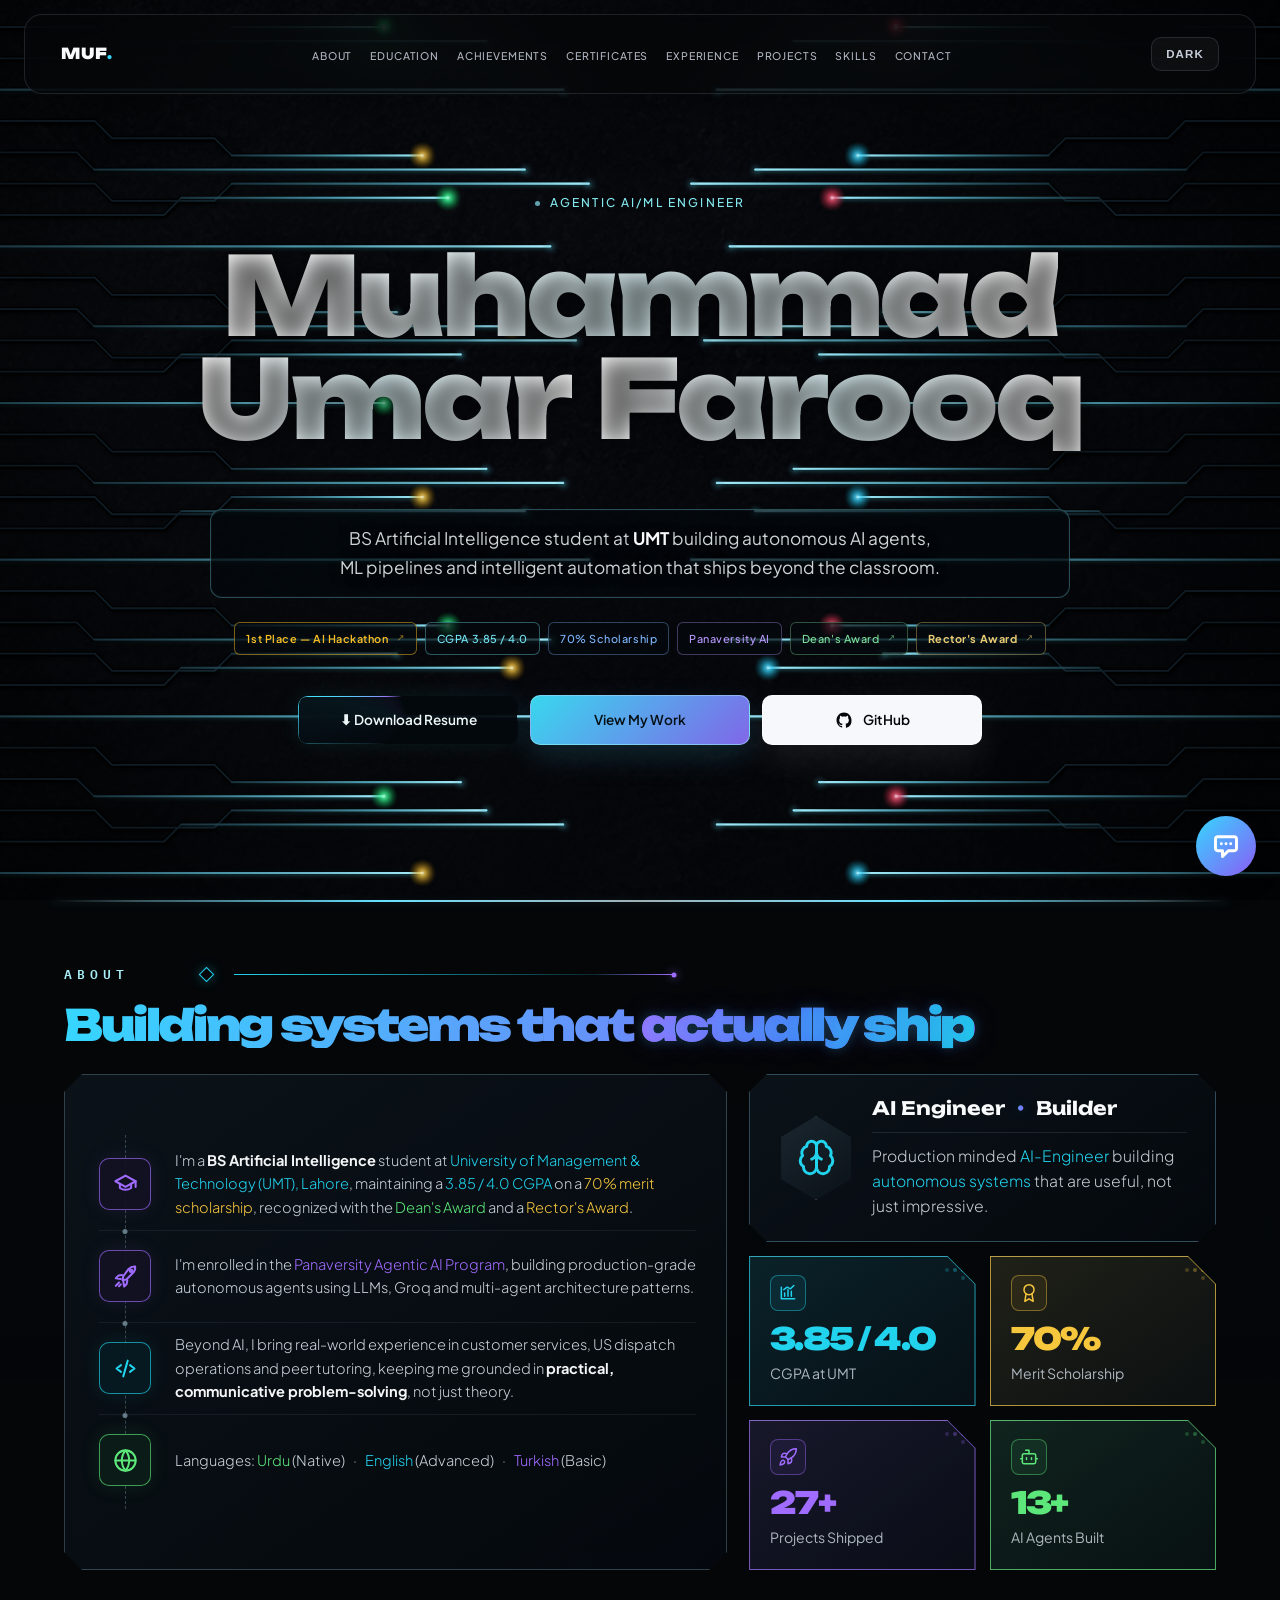
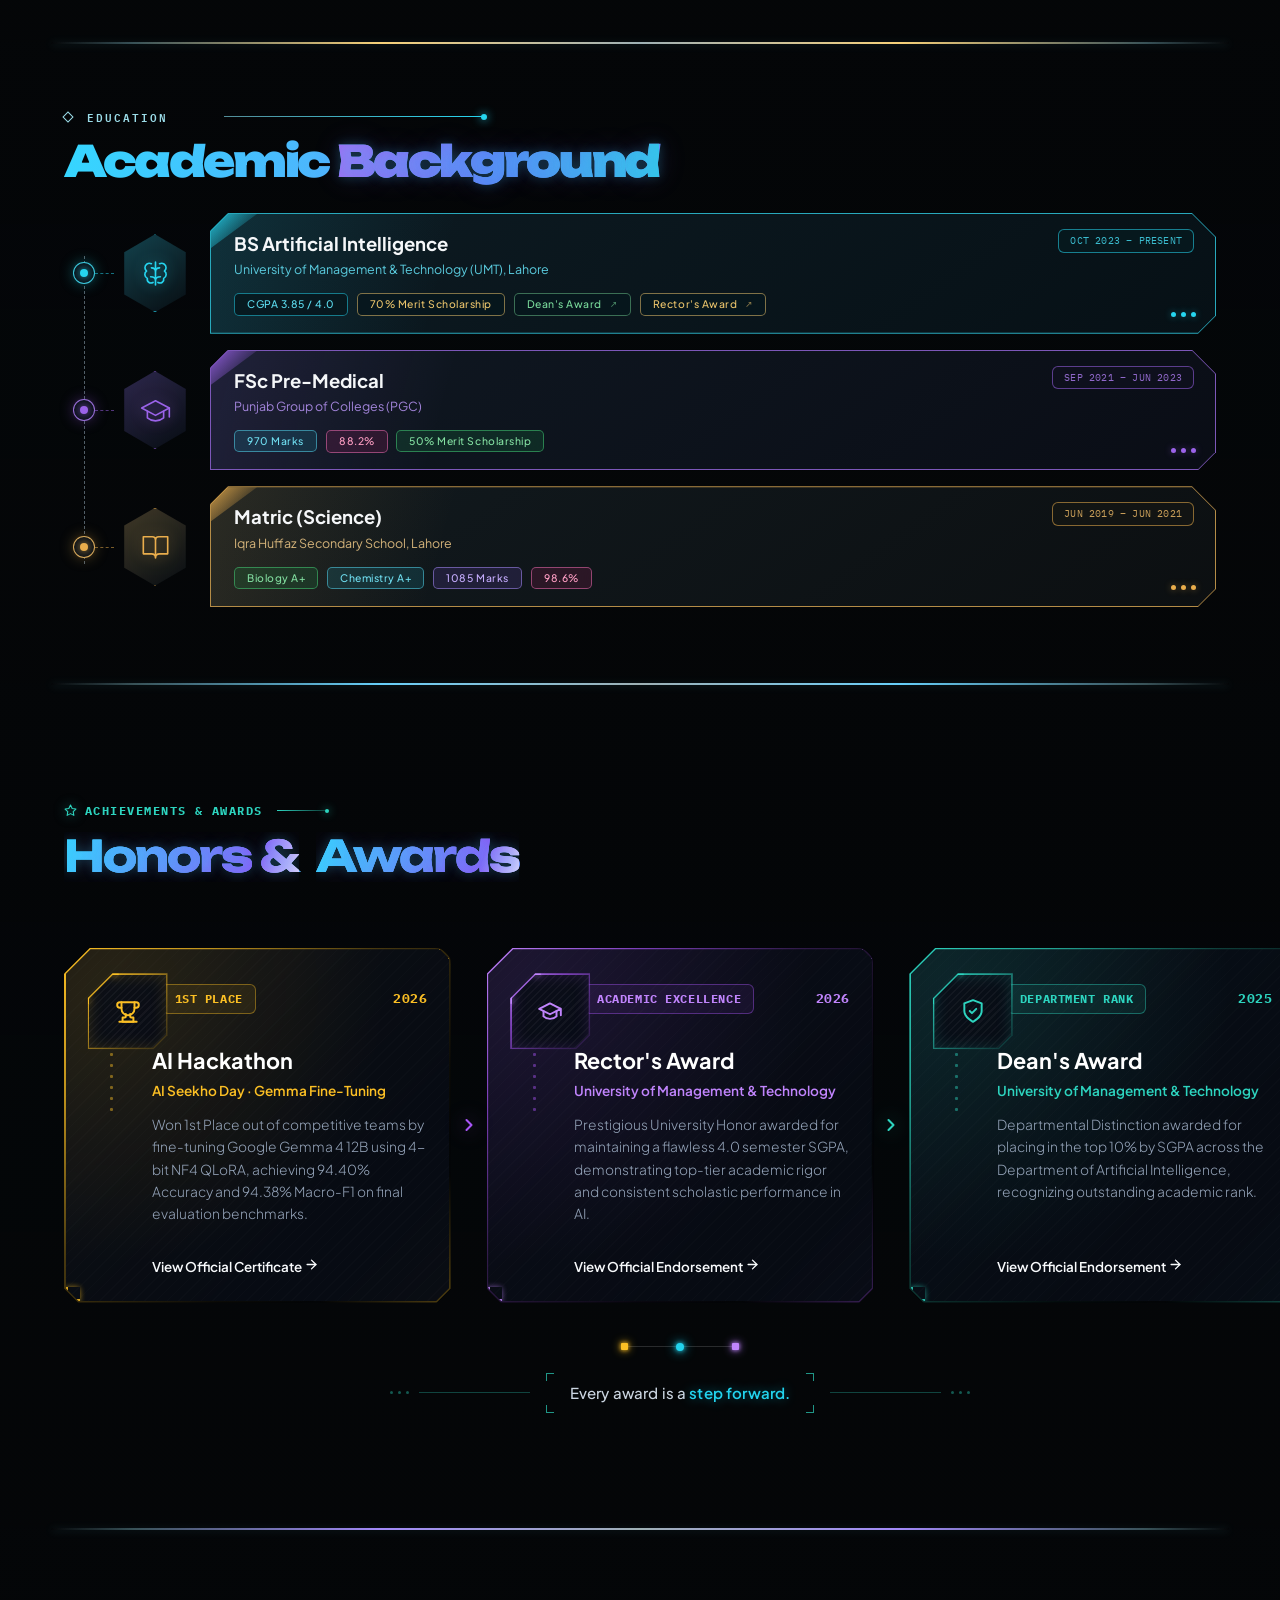
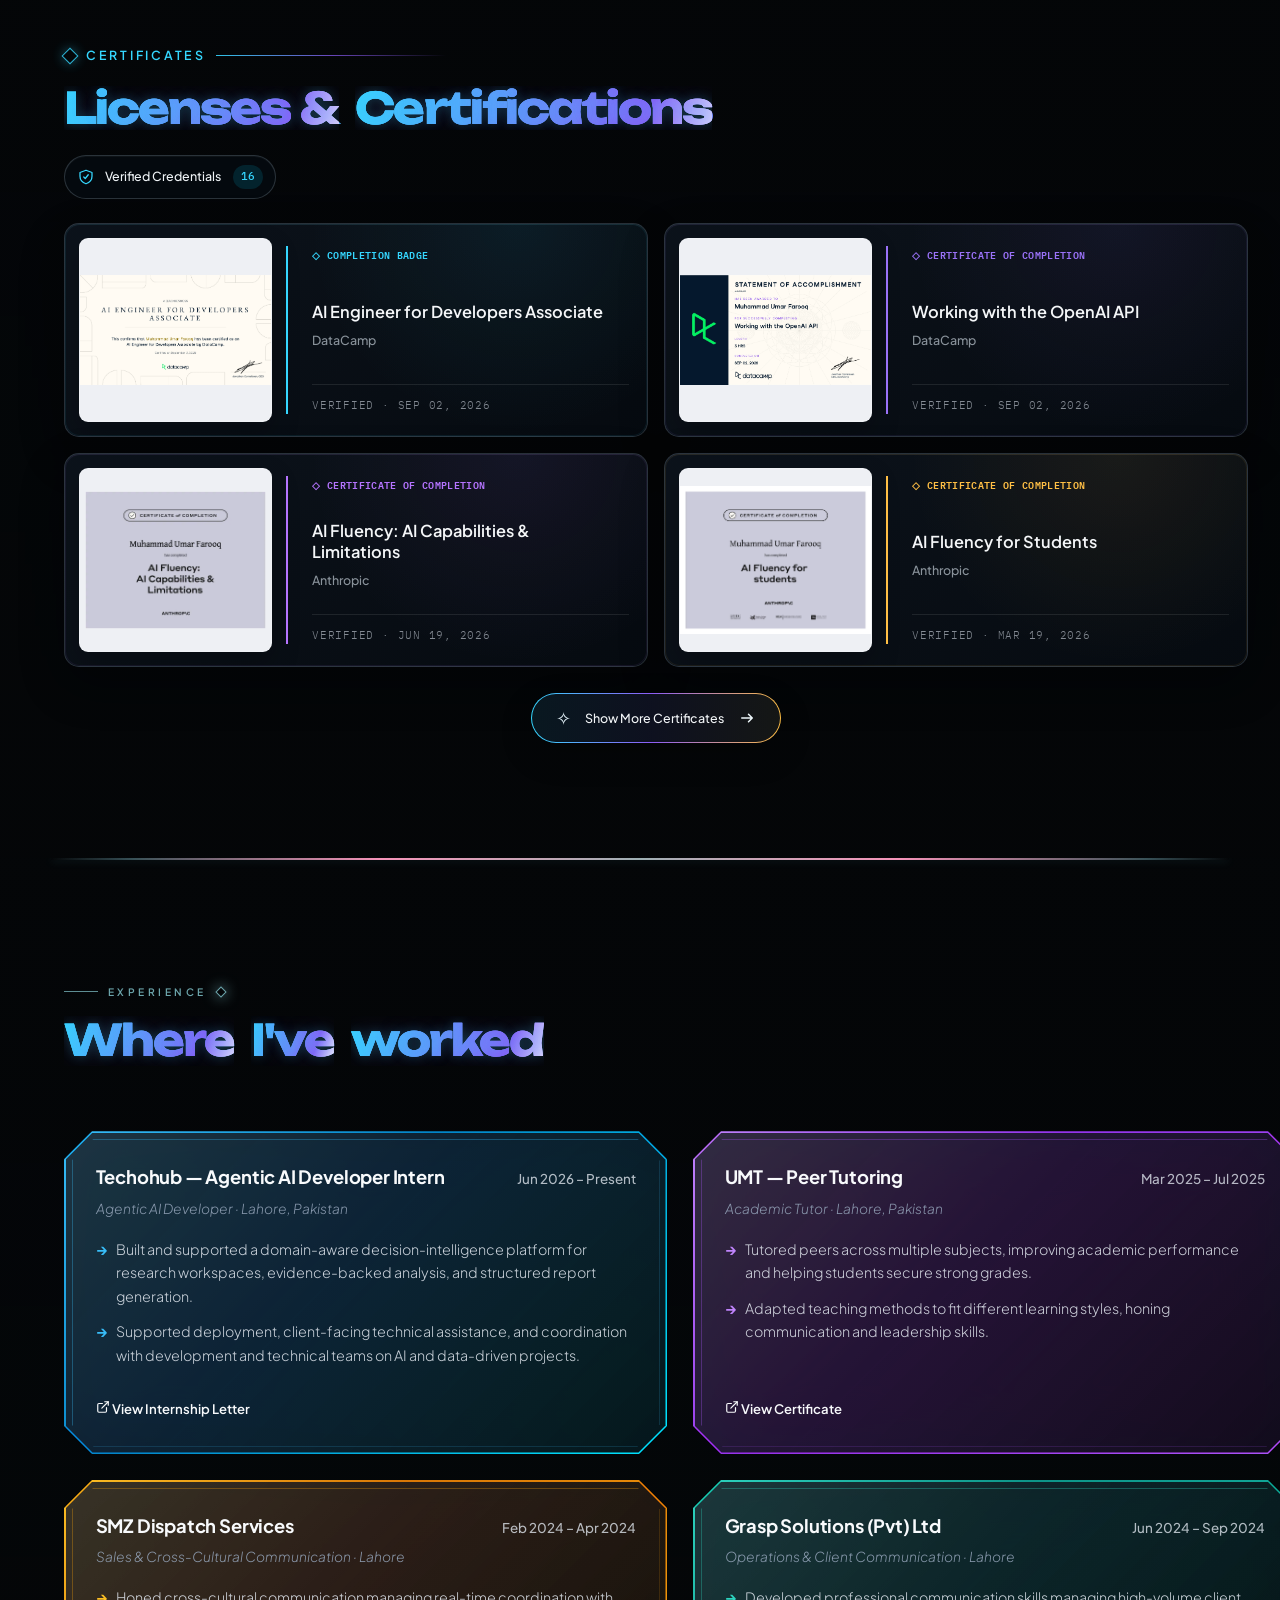
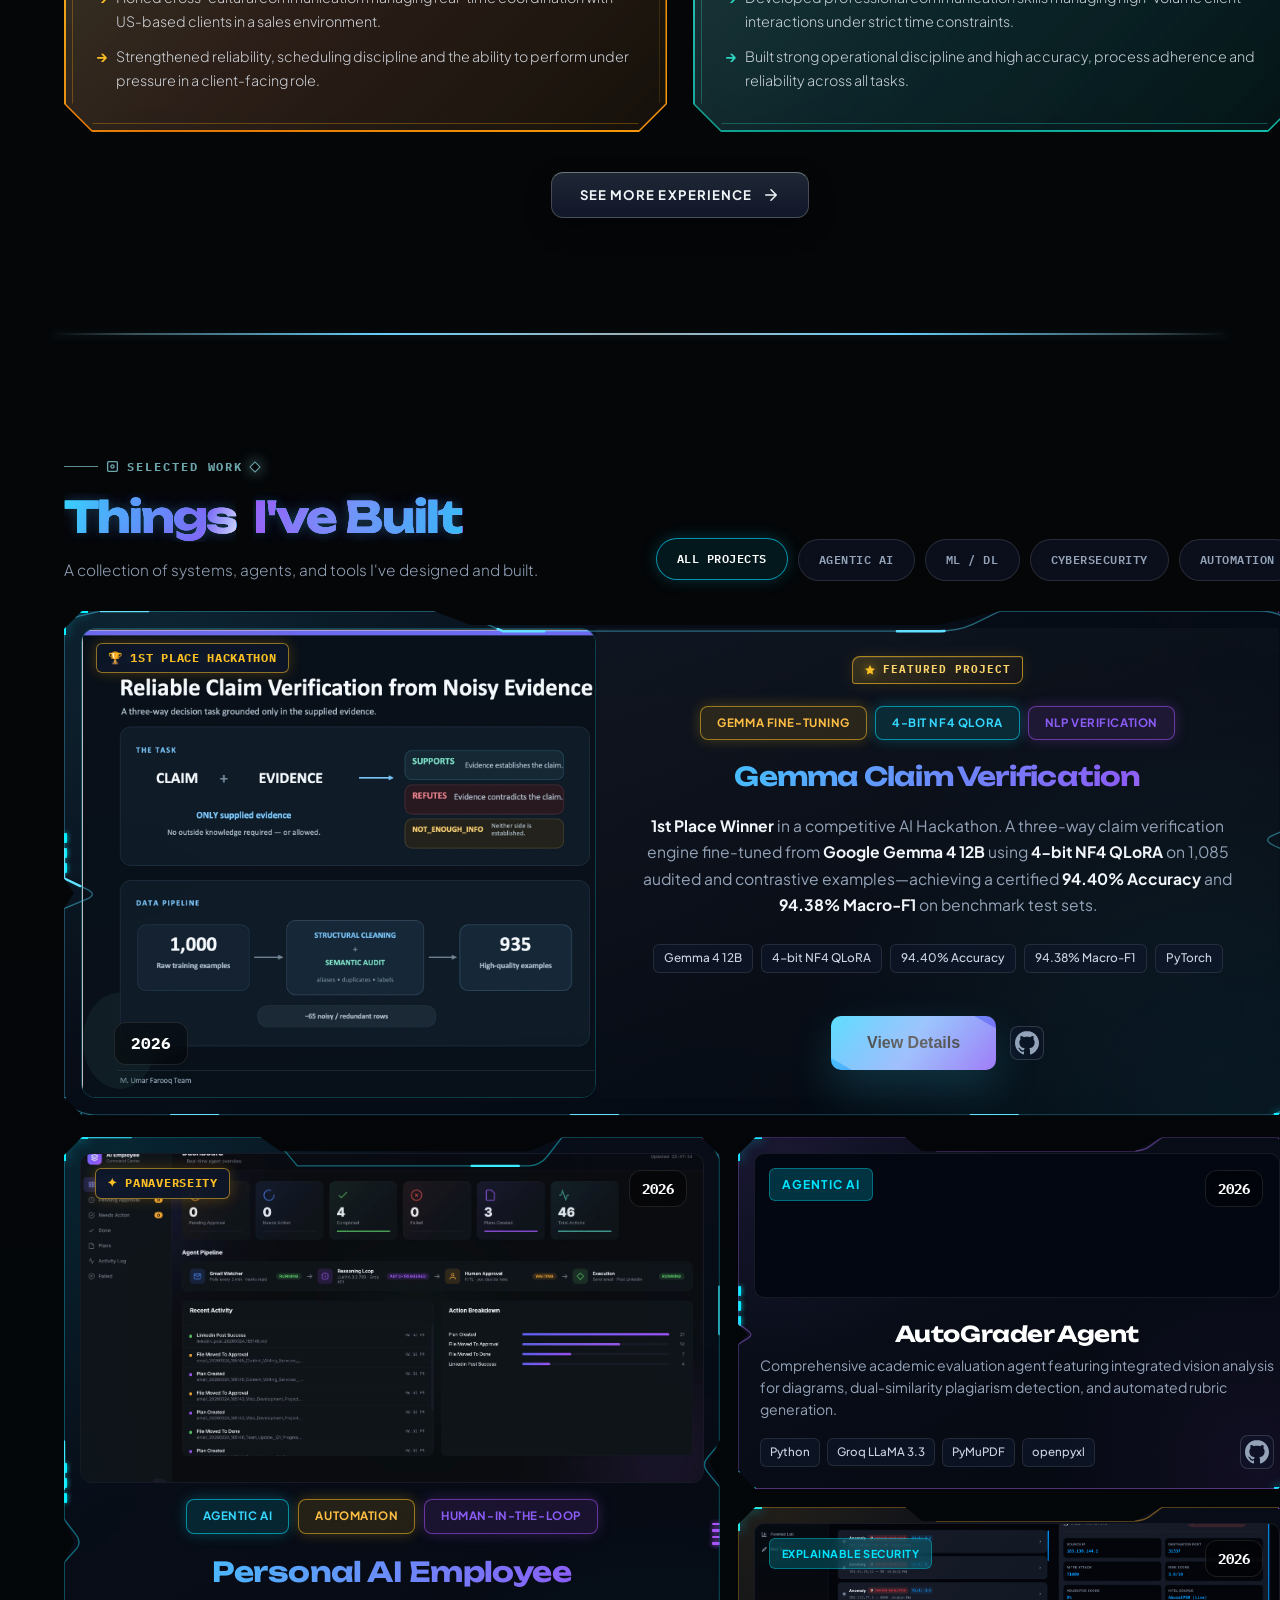
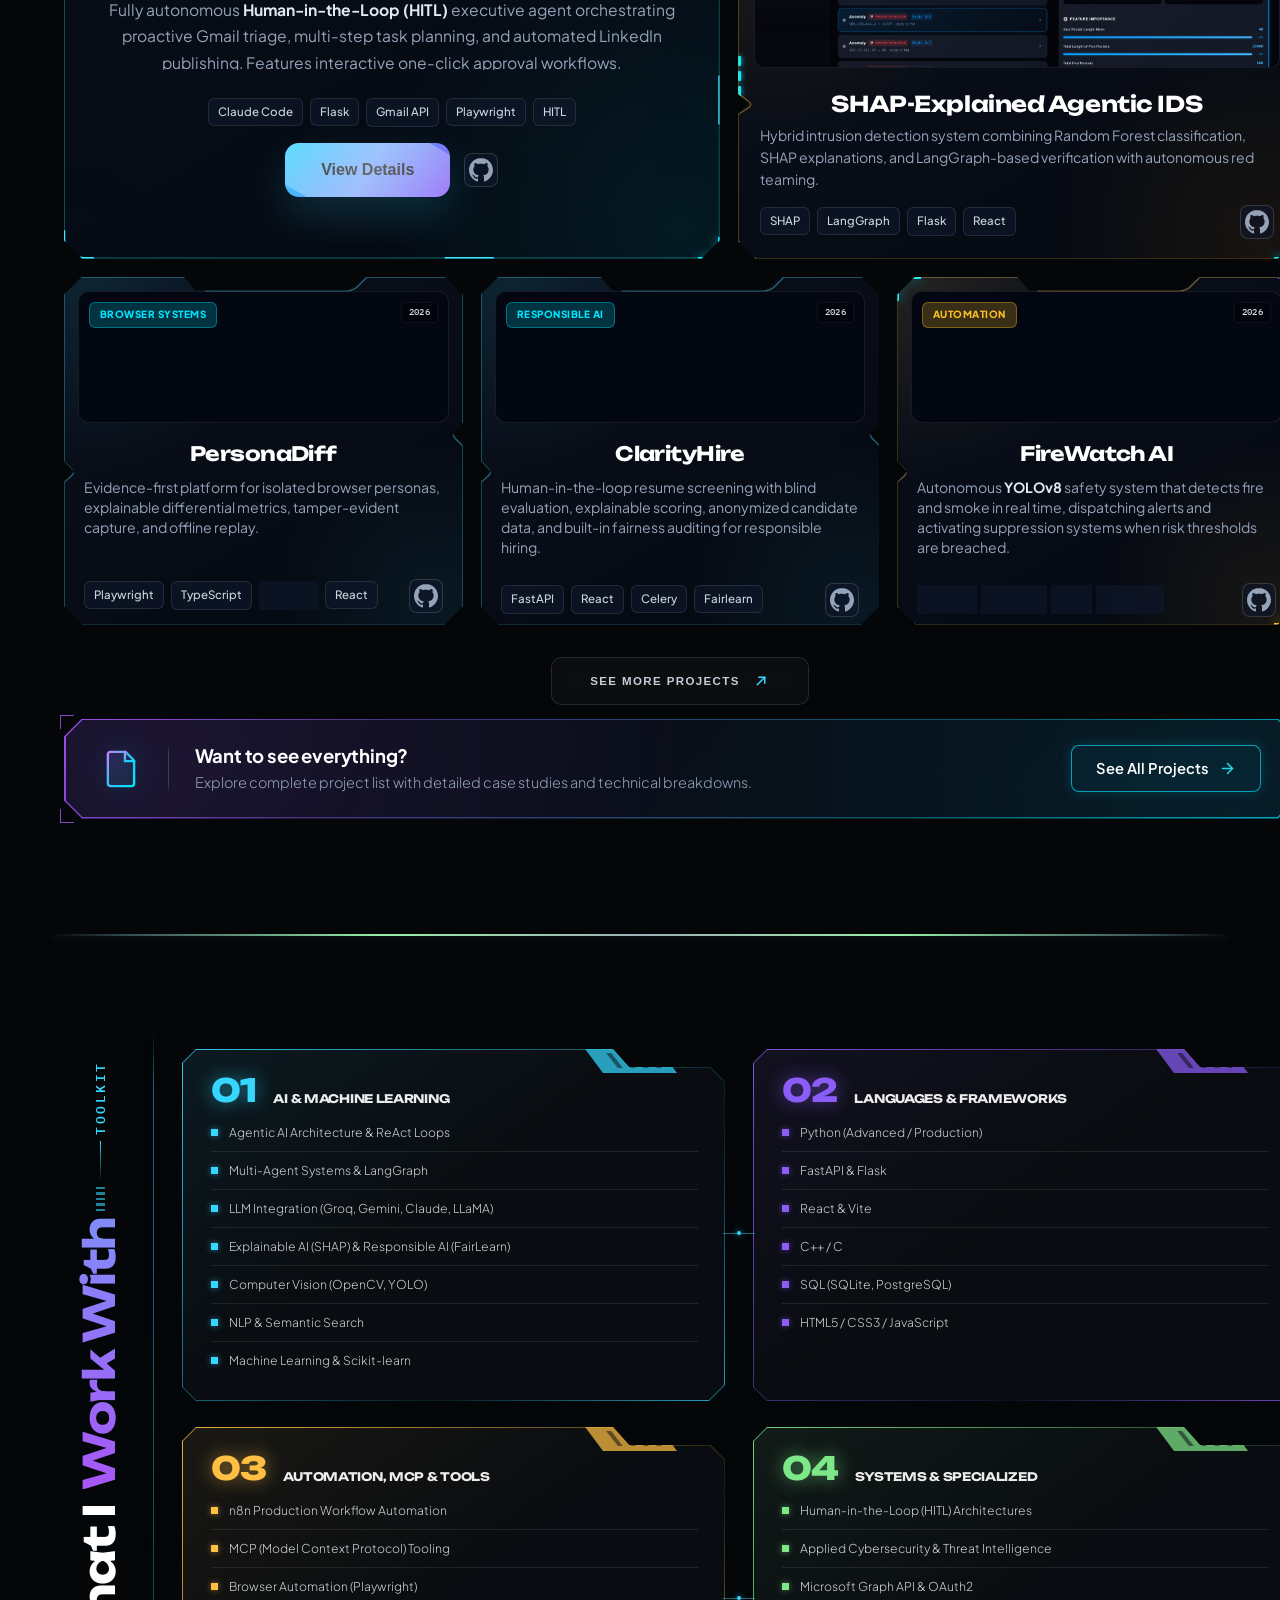
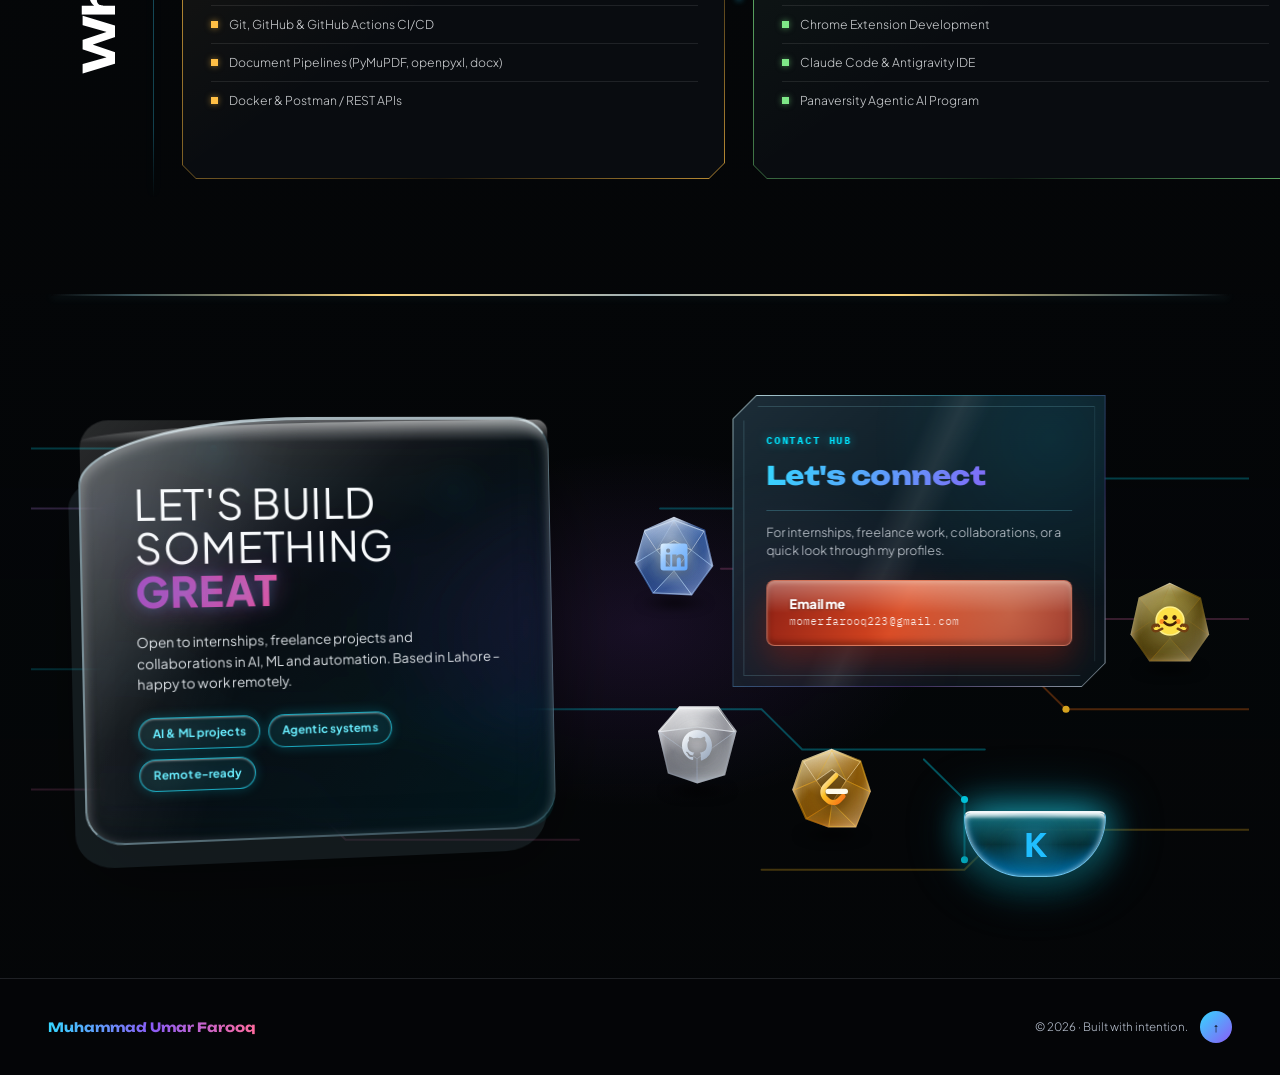
==== index.html @ f357393b "feat: add DataCamp certifications to showcase, sync lightbox and assistant, and update CV" ====
<!DOCTYPE html>
<html lang="en">

<head>
  <meta charset="UTF-8" />
  <meta name="viewport" content="width=device-width, initial-scale=1.0" />
  <title>Muhammad Umar Farooq | AI Engineer</title>
  <meta name="description"
    content="AI/ML Engineer and 1st-place winner of the AI Seekho Day 2026 Gemma Fine-Tuning Hackathon, building autonomous agentic systems, LLMs, and ML pipelines that ship beyond the classroom." />
  <meta property="og:title" content="Muhammad Umar Farooq — AI Engineer" />
  <meta property="og:description"
    content="AI/ML Engineer and 1st-place winner of the AI Seekho Day 2026 Gemma Fine-Tuning Hackathon, building autonomous agentic systems, LLMs, and ML pipelines that ship beyond the classroom." />
  <meta property="og:type" content="website" />
  <meta name="twitter:card" content="summary" />
  <meta name="twitter:title" content="Muhammad Umar Farooq | AI Engineer" />
  <meta name="twitter:description"
    content="AI/ML Engineer and 1st-place winner of the AI Seekho Day 2026 Gemma Fine-Tuning Hackathon, building autonomous agentic systems, LLMs, and ML pipelines that ship beyond the classroom." />
  <link rel="icon" href="assets/favicon.svg" type="image/svg+xml" />
  <script>
    (function () {
      try {
        const storedTheme = localStorage.getItem('portfolio-theme');
        document.documentElement.dataset.theme = storedTheme === 'light' ? 'light' : 'dark';
      } catch (e) { }
    })();
  </script>
  <link rel="preconnect" href="https://fonts.googleapis.com" />
  <link rel="preconnect" href="https://fonts.gstatic.com" crossorigin />
  <link
    href="https://fonts.googleapis.com/css2?family=IBM+Plex+Mono:wght@400;500;600;700&family=Unbounded:wght@400;600;700;800;900&family=Plus+Jakarta+Sans:wght@300;400;500;600&family=Playfair+Display:ital,wght@0,600;0,700;1,600;1,700&display=swap"
    rel="stylesheet" />
  <link rel="stylesheet" href="css/base.css" />
  <link rel="stylesheet" href="css/navigation.css" />
  <link rel="stylesheet" href="css/gateway.css" />
  <link rel="stylesheet" href="css/hero.css" />
  <link rel="stylesheet" href="css/about.css" />
  <link rel="stylesheet" href="css/experience.css" />
  <link rel="stylesheet" href="css/projects.css" />
  <link rel="stylesheet" href="css/achievements.css" />
  <link rel="stylesheet" href="css/contact.css" />
  <link rel="stylesheet" href="css/modals.css" />
  <link rel="stylesheet" href="css/responsive.css" />
  <link rel="stylesheet" href="css/overrides.css" />
</head>

<body class="portfolio-home">
  <!-- ═══════════════════════════════════════════════════════════════
       SEAMLESS MECHANICAL BLAST DOOR GATEWAY (DIRECT HERO REVEAL)
       ═══════════════════════════════════════════════════════════════ -->
  <div id="blastDoorGateway" aria-label="System Access Gateway">
    <!-- Left Gateway Door Leaf -->
    <div class="blast-door-leaf left" id="doorLeafLeft">
      <div class="gateway-leaf-canvas" aria-hidden="true">
        <div class="gateway-shell">
          <header class="topbar">
            <span class="system-mark"><strong>Portfolio access</strong></span>
          </header>
          <section class="stage-panel">
            <div class="panel-chamfer left"></div>
            <div class="panel-chamfer right"></div>
            <div class="power-spine"></div>
            <div class="core-beam"></div>
            <svg class="orbital" viewBox="0 0 600 600">
              <circle class="orbit-track" cx="300" cy="300" r="238" />
              <circle class="orbit-track" cx="300" cy="300" r="186" />
              <circle class="orbit-track" cx="300" cy="300" r="126" />
              <ellipse class="orbit-track" cx="300" cy="300" rx="250" ry="94" transform="rotate(34 300 300)" />
              <ellipse class="orbit-track" cx="300" cy="300" rx="250" ry="94" transform="rotate(-34 300 300)" />
              <circle class="orbit-cyan" cx="300" cy="300" r="216" />
              <circle class="orbit-violet" cx="300" cy="300" r="164" />
              <path class="orbit-track" d="M80 300h440M300 80v440M144 144l312 312M456 144 144 456" />
              <circle class="orbit-node" cx="300" cy="84" r="3" />
              <circle class="orbit-node" cx="516" cy="300" r="3" />
              <circle class="orbit-node" cx="146" cy="452" r="3" />
            </svg>
            <div class="telemetry-cluster left"></div>
            <div class="telemetry-cluster right"></div>
            <div class="gateway-content">
              <div class="awakening-row"><span>Opening portfolio</span></div>
              <p class="given-name">Muhammad</p>
              <h1 class="gateway-name">Umar Farooq</h1>
              <p class="gateway-role">Agentic AI/ML Engineer</p>
              <div class="loader">
                <div class="loader-copy"><span>Opening gateway</span><span>100%</span></div>
                <div class="loader-track">
                  <div class="loader-fill"></div>
                </div>
              </div>
            </div>
          </section>
          <footer class="bottombar">
            <span>Security clearance // Verified</span>
          </footer>
        </div>
      </div>
    </div>

    <!-- Right Gateway Door Leaf -->
    <div class="blast-door-leaf right" id="doorLeafRight">
      <div class="gateway-leaf-canvas" aria-hidden="true">
        <div class="gateway-shell">
          <header class="topbar">
            <span class="system-mark"><strong>Portfolio access</strong></span>
          </header>
          <section class="stage-panel">
            <div class="panel-chamfer left"></div>
            <div class="panel-chamfer right"></div>
            <div class="power-spine"></div>
            <div class="core-beam"></div>
            <svg class="orbital" viewBox="0 0 600 600">
              <circle class="orbit-track" cx="300" cy="300" r="238" />
              <circle class="orbit-track" cx="300" cy="300" r="186" />
              <circle class="orbit-track" cx="300" cy="300" r="126" />
              <ellipse class="orbit-track" cx="300" cy="300" rx="250" ry="94" transform="rotate(34 300 300)" />
              <ellipse class="orbit-track" cx="300" cy="300" rx="250" ry="94" transform="rotate(-34 300 300)" />
              <circle class="orbit-cyan" cx="300" cy="300" r="216" />
              <circle class="orbit-violet" cx="300" cy="300" r="164" />
              <path class="orbit-track" d="M80 300h440M300 80v440M144 144l312 312M456 144 144 456" />
              <circle class="orbit-node" cx="300" cy="84" r="3" />
              <circle class="orbit-node" cx="516" cy="300" r="3" />
              <circle class="orbit-node" cx="146" cy="452" r="3" />
            </svg>
            <div class="telemetry-cluster left"></div>
            <div class="telemetry-cluster right"></div>
            <div class="gateway-content">
              <div class="awakening-row"><span>Opening portfolio</span></div>
              <p class="given-name">Muhammad</p>
              <h1 class="gateway-name">Umar Farooq</h1>
              <p class="gateway-role">Agentic AI/ML Engineer</p>
              <div class="loader">
                <div class="loader-copy"><span>Opening gateway</span><span>100%</span></div>
                <div class="loader-track">
                  <div class="loader-fill"></div>
                </div>
              </div>
            </div>
          </section>
          <footer class="bottombar">
            <span>Security clearance // Verified</span>
          </footer>
        </div>
      </div>
    </div>

    <!-- Floating Skip Button -->
    <div class="hud-skip-wrap">
      <button class="hud-skip-btn" id="blastDoorSkipBtn" type="button">
        <span>Skip Sequence</span>
        <span>⏩</span>
      </button>
    </div>

    <!-- Flash Overlay Burst -->
    <div id="blastDoorFlash"></div>
  </div>
  <script>
    {
      const entryState = sessionStorage.getItem('portfolio-entry');
      const gateway = document.getElementById('blastDoorGateway');
      if (entryState === 'complete') {
        gateway.classList.add('is-dismissed');
      } else if (entryState === 'open-on-arrival') {
        gateway.classList.add('is-transfer-ready');
      }
    }
  </script>

  <nav id="nav">
    <a class="nav-logo" href="#">MUF<span class="dot">.</span></a>
    <ul class="nav-links">
      <li><a href="#about">About</a></li>
      <li><a href="#education">Education</a></li>
      <li><a href="#achievements">Achievements</a></li>
      <li><a href="#certificates">Certificates</a></li>
      <li><a href="#experience">Experience</a></li>
      <li><a href="#projects">Projects</a></li>
      <li><a href="#skills">Skills</a></li>
      <li><a href="#contact">Contact</a></li>
    </ul>
    <button id="themeToggle" type="button" aria-label="Toggle theme" aria-pressed="false">
      <span id="themeLabel">Dark</span>
    </button>
    <div class="ham" id="ham"><span></span><span></span><span></span></div>
  </nav>

  <div class="mob" id="mob">
    <a href="#about">About</a>
    <a href="#education">Education</a>
    <a href="#achievements">Achievements</a>
    <a href="#certificates">Certificates</a>
    <a href="#experience">Experience</a>
    <a href="#projects">Projects</a>
    <a href="#skills">Skills</a>
    <a href="#contact">Contact</a>
  </div>

  <div class="hero-wrap">
    <div class="hero">
      <div class="hero-eyebrow">
        <div class="eb-wrap">
          <span id="ebTicker" class="eb-ticker eb-role">Agentic AI/ML Engineer</span>
        </div>
      </div>
      <h1 class="hero-title">
        <span class="ln ln1"><span class="wd"><span class="hero-name">Muhammad</span></span></span>
        <span class="ln ln2"><span class="wd"><span class="hero-name">Umar</span></span> <span class="wd"><span
              class="hero-name">Farooq</span></span></span>
      </h1>
      <p class="hero-sub">BS Artificial Intelligence student at <strong style="color:var(--text)">UMT</strong> building
        autonomous AI agents, ML pipelines and intelligent automation that ships beyond the classroom.</p>
      <div class="hero-badges">
        <a href="docs/Gemma_Hackathon_Certificate.webp" target="_blank" rel="noopener noreferrer"
          class="bdg bdg-trophy">1st Place — AI Hackathon</a>
        <span class="bdg bc">CGPA 3.85 / 4.0</span>
        <span class="bdg ba">70% Scholarship</span>
        <span class="bdg bp">Panaversity AI</span>
        <a href="docs/Dean_Award.webp" target="_blank" class="bdg bg2">Dean's Award</a>
        <a href="docs/Rector_Award.webp" target="_blank" class="bdg br">Rector's Award</a>
      </div>
      <div class="hero-cta">
        <a href="CV.pdf" download class="btn-a btn-resume">⬇ Download Resume</a>
        <a href="#projects" class="btn-a btn-work">View My Work</a>
        <a href="https://github.com/omerfarooq223" target="_blank" rel="noopener noreferrer" class="btn-a btn-github">
          <svg viewBox="0 0 24 24" fill="currentColor" aria-hidden="true">
            <path
              d="M12 2C6.48 2 2 6.58 2 12.25c0 4.53 2.87 8.37 6.84 9.73.5.1.66-.22.66-.48v-1.68c-2.78.62-3.37-1.17-3.37-1.17-.45-1.18-1.11-1.5-1.11-1.5-.91-.64.07-.63.07-.63 1.01.07 1.54 1.07 1.54 1.07.9 1.58 2.37 1.12 2.95.86.09-.67.35-1.12.64-1.38-2.22-.26-4.56-1.14-4.56-5.07 0-1.12.39-2.04 1.03-2.76-.1-.26-.44-1.3.1-2.72 0 0 .84-.28 2.75 1.05.8-.23 1.66-.34 2.52-.35.86.01 1.72.12 2.52.35 1.91-1.33 2.75-1.05 2.75-1.05.54 1.42.2 2.46.1 2.72.64.72 1.03 1.64 1.03 2.76 0 3.94-2.35 4.81-4.58 5.06.36.32.67.96.67 1.94v2.87c0 .26.16.58.67.48A10.01 10.01 0 0 0 22 12.25C22 6.58 17.52 2 12 2Z" />
          </svg>
          <span>GitHub</span>
        </a>
      </div>
    </div>
  </div>



  <section class="sec surf reveal" id="about">
    <div class="inn about-inn">
      <div class="about-kicker" aria-label="About section">
        <span>About</span><i aria-hidden="true"></i><b aria-hidden="true"></b>
      </div>

      <h2 class="about-heading">Building systems that <span>actually ship</span></h2>

      <div class="about-layout">
        <div class="about-story-panel sl-l">
          <div class="about-story-row story-purple">
            <div class="about-story-icon" aria-hidden="true">
              <svg viewBox="0 0 24 24" fill="none" stroke="currentColor" stroke-width="1.8" stroke-linecap="round"
                stroke-linejoin="round">
                <path d="m3 10 9-5 9 5-9 5-9-5Z" />
                <path d="M7 12.2V16c2.8 2.1 7.2 2.1 10 0v-3.8" />
                <path d="M21 10v5" />
              </svg>
            </div>
            <p>I'm a <strong>BS Artificial Intelligence</strong> student at <span class="about-cyan">University of
                Management &amp; Technology (UMT), Lahore</span>, maintaining a <span class="about-cyan">3.85 / 4.0
                CGPA</span> on a <span class="about-gold">70% merit scholarship</span>, recognized with the <span
                class="about-green">Dean's Award</span> and a <span class="about-gold">Rector's Award</span>.</p>
          </div>

          <div class="about-story-row story-purple">
            <div class="about-story-icon" aria-hidden="true">
              <svg viewBox="0 0 24 24" fill="none" stroke="currentColor" stroke-width="1.8" stroke-linecap="round"
                stroke-linejoin="round">
                <path d="M14.8 5.2c2.4-2.4 5.8-2.1 5.8-2.1s.3 3.4-2.1 5.8l-5.7 5.7-3.5.7.7-3.5 4.8-6.6Z" />
                <path d="m8.9 10.7-3.2.5-2.3 2.3 4.3.7M13.6 15.4l-.5 3.2-2.3 2.3-.7-4.3" />
                <circle cx="16.8" cy="6.9" r="1.1" />
                <path d="m6.3 17.4-2.9 2.9M7.9 19l-1.7 1.7" />
              </svg>
            </div>
            <p>I'm enrolled in the <span class="about-purple">Panaversity Agentic AI Program</span>, building
              production-grade autonomous agents using LLMs, Groq and multi-agent architecture patterns.</p>
          </div>

          <div class="about-story-row story-cyan">
            <div class="about-story-icon" aria-hidden="true">
              <svg viewBox="0 0 24 24" fill="none" stroke="currentColor" stroke-width="1.8" stroke-linecap="round"
                stroke-linejoin="round">
                <path d="m8 9-4 3 4 3M16 9l4 3-4 3M14 5l-4 14" />
              </svg>
            </div>
            <p>Beyond AI, I bring real-world experience in customer services, US dispatch operations and peer tutoring,
              keeping me grounded in <strong>practical, communicative problem-solving</strong>, not just theory.</p>
          </div>

          <div class="about-story-row story-green">
            <div class="about-story-icon" aria-hidden="true">
              <svg viewBox="0 0 24 24" fill="none" stroke="currentColor" stroke-width="1.8" stroke-linecap="round"
                stroke-linejoin="round">
                <circle cx="12" cy="12" r="9" />
                <path d="M3 12h18M12 3a14 14 0 0 1 0 18M12 3a14 14 0 0 0 0 18" />
              </svg>
            </div>
            <p>Languages: <span class="about-green">Urdu</span> (Native) <em>·</em> <span
                class="about-cyan">English</span> (Advanced) <em>·</em> <span class="about-purple">Turkish</span>
              (Basic)</p>
          </div>
        </div>

        <div class="about-aside sl-r">
          <div class="about-role-card">
            <div class="about-role-icon" aria-hidden="true">
              <!-- AI Engineer: Neural Brain & Intelligence Architecture -->
              <svg viewBox="0 0 24 24" fill="none" stroke="currentColor" stroke-width="1.8" stroke-linecap="round"
                stroke-linejoin="round">
                <path d="M12 5a3 3 0 1 0-5.997.125 4 4 0 0 0-2.526 5.77 4 4 0 0 0 .556 6.588A4 4 0 1 0 12 18Z" />
                <path d="M12 5a3 3 0 1 1 5.997.125 4 4 0 0 1 2.526 5.77 4 4 0 0 1-.556 6.588A4 4 0 1 1 12 18Z" />
                <path d="M15 13a4.5 4.5 0 0 1-3-4 4.5 4.5 0 0 1-3 4M12 18v-4" />
              </svg>
            </div>
            <div class="about-role-copy">
              <h3 class="no-heading-gradient">AI Engineer <span>•</span> Builder</h3>
              <p>Production minded <span>AI-Engineer</span> building <span>autonomous systems</span> that are useful,
                not just impressive.</p>
            </div>
          </div>

          <div class="stats stg about-stats">
            <div class="stat about-stat stat-cyan">
              <div class="about-stat-icon" aria-hidden="true">
                <svg viewBox="0 0 24 24" fill="none" stroke="currentColor" stroke-width="1.8" stroke-linecap="round"
                  stroke-linejoin="round">
                  <path d="M4 19V5M4 19h16M8 16v-4M12 16V8M16 16v-6M7 8l4-3 4 2 4-4" />
                </svg>
              </div>
              <div class="stat-n" data-target="3.85" data-dec="2" data-suf=" / 4.0">0</div>
              <div class="stat-d">CGPA at UMT</div>
            </div>
            <div class="stat about-stat stat-gold">
              <div class="about-stat-icon" aria-hidden="true">
                <!-- Academic Scholarship Award Medal Ribbon -->
                <svg viewBox="0 0 24 24" fill="none" stroke="currentColor" stroke-width="1.8" stroke-linecap="round"
                  stroke-linejoin="round">
                  <circle cx="12" cy="8" r="6" />
                  <path d="M15.477 12.89 17 22l-5-3-5 3 1.523-9.11" />
                </svg>
              </div>
              <div class="stat-n" data-target="70" data-suf="%">0</div>
              <div class="stat-d">Merit Scholarship</div>
            </div>
            <div class="stat about-stat stat-purple">
              <div class="about-stat-icon" aria-hidden="true">
                <!-- Projects Shipped: Rocket Launch -->
                <svg viewBox="0 0 24 24" fill="none" stroke="currentColor" stroke-width="1.8" stroke-linecap="round"
                  stroke-linejoin="round">
                  <path d="M4.5 16.5c-1.5 1.26-2 5-2 5s3.74-.5 5-2c.71-.84.7-2.13-.09-2.91a2.18 2.18 0 0 0-2.91-.09z" />
                  <path
                    d="m12 15-3-3a22 22 0 0 1 2-3.95A12.88 12.88 0 0 1 22 2c0 2.72-.78 7.5-6.05 11a22.35 22.35 0 0 1-3.95 2z" />
                  <path d="M9 12H4s.55-3.03 2-4c1.62-1.08 5 0 5 0" />
                  <path d="M12 15v5s3.03-.55 4-2c1.08-1.62 0-5 0-5" />
                </svg>
              </div>
              <div class="stat-n" data-target="27" data-suf="+">0</div>
              <div class="stat-d">Projects Shipped</div>
            </div>
            <div class="stat about-stat stat-green">
              <div class="about-stat-icon" aria-hidden="true">
                <!-- Autonomous AI Agent Bot -->
                <svg viewBox="0 0 24 24" fill="none" stroke="currentColor" stroke-width="1.8" stroke-linecap="round"
                  stroke-linejoin="round">
                  <path d="M12 8V4H8" />
                  <rect width="16" height="12" x="4" y="8" rx="2" />
                  <path d="M2 14h2M20 14h2M9 13v2M15 13v2" />
                </svg>
              </div>
              <div class="stat-n" data-target="13" data-suf="+">0</div>
              <div class="stat-d">AI Agents Built</div>
            </div>
          </div>
        </div>
      </div>
    </div>
  </section>

  <section class="sec" id="education">
    <div class="inn education-inn">
      <div class="education-kicker" aria-label="Education section">
        <i aria-hidden="true"></i><span>Education</span><b aria-hidden="true"></b>
      </div>

      <h2 class="education-heading">Academic <span>Background</span></h2>

      <div class="edu-timeline edu-grid stg">
        <article class="edu-entry edu-cyan">
          <div class="edu-node" aria-hidden="true"><i></i></div>
          <div class="edu-hex-icon" aria-hidden="true">
            <svg viewBox="0 0 48 48" fill="none" stroke="currentColor" stroke-width="2" stroke-linecap="round"
              stroke-linejoin="round">
              <path
                d="M19 12c-4-2-8 1-8 5 0 2 1 3 2 4-3 2-3 7 1 9-1 4 3 7 7 5M29 12c4-2 8 1 8 5 0 2-1 3-2 4 3 2 3 7-1 9 1 4-3 7-7 5M24 10v28M19 17c3 0 5 2 5 5M29 17c-3 0-5 2-5 5M18 28c4 0 6 2 6 5M30 28c-4 0-6 2-6 5" />
            </svg>
          </div>
          <div class="edu-card ec-c">
            <div class="edu-card-content">
              <div class="edu-sc">BS Artificial Intelligence</div>
              <div class="edu-dg">University of Management &amp; Technology (UMT), Lahore</div>
              <div class="edu-yr">Oct 2023 – Present</div>
              <div class="edu-bs">
                <span class="bdg">CGPA 3.85 / 4.0</span>
                <span class="bdg edu-gold-pill">70% Merit Scholarship</span>
                <a href="docs/Dean_Award.webp" target="_blank" class="bdg edu-green-pill">Dean's Award</a>
                <a href="docs/Rector_Award.webp" target="_blank" class="bdg edu-gold-pill">Rector's Award</a>
              </div>
            </div>
            <span class="edu-card-dots" aria-hidden="true"><i></i><i></i><i></i></span>
          </div>
        </article>

        <article class="edu-entry edu-purple">
          <div class="edu-node" aria-hidden="true"><i></i></div>
          <div class="edu-hex-icon" aria-hidden="true">
            <svg viewBox="0 0 48 48" fill="none" stroke="currentColor" stroke-width="2" stroke-linecap="round"
              stroke-linejoin="round">
              <path d="m7 21 17-9 17 9-17 9L7 21Z" />
              <path d="M14 25v8c6 5 14 5 20 0v-8M41 21v11" />
            </svg>
          </div>
          <div class="edu-card ec-p">
            <div class="edu-card-content">
              <div class="edu-sc">FSc Pre-Medical</div>
              <div class="edu-dg">Punjab Group of Colleges (PGC)</div>
              <div class="edu-yr">Sep 2021 – Jun 2023</div>
              <div class="edu-bs">
                <span class="bdg edu-pill-cyan">970 Marks</span>
                <span class="bdg edu-pill-pink">88.2%</span>
                <span class="bdg edu-pill-green">50% Merit Scholarship</span>
              </div>
            </div>
            <span class="edu-card-dots" aria-hidden="true"><i></i><i></i><i></i></span>
          </div>
        </article>

        <article class="edu-entry edu-gold">
          <div class="edu-node" aria-hidden="true"><i></i></div>
          <div class="edu-hex-icon" aria-hidden="true">
            <svg viewBox="0 0 48 48" fill="none" stroke="currentColor" stroke-width="2" stroke-linecap="round"
              stroke-linejoin="round">
              <path d="M9 12h11c3 0 4 2 4 4v22c0-3-2-5-5-5H9V12ZM39 12H28c-3 0-4 2-4 4v22c0-3 2-5 5-5h10V12Z" />
            </svg>
          </div>
          <div class="edu-card ec-a">
            <div class="edu-card-content">
              <div class="edu-sc">Matric (Science)</div>
              <div class="edu-dg">Iqra Huffaz Secondary School, Lahore</div>
              <div class="edu-yr">Jun 2019 – Jun 2021</div>
              <div class="edu-bs">
                <span class="bdg edu-pill-green">Biology A+</span>
                <span class="bdg edu-pill-cyan">Chemistry A+</span>
                <span class="bdg edu-pill-purple">1085 Marks</span>
                <span class="bdg edu-pill-pink">98.6%</span>
              </div>
            </div>
            <span class="edu-card-dots" aria-hidden="true"><i></i><i></i><i></i></span>
          </div>
        </article>
      </div>
    </div>
  </section>

  <section class="sec reveal" id="achievements">
    <div class="inn">
      <div class="achieve-v2-header">
        <div class="achieve-v2-eyebrow">
          <svg class="achieve-v2-star" width="13" height="13" viewBox="0 0 24 24" fill="none" stroke="currentColor"
            stroke-width="2" stroke-linecap="round" stroke-linejoin="round">
            <polygon
              points="12 2 15.09 8.26 22 9.27 17 14.14 18.18 21.02 12 17.77 5.82 21.02 7 14.14 2 9.27 8.91 8.26 12 2">
            </polygon>
          </svg>
          <span class="achieve-v2-eyebrow-text">ACHIEVEMENTS &amp; AWARDS</span>
          <span class="achieve-v2-eyebrow-line"><i></i></span>
        </div>
        <h2 class="st wr achieve-v2-main-title">
          <span class="w"><span class="wi">Honors &amp;</span></span>
          <span class="w"><span class="wi">Awards</span></span>
        </h2>
      </div>

      <div class="achieve-v2-flow stg">
        <!-- Card 1: 1st Place AI Hackathon -->
        <article class="achieve-card-v2 achieve-card-v2-gold">
          <div class="achieve-card-inner">
            <span class="card-corner-tick bl" aria-hidden="true"></span>
            <span class="card-corner-tick tr" aria-hidden="true"></span>
            <div class="achieve-card-header">
              <div class="achieve-icon-badge gold" aria-hidden="true">
                <span class="icon-chamfer-notch" aria-hidden="true"></span>
                <div class="achieve-icon-badge-inner">
                  <svg width="26" height="26" viewBox="0 0 24 24" fill="none" stroke="currentColor" stroke-width="1.8"
                    stroke-linecap="round" stroke-linejoin="round">
                    <path d="M6 9H4.5a2.5 2.5 0 0 1 0-5H6"></path>
                    <path d="M18 9h1.5a2.5 2.5 0 0 0 0-5H18"></path>
                    <path d="M4 22h16"></path>
                    <path d="M10 14.66V17c0 .55-.45 1-1 1H7v4h10v-4h-2c-.55 0-1-.45-1-1v-2.34"></path>
                    <path d="M6 4h12v6c0 3.31-2.69 6-6 6s-6-2.69-6-6V4z"></path>
                  </svg>
                </div>
              </div>
              <div class="achieve-header-meta">
                <span class="achieve-pill-badge gold">1ST PLACE</span>
                <span class="achieve-inst-badge gold">2026</span>
              </div>
            </div>

            <div class="achieve-card-body-row">
              <div class="achieve-side-decor gold" aria-hidden="true">
                <span></span><span></span><span></span><span></span><span></span><span></span>
              </div>
              <div class="achieve-card-content">
                <h3 class="achieve-v2-title">AI Hackathon</h3>
                <div class="achieve-v2-sub gold">AI Seekho Day · Gemma Fine-Tuning</div>
                <p class="achieve-v2-desc">Won 1st Place out of competitive teams by fine-tuning Google Gemma 4 12B
                  using 4-bit NF4 QLoRA, achieving 94.40% Accuracy and 94.38% Macro-F1 on final evaluation benchmarks.
                </p>
                <div class="achieve-v2-action">
                  <a href="docs/Gemma_Hackathon_Certificate.webp" target="_blank" rel="noopener noreferrer"
                    class="achieve-v2-link gold">
                    <span>View Official Certificate</span>
                    <svg width="15" height="15" viewBox="0 0 24 24" fill="none" stroke="currentColor" stroke-width="2.2"
                      stroke-linecap="round" stroke-linejoin="round">
                      <line x1="5" y1="12" x2="19" y2="12"></line>
                      <polyline points="12 5 19 12 12 19"></polyline>
                    </svg>
                  </a>
                </div>
              </div>
            </div>
          </div>
        </article>

        <!-- Connector Arrow 1 -->
        <div class="achieve-flow-arrow purple" aria-hidden="true">
          <svg width="20" height="20" viewBox="0 0 24 24" fill="none" stroke="currentColor" stroke-width="2.5"
            stroke-linecap="round" stroke-linejoin="round">
            <polyline points="9 18 15 12 9 6"></polyline>
          </svg>
        </div>

        <!-- Card 2: Rector's Award -->
        <article class="achieve-card-v2 achieve-card-v2-purple">
          <div class="achieve-card-inner">
            <span class="card-corner-tick bl" aria-hidden="true"></span>
            <span class="card-corner-tick tr" aria-hidden="true"></span>
            <div class="achieve-card-header">
              <div class="achieve-icon-badge purple" aria-hidden="true">
                <span class="icon-chamfer-notch" aria-hidden="true"></span>
                <div class="achieve-icon-badge-inner">
                  <svg width="26" height="26" viewBox="0 0 24 24" fill="none" stroke="currentColor" stroke-width="1.8"
                    stroke-linecap="round" stroke-linejoin="round">
                    <path d="M22 10v6M2 10l10-5 10 5-10 5z"></path>
                    <path d="M6 12v5c3 3 9 3 12 0v-5"></path>
                  </svg>
                </div>
              </div>
              <div class="achieve-header-meta">
                <span class="achieve-pill-badge purple">ACADEMIC EXCELLENCE</span>
                <span class="achieve-inst-badge purple">2026</span>
              </div>
            </div>

            <div class="achieve-card-body-row">
              <div class="achieve-side-decor purple" aria-hidden="true">
                <span></span><span></span><span></span><span></span><span></span><span></span>
              </div>
              <div class="achieve-card-content">
                <h3 class="achieve-v2-title">Rector's Award</h3>
                <div class="achieve-v2-sub purple">University of Management &amp; Technology</div>
                <p class="achieve-v2-desc">Prestigious University Honor awarded for maintaining a flawless 4.0 semester
                  SGPA, demonstrating top-tier academic rigor and consistent scholastic performance in AI.</p>
                <div class="achieve-v2-action">
                  <a href="docs/Rector_Award.webp" target="_blank" rel="noopener noreferrer"
                    class="achieve-v2-link purple">
                    <span>View Official Endorsement</span>
                    <svg width="15" height="15" viewBox="0 0 24 24" fill="none" stroke="currentColor" stroke-width="2.2"
                      stroke-linecap="round" stroke-linejoin="round">
                      <line x1="5" y1="12" x2="19" y2="12"></line>
                      <polyline points="12 5 19 12 12 19"></polyline>
                    </svg>
                  </a>
                </div>
              </div>
            </div>
          </div>
        </article>

        <!-- Connector Arrow 2 -->
        <div class="achieve-flow-arrow teal" aria-hidden="true">
          <svg width="20" height="20" viewBox="0 0 24 24" fill="none" stroke="currentColor" stroke-width="2.5"
            stroke-linecap="round" stroke-linejoin="round">
            <polyline points="9 18 15 12 9 6"></polyline>
          </svg>
        </div>

        <!-- Card 3: Dean's Award -->
        <article class="achieve-card-v2 achieve-card-v2-teal">
          <div class="achieve-card-inner">
            <span class="card-corner-tick bl" aria-hidden="true"></span>
            <span class="card-corner-tick tr" aria-hidden="true"></span>
            <div class="achieve-card-header">
              <div class="achieve-icon-badge teal" aria-hidden="true">
                <span class="icon-chamfer-notch" aria-hidden="true"></span>
                <div class="achieve-icon-badge-inner">
                  <svg width="26" height="26" viewBox="0 0 24 24" fill="none" stroke="currentColor" stroke-width="1.8"
                    stroke-linecap="round" stroke-linejoin="round">
                    <path d="M12 22s8-4 8-10V5l-8-3-8 3v7c0 6 8 10 8 10z"></path>
                    <path d="m9 12 2 2 4-4"></path>
                  </svg>
                </div>
              </div>
              <div class="achieve-header-meta">
                <span class="achieve-pill-badge teal">DEPARTMENT RANK</span>
                <span class="achieve-inst-badge teal">2025</span>
              </div>
            </div>

            <div class="achieve-card-body-row">
              <div class="achieve-side-decor teal" aria-hidden="true">
                <span></span><span></span><span></span><span></span><span></span><span></span>
              </div>
              <div class="achieve-card-content">
                <h3 class="achieve-v2-title">Dean's Award</h3>
                <div class="achieve-v2-sub teal">University of Management &amp; Technology</div>
                <p class="achieve-v2-desc">Departmental Distinction awarded for placing in the top 10% by SGPA across
                  the Department of Artificial Intelligence, recognizing outstanding academic rank.</p>
                <div class="achieve-v2-action">
                  <a href="docs/Dean_Award.webp" target="_blank" rel="noopener noreferrer" class="achieve-v2-link teal">
                    <span>View Official Endorsement</span>
                    <svg width="15" height="15" viewBox="0 0 24 24" fill="none" stroke="currentColor" stroke-width="2.2"
                      stroke-linecap="round" stroke-linejoin="round">
                      <line x1="5" y1="12" x2="19" y2="12"></line>
                      <polyline points="12 5 19 12 12 19"></polyline>
                    </svg>
                  </a>
                </div>
              </div>
            </div>
          </div>
        </article>
      </div>

      <!-- Bottom Milestone Footer / Circuit Tag -->
      <div class="achieve-v2-footer">
        <div class="achieve-v2-nodes-row" aria-hidden="true">
          <span class="achieve-v2-node gold"></span>
          <span class="achieve-v2-node-line"></span>
          <span class="achieve-v2-node cyan"></span>
          <span class="achieve-v2-node-line"></span>
          <span class="achieve-v2-node purple"></span>
        </div>
        <div class="achieve-v2-quote-wrap">
          <div class="achieve-circuit-decor left" aria-hidden="true">
            <span class="circuit-dots"><i></i><i></i><i></i></span>
            <span class="circuit-line"></span>
          </div>
          <div class="achieve-quote-badge">
            <span class="corner-bracket top-left"></span>
            <span class="corner-bracket top-right"></span>
            <span class="corner-bracket bottom-left"></span>
            <span class="corner-bracket bottom-right"></span>
            <span class="quote-text">Every award is a <span class="quote-highlight">step forward.</span></span>
          </div>
          <div class="achieve-circuit-decor right" aria-hidden="true">
            <span class="circuit-line"></span>
            <span class="circuit-dots"><i></i><i></i><i></i></span>
          </div>
        </div>
      </div>
    </div>
  </section>

  <section class="sec reveal" id="certificates">
    <div class="inn">
      <p class="sl sl-l">Certificates</p>
      <h2 class="st wr">
        <span class="w"><span class="wi">Licenses &</span></span>
        <span class="w"><span class="wi">Certifications</span></span>
      </h2>
      <div class="cert-section-title">
        <svg viewBox="0 0 24 24" aria-hidden="true">
          <path d="M12 3 20 6v5c0 5.2-3.4 8.5-8 10-4.6-1.5-8-4.8-8-10V6l8-3Z" />
          <path d="m9 12 2 2 4-5" />
        </svg>
        <span>Verified Credentials</span>
        <span class="cert-count">16</span>
      </div>
      <div class="cert-grid">
        <div class="cert-card sk-g" onclick="openCertLightbox(0)" tabindex="0" role="button"
          aria-label="View AI Engineer for Developers Associate certificate">
          <div class="cert-card-img-wrap">
            <img class="cert-card-img" src="docs/datacamp-ai-engineer-associate.webp"
              alt="AI Engineer for Developers Associate certificate" loading="lazy" />
            <div class="cert-card-overlay">
              <span>
                <svg viewBox="0 0 24 24" fill="none" stroke-width="2" stroke-linecap="round" stroke-linejoin="round">
                  <circle cx="11" cy="11" r="8" />
                  <line x1="21" y1="21" x2="16.65" y2="16.65" />
                  <line x1="11" y1="8" x2="11" y2="14" />
                  <line x1="8" y1="11" x2="14" y2="11" />
                </svg>
                View Certificate
              </span>
            </div>
          </div>
          <div class="cert-card-info" data-issued="SEP 02, 2026">
            <div class="cert-card-name">AI Engineer for Developers Associate</div>
            <div class="cert-card-issuer"><span class="cert-issuer-dot"></span>DataCamp</div>
          </div>
        </div>
        <div class="cert-card sk-c" onclick="openCertLightbox(1)" tabindex="0" role="button"
          aria-label="View Working with the OpenAI API certificate">
          <div class="cert-card-img-wrap">
            <img class="cert-card-img" src="docs/datacamp-working-with-openai-api.webp"
              alt="Working with the OpenAI API certificate" loading="lazy" />
            <div class="cert-card-overlay">
              <span>
                <svg viewBox="0 0 24 24" fill="none" stroke-width="2" stroke-linecap="round" stroke-linejoin="round">
                  <circle cx="11" cy="11" r="8" />
                  <line x1="21" y1="21" x2="16.65" y2="16.65" />
                  <line x1="11" y1="8" x2="11" y2="14" />
                  <line x1="8" y1="11" x2="14" y2="11" />
                </svg>
                View Certificate
              </span>
            </div>
          </div>
          <div class="cert-card-info" data-issued="SEP 02, 2026">
            <div class="cert-card-name">Working with the OpenAI API</div>
            <div class="cert-card-issuer"><span class="cert-issuer-dot"></span>DataCamp</div>
          </div>
        </div>
        <div class="cert-card sk-p" onclick="openCertLightbox(2)" tabindex="0" role="button"
          aria-label="View AI Fluency: AI Capabilities & Limitations certificate">
          <div class="cert-card-img-wrap">
            <img class="cert-card-img" src="docs/certificate-fmssrk5frsx3.webp"
              alt="AI Fluency: AI Capabilities & Limitations" loading="lazy" />
            <div class="cert-card-overlay">
              <span>
                <svg viewBox="0 0 24 24" fill="none" stroke-width="2" stroke-linecap="round" stroke-linejoin="round">
                  <circle cx="11" cy="11" r="8" />
                  <line x1="21" y1="21" x2="16.65" y2="16.65" />
                  <line x1="11" y1="8" x2="11" y2="14" />
                  <line x1="8" y1="11" x2="14" y2="11" />
                </svg>
                View Certificate
              </span>
            </div>
          </div>
          <div class="cert-card-info" data-issued="JUN 19, 2026">
            <div class="cert-card-name">AI Fluency: AI Capabilities & Limitations</div>
            <div class="cert-card-issuer"><span class="cert-issuer-dot"></span>Anthropic</div>
          </div>
        </div>
        <div class="cert-card sk-pk" onclick="openCertLightbox(3)" tabindex="0" role="button"
          aria-label="View AI Fluency for Students certificate">
          <div class="cert-card-img-wrap">
            <img class="cert-card-img" src="docs/cert-new-2.webp" alt="AI Fluency for Students - Anthropic"
              loading="lazy" />
            <div class="cert-card-overlay">
              <span>
                <svg viewBox="0 0 24 24" fill="none" stroke-width="2" stroke-linecap="round" stroke-linejoin="round">
                  <circle cx="11" cy="11" r="8" />
                  <line x1="21" y1="21" x2="16.65" y2="16.65" />
                  <line x1="11" y1="8" x2="11" y2="14" />
                  <line x1="8" y1="11" x2="14" y2="11" />
                </svg>
                View Certificate
              </span>
            </div>
          </div>
          <div class="cert-card-info" data-issued="MAR 19, 2026">
            <div class="cert-card-name">AI Fluency for Students</div>
            <div class="cert-card-issuer"><span class="cert-issuer-dot"></span>Anthropic</div>
          </div>
        </div>
        <div class="cert-card sk-g hidden-cert" data-extra-cert onclick="openCertLightbox(4)" tabindex="0" role="button"
          aria-label="View Claude 101 certificate">
          <div class="cert-card-img-wrap">
            <img class="cert-card-img" src="docs/cert-new-1.webp" alt="Claude 101 - Anthropic" loading="lazy" />
            <div class="cert-card-overlay">
              <span>
                <svg viewBox="0 0 24 24" fill="none" stroke-width="2" stroke-linecap="round" stroke-linejoin="round">
                  <circle cx="11" cy="11" r="8" />
                  <line x1="21" y1="21" x2="16.65" y2="16.65" />
                  <line x1="11" y1="8" x2="11" y2="14" />
                  <line x1="8" y1="11" x2="14" y2="11" />
                </svg>
                View Certificate
              </span>
            </div>
          </div>
          <div class="cert-card-info" data-issued="JUN 14, 2026">
            <div class="cert-card-name">Claude 101</div>
            <div class="cert-card-issuer"><span class="cert-issuer-dot"></span>Anthropic</div>
          </div>
        </div>
        <div class="cert-card sk-a hidden-cert" data-extra-cert onclick="openCertLightbox(5)" tabindex="0" role="button"
          aria-label="View Claude Code 101 certificate">
          <div class="cert-card-img-wrap">
            <img class="cert-card-img" src="docs/cert-new-3.webp" alt="Claude Code 101 - Anthropic" loading="lazy" />
            <div class="cert-card-overlay">
              <span>
                <svg viewBox="0 0 24 24" fill="none" stroke-width="2" stroke-linecap="round" stroke-linejoin="round">
                  <circle cx="11" cy="11" r="8" />
                  <line x1="21" y1="21" x2="16.65" y2="16.65" />
                  <line x1="11" y1="8" x2="11" y2="14" />
                  <line x1="8" y1="11" x2="14" y2="11" />
                </svg>
                View Certificate
              </span>
            </div>
          </div>
          <div class="cert-card-info" data-issued="JUN 16, 2026">
            <div class="cert-card-name">Claude Code 101</div>
            <div class="cert-card-issuer"><span class="cert-issuer-dot"></span>Anthropic</div>
          </div>
        </div>
        <div class="cert-card sk-p hidden-cert" data-extra-cert onclick="openCertLightbox(6)" tabindex="0" role="button"
          aria-label="View AI Foundations certificate">
          <div class="cert-card-img-wrap">
            <img class="cert-card-img" src="docs/cert-ai-foundations.webp" alt="AI Foundations - OpenAI Academy"
              loading="lazy" />
            <div class="cert-card-overlay">
              <span>
                <svg viewBox="0 0 24 24" fill="none" stroke-width="2" stroke-linecap="round" stroke-linejoin="round">
                  <circle cx="11" cy="11" r="8" />
                  <line x1="21" y1="21" x2="16.65" y2="16.65" />
                  <line x1="11" y1="8" x2="11" y2="14" />
                  <line x1="8" y1="11" x2="14" y2="11" />
                </svg>
                View Certificate
              </span>
            </div>
          </div>
          <div class="cert-card-info" data-issued="JUN 15, 2026">
            <div class="cert-card-name">AI Foundations</div>
            <div class="cert-card-issuer"><span class="cert-issuer-dot"></span>OpenAI Academy</div>
          </div>
        </div>
        <div class="cert-card sk-c hidden-cert" data-extra-cert onclick="openCertLightbox(7)" tabindex="0" role="button"
          aria-label="View AI Fluency: Framework & Foundations certificate">
          <div class="cert-card-img-wrap">
            <img class="cert-card-img" src="docs/cert-s3jn6owcs6f6.webp"
              alt="AI Fluency: Framework & Foundations - Anthropic" loading="lazy" />
            <div class="cert-card-overlay">
              <span>
                <svg viewBox="0 0 24 24" fill="none" stroke-width="2" stroke-linecap="round" stroke-linejoin="round">
                  <circle cx="11" cy="11" r="8" />
                  <line x1="21" y1="21" x2="16.65" y2="16.65" />
                  <line x1="11" y1="8" x2="11" y2="14" />
                  <line x1="8" y1="11" x2="14" y2="11" />
                </svg>
                View Certificate
              </span>
            </div>
          </div>
          <div class="cert-card-info" data-issued="JUN 16, 2026">
            <div class="cert-card-name">AI Fluency: Framework & Foundations</div>
            <div class="cert-card-issuer"><span class="cert-issuer-dot"></span>Anthropic</div>
          </div>
        </div>
        <div class="cert-card sk-g hidden-cert" data-extra-cert onclick="openCertLightbox(8)" tabindex="0" role="button"
          aria-label="View Applied AI Foundations certificate">
          <div class="cert-card-img-wrap">
            <img class="cert-card-img" src="docs/cert-rn2wppq639.webp" alt="Applied AI Foundations - OpenAI Academy"
              loading="lazy" />
            <div class="cert-card-overlay">
              <span>
                <svg viewBox="0 0 24 24" fill="none" stroke-width="2" stroke-linecap="round" stroke-linejoin="round">
                  <circle cx="11" cy="11" r="8" />
                  <line x1="21" y1="21" x2="16.65" y2="16.65" />
                  <line x1="11" y1="8" x2="11" y2="14" />
                  <line x1="8" y1="11" x2="14" y2="11" />
                </svg>
                View Certificate
              </span>
            </div>
          </div>
          <div class="cert-card-info" data-issued="JUN 18, 2026">
            <div class="cert-card-name">Applied AI Foundations</div>
            <div class="cert-card-issuer"><span class="cert-issuer-dot"></span>OpenAI Academy</div>
          </div>
        </div>
        <div class="cert-card sk-pk hidden-cert" data-extra-cert onclick="openCertLightbox(9)" tabindex="0"
          role="button" aria-label="View Claude Platform 101 certificate">
          <div class="cert-card-img-wrap">
            <img class="cert-card-img" src="docs/cert-claude-platform-101.webp" alt="Claude Platform 101 - Anthropic"
              loading="lazy" />
            <div class="cert-card-overlay">
              <span>
                <svg viewBox="0 0 24 24" fill="none" stroke-width="2" stroke-linecap="round" stroke-linejoin="round">
                  <circle cx="11" cy="11" r="8" />
                  <line x1="21" y1="21" x2="16.65" y2="16.65" />
                  <line x1="11" y1="8" x2="11" y2="14" />
                  <line x1="8" y1="11" x2="14" y2="11" />
                </svg>
                View Certificate
              </span>
            </div>
          </div>
          <div class="cert-card-info" data-issued="JUN 18, 2026">
            <div class="cert-card-name">Claude Platform 101</div>
            <div class="cert-card-issuer"><span class="cert-issuer-dot"></span>Anthropic</div>
          </div>
        </div>
        <div class="cert-card sk-g hidden-cert" data-extra-cert onclick="openCertLightbox(10)" tabindex="0" role="button"
          aria-label="View Introduction to AI Ethics certificate">
          <div class="cert-card-img-wrap">
            <img class="cert-card-img" src="docs/intro-to-ai-ethics.webp" alt="Introduction to AI Ethics - Kaggle"
              loading="lazy" />
            <div class="cert-card-overlay">
              <span>
                <svg viewBox="0 0 24 24" fill="none" stroke-width="2" stroke-linecap="round" stroke-linejoin="round">
                  <circle cx="11" cy="11" r="8" />
                  <line x1="21" y1="21" x2="16.65" y2="16.65" />
                  <line x1="11" y1="8" x2="11" y2="14" />
                  <line x1="8" y1="11" x2="14" y2="11" />
                </svg>
                View Certificate
              </span>
            </div>
          </div>
          <div class="cert-card-info" data-issued="AUG 18, 2026">
            <div class="cert-card-name">Introduction to AI Ethics</div>
            <div class="cert-card-issuer"><span class="cert-issuer-dot"></span>Kaggle</div>
          </div>
        </div>
        <div class="cert-card sk-p hidden-cert" data-extra-cert onclick="openCertLightbox(11)" tabindex="0"
          role="button" aria-label="View Claude Code in Action certificate">
          <div class="cert-card-img-wrap">
            <img class="cert-card-img" src="docs/certificate-5s66gnoyjedq.webp" alt="Claude Code in Action - Anthropic"
              loading="lazy" />
            <div class="cert-card-overlay">
              <span>
                <svg viewBox="0 0 24 24" fill="none" stroke-width="2" stroke-linecap="round" stroke-linejoin="round">
                  <circle cx="11" cy="11" r="8" />
                  <line x1="21" y1="21" x2="16.65" y2="16.65" />
                  <line x1="11" y1="8" x2="11" y2="14" />
                  <line x1="8" y1="11" x2="14" y2="11" />
                </svg>
                View Certificate
              </span>
            </div>
          </div>
          <div class="cert-card-info" data-issued="JUL 10, 2026">
            <div class="cert-card-name">Claude Code in Action</div>
            <div class="cert-card-issuer"><span class="cert-issuer-dot"></span>Anthropic</div>
          </div>
        </div>
        <div class="cert-card sk-c hidden-cert" data-extra-cert onclick="openCertLightbox(12)" tabindex="0"
          role="button" aria-label="View 5-Day AI Agents: Intensive Vibe Coding Course certificate">
          <div class="cert-card-img-wrap">
            <img class="cert-card-img" src="docs/5-Day AI Agents Intensive Vibe Coding Course.webp"
              alt="5-Day AI Agents: Intensive Vibe Coding Course - Kaggle / Google" loading="lazy" />
            <div class="cert-card-overlay">
              <span>
                <svg viewBox="0 0 24 24" fill="none" stroke-width="2" stroke-linecap="round" stroke-linejoin="round">
                  <circle cx="11" cy="11" r="8" />
                  <line x1="21" y1="21" x2="16.65" y2="16.65" />
                  <line x1="11" y1="8" x2="11" y2="14" />
                  <line x1="8" y1="11" x2="14" y2="11" />
                </svg>
                View Certificate
              </span>
            </div>
          </div>
          <div class="cert-card-info" data-issued="JUL 30, 2026">
            <div class="cert-card-name">5-Day AI Agents: Intensive Vibe Coding Course</div>
            <div class="cert-card-issuer"><span class="cert-issuer-dot"></span>Kaggle / Google</div>
          </div>
        </div>
        <div class="cert-card sk-a hidden-cert" data-extra-cert onclick="openCertLightbox(13)" tabindex="0"
          role="button" aria-label="View Peer Tutoring certificate">
          <div class="cert-card-img-wrap">
            <img class="cert-card-img" src="docs/Peer_Tutoring_Certificate.webp" alt="Peer Tutoring Certificate - UMT"
              loading="lazy" />
            <div class="cert-card-overlay">
              <span>
                <svg viewBox="0 0 24 24" fill="none" stroke-width="2" stroke-linecap="round" stroke-linejoin="round">
                  <circle cx="11" cy="11" r="8" />
                  <line x1="21" y1="21" x2="16.65" y2="16.65" />
                  <line x1="11" y1="8" x2="11" y2="14" />
                  <line x1="8" y1="11" x2="14" y2="11" />
                </svg>
                View Certificate
              </span>
            </div>
          </div>
          <div class="cert-card-info" data-issued="SEP 2025">
            <div class="cert-card-name">Peer Tutoring Certificate</div>
            <div class="cert-card-issuer"><span class="cert-issuer-dot"></span>UMT</div>
          </div>
        </div>
        <div class="cert-card sk-g hidden-cert" data-extra-cert onclick="openCertLightbox(14)" tabindex="0"
          role="button" aria-label="View Machine Learning Explainability certificate">
          <div class="cert-card-img-wrap">
            <img class="cert-card-img" src="docs/ml-explainability.webp" alt="Machine Learning Explainability - Kaggle"
              loading="lazy" />
            <div class="cert-card-overlay">
              <span>
                <svg viewBox="0 0 24 24" fill="none" stroke-width="2" stroke-linecap="round" stroke-linejoin="round">
                  <circle cx="11" cy="11" r="8" />
                  <line x1="21" y1="21" x2="16.65" y2="16.65" />
                  <line x1="11" y1="8" x2="11" y2="14" />
                  <line x1="8" y1="11" x2="14" y2="11" />
                </svg>
                View Certificate
              </span>
            </div>
          </div>
          <div class="cert-card-info" data-issued="AUG 24, 2026">
            <div class="cert-card-name">Machine Learning Explainability</div>
            <div class="cert-card-issuer"><span class="cert-issuer-dot"></span>Kaggle</div>
          </div>
        </div>
        <div class="cert-card sk-p hidden-cert" data-extra-cert onclick="openCertLightbox(15)" tabindex="0" role="button"
          aria-label="View Introduction to Generative AI certificate">
          <div class="cert-card-img-wrap">
            <img class="cert-card-img" src="docs/Google Certificate.webp"
              alt="Introduction to Generative AI certificate" loading="lazy" />
            <div class="cert-card-overlay">
              <span>
                <svg viewBox="0 0 24 24" fill="none" stroke-width="2" stroke-linecap="round" stroke-linejoin="round">
                  <circle cx="11" cy="11" r="8" />
                  <line x1="21" y1="21" x2="16.65" y2="16.65" />
                  <line x1="11" y1="8" x2="11" y2="14" />
                  <line x1="8" y1="11" x2="14" y2="11" />
                </svg>
                View Certificate
              </span>
            </div>
          </div>
          <div class="cert-card-info" data-issued="JUN 19, 2026">
            <div class="cert-card-name">Introduction to Generative AI</div>
            <div class="cert-card-issuer"><span class="cert-issuer-dot"></span>Google</div>
          </div>
        </div>
      </div>

      <div class="show-more-wrap">
        <button class="btn-show-more" id="showMoreCerts" aria-expanded="false">
          <span class="cert-button-medal" aria-hidden="true">✧</span>
          <span class="cert-button-label">Show More Certificates</span>
          <svg class="cert-button-arrow" width="18" height="18" viewBox="0 0 24 24" fill="none" stroke="currentColor"
            stroke-width="2" stroke-linecap="round" stroke-linejoin="round">
            <path d="M5 12h14M14 7l5 5-5 5"></path>
          </svg>
        </button>
      </div>

      <!-- Certificate Lightbox -->
      <div class="cert-lightbox" id="certLightbox">
        <div class="cert-lightbox-inner">
          <button class="cert-lightbox-close" onclick="closeCertLightbox()" aria-label="Close">✕</button>
          <img class="cert-lightbox-img" id="certLightboxImg" src="" alt="Certificate" />
          <div class="cert-lightbox-caption" id="certLightboxCaption"></div>
          <a href="#" target="_blank" rel="noopener noreferrer" class="doc-modal-btn cert-lightbox-open"
            id="certLightboxOpen">
            <svg width="14" height="14" viewBox="0 0 24 24" fill="none" stroke="currentColor" stroke-width="2">
              <path d="M18 13v6a2 2 0 0 1-2 2H5a2 2 0 0 1-2-2V8a2 2 0 0 1 2-2h6M15 3h6v6M10 14L21 3"></path>
            </svg>
            Open in New Tab
          </a>
        </div>
      </div>
    </div>
  </section>

  <section class="sec surf reveal" id="experience">
    <div class="inn exp-section-inn">
      <div class="exp-header-wrap" style="margin-bottom: 32px;">
        <p class="sl sl-l" style="color:var(--pink)">Experience</p>
        <h2 class="st wr">
          <span class="w"><span class="wi">Where</span></span>
          <span class="w"><span class="wi">I've</span></span>
          <span class="w"><span class="wi">worked</span></span>
        </h2>
      </div>

      <div class="exp-cyber-grid" id="expW">
        <!-- Card 1: Techohub (Blue/Cyan Neon Chamfered Plaque) -->
        <article class="exp-cyber-card exp-card-blue">
          <div class="exp-card-border-glow"></div>
          <div class="exp-cyber-card-inner">
            <div class="exp-card-header">
              <h3 class="exp-card-company no-heading-gradient">Techohub — Agentic AI Developer Intern</h3>
              <span class="exp-card-date">Jun 2026 – Present</span>
            </div>
            <div class="exp-card-role">Agentic AI Developer · Lahore, Pakistan</div>
            <ul class="exp-card-bullets">
              <li><span class="exp-bullet-arrow">→</span><span>Built and supported a domain-aware decision-intelligence
                  platform for research workspaces, evidence-backed analysis, and structured report generation.</span>
              </li>
              <li><span class="exp-bullet-arrow">→</span><span>Supported deployment, client-facing technical assistance,
                  and coordination with development and technical teams on AI and data-driven projects.</span></li>
            </ul>
            <div class="exp-card-action">
              <a href="docs/TechoHub_Internship_Letter.webp" target="_blank" rel="noopener noreferrer"
                class="exp-link-btn">
                <svg width="14" height="14" viewBox="0 0 24 24" fill="none" stroke="currentColor" stroke-width="2"
                  stroke-linecap="round" stroke-linejoin="round">
                  <path d="M15 3h6v6"></path>
                  <path d="M10 14L21 3"></path>
                  <path d="M18 13v6a2 2 0 0 1-2 2H5a2 2 0 0 1-2-2V8a2 2 0 0 1 2-2h6"></path>
                </svg>
                <span>View Internship Letter</span>
              </a>
            </div>
          </div>
        </article>

        <!-- Card 2: UMT — Peer Tutoring (Purple/Violet Neon Chamfered Plaque) -->
        <article class="exp-cyber-card exp-card-purple">
          <div class="exp-card-border-glow"></div>
          <div class="exp-cyber-card-inner">
            <div class="exp-card-header">
              <h3 class="exp-card-company no-heading-gradient">UMT — Peer Tutoring</h3>
              <span class="exp-card-date">Mar 2025 – Jul 2025</span>
            </div>
            <div class="exp-card-role">Academic Tutor · Lahore, Pakistan</div>
            <ul class="exp-card-bullets">
              <li><span class="exp-bullet-arrow">→</span><span>Tutored peers across multiple subjects, improving
                  academic performance and helping students secure strong grades.</span></li>
              <li><span class="exp-bullet-arrow">→</span><span>Adapted teaching methods to fit different learning
                  styles, honing communication and leadership skills.</span></li>
            </ul>
            <div class="exp-card-action">
              <a href="docs/Peer_Tutoring_Certificate.webp" target="_blank" rel="noopener noreferrer"
                class="exp-link-btn">
                <svg width="14" height="14" viewBox="0 0 24 24" fill="none" stroke="currentColor" stroke-width="2"
                  stroke-linecap="round" stroke-linejoin="round">
                  <path d="M15 3h6v6"></path>
                  <path d="M10 14L21 3"></path>
                  <path d="M18 13v6a2 2 0 0 1-2 2H5a2 2 0 0 1-2-2V8a2 2 0 0 1 2-2h6"></path>
                </svg>
                <span>View Certificate</span>
              </a>
            </div>
          </div>
        </article>

        <!-- Card 3: SMZ Dispatch Services (Amber/Gold Neon Chamfered Plaque) -->
        <article class="exp-cyber-card exp-card-amber">
          <div class="exp-card-border-glow"></div>
          <div class="exp-cyber-card-inner">
            <div class="exp-card-header">
              <h3 class="exp-card-company no-heading-gradient">SMZ Dispatch Services</h3>
              <span class="exp-card-date">Feb 2024 – Apr 2024</span>
            </div>
            <div class="exp-card-role">Sales &amp; Cross-Cultural Communication · Lahore</div>
            <ul class="exp-card-bullets">
              <li><span class="exp-bullet-arrow">→</span><span>Honed cross-cultural communication managing real-time
                  coordination with US-based clients in a sales environment.</span></li>
              <li><span class="exp-bullet-arrow">→</span><span>Strengthened reliability, scheduling discipline and the
                  ability to perform under pressure in a client-facing role.</span></li>
            </ul>
          </div>
        </article>

        <!-- Card 4: Grasp Solutions (Pvt) Ltd (Teal/Emerald Neon Chamfered Plaque) -->
        <article class="exp-cyber-card exp-card-teal">
          <div class="exp-card-border-glow"></div>
          <div class="exp-cyber-card-inner">
            <div class="exp-card-header">
              <h3 class="exp-card-company no-heading-gradient">Grasp Solutions (Pvt) Ltd</h3>
              <span class="exp-card-date">Jun 2024 – Sep 2024</span>
            </div>
            <div class="exp-card-role">Operations &amp; Client Communication · Lahore</div>
            <ul class="exp-card-bullets">
              <li><span class="exp-bullet-arrow">→</span><span>Developed professional communication skills managing
                  high-volume client interactions under strict time constraints.</span></li>
              <li><span class="exp-bullet-arrow">→</span><span>Built strong operational discipline and high accuracy,
                  process adherence and reliability across all tasks.</span></li>
            </ul>
          </div>
        </article>

        <!-- Card 5 (Expandable): Shopify Store (Rose/Pink Neon Chamfered Plaque) -->
        <article class="exp-cyber-card exp-card-pink hidden-exp">
          <div class="exp-card-border-glow"></div>
          <div class="exp-cyber-card-inner">
            <div class="exp-card-header">
              <h3 class="exp-card-company no-heading-gradient">Shopify Store</h3>
              <span class="exp-card-date">Nov 2024 – Jan 2025</span>
            </div>
            <div class="exp-card-role">Customer Services · Remote</div>
            <ul class="exp-card-bullets">
              <li><span class="exp-bullet-arrow">→</span><span>Resolved customer inquiries via email and chat — handling
                  orders, returns and product questions with speed and clarity.</span></li>
              <li><span class="exp-bullet-arrow">→</span><span>Managed post-purchase support, tracked shipments and
                  coordinated with suppliers for smooth issue resolution.</span></li>
            </ul>
          </div>
        </article>
      </div>

      <!-- Centered See More Experience Button -->
      <div class="exp-bottom-cta">
        <button class="btn-exp-more" id="showMoreExp" aria-expanded="false">
          <span>SEE MORE EXPERIENCE</span>
          <svg width="18" height="18" viewBox="0 0 24 24" fill="none" stroke="currentColor" stroke-width="2"
            stroke-linecap="round" stroke-linejoin="round">
            <path d="M5 12h14M12 5l7 7-7 7"></path>
          </svg>
        </button>
      </div>
    </div>
  </section>

  <section class="sec reveal" id="projects">
    <div class="inn">
      <div class="projects-header-row"
        style="display: flex; align-items: flex-end; justify-content: space-between; flex-wrap: wrap; margin-bottom: 30px; gap: 20px;">
        <div>
          <p class="sl sl-l"
            style="color:var(--cyan); display: inline-flex; align-items: center; gap: 8px; letter-spacing: 0.16em; font-family: 'IBM Plex Mono', monospace; font-size: 0.76rem; font-weight: 700; text-transform: uppercase;">
            <svg width="13" height="13" viewBox="0 0 24 24" fill="none" stroke="currentColor" stroke-width="2.5"
              stroke-linecap="round" stroke-linejoin="round">
              <rect width="18" height="18" x="3" y="3" rx="2"></rect>
              <circle cx="12" cy="12" r="3"></circle>
            </svg>
            Selected Work
          </p>
          <h2 class="st wr" style="margin-bottom: 6px;">
            <span class="w"><span class="wi" style="color:#ffffff;">Things</span></span>
            <span class="w"><span class="wi project-title-gradient">I've Built</span></span>
          </h2>
          <p class="projects-subtitle">A collection of systems, agents, and tools I've designed and built.</p>
        </div>
        <div class="project-filter-bar" aria-label="Project filters"
          style="margin: 0; display: flex; align-items: center; gap: 18px;">
          <div class="project-filter-group"
            style="display: flex; flex-wrap: wrap; gap: 10px; justify-content: flex-end;">
            <a class="project-filter-btn is-active" href="all-projects.html?filter=all">All Projects</a>
            <a class="project-filter-btn" href="all-projects.html?filter=agentic">Agentic AI</a>
            <a class="project-filter-btn" href="all-projects.html?filter=ml">ML / DL</a>
            <a class="project-filter-btn" href="all-projects.html?filter=cyber">Cybersecurity</a>
            <a class="project-filter-btn" href="all-projects.html?filter=automation">Automation</a>
          </div>
        </div>
      </div>
      <div class="proj-bento stg">
        <div class="proj-card pcc proj-card-featured proj-featured premium-glow-card" id="gemmaclaim-card"
          style="order: 0;" data-project="gemmaclaim" onclick="openProjectModal('gemmaclaim', event)">
          <div class="cyber-hud-frame">
            <div class="hud-corner hud-corner-tl"></div>
            <div class="hud-corner hud-corner-tr"></div>
            <div class="hud-corner hud-corner-bl"></div>
            <div class="hud-corner hud-corner-br"></div>
            <div class="hud-edge-ticks-l"><span></span><span></span><span></span></div>
            <div class="hud-edge-ticks-r"><span></span><span></span><span></span><span></span></div>
          </div>
          <div class="p-visual">
            <img src="images/gemma-slide1.webp" alt="Gemma Claim Verification preview" width="1400" height="800"
              fetchpriority="high" />
            <span class="pnum">001</span>
            <div class="badge-hackathon">🏆 1ST PLACE HACKATHON</div>
            <div class="badge-year">2026</div>
            <button class="preview-hover-btn" type="button" onclick="openProjectModal('gemmaclaim', event)">View
              Details</button>
          </div>
          <div class="p-info">
            <div class="badge-featured-gold" style="align-self: flex-start; margin-bottom: 12px;">
              <svg width="12" height="12" viewBox="0 0 24 24" fill="currentColor">
                <polygon
                  points="12 2 15.09 8.26 22 9.27 17 14.14 18.18 21.02 12 17.77 5.82 21.02 7 14.14 2 9.27 8.91 8.26 12 2">
                </polygon>
              </svg>
              FEATURED PROJECT
            </div>
            <div class="p-tags-top">
              <span class="tag-bubble tb-a">Gemma Fine-Tuning</span>
              <span class="tag-bubble tb-c">4-bit NF4 QLoRA</span>
              <span class="tag-bubble tb-p">NLP Verification</span>
            </div>
            <h3 class="p-title-large project-heading-gradient" style="white-space: nowrap !important;">Gemma Claim
              Verification</h3>
            <p class="p-desc-large"><strong>1st Place Winner</strong> in a competitive AI Hackathon. A three-way claim
              verification engine fine-tuned from <strong>Google Gemma 4 12B</strong> using <strong>4-bit NF4
                QLoRA</strong> on 1,085 audited and contrastive examples—achieving a certified <strong>94.40%
                Accuracy</strong> and <strong>94.38% Macro-F1</strong> on benchmark test sets.</p>
            <div class="pstk">
              <span class="pill">Gemma 4 12B</span><span class="pill">4-bit NF4 QLoRA</span><span class="pill">94.40%
                Accuracy</span><span class="pill">94.38% Macro-F1</span><span class="pill">PyTorch</span>
            </div>
            <div class="p-actions-row">
              <button class="shimmer-btn" onclick="openProjectModal('gemmaclaim', event)">View Details</button>
              <a href="https://github.com/omerfarooq223" target="_blank" rel="noopener noreferrer"
                onclick="event.stopPropagation()" class="github-icon-btn" aria-label="GitHub Repository">
                <svg width="24" height="24" viewBox="0 0 24 24" fill="currentColor">
                  <path
                    d="M12 0c-6.626 0-12 5.373-12 12 0 5.302 3.438 9.8 8.207 11.387.599.111.793-.261.793-.577v-2.234c-3.338.726-4.041-1.416-4.041-1.416-.546-1.387-1.333-1.756-1.333-1.756-1.089-.745.083-.729.083-.729 1.205.084 1.839 1.237 1.839 1.237 1.07 1.834 2.807 1.304 3.492.997.107-.775.418-1.305.762-1.604-2.665-.305-5.467-1.334-5.467-5.931 0-1.311.469-2.381 1.236-3.221-.124-.303-.535-1.524.117-3.176 0 0 1.008-.322 3.301 1.23.957-.266 1.983-.399 3.003-.404 1.02.005 2.047.138 3.006.404 2.291-1.552 3.297-1.23 3.297-1.23.653 1.653.242 2.874.118 3.176.77.84 1.235 1.911 1.235 3.221 0 4.609-2.807 5.624-5.479 5.921.43.372.823 1.102.823 2.222v3.293c0 .319.192.694.801.576 4.765-1.589 8.199-6.086 8.199-11.386 0-6.627-5.373-12-12-12z" />
                </svg>
              </a>
            </div>
          </div>
        </div>

        <!-- Reference-Matched Showcase Cluster: Personal AI Employee on Left with 2 Stacked Companion Cards on Right -->
        <div class="project-showcase-cluster" style="order: 1;">
          <div class="proj-card pcc proj-card-preview premium-glow-card project-showcase-primary" id="aiemployee-card"
            data-project="aiemployee" onclick="openProjectModal('aiemployee', event)">
            <div class="cyber-hud-frame">
              <div class="hud-corner hud-corner-tl"></div>
              <div class="hud-corner hud-corner-tr"></div>
              <div class="hud-corner hud-corner-bl"></div>
              <div class="hud-corner hud-corner-br"></div>
              <div class="hud-edge-ticks-l"><span></span><span></span><span></span></div>
              <div class="hud-edge-ticks-r"><span></span><span></span><span></span><span></span></div>
            </div>
            <div class="p-visual">
              <img src="images/aiemployee-dashboard.webp" alt="Personal AI Employee dashboard preview" loading="lazy"
                decoding="async" width="1400" height="800" />
              <span class="pnum">002</span>
              <div class="badge-hackathon badge-panaverseity">✦ PANAVERSEITY</div>
              <div class="badge-year">2026</div>
              <button class="preview-hover-btn" type="button" onclick="openProjectModal('aiemployee', event)">View
                Details</button>
            </div>
            <div class="p-info">
              <div class="p-tags-top personal-feature-tags">
                <span class="tag-bubble tb-c">Agentic AI</span>
                <span class="tag-bubble tb-a">Automation</span>
                <span class="tag-bubble tb-p">Human-in-the-Loop</span>
              </div>
              <h3 class="p-title-large project-heading-gradient">Personal AI Employee</h3>
              <p class="p-desc-large">Fully autonomous <strong>Human-in-the-Loop (HITL)</strong> executive agent
                orchestrating proactive Gmail triage, multi-step task planning, and automated LinkedIn publishing.
                Features interactive one-click approval workflows.</p>
              <div class="pstk">
                <span class="pill pill-cyan">Claude Code</span><span class="pill pill-cyan">Flask</span><span
                  class="pill pill-cyan">Gmail API</span><span class="pill pill-cyan">Playwright</span><span
                  class="pill pill-cyan">HITL</span>
              </div>
              <div class="p-actions-row personal-project-actions">
                <button class="shimmer-btn" type="button" onclick="openProjectModal('aiemployee', event)">View
                  Details</button>
                <a href="https://github.com/omerfarooq223/personal-ai-employee" target="_blank"
                  rel="noopener noreferrer" onclick="event.stopPropagation()" class="github-icon-btn"
                  aria-label="GitHub Repository" style="width: 32px; height: 32px; flex: 0 0 32px;">
                  <svg width="24" height="24" viewBox="0 0 24 24" fill="currentColor">
                    <path
                      d="M12 0c-6.626 0-12 5.373-12 12 0 5.302 3.438 9.8 8.207 11.387.599.111.793-.261.793-.577v-2.234c-3.338.726-4.041-1.416-4.041-1.416-.546-1.387-1.333-1.756-1.333-1.756-1.089-.745.083-.729.083-.729 1.205.084 1.839 1.237 1.839 1.237 1.07 1.834 2.807 1.304 3.492.997.107-.775.418-1.305.762-1.604-2.665-.305-5.467-1.334-5.467-5.931 0-1.311.469-2.381 1.236-3.221-.124-.303-.535-1.524.117-3.176 0 0 1.008-.322 3.301 1.23.957-.266 1.983-.399 3.003-.404 1.02.005 2.047.138 3.006.404 2.291-1.552 3.297-1.23 3.297-1.23.653 1.653.242 2.874.118 3.176.77.84 1.235 1.911 1.235 3.221 0 4.609-2.807 5.624-5.479 5.921.43.372.823 1.102.823 2.222v3.293c0 .319.192.694.801.576 4.765-1.589 8.199-6.086 8.199-11.386 0-6.627-5.373-12-12-12z" />
                  </svg>
                </a>
              </div>
            </div>
          </div>

          <div class="project-showcase-companion-stack">
            <!-- Top companion card: AutoGrader Agent -->
            <div class="proj-card pcc proj-card-preview premium-glow-card project-showcase-companion"
              data-project="autograder" onclick="openProjectModal('autograder', event)">
              <div class="cyber-hud-frame">
                <div class="hud-corner hud-corner-tl"></div>
                <div class="hud-corner hud-corner-tr"></div>
                <div class="hud-corner hud-corner-bl"></div>
                <div class="hud-corner hud-corner-br"></div>
                <div class="hud-edge-ticks-l"><span></span><span></span><span></span></div>
              </div>
              <div class="p-visual">
                <img src="images/autograder.webp" alt="AutoGrader Agent preview" loading="lazy" decoding="async"
                  width="1400" height="757" />
                <span class="pnum">003</span>
                <div class="image-label cyan">Agentic AI</div>
                <div class="badge-year">2026</div>
                <button class="preview-hover-btn" type="button" onclick="openProjectModal('autograder', event)">View
                  Details</button>
              </div>
              <div class="p-info">
                <h3 class="p-title-large project-heading-gradient">AutoGrader Agent</h3>
                <p class="p-desc-large">Comprehensive academic evaluation agent featuring integrated vision analysis for
                  diagrams, dual-similarity plagiarism detection, and automated rubric generation.</p>
                <div class="pstk">
                  <span class="pill pill-cyan">Python</span><span class="pill pill-cyan">Groq LLaMA 3.3</span><span
                    class="pill pill-cyan">PyMuPDF</span><span class="pill pill-cyan">openpyxl</span>
                  <a href="https://github.com/omerfarooq223/AutoGrader-Agent" target="_blank" rel="noopener noreferrer"
                    onclick="event.stopPropagation()" class="github-icon-btn" aria-label="GitHub Repository"
                    style="margin-left: auto; width: 32px; height: 32px; flex: 0 0 32px;">
                    <svg width="24" height="24" viewBox="0 0 24 24" fill="currentColor">
                      <path
                        d="M12 0c-6.626 0-12 5.373-12 12 0 5.302 3.438 9.8 8.207 11.387.599.111.793-.261.793-.577v-2.234c-3.338.726-4.041-1.416-4.041-1.416-.546-1.387-1.333-1.756-1.333-1.756-1.089-.745.083-.729.083-.729 1.205.084 1.839 1.237 1.839 1.237 1.07 1.834 2.807 1.304 3.492.997.107-.775.418-1.305.762-1.604-2.665-.305-5.467-1.334-5.467-5.931 0-1.311.469-2.381 1.236-3.221-.124-.303-.535-1.524.117-3.176 0 0 1.008-.322 3.301 1.23.957-.266 1.983-.399 3.003-.404 1.02.005 2.047.138 3.006.404 2.291-1.552 3.297-1.23 3.297-1.23.653 1.653.242 2.874.118 3.176.77.84 1.235 1.911 1.235 3.221 0 4.609-2.807 5.624-5.479 5.921.43.372.823 1.102.823 2.222v3.293c0 .319.192.694.801.576 4.765-1.589 8.199-6.086 8.199-11.386 0-6.627-5.373-12-12-12z" />
                    </svg>
                  </a>
                </div>
              </div>
            </div>

            <!-- Bottom companion card: SHAP-Explained Agentic IDS -->
            <div class="proj-card pcc proj-card-preview premium-glow-card project-showcase-companion"
              data-project="shapids" onclick="openProjectModal('shapids', event)">
              <div class="cyber-hud-frame">
                <div class="hud-corner hud-corner-tl"></div>
                <div class="hud-corner hud-corner-tr"></div>
                <div class="hud-corner hud-corner-bl"></div>
                <div class="hud-corner hud-corner-br"></div>
                <div class="hud-edge-ticks-l"><span></span><span></span><span></span></div>
              </div>
              <div class="p-visual">
                <img src="images/shap-ids.webp" alt="SHAP-Explained Agentic IDS preview" loading="lazy" decoding="async"
                  width="1400" height="790" />
                <span class="pnum">004</span>
                <div class="image-label cyan" style="font-size: 0.68rem; letter-spacing: 0.05em;">Explainable Security
                </div>
                <div class="badge-year">2026</div>
                <button class="preview-hover-btn" type="button" onclick="openProjectModal('shapids', event)">View
                  Details</button>
              </div>
              <div class="p-info">
                <h3 class="p-title-large project-heading-gradient">SHAP-Explained Agentic IDS</h3>
                <p class="p-desc-large">Hybrid intrusion detection system combining Random Forest classification, SHAP
                  explanations, and LangGraph-based verification with autonomous red teaming.</p>
                <div class="pstk">
                  <span class="pill">SHAP</span><span class="pill">LangGraph</span><span class="pill">Flask</span><span
                    class="pill">React</span>
                  <a href="https://github.com/omerfarooq223/shap-agentic-ids" target="_blank" rel="noopener noreferrer"
                    onclick="event.stopPropagation()" class="github-icon-btn" aria-label="GitHub Repository"
                    style="margin-left: auto; width: 32px; height: 32px; flex: 0 0 32px;">
                    <svg width="24" height="24" viewBox="0 0 24 24" fill="currentColor">
                      <path
                        d="M12 0c-6.626 0-12 5.373-12 12 0 5.302 3.438 9.8 8.207 11.387.599.111.793-.261.793-.577v-2.234c-3.338.726-4.041-1.416-4.041-1.416-.546-1.387-1.333-1.756-1.333-1.756-1.089-.745.083-.729.083-.729 1.205.084 1.839 1.237 1.839 1.237 1.07 1.834 2.807 1.304 3.492.997.107-.775.418-1.305.762-1.604-2.665-.305-5.467-1.334-5.467-5.931 0-1.311.469-2.381 1.236-3.221-.124-.303-.535-1.524.117-3.176 0 0 1.008-.322 3.301 1.23.957-.266 1.983-.399 3.003-.404 1.02.005 2.047.138 3.006.404 2.291-1.552 3.297-1.23 3.297-1.23.653 1.653.242 2.874.118 3.176.77.84 1.235 1.911 1.235 3.221 0 4.609-2.807 5.624-5.479 5.921.43.372.823 1.102.823 2.222v3.293c0 .319.192.694.801.576 4.765-1.589 8.199-6.086 8.199-11.386 0-6.627-5.373-12-12-12z" />
                    </svg>
                  </a>
                </div>
              </div>
            </div>
          </div>
        </div>

        <!-- 3-Card Companion Row Matching Reference Image: InboxVerity, CareerPilot, FireWatch -->
        <div class="proj-card pcc proj-card-trio premium-glow-card hidden-project project-more-card" style="order: 13;" data-project="inboxverity"
          onclick="openProjectModal('inboxverity', event)">
          <div class="cyber-hud-frame">
            <div class="hud-corner hud-corner-tl"></div>
            <div class="hud-corner hud-corner-tr"></div>
            <div class="hud-corner hud-corner-bl"></div>
            <div class="hud-corner hud-corner-br"></div>
            <div class="hud-edge-ticks-l"><span></span><span></span><span></span></div>
          </div>
          <div class="p-visual">
            <img src="images/inboxverity-dashboard-overview.png" alt="InboxVerity AI preview" loading="lazy"
              decoding="async" width="1400" height="790" />
            <span class="pnum">005</span>
            <div class="image-label cyan">Cybersecurity</div>
            <div class="badge-year">2026</div>
            <button class="preview-hover-btn" type="button" onclick="openProjectModal('inboxverity', event)">View
              Details</button>
          </div>
          <div class="p-info">
            <h3 class="p-title-large no-heading-gradient">InboxVerity AI</h3>
            <p class="p-desc-large">Chrome extension and FastAPI backend that detects phishing emails with heuristic
              feature extraction, ML scoring, and Groq LLM risk analysis before users take action.</p>
            <div class="pstk">
              <span class="pill">FastAPI</span><span class="pill">Groq</span><span class="pill">Chrome Extension</span>
              <a href="https://github.com/omerfarooq223/InboxVerity-AI" target="_blank" rel="noopener noreferrer"
                onclick="event.stopPropagation()" class="github-icon-btn" aria-label="GitHub Repository"
                style="margin-left: auto; width: 32px; height: 32px; flex: 0 0 32px;">
                <svg width="24" height="24" viewBox="0 0 24 24" fill="currentColor">
                  <path
                    d="M12 0c-6.626 0-12 5.373-12 12 0 5.302 3.438 9.8 8.207 11.387.599.111.793-.261.793-.577v-2.234c-3.338.726-4.041-1.416-4.041-1.416-.546-1.387-1.333-1.756-1.333-1.756-1.089-.745.083-.729.083-.729 1.205.084 1.839 1.237 1.839 1.237 1.07 1.834 2.807 1.304 3.492.997.107-.775.418-1.305.762-1.604-2.665-.305-5.467-1.334-5.467-5.931 0-1.311.469-2.381 1.236-3.221-.124-.303-.535-1.524.117-3.176 0 0 1.008-.322 3.301 1.23.957-.266 1.983-.399 3.003-.404 1.02.005 2.047.138 3.006.404 2.291-1.552 3.297-1.23 3.297-1.23.653 1.653.242 2.874.118 3.176.77.84 1.235 1.911 1.235 3.221 0 4.609-2.807 5.624-5.479 5.921.43.372.823 1.102.823 2.222v3.293c0 .319.192.694.801.576 4.765-1.589 8.199-6.086 8.199-11.386 0-6.627-5.373-12-12-12z" />
                </svg>
              </a>
            </div>
          </div>
        </div>

        <div class="proj-card pcc proj-card-trio premium-glow-card hidden-project project-more-card" style="order: 9;"
          data-project="careerpilot" onclick="openProjectModal('careerpilot', event)">
          <div class="cyber-hud-frame">
            <div class="hud-corner hud-corner-tl"></div>
            <div class="hud-corner hud-corner-tr"></div>
            <div class="hud-corner hud-corner-bl"></div>
            <div class="hud-corner hud-corner-br hud-slashes-magenta"><span></span><span></span><span></span></div>
          </div>
          <div class="p-visual">
            <img src="images/careerpilot.webp" alt="CareerPilot Agent preview" loading="lazy" decoding="async"
              width="1400" height="795" />
            <span class="pnum">006</span>
            <div class="image-label cyan">Agentic AI</div>
            <div class="badge-year">2026</div>
            <button class="preview-hover-btn" type="button" onclick="openProjectModal('careerpilot', event)">View
              Details</button>
          </div>
          <div class="p-info">
            <h3 class="p-title-large">CareerPilot: AI CTO</h3>
            <p class="p-desc-large">Autonomous AI CTO that audits repositories, tracks skill gaps, and delivers weekly
              improvement roadmaps.</p>
            <div class="pstk">
              <span class="pill">FastAPI</span><span class="pill">SQLite</span><span class="pill">GitHub
                Actions</span><span class="pill">MCP</span>
              <a href="https://github.com/omerfarooq223/CareerPilot-Agent" target="_blank" rel="noopener noreferrer"
                onclick="event.stopPropagation()" class="github-icon-btn" aria-label="GitHub Repository"
                style="margin-left: auto; width: 32px; height: 32px; flex: 0 0 32px;">
                <svg width="24" height="24" viewBox="0 0 24 24" fill="currentColor">
                  <path
                    d="M12 0c-6.626 0-12 5.373-12 12 0 5.302 3.438 9.8 8.207 11.387.599.111.793-.261.793-.577v-2.234c-3.338.726-4.041-1.416-4.041-1.416-.546-1.387-1.333-1.756-1.333-1.756-1.089-.745.083-.729.083-.729 1.205.084 1.839 1.237 1.839 1.237 1.07 1.834 2.807 1.304 3.492.997.107-.775.418-1.305.762-1.604-2.665-.305-5.467-1.334-5.467-5.931 0-1.311.469-2.381 1.236-3.221-.124-.303-.535-1.524.117-3.176 0 0 1.008-.322 3.301 1.23.957-.266 1.983-.399 3.003-.404 1.02.005 2.047.138 3.006.404 2.291-1.552 3.297-1.23 3.297-1.23.653 1.653.242 2.874.118 3.176.77.84 1.235 1.911 1.235 3.221 0 4.609-2.807 5.624-5.479 5.921.43.372.823 1.102.823 2.222v3.293c0 .319.192.694.801.576 4.765-1.589 8.199-6.086 8.199-11.386 0-6.627-5.373-12-12-12z" />
                </svg>
              </a>
            </div>
          </div>
        </div>

        <div class="proj-card pca proj-card-trio premium-glow-card" style="order: 4;" data-project="firewatch"
          onclick="openProjectModal('firewatch', event)">
          <div class="cyber-hud-frame">
            <div class="hud-corner hud-corner-tl"></div>
            <div class="hud-corner hud-corner-tr"></div>
            <div class="hud-corner hud-corner-bl"></div>
            <div class="hud-corner hud-corner-br hud-amber-tick"></div>
            <div class="hud-hazard-stripes-amber"><span></span><span></span><span></span><span></span></div>
          </div>
          <div class="p-visual">
            <img src="images/firewatch1.webp" alt="FireWatch AI preview" loading="lazy" decoding="async" width="1400"
              height="800" />
            <span class="pnum">007</span>
            <div class="image-label amber">Automation</div>
            <div class="badge-year">2026</div>
            <button class="preview-hover-btn" type="button" onclick="openProjectModal('firewatch', event)">View
              Details</button>
          </div>
          <div class="p-info">
            <h3 class="p-title-large">FireWatch AI</h3>
            <p class="p-desc-large">Autonomous <strong>YOLOv8</strong> safety system that detects fire and smoke in
              real time, dispatching alerts and activating suppression systems when risk thresholds are breached.</p>
            <div class="pstk">
              <span class="pill">FastAPI</span><span class="pill">YOLOv8l</span><span class="pill">RAG</span><span
                class="pill">GmailAPI</span>
              <a href="https://github.com/omerfarooq223/Agentic-Fire-Detection" target="_blank"
                rel="noopener noreferrer" onclick="event.stopPropagation()" class="github-icon-btn"
                aria-label="GitHub Repository" style="margin-left: auto; width: 32px; height: 32px; flex: 0 0 32px;">
                <svg width="24" height="24" viewBox="0 0 24 24" fill="currentColor">
                  <path
                    d="M12 0c-6.626 0-12 5.373-12 12 0 5.302 3.438 9.8 8.207 11.387.599.111.793-.261.793-.577v-2.234c-3.338.726-4.041-1.416-4.041-1.416-.546-1.387-1.333-1.756-1.333-1.756-1.089-.745.083-.729.083-.729 1.205.084 1.839 1.237 1.839 1.237 1.07 1.834 2.807 1.304 3.492.997.107-.775.418-1.305.762-1.604-2.665-.305-5.467-1.334-5.467-5.931 0-1.311.469-2.381 1.236-3.221-.124-.303-.535-1.524.117-3.176 0 0 1.008-.322 3.301 1.23.957-.266 1.983-.399 3.003-.404 1.02.005 2.047.138 3.006.404 2.291-1.552 3.297-1.23 3.297-1.23.653 1.653.242 2.874.118 3.176.77.84 1.235 1.911 1.235 3.221 0 4.609-2.807 5.624-5.479 5.921.43.372.823 1.102.823 2.222v3.293c0 .319.192.694.801.576 4.765-1.589 8.199-6.086 8.199-11.386 0-6.627-5.373-12-12-12z" />
                </svg>
              </a>
            </div>
          </div>
        </div>
        <div class="proj-card pcp proj-card-trio premium-glow-card hidden-project project-more-card" style="order: 10;"
          data-project="autoresearch" onclick="openProjectModal('autoresearch', event)">
          <div class="p-visual">
            <img src="images/autoresearchagent.webp" alt="AutoResearch Agent preview" loading="lazy" decoding="async"
              width="1400" height="654" />
            <span class="pnum">008</span>
            <div class="image-label agentic">Agentic AI</div>
            <div class="badge-year">2026</div>
            <button class="preview-hover-btn" type="button" onclick="openProjectModal('autoresearch', event)">View
              Details</button>
          </div>
          <div class="p-info">
            <h3 class="p-title-large">AutoResearch Agent</h3>
            <p class="p-desc-large">Autonomous research engine that combines Tavily search with high-speed LLM
              reasoning to synthesize multiple sources into professional, source-backed PDF reports.</p>
            <div class="pstk">
              <span class="pill">LLMs</span><span class="pill">Groq</span><span class="pill">Tavily</span><span
                class="pill">PDF</span>
              <a href="https://github.com/omerfarooq223/autoresearch-agent" target="_blank" rel="noopener noreferrer"
                onclick="event.stopPropagation()" class="github-icon-btn" aria-label="GitHub Repository"
                style="margin-left: auto; width: 32px; height: 32px; flex: 0 0 32px;">
                <svg width="24" height="24" viewBox="0 0 24 24" fill="currentColor">
                  <path
                    d="M12 0c-6.626 0-12 5.373-12 12 0 5.302 3.438 9.8 8.207 11.387.599.111.793-.261.793-.577v-2.234c-3.338.726-4.041-1.416-4.041-1.416-.546-1.387-1.333-1.756-1.333-1.756-1.089-.745.083-.729.083-.729 1.205.084 1.839 1.237 1.839 1.237 1.07 1.834 2.807 1.304 3.492.997.107-.775.418-1.305.762-1.604-2.665-.305-5.467-1.334-5.467-5.931 0-1.311.469-2.381 1.236-3.221-.124-.303-.535-1.524.117-3.176 0 0 1.008-.322 3.301 1.23.957-.266 1.983-.399 3.003-.404 1.02.005 2.047.138 3.006.404 2.291-1.552 3.297-1.23 3.297-1.23.653 1.653.242 2.874.118 3.176.77.84 1.235 1.911 1.235 3.221 0 4.609-2.807 5.624-5.479 5.921.43.372.823 1.102.823 2.222v3.293c0 .319.192.694.801.576 4.765-1.589 8.199-6.086 8.199-11.386 0-6.627-5.373-12-12-12z" />
                </svg>
              </a>
            </div>
          </div>
        </div>
        <div class="proj-card pca proj-card-trio premium-glow-card hidden-project project-more-card" style="order: 11;"
          data-project="parking" onclick="openProjectModal('parking', event)">
          <div class="p-visual">
            <img src="images/parkingdetection2.webp" alt="Parking Detection System preview" loading="lazy"
              decoding="async" width="1400" height="799" />
            <span class="pnum">009</span>
            <div class="image-label amber">Machine Learning</div>
            <div class="badge-year">2026</div>
            <button class="preview-hover-btn" type="button" onclick="openProjectModal('parking', event)">View
              Details</button>
          </div>
          <div class="p-info">
            <h3 class="p-title-large">Parking Detection System</h3>
            <p class="p-desc-large">Real-time YOLOv8m vision system using <strong>DBSCAN spatial clustering</strong> to
              rank parking spots by proximity, density, and accessibility.</p>
            <div class="pstk">
              <span class="pill">YOLOv8m</span><span class="pill">Gradio</span><span class="pill">OpenCV</span><span
                class="pill">Image Processing</span>
              <a href="https://github.com/omerfarooq223/parking-detection-system" target="_blank"
                rel="noopener noreferrer" onclick="event.stopPropagation()" class="github-icon-btn"
                aria-label="GitHub Repository" style="margin-left: auto; width: 32px; height: 32px; flex: 0 0 32px;">
                <svg width="24" height="24" viewBox="0 0 24 24" fill="currentColor">
                  <path
                    d="M12 0c-6.626 0-12 5.373-12 12 0 5.302 3.438 9.8 8.207 11.387.599.111.793-.261.793-.577v-2.234c-3.338.726-4.041-1.416-4.041-1.416-.546-1.387-1.333-1.756-1.333-1.756-1.089-.745.083-.729.083-.729 1.205.084 1.839 1.237 1.839 1.237 1.07 1.834 2.807 1.304 3.492.997.107-.775.418-1.305.762-1.604-2.665-.305-5.467-1.334-5.467-5.931 0-1.311.469-2.381 1.236-3.221-.124-.303-.535-1.524.117-3.176 0 0 1.008-.322 3.301 1.23.957-.266 1.983-.399 3.003-.404 1.02.005 2.047.138 3.006.404 2.291-1.552 3.297-1.23 3.297-1.23.653 1.653.242 2.874.118 3.176.77.84 1.235 1.911 1.235 3.221 0 4.609-2.807 5.624-5.479 5.921.43.372.823 1.102.823 2.222v3.293c0 .319.192.694.801.576 4.765-1.589 8.199-6.086 8.199-11.386 0-6.627-5.373-12-12-12z" />
                </svg>
              </a>
            </div>
          </div>
        </div>
        <div class="proj-card pca proj-card-trio premium-glow-card hidden-project project-more-card" style="order: 12;"
          data-project="urduplanner" onclick="openProjectModal('urduplanner', event)">
          <div class="p-visual">
            <img src="images/urduplanner.webp" alt="UrduPlanner Agent preview" loading="lazy" decoding="async"
              width="1400" height="792" />
            <span class="pnum">010</span>
            <div class="image-label amber">NLP Engineering</div>
            <div class="badge-year">2026</div>
            <button class="preview-hover-btn" type="button" onclick="openProjectModal('urduplanner', event)">View
              Details</button>
          </div>
          <div class="p-info">
            <h3 class="p-title-large">UrduPlanner Agent</h3>
            <p class="p-desc-large">Specialized NLP pipeline that reconstructs mangled Urdu text, repairs RTL
              punctuation and alignment, and generates classroom-ready lesson plans.</p>
            <div class="pstk">
              <span class="pill">OCR</span><span class="pill">Groq</span><span class="pill">NLP</span><span
                class="pill">Python</span>
              <a href="https://github.com/omerfarooq223/UrduPlanner-Agent" target="_blank" rel="noopener noreferrer"
                onclick="event.stopPropagation()" class="github-icon-btn" aria-label="GitHub Repository"
                style="margin-left: auto; width: 32px; height: 32px; flex: 0 0 32px;">
                <svg width="24" height="24" viewBox="0 0 24 24" fill="currentColor">
                  <path
                    d="M12 0c-6.626 0-12 5.373-12 12 0 5.302 3.438 9.8 8.207 11.387.599.111.793-.261.793-.577v-2.234c-3.338.726-4.041-1.416-4.041-1.416-.546-1.387-1.333-1.756-1.333-1.756-1.089-.745.083-.729.083-.729 1.205.084 1.839 1.237 1.839 1.237 1.07 1.834 2.807 1.304 3.492.997.107-.775.418-1.305.762-1.604-2.665-.305-5.467-1.334-5.467-5.931 0-1.311.469-2.381 1.236-3.221-.124-.303-.535-1.524.117-3.176 0 0 1.008-.322 3.301 1.23.957-.266 1.983-.399 3.003-.404 1.02.005 2.047.138 3.006.404 2.291-1.552 3.297-1.23 3.297-1.23.653 1.653.242 2.874.118 3.176.77.84 1.235 1.911 1.235 3.221 0 4.609-2.807 5.624-5.479 5.921.43.372.823 1.102.823 2.222v3.293c0 .319.192.694.801.576 4.765-1.589 8.199-6.086 8.199-11.386 0-6.627-5.373-12-12-12z" />
                </svg>
              </a>
            </div>
          </div>
        </div>
        <div class="proj-card pcc proj-card-trio premium-glow-card hidden-project project-more-card" style="order: 6;"
          data-project="ospilot" onclick="openProjectModal('ospilot', event)">
          <div class="p-visual">
            <img src="images/os-pilot-dashboard.webp" alt="OS Pilot dashboard preview" loading="lazy" decoding="async"
              width="1400" height="790" />
            <span class="pnum">011</span>
            <div class="image-label cyan">Kaggle Capstone</div>
            <div class="badge-year">2026</div>
            <button class="preview-hover-btn" type="button" onclick="openProjectModal('ospilot', event)">View
              Details</button>
          </div>
          <div class="p-info">
            <h3 class="p-title-large">OS Pilot</h3>
            <p class="p-desc-large">Local-first recovery assistant that scans developer projects, identifies
              rebuildable storage pressure, and quarantines only approved artifacts with restore history.</p>
            <div class="pstk">
              <span class="pill">React</span><span class="pill">Tauri</span><span class="pill">FastAPI</span><span
                class="pill">SQLite</span>
              <a href="https://github.com/omerfarooq223/ospilot-agent" target="_blank" rel="noopener noreferrer"
                onclick="event.stopPropagation()" class="github-icon-btn" aria-label="GitHub Repository"
                style="margin-left: auto; width: 32px; height: 32px; flex: 0 0 32px;">
                <svg width="24" height="24" viewBox="0 0 24 24" fill="currentColor">
                  <path
                    d="M12 0c-6.626 0-12 5.373-12 12 0 5.302 3.438 9.8 8.207 11.387.599.111.793-.261.793-.577v-2.234c-3.338.726-4.041-1.416-4.041-1.416-.546-1.387-1.333-1.756-1.333-1.756-1.089-.745.083-.729.083-.729 1.205.084 1.839 1.237 1.839 1.237 1.07 1.834 2.807 1.304 3.492.997.107-.775.418-1.305.762-1.604-2.665-.305-5.467-1.334-5.467-5.931 0-1.311.469-2.381 1.236-3.221-.124-.303-.535-1.524.117-3.176 0 0 1.008-.322 3.301 1.23.957-.266 1.983-.399 3.003-.404 1.02.005 2.047.138 3.006.404 2.291-1.552 3.297-1.23 3.297-1.23.653 1.653.242 2.874.118 3.176.77.84 1.235 1.911 1.235 3.221 0 4.609-2.807 5.624-5.479 5.921.43.372.823 1.102.823 2.222v3.293c0 .319.192.694.801.576 4.765-1.589 8.199-6.086 8.199-11.386 0-6.627-5.373-12-12-12z" />
                </svg>
              </a>
            </div>
          </div>
        </div>
        <div class="proj-card pcc proj-card-trio premium-glow-card" style="order: 3;" data-project="clarityhire"
          onclick="openProjectModal('clarityhire', event)">
          <div class="p-visual">
            <img src="images/clarityhire-dashboard.webp" alt="ClarityHire screening dashboard preview" loading="lazy"
              decoding="async" width="1400" height="790" />
            <span class="pnum">012</span>
            <div class="image-label cyan">Responsible AI</div>
            <div class="badge-year">2026</div>
            <button class="preview-hover-btn" type="button" onclick="openProjectModal('clarityhire', event)">View
              Details</button>
          </div>
          <div class="p-info">
            <h3 class="p-title-large">ClarityHire</h3>
            <p class="p-desc-large">Human-in-the-loop resume screening with blind evaluation, explainable scoring,
              anonymized candidate data, and built-in fairness auditing for responsible hiring.</p>
            <div class="pstk">
              <span class="pill">FastAPI</span><span class="pill">React</span><span class="pill">Celery</span><span
                class="pill">Fairlearn</span>
              <a href="https://github.com/omerfarooq223/AI-Resume-Screening-Bias-Detection" target="_blank"
                rel="noopener noreferrer" onclick="event.stopPropagation()" class="github-icon-btn"
                aria-label="GitHub Repository" style="margin-left: auto; width: 32px; height: 32px; flex: 0 0 32px;">
                <svg width="24" height="24" viewBox="0 0 24 24" fill="currentColor">
                  <path
                    d="M12 0c-6.626 0-12 5.373-12 12 0 5.302 3.438 9.8 8.207 11.387.599.111.793-.261.793-.577v-2.234c-3.338.726-4.041-1.416-4.041-1.416-.546-1.387-1.333-1.756-1.333-1.756-1.089-.745.083-.729.083-.729 1.205.084 1.839 1.237 1.839 1.237 1.07 1.834 2.807 1.304 3.492.997.107-.775.418-1.305.762-1.604-2.665-.305-5.467-1.334-5.467-5.931 0-1.311.469-2.381 1.236-3.221-.124-.303-.535-1.524.117-3.176 0 0 1.008-.322 3.301 1.23.957-.266 1.983-.399 3.003-.404 1.02.005 2.047.138 3.006.404 2.291-1.552 3.297-1.23 3.297-1.23.653 1.653.242 2.874.118 3.176.77.84 1.235 1.911 1.235 3.221 0 4.609-2.807 5.624-5.479 5.921.43.372.823 1.102.823 2.222v3.293c0 .319.192.694.801.576 4.765-1.589 8.199-6.086 8.199-11.386 0-6.627-5.373-12-12-12z" />
                </svg>
              </a>
            </div>
          </div>
        </div>
        <div class="proj-card pcc proj-card-trio premium-glow-card" style="order: 2;"
          data-project="personadiff" onclick="openProjectModal('personadiff', event)">
          <div class="p-visual">
            <img src="images/personadiff-analysis.webp" alt="PersonaDiff divergence analysis preview" loading="lazy"
              decoding="async" width="1400" height="790" />
            <span class="pnum">013</span>
            <div class="image-label cyan">Browser Systems</div>
            <div class="badge-year">2026</div>
            <button class="preview-hover-btn" type="button" onclick="openProjectModal('personadiff', event)">View
              Details</button>
          </div>
          <div class="p-info">
            <h3 class="p-title-large">PersonaDiff</h3>
            <p class="p-desc-large">Evidence-first platform for isolated browser personas, explainable differential
              metrics, tamper-evident capture, and offline replay.</p>
            <div class="pstk">
              <span class="pill">Playwright</span><span class="pill">TypeScript</span><span
                class="pill">Fastify</span><span class="pill">React</span>
              <a href="https://github.com/omerfarooq223/ParallelWeb" target="_blank" rel="noopener noreferrer"
                onclick="event.stopPropagation()" class="github-icon-btn" aria-label="GitHub Repository"
                style="margin-left: auto; width: 32px; height: 32px; flex: 0 0 32px;">
                <svg width="24" height="24" viewBox="0 0 24 24" fill="currentColor">
                  <path
                    d="M12 0c-6.626 0-12 5.373-12 12 0 5.302 3.438 9.8 8.207 11.387.599.111.793-.261.793-.577v-2.234c-3.338.726-4.041-1.416-4.041-1.416-.546-1.387-1.333-1.756-1.333-1.756-1.089-.745.083-.729.083-.729 1.205.084 1.839 1.237 1.839 1.237 1.07 1.834 2.807 1.304 3.492.997.107-.775.418-1.305.762-1.604-2.665-.305-5.467-1.334-5.467-5.931 0-1.311.469-2.381 1.236-3.221-.124-.303-.535-1.524.117-3.176 0 0 1.008-.322 3.301 1.23.957-.266 1.983-.399 3.003-.404 1.02.005 2.047.138 3.006.404 2.291-1.552 3.297-1.23 3.297-1.23.653 1.653.242 2.874.118 3.176.77.84 1.235 1.911 1.235 3.221 0 4.609-2.807 5.624-5.479 5.921.43.372.823 1.102.823 2.222v3.293c0 .319.192.694.801.576 4.765-1.589 8.199-6.086 8.199-11.386 0-6.627-5.373-12-12-12z" />
                </svg>
              </a>
            </div>
          </div>
        </div>
        <div class="proj-card pcc proj-card-trio premium-glow-card hidden-project project-more-card" style="order: 8;"
          data-project="autoreach" onclick="openProjectModal('autoreach', event)">
          <div class="p-visual">
            <img src="images/autoreach-dashboard.webp" alt="AutoReach Hub dashboard preview" loading="lazy"
              decoding="async" width="1400" height="790" />
            <span class="pnum">014</span>
            <div class="image-label cyan">Intelligent Automation</div>
            <div class="badge-year">2026</div>
            <button class="preview-hover-btn" type="button" onclick="openProjectModal('autoreach', event)">View
              Details</button>
          </div>
          <div class="p-info">
            <h3 class="p-title-large">AutoReach Hub</h3>
            <p class="p-desc-large">Smart outreach platform with Gemini AI copywriting, live previews, Microsoft 365
              OAuth2 SSO, and WhatsApp messaging.</p>
            <div class="pstk">
              <span class="pill">Flask</span><span class="pill">Gemini AI</span><span class="pill">Microsoft
                365</span><span class="pill">WhatsApp</span>
              <a href="https://github.com/omerfarooq223/AutoReach-Hub" target="_blank" rel="noopener noreferrer"
                onclick="event.stopPropagation()" class="github-icon-btn" aria-label="GitHub Repository"
                style="margin-left: auto; width: 32px; height: 32px; flex: 0 0 32px;">
                <svg width="24" height="24" viewBox="0 0 24 24" fill="currentColor">
                  <path
                    d="M12 0c-6.626 0-12 5.373-12 12 0 5.302 3.438 9.8 8.207 11.387.599.111.793-.261.793-.577v-2.234c-3.338.726-4.041-1.416-4.041-1.416-.546-1.387-1.333-1.756-1.333-1.756-1.089-.745.083-.729.083-.729 1.205.084 1.839 1.237 1.839 1.237 1.07 1.834 2.807 1.304 3.492.997.107-.775.418-1.305.762-1.604-2.665-.305-5.467-1.334-5.467-5.931 0-1.311.469-2.381 1.236-3.221-.124-.303-.535-1.524.117-3.176 0 0 1.008-.322 3.301 1.23.957-.266 1.983-.399 3.003-.404 1.02.005 2.047.138 3.006.404 2.291-1.552 3.297-1.23 3.297-1.23.653 1.653.242 2.874.118 3.176.77.84 1.235 1.911 1.235 3.221 0 4.609-2.807 5.624-5.479 5.921.43.372.823 1.102.823 2.222v3.293c0 .319.192.694.801.576 4.765-1.589 8.199-6.086 8.199-11.386 0-6.627-5.373-12-12-12z" />
                </svg>
              </a>
            </div>
          </div>
        </div>
        <div class="proj-card pcc proj-card-trio premium-glow-card hidden-project project-more-card" style="order: 7;"
          data-project="documorph" onclick="openProjectModal('documorph', event)">
          <div class="p-visual">
            <img src="images/documorph-preview.webp" alt="DocuMorph PDF to JSON Agent preview" loading="lazy"
              decoding="async" width="1400" height="790" />
            <span class="pnum">015</span>
            <div class="image-label cyan">Document AI Agent</div>
            <div class="badge-year">2026</div>
            <button class="preview-hover-btn" type="button" onclick="openProjectModal('documorph', event)">View
              Details</button>
          </div>
          <div class="p-info">
            <h3 class="p-title-large">DocuMorph</h3>
            <p class="p-desc-large">Local-first PDF extraction engine producing provenance-grounded JSON with spatial
              reconstruction and bounded OCR fallback.</p>
            <div class="pstk">
              <span class="pill">TypeScript</span><span class="pill">pdfjs-dist</span><span
                class="pill">Tesseract.js</span><span class="pill">Node.js</span>
              <a href="https://github.com/omerfarooq223/DocuMorph" target="_blank" rel="noopener noreferrer"
                onclick="event.stopPropagation()" class="github-icon-btn" aria-label="GitHub Repository"
                style="margin-left: auto; width: 32px; height: 32px; flex: 0 0 32px;">
                <svg width="24" height="24" viewBox="0 0 24 24" fill="currentColor">
                  <path
                    d="M12 0c-6.626 0-12 5.373-12 12 0 5.302 3.438 9.8 8.207 11.387.599.111.793-.261.793-.577v-2.234c-3.338.726-4.041-1.416-4.041-1.416-.546-1.387-1.333-1.756-1.333-1.756-1.089-.745.083-.729.083-.729 1.205.084 1.839 1.237 1.839 1.237 1.07 1.834 2.807 1.304 3.492.997.107-.775.418-1.305.762-1.604-2.665-.305-5.467-1.334-5.467-5.931 0-1.311.469-2.381 1.236-3.221-.124-.303-.535-1.524.117-3.176 0 0 1.008-.322 3.301 1.23.957-.266 1.983-.399 3.003-.404 1.02.005 2.047.138 3.006.404 2.291-1.552 3.297-1.23 3.297-1.23.653 1.653.242 2.874.118 3.176.77.84 1.235 1.911 1.235 3.221 0 4.609-2.807 5.624-5.479 5.921.43.372.823 1.102.823 2.222v3.293c0 .319.192.694.801.576 4.765-1.589 8.199-6.086 8.199-11.386 0-6.627-5.373-12-12-12z" />
                </svg>
              </a>
            </div>
          </div>
        </div>
        <div class="proj-card pca proj-card-trio premium-glow-card hidden-project project-more-card" style="order: 14;"
          data-project="pokemon" onclick="openProjectModal('pokemon', event)">
          <div class="p-visual">
            <img src="images/pokemon-preview.webp" alt="Pokémon TCG AI Battle Agent preview" loading="lazy"
              decoding="async" width="1400" height="763" />
            <span class="pnum">016</span>
            <div class="image-label amber">Game AI</div>
            <div class="badge-year">2026</div>
            <button class="preview-hover-btn" type="button" onclick="openProjectModal('pokemon', event)">View
              Details</button>
          </div>
          <div class="p-info">
            <h3 class="p-title-large">Pokémon TCG AI Agent</h3>
            <p class="p-desc-large">State-aware Kaggle battle agent evolved across 18 versions, achieving a 91.5%
              certified win rate over 294 matches.</p>
            <div class="pstk">
              <span class="pill">Python</span><span class="pill">Planning</span><span
                class="pill">Simulation</span><span class="pill">Kaggle</span>
              <a href="https://github.com/omerfarooq223/pokemon-tcg-ai-battle-agent" target="_blank"
                rel="noopener noreferrer" onclick="event.stopPropagation()" class="github-icon-btn"
                aria-label="GitHub Repository" style="margin-left: auto; width: 32px; height: 32px; flex: 0 0 32px;">
                <svg width="24" height="24" viewBox="0 0 24 24" fill="currentColor">
                  <path
                    d="M12 0c-6.626 0-12 5.373-12 12 0 5.302 3.438 9.8 8.207 11.387.599.111.793-.261.793-.577v-2.234c-3.338.726-4.041-1.416-4.041-1.416-.546-1.387-1.333-1.756-1.333-1.756-1.089-.745.083-.729.083-.729 1.205.084 1.839 1.237 1.839 1.237 1.07 1.834 2.807 1.304 3.492.997.107-.775.418-1.305.762-1.604-2.665-.305-5.467-1.334-5.467-5.931 0-1.311.469-2.381 1.236-3.221-.124-.303-.535-1.524.117-3.176 0 0 1.008-.322 3.301 1.23.957-.266 1.983-.399 3.003-.404 1.02.005 2.047.138 3.006.404 2.291-1.552 3.297-1.23 3.297-1.23.653 1.653.242 2.874.118 3.176.77.84 1.235 1.911 1.235 3.221 0 4.609-2.807 5.624-5.479 5.921.43.372.823 1.102.823 2.222v3.293c0 .319.192.694.801.576 4.765-1.589 8.199-6.086 8.199-11.386 0-6.627-5.373-12-12-12z" />
                </svg>
              </a>
            </div>
          </div>
        </div>
        <div class="proj-card pcc proj-card-trio premium-glow-card hidden-project project-more-card" style="order: 15;"
          data-project="spatialfx" onclick="openProjectModal('spatialfx', event)">
          <div class="p-visual">
            <img src="images/spatialfx-preview.webp" alt="Spatial-FX hand tracking preview" loading="lazy"
              decoding="async" width="1400" height="790" />
            <span class="pnum">017</span>
            <div class="image-label amber">Computer Vision</div>
            <div class="badge-year">2026</div>
            <button class="preview-hover-btn" type="button" onclick="openProjectModal('spatialfx', event)">View
              Details</button>
          </div>
          <div class="p-info">
            <h3 class="p-title-large">Spatial-FX</h3>
            <p class="p-desc-large">MediaPipe hand-tracking playground with five cinematic modes for gesture
              recognition, air painting, and invisibility.</p>
            <div class="pstk">
              <span class="pill">MediaPipe</span><span class="pill">Canvas 2D</span><span
                class="pill">JavaScript</span><span class="pill">Web Audio</span>
              <a href="https://github.com/omerfarooq223/foggy-glass-handwriter" target="_blank"
                rel="noopener noreferrer" onclick="event.stopPropagation()" class="github-icon-btn"
                aria-label="GitHub Repository" style="margin-left: auto; width: 32px; height: 32px; flex: 0 0 32px;">
                <svg width="24" height="24" viewBox="0 0 24 24" fill="currentColor">
                  <path
                    d="M12 0c-6.626 0-12 5.373-12 12 0 5.302 3.438 9.8 8.207 11.387.599.111.793-.261.793-.577v-2.234c-3.338.726-4.041-1.416-4.041-1.416-.546-1.387-1.333-1.756-1.333-1.756-1.089-.745.083-.729.083-.729 1.205.084 1.839 1.237 1.839 1.237 1.07 1.834 2.807 1.304 3.492.997.107-.775.418-1.305.762-1.604-2.665-.305-5.467-1.334-5.467-5.931 0-1.311.469-2.381 1.236-3.221-.124-.303-.535-1.524.117-3.176 0 0 1.008-.322 3.301 1.23.957-.266 1.983-.399 3.003-.404 1.02.005 2.047.138 3.006.404 2.291-1.552 3.297-1.23 3.297-1.23.653 1.653.242 2.874.118 3.176.77.84 1.235 1.911 1.235 3.221 0 4.609-2.807 5.624-5.479 5.921.43.372.823 1.102.823 2.222v3.293c0 .319.192.694.801.576 4.765-1.589 8.199-6.086 8.199-11.386 0-6.627-5.373-12-12-12z" />
                </svg>
              </a>
            </div>
          </div>
        </div>
        <a href="https://github.com/omerfarooq223/nexus-ai-pipeline" target="_blank" rel="noopener noreferrer"
          class="proj-card pcc proj-span-4 hidden-project" style="order: 17;">
          <video class="proj-vid" preload="none" muted loop playsinline></video>
          <span class="pnum">018</span>
          <div class="parr" aria-hidden="true" style="display:flex;align-items:center;justify-content:center;">
            <svg width="20" height="20" viewBox="0 0 24 24" fill="currentColor">
              <path
                d="M12 0c-6.626 0-12 5.373-12 12 0 5.302 3.438 9.8 8.207 11.387.599.111.793-.261.793-.577v-2.234c-3.338.726-4.041-1.416-4.041-1.416-.546-1.387-1.333-1.756-1.333-1.756-1.089-.745.083-.729.083-.729 1.205.084 1.839 1.237 1.839 1.237 1.07 1.834 2.807 1.304 3.492.997.107-.775.418-1.305.762-1.604-2.665-.305-5.467-1.334-5.467-5.931 0-1.311.469-2.381 1.236-3.221-.124-.303-.535-1.524.117-3.176 0 0 1.008-.322 3.301 1.23.957-.266 1.983-.399 3.003-.404 1.02.005 2.047.138 3.006.404 2.291-1.552 3.297-1.23 3.297-1.23.653 1.653.242 2.874.118 3.176.77.84 1.235 1.911 1.235 3.221 0 4.609-2.807 5.624-5.479 5.921.43.372.823 1.102.823 2.222v3.293c0 .319.192.694.801.576 4.765-1.589 8.199-6.086 8.199-11.386 0-6.627-5.373-12-12-12z" />
            </svg>
          </div>
          <div class="ptg-row"><span class="ptg tc">MLOps Systems</span></div>
          <div class="pnm">NexusML: MLOps</div>
          <p class="pdsc">Production-ready inference pipeline featuring DistilBERT benchmarks and a 1TB scaling
            strategy.</p>
          <div class="pstk"><span class="pill">DistilBERT</span><span class="pill">FastAPI</span><span
              class="pill">Docker</span><span class="pill">Spark</span></div>
        </a>
        <a href="https://github.com/omerfarooq223/language-recognition-logistic-regression" target="_blank"
          rel="noopener noreferrer" class="proj-card pca proj-span-4 hidden-project" style="order: 18;">
          <video class="proj-vid" preload="none" muted loop playsinline></video>
          <span class="pnum">019</span>
          <div class="parr" aria-hidden="true" style="display:flex;align-items:center;justify-content:center;">
            <svg width="20" height="20" viewBox="0 0 24 24" fill="currentColor">
              <path
                d="M12 0c-6.626 0-12 5.373-12 12 0 5.302 3.438 9.8 8.207 11.387.599.111.793-.261.793-.577v-2.234c-3.338.726-4.041-1.416-4.041-1.416-.546-1.387-1.333-1.756-1.333-1.756-1.089-.745.083-.729.083-.729 1.205.084 1.839 1.237 1.839 1.237 1.07 1.834 2.807 1.304 3.492.997.107-.775.418-1.305.762-1.604-2.665-.305-5.467-1.334-5.467-5.931 0-1.311.469-2.381 1.236-3.221-.124-.303-.535-1.524.117-3.176 0 0 1.008-.322 3.301 1.23.957-.266 1.983-.399 3.003-.404 1.02.005 2.047.138 3.006.404 2.291-1.552 3.297-1.23 3.297-1.23.653 1.653.242 2.874.118 3.176.77.84 1.235 1.911 1.235 3.221 0 4.609-2.807 5.624-5.479 5.921.43.372.823 1.102.823 2.222v3.293c0 .319.192.694.801.576 4.765-1.589 8.199-6.086 8.199-11.386 0-6.627-5.373-12-12-12z" />
            </svg>
          </div>
          <div class="ptg-row"><span class="ptg ta">Machine Learning</span></div>
          <div class="pnm">Language Recognition</div>
          <p class="pdsc">Logistic regression classifier built from scratch to identify languages from text with
            interactive inference.</p>
          <div class="pstk"><span class="pill">Python</span><span class="pill">Scikit-learn</span><span
              class="pill">Jupyter</span><span class="pill">NLP</span></div>
        </a>
        <a href="https://github.com/omerfarooq223/solana-trading-agent-skills" target="_blank" rel="noopener noreferrer"
          class="proj-card pcp proj-span-4 hidden-project" style="order: 19;">
          <video class="proj-vid" preload="none" muted loop playsinline></video>
          <span class="pnum">020</span>
          <div class="parr" aria-hidden="true" style="display:flex;align-items:center;justify-content:center;">
            <svg width="20" height="20" viewBox="0 0 24 24" fill="currentColor">
              <path
                d="M12 0c-6.626 0-12 5.373-12 12 0 5.302 3.438 9.8 8.207 11.387.599.111.793-.261.793-.577v-2.234c-3.338.726-4.041-1.416-4.041-1.416-.546-1.387-1.333-1.756-1.333-1.756-1.089-.745.083-.729.083-.729 1.205.084 1.839 1.237 1.839 1.237 1.07 1.834 2.807 1.304 3.492.997.107-.775.418-1.305.762-1.604-2.665-.305-5.467-1.334-5.467-5.931 0-1.311.469-2.381 1.236-3.221-.124-.303-.535-1.524.117-3.176 0 0 1.008-.322 3.301 1.23.957-.266 1.983-.399 3.003-.404 1.02.005 2.047.138 3.006.404 2.291-1.552 3.297-1.23 3.297-1.23.653 1.653.242 2.874.118 3.176.77.84 1.235 1.911 1.235 3.221 0 4.609-2.807 5.624-5.479 5.921.43.372.823 1.102.823 2.222v3.293c0 .319.192.694.801.576 4.765-1.589 8.199-6.086 8.199-11.386 0-6.627-5.373-12-12-12z" />
            </svg>
          </div>
          <div class="ptg-row"><span class="ptg tpp">Web3 Intelligence</span></div>
          <div class="pnm">Solana Trading Agent</div>
          <p class="pdsc">Modular skills-based trading agent for Solana with automated risk math, sentinel monitoring,
            and trade logging.</p>
          <div class="pstk"><span class="pill">Claude Code</span><span class="pill">Solana</span><span
              class="pill">Web3</span></div>
        </a>

        <a href="https://github.com/omerfarooq223/n8n-jira-slack" target="_blank" rel="noopener noreferrer"
          class="proj-card pca proj-span-4 hidden-project" style="order: 20;">
          <video class="proj-vid" preload="none" muted loop playsinline></video>
          <span class="pnum">021</span>
          <div class="parr" aria-hidden="true" style="display:flex;align-items:center;justify-content:center;">
            <svg width="20" height="20" viewBox="0 0 24 24" fill="currentColor">
              <path
                d="M12 0c-6.626 0-12 5.373-12 12 0 5.302 3.438 9.8 8.207 11.387.599.111.793-.261.793-.577v-2.234c-3.338.726-4.041-1.416-4.041-1.416-.546-1.387-1.333-1.756-1.333-1.756-1.089-.745.083-.729.083-.729 1.205.084 1.839 1.237 1.839 1.237 1.07 1.834 2.807 1.304 3.492.997.107-.775.418-1.305.762-1.604-2.665-.305-5.467-1.334-5.467-5.931 0-1.311.469-2.381 1.236-3.221-.124-.303-.535-1.524.117-3.176 0 0 1.008-.322 3.301 1.23.957-.266 1.983-.399 3.003-.404 1.02.005 2.047.138 3.006.404 2.291-1.552 3.297-1.23 3.297-1.23.653 1.653.242 2.874.118 3.176.77.84 1.235 1.911 1.235 3.221 0 4.609-2.807 5.624-5.479 5.921.43.372.823 1.102.823 2.222v3.293c0 .319.192.694.801.576 4.765-1.589 8.199-6.086 8.199-11.386 0-6.627-5.373-12-12-12z" />
            </svg>
          </div>
          <div class="ptg-row"><span class="ptg ta">Workflow Automation</span></div>
          <div class="pnm">Jira–Slack Integration</div>
          <p class="pdsc">Advanced n8n workflows for cross-platform issue tracking, automated notifications, and REST
            API orchestration.</p>
          <div class="pstk"><span class="pill">n8n</span><span class="pill">Jira</span><span
              class="pill">Slack</span><span class="pill">REST APIs</span></div>
        </a>
        <a href="https://github.com/omerfarooq223/dl-coursework" target="_blank" rel="noopener noreferrer"
          class="proj-card pcc proj-span-4 hidden-project" style="order: 21;">
          <video class="proj-vid" preload="none" muted loop playsinline></video>
          <span class="pnum">022</span>
          <div class="parr" aria-hidden="true" style="display:flex;align-items:center;justify-content:center;">
            <svg width="20" height="20" viewBox="0 0 24 24" fill="currentColor">
              <path
                d="M12 0c-6.626 0-12 5.373-12 12 0 5.302 3.438 9.8 8.207 11.387.599.111.793-.261.793-.577v-2.234c-3.338.726-4.041-1.416-4.041-1.416-.546-1.387-1.333-1.756-1.333-1.756-1.089-.745.083-.729.083-.729 1.205.084 1.839 1.237 1.839 1.237 1.07 1.834 2.807 1.304 3.492.997.107-.775.418-1.305.762-1.604-2.665-.305-5.467-1.334-5.467-5.931 0-1.311.469-2.381 1.236-3.221-.124-.303-.535-1.524.117-3.176 0 0 1.008-.322 3.301 1.23.957-.266 1.983-.399 3.003-.404 1.02.005 2.047.138 3.006.404 2.291-1.552 3.297-1.23 3.297-1.23.653 1.653.242 2.874.118 3.176.77.84 1.235 1.911 1.235 3.221 0 4.609-2.807 5.624-5.479 5.921.43.372.823 1.102.823 2.222v3.293c0 .319.192.694.801.576 4.765-1.589 8.199-6.086 8.199-11.386 0-6.627-5.373-12-12-12z" />
            </svg>
          </div>
          <div class="ptg-row"><span class="ptg tg">Deep Learning</span></div>
          <div class="pnm">DL Coursework</div>
          <p class="pdsc">Comprehensive neural network experiments from scratch, CNNs, LSTMs, and sequence models built
            in PyTorch & TensorFlow.</p>
          <div class="pstk"><span class="pill">PyTorch</span><span class="pill">TensorFlow</span><span
              class="pill">Python</span><span class="pill">NumPy</span></div>
        </a>
        <div class="project-empty" id="projectEmpty">No projects match this filter yet.</div>
      </div>
      <div class="show-more-wrap"
        style="display: flex; gap: 16px; justify-content: center; align-items: center; flex-wrap: wrap;">
        <button id="showMoreProjects" class="btn-show-more" type="button">
          <span>See More Projects</span>
          <svg width="18" height="18" viewBox="0 0 24 24" fill="none" stroke="currentColor" stroke-width="2"
            stroke-linecap="round" stroke-linejoin="round">
            <path d="M7 17 17 7"></path>
            <path d="M9 7h8v8"></path>
          </svg>
        </button>
        <button id="showLessProjects" class="btn-show-more" type="button" hidden>
          <span>See Less Projects</span>
          <svg width="18" height="18" viewBox="0 0 24 24" fill="none" stroke="currentColor" stroke-width="2"
            stroke-linecap="round" stroke-linejoin="round">
            <path d="m17 7-7 7-3-3"></path>
          </svg>
        </button>
        <a id="allProjectsLink" class="btn-show-more project-see-all" href="all-projects.html?filter=all"
          style="display:none;" hidden>
          <span>See All Projects</span>
        </a>
      </div>

      <!-- View All Projects Cyber Callout Banner -->
      <div class="projects-archive-banner-wrap">
        <span class="banner-bracket tl" aria-hidden="true"></span>
        <span class="banner-bracket tr" aria-hidden="true"></span>
        <span class="banner-bracket bl" aria-hidden="true"></span>
        <span class="banner-bracket br" aria-hidden="true"></span>

        <div class="projects-archive-banner">
          <div class="projects-archive-banner-inner">
            <!-- Left: File Document Icon -->
            <div class="banner-icon-col" aria-hidden="true">
              <svg class="banner-folder-icon" width="42" height="42" viewBox="0 0 32 32" fill="none">
                <defs>
                  <linearGradient id="fileGrad" x1="0%" y1="0%" x2="100%" y2="100%">
                    <stop offset="0%" stop-color="#c084fc" />
                    <stop offset="45%" stop-color="#38bdf8" />
                    <stop offset="100%" stop-color="#00e5ff" />
                  </linearGradient>
                  <linearGradient id="fileFill" x1="0%" y1="0%" x2="100%" y2="100%">
                    <stop offset="0%" stop-color="#a855f7" stop-opacity="0.16" />
                    <stop offset="100%" stop-color="#06b6d4" stop-opacity="0.08" />
                  </linearGradient>
                </defs>
                <!-- File Document Body -->
                <path
                  d="M6 5C6 3.89543 6.89543 3 8 3H19.5L26 9.5V27C26 28.1046 25.1046 29 24 29H8C6.89543 29 6 28.1046 6 27V5Z"
                  fill="url(#fileFill)" stroke="url(#fileGrad)" stroke-width="1.8" stroke-linejoin="round" />
                <!-- Folded Corner -->
                <path d="M19 3V10H26" stroke="url(#fileGrad)" stroke-width="1.8" stroke-linecap="round"
                  stroke-linejoin="round" />
                <!-- Content Lines -->
                <path d="M10 15H22" stroke="url(#fileGrad)" stroke-width="1.8" stroke-linecap="round" />
                <path d="M10 19.5H22" stroke="url(#fileGrad)" stroke-width="1.8" stroke-linecap="round" />
                <path d="M10 24H16" stroke="url(#fileGrad)" stroke-width="1.8" stroke-linecap="round" />
              </svg>
            </div>

            <!-- Vertical Divider -->
            <div class="banner-divider" aria-hidden="true"></div>

            <!-- Center: Text Info -->
            <div class="banner-text-col">
              <h3 class="banner-title">Want to see everything?</h3>
              <p class="banner-desc">Explore complete project list with detailed case studies and technical breakdowns.
              </p>
            </div>

            <!-- Right: CTA Button -->
            <div class="banner-action-col">
              <a href="all-projects.html?filter=all" class="banner-cta-btn">
                <span>See All Projects</span>
                <svg width="17" height="17" viewBox="0 0 24 24" fill="none" stroke="currentColor" stroke-width="2.2"
                  stroke-linecap="round" stroke-linejoin="round">
                  <line x1="5" y1="12" x2="19" y2="12"></line>
                  <polyline points="12 5 19 12 12 19"></polyline>
                </svg>
              </a>
            </div>
          </div>
        </div>
      </div>
    </div>
  </section>

  <section class="sec surf reveal" id="skills">
    <div class="inn skills-cyber-layout">
      <!-- Left Sidebar Panel -->
      <div class="skills-sidebar">
        <div class="skills-kicker-wrap">
          <span class="skills-kicker">TOOLKIT</span>
          <span class="skills-kicker-line"></span>
          <span class="skills-kicker-bars" aria-hidden="true">
            <i></i><i></i><i></i><i></i><i></i>
          </span>
        </div>

        <h2 class="st wr skills-main-title">
          <span class="w"><span class="wi skills-title-plain">What I</span></span>
          <span class="w"><span class="wi skills-title-gradient">Work With</span></span>
        </h2>

      </div>

      <!-- Right 2x2 Grid of Cyber Cards -->
      <div class="skills-cards-grid">
        <!-- Connector lines in center gap -->
        <div class="skills-gap-connector top" aria-hidden="true">
          <span></span><i></i><span></span>
        </div>
        <div class="skills-gap-connector bottom" aria-hidden="true">
          <span></span><i></i><span></span>
        </div>

        <!-- Card 01: AI & Machine Learning -->
        <article class="skills-cyber-card cyan">
          <!-- Slits sit on the OUTER wrapper (not inside) so they show in the chamfer -->
          <div class="skills-slits" aria-hidden="true">
            <span></span><span></span><span></span><span></span>
          </div>
          <span class="skills-corner-notch" aria-hidden="true"></span>
          <div class="skills-card-inner">
            <div class="skills-card-header">
              <span class="skills-card-num">01</span>
              <h3 class="skills-card-cat">AI &amp; Machine Learning</h3>
            </div>
            <ul class="skills-cyber-list">
              <li><span class="sk-bullet"></span>Agentic AI Architecture &amp; ReAct Loops</li>
              <li><span class="sk-bullet"></span>Multi-Agent Systems &amp; LangGraph</li>
              <li><span class="sk-bullet"></span>LLM Integration (Groq, Gemini, Claude, LLaMA)</li>
              <li><span class="sk-bullet"></span>Explainable AI (SHAP) &amp; Responsible AI (FairLearn)</li>
              <li><span class="sk-bullet"></span>Computer Vision (OpenCV, YOLO)</li>
              <li><span class="sk-bullet"></span>NLP &amp; Semantic Search</li>
              <li><span class="sk-bullet"></span>Machine Learning &amp; Scikit-learn</li>
            </ul>
          </div>
        </article>

        <!-- Card 02: Languages & Frameworks -->
        <article class="skills-cyber-card purple">
          <div class="skills-slits" aria-hidden="true">
            <span></span><span></span><span></span><span></span>
          </div>
          <span class="skills-corner-notch" aria-hidden="true"></span>
          <div class="skills-card-inner">
            <div class="skills-card-header">
              <span class="skills-card-num">02</span>
              <h3 class="skills-card-cat">Languages &amp; Frameworks</h3>
            </div>
            <ul class="skills-cyber-list">
              <li><span class="sk-bullet"></span>Python (Advanced / Production)</li>
              <li><span class="sk-bullet"></span>FastAPI &amp; Flask</li>
              <li><span class="sk-bullet"></span>React &amp; Vite</li>
              <li><span class="sk-bullet"></span>C++ / C</li>
              <li><span class="sk-bullet"></span>SQL (SQLite, PostgreSQL)</li>
              <li><span class="sk-bullet"></span>HTML5 / CSS3 / JavaScript</li>
            </ul>
          </div>
        </article>

        <!-- Card 03: Automation, MCP & Tools -->
        <article class="skills-cyber-card amber">
          <div class="skills-slits" aria-hidden="true">
            <span></span><span></span><span></span><span></span>
          </div>
          <span class="skills-corner-notch" aria-hidden="true"></span>
          <div class="skills-card-inner">
            <div class="skills-card-header">
              <span class="skills-card-num">03</span>
              <h3 class="skills-card-cat">Automation, MCP &amp; Tools</h3>
            </div>
            <ul class="skills-cyber-list">
              <li><span class="sk-bullet"></span>n8n Production Workflow Automation</li>
              <li><span class="sk-bullet"></span>MCP (Model Context Protocol) Tooling</li>
              <li><span class="sk-bullet"></span>Browser Automation (Playwright)</li>
              <li><span class="sk-bullet"></span>Git, GitHub &amp; GitHub Actions CI/CD</li>
              <li><span class="sk-bullet"></span>Document Pipelines (PyMuPDF, openpyxl, docx)</li>
              <li><span class="sk-bullet"></span>Docker &amp; Postman / REST APIs</li>
            </ul>
          </div>
        </article>

        <!-- Card 04: Systems & Specialized -->
        <article class="skills-cyber-card green">
          <div class="skills-slits" aria-hidden="true">
            <span></span><span></span><span></span><span></span>
          </div>
          <span class="skills-corner-notch" aria-hidden="true"></span>
          <div class="skills-card-inner">
            <div class="skills-card-header">
              <span class="skills-card-num">04</span>
              <h3 class="skills-card-cat">Systems &amp; Specialized</h3>
            </div>
            <ul class="skills-cyber-list">
              <li><span class="sk-bullet"></span>Human-in-the-Loop (HITL) Architectures</li>
              <li><span class="sk-bullet"></span>Applied Cybersecurity &amp; Threat Intelligence</li>
              <li><span class="sk-bullet"></span>Microsoft Graph API &amp; OAuth2</li>
              <li><span class="sk-bullet"></span>Chrome Extension Development</li>
              <li><span class="sk-bullet"></span>Claude Code &amp; Antigravity IDE</li>
              <li><span class="sk-bullet"></span>Panaversity Agentic AI Program</li>
            </ul>
          </div>
        </article>
      </div>
    </div>
  </section>

  <section class="sec reveal" id="contact">
    <div class="inn ct-wrap">
      <div class="ct-glow"></div>

      <!-- Background Circuit Board Traces -->
      <svg class="ct-circuits-svg" viewBox="0 0 1200 600" fill="none" preserveAspectRatio="none" aria-hidden="true">
        <path d="M 0 120 H 180 L 220 160 H 420" stroke="rgba(0, 229, 255, 0.28)" stroke-width="2"
          stroke-linecap="round" />
        <path d="M 0 180 H 120 L 160 220 H 380" stroke="rgba(192, 132, 252, 0.28)" stroke-width="2"
          stroke-linecap="round" />
        <path d="M 0 340 H 140 L 190 390 H 460" stroke="rgba(0, 229, 255, 0.22)" stroke-width="2"
          stroke-linecap="round" />
        <path d="M 0 460 H 260 L 310 510 H 540" stroke="rgba(244, 114, 182, 0.2)" stroke-width="2"
          stroke-linecap="round" />

        <path d="M 460 380 H 720 L 760 420 H 940" stroke="rgba(0, 229, 255, 0.35)" stroke-width="2"
          stroke-linecap="round" />
        <path d="M 620 180 H 740 L 770 150 H 1200" stroke="rgba(0, 229, 255, 0.3)" stroke-width="2"
          stroke-linecap="round" />
        <path d="M 680 240 H 840 L 890 290 H 1200" stroke="rgba(244, 114, 182, 0.25)" stroke-width="2"
          stroke-linecap="round" />
        <path d="M 720 540 H 920 L 960 500 H 1200" stroke="rgba(251, 191, 36, 0.3)" stroke-width="2"
          stroke-linecap="round" />
        <path d="M 880 340 L 980 340 L 1020 380 H 1200" stroke="rgba(249, 115, 22, 0.35)" stroke-width="2"
          stroke-linecap="round" />
        <path d="M 880 430 L 920 470 L 920 530" stroke="rgba(0, 229, 255, 0.4)" stroke-width="2"
          stroke-linecap="round" />

        <!-- Circuit Connection Points -->
        <circle cx="180" cy="120" r="3.5" fill="#00e5ff" class="circuit-dot" />
        <circle cx="160" cy="220" r="3.5" fill="#c084fc" class="circuit-dot" />
        <circle cx="420" cy="160" r="3.5" fill="#00e5ff" class="circuit-dot" />
        <circle cx="740" cy="150" r="3.5" fill="#00e5ff" class="circuit-dot" />
        <circle cx="840" cy="240" r="3.5" fill="#f472b6" class="circuit-dot" />
        <circle cx="920" cy="530" r="3.5" fill="#00e5ff" class="circuit-dot" />
        <circle cx="980" cy="340" r="3.5" fill="#f97316" class="circuit-dot" />
        <circle cx="920" cy="470" r="3.5" fill="#00e5ff" class="circuit-dot" />
        <circle cx="1020" cy="380" r="3.5" fill="#fbbf24" class="circuit-dot" />
      </svg>

      <div class="ct-3d-stage">
        <!-- Left 3D Frosted Glass Monolith -->
        <div class="ct-monolith-card">
          <div class="ct-monolith-glass">
            <div class="ct-monolith-bevel"></div>
            <div class="ct-monolith-shine"></div>
            <div class="ct-monolith-inner">
              <h2 class="ct-monolith-title no-heading-gradient">
                LET'S BUILD<br>
                SOMETHING<br>
                <span class="ct-monolith-great">GREAT</span>
              </h2>
              <p class="ct-monolith-desc">
                Open to internships, freelance projects and collaborations in AI, ML and automation. Based in Lahore –
                happy to work remotely.
              </p>
              <div class="ct-monolith-badges">
                <span class="ct-glass-pill">AI &amp; ML projects</span>
                <span class="ct-glass-pill">Agentic systems</span>
                <span class="ct-glass-pill">Remote-ready</span>
              </div>
            </div>
          </div>
        </div>

        <!-- Right 3D Crystal Plaque Hub & Interactive Spheres -->
        <div class="ct-hub-composition">
          <!-- Central Prismatic Crystal Plaque -->
          <div class="ct-crystal-plaque">
            <div class="ct-crystal-facets"></div>
            <div class="ct-crystal-refraction"></div>
            <div class="ct-crystal-content">
              <div class="ct-crystal-kicker">CONTACT HUB</div>
              <h3 class="ct-crystal-heading">Let's connect</h3>
              <p class="ct-crystal-sub">
                For internships, freelance work, collaborations, or a quick look through my profiles.
              </p>

              <!-- Embedded Copper/Amber Glowing Email Button -->
              <a href="https://mail.google.com/mail/?view=cm&fs=1&to=momerfarooq223@gmail.com&su=Portfolio%20Inquiry"
                target="_blank" rel="noopener noreferrer" class="ct-email-plaque"
                aria-label="Email momerfarooq223@gmail.com">
                <div class="ct-email-sheen"></div>
                <div class="ct-email-glow"></div>
                <div class="ct-email-text-wrap">
                  <span class="ct-email-label">Email me</span>
                  <span class="ct-email-address">momerfarooq223@gmail.com</span>
                </div>
              </a>
            </div>
          </div>

          <!-- 3D Profile Nodes (Faceted Glass Diamonds & Crystal Prisms) -->
          <!-- 1. LinkedIn Blue Glass Diamond Gem -->
          <a href="https://www.linkedin.com/in/omerfarooq223/" target="_blank" rel="noopener noreferrer"
            class="ct-node-item node-pos-linkedin" aria-label="LinkedIn Profile">
            <div class="gem-shadow"></div>
            <div class="gem-body glass-blue-diamond">
              <svg class="diamond-facets-svg" viewBox="0 0 100 100" fill="none" xmlns="http://www.w3.org/2000/svg">
                <defs>
                  <linearGradient id="li-facet-1" x1="0" y1="0" x2="1" y2="1">
                    <stop offset="0%" stop-color="#93c5fd" stop-opacity="0.22" />
                    <stop offset="100%" stop-color="#1d4ed8" stop-opacity="0.04" />
                  </linearGradient>
                  <linearGradient id="li-facet-2" x1="1" y1="0" x2="0" y2="1">
                    <stop offset="0%" stop-color="#60a5fa" stop-opacity="0.28" />
                    <stop offset="100%" stop-color="#1e3a8a" stop-opacity="0.06" />
                  </linearGradient>
                  <linearGradient id="li-facet-shine" x1="0.5" y1="0" x2="0.5" y2="1">
                    <stop offset="0%" stop-color="#ffffff" stop-opacity="0.45" />
                    <stop offset="100%" stop-color="#3b82f6" stop-opacity="0.05" />
                  </linearGradient>
                </defs>
                <polygon points="50,4 88,18 72,42 50,30 28,42 12,18" fill="url(#li-facet-shine)"
                  stroke="rgba(255,255,255,0.75)" stroke-width="1.1" stroke-linejoin="round" />
                <polygon points="50,4 12,18 2,58 28,42" fill="url(#li-facet-1)" stroke="rgba(191,219,254,0.65)"
                  stroke-width="0.9" stroke-linejoin="round" />
                <polygon points="50,4 88,18 98,62 72,42" fill="url(#li-facet-2)" stroke="rgba(191,219,254,0.65)"
                  stroke-width="0.9" stroke-linejoin="round" />
                <polygon points="28,42 50,30 72,42 50,68" fill="rgba(15,23,42,0.12)" stroke="rgba(255,255,255,0.85)"
                  stroke-width="1.2" stroke-linejoin="round" />
                <polygon points="2,58 24,96 50,68 28,42" fill="url(#li-facet-2)" stroke="rgba(147,197,253,0.65)"
                  stroke-width="0.9" stroke-linejoin="round" />
                <polygon points="98,62 72,98 50,68 72,42" fill="url(#li-facet-1)" stroke="rgba(147,197,253,0.65)"
                  stroke-width="0.9" stroke-linejoin="round" />
                <polygon points="24,96 72,98 50,68" fill="url(#li-facet-shine)" stroke="rgba(191,219,254,0.75)"
                  stroke-width="1" stroke-linejoin="round" />
              </svg>
              <div class="diamond-specular"></div>
              <svg class="node-svg linkedin-icon" viewBox="0 0 24 24" xmlns="http://www.w3.org/2000/svg">
                <defs>
                  <linearGradient id="li-icon-grad" x1="0" y1="0" x2="1" y2="1">
                    <stop offset="0%" stop-color="#e0f2fe" />
                    <stop offset="40%" stop-color="#93c5fd" />
                    <stop offset="100%" stop-color="#60a5fa" />
                  </linearGradient>
                </defs>
                <path fill="url(#li-icon-grad)"
                  d="M19 3A2 2 0 0 1 21 5v14a2 2 0 0 1-2 2H5a2 2 0 0 1-2-2V5a2 2 0 0 1 2-2h14Zm-9.5 7.25h-3v8h3v-8Zm-1.5-1.12a1.38 1.38 0 1 0 0-2.75 1.38 1.38 0 0 0 0 2.75ZM19 18.25v-4.34c0-2.13-.46-3.76-2.94-3.76-1.19 0-1.99.65-2.32 1.27h-.04v-1.09h-2.87v8h3v-3.95c0-1.04.2-2.04 1.47-2.04 1.25 0 1.27 1.17 1.27 2.1v3.9h3Z" />
              </svg>
            </div>
          </a>

          <!-- 2. GitHub Porcelain Diamond Gem -->
          <a href="https://github.com/omerfarooq223" target="_blank" rel="noopener noreferrer"
            class="ct-node-item node-pos-github" aria-label="GitHub Profile">
            <div class="gem-shadow"></div>
            <div class="gem-body marble-white-diamond">
              <svg class="diamond-facets-svg" viewBox="0 0 100 100" fill="none" xmlns="http://www.w3.org/2000/svg">
                <polygon points="28,4 76,4 98,34 50,28 2,34" fill="rgba(255,255,255,0.3)" stroke="rgba(255,255,255,0.9)"
                  stroke-width="1.1" stroke-linejoin="round" />
                <polygon points="2,34 50,28 98,34 50,68" fill="rgba(241,245,249,0.1)" stroke="rgba(203,213,225,0.6)"
                  stroke-width="0.9" stroke-linejoin="round" />
                <polygon points="2,34 14,86 50,98 50,68" fill="rgba(203,213,225,0.12)" stroke="rgba(148,163,184,0.6)"
                  stroke-width="0.9" stroke-linejoin="round" />
                <polygon points="98,34 84,88 50,98 50,68" fill="rgba(226,232,240,0.12)" stroke="rgba(148,163,184,0.6)"
                  stroke-width="0.9" stroke-linejoin="round" />
              </svg>
              <div class="diamond-specular"></div>
              <svg class="node-svg github-icon" viewBox="0 0 24 24" xmlns="http://www.w3.org/2000/svg">
                <defs>
                  <linearGradient id="gh-icon-grad" x1="0" y1="0" x2="1" y2="1">
                    <stop offset="0%" stop-color="#ffffff" />
                    <stop offset="45%" stop-color="#cbd5e1" />
                    <stop offset="100%" stop-color="#94a3b8" />
                  </linearGradient>
                </defs>
                <path fill="url(#gh-icon-grad)"
                  d="M12 2C6.48 2 2 6.58 2 12.25c0 4.53 2.87 8.37 6.84 9.73.5.1.66-.22.66-.48v-1.68c-2.78.62-3.37-1.17-3.37-1.17-.45-1.18-1.11-1.5-1.11-1.5-.91-.64.07-.63.07-.63 1.01.07 1.54 1.07 1.54 1.07.9 1.58 2.37 1.12 2.95.86.09-.67.35-1.12.64-1.38-2.22-.26-4.56-1.14-4.56-5.07 0-1.12.39-2.04 1.03-2.76-.1-.26-.44-1.3.1-2.72 0 0 .84-.28 2.75 1.05.8-.23 1.66-.34 2.52-.35.86.01 1.72.12 2.52.35 1.91-1.33 2.75-1.05 2.75-1.05.54 1.42.2 2.46.1 2.72.64.72 1.03 1.64 1.03 2.76 0 3.94-2.35 4.81-4.58 5.06.36.32.67.96.67 1.94v2.87c0 .26.16.58.67.48A10.01 10.01 0 0 0 22 12.25C22 6.58 17.52 2 12 2Z" />
              </svg>
            </div>
          </a>

          <!-- 3. LeetCode Translucent Amber Faceted Diamond Crystal Gem -->
          <a href="https://leetcode.com/u/OmerFarooq31/" target="_blank" rel="noopener noreferrer"
            class="ct-node-item node-pos-leetcode" aria-label="LeetCode Profile">
            <div class="gem-shadow"></div>
            <div class="gem-body faceted-amber-diamond">
              <svg class="diamond-facets-svg" viewBox="0 0 100 100" fill="none" xmlns="http://www.w3.org/2000/svg">
                <defs>
                  <linearGradient id="lc-g1" x1="0" y1="0" x2="1" y2="1">
                    <stop offset="0%" stop-color="#fde68a" stop-opacity="0.25" />
                    <stop offset="100%" stop-color="#b45309" stop-opacity="0.04" />
                  </linearGradient>
                  <linearGradient id="lc-g2" x1="1" y1="0" x2="0" y2="1">
                    <stop offset="0%" stop-color="#f59e0b" stop-opacity="0.28" />
                    <stop offset="100%" stop-color="#78350f" stop-opacity="0.06" />
                  </linearGradient>
                  <linearGradient id="lc-g3" x1="0.5" y1="0" x2="0.5" y2="1">
                    <stop offset="0%" stop-color="#ffffff" stop-opacity="0.45" />
                    <stop offset="100%" stop-color="#f59e0b" stop-opacity="0.08" />
                  </linearGradient>
                  <linearGradient id="lc-core" x1="0" y1="0" x2="1" y2="1">
                    <stop offset="0%" stop-color="#1c0f03" stop-opacity="0.35" />
                    <stop offset="100%" stop-color="#0f0701" stop-opacity="0.55" />
                  </linearGradient>
                </defs>
                <!-- Asymmetrical Facet Geometry -->
                <polygon points="50,2 86,16 68,40 50,26 30,40 14,16" fill="url(#lc-g3)" stroke="rgba(255,245,210,0.85)"
                  stroke-width="1.1" stroke-linejoin="round" />
                <polygon points="50,2 14,16 2,52 30,40" fill="url(#lc-g1)" stroke="rgba(251,191,36,0.65)"
                  stroke-width="0.9" stroke-linejoin="round" />
                <polygon points="50,2 86,16 98,54 68,40" fill="url(#lc-g2)" stroke="rgba(251,191,36,0.65)"
                  stroke-width="0.9" stroke-linejoin="round" />

                <!-- Central Core Backdrop Stage for Logo -->
                <polygon points="30,40 50,26 68,40 50,68" fill="url(#lc-core)" stroke="rgba(255,245,210,0.9)"
                  stroke-width="1.2" stroke-linejoin="round" />

                <polygon points="2,52 18,88 50,68 30,40" fill="url(#lc-g2)" stroke="rgba(245,158,11,0.65)"
                  stroke-width="0.9" stroke-linejoin="round" />
                <polygon points="98,54 80,98 50,68 68,40" fill="url(#lc-g1)" stroke="rgba(245,158,11,0.65)"
                  stroke-width="0.9" stroke-linejoin="round" />
                <polygon points="18,88 46,98 50,68" fill="url(#lc-g1)" stroke="rgba(217,119,6,0.65)" stroke-width="0.9"
                  stroke-linejoin="round" />
                <polygon points="46,98 80,98 50,68" fill="url(#lc-g3)" stroke="rgba(251,191,36,0.75)" stroke-width="1"
                  stroke-linejoin="round" />
              </svg>
              <div class="diamond-specular"></div>
              <!-- Prominent Glowing LeetCode Logo -->
              <svg class="node-svg leetcode-icon" viewBox="0 0 24 24" fill="none" xmlns="http://www.w3.org/2000/svg">
                <defs>
                  <linearGradient id="lc-icon-grad" x1="0" y1="0" x2="1" y2="1">
                    <stop offset="0%" stop-color="#fff7ed" />
                    <stop offset="40%" stop-color="#fbbf24" />
                    <stop offset="100%" stop-color="#f97316" />
                  </linearGradient>
                </defs>
                <path d="M14.5 3.5 7.8 10.2a5.4 5.4 0 0 0 0 7.6l1.2 1.2a5.4 5.4 0 0 0 7.6 0l2.4-2.4"
                  stroke="url(#lc-icon-grad)" stroke-width="3.2" stroke-linecap="round" stroke-linejoin="round" />
                <path d="M9.5 13.5h11" stroke="#fffbeb" stroke-width="3.2" stroke-linecap="round" />
              </svg>
            </div>
          </a>

          <!-- 4. Hugging Face Dull Muted Crystal with Radiant Glowing Emoji -->
          <a href="https://huggingface.co/omerfarooq223" target="_blank" rel="noopener noreferrer"
            class="ct-node-item node-pos-hf" aria-label="Hugging Face Profile">
            <div class="gem-shadow"></div>
            <div class="gem-body hf-dull-diamond">
              <svg class="diamond-facets-svg" viewBox="0 0 100 100" fill="none" xmlns="http://www.w3.org/2000/svg">
                <polygon points="50,2 88,20 68,44 50,28 32,44 12,20" fill="rgba(254,240,138,0.12)"
                  stroke="rgba(202,138,4,0.35)" stroke-width="1" stroke-linejoin="round" />
                <polygon points="50,2 12,20 2,65 32,44" fill="rgba(113,63,18,0.08)" stroke="rgba(161,98,7,0.3)"
                  stroke-width="0.8" stroke-linejoin="round" />
                <polygon points="50,2 88,20 98,65 68,44" fill="rgba(113,63,18,0.08)" stroke="rgba(161,98,7,0.3)"
                  stroke-width="0.8" stroke-linejoin="round" />
                <polygon points="32,44 50,28 68,44 50,70" fill="rgba(20,16,8,0.25)" stroke="rgba(250,204,21,0.4)"
                  stroke-width="1" stroke-linejoin="round" />
                <polygon points="2,65 25,98 50,70 32,44" fill="rgba(80,45,12,0.1)" stroke="rgba(161,98,7,0.3)"
                  stroke-width="0.8" stroke-linejoin="round" />
                <polygon points="98,65 75,98 50,70 68,44" fill="rgba(80,45,12,0.1)" stroke="rgba(161,98,7,0.3)"
                  stroke-width="0.8" stroke-linejoin="round" />
                <polygon points="25,98 75,98 50,70" fill="rgba(254,240,138,0.1)" stroke="rgba(202,138,4,0.35)"
                  stroke-width="0.9" stroke-linejoin="round" />
              </svg>
              <div class="diamond-specular"></div>
              <!-- Radiant, Bright Golden Glowing Hugging Face Emoji -->
              <svg class="node-svg hf-emoji-svg hf-radiant-glow" viewBox="0 0 48 48" fill="none" aria-hidden="true">
                <!-- Glowing Face Base -->
                <circle cx="24" cy="22" r="14" fill="#fde047" stroke="#fef08a" stroke-width="1.5" />
                <!-- Left Hand -->
                <path d="M13 27c-3.2-2.5-6.6-1-6.7 1.8-.1 2.4 2.2 4.2 5.5 3l4.5-2.1" fill="#fde047" stroke="#713f12"
                  stroke-width="2.4" stroke-linecap="round" stroke-linejoin="round" />
                <path d="M8.2 27.8c.4-.8 1.4-1.2 2.2-.8" stroke="#713f12" stroke-width="1.8" stroke-linecap="round" />
                <path d="M10 26.4c.4-.8 1.4-1.2 2.2-.8" stroke="#713f12" stroke-width="1.8" stroke-linecap="round" />
                <!-- Right Hand -->
                <path d="M35 27c3.2-2.5 6.6-1 6.7 1.8.1 2.4-2.2 4.2-5.5 3l-4.5-2.1" fill="#fde047" stroke="#713f12"
                  stroke-width="2.4" stroke-linecap="round" stroke-linejoin="round" />
                <path d="M39.8 27.8c-.4-.8-1.4-1.2-2.2-.8" stroke="#713f12" stroke-width="1.8" stroke-linecap="round" />
                <path d="M38 26.4c-.4-.8-1.4-1.2-2.2-.8" stroke="#713f12" stroke-width="1.8" stroke-linecap="round" />
                <!-- Eyes -->
                <ellipse cx="19.5" cy="18.5" rx="2.2" ry="2.6" fill="#422006" />
                <ellipse cx="28.5" cy="18.5" rx="2.2" ry="2.6" fill="#422006" />
                <!-- Cheeks -->
                <circle cx="16" cy="22.5" r="2.5" fill="#f97316" opacity="0.75" />
                <circle cx="32" cy="22.5" r="2.5" fill="#f97316" opacity="0.75" />
                <!-- Smile -->
                <path d="M18.5 23.5c2.8 3.5 8.2 3.5 11 0" stroke="#422006" stroke-width="2.6" stroke-linecap="round" />
              </svg>
            </div>
          </a>

          <!-- 5. Kaggle Glowing Cyan Glass Semicircle Prism -->
          <a href="https://www.kaggle.com/omerfarooq223" target="_blank" rel="noopener noreferrer"
            class="ct-node-item node-pos-kaggle" aria-label="Kaggle Profile">
            <div class="prism-shadow"></div>
            <div class="prism-body glass-kaggle-blue">
              <div class="prism-top-bevel"></div>
              <div class="prism-inner-refract"></div>
              <div class="prism-gloss"></div>
              <div class="prism-glow"></div>
              <svg class="node-svg kaggle-k" viewBox="0 0 24 24" fill="#20beff">
                <path d="M6 3.5h3.6v7.3L15.8 3.5h4.4l-7.2 8 7.6 9h-4.4l-6.2-7.8v7.8H6V3.5Z" />
              </svg>
            </div>
          </a>
        </div>
      </div>
    </div>
  </section>

  <footer>
    <span class="fg">Muhammad Umar Farooq</span>
    <span style="display:flex;align-items:center;gap:12px;">© 2026 · Built with intention.<button id="btt" type="button"
        aria-label="Back to top">↑</button></span>
  </footer>

  <div id="bar"></div>

  <div id="proj-modal">
    <div class="m-overlay" onclick="closeModal()"></div>
    <div class="m-card m-card-premium">
      <button class="m-close" onclick="closeModal()" aria-label="Close modal">&times;</button>
      <div class="m-header-premium">
        <h3 id="m-title-premium" class="m-title-premium">AutoGrader Agent</h3>
        <div class="m-subtitle-premium">
          <span class="m-accent-icon">✦</span>
          <span id="m-subtitle-premium">AI / Agentic Engineering / Python · 2026</span>
        </div>
      </div>
      <div class="m-body m-body-premium">
        <div class="m-vid-box-premium">
          <div id="m-media-stage" class="m-media-stage">
            <img id="m-media-0" class="m-media-slide is-active" src="images/autograder.webp"
              alt="AutoGrader Agent preview" width="1400" height="757" />
            <img id="m-media-1" class="m-media-slide" src="images/autograder.webp" alt="AutoGrader Agent preview"
              width="1400" height="757" />
            <img id="m-media-2" class="m-media-slide" src="images/autograder.webp" alt="AutoGrader Agent preview"
              width="1400" height="757" />
            <div class="m-media-controls">
              <button type="button" class="m-media-nav m-media-prev" onclick="stepModalMedia(-1)"
                aria-label="Previous image">‹</button>
              <div id="m-media-dots" class="m-media-dots"></div>
              <button type="button" class="m-media-nav m-media-next" onclick="stepModalMedia(1)"
                aria-label="Next image">›</button>
            </div>
          </div>
        </div>

        <div class="m-tag-cloud-premium">
          <span class="m-tag-pill mt-c">AI Agents</span>
          <span class="m-tag-pill mt-p">LLM Engineering</span>
          <span class="m-tag-pill mt-g">Python</span>
          <span class="m-tag-pill mt-a">Academic Tech</span>
          <span class="m-tag-pill mt-pk">Automation</span>
          <span class="m-tag-pill mt-c">Data Analysis</span>
        </div>

        <div class="m-info-content-premium">
          <div class="m-desc-section">
            <h4 class="m-desc-title">Project Overview</h4>
            <div id="m-overview-inner" class="m-pane-static"></div>
          </div>
        </div>

        <div class="m-footer-premium">
          <a id="m-github-link" href="https://github.com/omerfarooq223/AutoGrader-Agent" target="_blank"
            class="m-btn-github-center">
            <svg width="24" height="24" viewBox="0 0 24 24" fill="currentColor" style="margin-right:12px;">
              <path
                d="M12 0c-6.626 0-12 5.373-12 12 0 5.302 3.438 9.8 8.207 11.387.599.111.793-.261.793-.577v-2.234c-3.338.726-4.041-1.416-4.041-1.416-.546-1.387-1.333-1.756-1.333-1.756-1.089-.745.083-.729.083-.729 1.205.084 1.839 1.237 1.839 1.237 1.07 1.834 2.807 1.304 3.492.997.107-.775.418-1.305.762-1.604-2.665-.305-5.467-1.334-5.467-5.931 0-1.311.469-2.381 1.236-3.221-.124-.303-.535-1.524.117-3.176 0 0 1.008-.322 3.301 1.23.957-.266 1.983-.399 3.003-.404 1.02.005 2.047.138 3.006.404 2.291-1.552 3.297-1.23 3.297-1.23.653 1.653.242 2.874.118 3.176.77.84 1.235 1.911 1.235 3.221 0 4.609-2.807 5.624-5.479 5.921.43.372.823 1.102.823 2.222v3.293c0 .319.192.694.801.576 4.765-1.589 8.199-6.086 8.199-11.386 0-6.627-5.373-12-12-12z" />
            </svg>
            View Source on GitHub
          </a>
        </div>
      </div>
    </div>
  </div>
  <div class="doc-modal" id="docModal">
    <div class="doc-modal-content">
      <div class="doc-modal-header">
        <div class="doc-modal-title" id="docTitle">Document Preview</div>
        <div class="doc-modal-actions">
          <a href="#" target="_blank" class="doc-modal-btn" id="fullViewBtn">
            <svg width="14" height="14" viewBox="0 0 24 24" fill="none" stroke="currentColor" stroke-width="2">
              <path d="M18 13v6a2 2 0 0 1-2 2H5a2 2 0 0 1-2-2V8a2 2 0 0 1 2-2h6M15 3h6v6M10 14L21 3"></path>
            </svg>
            Open in New Tab
          </a>
          <div class="doc-modal-close" id="docClose">
            <svg width="18" height="18" viewBox="0 0 24 24" fill="none" stroke="currentColor" stroke-width="2.5">
              <line x1="18" y1="6" x2="6" y2="18"></line>
              <line x1="6" y1="6" x2="18" y2="18"></line>
            </svg>
          </div>
        </div>
      </div>
      <div class="doc-modal-body" id="docBody"></div>
    </div>
  </div>

  <script src="main.js?v=20260823-1"></script>
  <script src="geometric-background.js?v=20260824-1"></script>
  <script src="chatbot-widget.js?v=20260824-1"></script>

  <script>
    (function initBlastDoorGateway() {
      const gateway = document.getElementById('blastDoorGateway');
      if (!gateway || gateway.classList.contains('is-dismissed')) return;

      const entryState = sessionStorage.getItem('portfolio-entry');
      const fills = document.querySelectorAll('.loader-fill');
      const pcts = document.querySelectorAll('.loader-copy span:last-child');
      const statuses = document.querySelectorAll('.loader-copy span:first-child');
      const skipBtn = document.getElementById('blastDoorSkipBtn');
      const flash = document.getElementById('blastDoorFlash');

      const reduced = window.matchMedia('(prefers-reduced-motion: reduce)').matches;
      if (reduced || entryState === 'complete') {
        gateway.classList.add('is-dismissed');
        sessionStorage.setItem('portfolio-entry', 'complete');
        return;
      }

      // Procedural Audio Synthesizer (Web Audio API)
      class GatewayAudio {
        constructor() { this.ctx = null; }
        init() {
          try {
            const AudioCtx = window.AudioContext || window.webkitAudioContext;
            if (AudioCtx && !this.ctx) this.ctx = new AudioCtx();
            if (this.ctx && this.ctx.state === 'suspended') this.ctx.resume();
          } catch (e) { }
        }
        playHydraulicRelease() {
          if (!this.ctx) return;
          try {
            const bufLen = this.ctx.sampleRate * 1.5;
            const buf = this.ctx.createBuffer(1, bufLen, this.ctx.sampleRate);
            const data = buf.getChannelData(0);
            for (let i = 0; i < bufLen; i++) data[i] = Math.random() * 2 - 1;
            const noise = this.ctx.createBufferSource(); noise.buffer = buf;
            const filter = this.ctx.createBiquadFilter();
            filter.type = 'bandpass';
            filter.frequency.setValueAtTime(750, this.ctx.currentTime);
            filter.frequency.exponentialRampToValueAtTime(140, this.ctx.currentTime + 1.4);
            const gain = this.ctx.createGain();
            gain.gain.setValueAtTime(0.25, this.ctx.currentTime);
            gain.gain.exponentialRampToValueAtTime(0.001, this.ctx.currentTime + 1.4);
            noise.connect(filter); filter.connect(gain); gain.connect(this.ctx.destination);
            noise.start();
            // Sub thump
            const osc = this.ctx.createOscillator();
            const oscGain = this.ctx.createGain();
            osc.type = 'sine';
            osc.frequency.setValueAtTime(105, this.ctx.currentTime);
            osc.frequency.exponentialRampToValueAtTime(28, this.ctx.currentTime + 0.45);
            oscGain.gain.setValueAtTime(0.35, this.ctx.currentTime);
            oscGain.gain.exponentialRampToValueAtTime(0.001, this.ctx.currentTime + 0.45);
            osc.connect(oscGain); oscGain.connect(this.ctx.destination);
            osc.start(); osc.stop(this.ctx.currentTime + 0.45);
          } catch (e) { }
        }
        playChime() {
          if (!this.ctx) return;
          try {
            [523.25, 659.25, 783.99, 1046.50].forEach((freq, i) => {
              const osc = this.ctx.createOscillator();
              const gain = this.ctx.createGain();
              osc.type = 'sine';
              osc.frequency.setValueAtTime(freq, this.ctx.currentTime + i * 0.06);
              gain.gain.setValueAtTime(0.001, this.ctx.currentTime + i * 0.06);
              gain.gain.linearRampToValueAtTime(0.09, this.ctx.currentTime + i * 0.06 + 0.02);
              gain.gain.exponentialRampToValueAtTime(0.0001, this.ctx.currentTime + i * 0.06 + 0.6);
              osc.connect(gain); gain.connect(this.ctx.destination);
              osc.start(this.ctx.currentTime + i * 0.06);
              osc.stop(this.ctx.currentTime + i * 0.06 + 0.6);
            });
          } catch (e) { }
        }
      }

      const audio = new GatewayAudio();

      const phases = [
        { at: 1, status: 'Preparing portfolio' },
        { at: 34, status: 'Loading selected work' },
        { at: 68, status: 'Preparing hero section' },
        { at: 92, status: 'Opening gateway' }
      ];

      const duration = reduced ? 800 : 3400;
      let completed = false;
      let start = 0;
      let frame = 0;

      function ease(t) { return t < 0.5 ? 4 * t * t * t : 1 - Math.pow(-2 * t + 2, 3) / 2; }

      function openDoors() {
        if (completed) return;
        completed = true;
        cancelAnimationFrame(frame);

        fills.forEach(f => f.style.width = '100%');
        pcts.forEach(p => p.textContent = '100%');
        statuses.forEach(s => s.textContent = 'Opening gateway');

        sessionStorage.setItem('portfolio-entry', 'complete');

        if (flash) {
          flash.classList.add('flash');
          setTimeout(() => flash.classList.remove('flash'), 160);
        }

        gateway.classList.add('is-opening');

        // Start the visual transition before any audio work. Creating the
        // procedural noise buffer on the same frame as the door transform
        // caused a visible hitch on some machines.
        setTimeout(() => {
          audio.init();
          audio.playChime();
        }, 120);

        setTimeout(() => {
          gateway.classList.add('is-dismissed');
        }, 1600);
      }

      function render(now) {
        if (completed) return;
        if (!start) {
          start = now;
          audio.init();
        }
        const ratio = Math.min((now - start) / duration, 1);
        const val = Math.max(1, Math.round(1 + ease(ratio) * 99));

        fills.forEach(f => f.style.width = val + '%');
        pcts.forEach(p => p.textContent = String(val).padStart(2, '0') + '%');

        for (let i = phases.length - 1; i >= 0; i--) {
          if (val >= phases[i].at) {
            statuses.forEach(s => s.textContent = phases[i].status);
            break;
          }
        }

        if (ratio >= 1) {
          openDoors();
        } else {
          frame = requestAnimationFrame(render);
        }
      }

      if (skipBtn) {
        skipBtn.addEventListener('click', (e) => {
          e.stopPropagation();
          openDoors();
        });
      }

      document.addEventListener('keydown', (e) => {
        if (!completed && ['Escape', 'Enter', ' '].includes(e.key)) {
          e.preventDefault();
          openDoors();
        }
      });

      // Allow clicking door directly to trigger quick open
      gateway.addEventListener('click', (e) => {
        if (!completed && e.target !== skipBtn && (!skipBtn || !skipBtn.contains(e.target))) {
          openDoors();
        }
      });

      if (document.fonts?.ready) {
        document.fonts.ready.then(() => { frame = requestAnimationFrame(render); });
      } else {
        frame = requestAnimationFrame(render);
      }
    })();
  </script>
</body>

</html>
---- css/base.css ----
:root {
      --bg: #07080f;
      --surface: #0c0d18;
      --cyan: #00e5ff;
      --purple: #a855f7;
      --pink: #f472b6;
      --amber: #fbbf24;
      --green: #34d399;
      --text: #eeeef5;
      --muted: #44455a;
      --muted2: #8888aa;
      --cw: 1292px;

      --beam: #00e5ff;
      --beam-fade: rgba(0, 229, 255, 0.15);

      --card: rgb(13, 14, 28);
      --border: rgba(255, 255, 255, 0.09);
      --cardGlow: rgba(0, 229, 255, 0.05);
      --cardGrad: linear-gradient(165deg, rgb(16, 18, 35) 0%, rgb(13, 14, 28) 45%);

      --navBg: rgba(7, 8, 15, .75);
      --mobBg: rgba(7, 8, 15, .97);
      --projCardGradA: rgba(18, 20, 38, .65);
      --projCardAfterLine: rgba(255, 255, 255, .12);
      --termBg: rgba(10, 11, 21, 0.65);
      --termTbBg: rgba(255, 255, 255, 0.03);

      --eduCardBorder: rgba(255, 255, 255, .09);
      --eduCardGradA: rgba(22, 24, 42, .6);
      --eduCardGradB: rgba(11, 12, 22, .65);
      --eduCardGradC: rgba(8, 9, 18, .7);
      --eduCardShadow: rgba(0, 0, 0, .38);
      --eduCardInset: rgba(255, 255, 255, .06);
      --eduCardHoverShadow: rgba(0, 0, 0, .45);
      --eduCardHoverInset: rgba(255, 255, 255, .08);
      --eduCardBeforeColor: rgba(160, 162, 190, .65);
      --eduYearLabel: rgba(136, 138, 170, .85);
      --eduNoteBorderTop: rgba(255, 255, 255, .05);

      --themeToggleBg: rgba(255, 255, 255, .04);
      --themeToggleBgHover: rgba(0, 229, 255, .07);

      --fs-body: 16px;
      --fs-body-lg: 1.08rem;
      --fs-section-title: clamp(1.75rem, 4vw, 2.95rem);
    }

/* ── STONE / AMBIENT PORTFOLIO DIRECTION ── */
body.portfolio-home {
  --bg: #07090c;
  background-color: #07090c;
  background-image:
    linear-gradient(180deg, rgba(3, 5, 8, .36), rgba(3, 5, 8, .72)),
    url('../assets/stone-surface.png');
  background-size: cover, cover;
  background-position: center, center;
  background-attachment: fixed, fixed;
}

body.portfolio-home::before {
  content: '';
  position: fixed;
  inset: 0;
  z-index: -1;
  pointer-events: none;
  opacity: .25;
  background:
    linear-gradient(rgba(93, 210, 230, .035) 1px, transparent 1px),
    linear-gradient(90deg, rgba(93, 210, 230, .035) 1px, transparent 1px);
  background-size: 84px 84px;
  mask-image: linear-gradient(180deg, rgba(0,0,0,.8), transparent 72%);
}

body.portfolio-home::after {
  content: '';
  position: fixed;
  inset: 14px;
  z-index: -1;
  pointer-events: none;
  border: 1px solid rgba(126, 212, 226, .08);
}

html[data-theme="light"] body.portfolio-home {
  background-color: #d9dee2;
  background-image:
    linear-gradient(180deg, rgba(229, 235, 238, .78), rgba(196, 205, 210, .82)),
    url('../assets/stone-surface.png');
  color: #122027;
}

html[data-theme="light"] body.portfolio-home::before { opacity: .12; }
html[data-theme="light"] body.portfolio-home::after { border-color: rgba(19, 92, 108, .16); }

body.portfolio-home section.sec {
  background: linear-gradient(180deg, rgba(6, 10, 14, .76), rgba(5, 8, 12, .64));
  backdrop-filter: none;
  -webkit-backdrop-filter: none;
}

body.portfolio-home section.sec.surf {
  background: linear-gradient(180deg, rgba(5, 9, 13, .68), rgba(5, 8, 12, .54));
}

html[data-theme="light"] body.portfolio-home section.sec,
html[data-theme="light"] body.portfolio-home section.sec.surf {
  background: linear-gradient(180deg, rgba(241, 246, 248, .62), rgba(229, 235, 238, .54));
}

body.portfolio-home .hero {
  min-height: min(760px, 88vh);
  justify-content: center;
  padding-top: 132px;
  padding-bottom: 110px;
}

body.portfolio-home .hero-title {
  font-size: clamp(2.8rem, 7.4vw, 6.4rem);
  letter-spacing: -.055em;
  text-wrap: balance;
  max-width: 1050px;
}

body.portfolio-home .hero-title .wd {
  text-shadow: 0 0 28px rgba(88, 207, 224, .14), 1px 0 rgba(255, 90, 170, .16), -1px 0 rgba(82, 221, 240, .16);
}

body.portfolio-home .hero-sub { max-width: min(78ch, 92vw); color: rgba(218, 229, 232, .70); text-wrap: balance; }
body.portfolio-home .hero-eyebrow { color: #83e9ef; }
body.portfolio-home .hero-badges .bdg { background-color: rgba(7, 13, 17, .36); backdrop-filter: blur(8px); }

body.portfolio-home .st {
  font-size: clamp(1.65rem, 3.5vw, 2.45rem);
  letter-spacing: -.045em;
}

body.portfolio-home .sl { letter-spacing: .34em; color: rgba(149, 227, 236, .72) !important; }

@media (max-width: 700px) {
  body.portfolio-home .hero { min-height: 720px; padding: 108px 24px 76px; }
  body.portfolio-home .hero-title { font-size: clamp(2.55rem, 14vw, 4.5rem); }
  body.portfolio-home section.sec { background: rgba(5, 8, 11, .42) !important; }
}

    html[data-theme="light"] {
      --bg: #fdfbff;
      --surface: #f9fafb;

      --cyan: #0ea5e9;
      --purple: #6366f1;
      --pink: #ec4899;
      --amber: #f59e0b;
      --green: #10b981;

      --text: #020617;
      --muted: #334155;
      --muted2: #475569;

      --navBg: rgba(249, 250, 251, 0.92);
      --mobBg: rgba(249, 250, 251, 0.98);

      --projCardGradA: rgba(255, 255, 255, 0.98);
      --projCardAfterLine: rgba(148, 163, 184, 0.55);

      --termBg: rgba(255, 255, 255, 0.88);
      --termTbBg: rgba(15, 23, 42, 0.03);

      --eduCardBorder: rgba(148, 163, 184, 0.45);
      --eduCardGradA: rgba(255, 255, 255, 0.98);
      --eduCardGradB: rgba(244, 244, 255, 0.98);
      --eduCardGradC: rgba(235, 243, 255, 0.98);
      --eduCardShadow: rgba(15, 23, 42, 0.08);
      --eduCardInset: rgba(255, 255, 255, 0.90);
      --eduCardHoverShadow: rgba(15, 23, 42, 0.16);
      --eduCardHoverInset: rgba(255, 255, 255, 0.96);
      --eduCardBeforeColor: rgba(100, 116, 139, 0.9);
      --eduYearLabel: rgba(100, 116, 139, 0.95);
      --eduNoteBorderTop: rgba(148, 163, 184, 0.4);

      --card: rgb(240, 242, 248);
      --border: rgba(15, 23, 42, 0.12);
      --cardGlow: rgba(14, 165, 233, 0.08);
      --cardGrad: linear-gradient(165deg, rgb(255, 255, 255) 0%, rgb(245, 246, 252) 45%);
      --themeToggleBg: rgba(15, 23, 42, 0.02);
      --themeToggleBgHover: rgba(14, 165, 233, 0.14);
      --beam: #2563eb;
      --beam-fade: rgba(37, 99, 235, 0.15);
    }

    html[data-theme="light"] body {
      background:
        radial-gradient(900px 520px at 10% -12%, rgba(14, 165, 233, 0.10), transparent 62%),
        radial-gradient(900px 520px at 90% -10%, rgba(99, 102, 241, 0.09), transparent 62%),
        var(--bg);
    }

    html[data-theme="light"] body::before {
      opacity: .12;
    }

    html[data-theme="light"] nav {
      box-shadow: 0 10px 30px rgba(15, 23, 42, 0.08);
      border-bottom-color: rgba(148, 163, 184, 0.35);
    }

    html[data-theme="light"] .surf {
      background:
        linear-gradient(180deg, rgba(255, 255, 255, 0.52), rgba(249, 250, 251, 0.74));
      backdrop-filter: blur(2px);
      -webkit-backdrop-filter: blur(2px);
    }

    html[data-theme="light"] .btn-a {
      color: #fff;
      background: linear-gradient(135deg, #2563eb, #7c3aed);
      box-shadow: 0 12px 26px rgba(37, 99, 235, 0.25);
    }

    html[data-theme="light"] .btn-a:hover {
      box-shadow: 0 18px 36px rgba(124, 58, 237, 0.26);
    }

    html[data-theme="light"] .proj-card,
    html[data-theme="light"] .sk-grp,
    html[data-theme="light"] .stat {
      border-color: rgba(148, 163, 184, 0.34);
      box-shadow: 0 8px 26px rgba(15, 23, 42, 0.06);
    }

    html[data-theme="light"] .proj-card:hover,
    html[data-theme="light"] .sk-grp:hover,
    html[data-theme="light"] .stat {
      cursor: auto !important;
    }

    html[data-theme="light"] .proj-card:hover,
    html[data-theme="light"] .sk-grp:hover,
    html[data-theme="light"] .stat:hover {
      box-shadow: 0 18px 36px rgba(15, 23, 42, 0.12);
    }

    html[data-theme="light"] .pill {
      background: rgba(15, 23, 42, 0.04);
      border-color: rgba(148, 163, 184, 0.35);
      color: #475569;
    }

    html[data-theme="light"] .pnum {
      color: rgba(71, 85, 105, 0.78);
    }

    html[data-theme="light"] .pfeat {
      border-color: rgba(245, 158, 11, 0.35);
      background: rgba(245, 158, 11, 0.12);
      color: #b45309;
    }


    .ct-card-actions .clp .cl-ico {
      width: 20px;
      height: 20px;
    }

    .ct-card-actions>a.clpk .cl-ico,
    .ct-card-actions>a.cla .cl-ico,
    .ct-card-actions>a.clkg .cl-ico {
      width: 20px;
      height: 20px;
    }

    html[data-theme="light"] .ct-glow {
      background: radial-gradient(circle at 50% 0%, rgba(99, 102, 241, .22), transparent 55%);
    }

    *,
    *::before,
    *::after {
      box-sizing: border-box;
      margin: 0;
      padding: 0;
    }

    html,
    body {
      overflow-x: hidden;
      width: 100%;
    }

    body {
      background: var(--bg);
      color: var(--text);
      font-family: 'Plus Jakarta Sans', sans-serif;
      font-size: var(--fs-body);
      font-weight: 300;
      line-height: 1.6;
    }

    ::-webkit-scrollbar {
      width: 2px;
    }

    ::-webkit-scrollbar-thumb {
      background: linear-gradient(var(--cyan), var(--purple), var(--pink));
    }

    @media(pointer:fine) {
      body {
        cursor: auto;
      }
    }

    #geoBgCanvas {
      position: fixed;
      inset: 0;
      width: 100vw;
      height: 100vh;
      z-index: -1;
      pointer-events: none;
      contain: strict;
    }

    body.portfolio-home .hero-wrap,
    body.portfolio-home section.sec,
    body.portfolio-home footer {
      position: relative;
      z-index: 2;
      transform: translate3d(0, 0, 0);
      will-change: auto;
    }

    section.sec {
      background: rgba(7, 8, 15, 0.78);
      backdrop-filter: none;
      -webkit-backdrop-filter: none;
    }

    html[data-theme="light"] section.sec {
      background: rgba(253, 251, 255, 0.88);
    }

    section.sec.surf {
      background: rgba(7, 8, 15, 0.70);
    }

    html[data-theme="light"] section.sec.surf {
      background: rgba(253, 251, 255, 0.58);
    }

    .hero-wrap {
      background: transparent;
    }

    .surf {
      background: transparent;
    }

    @property --border-angle {
      syntax: '<angle>';
      initial-value: 0deg;
      inherits: false;
    }

    @keyframes rotateBorder {
      to {
        --border-angle: 360deg;
      }
    }

    .glow-border {
      position: relative;
      z-index: 1;
      border: none !important;
    }

    .border-glow {
      position: absolute;
      inset: -1.5px;
      border-radius: inherit;
      padding: 2px;
      background: conic-gradient(from var(--border-angle, 0deg),
          transparent 0deg,
          transparent 165deg,
          var(--beam-fade, rgba(0, 229, 255, 0.2)) 205deg,
          var(--beam, #00e5ff) 265deg,
          #ffffff 295deg,
          var(--beam, #00e5ff) 325deg,
          var(--beam-fade, rgba(0, 229, 255, 0.2)) 348deg,
          transparent 360deg);
      -webkit-mask:
        linear-gradient(#fff 0 0) content-box,
        linear-gradient(#fff 0 0);
      -webkit-mask-composite: xor;
      mask:
        linear-gradient(#fff 0 0) content-box,
        linear-gradient(#fff 0 0);
      mask-composite: exclude;
      animation: rotateBorder 4s linear infinite;
      animation-play-state: paused;
      pointer-events: none;
      z-index: 3;
      opacity: 0;
      filter: none;
      transition: opacity 0.35s ease, filter 0.35s ease;
    }

    .border-glow.is-animating {
      animation-play-state: running !important;
    }

    .pcc,
    .ec-c,
    .sk-c {
      --beam: var(--cyan);
      --beam-fade: rgba(0, 229, 255, 0.35);
    }

    .pcp,
    .ec-p,
    .sk-p {
      --beam: var(--purple);
      --beam-fade: rgba(168, 85, 247, 0.35);
    }

    .sk-pk {
      --beam: var(--pink);
      --beam-fade: rgba(244, 114, 182, 0.35);
    }

    .pca,
    .ec-a,
    .sk-a {
      --beam: var(--amber);
      --beam-fade: rgba(251, 191, 36, 0.35);
    }

    .sk-g {
      --beam: var(--green);
      --beam-fade: rgba(52, 211, 153, 0.35);
    }

    .glow-border:hover .border-glow,
    .proj-card:hover .border-glow {
      opacity: 1 !important;
      filter: drop-shadow(0 0 14px var(--beam, #00e5ff)) drop-shadow(0 0 28px var(--beam, #00e5ff)) !important;
    }

    /* Non-featured cards only glow on hover; featured card rule handled in projects/overrides */

    .glow-border-base {
      position: absolute;
      inset: -1.5px;
      border-radius: inherit;
      padding: 1.5px;
      background: rgba(255, 255, 255, 0.08);
      -webkit-mask:
        linear-gradient(#fff 0 0) content-box,
        linear-gradient(#fff 0 0);
      -webkit-mask-composite: xor;
      mask:
        linear-gradient(#fff 0 0) content-box,
        linear-gradient(#fff 0 0);
      mask-composite: exclude;
      pointer-events: none;
      z-index: -1;
    }

    @keyframes marquee {
      from {
        transform: translateX(0);
      }

      to {
        transform: translateX(-50%);
      }
    }

    @keyframes gridDrift {
      to {
        background-position: 60px 60px;
      }
    }


    /* Add a subtle external link or document icon to clickable badges */
    a.bdg::after {
      content: "↗";
      font-family: system-ui, -apple-system, sans-serif;
      font-size: 0.85em;
      opacity: 0.6;
      font-weight: 400;
      margin-left: 2px;
      transition: opacity 0.3s ease, transform 0.3s ease;
    }

    a.bdg:hover {
      transform: translateY(-3px) scale(1.05);
      filter: brightness(1.2) drop-shadow(0 4px 10px rgba(255, 255, 255, 0.15));
    }

    a.bdg:hover::after {
      opacity: 1;
      transform: translate(1px, -1px);
    }

    .ha-link,
    a[href^="docs/"]:not(.bdg) {
      text-decoration: none !important;
      color: inherit;
      cursor: pointer !important;
      transition: all 0.3s ease;
      position: relative;
      display: inline-block;
    }

    .ha-link:hover,
    a[href^="docs/"]:not(.bdg):hover {
      transform: translateY(-2px);
      filter: brightness(1.2) drop-shadow(0 4px 10px rgba(255, 255, 255, 0.15));
    }
---- css/navigation.css ----
nav {
      position: fixed;
      top: 0;
      left: 0;
      right: 0;
      z-index: 700;
      padding: 22px 64px;
      display: flex;
      justify-content: space-between;
      align-items: center;
      backdrop-filter: blur(28px);
      -webkit-backdrop-filter: blur(28px);
      background: var(--navBg);
      border-bottom: 1px solid var(--border);
      transition: padding .3s, transform .4s cubic-bezier(.16, 1, .3, 1);
    }

    nav.scrolled {
      padding: 14px 64px;
    }

    nav.hidden {
      transform: translateY(0);
    }

    .nav-logo {
      font-family: 'Unbounded', sans-serif;
      font-weight: 900;
      font-size: .95rem;
      color: var(--text);
      text-decoration: none;
      letter-spacing: -.01em;
    }

    .nav-logo .dot {
      color: var(--cyan);
    }

    .nav-links {
      display: flex;
      gap: 32px;
      list-style: none;
    }

    .nav-links a {
      color: var(--muted2);
      text-decoration: none;
      font-size: .72rem;
      letter-spacing: .12em;
      text-transform: uppercase;
      font-weight: 500;
      transition: color .2s;
      position: relative;
      padding-bottom: 3px;
    }

    .nav-links a::after {
      content: '';
      position: absolute;
      bottom: 0;
      left: 0;
      width: 0;
      height: 1px;
      background: linear-gradient(90deg, var(--cyan), var(--purple));
      transition: width .35s;
    }

    .nav-links a:hover {
      color: var(--text);
    }

    .nav-links a.is-active {
      color: var(--text);
      font-weight: 850;
      text-shadow: 0 0 14px color-mix(in srgb, var(--chapter-accent) 62%, transparent);
    }

    .nav-links a:hover::after {
      width: 100%;
    }

    .nav-links a.is-active::after {
      width: 100%;
      height: 2px;
      background: linear-gradient(90deg, var(--chapter-accent), rgba(255, 255, 255, .72));
      box-shadow: 0 0 14px color-mix(in srgb, var(--chapter-accent) 56%, transparent);
    }

    #themeToggle {
      background: var(--themeToggleBg);
      border: 1px solid var(--border);
      color: var(--muted2);
      border-radius: 999px;
      padding: 10px 14px;
      cursor: pointer;
      font-size: .72rem;
      letter-spacing: .10em;
      text-transform: uppercase;
      font-weight: 600;
      transition: background .2s, border-color .2s, color .2s, transform .2s;
      user-select: none;
    }

    #themeToggle:hover {
      background: var(--themeToggleBgHover);
      border-color: rgba(0, 229, 255, .45);
      color: var(--text);
    }

    #themeToggle:focus-visible {
      outline: 2px solid var(--cyan);
      outline-offset: 3px;
    }

    .ham {
      display: none;
      flex-direction: column;
      gap: 6px;
      cursor: pointer;
      z-index: 800;
      padding: 2px;
    }

    .ham span {
      display: block;
      width: 22px;
      height: 1.5px;
      background: var(--text);
      transition: all .3s;
    }

    .ham.open span:nth-child(1) {
      transform: rotate(45deg) translate(5px, 5px);
    }

    .ham.open span:nth-child(2) {
      opacity: 0;
    }

    .ham.open span:nth-child(3) {
      transform: rotate(-45deg) translate(5px, -5px);
    }

    .mob {
      display: none;
      position: fixed;
      inset: 0;
      background: var(--mobBg);
      z-index: 600;
      flex-direction: column;
      justify-content: center;
      align-items: center;
      gap: 40px;
    }

    .mob.open {
      display: flex;
    }

    .mob a {
      font-family: 'Unbounded', sans-serif;
      font-size: 1.8rem;
      font-weight: 700;
      color: var(--muted2);
      text-decoration: none;
      transition: color .2s;
    }

    .mob a:hover {
      color: var(--cyan);
    }

    .hero-wrap {
      position: relative;
      overflow: visible;
      min-height: auto;
      z-index: 1;
    }
---- css/gateway.css ----
/* ═══════════════════════════════════════════════════════════════
   SEAMLESS BLAST DOOR GATEWAY OVERLAY (DIRECT HERO REVEAL)
   ═══════════════════════════════════════════════════════════════ */
#blastDoorGateway {
  position: fixed;
  inset: 0;
  z-index: 999999;
  overflow: hidden;
  pointer-events: auto;
  font-family: 'IBM Plex Mono', monospace;
  background: transparent;
  user-select: none;
}

#blastDoorGateway.is-dismissed {
  display: none !important;
  pointer-events: none !important;
}

/* ── The Two Gateway Door Leaves (Left & Right Split) ── */
.blast-door-leaf {
  position: absolute;
  top: 0;
  bottom: 0;
  width: 50vw;
  height: 100%;
  overflow: hidden;
  background: radial-gradient(circle at 50% 44%, rgba(42, 98, 126, 0.2), transparent 31%),
              radial-gradient(circle at 82% 30%, rgba(104, 75, 170, 0.09), transparent 28%),
              linear-gradient(145deg, #050b11, #020507 66%, #071018);
  contain: layout paint style;
  backface-visibility: hidden;
  transform: translate3d(0, 0, 0);
  transition: transform 1.55s cubic-bezier(0.22, 0.76, 0.2, 1), box-shadow 1s ease-out;
  will-change: transform;
}

.blast-door-leaf::before {
  content: '';
  position: absolute;
  inset: 0;
  z-index: 1;
  opacity: 0.28;
  background: repeating-linear-gradient(0deg, transparent 0 39px, rgba(166, 199, 217, 0.025) 40px),
              repeating-linear-gradient(90deg, transparent 0 39px, rgba(166, 199, 217, 0.018) 40px);
  pointer-events: none;
}

.blast-door-leaf::after {
  content: '';
  position: absolute;
  inset: 0;
  z-index: 30;
  pointer-events: none;
  background: radial-gradient(circle, transparent 53%, rgba(0, 0, 0, 0.5) 100%);
}

.blast-door-leaf.left {
  left: 0;
  box-shadow: inset -4px 0 20px rgba(0, 0, 0, 0.8);
}

.blast-door-leaf.right {
  right: 0;
  box-shadow: inset 4px 0 20px rgba(0, 0, 0, 0.8);
}

/* Door Opening States */
#blastDoorGateway.is-opening .blast-door-leaf.left {
  transform: translate3d(-101%, 0, 0);
  box-shadow: inset -4px 0 20px rgba(0, 0, 0, 0.72), 0 0 0 rgba(0, 229, 255, 0);
}

#blastDoorGateway.is-opening .blast-door-leaf.right {
  transform: translate3d(101%, 0, 0);
  box-shadow: inset 4px 0 20px rgba(0, 0, 0, 0.72), 0 0 0 rgba(0, 229, 255, 0);
}

/* Inner 100vw Gate Canvas for perfect cross-seam registration */
.gateway-leaf-canvas {
  position: absolute;
  top: 0;
  width: 100vw;
  height: 100dvh;
  min-height: 560px;
  isolation: isolate;
  backface-visibility: hidden;
  transform: translateZ(0);
  will-change: transform;
}

/* During the door translation, keep the detailed HUD as a stable texture.
   This avoids repainting the duplicated SVG and glow effects on every frame. */
#blastDoorGateway.is-opening .gateway-leaf-canvas .orbit-cyan,
#blastDoorGateway.is-opening .gateway-leaf-canvas .orbit-violet,
#blastDoorGateway.is-opening .gateway-leaf-canvas .core-beam,
#blastDoorGateway.is-opening .gateway-leaf-canvas .core-beam::after,
#blastDoorGateway.is-opening .gateway-leaf-canvas .system-mark::before {
  animation-play-state: paused;
}

.blast-door-leaf.left .gateway-leaf-canvas {
  left: 0;
}

.blast-door-leaf.right .gateway-leaf-canvas {
  right: 0;
}

/* Gateway Shell and Stage Panel on each Leaf */
.gateway-leaf-canvas .gateway-shell {
  position: absolute;
  inset: clamp(8px, 1.3vw, 18px);
  display: grid;
  grid-template-rows: 50px minmax(0, 1fr) 58px;
  overflow: hidden;
  border: 1px solid rgba(204, 224, 235, 0.42);
  border-radius: 9px;
  background: rgba(4, 9, 13, 0.72);
  box-shadow: inset 0 0 0 4px rgba(1, 3, 5, 0.88),
              inset 0 0 0 6px rgba(128, 154, 170, 0.16),
              0 0 0 1px #000,
              0 28px 90px rgba(0, 0, 0, 0.72);
}

.gateway-leaf-canvas .gateway-shell::before,
.gateway-leaf-canvas .gateway-shell::after {
  content: '';
  position: absolute;
  z-index: 24;
  width: 110px;
  height: 110px;
  pointer-events: none;
  border-color: rgba(184, 211, 224, 0.32);
  border-style: solid;
}

.gateway-leaf-canvas .gateway-shell::before {
  top: 5px;
  left: 5px;
  border-width: 2px 0 0 2px;
  clip-path: polygon(0 0, 100% 0, 0 100%);
}

.gateway-leaf-canvas .gateway-shell::after {
  right: 5px;
  bottom: 5px;
  border-width: 0 2px 2px 0;
  clip-path: polygon(100% 0, 100% 100%, 0 100%);
}

.gateway-leaf-canvas .topbar,
.gateway-leaf-canvas .bottombar {
  position: relative;
  z-index: 20;
  display: flex;
  align-items: center;
  gap: 18px;
  padding: 0 clamp(18px, 2.4vw, 36px);
  color: rgba(221, 231, 237, 0.88);
  font-size: clamp(0.62rem, 0.76vw, 0.82rem);
  letter-spacing: 0.12em;
  text-transform: uppercase;
  background: linear-gradient(180deg, rgba(26, 37, 47, 0.96), rgba(12, 19, 26, 0.96));
  box-shadow: inset 0 1px 0 rgba(255, 255, 255, 0.12), inset 0 -1px 0 rgba(0, 0, 0, 0.85);
}

.gateway-leaf-canvas .topbar {
  justify-content: flex-start;
  border-bottom: 1px solid rgba(177, 203, 217, 0.2);
}

.gateway-leaf-canvas .bottombar {
  justify-content: flex-start;
  border-top: 1px solid rgba(177, 203, 217, 0.2);
}

.gateway-leaf-canvas .bottombar span {
  color: rgba(180, 215, 230, 0.75);
  font-size: clamp(0.58rem, 0.72vw, 0.76rem);
  letter-spacing: 0.14em;
  text-transform: uppercase;
}

.gateway-leaf-canvas .topbar strong {
  color: var(--cyan, #72ebf4);
  font-weight: 600;
  letter-spacing: 0.16em;
  text-shadow: 0 0 10px rgba(114, 235, 244, 0.5);
}

.gateway-leaf-canvas .system-mark {
  display: inline-flex;
  align-items: center;
  gap: 10px;
}

.gateway-leaf-canvas .system-mark::before {
  content: '';
  width: 8px;
  height: 8px;
  border-radius: 50%;
  background: var(--cyan, #72ebf4);
  box-shadow: 0 0 12px var(--cyan, #72ebf4);
  animation: statusPulse 1.5s ease-in-out infinite;
}

.gateway-leaf-canvas .stage-panel {
  position: relative;
  min-height: 0;
  overflow: hidden;
  border: 1px solid rgba(126, 158, 177, 0.26);
  border-radius: 5px;
  background: linear-gradient(90deg, rgba(9, 16, 23, 0.98), rgba(8, 15, 22, 0.72) 29%, rgba(8, 15, 22, 0.45) 50%, rgba(8, 15, 22, 0.72) 71%, rgba(9, 16, 23, 0.98)),
              radial-gradient(circle at 50% 50%, rgba(80, 180, 209, 0.12), transparent 42%);
  box-shadow: inset 0 0 70px rgba(0, 0, 0, 0.42);
}

.gateway-leaf-canvas .stage-panel::before {
  content: '';
  position: absolute;
  inset: 0;
  pointer-events: none;
  opacity: 0.13;
  background: repeating-linear-gradient(0deg, transparent 0 3px, rgba(255, 255, 255, 0.035) 4px);
}

.gateway-leaf-canvas .panel-chamfer {
  position: absolute;
  z-index: 16;
  width: 42px;
  height: 210px;
  top: 50%;
  transform: translateY(-50%);
  background: linear-gradient(90deg, #75848d, #26323a 35%, #111a20 72%);
  border: 1px solid rgba(216, 231, 238, 0.3);
  box-shadow: inset 0 0 0 4px #080d11, 0 10px 30px rgba(0, 0, 0, 0.5);
}

.gateway-leaf-canvas .panel-chamfer.left {
  left: -17px;
  clip-path: polygon(0 0, 65% 0, 100% 12%, 100% 88%, 65% 100%, 0 100%);
}

.gateway-leaf-canvas .panel-chamfer.right {
  right: -17px;
  transform: translateY(-50%) scaleX(-1);
  clip-path: polygon(0 0, 65% 0, 100% 12%, 100% 88%, 65% 100%, 0 100%);
}

.gateway-leaf-canvas .power-spine {
  position: absolute;
  z-index: 2;
  top: 0;
  bottom: 0;
  left: 50%;
  width: clamp(118px, 13vw, 180px);
  transform: translateX(-50%);
  clip-path: polygon(24% 0, 76% 0, 76% 20%, 100% 27%, 100% 73%, 76% 80%, 76% 100%, 24% 100%, 24% 80%, 0 73%, 0 27%, 24% 20%);
  background: linear-gradient(90deg, #111a20 0 12%, #a4b2b8 13%, #263941 19%, #091014 24%, transparent 25% 75%, #091014 76%, #263941 81%, #a4b2b8 87%, #111a20 88%),
              linear-gradient(90deg, rgba(86, 227, 238, 0.2), rgba(192, 251, 255, 0.72), rgba(71, 205, 221, 0.2));
  border-block: 1px solid rgba(255, 255, 255, 0.42);
  filter: drop-shadow(0 0 18px rgba(94, 230, 239, 0.22));
}

.gateway-leaf-canvas .power-spine::before,
.gateway-leaf-canvas .power-spine::after {
  content: '';
  position: absolute;
  top: 0;
  bottom: 0;
  width: 4px;
  background: #bffaff;
  box-shadow: 0 0 8px var(--cyan, #72ebf4), 0 0 20px rgba(114, 235, 244, 0.8);
  opacity: 0.88;
}

.gateway-leaf-canvas .power-spine::before { left: 31%; }
.gateway-leaf-canvas .power-spine::after { right: 31%; }

.gateway-leaf-canvas .core-beam {
  position: absolute;
  z-index: 4;
  top: 0;
  bottom: 0;
  left: 50%;
  width: 2px;
  transform: translateX(-50%);
  background: #e9ffff;
  box-shadow: 0 0 5px #fff, 0 0 12px var(--cyan, #72ebf4), 0 0 30px rgba(80, 188, 255, 0.9);
  animation: beamCharge 2.3s ease-in-out infinite;
}

.gateway-leaf-canvas .core-beam::after {
  content: '';
  position: absolute;
  left: 50%;
  width: 12px;
  height: 54px;
  transform: translateX(-50%);
  background: linear-gradient(180deg, transparent, #fff, transparent);
  filter: blur(2px);
  animation: beamScan 2.6s linear infinite;
}

.gateway-leaf-canvas .orbital {
  position: absolute;
  z-index: 5;
  top: 50%;
  left: 50%;
  width: min(52vw, 650px);
  aspect-ratio: 1;
  transform: translate(-50%, -50%);
  opacity: 0.56;
  pointer-events: none;
  filter: drop-shadow(0 0 8px rgba(103, 222, 236, 0.12));
}

.gateway-leaf-canvas .orbit-track {
  fill: none;
  stroke: rgba(128, 181, 205, 0.27);
  stroke-width: 1;
}

.gateway-leaf-canvas .orbit-cyan {
  fill: none;
  stroke: var(--cyan, #72ebf4);
  stroke-width: 1.2;
  stroke-dasharray: 5 13;
  transform-origin: center;
  animation: rotate 34s linear infinite;
}

.gateway-leaf-canvas .orbit-violet {
  fill: none;
  stroke: var(--violet, #927bf3);
  stroke-width: 1;
  stroke-dasharray: 3 19;
  transform-origin: center;
  animation: rotateBack 43s linear infinite;
}

.gateway-leaf-canvas .orbit-node {
  fill: var(--bright, #d9fdff);
  filter: drop-shadow(0 0 5px var(--cyan, #72ebf4));
}

.gateway-leaf-canvas .telemetry-cluster {
  position: absolute;
  z-index: 6;
  top: 50%;
  width: clamp(150px, 23vw, 330px);
  height: 230px;
  transform: translateY(-50%);
  opacity: 0.42;
  color: var(--cyan, #72ebf4);
}

.gateway-leaf-canvas .telemetry-cluster.left {
  left: clamp(30px, 5vw, 80px);
}

.gateway-leaf-canvas .telemetry-cluster.right {
  right: clamp(30px, 5vw, 80px);
  color: var(--violet, #927bf3);
  transform: translateY(-50%) scaleX(-1);
}

.gateway-leaf-canvas .telemetry-cluster::before,
.gateway-leaf-canvas .telemetry-cluster::after {
  content: '';
  position: absolute;
  left: 0;
  width: 100%;
  height: 58px;
  background: radial-gradient(circle, currentColor 0 2px, transparent 2.5px) 0 0 / 13px 13px,
              linear-gradient(currentColor, currentColor) 58% 50% / 38% 1px no-repeat;
  mask-image: linear-gradient(90deg, #000, transparent);
  -webkit-mask-image: linear-gradient(90deg, #000, transparent);
}

.gateway-leaf-canvas .telemetry-cluster::before { top: 16px; }
.gateway-leaf-canvas .telemetry-cluster::after { bottom: 16px; transform: scaleY(-1); }

.gateway-leaf-canvas .gateway-content {
  position: absolute;
  z-index: 18;
  inset: 0;
  display: flex;
  flex-direction: column;
  align-items: center;
  justify-content: center;
  padding: 50px 24px 35px;
  text-align: center;
}

.gateway-leaf-canvas .awakening-row {
  display: flex;
  align-items: center;
  gap: 12px;
  margin-bottom: 14px;
  color: #9eeef5;
  font-size: clamp(0.72rem, 0.95vw, 0.96rem);
  font-weight: 600;
  letter-spacing: 0.22em;
  text-transform: uppercase;
  text-shadow: 0 2px 6px rgba(0, 0, 0, 0.8), 0 0 14px rgba(114, 235, 244, 0.7);
}

.gateway-leaf-canvas .awakening-row::before,
.gateway-leaf-canvas .awakening-row::after {
  content: '';
  width: 42px;
  height: 2px;
  background: linear-gradient(90deg, transparent, #72ebf4);
  box-shadow: 0 0 8px #72ebf4;
}
.gateway-leaf-canvas .awakening-row::after { transform: scaleX(-1); }

.gateway-leaf-canvas .given-name {
  margin-bottom: 6px;
  color: #ffffff;
  font-size: clamp(0.95rem, 1.4vw, 1.45rem);
  font-weight: 700;
  letter-spacing: 0.42em;
  text-transform: uppercase;
  text-shadow: 0 2px 8px rgba(0, 0, 0, 0.9), 0 0 16px rgba(114, 235, 244, 0.5);
}

.gateway-leaf-canvas .gateway-name {
  font-family: 'Unbounded', sans-serif;
  font-size: clamp(2.8rem, 6.8vw, 7.2rem);
  font-weight: 800;
  line-height: 0.95;
  letter-spacing: -0.04em;
  text-transform: uppercase;
  color: #ffffff;
  background: linear-gradient(180deg, #ffffff 0%, #e2e8f0 38%, #94a3b8 58%, #ffffff 82%, #cbd5e1 100%);
  -webkit-background-clip: text;
  background-clip: text;
  -webkit-text-stroke: 1.5px rgba(255, 255, 255, 0.4);
  filter: drop-shadow(0 6px 4px rgba(0, 0, 0, 0.95)) drop-shadow(0 0 24px rgba(114, 235, 244, 0.45));
  white-space: nowrap;
}

.gateway-leaf-canvas .gateway-role {
  margin-top: 16px;
  color: #72ebf4;
  font-size: clamp(0.85rem, 1.25vw, 1.25rem);
  font-weight: 700;
  letter-spacing: 0.28em;
  text-transform: uppercase;
  text-shadow: 0 2px 6px rgba(0, 0, 0, 0.9), 0 0 16px rgba(114, 235, 244, 0.65);
}

.gateway-leaf-canvas .loader {
  width: min(560px, 72vw);
  margin-top: clamp(28px, 5vh, 50px);
}

.gateway-leaf-canvas .loader-copy {
  display: flex;
  justify-content: space-between;
  gap: 15px;
  margin-bottom: 9px;
  color: #e2f1f7;
  font-size: clamp(0.68rem, 0.85vw, 0.88rem);
  font-weight: 600;
  letter-spacing: 0.12em;
  text-transform: uppercase;
  text-shadow: 0 0 10px rgba(114, 235, 244, 0.4);
}

.gateway-leaf-canvas .loader-copy span:last-child {
  color: #72ebf4;
  font-size: clamp(0.78rem, 0.95vw, 1rem);
  font-weight: 700;
  text-shadow: 0 0 10px rgba(114, 235, 244, 0.6);
}

.gateway-leaf-canvas .loader-track {
  position: relative;
  height: 12px;
  padding: 2px;
  border: 1px solid rgba(209, 235, 241, 0.8);
  background: rgba(2, 7, 10, 0.9);
  box-shadow: inset 0 0 7px #000, 0 0 14px rgba(114, 235, 244, 0.15);
  border-radius: 3px;
}

.gateway-leaf-canvas .loader-fill {
  position: relative;
  width: 100%;
  height: 100%;
  background: linear-gradient(90deg, #00b4d8, #72ebf4 75%, #ffffff);
  box-shadow: 0 0 10px var(--cyan, #72ebf4), 0 0 20px rgba(114, 235, 244, 0.6);
  border-radius: 2px;
}

.gateway-leaf-canvas .loader-fill::after {
  content: '';
  position: absolute;
  top: 50%;
  right: 0;
  width: 6px;
  height: 14px;
  transform: translate(50%, -50%);
  background: #fff;
  box-shadow: 0 0 8px 2px #fff, 0 0 16px 4px var(--cyan, #72ebf4);
  border-radius: 1px;
}

/* Floating Skip Control */
.hud-skip-wrap {
  position: absolute;
  bottom: clamp(14px, 2.2vw, 24px);
  right: clamp(16px, 2.5vw, 36px);
  z-index: 50;
  pointer-events: auto;
}

.hud-skip-btn {
  display: inline-flex;
  align-items: center;
  gap: 8px;
  padding: 9px 18px;
  font-family: 'IBM Plex Mono', monospace;
  font-size: clamp(0.64rem, 0.75vw, 0.8rem);
  font-weight: 600;
  letter-spacing: 0.14em;
  text-transform: uppercase;
  color: #bdf8fb;
  border: 1px solid rgba(114, 235, 244, 0.48);
  border-radius: 4px;
  background: linear-gradient(180deg, rgba(28, 52, 62, 0.9), rgba(12, 25, 32, 0.95));
  box-shadow: 0 0 18px rgba(0, 0, 0, 0.6), inset 0 1px 0 rgba(255, 255, 255, 0.15);
  cursor: pointer;
  transition: all 0.2s ease;
}

.hud-skip-btn:hover {
  border-color: #72ebf4;
  background: rgba(45, 95, 110, 0.6);
  box-shadow: 0 0 20px rgba(114, 235, 244, 0.35);
  transform: translateY(-1px);
}

#blastDoorGateway.is-opening .hud-skip-wrap {
  opacity: 0;
  pointer-events: none;
  transition: opacity 0.3s ease;
}

/* Keyframes for Gateway Elements */
@keyframes statusPulse {
  50% { opacity: 0.35; transform: scale(0.72); }
}

@keyframes beamCharge {
  50% { opacity: 0.58; filter: brightness(1.5); }
}

@keyframes beamScan {
  from { top: -60px; }
  to { top: calc(100% + 60px); }
}

@keyframes rotate {
  to { transform: rotate(360deg); }
}

@keyframes rotateBack {
  to { transform: rotate(-360deg); }
}

/* Responsive Rules for Gateway Leaves */
@media (max-width: 760px) {
  .gateway-leaf-canvas .gateway-shell {
    inset: 6px;
    grid-template-rows: 48px minmax(0, 1fr) 54px;
  }
  .gateway-leaf-canvas .topbar,
  .gateway-leaf-canvas .bottombar {
    padding: 0 14px;
  }
  .gateway-leaf-canvas .power-spine {
    width: 106px;
    opacity: 0.78;
  }
  .gateway-leaf-canvas .orbital {
    width: min(94vw, 520px);
  }
  .gateway-leaf-canvas .telemetry-cluster {
    opacity: 0.2;
    width: 38vw;
  }
  .gateway-leaf-canvas .telemetry-cluster.left { left: 12px; }
  .gateway-leaf-canvas .telemetry-cluster.right { right: 12px; }
  .gateway-leaf-canvas .gateway-content { padding: 48px 16px 28px; }
  .gateway-leaf-canvas .gateway-name { font-size: clamp(2.1rem, 10.5vw, 4.5rem); }
  .gateway-leaf-canvas .gateway-role { letter-spacing: 0.13em; }
  .gateway-leaf-canvas .loader { width: min(520px, 86vw); }
  .gateway-leaf-canvas .panel-chamfer { display: none; }
}

@media (max-width: 460px) {
  .gateway-leaf-canvas .gateway-name { white-space: normal; line-height: 1.04; }
  .gateway-leaf-canvas .awakening-row::before,
  .gateway-leaf-canvas .awakening-row::after { width: 17px; }
  .gateway-leaf-canvas .gateway-role { max-width: 280px; line-height: 1.7; }
  .gateway-leaf-canvas .loader-copy { align-items: flex-end; }
}

/* Completion Flash Burst */
#blastDoorFlash {
  position: fixed;
  inset: 0;
  z-index: 9999999;
  background: #dffeff;
  opacity: 0;
  pointer-events: none;
  transition: opacity 0.4s ease;
}

#blastDoorFlash.flash {
  opacity: 0.25;
  transition: opacity 0.05s ease;
}
---- css/hero.css ----
.hero {
      min-height: auto;
      display: flex;
      flex-direction: column;
      justify-content: flex-start;
      padding: 110px 60px 70px;
      position: relative;
      z-index: 2;
      max-width: 1360px;
      margin: 0 auto;
      pointer-events: none;
    }

    .hero>* {
      pointer-events: auto;
    }

    .hero-title,
    .hero-sub,
    .hero-eyebrow {
      mix-blend-mode: normal;
    }

    .hero-title,
    .hero-sub,
    .hero-eyebrow,
    .hero-badges,
    .hero-cta,
    .scroll-cue {
      transition: opacity .45s ease, transform .45s ease;
    }

    .hero.is-scrolling .hero-title,
    .hero.is-scrolling .hero-sub,
    .hero.is-scrolling .hero-eyebrow,
    .hero.is-scrolling .hero-badges,
    .hero.is-scrolling .hero-cta,
    .hero.is-scrolling .scroll-cue {
      opacity: calc(1 - var(--hero-fade, 0));
      transform: translateY(calc(var(--hero-fade, 0) * -28px));
    }

    html[data-theme="light"] .hero-title,
    html[data-theme="light"] .hero-sub,
    html[data-theme="light"] .hero-eyebrow {
      mix-blend-mode: normal;
    }

    .hero-title .wd {
      text-shadow:
        2px 0 rgba(255, 40, 120, 0.22),
        -2px 0 rgba(0, 229, 255, 0.22),
        0 0 40px rgba(168, 85, 247, 0.15);
    }

    .hero-eyebrow {
      display: flex;
      align-items: center;
      gap: 10px;
      --eb-line-h: 1.4em;
      font-size: .75rem;
      letter-spacing: .18em;
      text-transform: uppercase;
      color: var(--cyan);
      margin-bottom: 32px;
      font-weight: 500;
      line-height: var(--eb-line-h);
      max-width: 100%;
    }

    .eb-wrap {
      height: var(--eb-line-h);
      overflow: visible;
      display: inline-flex;
      min-width: 0;
      max-width: 100%;
    }

    .eb-ticker {
      display: inline-flex;
      align-items: center;
      white-space: nowrap;
      max-width: 100%;
      overflow: hidden;
      text-overflow: ellipsis;
      transform: translateY(0);
      opacity: 1;
      transition: transform .26s ease, opacity .26s ease;
    }

    .eb-ticker.is-out {
      transform: translateY(-36%);
      opacity: 0;
    }

    .eb-meta {
      letter-spacing: .1em;
    }

    .hero-eyebrow::before {
      content: '';
      width: 5px;
      height: 5px;
      border-radius: 50%;
      background: var(--cyan);
      box-shadow: 0 0 12px var(--cyan);
      animation: pulse 2s infinite;
      flex-shrink: 0;
    }

    .hero-title {
      font-family: 'Unbounded', sans-serif;
      font-weight: 900;
      font-size: clamp(2.8rem, 8.5vw, 7.5rem);
      line-height: .9;
      letter-spacing: -.03em;
    }

    .hero-title .ln {
      display: block;
      overflow: hidden;
    }

    .hero-title .ln .wd {
      display: inline-block;
      transform: translateY(110%);
      opacity: 0;
      animation: wordIn 1s cubic-bezier(.16, 1, .3, 1) forwards;
    }

    .ln1 .wd {
      animation-delay: .2s;
    }

    .ln2 .wd {
      animation-delay: .35s;
    }

    .ln3 .wd {
      animation-delay: .5s;
    }

    .hero-sub {
      margin-top: 32px;
      font-size: var(--fs-body-lg);
      color: var(--muted2);
      max-width: min(78ch, 92vw);
      text-wrap: balance;
      line-height: 1.8;
      font-weight: 300;
      opacity: 0;
      animation: fadeUp .8s ease .9s forwards;
    }

    .hero-badges {
      margin-top: 24px;
      display: flex;
      gap: 8px;
      flex-wrap: wrap;
      opacity: 0;
      animation: fadeUp .7s ease 1.05s forwards;
    }

    .bdg {
      padding: 5px 12px;
      border-radius: 100px;
      font-size: .68rem;
      letter-spacing: .05em;
      border: 1px solid transparent;
      font-weight: 500;
    }

    .bc {
      background: rgba(0, 229, 255, .07);
      border-color: rgba(0, 229, 255, .22);
      color: var(--cyan);
    }

    .bp {
      background: rgba(168, 85, 247, .07);
      border-color: rgba(168, 85, 247, .22);
      color: var(--purple);
    }

    .ba {
      background: rgba(251, 191, 36, .07);
      border-color: rgba(251, 191, 36, .22);
      color: var(--amber);
    }

    .bg2 {
      background: rgba(52, 211, 153, .07);
      border-color: rgba(52, 211, 153, .22);
      color: var(--green);
    }

    .bpk {
      background: rgba(244, 114, 182, .07);
      border-color: rgba(244, 114, 182, .22);
      color: var(--pink);
    }

    .br {
      position: relative;
      background: linear-gradient(135deg, rgba(251, 191, 36, 0.15), rgba(245, 158, 11, 0.05));
      color: #ffd700;
      border-radius: 100px;
      z-index: 0;
      font-weight: 700;
      text-shadow: 0 0 8px rgba(251, 191, 36, 0.4);
      box-shadow: 0 0 15px rgba(251, 191, 36, 0.15);
    }

    .br::before {
      content: '';
      position: absolute;
      inset: -1px;
      border-radius: 100px;
      background: linear-gradient(90deg, #ffd700, #ffb700, #fff5cc, #ffb700, #ffd700);
      background-size: 200% auto;
      animation: textShine 3s linear infinite;
      -webkit-mask: linear-gradient(#fff 0 0) content-box, linear-gradient(#fff 0 0);
      -webkit-mask-composite: xor;
      mask: linear-gradient(#fff 0 0) content-box, linear-gradient(#fff 0 0);
      mask-composite: exclude;
      pointer-events: none;
      z-index: -1;
    }

    .hero-cta {
      margin-top: 40px;
      display: flex;
      gap: 12px;
      flex-wrap: wrap;
      opacity: 0;
      animation: fadeUp .7s ease 1.2s forwards;
    }

    .btn-a {
      padding: 13px 28px;
      background: linear-gradient(135deg, var(--cyan), #0099cc);
      color: #000;
      font-family: 'Plus Jakarta Sans', sans-serif;
      font-weight: 600;
      font-size: .85rem;
      border: none;
      border-radius: 8px;
      text-decoration: none;
      display: inline-block;
      transition: transform .2s, box-shadow .2s;
    }

    .hero-cta .btn-a {
      min-width: 220px;
      text-align: center;
    }

    .hero-cta .btn-github {
      display: inline-flex;
      align-items: center;
      justify-content: center;
      gap: 10px;
      background: #ffffff;
      color: #050505;
      border: 1px solid rgba(255, 255, 255, 0.7);
      box-shadow: 0 14px 36px rgba(255, 255, 255, 0.08);
    }

    html[data-theme="light"] .hero-cta .btn-github {
      background: #050505;
      color: #ffffff;
      border-color: #050505;
      box-shadow: 0 14px 36px rgba(2, 6, 23, 0.16);
    }

    .hero-cta .btn-github svg {
      width: 18px;
      height: 18px;
      color: currentColor;
      flex-shrink: 0;
    }

    .btn-a:hover {
      transform: translateY(-2px);
      box-shadow: 0 14px 40px rgba(0, 229, 255, .28);
    }

    .scroll-cue {
      position: absolute;
      bottom: 40px;
      left: 60px;
      display: flex;
      align-items: center;
      gap: 12px;
      opacity: 0;
      animation: fadeUp .6s ease 1.5s forwards;
    }

    .scroll-cue .line {
      width: 36px;
      height: 1px;
      background: var(--muted);
      overflow: hidden;
      position: relative;
    }

    .scroll-cue .line::after {
      content: '';
      position: absolute;
      top: 0;
      left: -100%;
      width: 100%;
      height: 100%;
      background: var(--cyan);
      animation: scan 2s ease 1.7s infinite;
    }

    .scroll-cue span {
      font-size: .64rem;
      letter-spacing: .22em;
      text-transform: uppercase;
      color: var(--muted);
    }

    .mq-wrap {
      overflow: hidden;
      border-top: 1px solid var(--border);
      border-bottom: 1px solid var(--border);
      background: var(--surface);
    }

    .mi {
      padding: 16px 30px;
      font-family: 'Unbounded', sans-serif;
      font-size: .6rem;
      font-weight: 700;
      letter-spacing: .18em;
      text-transform: uppercase;
      flex-shrink: 0;
      display: flex;
      align-items: center;
      gap: 16px;
    }

    .mc {
      color: var(--cyan);
    }

    .mp {
      color: var(--purple);
    }

    .mpk {
      color: var(--pink);
    }

    .ma {
      color: var(--amber);
    }

    .mg {
      color: var(--green);
    }

    .sec {
      padding: 110px 64px;
      position: relative;
      z-index: 2;
    }

    footer {
      position: relative;
      z-index: 2;
    }

    .inn {
      max-width: var(--cw);
      margin: 0 auto;
      position: relative;
    }


    @keyframes textShine {
      to {
        background-position: -200% center;
      }
    }

    @keyframes wordIn {
      0% {
        transform: translateY(110%);
        opacity: 0;
      }

      100% {
        transform: translateY(0);
        opacity: 1;
      }
    }

    @keyframes fadeUp {
      to {
        opacity: 1;
        transform: translateY(0);
      }
    }

    @keyframes float {

      0%,
      100% {
        transform: translateY(0);
      }

      50% {
        transform: translateY(-18px);
      }
    }

    @keyframes pulse {

      0%,
      100% {
        opacity: 1;
        transform: scale(1);
      }

      50% {
        opacity: .3;
        transform: scale(.6);
      }
    }

    @keyframes scan {
      0% {
        left: -100%;
      }

      50% {
        left: 100%;
      }

      100% {
        left: 100%;
      }
    }

/* ═══════════════════════════════════════════════════════════════
   HERO TROPHY BADGE & HACKATHON WINNER STYLES
   ═══════════════════════════════════════════════════════════════ */
body.portfolio-home .hero-badges .bdg-trophy {
  color: #fbbf24;
  border-color: rgba(251, 191, 36, 0.48);
  background: rgba(245, 158, 11, 0.12) !important;
  box-shadow: 0 0 16px rgba(245, 158, 11, 0.18);
  font-weight: 600;
  transition: all 0.25s ease;
  display: inline-flex;
  align-items: center;
  gap: 6px;
  text-decoration: none;
}
body.portfolio-home .hero-badges .bdg-trophy:hover {
  border-color: rgba(251, 191, 36, 0.85);
  background: rgba(245, 158, 11, 0.22) !important;
  box-shadow: 0 0 22px rgba(245, 158, 11, 0.35);
  transform: translateY(-1px);
}
html[data-theme="light"] body.portfolio-home .hero-badges .bdg-trophy {
  color: #b45309;
  border-color: rgba(217, 119, 6, 0.45);
  background: rgba(245, 158, 11, 0.12) !important;
}
---- css/about.css ----
.sl {
      font-size: .64rem;
      letter-spacing: .28em;
      text-transform: uppercase;
      margin-bottom: 10px;
      font-weight: 600;
    }

    .st {
      font-family: 'Unbounded', sans-serif;
      font-weight: 700;
      font-size: var(--fs-section-title);
      letter-spacing: -.025em;
      line-height: 1.15;
      margin-bottom: 52px;
    }

    .surf {
      background: transparent;
    }

    .sec::after {
      content: '';
      position: absolute;
      top: 0;
      left: 0;
      right: 0;
      height: 2px;
      background: linear-gradient(90deg, var(--cyan), transparent 45%, var(--purple) 85%, transparent);
      transform: scaleX(0);
      transform-origin: left center;
      opacity: .75;
      pointer-events: none;
      transition: transform 1s cubic-bezier(.16, 1, .3, 1);
    }

    .sec.sec-visible::after {
      transform: scaleX(1);
    }

    .r3d {
      opacity: 1;
      transform: none;
      transition: none;
      transform-origin: top center;
      will-change: auto;
    }

    .r3d.in {
      opacity: 1;
      transform: none;
    }

    .r3d.out-up {
      opacity: 1;
      transform: none;
      transition: none;
    }

    .sl-l {
      opacity: 0;
      transform: translateX(-52px);
      transition: opacity .7s ease, transform .7s cubic-bezier(.16, 1, .3, 1);
    }

    .sl-l.in {
      opacity: 1;
      transform: translateX(0);
    }

    .sl-l.out-up {
      opacity: 0;
      transform: translateX(-30px);
      transition: opacity .4s, transform .4s;
    }

    .sl-r {
      opacity: 0;
      transform: translateX(52px);
      transition: opacity .7s ease, transform .7s cubic-bezier(.16, 1, .3, 1);
    }

    .sl-r.in {
      opacity: 1;
      transform: translateX(0);
    }

    .sl-r.out-up {
      opacity: 0;
      transform: translateX(30px);
      transition: opacity .4s, transform .4s;
    }

    .stg>* {
      opacity: 1;
      transform: none;
      transition: none;
      will-change: auto;
    }

    .stg.in>* {
      opacity: 1;
      transform: none;
    }

    .stg.out-up>* {
      opacity: 1;
      transform: none;
      transition: none;
    }

    .stg.in>*:nth-child(1) {
      transition-delay: .04s;
    }

    .stg.in>*:nth-child(2) {
      transition-delay: .1s;
    }

    .stg.in>*:nth-child(3) {
      transition-delay: .16s;
    }

    .stg.in>*:nth-child(4) {
      transition-delay: .22s;
    }

    .stg.in>*:nth-child(5) {
      transition-delay: .28s;
    }

    .stg.in>*:nth-child(6) {
      transition-delay: .34s;
    }

    .stg.in>*:nth-child(7) {
      transition-delay: .4s;
    }

    .stg.in>*:nth-child(8) {
      transition-delay: .46s;
    }

    .stg.in>*:nth-child(9) {
      transition-delay: .52s;
    }

    .stg.in>*:nth-child(10) {
      transition-delay: .58s;
    }

    .stg.in>*:nth-child(11) {
      transition-delay: .64s;
    }

    .stg.in>*:nth-child(12) {
      transition-delay: .7s;
    }

    .stg.out-up>*:nth-child(1) {
      transition-delay: 0s;
    }

    .stg.out-up>*:nth-child(2) {
      transition-delay: .03s;
    }

    .stg.out-up>*:nth-child(3) {
      transition-delay: .06s;
    }

    .wr .w {
      display: inline-block;
      overflow: hidden;
      margin-right: .18em;
    }

    .wr .w .wi {
      display: inline-block;
      transform: none;
      opacity: 1;
      transition: none;
    }

    .wr.in .w .wi {
      transform: none;
      opacity: 1;
    }

    .wr.out-up .w .wi {
      transform: none;
      opacity: 1;
      transition: none;
    }

    .wr.in .w:nth-child(1) .wi {
      transition-delay: .04s;
    }

    .wr.in .w:nth-child(2) .wi {
      transition-delay: .1s;
    }

    .wr.in .w:nth-child(3) .wi {
      transition-delay: .16s;
    }

    .wr.in .w:nth-child(4) .wi {
      transition-delay: .22s;
    }

    .wr.in .w:nth-child(5) .wi {
      transition-delay: .28s;
    }

    .ab-grid {
      display: grid;
      grid-template-columns: 1.15fr 1fr;
      gap: 72px;
      align-items: stretch;
    }

    .ab-text p {
      color: var(--muted2);
      font-size: 1.15rem;
      line-height: 1.95;
      margin-bottom: 24px;
      text-align: justify;
    }

    .ab-text strong {
      color: var(--text);
      font-weight: 600;
    }

    .hc {
      color: var(--cyan);
      font-weight: 500;
    }

    .hp {
      color: var(--purple);
      font-weight: 500;
    }

    .ha {
      color: var(--amber);
      font-weight: 500;
    }

    .hpk {
      color: var(--pink);
      font-weight: 500;
    }

    .stats {
      display: grid;
      grid-template-columns: 1fr 1fr;
      gap: 14px;
      margin-top: 5px;
    }

    .stat {
      background: var(--card);
      border: 1px solid var(--border);
      padding: 26px 22px;
      position: relative;
      overflow: hidden;
      transition: border-color .3s, transform .3s;
      border-radius: 12px;
    }

    .stat:hover {
      transform: translateY(-3px);
    }

    .stat-bar {
      position: absolute;
      left: 0;
      top: 0;
      width: 2px;
      height: 0;
      transition: height .8s cubic-bezier(.16, 1, .3, 1);
    }

    .stg.in .stat-bar {
      height: 100%;
    }

    .stat-n {
      font-family: 'Unbounded', sans-serif;
      font-size: 2rem;
      font-weight: 900;
      line-height: 1;
      margin-bottom: 6px;
    }

    .stat-d {
      font-size: .78rem;
      color: var(--muted2);
      font-weight: 400;
    }

    .edu-grid {
      display: grid;
      grid-template-columns: repeat(auto-fit, minmax(270px, 1fr));
      gap: 18px;
    }

    .edu-card {
      background: var(--card);
      border: none;
      padding: 30px 26px;
      position: relative;
      overflow: visible;
      transition: transform .35s cubic-bezier(.16, 1, .3, 1);
      border-radius: 14px;
    }

    .edu-card:hover {
      transform: translateY(-5px);
    }



    .ec-c:hover {
      border-color: rgba(0, 229, 255, .3);
    }



    .ec-p:hover {
      border-color: rgba(168, 85, 247, .3);
    }



    .ec-a:hover {
      border-color: rgba(251, 191, 36, .3);
    }

    .edu-yr {
      font-size: .65rem;
      letter-spacing: .1em;
      color: var(--muted2);
      margin-bottom: 10px;
      text-transform: uppercase;
      font-weight: 500;
    }

    .edu-sc {
      font-family: 'Unbounded', sans-serif;
      font-size: .95rem;
      font-weight: 700;
      margin-bottom: 4px;
    }

    .edu-dg {
      color: var(--muted2);
      font-size: .82rem;
      margin-bottom: 14px;
    }

    .edu-bs {
      display: flex;
      flex-wrap: wrap;
      gap: 6px;
    }

    .edu-note {
      margin-top: 12px;
      font-size: .72rem;
      color: var(--muted2);
      line-height: 1.6;
    }

    #education {
      position: relative;
    }

    #experience {
      overflow: clip;
      contain: paint;
    }

    #education .edu-grid {
      gap: 18px;
      grid-template-columns: repeat(auto-fit, minmax(288px, 1fr));
    }

    #education .edu-card {
      padding: 30px 28px 32px;
      border-radius: 18px;
      border: none;
      background: var(--cardGrad);
      box-shadow: 0 18px 48px var(--eduCardShadow), inset 0 1px 0 var(--eduCardInset);
      overflow: visible;
      transition: all .45s cubic-bezier(.16, 1, .3, 1);
    }

    #education .edu-card:hover {
      transform: translateY(-8px);
      box-shadow: 0 28px 56px var(--eduCardHoverShadow), inset 0 1px 0 var(--eduCardHoverInset);
    }

    #education .edu-yr {
      font-family: 'IBM Plex Mono', monospace;
      font-size: .58rem;
      letter-spacing: .12em;
      color: var(--eduYearLabel);
      margin-bottom: 16px;
    }

    #education .edu-sc {
      font-size: clamp(1.02rem, 2.4vw, 1.14rem);
      font-weight: 800;
      color: var(--text);
      line-height: 1.25;
      margin-bottom: 6px;
    }

    #education .edu-dg {
      font-size: .84rem;
      color: var(--muted2);
      margin-bottom: 16px;
    }

    #education .edu-bs {
      gap: 8px;
    }

    #education .edu-note {
      margin-top: 14px;
      padding-top: 12px;
      border-top: 1px solid var(--eduNoteBorderTop);
    }



    .spotlight-overlay {
      position: absolute;
      inset: 0;
      pointer-events: none;
      opacity: 0;
      transition: opacity 0.3s ease;
      z-index: 10;
      mix-blend-mode: overlay;
    }

    .proj-card:hover .spotlight-overlay,
    .edu-card:hover .spotlight-overlay,
    .sk-grp:hover .spotlight-overlay,
    .stat:hover .spotlight-overlay {
      opacity: 1;
    }


/* About section — technical profile layout */
#about {
  --about-cyan: #22d3ee;
  --about-purple: #a06bff;
  --about-green: #5de77a;
  --about-gold: #f6c63d;
  min-height: auto !important;
  padding: 64px clamp(28px, 5vw, 84px) 72px !important;
}

#about .about-inn {
  width: min(1580px, 100%) !important;
  max-width: 1580px;
}

#about .about-kicker {
  display: grid;
  grid-template-columns: auto 15px minmax(120px, 440px);
  align-items: center;
  gap: 18px;
  width: min(610px, 100%);
  margin-bottom: 18px;
  color: #a9eff8;
  font-family: 'IBM Plex Mono', monospace;
  font-size: .82rem;
  font-weight: 600;
  letter-spacing: .38em;
  text-transform: uppercase;
}

#about .about-kicker i {
  width: 11px;
  height: 11px;
  border: 1px solid var(--about-cyan);
  transform: rotate(45deg);
  box-shadow: 0 0 12px rgba(34, 211, 238, .36);
}

#about .about-kicker b {
  height: 1px;
  background: linear-gradient(90deg, var(--about-cyan), rgba(34, 211, 238, .18) 82%, var(--about-purple));
  position: relative;
}

#about .about-kicker b::after {
  content: '';
  position: absolute;
  right: 0;
  top: 50%;
  width: 5px;
  height: 5px;
  border-radius: 50%;
  background: var(--about-purple);
  box-shadow: 0 0 10px var(--about-purple);
  transform: translate(50%, -50%);
}

#about .about-heading {
  margin: 0 0 26px;
  color: #f7f9fb;
  font-family: 'Unbounded', sans-serif;
  font-size: clamp(2rem, 3.35vw, 3.65rem);
  font-weight: 900;
  line-height: 1.04;
  letter-spacing: -.055em;
  white-space: nowrap;
}

#about .about-heading span {
  background: linear-gradient(100deg, #a06bff 0%, #497ef6 45%, #18c9e7 100%);
  background-clip: text;
  -webkit-background-clip: text;
  color: transparent;
  -webkit-text-fill-color: transparent;
}

#about .about-layout {
  display: grid;
  grid-template-columns: minmax(0, 1.42fr) minmax(420px, 1fr);
  gap: 22px;
  align-items: stretch;
}

#about .about-story-panel,
#about .about-role-card {
  border: 1px solid rgba(129, 163, 180, .34);
  background: linear-gradient(145deg, rgba(12, 20, 27, .90), rgba(5, 10, 15, .82));
  clip-path: polygon(18px 0, calc(100% - 18px) 0, 100% 18px, 100% calc(100% - 18px), calc(100% - 18px) 100%, 18px 100%, 0 calc(100% - 18px), 0 18px);
}

#about .about-story-panel {
  position: relative;
  display: grid;
  align-content: center;
  padding: 20px 30px 20px 34px;
  min-height: 418px;
}

#about .about-story-panel::after {
  content: '';
  position: absolute;
  left: 60px;
  top: 60px;
  bottom: 60px;
  border-left: 1px dashed rgba(116, 145, 160, .42);
}

#about .about-story-row {
  --story-accent: var(--about-purple);
  position: relative;
  display: grid;
  grid-template-columns: 76px minmax(0, 1fr);
  align-items: center;
  min-height: 92px;
}

#about .about-story-row + .about-story-row {
  border-top: 1px solid rgba(129, 163, 180, .11);
}

#about .story-cyan { --story-accent: var(--about-cyan); }
#about .story-green { --story-accent: var(--about-green); }

#about .about-story-icon {
  position: relative;
  z-index: 2;
  display: grid;
  place-items: center;
  width: 52px;
  height: 52px;
  color: var(--story-accent);
  border: 1px solid color-mix(in srgb, var(--story-accent) 64%, transparent);
  border-radius: 10px;
  background: color-mix(in srgb, var(--story-accent) 8%, rgba(5, 10, 15, .94));
  box-shadow: 0 0 20px color-mix(in srgb, var(--story-accent) 10%, transparent);
}

#about .about-story-icon::after {
  content: '';
  position: absolute;
  left: 50%;
  bottom: -25px;
  width: 5px;
  height: 5px;
  border-radius: 50%;
  background: #657b88;
  transform: translateX(-50%);
}

#about .about-story-row:last-child .about-story-icon::after { display: none; }
#about .about-story-icon svg { width: 27px; height: 27px; }

#about .about-story-row p {
  margin: 0;
  color: #c9d0d7;
  font-size: clamp(.91rem, 1.04vw, 1.08rem);
  line-height: 1.62;
}

#about .about-story-row strong { color: #f3f5f7; font-weight: 700; }
#about .about-cyan { color: var(--about-cyan); }
#about .about-purple { color: var(--about-purple); }
#about .about-green { color: var(--about-green); }
#about .about-gold { color: var(--about-gold); }
#about .about-story-row em { color: #8c99a2; font-style: normal; padding-inline: 6px; }

#about .about-aside {
  display: grid;
  grid-template-rows: auto 1fr;
  gap: 14px;
}

#about .about-role-card {
  display: grid;
  grid-template-columns: 94px minmax(0, 1fr);
  align-items: center;
  min-height: 168px;
  padding: 22px 28px;
  border-color: rgba(93, 151, 173, .46);
}

#about .about-role-icon {
  display: grid;
  place-items: center;
  width: 76px;
  height: 84px;
  color: var(--about-cyan);
  background: linear-gradient(145deg, rgba(32, 46, 57, .72), rgba(12, 19, 25, .66));
  border: 1px solid rgba(138, 172, 188, .25);
  clip-path: polygon(50% 0, 96% 25%, 96% 75%, 50% 100%, 4% 75%, 4% 25%);
}

#about .about-role-icon svg { width: 39px; height: 39px; }

#about .about-role-copy h3 {
  margin: 0 0 11px;
  color: #f5f7f8;
  font-family: 'Unbounded', sans-serif;
  font-size: clamp(1rem, 1.45vw, 1.42rem);
  line-height: 1.3;
}

#about .about-role-copy h3 span { color: #8db8c5; padding-inline: 7px; }

#about .about-role-copy p {
  margin: 0;
  padding-top: 11px;
  border-top: 1px solid rgba(129, 163, 180, .16);
  color: #c6cdd3;
  font-size: .98rem;
  line-height: 1.58;
}

#about .about-role-copy p span { color: var(--about-cyan); }

#about .about-stats {
  display: grid;
  grid-template-columns: repeat(2, minmax(0, 1fr));
  gap: 14px;
  margin: 0;
}

#about .about-stat {
  --stat-accent: var(--about-cyan);
  position: relative;
  isolation: isolate;
  min-height: 150px;
  padding: 19px 21px 18px;
  border: 0;
  background: color-mix(in srgb, var(--stat-accent) 68%, rgba(93, 120, 132, .36));
  border-radius: 0;
  clip-path: polygon(0 0, calc(100% - 28px) 0, 100% 28px, 100% 100%, 0 100%);
  transform: none;
}

#about .about-stat::before {
  content: '';
  position: absolute;
  z-index: -1;
  inset: 1px;
  background: linear-gradient(145deg,
    color-mix(in srgb, var(--stat-accent) 8%, rgba(8, 14, 19, .97)),
    rgba(5, 10, 15, .96));
  clip-path: polygon(0 0, calc(100% - 27px) 0, 100% 27px, 100% 100%, 0 100%);
}

#about .about-stat::after {
  content: '';
  position: absolute;
  z-index: 1;
  top: 12px;
  right: 11px;
  width: 4px;
  height: 4px;
  border-radius: 50%;
  background: color-mix(in srgb, var(--stat-accent) 46%, transparent);
  box-shadow:
    -8px 0 color-mix(in srgb, var(--stat-accent) 34%, transparent),
    -16px 0 color-mix(in srgb, var(--stat-accent) 22%, transparent),
    0 8px color-mix(in srgb, var(--stat-accent) 24%, transparent);
}

#about .about-stat > * {
  position: relative;
  z-index: 2;
}

#about .about-stat:hover { transform: translateY(-3px); }
#about .about-stat.stat-gold { --stat-accent: var(--about-gold); }
#about .about-stat.stat-purple { --stat-accent: var(--about-purple); }
#about .about-stat.stat-green { --stat-accent: var(--about-green); }

#about .about-stat-icon {
  display: grid;
  place-items: center;
  width: 36px;
  height: 36px;
  margin-bottom: 13px;
  color: var(--stat-accent);
  border: 1px solid color-mix(in srgb, var(--stat-accent) 42%, transparent);
  border-radius: 8px;
  background: color-mix(in srgb, var(--stat-accent) 7%, transparent);
}

#about .about-stat-icon svg { width: 20px; height: 20px; }

#about .about-stat .stat-n {
  margin-bottom: 7px;
  color: var(--stat-accent) !important;
  font-size: clamp(1.7rem, 2.4vw, 2.45rem);
  letter-spacing: -.055em;
}

#about .about-stat .stat-d {
  color: #aeb7bf;
  font-size: .88rem;
}

html[data-theme="light"] #about .about-heading { color: #101b21; }

html[data-theme="light"] #about .about-story-panel,
html[data-theme="light"] #about .about-role-card {
  background: linear-gradient(145deg, rgba(250, 253, 254, .94), rgba(232, 240, 243, .88));
  border-color: rgba(44, 86, 101, .28);
}

html[data-theme="light"] #about .about-stat::before {
  background: linear-gradient(145deg, rgba(250, 253, 254, .98), rgba(232, 240, 243, .96));
}

html[data-theme="light"] #about .about-story-row p,
html[data-theme="light"] #about .about-role-copy p { color: #344a53; }
html[data-theme="light"] #about .about-story-row strong,
html[data-theme="light"] #about .about-role-copy h3 { color: #0c1b22; }
html[data-theme="light"] #about .about-role-icon { background: rgba(221, 235, 240, .86); }
html[data-theme="light"] #about .about-stat .stat-d { color: #4b6069; }

@media (max-width: 1180px) {
  #about .about-heading { font-size: clamp(2rem, 3.35vw, 3.2rem); }
  #about .about-layout { grid-template-columns: 1fr; }
  #about .about-aside { grid-template-columns: .92fr 1.35fr; grid-template-rows: 1fr; }
  #about .about-role-card { min-height: 100%; }
}

@media (max-width: 820px) {
  #about { padding: 56px 20px 64px !important; }
  #about .about-heading { white-space: normal; font-size: clamp(2.25rem, 8.7vw, 4rem); }
  #about .about-aside { grid-template-columns: 1fr; }
  #about .about-story-panel { padding: 20px 22px; }
  #about .about-story-panel::after { left: 50px; }
  #about .about-story-row { grid-template-columns: 62px minmax(0, 1fr); padding-block: 14px; }
  #about .about-story-icon { width: 48px; height: 48px; }
  #about .about-story-icon svg { width: 25px; height: 25px; }
  #about .about-role-card { grid-template-columns: 84px minmax(0, 1fr); padding: 26px 22px; }
  #about .about-role-icon { width: 70px; height: 78px; }
}

@media (max-width: 540px) {
  #about .about-kicker { grid-template-columns: auto 12px 1fr; gap: 12px; }
  #about .about-heading { margin-bottom: 28px; }
  #about .about-story-panel::after { display: none; }
  #about .about-story-row { grid-template-columns: 1fr; gap: 14px; }
  #about .about-story-icon::after { display: none; }
  #about .about-role-card { grid-template-columns: 1fr; gap: 20px; }
  #about .about-stats { gap: 12px; }
  #about .about-stat { min-height: 142px; padding: 18px 16px; }
  #about .about-stat-icon { margin-bottom: 16px; }
}

/* ═══════════════════════════════════════════════════════════════
   SKILLS SECTION (CYBER SIDEBAR + 2x2 CARDS GRID)
   ═══════════════════════════════════════════════════════════════ */
#skills {
  position: relative;
  padding: 92px 0 96px;
  overflow: hidden;
}

.skills-cyber-layout {
  display: grid;
  grid-template-columns: minmax(70px, 90px) minmax(0, 1fr);
  gap: 28px;
  align-items: stretch;
  position: relative;
  width: min(1450px, calc(100vw - 72px));
  margin: 0 auto;
}

/* --- Left Sidebar --- */
.skills-sidebar {
  display: flex;
  flex-direction: column;
  align-items: center;
  min-height: 600px;
  padding: 12px 18px 12px 0;
  position: relative;
  box-sizing: border-box;
}

.skills-sidebar::after {
  content: '';
  position: absolute;
  top: -18px;
  right: 0;
  bottom: -18px;
  width: 1px;
  background: linear-gradient(180deg,
    transparent,
    color-mix(in srgb, var(--cyan) 48%, transparent) 7%,
    color-mix(in srgb, var(--cyan) 28%, transparent) 91%,
    transparent);
  box-shadow: 0 0 12px color-mix(in srgb, var(--cyan) 10%, transparent);
}

.skills-kicker-wrap {
  display: flex;
  flex-direction: column;
  align-items: center;
  gap: 6px;
  margin-bottom: 20px;
}

.skills-kicker {
  font-family: 'IBM Plex Mono', monospace;
  font-size: 0.8rem;
  font-weight: 600;
  color: var(--cyan);
  letter-spacing: 0.2em;
  text-transform: uppercase;
  writing-mode: vertical-rl;
  transform: rotate(180deg);
}

.skills-kicker-line {
  width: 1px;
  height: 28px;
  min-width: 0;
  background: linear-gradient(180deg, var(--cyan), transparent);
}

.skills-kicker-bars {
  display: flex;
  flex-direction: column;
  gap: 3px;
}

.skills-kicker-bars i {
  width: 9px;
  height: 2.5px;
  background: color-mix(in srgb, var(--cyan) 60%, transparent);
  border-radius: 0.5px;
}

.skills-main-title {
  font-family: 'Unbounded', sans-serif;
  font-size: clamp(2rem, 2.6vw, 3rem);
  font-weight: 700;
  letter-spacing: -0.01em;
  line-height: 1;
  margin: 24px auto auto auto;
  text-align: center;
  writing-mode: vertical-rl;
  transform: rotate(180deg);
  white-space: nowrap;
}

.skills-title-line {
  display: none;
}

.skills-lead-desc {
  display: none;
}

.skills-circuit-decor {
  display: none;
}

.skills-circuit-svg {
  display: none;
}

.skills-sidebar-chevron {
  display: none;
}

/* --- Right 2x2 Cards Grid --- */
.skills-cards-grid {
  display: grid;
  grid-template-columns: repeat(2, minmax(0, 1fr));
  grid-auto-rows: 1fr;
  gap: 26px 28px;
  position: relative;
}

/* Center gap connectors */
.skills-gap-connector {
  position: absolute;
  left: 50%;
  transform: translateX(-50%);
  display: flex;
  align-items: center;
  pointer-events: none;
  z-index: 4;
}

.skills-gap-connector.top {
  top: 25%;
}

.skills-gap-connector.bottom {
  top: 75%;
}

.skills-gap-connector span {
  width: 14px;
  height: 1px;
  background: color-mix(in srgb, var(--cyan) 46%, transparent);
}

.skills-gap-connector i {
  width: 4px;
  height: 4px;
  border-radius: 50%;
  background: var(--cyan);
  box-shadow: 0 0 6px var(--cyan);
}

/* --- Cyber Cards --- */
.skills-cyber-card {
  position: relative;
  /* No border-radius: pure polygon shape */
  border-radius: 0;
  min-height: 326px;
  padding: 1px;
  background: linear-gradient(135deg,
    color-mix(in srgb, var(--accent-color) 92%, transparent) 0%,
    color-mix(in srgb, var(--accent-color) 52%, transparent) 34%,
    color-mix(in srgb, var(--accent-color) 10%, transparent) 68%,
    color-mix(in srgb, var(--accent-color) 74%, transparent) 100%);
  box-shadow: 0 10px 30px rgba(0, 0, 0, 0.45), 0 0 18px var(--card-glow);
  clip-path: polygon(
    14px 0,
    calc(100% - 112px) 0,
    calc(100% - 96px) 18px,
    calc(100% - 14px) 18px,
    100% 32px,
    100% calc(100% - 16px),
    calc(100% - 16px) 100%,
    14px 100%,
    0 calc(100% - 14px),
    0 14px
  );
  transition: transform 0.35s cubic-bezier(0.16, 1, 0.3, 1), box-shadow 0.35s ease;
}

.skills-cyber-card:hover {
  transform: translateY(-4px);
  box-shadow: 0 16px 44px rgba(0, 0, 0, 0.55), 0 0 28px var(--card-glow);
}

.skills-card-inner {
  clip-path: polygon(
    13px 0,
    calc(100% - 111px) 0,
    calc(100% - 95px) 18px,
    calc(100% - 14px) 18px,
    100% 32px,
    100% calc(100% - 15px),
    calc(100% - 15px) 100%,
    13px 100%,
    0 calc(100% - 13px),
    0 13px
  );
  background:
    linear-gradient(145deg, var(--card-bg-glow), transparent 48%),
    color-mix(in srgb, var(--surface) 92%, #020509);
  padding: 24px 26px 20px 28px;
  display: flex;
  flex-direction: column;
  height: 100%;
  box-sizing: border-box;
  position: relative;
  overflow: hidden;
}

/* Card Themes */
.skills-cyber-card.cyan {
  --accent-color: var(--cyan);
  --accent-glow: color-mix(in srgb, var(--cyan) 55%, transparent);
  --card-glow: color-mix(in srgb, var(--cyan) 12%, transparent);
  --card-bg-glow: color-mix(in srgb, var(--cyan) 7%, transparent);
}

.skills-cyber-card.purple {
  --accent-color: var(--purple);
  --accent-glow: color-mix(in srgb, var(--purple) 55%, transparent);
  --card-glow: color-mix(in srgb, var(--purple) 12%, transparent);
  --card-bg-glow: color-mix(in srgb, var(--purple) 7%, transparent);
}

.skills-cyber-card.amber {
  --accent-color: var(--amber);
  --accent-glow: color-mix(in srgb, var(--amber) 55%, transparent);
  --card-glow: color-mix(in srgb, var(--amber) 12%, transparent);
  --card-bg-glow: color-mix(in srgb, var(--amber) 7%, transparent);
}

.skills-cyber-card.green {
  --accent-color: var(--green);
  --accent-glow: color-mix(in srgb, var(--green) 55%, transparent);
  --card-glow: color-mix(in srgb, var(--green) 12%, transparent);
  --card-bg-glow: color-mix(in srgb, var(--green) 7%, transparent);
}

/* Top-right chamfer tab and its four diagonal louvers. */
.skills-slits {
  position: absolute;
  top: 0;
  right: 48px;
  width: 92px;
  height: 24px;
  display: flex;
  align-items: center;
  justify-content: center;
  gap: 8px;
  padding: 0 14px 0 20px;
  background: color-mix(in srgb, var(--accent-color) 72%, transparent);
  clip-path: polygon(0 0, calc(100% - 18px) 0, 100% 100%, 18px 100%);
  overflow: hidden;
  pointer-events: none;
  z-index: 5;
}

.skills-slits span {
  position: static;
  width: 5px;
  height: 15px;
  background: color-mix(in srgb, var(--surface) 72%, transparent);
  opacity: 0.8;
  box-shadow: none;
  transform: skewX(38deg);
}

.skills-slits span:nth-child(1),
.skills-slits span:nth-child(2),
.skills-slits span:nth-child(3),
.skills-slits span:nth-child(4) { opacity: 0.72; }

/* Bottom-Right small chamfer notch accent */
.skills-corner-notch {
  position: absolute;
  bottom: 0;
  right: 0;
  width: 30px;
  height: 30px;
  pointer-events: none;
  z-index: 5;
  border-bottom: 3px solid var(--accent-color);
  transform: rotate(-45deg) translate(13px, 14px);
  opacity: 0.7;
}

/* Card Header: number on own line, category label below */
.skills-card-header {
  display: flex;
  flex-direction: row;
  align-items: flex-end;
  gap: 18px;
  margin-bottom: 8px;
}

.skills-card-num {
  font-family: 'Unbounded', sans-serif;
  font-size: 2rem;
  font-weight: 800;
  color: var(--accent-color);
  line-height: 1;
  letter-spacing: -0.04em;
  text-shadow: 0 0 18px var(--accent-glow);
}

.skills-card-cat {
  font-family: 'Unbounded', sans-serif;
  font-size: clamp(0.72rem, .92vw, 0.94rem);
  font-weight: 700;
  color: var(--accent-color);
  letter-spacing: -0.025em;
  text-transform: uppercase;
  margin: 0;
  line-height: 1.2;
  opacity: 0.92;
}

/* Skills List */
.skills-cyber-list {
  list-style: none;
  margin: 0;
  padding: 0;
  display: flex;
  flex-direction: column;
}

.skills-cyber-list li {
  display: flex;
  align-items: center;
  gap: 11px;
  min-height: 38px;
  padding: 7px 0;
  border-bottom: 1px solid color-mix(in srgb, var(--text) 9%, transparent);
  font-family: 'Plus Jakarta Sans', sans-serif;
  font-size: clamp(0.76rem, .88vw, 0.88rem);
  color: color-mix(in srgb, var(--text) 82%, transparent);
  line-height: 1.4;
  transition: color 0.2s ease, transform 0.2s ease;
}

.skills-cyber-list li:last-child {
  border-bottom: none;
}

.skills-cyber-list li:hover {
  color: var(--text);
  transform: translateX(4px);
}

.sk-bullet {
  width: 7px;
  height: 7px;
  border-radius: 0;
  background: var(--accent-color);
  box-shadow: 0 0 6px var(--accent-glow);
  flex-shrink: 0;
}

/* Responsive */
@media (max-width: 1120px) {
  .skills-cyber-layout {
    grid-template-columns: 1fr;
    gap: 32px;
  }
  .skills-sidebar {
    min-height: auto;
    padding: 0;
    align-items: flex-start;
  }
  .skills-kicker-wrap {
    flex-direction: row;
    margin-bottom: 12px;
  }
  .skills-kicker {
    writing-mode: horizontal-tb;
    transform: none;
  }
  .skills-kicker-line {
    width: auto;
    height: 1px;
    min-width: 38px;
    background: linear-gradient(90deg, color-mix(in srgb, var(--cyan) 78%, transparent), transparent);
  }
  .skills-kicker-bars {
    flex-direction: row;
  }
  .skills-kicker-bars i {
    width: 3px;
    height: 9px;
  }
  .skills-main-title {
    writing-mode: horizontal-tb;
    transform: none;
    white-space: normal;
    margin: 12px 0 0 0;
    text-align: left;
  }
  .skills-sidebar-chevron {
    display: none;
  }
  .skills-sidebar::after {
    display: none;
  }
  .skills-circuit-decor {
    display: none;
  }
  .skills-gap-connector {
    display: none;
  }
}

@media (max-width: 680px) {
  #skills {
    padding: 72px 0 78px;
  }
  .skills-cyber-layout {
    width: min(100% - 36px, 620px);
  }
  .skills-cards-grid {
    grid-template-columns: 1fr;
    gap: 20px;
  }
  .skills-card-inner {
    padding: 24px 20px 18px;
  }
  .skills-card-header {
    gap: 12px;
  }
  .skills-card-cat {
    font-size: 0.72rem;
  }
  .skills-cyber-list li {
    font-size: 0.82rem;
    padding: 7px 0;
  }
}

/* Light Theme Support */
html[data-theme="light"] .skills-main-title {
  color: #0f172a;
}

html[data-theme="light"] .skills-lead-desc {
  color: #475569;
}

html[data-theme="light"] .skills-card-inner {
  background: #ffffff;
}

html[data-theme="light"] .skills-cyber-card {
  box-shadow: 0 10px 30px rgba(15, 23, 42, 0.08);
}

html[data-theme="light"] .skills-cyber-list li {
  color: #334155;
  border-bottom-color: rgba(0, 0, 0, 0.06);
}

html[data-theme="light"] .skills-card-header {
  border-bottom-color: rgba(0, 0, 0, 0.08);
}
---- css/experience.css ----
/* =========================================================================
       REIMAGINED EXPERIENCE SECTION (Editorial Serif Header & Chamfered Cyber Cards)
       ========================================================================= */

    #experience {
      position: relative;
      overflow: visible;
    }

    .exp-section-inn {
      width: 100%;
      max-width: 1240px;
      margin: 0 auto;
    }

    /* Header with line, kicker, and diamond */
    .exp-header-wrap {
      margin-bottom: 38px;
    }

    .exp-kicker {
      display: inline-flex;
      align-items: center;
      gap: 10px;
      font-family: 'IBM Plex Mono', monospace;
      font-size: 0.76rem;
      letter-spacing: 0.2em;
      color: rgba(203, 213, 225, 0.75);
      text-transform: uppercase;
      margin-bottom: 12px;
    }

    .exp-kicker-line {
      display: inline-block;
      width: 26px;
      height: 1.5px;
      background: rgba(203, 213, 225, 0.5);
    }

    .exp-kicker-text {
      font-weight: 600;
    }

    .exp-kicker-diamond {
      color: rgba(203, 213, 225, 0.6);
      font-size: 0.82rem;
      margin-left: 2px;
    }

    /* Editorial Serif Title */
    .exp-editorial-title {
      font-family: 'Playfair Display', Georgia, serif;
      font-size: clamp(2.4rem, 4.8vw, 4rem);
      font-weight: 700;
      letter-spacing: -0.02em;
      line-height: 1.08;
      margin: 0;
      background: linear-gradient(135deg, #ffffff 40%, #fbcfe8 75%, #f472b6 100%);
      -webkit-background-clip: text;
      -webkit-text-fill-color: transparent;
      background-clip: text;
      text-shadow: 0 4px 24px rgba(0, 0, 0, 0.4);
    }

    /* 2x2 Cybernetic Chamfered Grid */
    .exp-cyber-grid {
      display: grid;
      grid-template-columns: repeat(2, minmax(0, 1fr));
      gap: 26px;
      width: 100%;
    }

    /* Chamfered Card Wrapper with glowing polygon border */
    .exp-cyber-card {
      position: relative;
      clip-path: polygon(
        28px 0%,
        calc(100% - 28px) 0%,
        100% 28px,
        100% calc(100% - 28px),
        calc(100% - 28px) 100%,
        28px 100%,
        0% calc(100% - 28px),
        0% 28px
      );
      padding: 1.5px;
      background: var(--exp-card-border);
      box-shadow: 0 0 32px var(--exp-card-glow), 0 16px 36px rgba(0, 0, 0, 0.45);
      transition: transform 0.35s cubic-bezier(0.16, 1, 0.3, 1), box-shadow 0.35s ease;
    }

    .exp-cyber-card:hover {
      transform: translateY(-4px);
      box-shadow: 0 0 45px var(--exp-card-glow-hover), 0 20px 48px rgba(0, 0, 0, 0.6);
    }

    /* Inner Chamfered Glass Card */
    .exp-cyber-card-inner {
      position: relative;
      height: 100%;
      padding: clamp(24px, 2.8vw, 32px) clamp(22px, 2.6vw, 30px);
      clip-path: polygon(
        27px 0%,
        calc(100% - 27px) 0%,
        100% 27px,
        100% calc(100% - 27px),
        calc(100% - 27px) 100%,
        27px 100%,
        0% calc(100% - 27px),
        0% 27px
      );
      background:
        linear-gradient(135deg, rgba(255, 255, 255, 0.08) 0%, rgba(255, 255, 255, 0.015) 45%, rgba(0, 0, 0, 0.45) 100%),
        rgba(10, 14, 22, 0.88);
      backdrop-filter: blur(28px) saturate(180%);
      -webkit-backdrop-filter: blur(28px) saturate(180%);
      display: flex;
      flex-direction: column;
      gap: 12px;
    }

    /* Inset Chamfered Thin Frame */
    .exp-cyber-card-inner::before {
      content: '';
      position: absolute;
      inset: 6px;
      clip-path: polygon(
        22px 0%,
        calc(100% - 22px) 0%,
        100% 22px,
        100% calc(100% - 22px),
        calc(100% - 22px) 100%,
        22px 100%,
        0% calc(100% - 22px),
        0% 22px
      );
      border: 1px solid var(--exp-card-inner-stroke);
      pointer-events: none;
    }

    /* 4 Distinct Color Variations */
    /* 1. Techohub: Blue/Cyan Neon */
    .exp-card-blue {
      --exp-card-border: linear-gradient(135deg, #38bdf8 0%, #0284c7 40%, #00e5ff 100%);
      --exp-card-glow: rgba(56, 189, 248, 0.35);
      --exp-card-glow-hover: rgba(0, 229, 255, 0.6);
      --exp-card-inner-stroke: rgba(56, 189, 248, 0.32);
      --exp-accent: #38bdf8;
    }

    /* 2. UMT Peer Tutoring: Purple/Violet Neon */
    .exp-card-purple {
      --exp-card-border: linear-gradient(135deg, #c084fc 0%, #9333ea 40%, #a855f7 100%);
      --exp-card-glow: rgba(168, 85, 247, 0.35);
      --exp-card-glow-hover: rgba(192, 132, 252, 0.6);
      --exp-card-inner-stroke: rgba(168, 85, 247, 0.32);
      --exp-accent: #c084fc;
    }

    /* 3. SMZ Dispatch: Amber/Gold Neon */
    .exp-card-amber {
      --exp-card-border: linear-gradient(135deg, #fbbf24 0%, #d97706 40%, #f59e0b 100%);
      --exp-card-glow: rgba(245, 158, 11, 0.35);
      --exp-card-glow-hover: rgba(251, 191, 36, 0.6);
      --exp-card-inner-stroke: rgba(245, 158, 11, 0.32);
      --exp-accent: #fbbf24;
    }

    /* 4. Grasp Solutions: Teal/Emerald Neon */
    .exp-card-teal {
      --exp-card-border: linear-gradient(135deg, #2dd4bf 0%, #0d9488 40%, #14b8a6 100%);
      --exp-card-glow: rgba(45, 212, 191, 0.35);
      --exp-card-glow-hover: rgba(45, 212, 191, 0.6);
      --exp-card-inner-stroke: rgba(45, 212, 191, 0.32);
      --exp-accent: #2dd4bf;
    }

    /* 5. Shopify Store: Pink/Rose Neon */
    .exp-card-pink {
      --exp-card-border: linear-gradient(135deg, #fb7185 0%, #e11d48 40%, #f43f5e 100%);
      --exp-card-glow: rgba(244, 63, 94, 0.35);
      --exp-card-glow-hover: rgba(251, 113, 133, 0.6);
      --exp-card-inner-stroke: rgba(244, 63, 94, 0.32);
      --exp-accent: #fb7185;
    }

    /* Card Content Typography & Layout */
    .exp-card-header {
      display: flex;
      justify-content: space-between;
      align-items: baseline;
      gap: 14px;
      flex-wrap: wrap;
    }

    .exp-card-company {
      font-family: 'Plus Jakarta Sans', sans-serif;
      font-size: 1.15rem;
      font-weight: 700;
      color: #ffffff;
      margin: 0;
      line-height: 1.35;
      letter-spacing: -0.01em;
    }

    .exp-card-date {
      font-family: 'Plus Jakarta Sans', sans-serif;
      font-size: 0.84rem;
      font-weight: 500;
      color: rgba(226, 232, 240, 0.78);
      white-space: nowrap;
    }

    .exp-card-role {
      font-family: 'Plus Jakarta Sans', sans-serif;
      font-size: 0.86rem;
      font-style: italic;
      color: rgba(148, 163, 184, 0.9);
      margin-top: -4px;
      margin-bottom: 6px;
    }

    .exp-card-bullets {
      list-style: none;
      padding: 0;
      margin: 0 0 6px 0;
      display: flex;
      flex-direction: column;
      gap: 12px;
    }

    .exp-card-bullets li {
      display: flex;
      align-items: flex-start;
      gap: 8px;
      font-size: 0.89rem;
      line-height: 1.65;
      color: rgba(226, 232, 240, 0.88);
    }

    .exp-bullet-arrow {
      color: var(--exp-accent);
      font-weight: 700;
      font-size: 0.95rem;
      line-height: 1.5;
      flex-shrink: 0;
    }

    .exp-card-action {
      margin-top: auto;
      padding-top: 10px;
    }

    .exp-link-btn {
      display: inline-flex;
      align-items: center;
      gap: 6px;
      font-size: 0.82rem;
      font-weight: 600;
      color: rgba(255, 255, 255, 0.85);
      text-decoration: none;
      transition: color 0.2s ease, transform 0.2s ease;
    }

    button.exp-link-btn {
      background: none;
      border: none;
      padding: 0;
      cursor: pointer;
      font-family: inherit;
    }

    .exp-link-btn:hover {
      color: var(--exp-accent);
      transform: translateX(2px);
    }

    /* Centered Bottom CTA Button */
    .exp-bottom-cta {
      display: flex;
      justify-content: center;
      margin-top: 40px;
    }

    .btn-exp-more {
      display: inline-flex;
      align-items: center;
      gap: 10px;
      padding: 13px 28px;
      border-radius: 12px;
      background: linear-gradient(180deg, rgba(255, 255, 255, 0.08) 0%, rgba(255, 255, 255, 0.02) 100%), rgba(15, 23, 42, 0.85);
      border: 1px solid rgba(255, 255, 255, 0.2);
      border-top: 1.5px solid rgba(255, 255, 255, 0.4);
      color: #f1f5f9;
      font-family: 'Plus Jakarta Sans', sans-serif;
      font-size: 0.82rem;
      font-weight: 700;
      letter-spacing: 0.08em;
      cursor: pointer;
      backdrop-filter: blur(12px);
      -webkit-backdrop-filter: blur(12px);
      box-shadow: 0 10px 25px rgba(0, 0, 0, 0.35);
      transition: all 0.25s cubic-bezier(0.16, 1, 0.3, 1);
    }

    .btn-exp-more:hover {
      background: rgba(255, 255, 255, 0.12);
      border-color: rgba(255, 255, 255, 0.45);
      transform: translateY(-2px);
      box-shadow: 0 16px 36px rgba(0, 0, 0, 0.45);
      color: #ffffff;
    }

    .btn-exp-more svg {
      transition: transform 0.25s ease;
    }

    .btn-exp-more:hover svg {
      transform: translateX(4px);
    }

    /* Expand / Collapse for 5th item */
    .exp-cyber-card.hidden-exp {
      display: none !important;
    }

    .exp-cyber-card.hidden-exp.is-visible {
      display: block !important;
      grid-column: 1 / -1;
      max-width: 600px;
      width: 100%;
      justify-self: center;
      animation: expCardFadeIn 0.4s cubic-bezier(0.16, 1, 0.3, 1) forwards;
    }

    @keyframes expCardFadeIn {
      from {
        opacity: 0;
        transform: translateY(14px);
      }
      to {
        opacity: 1;
        transform: translateY(0);
      }
    }

    /* Light Theme Support */
    html[data-theme="light"] .exp-editorial-title {
      background: linear-gradient(135deg, #0f172a 30%, #be185d 80%, #db2777 100%);
      -webkit-background-clip: text;
      -webkit-text-fill-color: transparent;
      background-clip: text;
      text-shadow: none;
    }

    html[data-theme="light"] .exp-kicker {
      color: #64748b;
    }

    html[data-theme="light"] .exp-kicker-line {
      background: #94a3b8;
    }

    html[data-theme="light"] .exp-cyber-card-inner {
      background:
        linear-gradient(135deg, rgba(255, 255, 255, 0.95) 0%, rgba(248, 250, 252, 0.88) 100%);
      box-shadow: 0 14px 36px rgba(15, 23, 42, 0.08);
    }

    html[data-theme="light"] .exp-card-company {
      color: #0f172a;
    }

    html[data-theme="light"] .exp-card-date {
      color: #64748b;
    }

    html[data-theme="light"] .exp-card-role {
      color: #475569;
    }

    html[data-theme="light"] .exp-card-bullets li {
      color: #334155;
    }

    html[data-theme="light"] .exp-link-btn {
      color: #0f172a;
    }

    html[data-theme="light"] .btn-exp-more {
      background: #0f172a;
      color: #ffffff;
      border-color: #1e293b;
    }

    /* Responsive Grid on Tablet / Mobile */
    @media (max-width: 960px) {
      .exp-cyber-grid {
        grid-template-columns: 1fr;
        gap: 20px;
      }
    }

/* Academic background — technical timeline cards */
#education {
  --edu-cyan: #26d5ef;
  --edu-purple: #9b63e9;
  --edu-gold: #e9ad4c;
  min-height: auto !important;
  padding: 66px clamp(28px, 5vw, 80px) 76px !important;
}

#education .education-inn {
  width: min(1500px, 100%) !important;
  max-width: 1500px;
}

#education .education-kicker {
  display: grid;
  grid-template-columns: 10px auto minmax(100px, 260px);
  align-items: center;
  gap: 13px;
  width: min(420px, 100%);
  margin-bottom: 14px;
  color: #9bdce8;
  font-family: 'IBM Plex Mono', monospace;
  font-size: .7rem;
  font-weight: 600;
  letter-spacing: .18em;
  text-transform: uppercase;
}

#education .education-kicker > i {
  width: 8px;
  height: 8px;
  border: 1px solid currentColor;
  transform: rotate(45deg);
}

#education .education-kicker > b {
  position: relative;
  height: 1px;
  background: linear-gradient(90deg, rgba(115, 193, 207, .72), var(--edu-cyan));
}

#education .education-kicker > b::after {
  content: '';
  position: absolute;
  right: 0;
  top: 50%;
  width: 6px;
  height: 6px;
  border-radius: 50%;
  background: var(--edu-cyan);
  box-shadow: 0 0 10px var(--edu-cyan);
  transform: translate(50%, -50%);
}

#education .education-heading {
  margin: 0 0 30px;
  color: #f7f8fa;
  font-family: 'Unbounded', sans-serif;
  font-size: clamp(2rem, 3.5vw, 3.55rem);
  font-weight: 900;
  line-height: 1;
  letter-spacing: -.055em;
  text-transform: uppercase;
}

#education .education-heading span {
  background: linear-gradient(100deg, #a46cf2, #5b83f4 48%, #31c8e7);
  background-clip: text;
  -webkit-background-clip: text;
  color: transparent;
  -webkit-text-fill-color: transparent;
}

#education .edu-timeline,
#education .edu-grid {
  position: relative;
  display: grid;
  grid-template-columns: 1fr;
  gap: 16px;
  max-width: 1220px;
  margin: 0 auto;
}

#education .edu-timeline::before {
  content: '';
  position: absolute;
  left: 20px;
  top: 43px;
  bottom: 43px;
  border-left: 1px dashed rgba(145, 168, 180, .56);
}

#education .edu-entry {
  --edu-accent: var(--edu-cyan);
  display: grid;
  grid-template-columns: 42px 76px minmax(0, 1fr);
  gap: 14px;
  align-items: center;
  min-width: 0;
}

#education .edu-entry.edu-purple { --edu-accent: var(--edu-purple); }
#education .edu-entry.edu-gold { --edu-accent: var(--edu-gold); }

#education .edu-node {
  position: relative;
  z-index: 2;
  display: grid;
  place-items: center;
  width: 22px;
  height: 22px;
  margin-left: 9px;
  border: 1px solid color-mix(in srgb, var(--edu-accent) 78%, white 12%);
  border-radius: 50%;
  background: #091017;
  box-shadow: 0 0 14px color-mix(in srgb, var(--edu-accent) 35%, transparent);
}

#education .edu-node i {
  width: 8px;
  height: 8px;
  border-radius: 50%;
  background: var(--edu-accent);
  box-shadow: 0 0 8px var(--edu-accent);
}

#education .edu-node::after {
  content: '';
  position: absolute;
  left: 21px;
  top: 50%;
  width: 19px;
  border-top: 1px dashed color-mix(in srgb, var(--edu-accent) 52%, transparent);
}

#education .edu-hex-icon {
  display: grid;
  place-items: center;
  width: 70px;
  height: 78px;
  color: var(--edu-accent);
  background:
    linear-gradient(145deg, color-mix(in srgb, var(--edu-accent) 24%, rgba(12, 22, 29, .94)), rgba(7, 13, 18, .96));
  border: 1px solid color-mix(in srgb, var(--edu-accent) 62%, transparent);
  clip-path: polygon(50% 0, 94% 23%, 94% 77%, 50% 100%, 6% 77%, 6% 23%);
  filter: drop-shadow(0 0 14px color-mix(in srgb, var(--edu-accent) 18%, transparent));
}

#education .edu-hex-icon svg {
  width: 39px;
  height: 39px;
  filter: drop-shadow(0 0 7px color-mix(in srgb, var(--edu-accent) 42%, transparent));
}

#education .edu-card {
  position: relative;
  min-height: 112px;
  padding: 20px 190px 18px 24px !important;
  overflow: hidden !important;
  border: 0 !important;
  border-radius: 0 !important;
  background: color-mix(in srgb, var(--edu-accent) 72%, rgba(130, 151, 160, .36)) !important;
  box-shadow: 0 15px 34px rgba(0, 0, 0, .24) !important;
  clip-path: polygon(18px 0, calc(100% - 24px) 0, 100% 24px, 100% calc(100% - 18px), calc(100% - 18px) 100%, 0 100%, 0 18px);
  transform: none;
}

#education .edu-card::before {
  content: '';
  position: absolute;
  z-index: 0;
  inset: 1px;
  background:
    linear-gradient(105deg, color-mix(in srgb, var(--edu-accent) 12%, transparent), transparent 24%),
    linear-gradient(145deg, rgba(12, 22, 29, .97), rgba(5, 10, 15, .96));
  clip-path: polygon(17px 0, calc(100% - 23px) 0, 100% 23px, 100% calc(100% - 17px), calc(100% - 17px) 100%, 0 100%, 0 17px);
}

#education .edu-card::after {
  content: '';
  position: absolute;
  z-index: 1;
  left: 1px;
  top: 1px;
  width: 46px;
  height: 34px;
  background: linear-gradient(135deg, var(--edu-accent), transparent 74%);
  clip-path: polygon(0 0, 100% 0, 0 100%);
  opacity: .88;
}

#education .edu-card-content { position: static; }

#education .edu-sc,
#education .edu-dg,
#education .edu-bs,
#education .edu-card-dots {
  position: relative;
  z-index: 2;
}

#education .edu-card:hover {
  transform: translateX(4px) !important;
  box-shadow: 0 18px 40px color-mix(in srgb, var(--edu-accent) 13%, rgba(0, 0, 0, .36)) !important;
}

#education .edu-sc {
  margin: 0 0 5px;
  color: #f5f7f9;
  font-family: 'Plus Jakarta Sans', sans-serif;
  font-size: clamp(1rem, 1.45vw, 1.28rem);
  font-weight: 700;
  line-height: 1.2;
}

#education .edu-dg {
  margin: 0 0 13px;
  color: color-mix(in srgb, var(--edu-accent) 62%, #aebbc2) !important;
  font-size: .78rem;
}

#education .edu-yr {
  position: absolute;
  z-index: 2;
  top: 16px;
  right: 22px;
  margin: 0;
  padding: 6px 11px;
  color: color-mix(in srgb, var(--edu-accent) 72%, white 12%) !important;
  font-family: 'IBM Plex Mono', monospace;
  font-size: .61rem;
  letter-spacing: .02em;
  line-height: 1;
  text-transform: uppercase;
  border: 1px solid color-mix(in srgb, var(--edu-accent) 55%, transparent);
  border-radius: 6px;
  background: color-mix(in srgb, var(--edu-accent) 6%, rgba(5, 11, 16, .88));
}

#education .edu-bs {
  display: flex;
  flex-wrap: wrap;
  gap: 9px;
}

#education .edu-bs .bdg {
  padding: 5px 12px;
  color: color-mix(in srgb, var(--edu-accent) 72%, #e8edf0) !important;
  font-family: 'Plus Jakarta Sans', sans-serif;
  font-size: .65rem;
  font-weight: 500;
  line-height: 1;
  text-decoration: none;
  border: 1px solid color-mix(in srgb, var(--edu-accent) 52%, transparent) !important;
  border-radius: 5px;
  background: color-mix(in srgb, var(--edu-accent) 5%, rgba(5, 10, 15, .80)) !important;
  box-shadow: none;
  text-shadow: none;
}

/* Individual result colors keep each education card from becoming monochrome. */
#education .edu-entry .edu-bs .bdg.edu-pill-cyan {
  color: #70dff1 !important;
  border-color: rgba(83, 211, 235, .54) !important;
  background: rgba(34, 188, 221, .14) !important;
}

#education .edu-entry .edu-bs .bdg.edu-pill-purple {
  color: #c6adff !important;
  border-color: rgba(167, 139, 250, .54) !important;
  background: rgba(139, 92, 246, .14) !important;
}

#education .edu-entry .edu-bs .bdg.edu-pill-pink {
  color: #ff9fc4 !important;
  border-color: rgba(244, 114, 182, .52) !important;
  background: rgba(219, 39, 119, .14) !important;
}

#education .edu-entry .edu-bs .bdg.edu-pill-green {
  color: #83dfa1 !important;
  border-color: rgba(74, 222, 128, .48) !important;
  background: rgba(34, 197, 94, .13) !important;
}

#education .edu-bs .edu-gold-pill {
  color: #e9c36b !important;
  border-color: rgba(233, 195, 107, .54) !important;
}

#education .edu-bs .edu-green-pill {
  color: #78d89a !important;
  border-color: rgba(120, 216, 154, .46) !important;
}

#education .edu-card-dots {
  position: absolute;
  right: 20px;
  bottom: 17px;
  display: flex;
  gap: 5px;
}

#education .edu-card-dots i {
  width: 5px;
  height: 5px;
  border-radius: 50%;
  background: var(--edu-accent);
  box-shadow: 0 0 7px color-mix(in srgb, var(--edu-accent) 45%, transparent);
}

html[data-theme="light"] #education .education-heading { color: #0e1920; }
html[data-theme="light"] #education .edu-node { background: #edf4f6; }

html[data-theme="light"] #education .edu-card::before {
  background:
    linear-gradient(105deg, color-mix(in srgb, var(--edu-accent) 12%, transparent), transparent 24%),
    linear-gradient(145deg, rgba(249, 252, 253, .98), rgba(229, 238, 241, .96));
}

html[data-theme="light"] #education .edu-sc { color: #101b21; }
html[data-theme="light"] #education .edu-dg { color: #42616d !important; }

@media (max-width: 820px) {
  #education { padding: 58px 20px 66px !important; }
  #education .education-heading { font-size: clamp(1.9rem, 7vw, 3.1rem); }
  #education .edu-entry { grid-template-columns: 34px 58px minmax(0, 1fr); gap: 9px; }
  #education .edu-timeline::before { left: 16px; }
  #education .edu-node { width: 18px; height: 18px; margin-left: 7px; }
  #education .edu-node::after { left: 18px; width: 13px; }
  #education .edu-hex-icon { width: 54px; height: 62px; }
  #education .edu-hex-icon svg { width: 30px; height: 30px; }
  #education .edu-card { padding: 18px 18px 18px 20px !important; }
  #education .edu-yr { position: static; display: inline-flex; margin-bottom: 11px; }
  #education .edu-card-dots { display: none; }
}

@media (max-width: 560px) {
  #education .education-heading span { display: block; }
  #education .edu-entry { grid-template-columns: 1fr; }
  #education .edu-timeline::before,
  #education .edu-node { display: none; }
  #education .edu-hex-icon { margin-left: 14px; margin-bottom: -20px; z-index: 3; }
  #education .edu-card { padding-top: 34px !important; }
}
---- css/projects.css ----
/* Show More Projects functionality */
    .show-more-wrap {
      display: flex;
      justify-content: center;
      margin-top: 32px;
      padding-bottom: 0;
      width: 100%;
    }

    .btn-show-more {
      background: rgba(255, 255, 255, 0.03);
      border: 1px solid var(--border);
      color: var(--muted2);
      padding: 14px 38px;
      border-radius: 999px;
      font-size: 0.72rem;
      letter-spacing: 0.12em;
      text-transform: uppercase;
      font-weight: 600;
      cursor: pointer;
      transition: all 0.4s cubic-bezier(0.16, 1, 0.3, 1);
      display: flex;
      align-items: center;
      gap: 12px;
      backdrop-filter: blur(10px);
      -webkit-backdrop-filter: blur(10px);
    }

    .btn-show-more svg {
      transition: transform 0.4s cubic-bezier(0.16, 1, 0.3, 1);
      color: var(--cyan);
    }

    .btn-show-more:hover {
      background: var(--themeToggleBgHover);
      border-color: rgba(0, 229, 255, 0.4);
      color: var(--text);
      transform: translateY(-3px);
      box-shadow: 0 15px 30px rgba(0, 229, 255, 0.08);
    }

    .btn-show-more:hover svg {
      transform: translateY(2px);
    }

    .btn-show-more.is-expanded svg {
      transform: rotate(180deg);
    }

    .btn-show-more.is-expanded:hover svg {
      transform: rotate(180deg) translateY(-2px);
    }

    /* ═══════════════════════════════════════════════════════════════
       PROJECTS SECTION: "VIEW ALL PROJECTS" CYBER CALLOUT BANNER
       ═══════════════════════════════════════════════════════════════ */
    .projects-archive-banner-wrap {
      margin-top: 14px;
      position: relative;
      width: 100%;
      box-sizing: border-box;
    }

    .projects-archive-banner {
      position: relative;
      border-radius: 14px;
      padding: 1.5px;
      background: var(--banner-border-grad, linear-gradient(135deg, rgba(168, 85, 247, 0.95) 0%, rgba(139, 92, 246, 0.5) 25%, rgba(6, 182, 212, 0.45) 70%, rgba(6, 182, 212, 0.95) 100%));
      clip-path: polygon(
        18px 0,
        calc(100% - 18px) 0,
        100% 18px,
        100% calc(100% - 18px),
        calc(100% - 18px) 100%,
        18px 100%,
        0 calc(100% - 18px),
        0 18px
      );
      transition: transform 0.35s cubic-bezier(0.16, 1, 0.3, 1), box-shadow 0.35s ease;
      box-shadow: 0 10px 32px rgba(0, 0, 0, 0.45), 0 0 20px rgba(6, 182, 212, 0.12);
    }

    .projects-archive-banner:hover {
      transform: translateY(-3px);
      box-shadow: 0 18px 44px rgba(0, 0, 0, 0.55), 0 0 30px rgba(6, 182, 212, 0.25);
    }

    .projects-archive-banner-inner {
      clip-path: polygon(
        17px 0,
        calc(100% - 17px) 0,
        100% 17px,
        100% calc(100% - 17px),
        calc(100% - 17px) 100%,
        17px 100%,
        0 calc(100% - 17px),
        0 17px
      );
      background:
        radial-gradient(circle at 8% 50%, rgba(168, 85, 247, 0.1) 0%, transparent 50%),
        radial-gradient(circle at 92% 50%, rgba(6, 182, 212, 0.08) 0%, transparent 50%),
        rgba(8, 12, 20, 0.96);
      padding: 24px 34px;
      display: flex;
      align-items: center;
      gap: 26px;
      box-sizing: border-box;
      backdrop-filter: blur(14px);
      -webkit-backdrop-filter: blur(14px);
    }

    /* Outer floating corner brackets */
    .banner-bracket {
      position: absolute;
      width: 14px;
      height: 14px;
      pointer-events: none;
      z-index: 3;
    }

    .banner-bracket.tl {
      top: -4px;
      left: -4px;
      border-top: 1.5px solid rgba(168, 85, 247, 0.8);
      border-left: 1.5px solid rgba(168, 85, 247, 0.8);
    }

    .banner-bracket.tr {
      top: -4px;
      right: -4px;
      border-top: 1.5px solid rgba(6, 182, 212, 0.8);
      border-right: 1.5px solid rgba(6, 182, 212, 0.8);
    }

    .banner-bracket.bl {
      bottom: -4px;
      left: -4px;
      border-bottom: 1.5px solid rgba(168, 85, 247, 0.8);
      border-left: 1.5px solid rgba(168, 85, 247, 0.8);
    }

    .banner-bracket.br {
      bottom: -4px;
      right: -4px;
      border-bottom: 1.5px solid rgba(6, 182, 212, 0.8);
      border-right: 1.5px solid rgba(6, 182, 212, 0.8);
    }

    /* Left Icon Column */
    .banner-icon-col {
      display: flex;
      align-items: center;
      justify-content: center;
      flex-shrink: 0;
      filter: drop-shadow(0 0 14px rgba(6, 182, 212, 0.4));
    }

    .banner-folder-icon {
      display: block;
    }

    /* Vertical Divider */
    .banner-divider {
      width: 1px;
      height: 48px;
      background: linear-gradient(180deg, transparent, rgba(255, 255, 255, 0.16) 20%, rgba(255, 255, 255, 0.16) 80%, transparent);
      flex-shrink: 0;
    }

    /* Middle Text Column */
    .banner-text-col {
      flex: 1;
      min-width: 0;
    }

    .banner-title {
      font-family: 'Plus Jakarta Sans', sans-serif;
      font-size: 1.16rem;
      font-weight: 700;
      color: #ffffff !important;
      -webkit-text-fill-color: #ffffff !important;
      background: none !important;
      -webkit-background-clip: initial !important;
      background-clip: initial !important;
      animation: none !important;
      text-shadow: none !important;
      margin: 0 0 4px;
      line-height: 1.3;
      letter-spacing: -0.01em;
    }

    .banner-desc {
      font-family: 'Plus Jakarta Sans', sans-serif;
      font-size: 0.9rem;
      color: #94a3b8;
      line-height: 1.45;
      margin: 0;
    }

    /* Right Action Column */
    .banner-action-col {
      flex-shrink: 0;
    }

    .banner-cta-btn {
      display: inline-flex;
      align-items: center;
      gap: 10px;
      padding: 11px 24px;
      border-radius: 8px;
      border: 1.5px solid rgba(6, 182, 212, 0.85);
      background: rgba(6, 182, 212, 0.05);
      color: #ffffff !important;
      font-family: 'Plus Jakarta Sans', sans-serif;
      font-size: 0.92rem;
      font-weight: 600;
      text-decoration: none;
      box-shadow: 0 0 14px rgba(6, 182, 212, 0.2);
      transition: all 0.25s cubic-bezier(0.16, 1, 0.3, 1);
      cursor: pointer;
    }

    .banner-cta-btn svg {
      color: #22d3ee;
      transition: transform 0.25s cubic-bezier(0.16, 1, 0.3, 1);
    }

    .banner-cta-btn:hover {
      background: rgba(6, 182, 212, 0.16);
      border-color: #22d3ee;
      box-shadow: 0 0 24px rgba(6, 182, 212, 0.5), inset 0 0 10px rgba(6, 182, 212, 0.25);
      transform: translateY(-1px);
    }

    .banner-cta-btn:hover svg {
      transform: translateX(4px);
    }

    /* Responsive */
    @media (max-width: 768px) {
      .projects-archive-banner-inner {
        flex-direction: column;
        align-items: flex-start;
        gap: 18px;
        padding: 22px 20px;
      }
      .banner-divider {
        display: none;
      }
      .banner-action-col {
        width: 100%;
      }
      .banner-cta-btn {
        width: 100%;
        justify-content: center;
      }
    }

    /* Light Theme Support */
    html[data-theme="light"] .projects-archive-banner {
      --banner-border-grad: linear-gradient(135deg, rgba(147, 51, 234, 0.6) 0%, rgba(8, 145, 178, 0.6) 100%);
      box-shadow: 0 10px 30px rgba(15, 23, 42, 0.08);
    }

    html[data-theme="light"] .projects-archive-banner-inner {
      background: #ffffff;
      box-shadow: 0 10px 30px rgba(15, 23, 42, 0.06);
    }

    html[data-theme="light"] .banner-title {
      color: #0f172a;
    }

    html[data-theme="light"] .banner-desc {
      color: #475569;
    }

    html[data-theme="light"] .banner-divider {
      background: linear-gradient(180deg, transparent, rgba(148, 163, 184, 0.3) 20%, rgba(148, 163, 184, 0.3) 80%, transparent);
    }

    html[data-theme="light"] .banner-cta-btn {
      border-color: #0891b2;
      color: #0891b2 !important;
      background: rgba(8, 145, 178, 0.06);
      box-shadow: 0 0 10px rgba(8, 145, 178, 0.12);
    }

    html[data-theme="light"] .banner-cta-btn svg {
      color: #0891b2;
    }

    html[data-theme="light"] .banner-cta-btn:hover {
      background: rgba(8, 145, 178, 0.15);
      border-color: #0e7490;
    }

    .hidden-project {
      display: none !important;
    }

    .hidden-cert {
      display: none !important;
    }

    .hidden-exp:not(.is-visible) {
      display: none !important;
    }

    .project-count-badge {
      font-family: 'IBM Plex Mono', monospace;
      font-size: 0.78rem;
      font-weight: 600;
      letter-spacing: 0.04em;
      color: var(--cyan);
      background: rgba(0, 229, 255, 0.08);
      border: 1px solid rgba(0, 229, 255, 0.25);
      padding: 6px 14px;
      border-radius: 999px;
      display: inline-flex;
      align-items: center;
      gap: 6px;
    }

    @keyframes fadeInExp {
      from {
        opacity: 0;
        transform: translateY(12px);
      }
      to {
        opacity: 1;
        transform: translateY(0);
      }
    }

    #bar {
      position: fixed;
      top: 0;
      left: 0;
      height: 2px;
      width: 0%;
      background: linear-gradient(90deg, var(--cyan), var(--purple), var(--pink));
      z-index: 9999;
      transition: width .08s;
    }
    .proj-bento {
      display: grid;
      grid-template-columns: repeat(12, 1fr);
      gap: 14px;
      align-items: start;
    }

    .proj-card {
      grid-column: 1/-1;
      background: var(--cardGrad);
      border: none;
      border-radius: 20px;
      padding: 32px 28px 28px;
      position: relative;
      overflow: visible;
      text-decoration: none;
      color: inherit;
      display: flex;
      flex-direction: column;
      min-height: 100%;
      border: 1px solid transparent;
      transition: all .45s cubic-bezier(.16, 1, .3, 1);
      box-shadow: inset 0 1px 1px rgba(255, 255, 255, 0.05);
    }

    .proj-card::before {
      content: '';
      position: absolute;
      inset: 0;
      opacity: 0;
      transition: opacity .4s ease;
      pointer-events: none;
      border-radius: inherit;
      z-index: 1;
    }

    .proj-card::after {
      content: '';
      position: absolute;
      top: 0;
      left: 0;
      right: 0;
      height: 1px;
      background: linear-gradient(90deg, transparent, var(--projCardAfterLine), transparent);
      opacity: 0;
      transition: opacity .35s ease;
      border-radius: inherit;
    }

    .proj-vid {
      position: absolute;
      inset: 0;
      width: 100%;
      height: 100%;
      object-fit: cover;
      opacity: 0.16;
      transition: opacity 0.4s ease;
      pointer-events: none;
      z-index: 0;
      border-radius: inherit;
      filter: saturate(0.95) contrast(1.04);
    }

    .proj-card:hover .proj-vid {
      opacity: 0.28;
    }

    .parking-media-stack {
      position: absolute;
      inset: 0;
      pointer-events: none;
    }

    .parking-media-stack img {
      position: absolute;
      inset: 0;
      width: 100%;
      height: 100%;
      object-fit: cover;
      border-radius: 0;
    }

    .parking-media-stack .parking-primary {
      opacity: 0.84;
    }

    .parking-media-stack .parking-secondary {
      inset: auto 18px 18px auto;
      width: 42%;
      height: 42%;
      border-radius: 12px;
      border: 1px solid rgba(255, 255, 255, 0.12);
      box-shadow: 0 16px 30px rgba(0, 0, 0, 0.35);
      opacity: 0.96;
      transform: rotate(-2deg);
      object-fit: cover;
    }

    .proj-card:hover .parking-media-stack .parking-secondary {
      transform: translateY(-2px) rotate(0deg) scale(1.03);
      opacity: 1;
    }

    .proj-card:hover {
      transform: translateY(-8px);
      box-shadow: 0 24px 48px rgba(0, 0, 0, .38);
    }

    .proj-card:hover::before {
      opacity: 1;
    }

    .proj-card:hover::after {
      opacity: 1;
    }

    .pcc::before {
      background: radial-gradient(ellipse 120% 80% at 0% 0%, rgba(0, 229, 255, .12), transparent 55%);
    }

    .pcc:hover {
      border-color: rgba(0, 229, 255, .35);
    }

    .premium-glow-card::before {
      background: radial-gradient(ellipse 120% 80% at 0% 0%,
          rgba(0, 229, 255, .15) 0%,
          rgba(168, 85, 247, .12) 40%,
          rgba(244, 114, 182, .1) 80%,
          transparent 100%) !important;
      opacity: 0.8 !important;
      transition: opacity 1s ease-in-out, background .3s;
    }

    .premium-glow-card:hover::before {
      opacity: 1 !important;
      filter: brightness(1.2);
    }

    .premium-glow-card {
      border-color: rgba(168, 85, 247, .25) !important;
      box-shadow: 0 10px 30px rgba(0, 0, 0, .2);
    }

    .premium-glow-card:hover {
      border-color: rgba(168, 85, 247, .45) !important;
      box-shadow: 0 32px 64px rgba(0, 0, 0, .45), 0 0 20px rgba(0, 229, 255, 0.15);
    }

    #aiemployee-card .pill {
      font-size: 0.78rem;
    }

    .pcp::before {
      background: radial-gradient(ellipse 120% 80% at 0% 0%, rgba(168, 85, 247, .12), transparent 55%);
    }

    .pcp:hover {
      border-color: rgba(168, 85, 247, .35);
    }

    .pca::before {
      background: radial-gradient(ellipse 120% 80% at 0% 0%, rgba(251, 191, 36, .1), transparent 55%);
    }

    .pca:hover {
      border-color: rgba(251, 191, 36, .35);
    }

    .pnum {
      font-family: 'Plus Jakarta Sans', sans-serif;
      font-size: .62rem;
      font-weight: 600;
      letter-spacing: .22em;
      color: rgba(136, 136, 170, .55);
      margin-bottom: 18px;
    }

    .ptg-row {
      display: flex;
      flex-wrap: wrap;
      align-items: center;
      gap: 8px;
      margin-bottom: 6px;
    }

    .ptg {
      display: inline-block;
      padding: 4px 10px;
      font-size: .58rem;
      letter-spacing: .12em;
      text-transform: uppercase;
      border-radius: 4px;
      border: 1px solid;
      font-weight: 700;
      white-space: nowrap;
    }

    .pfeat {
      font-size: .52rem;
      letter-spacing: .16em;
      text-transform: uppercase;
      font-weight: 700;
      padding: 3px 9px;
      border-radius: 100px;
      border: 1px solid rgba(255, 255, 255, .12);
      color: var(--amber);
      background: rgba(251, 191, 36, .08);
      white-space: nowrap;
    }

    .tc {
      background: rgba(0, 229, 255, .09);
      border-color: rgba(0, 229, 255, .28);
      color: var(--cyan);
    }

    .tpp {
      background: rgba(168, 85, 247, .09);
      border-color: rgba(168, 85, 247, .28);
      color: var(--purple);
    }

    .tpk {
      background: rgba(244, 114, 182, .09);
      border-color: rgba(244, 114, 182, .28);
      color: var(--pink);
    }

    .ta {
      background: rgba(251, 191, 36, .09);
      border-color: rgba(251, 191, 36, .28);
      color: var(--amber);
    }

    .tg {
      background: rgba(52, 211, 153, .09);
      border-color: rgba(52, 211, 153, .28);
      color: var(--green);
    }

    .pnm {
      font-family: 'Unbounded', sans-serif;
      font-size: clamp(1.05rem, 2.1vw, 1.2rem);
      font-weight: 800;
      letter-spacing: -.02em;
      margin-bottom: 0;
      line-height: 1.2;
      flex: 0 0 auto;
    }

    .pdsc {
      color: var(--muted2);
      font-size: 0.88rem;
      line-height: 1.75;
      margin-bottom: 0;
      flex: 1 1 auto;
      text-align: justify;
    }

    .pstk {
      display: flex;
      flex-wrap: wrap;
      gap: 6px;
      margin-top: 10px;
      justify-content: center;
      width: 100%;
    }

    .pill {
      padding: 4px 10px;
      background: rgba(255, 255, 255, .035);
      border: 1px solid rgba(255, 255, 255, .08);
      border-radius: 100px;
      font-size: .62rem;
      color: var(--muted2);
      font-weight: 500;
      transition: border-color .2s, color .2s;
    }

    .proj-card:hover .pill {
      border-color: rgba(255, 255, 255, .12);
      color: var(--muted2);
    }

    .parr {
      position: absolute;
      top: 22px;
      right: 22px;
      width: 34px;
      height: 34px;
      border: 1px solid var(--border);
      border-radius: 8px;
      display: flex;
      align-items: center;
      justify-content: center;
      font-size: .75rem;
      color: var(--muted2);
      transition: transform .3s cubic-bezier(.16, 1, .3, 1), background .25s, border-color .25s, color .25s;
    }

    .proj-card:hover .parr {
      transform: translate(2px, -2px);
    }

    .pcc:hover .parr {
      background: rgba(0, 229, 255, .15);
      color: var(--cyan);
      border-color: rgba(0, 229, 255, .4);
    }

    .pcp:hover .parr {
      background: rgba(168, 85, 247, .15);
      color: var(--purple);
      border-color: rgba(168, 85, 247, .4);
    }

    .proj-card-featured {
      grid-column: 1 / -1 !important;
      display: flex !important;
      flex-direction: row !important;
      padding: 0 !important;
      min-height: 286px !important;
      overflow: visible !important;
      border: 1px solid transparent !important;
    }

    .proj-card-preview {
      grid-column: span 6 !important;
      display: flex !important;
      flex-direction: column !important;
      padding: 14px !important;
      min-height: 0 !important;
      overflow: visible !important;
      border: 1px solid transparent !important;
      cursor: pointer;
      align-self: stretch;
    }

    @media (max-width: 992px) {

      .proj-card-featured,
      .proj-card-preview {
        flex-direction: column !important;
        height: auto !important;
      }

      .p-visual {
        min-height: 240px;
      }

      .p-title-large {
        white-space: normal;
        word-break: break-word;
      }

      .p-actions-row {
        flex-wrap: wrap;
        gap: 12px;
      }
    }


    .p-visual {
      flex: 1.25;
      position: relative;
      background: #000;
      overflow: visible;
      min-height: 314px;
    }

    .proj-card-preview .p-visual {
      flex: 0 0 auto !important;
      height: 240px;
      min-height: 240px;
      border-radius: 16px;
      overflow: hidden;
    }

    .proj-card-preview .p-info {
      flex: 0 0 auto !important;
      width: 100%;
      padding: 12px 6px 0;
      box-sizing: border-box;
      min-width: 0;
      overflow: hidden;
      align-items: flex-start;
      justify-content: flex-start;
      text-align: left;
      gap: 0;
      background: transparent;
    }

    .proj-card-preview .p-tags-top {
      justify-content: flex-start;
      align-items: center;
      flex-wrap: wrap;
      gap: 10px;
    }

    .proj-card-preview .p-title-large {
      font-size: clamp(1.45rem, 2.4vw, 2rem);
      line-height: 1.2;
      letter-spacing: -0.02em;
      text-align: left;
      transition: color 0.3s ease;
    }

    .pcc.proj-card-preview:hover .p-title-large {
      color: var(--cyan);
    }

    .pcc.proj-card-featured:hover .p-title-large {
      color: var(--cyan);
    }

    .pca.proj-card-preview:hover .p-title-large {
      color: var(--amber);
    }

    .pcp.proj-card-preview:hover .p-title-large {
      color: var(--purple);
    }

    .proj-card-trio.pcc:hover .p-title-large {
      color: var(--cyan) !important;
    }

    .proj-card-trio.pcp:hover .p-title-large {
      color: var(--purple) !important;
    }

    .proj-card-trio.pca:hover .p-title-large {
      color: var(--amber) !important;
    }

    .proj-card-preview .p-desc-large {
      font-size: 0.96rem;
      text-align: left;
      max-width: none;
      line-height: 1.55;
      display: block;
      -webkit-line-clamp: unset;
      line-clamp: unset;
      -webkit-box-orient: unset;
      overflow: visible;
      flex: 1 1 auto;
      margin-bottom: 12px;
    }

    .proj-card-preview .pstk {
      justify-content: flex-start;
      margin-top: auto;
      gap: 8px;
      align-items: center;
      flex-wrap: wrap;
    }

    .proj-card-preview .pill {
      padding: 6px 12px;
      font-size: 0.72rem;
    }

    .proj-card-preview .github-icon-btn {
      width: 40px;
      height: 40px;
      flex: 0 0 40px;
      margin-left: auto;
    }

    .proj-card-preview .preview-hover-btn,
    .proj-card-trio .preview-hover-btn,
    .proj-card-featured .preview-hover-btn {
      position: absolute;
      left: 50%;
      top: 50%;
      transform: translate(-50%, -50%) scale(0.96);
      padding: 12px 20px;
      border-radius: 999px;
      border: 1px solid rgba(255, 255, 255, 0.22);
      background: rgba(18, 22, 39, 0.72);
      color: #fff;
      font-size: 0.82rem;
      font-weight: 800;
      letter-spacing: 0.02em;
      backdrop-filter: blur(10px);
      -webkit-backdrop-filter: blur(10px);
      opacity: 0;
      transition: opacity 0.25s ease, transform 0.25s ease;
      z-index: 10;
      pointer-events: none;
    }

    .proj-card-preview:hover .preview-hover-btn,
    .proj-card-trio:hover .preview-hover-btn,
    .proj-card-featured:hover .preview-hover-btn,
    .proj-card-preview .p-visual:hover .preview-hover-btn,
    .proj-card-trio .p-visual:hover .preview-hover-btn,
    .proj-card-featured .p-visual:hover .preview-hover-btn {
      opacity: 1;
      transform: translate(-50%, -50%) scale(1);
    }

    .proj-card-preview .preview-hover-btn:focus-visible {
      outline: 2px solid var(--cyan);
      outline-offset: 4px;
    }

    .proj-card-preview .badge-year {
      top: 16px;
      right: 16px;
      left: auto;
      bottom: auto;
      font-size: 0.9rem;
      padding: 6px 12px;
    }

    .proj-card-preview .image-label {
      position: absolute;
      top: 14px;
      left: 14px;
      padding: 6px 12px;
      background: rgba(0, 0, 0, 0.32);
      color: rgba(255, 255, 255, 0.95);
      font-size: 0.75rem;
      font-weight: 700;
      letter-spacing: 0.08em;
      text-transform: uppercase;
      border-radius: 6px;
      backdrop-filter: blur(10px);
      -webkit-backdrop-filter: blur(10px);
      z-index: 2;
      pointer-events: none;
      transition: all 0.3s ease;
    }

    .proj-card-preview .image-label.cyan {
      background: rgba(0, 229, 255, 0.2);
      color: #00e5ff;
      border: 1px solid rgba(0, 229, 255, 0.35);
    }

    .proj-card-preview .image-label.agentic {
      background: rgba(168, 85, 247, 0.2);
      color: #a855f7;
      border: 1px solid rgba(168, 85, 247, 0.35);
    }

    .proj-card-preview .image-label.pink {
      background: rgba(244, 114, 182, 0.2);
      color: #f472b6;
      border: 1px solid rgba(244, 114, 182, 0.35);
    }

    .proj-card-preview .image-label.amber {
      background: rgba(251, 191, 36, 0.2);
      color: var(--amber);
      border: 1px solid rgba(251, 191, 36, 0.35);
    }

    .proj-card-preview .pill.pill-cyan {
      background: rgba(0, 229, 255, 0.12);
      color: #00e5ff;
      border: 1px solid rgba(0, 229, 255, 0.25);
    }

    .proj-card-preview .pill.pill-purple {
      background: rgba(168, 85, 247, 0.12);
      color: #a855f7;
      border: 1px solid rgba(168, 85, 247, 0.25);
    }

    .proj-card-preview .pill.pill-pink {
      background: rgba(244, 114, 182, 0.12);
      color: #f472b6;
      border: 1px solid rgba(244, 114, 182, 0.25);
    }

    .proj-card-trio {
      grid-column: span 4 !important;
      display: flex !important;
      flex-direction: column !important;
      padding: 16px !important;
      min-height: 0 !important;
      background: var(--cardGrad) !important;
      border-radius: 20px !important;
      border: 1px solid var(--border) !important;
      cursor: pointer;
      align-self: stretch;
      transition: all 0.4s cubic-bezier(0.16, 1, 0.3, 1) !important;
      overflow: visible;
    }

    #projects .proj-card.hidden-project {
      display: none !important;
    }

    .proj-card-trio:hover {
      transform: translateY(-8px);
    }

    .proj-card-trio.pcc:hover {
      border-color: rgba(0, 229, 255, 0.4) !important;
      box-shadow: 0 32px 64px rgba(0, 0, 0, 0.45), 0 0 20px rgba(0, 229, 255, 0.1);
    }

    .proj-card-trio.pcp:hover {
      border-color: rgba(168, 85, 247, 0.4) !important;
      box-shadow: 0 32px 64px rgba(0, 0, 0, 0.45), 0 0 20px rgba(168, 85, 247, 0.1);
    }

    .proj-card-trio.pca:hover {
      border-color: rgba(251, 191, 36, 0.4) !important;
      box-shadow: 0 32px 64px rgba(0, 0, 0, 0.45), 0 0 20px rgba(251, 191, 36, 0.1);
    }

    .proj-card-trio .p-visual {
      flex: 0 0 auto !important;
      height: 200px !important;
      min-height: 200px !important;
      margin-bottom: 18px;
      border-radius: 12px !important;
      overflow: hidden;
      position: relative;
    }

    .proj-card-trio .p-info {
      flex: 1 1 auto !important;
      width: 100% !important;
      padding: 0 4px !important;
      display: flex !important;
      flex-direction: column !important;
      background: transparent !important;
    }

    .proj-card-trio .p-title-large {
      font-size: 1.35rem !important;
      font-weight: 800;
      margin-bottom: 4px !important;
      color: var(--text);
    }

    .proj-card-trio .p-desc-large {
      font-size: 0.88rem !important;
      line-height: 1.55 !important;
      margin-bottom: 14px !important;
      color: var(--muted2);
      display: block !important;
      -webkit-line-clamp: unset !important;
      line-clamp: unset !important;
      -webkit-box-orient: unset !important;
      overflow: visible !important;
      flex: 1 1 auto;
    }

    .proj-card-trio .badge-year {
      position: absolute !important;
      top: 10px !important;
      right: 10px !important;
      left: auto !important;
      bottom: auto !important;
      padding: 2px 7px !important;
      background: rgba(0, 0, 0, 0.35) !important;
      color: rgba(255, 255, 255, 0.85) !important;
      font-size: 0.58rem !important;
      font-weight: 500 !important;
      border-radius: 4px !important;
      z-index: 5 !important;
      backdrop-filter: blur(8px) !important;
      -webkit-backdrop-filter: blur(8px) !important;
      border: 1px solid rgba(255, 255, 255, 0.05) !important;
      letter-spacing: 0.03em !important;
      min-width: 0 !important;
      width: auto !important;
      height: auto !important;
    }

    .proj-card-trio .image-label {
      position: absolute !important;
      top: 10px !important;
      left: 10px !important;
      padding: 4px 10px !important;
      font-size: 0.62rem !important;
      font-weight: 800 !important;
      text-transform: uppercase !important;
      border-radius: 6px !important;
      z-index: 5 !important;
      backdrop-filter: blur(10px) !important;
      -webkit-backdrop-filter: blur(10px) !important;
      letter-spacing: 0.05em !important;
    }

    .proj-card-trio .image-label.cyan {
      background: rgba(0, 229, 255, 0.2) !important;
      color: #00e5ff !important;
      border: 1px solid rgba(0, 229, 255, 0.35) !important;
    }

    .proj-card-trio .image-label.agentic {
      background: rgba(168, 85, 247, 0.22) !important;
      color: #a855f7 !important;
      border: 1px solid rgba(168, 85, 247, 0.35) !important;
    }

    .proj-card-trio .image-label.amber {
      background: rgba(251, 191, 36, 0.22) !important;
      color: #fbbf24 !important;
      border: 1px solid rgba(251, 191, 36, 0.35) !important;
    }

    .proj-card-trio .pstk {
      margin-top: auto !important;
      justify-content: flex-start !important;
      display: flex;
      flex-wrap: wrap;
      gap: 6px;
      align-items: center;
    }

    .proj-card-trio .pill {
      background: rgba(255, 255, 255, 0.04);
      border: 1px solid rgba(255, 255, 255, 0.08);
      font-size: 0.68rem;
      padding: 4px 10px;
    }

    @media (max-width: 1100px) {
      .proj-card-trio {
        grid-column: span 6 !important;
      }
    }

    @media (max-width: 768px) {
      .proj-card-trio {
        grid-column: span 12 !important;
      }
    }

    .proj-card-preview .pill.pill-amber {
      background: rgba(251, 191, 36, 0.12);
      color: var(--amber);
      border: 1px solid rgba(251, 191, 36, 0.25);
    }

    .p-visual video,
    .p-visual img {
      width: 100%;
      height: 100%;
      object-fit: cover;
      opacity: 0.55;
      transition: opacity 0.6s ease, transform 0.6s ease;
    }

    .proj-card-featured:hover .p-visual video,
    .proj-card-featured:hover .p-visual img,
    .proj-card-preview:hover .p-visual img {
      opacity: 0.8;
      transform: scale(1.04);
    }

    .badge-featured {
      position: absolute;
      top: 32px;
      left: 32px;
      padding: 10px 20px;
      background: rgba(255, 165, 0, 0.12);
      backdrop-filter: blur(12px);
      -webkit-backdrop-filter: blur(12px);
      border: 1px solid rgba(255, 165, 0, 0.3);
      border-radius: 100px;
      color: #ffa500;
      font-size: 0.75rem;
      font-weight: 800;
      text-transform: uppercase;
      letter-spacing: 0.08em;
      display: flex;
      align-items: center;
      gap: 10px;
      z-index: 3;
    }

    .badge-featured::before {
      content: '';
      width: 8px;
      height: 8px;
      background: #ffa500;
      border-radius: 50%;
      box-shadow: 0 0 15px #ffa500;
    }

    .badge-year {
      position: absolute;
      bottom: 32px;
      left: 32px;
      padding: 8px 16px;
      background: rgba(0, 0, 0, 0.4);
      backdrop-filter: blur(12px);
      -webkit-backdrop-filter: blur(12px);
      border: 1px solid rgba(255, 255, 255, 0.1);
      border-radius: 12px;
      color: #fff;
      font-size: 1rem;
      font-weight: 700;
      font-family: 'IBM Plex Mono', monospace;
      z-index: 3;
    }

    .p-info {
      flex: 1;
      padding: 28px 30px;
      display: flex;
      flex-direction: column;
      align-items: center;
      justify-content: flex-start;
      gap: 8px;
      background: linear-gradient(165deg, rgba(255, 255, 255, 0.03), transparent);
      position: relative;
      z-index: 2;
      text-align: center;
    }

    @media (max-width: 992px) {
      .p-info {
        padding: 40px;
      }
    }

    .p-tags-top {
      display: flex;
      gap: 12px;
      flex-wrap: wrap;
      justify-content: center;
    }

    .tag-bubble {
      padding: 7px 16px;
      background: rgba(0, 229, 255, 0.08);
      border: 1.5px solid rgba(0, 229, 255, 0.45);
      border-radius: 100px;
      font-size: 0.72rem;
      font-weight: 700;
      color: #38bdf8;
      text-transform: uppercase;
      letter-spacing: 0.05em;
      box-shadow: 0 0 12px rgba(0, 229, 255, 0.15);
      transition: all 0.25s ease;
    }

    .tag-bubble.tb-c {
      border-color: rgba(0, 229, 255, 0.55);
      background: rgba(0, 229, 255, 0.12);
      color: var(--cyan);
      box-shadow: 0 0 14px rgba(0, 229, 255, 0.25);
    }

    .tag-bubble.tb-p {
      border-color: rgba(168, 85, 247, 0.55);
      background: rgba(168, 85, 247, 0.12);
      color: var(--purple);
      box-shadow: 0 0 14px rgba(168, 85, 247, 0.25);
    }

    .tag-bubble.tb-a {
      border-color: rgba(251, 191, 36, 0.55);
      background: rgba(251, 191, 36, 0.12);
      color: var(--amber);
      box-shadow: 0 0 14px rgba(251, 191, 36, 0.25);
    }

    .tag-bubble.tb-g {
      border-color: rgba(52, 211, 153, 0.55);
      background: rgba(52, 211, 153, 0.12);
      color: var(--green);
      box-shadow: 0 0 14px rgba(52, 211, 153, 0.25);
    }

    .tag-bubble.tb-pk {
      border-color: rgba(244, 114, 182, 0.55);
      background: rgba(244, 114, 182, 0.12);
      color: var(--pink);
      box-shadow: 0 0 14px rgba(244, 114, 182, 0.25);
    }

    .p-title-large {
      font-family: 'Unbounded', sans-serif;
      font-size: 2.8rem;
      font-weight: 800;
      letter-spacing: -0.05em;
      line-height: 1.05;
      margin: 0;
      color: var(--text);
      white-space: normal;
      max-width: 100%;
    }

    @media (max-width: 480px) {
      .p-title-large {
        font-size: 2.4rem;
      }
    }

    .p-desc-large {
      font-size: 1.15rem;
      line-height: 1.65;
      color: var(--muted2);
      max-width: 100%;
      text-align: center;
      margin: 0;
    }

    @media (max-width: 992px) {
      .proj-card-preview {
        padding: 14px !important;
      }

      .proj-card-preview .p-visual {
        flex: 0 0 auto !important;
        height: 210px;
        min-height: 210px;
      }

      .proj-card-preview .p-info {
        padding: 16px 4px 4px;
      }
    }

    .p-actions-row {
      display: flex;
      align-items: center;
      gap: 20px;
      margin-top: 15px;
      justify-content: center;
      flex-wrap: wrap;
      width: 100%;
    }

    .shimmer-btn {
      position: relative;
      background: linear-gradient(135deg, #f59e0b, #d97706);
      color: #fff;
      padding: 18px 36px;
      border-radius: 14px;
      font-weight: 800;
      font-size: 1rem;
      border: none;
      cursor: pointer;
      overflow: hidden;
      transition: all 0.4s cubic-bezier(0.16, 1, 0.3, 1);
      display: flex;
      align-items: center;
      justify-content: center;
      box-shadow: 0 10px 25px rgba(217, 119, 6, 0.35);
    }

    .shimmer-btn::after {
      content: '';
      position: absolute;
      top: -50%;
      left: -50%;
      width: 200%;
      height: 200%;
      background: linear-gradient(to right,
          rgba(255, 255, 255, 0) 0%,
          rgba(255, 255, 255, 0.4) 50%,
          rgba(255, 255, 255, 0) 100%);
      transform: rotate(30deg);
      animation: shimmerEffect 4s infinite;
    }

    @keyframes shimmerEffect {
      0% {
        transform: translateX(-150%) rotate(30deg);
      }

      20% {
        transform: translateX(150%) rotate(30deg);
      }

      100% {
        transform: translateX(150%) rotate(30deg);
      }
    }

    .shimmer-btn:hover {
      box-shadow: 0 15px 35px rgba(217, 119, 6, 0.45);
      filter: brightness(1.15);
    }

    .github-icon-btn {
      width: 58px;
      height: 58px;
      border-radius: 50%;
      background: rgba(255, 255, 255, 0.05);
      border: 1px solid rgba(255, 255, 255, 0.1);
      display: flex;
      align-items: center;
      justify-content: center;
      color: var(--text);
      font-size: 1.4rem;
      transition: all 0.3s ease;
      text-decoration: none;
    }

    .github-icon-btn:hover {
      background: rgba(255, 255, 255, 0.08);
      border-color: rgba(255, 255, 255, 0.25);
    }


    .pca:hover .parr {
      background: rgba(251, 191, 36, .12);
      color: var(--amber);
      border-color: rgba(251, 191, 36, .4);
    }

    @media(min-width:801px) {
      .proj-span-7 {
        grid-column: span 7;
      }

      .proj-span-5 {
        grid-column: span 5;
      }

      .proj-span-4 {
        grid-column: span 4;
      }

      .proj-span-6 {
        grid-column: span 6;
      }
    }

    @keyframes rotate-bg {
      0% {
        transform: translate(-50%, -50%) rotate(0deg);
      }

      100% {
        transform: translate(-50%, -50%) rotate(360deg);
      }
    }

    .premium-glow {
      position: relative;
      background: var(--bg) !important;
      z-index: 1;
      overflow: hidden !important;
      border: none !important;
    }

    .premium-glow::before {
      content: '';
      position: absolute;
      top: 50%;
      left: 50%;
      width: 150%;
      height: 150%;
      background: conic-gradient(from 0deg,
          transparent 0%,
          var(--cyan) 15%,
          transparent 30%,
          var(--purple) 50%,
          transparent 65%,
          var(--pink) 85%,
          transparent 100%);
      animation: rotate-bg 5s linear infinite;
      z-index: -2;
    }

    .premium-glow::after {
      content: '';
      position: absolute;
      inset: 1px;
      background: var(--cardGrad);
      border-radius: 15px;
      z-index: -1;
    }


    @keyframes featGlow {

      0%,
      100% {
        border-color: rgba(0, 229, 255, .15);
        box-shadow: 0 0 10px rgba(0, 229, 255, .05);
      }

      50% {
        border-color: rgba(0, 229, 255, .5);
        box-shadow: 0 0 24px rgba(0, 229, 255, .2);
      }
    }

    .proj-card:has(.pfeat) {
      animation: featGlow 4s ease-in-out infinite;
    }

    .sk-grid {
      display: grid;
      grid-template-columns: repeat(auto-fit, minmax(210px, 1fr));
      gap: 28px;
    }

    .sk-grp {
      background: var(--card);
      border: none;
      padding: 26px 22px;
      position: relative;
      overflow: visible;
      border-radius: 12px;
    }



    .sk-grp h3 {
      font-family: 'Unbounded', sans-serif;
      font-size: .6rem;
      font-weight: 700;
      letter-spacing: .16em;
      text-transform: uppercase;
      margin-bottom: 16px;
    }

    .sk-ul {
      list-style: none;
    }

    .sk-ul li {
      display: flex;
      align-items: center;
      gap: 8px;
      padding: 7px 0;
      border-bottom: 1px solid rgba(255, 255, 255, .03);
      color: var(--muted2);
      font-size: .82rem;
      transition: color .2s, gap .2s;
    }

    .sk-ul li:hover {
      color: var(--text);
      gap: 12px;
    }

    .sdot {
      width: 4px;
      height: 4px;
      border-radius: 50%;
      flex-shrink: 0;
    }

    .ct-wrap {
      text-align: center;
      position: relative;
      overflow: hidden;
    }

    .ct-wrap.ct-play {
      animation: ctIn 1s cubic-bezier(.16, 1, .3, 1) both;
    }

    .ct-glow {
      position: absolute;
      top: 50%;
      left: 50%;
      transform: translate(-50%, -50%);
      width: 600px;
      height: 360px;
      background: radial-gradient(ellipse, rgba(168, 85, 247, .12) 0%, transparent 70%);
      pointer-events: none;
      animation: ctPulse 8s ease-in-out infinite;
    }

    .ct-big {
      font-family: 'Unbounded', sans-serif;
      font-weight: 900;
      font-size: clamp(2rem, 5.5vw, 5rem);
      letter-spacing: -.035em;
      line-height: 1.05;
      margin-bottom: 16px;
    }

    .ct-sub {
      color: var(--muted2);
      max-width: 420px;
      margin: 0 auto 0;
      font-size: .95rem;
      line-height: 1.8;
    }

    .ct-card {
      position: relative;
      max-width: 920px;
      margin: 34px auto 0;
      padding: clamp(22px, 3vw, 30px);
      border-radius: 22px;
      background:
        linear-gradient(135deg, rgba(0, 229, 255, 0.10), transparent 30%),
        linear-gradient(315deg, rgba(244, 114, 182, 0.10), transparent 34%),
        linear-gradient(165deg, rgba(255, 255, 255, 0.095), rgba(255, 255, 255, 0.035));
      border: 1px solid rgba(255, 255, 255, 0.14);
      box-shadow: 0 28px 70px rgba(0, 0, 0, 0.30), inset 0 1px 0 rgba(255, 255, 255, 0.14);
      backdrop-filter: blur(18px);
      -webkit-backdrop-filter: blur(18px);
      overflow: hidden;
      text-align: left;
    }

    .ct-card::before {
      content: '';
      position: absolute;
      inset: 0 0 auto 0;
      height: 4px;
      background: linear-gradient(90deg, var(--cyan), var(--purple), var(--pink), var(--amber));
    }

    .ct-card::after {
      content: '';
      position: absolute;
      inset: 4px 0 auto 0;
      height: 1px;
      background: linear-gradient(90deg, transparent, rgba(255, 255, 255, 0.34), transparent);
      pointer-events: none;
    }

    .ct-card-hd {
      display: flex;
      align-items: flex-start;
      justify-content: space-between;
      gap: 18px;
      margin-bottom: 20px;
      flex-wrap: wrap;
    }

    .ct-card-kicker {
      font-family: 'IBM Plex Mono', monospace;
      font-size: .68rem;
      letter-spacing: .18em;
      text-transform: uppercase;
      color: var(--cyan);
      margin-bottom: 8px;
    }

    .ct-card-title {
      font-family: 'Unbounded', sans-serif;
      font-size: clamp(1.2rem, 2.4vw, 1.75rem);
      font-weight: 800;
      letter-spacing: -.03em;
      color: var(--text);
      margin: 0;
    }

    .ct-card-copy {
      max-width: 520px;
      color: var(--muted2);
      line-height: 1.75;
      font-size: .94rem;
      margin: 8px 0 0;
    }

    .ct-direct {
      margin-bottom: 18px;
    }

    .ct-social-label {
      display: flex;
      align-items: center;
      gap: 10px;
      margin: 18px 0 12px;
      color: var(--muted2);
      font-family: 'IBM Plex Mono', monospace;
      font-size: .68rem;
      font-weight: 700;
      letter-spacing: .16em;
      text-transform: uppercase;
    }

    .ct-social-label::after {
      content: '';
      height: 1px;
      flex: 1;
      background: linear-gradient(90deg, rgba(255, 255, 255, 0.18), transparent);
    }

    .ct-card-actions {
      display: grid;
      grid-template-columns: repeat(2, minmax(0, 1fr));
      gap: 12px;
    }

    .ct-card-actions .cl {
      justify-content: center;
      min-height: 54px;
      --cl-bg: rgba(255, 255, 255, 0.04);
      --cl-border: rgba(255, 255, 255, 0.1);
      --cl-color: var(--text);
      background: var(--cl-bg);
      border-color: var(--cl-border);
      color: var(--cl-color);
      font-weight: 700;
      font-size: .82rem;
      width: 100%;
      gap: 10px;
      white-space: nowrap;
      position: relative;
      overflow: hidden;
      box-shadow: inset 0 1px 0 rgba(255, 255, 255, 0.14);
    }

    .cl-ico {
      width: 16px;
      height: 16px;
      flex-shrink: 0;
    }

    .ct-card-actions .cl:hover {
      border-color: var(--cl-border);
      background: var(--cl-bg);
      color: var(--cl-color);
    }

    .ct-direct .cl {
      min-height: 74px;
      justify-content: flex-start;
      --cl-bg: rgba(255, 255, 255, 0.04);
      --cl-border: rgba(255, 255, 255, 0.1);
      --cl-color: var(--text);
      background: var(--cl-bg);
      border-color: var(--cl-border);
      color: var(--cl-color);
      padding: 14px 16px;
      border-radius: 16px;
      box-shadow: 0 16px 34px rgba(234, 67, 53, 0.22);
    }

    .cl-copy {
      display: grid;
      gap: 3px;
      min-width: 0;
    }

    .cl-title {
      font-size: .94rem;
      font-weight: 850;
      line-height: 1.1;
    }

    .cl-note {
      overflow: hidden;
      color: currentColor;
      font-size: .72rem;
      font-weight: 650;
      line-height: 1.25;
      opacity: .78;
      text-overflow: ellipsis;
      white-space: nowrap;
    }

    .ct-card-actions .clc,
    .ct-direct .clc {
      --cl-bg: #ea4335;
      --cl-border: #ea4335;
      --cl-color: #ffffff;
    }

    .ct-card-actions>a.clp {
      --cl-bg: #0a66c2;
      --cl-border: #0a66c2;
      --cl-color: #ffffff;
      font-weight: 800;
    }

    .ct-card-actions>a.clpk {
      --cl-bg: #ffffff;
      --cl-border: #ffffff;
      --cl-color: #111111;
      font-weight: 800;
    }

    .ct-card-actions>a.cla {
      --cl-bg: #fbbf24;
      --cl-border: #fbbf24;
      --cl-color: #1f2937;
      font-weight: 800;
    }

    .ct-card-actions>a.clhf {
      --cl-bg: #ffcc4d;
      --cl-border: #ffcc4d;
      --cl-color: #111827;
      font-weight: 800;
    }

    .ct-card-actions>a.clkg {
      --cl-bg: #20beff;
      --cl-border: #20beff;
      --cl-color: #042f3f;
      font-weight: 800;
    }

    .ct-card-actions .clp .cl-ico,
    .ct-card-actions .clc .cl-ico,
    .ct-card-actions .clhf .cl-ico,
    .ct-card-actions .clkg .cl-ico,
    .ct-card-actions>a.clc .cl-ico,
    .ct-card-actions>a.clp .cl-ico,
    .ct-card-actions>a.clpk .cl-ico,
    .ct-card-actions>a.cla .cl-ico,
    .ct-card-actions>a.clhf .cl-ico,
    .ct-card-actions>a.clkg .cl-ico {
      color: currentColor;
    }

    .ct-links {
      display: flex;
      justify-content: center;
      gap: 10px;
      margin-top: 40px;
      flex-wrap: wrap;
    }

    .cl {
      padding: 11px 22px;
      border: 1px solid var(--border);
      border-radius: 6px;
      color: var(--muted2);
      text-decoration: none;
      font-size: .78rem;
      letter-spacing: .04em;
      transition: all .2s;
      display: flex;
      align-items: center;
      gap: 7px;
      font-weight: 500;
    }

    .clc:hover {
      border-color: var(--cl-border);
      color: var(--cl-color);
      background: var(--cl-bg);
    }

    .clp:hover {
      border-color: var(--cl-border);
      color: var(--cl-color);
      background: var(--cl-bg);
    }

    .clpk:hover {
      border-color: var(--cl-border);
      color: var(--cl-color);
      background: var(--cl-bg);
    }

    .cla:hover {
      border-color: var(--cl-border);
      color: var(--cl-color);
      background: var(--cl-bg);
    }

/* Hackathon Project Badge on Featured Project Card */
.proj-card .badge-hackathon {
  position: absolute;
  top: 14px;
  left: 14px;
  z-index: 2;
  display: inline-flex;
  align-items: center;
  gap: 5px;
  padding: 5px 11px;
  border-radius: 6px;
  background: rgba(15, 23, 42, 0.85);
  backdrop-filter: blur(8px);
  -webkit-backdrop-filter: blur(8px);
  border: 1px solid rgba(251, 191, 36, 0.55);
  color: #fbbf24;
  font-family: 'IBM Plex Mono', monospace;
  font-size: 0.72rem;
  font-weight: 700;
  letter-spacing: 0.06em;
  box-shadow: 0 0 14px rgba(245, 158, 11, 0.25);
}

html[data-theme="light"] .proj-card .badge-hackathon {
  background: rgba(255, 255, 255, 0.92);
  border-color: rgba(217, 119, 6, 0.6);
  color: #b45309;
}
---- css/achievements.css ----
/* ── Certifications ── */
    .cert-section-title {
      display: flex;
      align-items: center;
      gap: 12px;
      margin-bottom: 32px;
      font-family: 'IBM Plex Mono', monospace;
      font-size: 0.72rem;
      letter-spacing: 0.14em;
      text-transform: uppercase;
      color: var(--muted2);
      font-weight: 600;
    }

    .cert-section-title::before {
      content: '';
      width: 20px;
      height: 1px;
      background: linear-gradient(90deg, var(--cyan), var(--purple));
      flex-shrink: 0;
    }

    .cert-section-title .cert-count {
      display: inline-flex;
      align-items: center;
      justify-content: center;
      background: rgba(0, 229, 255, 0.08);
      border: 1px solid rgba(0, 229, 255, 0.15);
      color: var(--cyan);
      font-size: 0.62rem;
      padding: 2px 8px;
      border-radius: 999px;
      margin-left: 4px;
    }

    .cert-grid {
      display: grid;
      grid-template-columns: repeat(4, minmax(0, 1fr));
      gap: 24px;
      margin-bottom: 48px;
    }

    .cert-card {
      position: relative;
      border: 1px solid var(--border);
      border-radius: 18px;
      overflow: hidden;
      background: var(--cardGrad);
      cursor: pointer;
      transition: transform 0.45s cubic-bezier(0.16, 1, 0.3, 1),
        box-shadow 0.45s cubic-bezier(0.16, 1, 0.3, 1);
      transform: none;
    }

    .cert-card:hover {
      transform: translateY(-6px) scale(1.01);
      box-shadow: 0 28px 56px rgba(0, 0, 0, 0.35),
        0 0 0 1px rgba(0, 229, 255, 0.12);
    }

    .cert-card-img-wrap {
      position: relative;
      aspect-ratio: 4 / 3;
      overflow: hidden;
      border-radius: 16px 16px 0 0;
      background: rgba(255, 255, 255, 0.02);
    }

    .cert-card-img {
      width: 100%;
      height: 100%;
      object-fit: contain;
      transition: transform 0.5s cubic-bezier(0.16, 1, 0.3, 1);
    }

    .cert-card:hover .cert-card-img {
      transform: scale(1.04);
    }

    .cert-card-overlay {
      position: absolute;
      inset: 0;
      background: linear-gradient(180deg, transparent 40%, rgba(7, 8, 15, 0.85) 100%);
      opacity: 0;
      transition: opacity 0.4s ease;
      display: flex;
      align-items: flex-end;
      justify-content: center;
      padding: 20px;
    }

    .cert-card:hover .cert-card-overlay {
      opacity: 1;
    }

    .cert-card-overlay span {
      font-size: 0.68rem;
      letter-spacing: 0.16em;
      text-transform: uppercase;
      color: #fff;
      font-weight: 600;
      display: flex;
      align-items: center;
      gap: 8px;
    }

    .cert-card-overlay svg {
      width: 16px;
      height: 16px;
      stroke: var(--cyan);
    }

    .cert-card-info {
      padding: 18px 20px 20px;
    }

    .cert-card-name {
      font-family: 'Plus Jakarta Sans', sans-serif;
      font-size: 0.95rem;
      font-weight: 600;
      color: var(--text);
      margin-bottom: 6px;
      line-height: 1.35;
    }

    .cert-card-issuer {
      display: flex;
      align-items: center;
      gap: 8px;
      font-size: 0.74rem;
      color: var(--muted2);
      font-weight: 500;
    }

    .cert-card-issuer .cert-issuer-dot {
      width: 5px;
      height: 5px;
      border-radius: 50%;
      background: var(--purple);
      flex-shrink: 0;
    }

    /* Lightbox */
    html[data-theme="light"] .cert-card {
      box-shadow: 0 8px 24px rgba(15, 23, 42, 0.06);
    }

    html[data-theme="light"] .cert-card:hover {
      box-shadow: 0 22px 48px rgba(15, 23, 42, 0.14),
        0 0 0 1px rgba(14, 165, 233, 0.18);
    }

    html[data-theme="light"] .cert-card-overlay {
      background: linear-gradient(180deg, transparent 40%, rgba(255, 255, 255, 0.92) 100%);
    }

    html[data-theme="light"] .cert-card-overlay span {
      color: #1e293b;
    }

    html[data-theme="light"] .cert-section-title .cert-count {
      background: rgba(14, 165, 233, 0.08);
      border-color: rgba(14, 165, 233, 0.18);
      color: #0ea5e9;
    }

    @media (max-width: 480px) {
      .cert-grid {
        grid-template-columns: 1fr;
      }
    }

    @media (max-width: 1100px) {
      .cert-grid {
        grid-template-columns: repeat(2, minmax(0, 1fr));
      }
    }

    @media (max-width: 640px) {
      .cert-grid {
        grid-template-columns: 1fr;
      }
    }

    @media(max-width:480px) {
      .hero-eyebrow {
        --eb-line-h: 1.65em;
        font-size: .57rem;
        letter-spacing: .08em;
      }

      .sk-grid {
        grid-template-columns: 1fr;
      }

      .edu-grid {
        grid-template-columns: 1fr;
      }

      .stats {
        grid-template-columns: 1fr;
      }

      .ct-big {
        font-size: 1.8rem;
      }

      #contact .ct-layout {
        grid-template-columns: 1fr;
        gap: 22px;
      }

      #contact .ct-left {
        order: 1;
      }

      #contact .ct-card {
        order: 2;
      }

      .ct-card {
        margin-top: 26px;
        padding: 20px;
      }

      #contact .ct-card-actions {
        grid-template-columns: 1fr;
      }

      #contact .ct-card-actions .cl {
        min-height: 58px;
      }

      #contact .ct-card-actions .clkg {
        grid-column: auto;
      }

      .hero-title {
        font-size: clamp(2.4rem, 11vw, 4rem);
      }

      .p-visual {
        min-height: 200px;
      }

      .p-info {
        padding: 20px 14px;
      }

      .tag-bubble {
        font-size: 0.62rem;
        padding: 6px 12px;
      }

      .shimmer-btn {
        width: 100%;
        min-height: 52px;
      }

      .github-icon-btn {
        width: 50px;
        height: 50px;
      }
    }

    @media(max-width:380px) {
      .hero-eyebrow {
        --eb-line-h: 1.75em;
        font-size: .48rem;
        letter-spacing: .04em;
        text-transform: none;
      }

      .p-visual {
        min-height: 180px;
      }

      .badge-featured {
        top: 14px;
        left: 14px;
        padding: 7px 12px;
        font-size: 0.58rem;
        letter-spacing: 0.05em;
        gap: 6px;
      }

      .badge-featured::before {
        width: 6px;
        height: 6px;
      }

      .badge-year {
        bottom: 14px;
        left: 14px;
        font-size: 0.8rem;
        padding: 6px 10px;
      }

      .p-title-large {
        font-size: clamp(1.5rem, 9.2vw, 1.9rem);
      }

      .p-desc-large {
        font-size: 0.95rem;
        line-height: 1.55;
      }

      .p-actions-row {
        gap: 10px;
      }

      .shimmer-btn {
        padding: 14px 18px;
        font-size: 0.9rem;
      }

      .github-icon-btn {
        width: 46px;
        height: 46px;
      }
    }

    @media (max-width: 340px) {
      .hero-eyebrow {
        font-size: .44rem;
        letter-spacing: .02em;
      }
    }

    @media (prefers-reduced-motion: reduce) {
      html {
        scroll-behavior: auto;
      }

      *,
      *::before,
      *::after {
        animation-duration: 0.001ms !important;
        animation-iteration-count: 1 !important;
        transition-duration: 0.001ms !important;
        scroll-behavior: auto !important;
      }
    }

    /* Clickable Badges */
    a.bdg {
      text-decoration: none !important;
      cursor: pointer;
      transition: all 0.3s cubic-bezier(0.4, 0, 0.2, 1);
      display: inline-flex;
      align-items: center;
      gap: 6px;
    }
/* ── Certifications: verified credential console ── */
#certificates {
  --chapter-accent: var(--cyan);
  padding-top: 92px;
  padding-bottom: 96px;
}

#certificates::before {
  display: none;
}

#certificates .inn {
  width: min(1440px, calc(100vw - 96px));
}

#certificates .sl {
  margin: 0 0 20px;
  color: var(--cyan) !important;
  font-size: .78rem;
  letter-spacing: .22em;
}

#certificates .sl::before {
  width: 12px;
  height: 12px;
  border: 1px solid currentColor;
  background: transparent;
  transform: rotate(45deg);
  box-shadow: 0 0 12px rgba(53, 215, 255, .45);
}

#certificates .sl::after {
  width: min(230px, 20vw);
  height: 1px;
  border: 0;
  background: linear-gradient(90deg, rgba(53, 215, 255, .9), rgba(139, 92, 246, .75), transparent);
  transform: none;
  box-shadow: none;
}

#certificates .st {
  max-width: none;
  margin: 0 0 18px;
  color: #f7f9fb;
  font-size: clamp(2.8rem, 5vw, 5.2rem);
  font-weight: 700;
  letter-spacing: -.045em;
  line-height: 1.03;
  white-space: normal;
  text-shadow: 0 18px 50px rgba(0, 0, 0, .32);
}

#certificates .st .w {
  display: inline-block;
}

#certificates .cert-section-title {
  display: inline-flex;
  align-items: center;
  gap: 10px;
  width: auto;
  margin: 0 0 24px;
  padding: 9px 12px;
  color: #f0f4f7;
  font-family: 'Plus Jakarta Sans', sans-serif;
  font-size: .78rem;
  font-weight: 500;
  letter-spacing: 0;
  text-transform: none;
  border: 1px solid rgba(156, 174, 190, .25);
  border-radius: 999px;
  background: rgba(6, 12, 18, .76);
  box-shadow: inset 0 1px 0 rgba(255, 255, 255, .04);
}

#certificates .cert-section-title::before {
  display: none;
}

#certificates .cert-section-title > svg {
  width: 18px;
  height: 18px;
  fill: none;
  stroke: var(--cyan);
  stroke-width: 1.7;
  stroke-linecap: round;
  stroke-linejoin: round;
}

#certificates .cert-section-title .cert-count {
  min-width: 28px;
  height: 24px;
  margin: 0 0 0 2px;
  padding: 0 8px;
  color: var(--cyan);
  font-family: 'IBM Plex Mono', monospace;
  font-size: .7rem;
  border: 0;
  border-radius: 999px;
  background: rgba(0, 213, 255, .13);
}

#certificates .cert-grid {
  display: grid;
  grid-template-columns: repeat(2, minmax(0, 1fr));
  gap: 16px;
  margin: 0;
}

#certificates .cert-card {
  --cert-accent: var(--cyan);
  position: relative;
  display: grid;
  grid-template-columns: minmax(185px, 38%) minmax(0, 1fr);
  min-height: 210px;
  overflow: hidden;
  color: var(--text);
  border: 1px solid rgba(144, 162, 178, .24) !important;
  border-radius: 15px !important;
  background:
    radial-gradient(circle at 78% 0%, color-mix(in srgb, var(--cert-accent) 7%, transparent), transparent 42%),
    linear-gradient(145deg, rgba(13, 20, 29, .94), rgba(6, 11, 17, .94)) !important;
  box-shadow: inset 0 1px 0 rgba(255, 255, 255, .045), 0 18px 48px rgba(0, 0, 0, .18) !important;
  transform: none;
}

#certificates .cert-card:nth-child(4n + 2) { --cert-accent: #9a72f8; }
#certificates .cert-card:nth-child(4n + 3) { --cert-accent: #b574ff; }
#certificates .cert-card:nth-child(4n + 4) { --cert-accent: #ffbf45; }

#certificates .cert-card::before {
  content: '';
  position: absolute;
  inset: 0;
  pointer-events: none;
  border-radius: inherit;
  box-shadow: inset 0 0 0 1px color-mix(in srgb, var(--cert-accent) 8%, transparent);
}

#certificates .cert-card:hover {
  transform: translateY(-4px) !important;
  border-color: color-mix(in srgb, var(--cert-accent) 55%, transparent) !important;
  box-shadow: 0 22px 50px rgba(0, 0, 0, .3), 0 0 26px color-mix(in srgb, var(--cert-accent) 9%, transparent) !important;
}

#certificates .cert-card-img-wrap {
  align-self: stretch;
  aspect-ratio: auto;
  min-height: 184px;
  margin: 14px;
  overflow: hidden;
  border: 1px solid rgba(255, 255, 255, .13);
  border-radius: 9px;
  background: #eef0f4;
  box-shadow: 0 12px 28px rgba(0, 0, 0, .22);
}

#certificates .cert-card-img {
  display: block;
  width: 100%;
  height: 100%;
  object-fit: contain;
}

#certificates .cert-card-info {
  position: relative;
  display: flex;
  min-width: 0;
  flex-direction: column;
  justify-content: center;
  margin: 22px 18px 22px 0;
  padding: 31px 24px 40px;
  border-left: 2px solid var(--cert-accent);
}

#certificates .cert-card-info::before {
  content: '◇  CERTIFICATE OF COMPLETION';
  position: absolute;
  top: 1px;
  left: 24px;
  color: var(--cert-accent);
  font-family: 'IBM Plex Mono', monospace;
  font-size: .61rem;
  font-weight: 600;
  letter-spacing: .035em;
}

#certificates .cert-card:first-child .cert-card-info::before {
  content: '◇  COMPLETION BADGE';
}

#certificates .cert-card-info::after {
  content: 'VERIFIED · ' attr(data-issued);
  position: absolute;
  right: 0;
  bottom: 0;
  left: 24px;
  padding-top: 12px;
  color: rgba(206, 215, 224, .62);
  font-family: 'IBM Plex Mono', monospace;
  font-size: .68rem;
  letter-spacing: .07em;
  border-top: 1px solid rgba(255, 255, 255, .09);
}

#certificates .cert-card-name {
  margin: 0 0 9px;
  color: #f4f6f8;
  font-size: clamp(.95rem, 1.28vw, 1.2rem);
  font-weight: 600;
  line-height: 1.28;
}

#certificates .cert-card-issuer {
  display: block;
  color: rgba(205, 216, 225, .66);
  font-size: .78rem;
  line-height: 1.4;
}

#certificates .cert-issuer-dot {
  display: none;
}

#certificates .cert-card-overlay {
  padding: 15px;
  background: linear-gradient(180deg, transparent 28%, rgba(4, 8, 13, .9));
}

#certificates .cert-card-overlay span {
  font-size: .58rem;
  letter-spacing: .11em;
}

#certificates .show-more-wrap {
  margin-top: 26px;
  padding-bottom: 0;
}

#certificates .btn-show-more {
  gap: 14px;
  padding: 13px 24px;
  color: #f2f5f7;
  font-family: 'Plus Jakarta Sans', sans-serif;
  font-size: .78rem;
  font-weight: 500;
  letter-spacing: 0;
  text-transform: none;
  border: 1px solid transparent;
  border-radius: 999px;
  background:
    linear-gradient(rgba(6, 12, 18, .94), rgba(6, 12, 18, .94)) padding-box,
    linear-gradient(90deg, #35d7ff, #8b5cf6 48%, #ffbf45) border-box;
  box-shadow: 0 12px 32px rgba(0, 0, 0, .24);
}

#certificates .btn-show-more:hover {
  color: #fff;
  border-color: transparent;
  background:
    linear-gradient(rgba(13, 22, 31, .98), rgba(13, 22, 31, .98)) padding-box,
    linear-gradient(90deg, #35d7ff, #8b5cf6 48%, #ffbf45) border-box;
  box-shadow: 0 16px 36px rgba(53, 215, 255, .1);
}

#certificates .cert-button-medal {
  color: #e9f8ff;
  font-size: 1.1rem;
}

#certificates .cert-button-arrow {
  color: #eef7fb;
}

html[data-theme="light"] #certificates .st { color: #111a22; }
html[data-theme="light"] #certificates .cert-section-title {
  color: #17232c;
  background: rgba(255, 255, 255, .78);
}
html[data-theme="light"] #certificates .cert-card {
  background:
    radial-gradient(circle at 78% 0%, color-mix(in srgb, var(--cert-accent) 8%, transparent), transparent 42%),
    linear-gradient(145deg, rgba(255, 255, 255, .97), rgba(235, 241, 245, .96)) !important;
}
html[data-theme="light"] #certificates .cert-card-name { color: #101a22; }
html[data-theme="light"] #certificates .cert-card-issuer,
html[data-theme="light"] #certificates .cert-card-info::after { color: rgba(29, 45, 57, .65); }
html[data-theme="light"] #certificates .cert-card-info::after { border-color: rgba(17, 31, 42, .1); }

@media (max-width: 1050px) {
  #certificates .inn { width: min(100%, calc(100vw - 48px)); }
  #certificates .cert-card { grid-template-columns: minmax(160px, 36%) minmax(0, 1fr); }
  #certificates .cert-card-info { padding-right: 12px; }
}

@media (max-width: 780px) {
  #certificates { padding: 72px 22px 78px !important; }
  #certificates .inn { width: 100%; }
  #certificates .st { font-size: clamp(2.25rem, 9vw, 3.5rem); }
  #certificates .cert-grid { grid-template-columns: 1fr; }
}

@media (max-width: 500px) {
  #certificates .sl::after { width: 70px; }
  #certificates .cert-card { grid-template-columns: 1fr; }
  #certificates .cert-card-img-wrap { aspect-ratio: 4 / 3; min-height: 0; margin-bottom: 0; }
  #certificates .cert-card-info { min-height: 170px; margin: 14px; padding-left: 19px; border-left-width: 2px; }
  #certificates .cert-card-info::before,
  #certificates .cert-card-info::after { left: 19px; }
}

/* ═══════════════════════════════════════════════════════════════
   ACHIEVEMENTS & AWARDS SECTION (HONORS & AWARDS V2)
   ═══════════════════════════════════════════════════════════════ */
#achievements {
  position: relative;
}

.achieve-v2-header {
  margin-bottom: 38px;
}

.achieve-v2-eyebrow {
  display: inline-flex;
  align-items: center;
  gap: 8px;
  font-family: 'IBM Plex Mono', monospace;
  font-size: 0.76rem;
  font-weight: 700;
  color: #2dd4bf;
  letter-spacing: 0.12em;
  text-transform: uppercase;
  margin-bottom: 12px;
}

.achieve-v2-star {
  color: #2dd4bf;
  filter: drop-shadow(0 0 6px rgba(45, 212, 191, 0.6));
}

.achieve-v2-eyebrow-line {
  display: inline-flex;
  align-items: center;
  height: 1px;
  width: 52px;
  background: linear-gradient(90deg, #2dd4bf, rgba(45, 212, 191, 0.2));
  position: relative;
  margin-left: 6px;
}

.achieve-v2-eyebrow-line i {
  position: absolute;
  right: 0;
  width: 4px;
  height: 4px;
  border-radius: 50%;
  background: #2dd4bf;
  box-shadow: 0 0 8px #2dd4bf;
}

.achieve-v2-main-title {
  font-family: 'Unbounded', sans-serif;
  font-size: clamp(1.85rem, 3.8vw, 2.7rem);
  font-weight: 700;
  letter-spacing: -.045em;
  line-height: 1.15;
  margin: 0;
  color: #f7f9fb;
  display: block;
}

.achieve-v2-flow {
  display: grid;
  grid-template-columns: 1fr auto 1fr auto 1fr;
  align-items: stretch;
  gap: 6px;
  margin-bottom: 40px;
}

.achieve-flow-arrow {
  display: flex;
  align-items: center;
  justify-content: center;
  align-self: center;
  color: #a855f7;
  filter: drop-shadow(0 0 10px rgba(168, 85, 247, 0.7));
  user-select: none;
  padding: 0 2px;
  z-index: 2;
}

.achieve-flow-arrow.teal {
  color: #2dd4bf;
  filter: drop-shadow(0 0 10px rgba(45, 212, 191, 0.7));
}
/* Card outer wrapper — chamfered cyber polygon with gradient-fading border */
.achieve-card-v2 {
  position: relative;
  border-radius: 16px;
  display: flex;
  flex-direction: column;
  transition: transform 0.35s cubic-bezier(0.16, 1, 0.3, 1), box-shadow 0.35s ease;
  backdrop-filter: blur(16px);
  -webkit-backdrop-filter: blur(16px);
  padding: 1.5px;
  background: var(--card-border-grad);
  /* Angled chamfers: top-left (26px), top-right (10px), bottom-right (14px), bottom-left (14px) */
  clip-path: polygon(
    26px 0,
    calc(100% - 10px) 0,
    100% 10px,
    100% calc(100% - 14px),
    calc(100% - 14px) 100%,
    14px 100%,
    0 calc(100% - 14px),
    0 26px
  );
}

.achieve-card-inner {
  position: relative;
  clip-path: polygon(
    25px 0,
    calc(100% - 9.5px) 0,
    100% 9.5px,
    100% calc(100% - 13px),
    calc(100% - 13px) 100%,
    13px 100%,
    0 calc(100% - 13px),
    0 25px
  );
  background:
    radial-gradient(circle at 12% 12%, var(--card-bg-glow) 0%, transparent 60%),
    repeating-linear-gradient(
      135deg,
      rgba(255, 255, 255, 0.012) 0px,
      rgba(255, 255, 255, 0.012) 1px,
      transparent 1px,
      transparent 8px
    ),
    rgba(8, 12, 20, 0.96);
  padding: 24px 22px 22px 22px;
  display: flex;
  flex-direction: column;
  height: 100%;
  box-sizing: border-box;
  overflow: hidden;
}

/* Corner ticks for cyber accents */
.card-corner-tick.bl {
  position: absolute;
  bottom: 0;
  left: 0;
  width: 14px;
  height: 14px;
  border-bottom: 2px solid var(--card-accent-color);
  border-left: 2px solid var(--card-accent-color);
  pointer-events: none;
  z-index: 3;
  box-shadow: -1px 1px 6px var(--card-accent-color);
  opacity: 0.85;
}

.card-corner-tick.tr {
  position: absolute;
  top: 0;
  right: 0;
  width: 10px;
  height: 10px;
  border-top: 1.5px solid var(--card-accent-color);
  border-right: 1.5px solid var(--card-accent-color);
  pointer-events: none;
  opacity: 0.55;
  z-index: 3;
}

/* Gold card theme */
.achieve-card-v2-gold {
  --card-accent-color: #fbbf24;
  --card-accent-dim: rgba(251, 191, 36, 0.45);
  --card-bg-glow: rgba(251, 191, 36, 0.1);
  --icon-glow: rgba(251, 191, 36, 0.28);
  --icon-inner-glow: rgba(251, 191, 36, 0.16);
  --icon-border-grad: linear-gradient(
    135deg,
    rgba(251, 191, 36, 1) 0%,
    rgba(251, 191, 36, 0.65) 35%,
    rgba(251, 191, 36, 0.15) 75%,
    rgba(251, 191, 36, 0.02) 100%
  );
  --card-border-grad: linear-gradient(
    135deg,
    rgba(251, 191, 36, 1) 0%,
    rgba(251, 191, 36, 0.75) 20%,
    rgba(251, 191, 36, 0.28) 42%,
    rgba(251, 191, 36, 0.04) 68%,
    rgba(251, 191, 36, 0.0) 82%,
    rgba(251, 191, 36, 0.32) 100%
  );
  box-shadow: 0 10px 32px rgba(0, 0, 0, 0.45), 0 0 24px rgba(251, 191, 36, 0.1);
}
.achieve-card-v2-gold:hover {
  transform: translateY(-5px);
  --card-border-grad: linear-gradient(
    135deg,
    rgba(251, 191, 36, 1) 0%,
    rgba(251, 191, 36, 0.85) 25%,
    rgba(251, 191, 36, 0.4) 50%,
    rgba(251, 191, 36, 0.08) 75%,
    rgba(251, 191, 36, 0.45) 100%
  );
  box-shadow: 0 18px 44px rgba(0, 0, 0, 0.55), 0 0 36px rgba(251, 191, 36, 0.25);
}

/* Purple card theme */
.achieve-card-v2-purple {
  --card-accent-color: #c084fc;
  --card-accent-dim: rgba(168, 85, 247, 0.45);
  --card-bg-glow: rgba(168, 85, 247, 0.1);
  --icon-glow: rgba(168, 85, 247, 0.28);
  --icon-inner-glow: rgba(168, 85, 247, 0.16);
  --icon-border-grad: linear-gradient(
    135deg,
    rgba(192, 132, 252, 1) 0%,
    rgba(168, 85, 247, 0.65) 35%,
    rgba(168, 85, 247, 0.15) 75%,
    rgba(168, 85, 247, 0.02) 100%
  );
  --card-border-grad: linear-gradient(
    135deg,
    rgba(192, 132, 252, 1) 0%,
    rgba(168, 85, 247, 0.75) 20%,
    rgba(168, 85, 247, 0.28) 42%,
    rgba(168, 85, 247, 0.04) 68%,
    rgba(168, 85, 247, 0.0) 82%,
    rgba(168, 85, 247, 0.32) 100%
  );
  box-shadow: 0 10px 32px rgba(0, 0, 0, 0.45), 0 0 24px rgba(168, 85, 247, 0.1);
}
.achieve-card-v2-purple:hover {
  transform: translateY(-5px);
  --card-border-grad: linear-gradient(
    135deg,
    rgba(192, 132, 252, 1) 0%,
    rgba(168, 85, 247, 0.85) 25%,
    rgba(168, 85, 247, 0.4) 50%,
    rgba(168, 85, 247, 0.08) 75%,
    rgba(168, 85, 247, 0.45) 100%
  );
  box-shadow: 0 18px 44px rgba(0, 0, 0, 0.55), 0 0 36px rgba(168, 85, 247, 0.25);
}

/* Teal card theme */
.achieve-card-v2-teal {
  --card-accent-color: #2dd4bf;
  --card-accent-dim: rgba(45, 212, 191, 0.45);
  --card-bg-glow: rgba(45, 212, 191, 0.1);
  --icon-glow: rgba(45, 212, 191, 0.28);
  --icon-inner-glow: rgba(45, 212, 191, 0.16);
  --icon-border-grad: linear-gradient(
    135deg,
    rgba(45, 212, 191, 1) 0%,
    rgba(45, 212, 191, 0.65) 35%,
    rgba(45, 212, 191, 0.15) 75%,
    rgba(45, 212, 191, 0.02) 100%
  );
  --card-border-grad: linear-gradient(
    135deg,
    rgba(45, 212, 191, 1) 0%,
    rgba(45, 212, 191, 0.75) 20%,
    rgba(45, 212, 191, 0.28) 42%,
    rgba(45, 212, 191, 0.04) 68%,
    rgba(45, 212, 191, 0.0) 82%,
    rgba(45, 212, 191, 0.32) 100%
  );
  box-shadow: 0 10px 32px rgba(0, 0, 0, 0.45), 0 0 24px rgba(45, 212, 191, 0.1);
}
.achieve-card-v2-teal:hover {
  transform: translateY(-5px);
  --card-border-grad: linear-gradient(
    135deg,
    rgba(45, 212, 191, 1) 0%,
    rgba(45, 212, 191, 0.85) 25%,
    rgba(45, 212, 191, 0.4) 50%,
    rgba(45, 212, 191, 0.08) 75%,
    rgba(45, 212, 191, 0.45) 100%
  );
  box-shadow: 0 18px 44px rgba(0, 0, 0, 0.55), 0 0 36px rgba(45, 212, 191, 0.25);
}

.achieve-card-header {
  display: flex;
  align-items: center;
  justify-content: flex-end;
  min-height: 52px;
  margin-bottom: 22px;
  position: relative;
}

/* Icon badge: docked into top-left of card, touching top, chamfer, and left borders */
.achieve-icon-badge {
  position: absolute;
  top: 0;
  left: 0;
  width: 80px;
  height: 76px;
  padding: 1.5px;
  box-sizing: border-box;
  flex-shrink: 0;
  /* Top-left chamfer (25px) matches card; bottom-right chamfer (14px) cuts into card */
  clip-path: polygon(
    25px 0,
    100% 0,
    100% calc(100% - 14px),
    calc(100% - 14px) 100%,
    0 100%,
    0 25px
  );
  background: var(--icon-border-grad);
  filter: drop-shadow(0 0 12px var(--icon-glow));
  transition: transform 0.3s cubic-bezier(0.16, 1, 0.3, 1);
  z-index: 2;
}

.achieve-card-v2:hover .achieve-icon-badge {
  transform: scale(1.03);
}

.achieve-icon-badge-inner {
  width: 100%;
  height: 100%;
  box-sizing: border-box;
  display: flex;
  align-items: center;
  justify-content: center;
  position: relative;
  clip-path: polygon(
    24px 0,
    100% 0,
    100% calc(100% - 13px),
    calc(100% - 13px) 100%,
    0 100%,
    0 24px
  );
  background-color: rgba(9, 13, 22, 0.98);
  background-image: repeating-linear-gradient(
    135deg,
    rgba(255, 255, 255, 0.04) 0px,
    rgba(255, 255, 255, 0.04) 1.5px,
    transparent 1.5px,
    transparent 5px
  );
  box-shadow: inset 0 0 16px var(--icon-inner-glow);
}

/* Glowing corner notch mark on the icon compartment chamfers */
.icon-chamfer-notch {
  position: absolute;
  top: 0;
  left: 0;
  width: 25px;
  height: 25px;
  pointer-events: none;
  z-index: 4;
}

.icon-chamfer-notch::before {
  content: '';
  position: absolute;
  top: 0;
  left: 23px;
  width: 8px;
  height: 1.5px;
  background: var(--card-accent-color);
  box-shadow: 0 0 6px var(--card-accent-color);
  border-radius: 1px;
}

.icon-chamfer-notch::after {
  content: '';
  position: absolute;
  top: 23px;
  left: 0;
  width: 1.5px;
  height: 8px;
  background: var(--card-accent-color);
  box-shadow: 0 0 6px var(--card-accent-color);
  border-radius: 1px;
}

.achieve-icon-badge.gold {
  color: #fbbf24;
}

.achieve-icon-badge.purple {
  color: #c084fc;
}

.achieve-icon-badge.teal {
  color: #2dd4bf;
}

.achieve-header-meta {
  display: flex;
  align-items: center;
  justify-content: space-between;
  flex: 1;
  margin-left: 74px;
  gap: 10px;
}

.achieve-pill-badge {
  display: inline-flex;
  align-items: center;
  gap: 6px;
  padding: 5px 12px;
  border-radius: 6px;
  font-family: 'IBM Plex Mono', monospace;
  font-size: 0.72rem;
  font-weight: 700;
  letter-spacing: 0.05em;
  text-transform: uppercase;
}

.achieve-pill-badge.gold {
  background: rgba(251, 191, 36, 0.08);
  border: 1px solid rgba(251, 191, 36, 0.4);
  color: #fbbf24;
}

.achieve-pill-badge.purple {
  background: rgba(168, 85, 247, 0.08);
  border: 1px solid rgba(168, 85, 247, 0.4);
  color: #c084fc;
}

.achieve-pill-badge.teal {
  background: rgba(45, 212, 191, 0.08);
  border: 1px solid rgba(45, 212, 191, 0.4);
  color: #2dd4bf;
}

.achieve-inst-badge {
  font-family: 'IBM Plex Mono', monospace;
  font-size: 0.84rem;
  font-weight: 700;
  letter-spacing: 0.04em;
}

.achieve-inst-badge.gold {
  color: #fbbf24;
}

.achieve-inst-badge.purple {
  color: #c084fc;
}

.achieve-inst-badge.teal {
  color: #2dd4bf;
}

.achieve-inst-badge.muted {
  color: #94a3b8;
}

.achieve-card-body-row {
  display: flex;
  gap: 16px;
  flex: 1;
}

.achieve-side-decor {
  display: flex;
  flex-direction: column;
  align-items: center;
  gap: 8px;
  width: 48px;
  padding-top: 6px;
  flex-shrink: 0;
}

.achieve-side-decor span {
  width: 3px;
  height: 3px;
  border-radius: 1px;
  background: var(--card-accent-dim);
  transition: all 0.3s ease;
}

.achieve-card-v2:hover .achieve-side-decor span {
  background: var(--card-accent-color);
  box-shadow: 0 0 6px var(--card-accent-color);
}

.achieve-card-content {
  display: flex;
  flex-direction: column;
  flex: 1;
}

.achieve-v2-title {
  font-family: 'Plus Jakarta Sans', sans-serif;
  font-size: 1.35rem;
  font-weight: 700;
  line-height: 1.25;
  color: #ffffff !important;
  margin: 0 0 6px;
  -webkit-text-fill-color: #ffffff !important;
  background: none !important;
}

.achieve-v2-sub {
  font-family: 'Plus Jakarta Sans', sans-serif;
  font-size: 0.85rem;
  font-weight: 600;
  margin-bottom: 12px;
}

.achieve-v2-sub.gold { color: #fbbf24; }
.achieve-v2-sub.purple { color: #c084fc; }
.achieve-v2-sub.teal { color: #2dd4bf; }

.achieve-v2-desc {
  font-size: 0.86rem;
  line-height: 1.62;
  color: #94a3b8;
  margin: 0 0 20px;
  flex: 1;
}

.achieve-v2-action {
  margin-top: auto;
  padding-top: 8px;
}

.achieve-v2-link {
  display: inline-flex;
  align-items: center;
  gap: 8px;
  font-family: 'Plus Jakarta Sans', sans-serif;
  font-size: 0.84rem;
  font-weight: 600;
  text-decoration: none;
  background: none;
  border: none;
  padding: 0;
  cursor: pointer;
  transition: all 0.25s ease;
}

.achieve-v2-link svg {
  transition: transform 0.25s cubic-bezier(0.16, 1, 0.3, 1);
}

.achieve-v2-link:hover svg {
  transform: translateX(4px);
}

.achieve-v2-link.gold {
  color: #fbbf24;
}
.achieve-v2-link.gold:hover {
  color: #fde047;
  text-shadow: 0 0 10px rgba(251, 191, 36, 0.5);
}

.achieve-v2-link.purple {
  color: #c084fc;
}
.achieve-v2-link.purple:hover {
  color: #e9d5ff;
  text-shadow: 0 0 10px rgba(168, 85, 247, 0.5);
}

.achieve-v2-link.teal {
  color: #2dd4bf;
}
.achieve-v2-link.teal:hover {
  color: #5eead4;
  text-shadow: 0 0 10px rgba(45, 212, 191, 0.5);
}

/* Bottom Status Row & Quote Badge */
.achieve-v2-footer {
  display: flex;
  flex-direction: column;
  align-items: center;
  gap: 22px;
  margin-top: 14px;
}

.achieve-v2-nodes-row {
  display: flex;
  align-items: center;
  justify-content: center;
  gap: 0;
}

.achieve-v2-node {
  display: block;
  position: relative;
}

.achieve-v2-node.gold {
  width: 7px;
  height: 7px;
  border-radius: 1px;
  background: #fbbf24;
  box-shadow: 0 0 10px #fbbf24, 0 0 4px #fbbf24;
}

.achieve-v2-node.cyan {
  width: 8px;
  height: 8px;
  border-radius: 50%;
  background: #22d3ee;
  box-shadow: 0 0 12px #22d3ee, 0 0 5px #22d3ee;
}

.achieve-v2-node.purple {
  width: 7px;
  height: 7px;
  border-radius: 1px;
  background: #c084fc;
  box-shadow: 0 0 10px #c084fc, 0 0 4px #c084fc;
}

.achieve-v2-node-line {
  width: 48px;
  height: 1px;
  background: rgba(255, 255, 255, 0.15);
}

.achieve-v2-quote-wrap {
  display: flex;
  align-items: center;
  justify-content: center;
  gap: 16px;
  width: 100%;
}

.achieve-circuit-decor {
  display: flex;
  align-items: center;
  gap: 10px;
  flex: 1;
  max-width: 140px;
}

.achieve-circuit-decor.left {
  justify-content: flex-end;
}

.achieve-circuit-decor.right {
  justify-content: flex-start;
}

.circuit-dots {
  display: flex;
  gap: 5px;
}

.circuit-dots i {
  width: 3px;
  height: 3px;
  border-radius: 50%;
  background: rgba(45, 212, 191, 0.4);
  display: block;
}

.circuit-line {
  height: 1px;
  flex: 1;
  background: rgba(45, 212, 191, 0.3);
}

.achieve-quote-badge {
  position: relative;
  padding: 8px 24px;
  display: inline-flex;
  align-items: center;
  justify-content: center;
}

.corner-bracket {
  position: absolute;
  width: 8px;
  height: 8px;
  pointer-events: none;
}

.corner-bracket.top-left {
  top: 0;
  left: 0;
  border-top: 1.5px solid rgba(45, 212, 191, 0.7);
  border-left: 1.5px solid rgba(45, 212, 191, 0.7);
}

.corner-bracket.top-right {
  top: 0;
  right: 0;
  border-top: 1.5px solid rgba(45, 212, 191, 0.7);
  border-right: 1.5px solid rgba(45, 212, 191, 0.7);
}

.corner-bracket.bottom-left {
  bottom: 0;
  left: 0;
  border-bottom: 1.5px solid rgba(45, 212, 191, 0.7);
  border-left: 1.5px solid rgba(45, 212, 191, 0.7);
}

.corner-bracket.bottom-right {
  bottom: 0;
  right: 0;
  border-bottom: 1.5px solid rgba(45, 212, 191, 0.7);
  border-right: 1.5px solid rgba(45, 212, 191, 0.7);
}

.quote-text {
  font-family: 'Plus Jakarta Sans', sans-serif;
  font-size: 0.94rem;
  font-weight: 500;
  color: #cbd5e1;
  letter-spacing: 0.01em;
}

.quote-highlight {
  color: #22d3ee;
  font-weight: 600;
  text-shadow: 0 0 12px rgba(34, 211, 238, 0.45);
}

/* Light Theme Support */
html[data-theme="light"] .achieve-v2-main-title {
  color: #111a22;
  background: none;
  -webkit-text-fill-color: #111a22;
}

html[data-theme="light"] .achieve-card-v2-gold {
  --card-border-grad: linear-gradient(135deg, rgba(217, 119, 6, 0.85) 0%, rgba(217, 119, 6, 0.5) 20%, rgba(217, 119, 6, 0.15) 45%, rgba(217, 119, 6, 0.03) 70%, rgba(217, 119, 6, 0.25) 100%);
  --card-accent-color: #d97706;
  --card-accent-dim: rgba(217, 119, 6, 0.45);
  filter: drop-shadow(0 10px 24px rgba(15, 23, 42, 0.08));
}
html[data-theme="light"] .achieve-card-v2-gold .achieve-card-inner {
  background: radial-gradient(circle at 10% 10%, rgba(245, 158, 11, 0.05) 0%, transparent 60%), #ffffff;
}

html[data-theme="light"] .achieve-card-v2-purple {
  --card-border-grad: linear-gradient(135deg, rgba(147, 51, 234, 0.85) 0%, rgba(147, 51, 234, 0.5) 20%, rgba(147, 51, 234, 0.15) 45%, rgba(147, 51, 234, 0.03) 70%, rgba(147, 51, 234, 0.25) 100%);
  --card-accent-color: #9333ea;
  --card-accent-dim: rgba(147, 51, 234, 0.45);
  filter: drop-shadow(0 10px 24px rgba(15, 23, 42, 0.08));
}
html[data-theme="light"] .achieve-card-v2-purple .achieve-card-inner {
  background: radial-gradient(circle at 10% 10%, rgba(147, 51, 234, 0.05) 0%, transparent 60%), #ffffff;
}

html[data-theme="light"] .achieve-card-v2-teal {
  --card-border-grad: linear-gradient(135deg, rgba(13, 148, 136, 0.85) 0%, rgba(13, 148, 136, 0.5) 20%, rgba(13, 148, 136, 0.15) 45%, rgba(13, 148, 136, 0.03) 70%, rgba(13, 148, 136, 0.25) 100%);
  --card-accent-color: #0d9488;
  --card-accent-dim: rgba(13, 148, 136, 0.45);
  filter: drop-shadow(0 10px 24px rgba(15, 23, 42, 0.08));
}
html[data-theme="light"] .achieve-card-v2-teal .achieve-card-inner {
  background: radial-gradient(circle at 10% 10%, rgba(13, 148, 136, 0.05) 0%, transparent 60%), #ffffff;
}

html[data-theme="light"] .achieve-icon-badge-inner {
  background-color: #f8fafc;
}

html[data-theme="light"] .achieve-v2-title {
  color: #0f172a !important;
  -webkit-text-fill-color: #0f172a !important;
}

html[data-theme="light"] .achieve-v2-desc {
  color: #475569;
}

html[data-theme="light"] .quote-text {
  color: #334155;
}

html[data-theme="light"] .quote-highlight {
  color: #0891b2;
  text-shadow: none;
}

html[data-theme="light"] .achieve-v2-node-line {
  background: rgba(15, 23, 42, 0.15);
}

@media (max-width: 1080px) {
  .achieve-v2-flow {
    grid-template-columns: 1fr;
    gap: 24px;
  }
  .achieve-flow-arrow {
    display: none;
  }
  .achieve-circuit-decor {
    display: none;
  }
}

@media (max-width: 640px) {
  .achieve-card-inner {
    padding: 20px 16px 18px 16px !important;
  }
  .achieve-card-header {
    gap: 12px;
  }
  .achieve-icon-badge {
    width: 58px;
    height: 56px;
    clip-path: polygon(18px 0, 100% 0, 100% calc(100% - 10px), calc(100% - 10px) 100%, 0 100%, 0 18px);
  }
  .achieve-icon-badge-inner {
    clip-path: polygon(17px 0, 100% 0, 100% calc(100% - 9px), calc(100% - 9px) 100%, 0 100%, 0 17px);
  }
  .achieve-header-meta {
    margin-left: 56px;
  }
  .achieve-icon-badge svg {
    width: 22px;
    height: 22px;
  }
  .achieve-v2-title {
    font-size: 1.25rem;
  }
  .achieve-side-decor {
    display: none;
  }
  .achieve-v2-quote-wrap {
    padding: 0 10px;
    text-align: center;
  }
  .quote-text {
    font-size: 0.86rem;
  }
}
---- css/contact.css ----
/* =========================================================================
       3D CONTACT SECTION (Frosted Monolith, Prismatic Hub & 3D Gem Nodes)
       ========================================================================= */

    #contact .ct-wrap {
      text-align: left;
      position: relative;
      overflow: visible;
      padding: clamp(28px, 4vw, 50px) clamp(16px, 3vw, 36px);
      border-radius: 28px;
      background: transparent;
      border: none;
      box-shadow: none;
    }

    /* Background Circuit Board Traces */
    .ct-circuits-svg {
      position: absolute;
      inset: -20px;
      width: calc(100% + 40px);
      height: calc(100% + 40px);
      pointer-events: none;
      z-index: 0;
      opacity: 0.85;
    }

    .circuit-dot {
      animation: circuitPulse 3s ease-in-out infinite alternate;
    }

    @keyframes circuitPulse {
      0% {
        opacity: 0.4;
        r: 3;
        filter: drop-shadow(0 0 2px currentColor);
      }
      100% {
        opacity: 1;
        r: 4.5;
        filter: drop-shadow(0 0 8px currentColor);
      }
    }

    /* 3D Stage Layout */
    .ct-3d-stage {
      display: grid;
      grid-template-columns: minmax(0, 1.05fr) minmax(0, 1.15fr);
      gap: clamp(28px, 4vw, 56px);
      align-items: center;
      position: relative;
      z-index: 1;
      perspective: 1200px;
    }

    /* --- Left 3D Frosted Pure Transparent Glass Monolith --- */
    .ct-monolith-card {
      position: relative;
      perspective: 1000px;
    }

    .ct-monolith-glass {
      position: relative;
      padding: clamp(34px, 4.5vw, 54px) clamp(28px, 3.8vw, 46px);
      border-radius: 28px;
      background:
        linear-gradient(135deg, rgba(255, 255, 255, 0.08) 0%, rgba(255, 255, 255, 0.015) 45%, rgba(0, 229, 255, 0.03) 100%),
        radial-gradient(circle at 12% 12%, rgba(255, 255, 255, 0.12), transparent 45%);
      backdrop-filter: blur(16px) saturate(180%) contrast(104%);
      -webkit-backdrop-filter: blur(16px) saturate(180%) contrast(104%);
      border: 1.5px solid rgba(255, 255, 255, 0.42);
      border-top: 2.5px solid rgba(255, 255, 255, 0.85);
      border-left: 2px solid rgba(255, 255, 255, 0.7);
      box-shadow:
        0 35px 80px rgba(0, 0, 0, 0.48),
        0 10px 25px rgba(0, 0, 0, 0.3),
        inset 0 2.5px 6px rgba(255, 255, 255, 0.8),
        inset 0 -2px 8px rgba(0, 229, 255, 0.15),
        inset 2px 0 5px rgba(255, 255, 255, 0.45);
      transform: rotateY(3deg) rotateX(1.5deg);
      transform-style: preserve-3d;
      transition: transform 0.4s cubic-bezier(0.16, 1, 0.3, 1), box-shadow 0.4s ease;
    }

    .ct-monolith-glass:hover {
      transform: rotateY(0deg) rotateX(0deg) translateY(-4px);
      box-shadow:
        0 40px 90px rgba(0, 0, 0, 0.55),
        0 14px 30px rgba(0, 0, 0, 0.35),
        inset 0 3px 8px rgba(255, 255, 255, 0.9);
    }

    .ct-monolith-bevel {
      position: absolute;
      top: 0;
      left: 0;
      right: 0;
      height: 14px;
      border-radius: 28px 28px 0 0;
      background: linear-gradient(180deg, rgba(255, 255, 255, 0.65) 0%, rgba(255, 255, 255, 0) 100%);
      pointer-events: none;
    }

    .ct-monolith-shine {
      position: absolute;
      inset: 0;
      border-radius: 28px;
      background: linear-gradient(135deg, rgba(255, 255, 255, 0.15) 0%, transparent 40%, rgba(0, 229, 255, 0.08) 100%);
      pointer-events: none;
    }

    .ct-monolith-inner {
      position: relative;
      z-index: 2;
    }

    .ct-monolith-title {
      font-family: 'Unbounded', sans-serif;
      font-size: clamp(2rem, 3.8vw, 3.4rem);
      font-weight: 900;
      line-height: 1.08;
      letter-spacing: -0.025em;
      color: #ffffff;
      margin: 0 0 18px 0;
      text-shadow: 0 4px 24px rgba(0, 0, 0, 0.45);
    }

    .ct-monolith-great {
      background: linear-gradient(135deg, #a855f7 0%, #ec4899 50%, #c084fc 100%);
      -webkit-background-clip: text;
      -webkit-text-fill-color: transparent;
      background-clip: text;
      filter: drop-shadow(0 0 16px rgba(168, 85, 247, 0.55));
      display: inline-block;
    }

    .ct-monolith-desc {
      color: rgba(241, 245, 249, 0.9);
      font-size: clamp(0.95rem, 1.15vw, 1.05rem);
      line-height: 1.75;
      margin: 0 0 32px 0;
      max-width: 460px;
      font-weight: 400;
    }

    .ct-monolith-badges {
      display: flex;
      flex-wrap: wrap;
      gap: 10px;
    }

    .ct-glass-pill {
      display: inline-flex;
      align-items: center;
      padding: 8px 16px;
      border-radius: 999px;
      background: rgba(0, 229, 255, 0.06);
      border: 1.5px solid rgba(34, 211, 238, 0.75);
      color: #67e8f9;
      font-family: 'Plus Jakarta Sans', sans-serif;
      font-size: 0.82rem;
      font-weight: 700;
      letter-spacing: 0.01em;
      backdrop-filter: blur(12px);
      -webkit-backdrop-filter: blur(12px);
      box-shadow:
        0 0 16px rgba(0, 229, 255, 0.3),
        inset 0 1.5px 3px rgba(255, 255, 255, 0.65);
      transition: all 0.25s ease;
      cursor: default;
    }

    .ct-glass-pill:hover {
      background: rgba(0, 229, 255, 0.18);
      border-color: #22d3ee;
      color: #ffffff;
      box-shadow: 0 0 24px rgba(0, 229, 255, 0.6);
      transform: translateY(-2px);
    }

    /* --- Right 3D Pure Transparent Crystal Plaque Hub & Nodes Composition --- */
    .ct-hub-composition {
      position: relative;
      min-height: 380px;
      display: flex;
      align-items: center;
      justify-content: center;
      padding: 30px 10px 40px;
    }

    /* Central Prismatic Crystal Plaque */
    .ct-crystal-plaque {
      position: relative;
      width: 100%;
      max-width: 420px;
      padding: clamp(30px, 3.6vw, 42px) clamp(24px, 3vw, 36px);
      border-radius: 22px;
      background:
        linear-gradient(135deg, rgba(255, 255, 255, 0.10) 0%, rgba(255, 255, 255, 0.02) 50%, rgba(32, 190, 255, 0.05) 100%);
      backdrop-filter: blur(16px) saturate(190%) contrast(105%);
      -webkit-backdrop-filter: blur(16px) saturate(190%) contrast(105%);
      border: 1.5px solid rgba(255, 255, 255, 0.45);
      border-top: 2.5px solid rgba(255, 255, 255, 0.85);
      border-left: 2px solid rgba(255, 255, 255, 0.65);
      box-shadow:
        0 30px 70px rgba(0, 0, 0, 0.45),
        inset 0 2.5px 5px rgba(255, 255, 255, 0.8),
        inset -2px -2px 8px rgba(32, 190, 255, 0.2);
      transform: rotateY(-3deg) rotateX(2deg);
      transform-style: preserve-3d;
      z-index: 5;
      transition: transform 0.4s ease, box-shadow 0.4s ease;
    }

    .ct-crystal-plaque:hover {
      transform: rotateY(0deg) rotateX(0deg) translateY(-3px);
      box-shadow:
        0 36px 85px rgba(0, 0, 0, 0.52),
        inset 0 3px 8px rgba(255, 255, 255, 0.9);
    }

    .ct-crystal-facets {
      position: absolute;
      inset: 0;
      border-radius: 22px;
      background:
        linear-gradient(115deg, transparent 40%, rgba(255, 255, 255, 0.22) 46%, transparent 52%),
        radial-gradient(circle at 85% 15%, rgba(0, 229, 255, 0.25), transparent 45%),
        radial-gradient(circle at 15% 85%, rgba(244, 114, 182, 0.2), transparent 45%);
      pointer-events: none;
    }

    .ct-crystal-refraction {
      position: absolute;
      inset: 0;
      border-radius: 22px;
      border: 1px solid rgba(255, 255, 255, 0.25);
      pointer-events: none;
    }

    .ct-crystal-content {
      position: relative;
      z-index: 2;
    }

    .ct-crystal-kicker {
      font-family: 'IBM Plex Mono', monospace;
      font-size: 0.72rem;
      font-weight: 700;
      letter-spacing: 0.18em;
      color: #00e5ff;
      margin-bottom: 8px;
      text-shadow: 0 0 10px rgba(0, 229, 255, 0.6);
      text-transform: uppercase;
    }

    .ct-crystal-heading {
      font-family: 'Unbounded', sans-serif;
      font-size: clamp(1.4rem, 2.3vw, 1.95rem);
      font-weight: 800;
      color: #ffffff;
      margin: 0 0 10px 0;
      letter-spacing: -0.02em;
    }

    .ct-crystal-sub {
      color: rgba(226, 232, 240, 0.88);
      font-size: 0.88rem;
      line-height: 1.6;
      margin: 0 0 24px 0;
    }

    /* Embedded Amber/Copper Email Plaque */
    .ct-email-plaque {
      display: block;
      position: relative;
      padding: 13px 18px;
      border-radius: 14px;
      background: linear-gradient(135deg, #c2410c 0%, #ea580c 45%, #9a3412 100%);
      border: 1px solid rgba(255, 255, 255, 0.45);
      border-top: 1.5px solid rgba(255, 255, 255, 0.75);
      box-shadow:
        0 10px 25px rgba(234, 88, 12, 0.45),
        inset 0 1px 2px rgba(255, 255, 255, 0.6),
        inset 0 -2px 4px rgba(0, 0, 0, 0.35);
      text-decoration: none;
      cursor: pointer;
      overflow: hidden;
      transition: transform 0.25s cubic-bezier(0.16, 1, 0.3, 1), box-shadow 0.25s ease;
    }

    .ct-email-plaque:hover {
      transform: translateY(-2px) scale(1.02);
      box-shadow:
        0 16px 36px rgba(234, 88, 12, 0.65),
        inset 0 1px 3px rgba(255, 255, 255, 0.85);
    }

    .ct-email-sheen {
      position: absolute;
      top: 0;
      left: 0;
      right: 0;
      height: 50%;
      background: linear-gradient(180deg, rgba(255, 255, 255, 0.35) 0%, rgba(255, 255, 255, 0) 100%);
      pointer-events: none;
    }

    .ct-email-glow {
      position: absolute;
      inset: 0;
      background: radial-gradient(circle at 80% 50%, rgba(254, 215, 170, 0.3), transparent 60%);
      pointer-events: none;
    }

    .ct-email-text-wrap {
      position: relative;
      z-index: 2;
    }

    .ct-email-label {
      display: block;
      font-family: 'Plus Jakarta Sans', sans-serif;
      font-weight: 800;
      font-size: 0.95rem;
      color: #ffffff;
      line-height: 1.2;
      text-shadow: 0 1px 3px rgba(0, 0, 0, 0.3);
    }

    .ct-email-address {
      display: block;
      font-family: 'IBM Plex Mono', monospace;
      font-size: 0.78rem;
      color: rgba(255, 255, 255, 0.92);
      margin-top: 2px;
      letter-spacing: 0.01em;
    }

    /* --- 3D Profile Nodes (Orbs, Gems, Semicircle Prisms) --- */
    .ct-node-item {
      position: absolute;
      display: flex;
      align-items: center;
      justify-content: center;
      text-decoration: none;
      z-index: 10;
      cursor: pointer;
      transition: transform 0.35s cubic-bezier(0.16, 1, 0.3, 1), filter 0.35s ease;
    }

    .ct-node-item:hover {
      transform: translateY(-8px) scale(1.12);
      z-index: 25;
    }

    /* Position 1: LinkedIn (Top-Left of crystal plaque) */
    .node-pos-linkedin {
      top: 15px;
      left: 15px;
    }

    /* Position 2: GitHub (Bottom-Left of crystal plaque) */
    .node-pos-github {
      bottom: 35px;
      left: 20px;
    }

    /* Position 3: LeetCode (Bottom-Center in front of plaque) */
    .node-pos-leetcode {
      bottom: -15px;
      left: 110px;
    }

    /* Position 4: Hugging Face (Right of crystal plaque) */
    .node-pos-hf {
      top: 48%;
      right: 0px;
      transform: translateY(-50%);
    }
    .node-pos-hf:hover {
      transform: translateY(calc(-50% - 8px)) scale(1.12);
    }

    /* Position 5: Kaggle (Bottom-Right) */
    .node-pos-kaggle {
      bottom: -22px;
      right: 50px;
    }

    /* Common Diamond Crystal & Prism Dimensions */
    .gem-body,
    .sphere-body {
      width: 82px;
      height: 82px;
      position: relative;
      display: flex;
      align-items: center;
      justify-content: center;
      backdrop-filter: blur(16px) saturate(200%) brightness(1.15);
      -webkit-backdrop-filter: blur(16px) saturate(200%) brightness(1.15);
      transition: all 0.35s cubic-bezier(0.16, 1, 0.3, 1);
    }

    .gem-shadow,
    .sphere-shadow,
    .prism-shadow {
      position: absolute;
      bottom: -14px;
      left: 50%;
      transform: translateX(-50%);
      width: 85%;
      height: 16px;
      background: radial-gradient(ellipse at center, rgba(0, 0, 0, 0.75) 0%, rgba(0, 0, 0, 0.25) 45%, transparent 75%);
      filter: blur(4px);
      pointer-events: none;
    }

    .diamond-facets-svg {
      position: absolute;
      inset: 0;
      width: 100%;
      height: 100%;
      pointer-events: none;
      z-index: 2;
    }

    /* Chandelier Crystal Light Glints */
    .diamond-specular {
      position: absolute;
      top: 0;
      left: 0;
      right: 0;
      bottom: 0;
      background: 
        linear-gradient(135deg, rgba(255, 255, 255, 0.85) 0%, rgba(255, 255, 255, 0.35) 15%, transparent 40%),
        linear-gradient(315deg, rgba(255, 255, 255, 0.45) 0%, transparent 35%);
      pointer-events: none;
      z-index: 4;
    }

    /* 1. LinkedIn Sparkling Blue Chandelier Diamond */
    .gem-body.glass-blue-diamond,
    .sphere-body.glass-blue {
      clip-path: polygon(50% 2%, 88% 18%, 98% 62%, 72% 98%, 24% 96%, 2% 58%, 14% 18%);
      background: 
        radial-gradient(circle at 45% 25%, rgba(255, 255, 255, 0.5) 0%, transparent 40%),
        linear-gradient(135deg, rgba(147, 197, 253, 0.42) 0%, rgba(59, 130, 246, 0.16) 40%, rgba(29, 78, 216, 0.32) 100%);
      border: 1.5px solid rgba(191, 219, 254, 0.85);
      border-top: 2.5px solid rgba(255, 255, 255, 0.98);
      box-shadow:
        0 16px 36px rgba(0, 0, 0, 0.5),
        0 0 35px rgba(59, 130, 246, 0.85),
        0 0 65px rgba(37, 99, 235, 0.45),
        inset 0 3px 8px rgba(255, 255, 255, 1),
        inset 0 -5px 10px rgba(30, 58, 138, 0.6),
        inset 0 0 16px rgba(255, 255, 255, 0.4);
      filter: drop-shadow(0 14px 28px rgba(0, 0, 0, 0.55)) drop-shadow(0 0 30px rgba(59, 130, 246, 0.75));
    }

    .gem-body.glass-blue-diamond .linkedin-icon,
    .sphere-body.glass-blue .linkedin-icon {
      width: 36px;
      height: 36px;
      filter: drop-shadow(0 0 10px rgba(224, 242, 254, 0.95)) drop-shadow(0 0 22px rgba(147, 197, 253, 0.9)) drop-shadow(0 2px 4px rgba(0, 0, 0, 0.7));
      z-index: 5;
    }

    /* 2. GitHub Porcelain / White Crystal Chandelier Diamond */
    .gem-body.marble-white-diamond,
    .sphere-body.marble-white {
      clip-path: polygon(28% 4%, 76% 4%, 98% 34%, 84% 88%, 50% 98%, 14% 86%, 2% 34%);
      background: 
        radial-gradient(circle at 45% 25%, rgba(255, 255, 255, 0.7) 0%, transparent 45%),
        linear-gradient(140deg, rgba(255, 255, 255, 0.55) 0%, rgba(241, 245, 249, 0.20) 40%, rgba(203, 213, 225, 0.35) 100%);
      border: 1.5px solid rgba(255, 255, 255, 0.95);
      border-top: 2.5px solid rgba(255, 255, 255, 1);
      box-shadow:
        0 16px 36px rgba(0, 0, 0, 0.45),
        0 0 30px rgba(255, 255, 255, 0.65),
        0 0 55px rgba(255, 255, 255, 0.3),
        inset 0 3px 8px rgba(255, 255, 255, 1),
        inset 0 -5px 10px rgba(148, 163, 184, 0.5),
        inset 0 0 16px rgba(255, 255, 255, 0.5);
      filter: drop-shadow(0 14px 28px rgba(0, 0, 0, 0.52)) drop-shadow(0 0 26px rgba(255, 255, 255, 0.45));
    }

    .gem-body.marble-white-diamond .github-icon,
    .sphere-body.marble-white .github-icon {
      width: 36px;
      height: 36px;
      filter: drop-shadow(0 0 10px rgba(255, 255, 255, 0.98)) drop-shadow(0 0 20px rgba(203, 213, 225, 0.85)) drop-shadow(0 2px 4px rgba(0, 0, 0, 0.5));
      z-index: 5;
    }

    /* 3. LeetCode Sparkling Amber / Gold Chandelier Diamond */
    .gem-body.faceted-amber-diamond,
    .sphere-body.faceted-amber {
      clip-path: polygon(50% 2%, 86% 16%, 98% 54%, 80% 98%, 46% 98%, 18% 88%, 2% 52%, 14% 16%);
      background: 
        radial-gradient(circle at 45% 25%, rgba(255, 250, 220, 0.55) 0%, transparent 40%),
        linear-gradient(145deg, rgba(254, 240, 138, 0.45) 0%, rgba(245, 158, 11, 0.18) 40%, rgba(217, 119, 6, 0.38) 100%);
      border: 1.5px solid rgba(253, 230, 138, 0.95);
      border-top: 2.5px solid rgba(255, 255, 255, 1);
      box-shadow:
        0 16px 36px rgba(0, 0, 0, 0.5),
        0 0 38px rgba(245, 158, 11, 0.9),
        0 0 70px rgba(217, 119, 6, 0.45),
        inset 0 3px 8px rgba(255, 255, 255, 1),
        inset 0 -5px 10px rgba(180, 83, 9, 0.65),
        inset 0 0 16px rgba(254, 240, 138, 0.45);
      filter: drop-shadow(0 14px 30px rgba(0, 0, 0, 0.6)) drop-shadow(0 0 35px rgba(245, 158, 11, 0.85));
    }

    .gem-body.faceted-amber-diamond .leetcode-icon,
    .sphere-body.faceted-amber .leetcode-icon {
      width: 38px;
      height: 38px;
      z-index: 5;
      position: relative;
      filter: drop-shadow(0 0 14px rgba(255, 161, 22, 1)) drop-shadow(0 0 28px rgba(251, 191, 36, 0.95)) drop-shadow(0 2px 6px rgba(0, 0, 0, 0.95));
    }

    /* 4. Hugging Face Shining Smoky Diamond with Radiant Bright Yellow Emoji */
    .gem-body.hf-dull-diamond,
    .sphere-body.hf-yellow {
      clip-path: polygon(50% 2%, 88% 20%, 98% 65%, 75% 98%, 25% 98%, 2% 65%, 12% 20%);
      background: 
        radial-gradient(circle at 45% 25%, rgba(254, 240, 138, 0.35) 0%, transparent 45%),
        linear-gradient(145deg, rgba(254, 240, 138, 0.28) 0%, rgba(60, 50, 30, 0.22) 45%, rgba(30, 24, 12, 0.48) 100%);
      border: 1.5px solid rgba(250, 204, 21, 0.7);
      border-top: 2.5px solid rgba(255, 255, 255, 0.95);
      box-shadow:
        0 16px 36px rgba(0, 0, 0, 0.5),
        0 0 32px rgba(234, 179, 8, 0.65),
        0 0 60px rgba(202, 138, 4, 0.35),
        inset 0 3px 8px rgba(255, 255, 255, 0.95),
        inset 0 -5px 10px rgba(80, 45, 12, 0.55),
        inset 0 0 16px rgba(254, 240, 138, 0.35);
      filter: drop-shadow(0 14px 28px rgba(0, 0, 0, 0.55)) drop-shadow(0 0 28px rgba(234, 179, 8, 0.55));
    }

    .hf-radiant-glow {
      width: 48px;
      height: 48px;
      z-index: 5;
      filter: drop-shadow(0 0 16px rgba(254, 240, 138, 1)) drop-shadow(0 0 32px rgba(250, 204, 21, 1)) drop-shadow(0 2px 6px rgba(0, 0, 0, 0.95)) !important;
    }

    /* 5. Kaggle Authentic Blue Glowing Glass Semicircle Prism */
    .prism-body.glass-kaggle-blue {
      width: 142px;
      height: 66px;
      border-radius: 8px 8px 70px 70px;
      background: linear-gradient(180deg, rgba(34, 211, 238, 0.52) 0%, rgba(6, 182, 212, 0.22) 50%, rgba(2, 132, 199, 0.78) 100%);
      border: 1.5px solid rgba(125, 211, 252, 0.85);
      border-top: 2.5px solid rgba(255, 255, 255, 0.95);
      backdrop-filter: blur(14px);
      -webkit-backdrop-filter: blur(14px);
      box-shadow:
        0 16px 32px rgba(0, 0, 0, 0.55),
        0 0 34px rgba(34, 211, 238, 0.8),
        0 0 60px rgba(6, 182, 212, 0.4),
        inset 0 2px 6px rgba(255, 255, 255, 0.95),
        inset 0 -5px 10px rgba(3, 105, 161, 0.85);
      display: flex;
      align-items: center;
      justify-content: center;
      position: relative;
      overflow: hidden;
    }

    .prism-body.glass-kaggle-blue .kaggle-k {
      width: 32px;
      height: 32px;
      color: #20beff !important;
      fill: #20beff !important;
      filter: drop-shadow(0 0 12px rgba(32, 190, 255, 1)) drop-shadow(0 0 24px rgba(34, 211, 238, 0.85)) drop-shadow(0 2px 5px rgba(0, 0, 0, 0.6));
      z-index: 5;
    }

    /* Specular Light Overlays */
    .sphere-gloss {
      position: absolute;
      top: 7px;
      left: 10px;
      width: 18px;
      height: 10px;
      border-radius: 50%;
      background: radial-gradient(ellipse at center, rgba(255, 255, 255, 0.9) 0%, rgba(255, 255, 255, 0) 75%);
      transform: rotate(-30deg);
      pointer-events: none;
    }

    .sphere-highlight {
      position: absolute;
      inset: 1px;
      border-radius: 50%;
      border-top: 1.5px solid rgba(255, 255, 255, 0.75);
      pointer-events: none;
    }

    .prism-top-bevel {
      position: absolute;
      top: 0;
      left: 0;
      right: 0;
      height: 6px;
      border-radius: 6px 6px 0 0;
      background: linear-gradient(180deg, rgba(255, 255, 255, 0.75) 0%, transparent 100%);
      pointer-events: none;
    }

    /* Tooltips on Hover */
    .node-hover-label {
      position: absolute;
      bottom: -28px;
      left: 50%;
      transform: translateX(-50%) translateY(4px);
      padding: 4px 10px;
      border-radius: 6px;
      background: rgba(15, 23, 42, 0.92);
      border: 1px solid rgba(255, 255, 255, 0.2);
      color: #f1f5f9;
      font-family: 'Plus Jakarta Sans', sans-serif;
      font-size: 0.72rem;
      font-weight: 700;
      white-space: nowrap;
      opacity: 0;
      pointer-events: none;
      transition: opacity 0.2s ease, transform 0.2s ease;
      backdrop-filter: blur(8px);
      -webkit-backdrop-filter: blur(8px);
      box-shadow: 0 4px 12px rgba(0, 0, 0, 0.4);
      z-index: 30;
    }

    .ct-node-item:hover .node-hover-label {
      opacity: 1;
      transform: translateX(-50%) translateY(0);
    }

    /* Light Theme Tweaks */
    html[data-theme="light"] .ct-monolith-glass {
      background:
        linear-gradient(170deg, rgba(255, 255, 255, 0.85) 0%, rgba(255, 255, 255, 0.6) 35%, rgba(200, 240, 255, 0.3) 100%);
      border-color: rgba(148, 163, 184, 0.4);
      box-shadow: 0 24px 60px rgba(15, 23, 42, 0.12), inset 0 1px 0 rgba(255, 255, 255, 0.9);
    }

    html[data-theme="light"] .ct-monolith-title {
      color: #0f172a;
      text-shadow: none;
    }

    html[data-theme="light"] .ct-monolith-desc {
      color: #334155;
    }

    html[data-theme="light"] .ct-crystal-plaque {
      background:
        linear-gradient(135deg, rgba(255, 255, 255, 0.9) 0%, rgba(248, 250, 252, 0.7) 100%);
      border-color: rgba(148, 163, 184, 0.4);
      box-shadow: 0 24px 60px rgba(15, 23, 42, 0.12), inset 0 1px 0 rgba(255, 255, 255, 0.9);
    }

    html[data-theme="light"] .ct-crystal-heading {
      color: #0f172a;
    }

    html[data-theme="light"] .ct-crystal-sub {
      color: #475569;
    }

    html[data-theme="light"] .node-hover-label {
      background: #0f172a;
      color: #ffffff;
    }

    /* Responsive Adaptations for 3D Contact Section */
    @media (max-width: 1024px) {
      .ct-3d-stage {
        grid-template-columns: 1fr;
        gap: 40px;
      }

      .ct-monolith-glass {
        transform: none !important;
      }

      .ct-crystal-plaque {
        transform: none !important;
        max-width: 500px;
        margin: 0 auto;
      }

      .ct-hub-composition {
        padding: 30px 10px 50px;
      }
    }

    @media (max-width: 640px) {
      .ct-hub-composition {
        flex-direction: column;
        gap: 20px;
        padding: 10px 0 20px;
      }

      .ct-crystal-plaque {
        max-width: 100%;
      }

      .ct-node-item {
        position: static;
        transform: none !important;
      }

      .node-pos-hf {
        transform: none !important;
      }

      .ct-hub-composition {
        display: grid;
        grid-template-columns: 1fr;
        gap: 24px;
      }

      /* On small mobile, display the 5 nodes in a neat horizontal bar beneath the crystal plaque */
      .ct-hub-composition::after {
        content: '';
        display: none;
      }
    }

    footer {
      padding: 32px 48px;
      display: flex;
      justify-content: space-between;
      align-items: center;
      border-top: 1px solid var(--border);
      color: var(--muted);
      font-size: .72rem;
      flex-wrap: wrap;
      gap: 10px;
      background: rgba(7, 8, 15, 0.62);
      backdrop-filter: blur(10px);
      -webkit-backdrop-filter: blur(10px);
    }

    html[data-theme="light"] footer {
      background: rgba(253, 251, 255, 0.72);
    }

    .fg {
      background: linear-gradient(90deg, var(--cyan), var(--purple), var(--pink));
      -webkit-background-clip: text;
      -webkit-text-fill-color: transparent;
      background-clip: text;
      font-family: 'Unbounded', sans-serif;
      font-weight: 700;
      font-size: .8rem;
    }

    #btt {
      width: 32px;
      height: 32px;
      background: linear-gradient(135deg, var(--cyan), var(--purple));
      border: none;
      border-radius: 50%;
      color: #000;
      font-size: .8rem;
      cursor: pointer;
      display: flex;
      align-items: center;
      justify-content: center;
      font-weight: 700;
      flex-shrink: 0;
      transition: transform .25s, box-shadow .25s;
    }

    #btt:hover {
      transform: scale(1.12);
      box-shadow: 0 0 14px rgba(0, 229, 255, .35);
    }

    #btt:focus-visible {
      outline: 2px solid var(--cyan);
      outline-offset: 3px;
    }
    @keyframes ctPulse {

      0%,
      100% {
        opacity: .85;
        transform: translate(-50%, -50%) scale(1);
      }

      50% {
        opacity: 1;
        transform: translate(-50%, -50%) scale(1.04);
      }
    }

    @keyframes ctIn {
      0% {
        opacity: 0;
        transform: translateY(32px) scale(.98);
      }

      100% {
        opacity: 1;
        transform: translateY(0) scale(1);
      }
    }

/* Contact section — glass monolith and profile hub composition */
#contact {
  min-height: auto !important;
  padding: 54px clamp(24px, 4vw, 66px) 68px !important;
  overflow: hidden;
}

#contact .ct-wrap {
  width: min(1520px, 100%) !important;
  max-width: 1520px;
  min-height: 560px;
  padding: 24px 18px 28px;
}

#contact .ct-3d-stage {
  grid-template-columns: minmax(0, .96fr) minmax(0, 1.04fr);
  gap: clamp(8px, 1.5vw, 24px);
  min-height: 510px;
  align-items: center;
}

#contact .ct-monolith-card {
  width: 88%;
  margin-left: 3%;
  perspective: 1300px;
}

#contact .ct-monolith-glass {
  min-height: 420px;
  display: flex;
  align-items: center;
  padding: 54px clamp(34px, 4vw, 58px) 42px;
  border-radius: 48% 8% 9% 8% / 16% 8% 9% 8%;
  background:
    linear-gradient(145deg, rgba(222, 239, 247, .22), rgba(54, 75, 88, .16) 44%, rgba(10, 23, 31, .22) 100%),
    linear-gradient(105deg, rgba(255, 255, 255, .13), transparent 38%);
  border-top: 3px solid rgba(225, 245, 252, .72);
  border-left: 2px solid rgba(203, 235, 246, .58);
  border-right: 1px solid rgba(122, 174, 193, .38);
  border-bottom: 2px solid rgba(134, 186, 204, .38);
  box-shadow:
    -10px 22px 0 rgba(126, 169, 187, .13),
    0 34px 78px rgba(0, 0, 0, .46),
    inset 0 4px 12px rgba(255, 255, 255, .32),
    inset -14px -12px 24px rgba(1, 8, 13, .28);
  transform: rotateY(7deg) rotateZ(-1.2deg);
}

#contact .ct-monolith-glass:hover {
  transform: rotateY(4deg) rotateZ(-.5deg) translateY(-3px);
}

#contact .ct-monolith-bevel {
  height: 22px;
  border-radius: 100% 12px 0 0;
  opacity: .72;
}

#contact .ct-monolith-title {
  max-width: 520px;
  font-family: 'Plus Jakarta Sans', sans-serif;
  font-size: clamp(2rem, 3.25vw, 3.25rem);
  font-weight: 400;
  line-height: 1.04;
  letter-spacing: .015em;
}

#contact .ct-monolith-great {
  background: linear-gradient(100deg, #b044b9, #ec4e9a);
  background-clip: text;
  -webkit-background-clip: text;
  filter: drop-shadow(0 0 12px rgba(218, 72, 168, .34));
  font-weight: 800;
}

#contact .ct-monolith-desc {
  max-width: 520px;
  margin-bottom: 22px;
  font-size: clamp(.84rem, 1vw, .98rem);
  line-height: 1.55;
}

#contact .ct-monolith-badges {
  gap: 8px;
}

#contact .ct-glass-pill {
  padding: 6px 13px;
  font-size: .72rem;
  border-width: 1px;
  box-shadow: 0 0 12px rgba(0, 229, 255, .22), inset 0 1px 2px rgba(255, 255, 255, .44);
}

#contact .ct-hub-composition {
  min-height: 500px;
  display: flex;
  align-items: center;
  justify-content: center;
  padding: 0;
  overflow: visible;
}

#contact .ct-crystal-plaque {
  position: absolute;
  top: 18px;
  left: 50%;
  right: auto;
  width: 64%;
  max-width: 390px;
  min-height: 292px;
  padding: 38px 34px 32px;
  isolation: isolate;
  border-radius: 0;
  border: 0;
  background: linear-gradient(135deg,
    rgba(213, 242, 250, .88),
    rgba(64, 196, 224, .48) 34%,
    rgba(127, 92, 205, .42) 70%,
    rgba(205, 230, 239, .72));
  clip-path: polygon(24px 0, 100% 0, 100% calc(100% - 24px), calc(100% - 24px) 100%, 0 100%, 0 24px);
  box-shadow:
    0 28px 55px rgba(0, 0, 0, .42),
    0 0 28px rgba(34, 211, 238, .10);
  transform: translateX(-50%) rotateY(-2deg);
}

#contact .ct-crystal-plaque::before {
  content: '';
  position: absolute;
  z-index: -1;
  inset: 1px;
  background:
    linear-gradient(145deg, rgba(22, 38, 49, .96), rgba(6, 15, 21, .97)),
    linear-gradient(105deg, rgba(255, 255, 255, .08), transparent 42%);
  clip-path: polygon(23px 0, 100% 0, 100% calc(100% - 23px), calc(100% - 23px) 100%, 0 100%, 0 23px);
}

#contact .ct-crystal-plaque:hover {
  transform: translateX(-50%) rotateY(0deg) translateY(-2px);
}

#contact .ct-crystal-facets {
  border-radius: 0;
  clip-path: inherit;
  opacity: .36;
}

#contact .ct-crystal-refraction {
  inset: 11px;
  border-radius: 0;
  border: 1px solid rgba(133, 210, 226, .20);
  clip-path: polygon(15px 0, 100% 0, 100% calc(100% - 15px), calc(100% - 15px) 100%, 0 100%, 0 15px);
}

#contact .ct-crystal-kicker {
  font-size: .63rem;
  margin-bottom: 7px;
}

#contact .ct-crystal-heading {
  font-size: clamp(1.35rem, 2vw, 1.9rem);
  margin-bottom: 13px;
  padding-bottom: 13px;
  border-bottom: 1px solid rgba(92, 189, 210, .30);
}

#contact .ct-crystal-sub {
  max-width: 310px;
  margin-bottom: 20px;
  font-size: .78rem;
  line-height: 1.42;
}

#contact .ct-email-plaque {
  position: relative;
  left: auto;
  right: auto;
  bottom: auto;
  width: 100%;
  padding: 15px 22px;
  border-radius: 8px;
  background: linear-gradient(115deg, #8f2115 0%, #d84620 44%, #8c1f17 100%);
  box-shadow:
    0 15px 30px rgba(123, 28, 17, .52),
    inset 0 2px 4px rgba(255, 206, 174, .34),
    inset 0 -3px 6px rgba(35, 3, 0, .42);
  transform: none;
  border: 1px solid rgba(255, 204, 177, .42);
}

#contact .ct-email-plaque:hover {
  transform: translateY(-2px);
}

#contact .ct-email-label { font-size: .82rem; }
#contact .ct-email-address {
  font-size: .67rem;
  overflow-wrap: anywhere;
}

#contact .ct-node-item {
  position: absolute;
  z-index: 12;
  transform: none;
}

#contact .ct-node-item:hover {
  transform: translateY(-8px) scale(1.08);
}

#contact .node-pos-linkedin { top: 138px; left: 1%; }
#contact .node-pos-github { bottom: 92px; left: 5%; }
#contact .node-pos-leetcode { bottom: 48px; left: 28%; }
#contact .node-pos-hf { top: 49%; right: 0; transform: translateY(-50%); }
#contact .node-pos-hf:hover { transform: translateY(calc(-50% - 8px)) scale(1.08); }
#contact .node-pos-kaggle { bottom: 0; right: 18%; }

#contact .gem-body,
#contact .sphere-body {
  width: 82px;
  height: 82px;
}

#contact .gem-body.faceted-amber-diamond,
#contact .gem-body.hf-dull-diamond,
#contact .sphere-body.faceted-amber,
#contact .sphere-body.hf-yellow {
  width: 82px;
  height: 82px;
}

#contact .gem-body.glass-blue-diamond .linkedin-icon,
#contact .sphere-body.glass-blue .linkedin-icon { width: 36px; height: 36px; }
#contact .gem-body.marble-white-diamond .github-icon,
#contact .sphere-body.marble-white .github-icon { width: 36px; height: 36px; }
#contact .gem-body.faceted-amber-diamond .leetcode-icon,
#contact .sphere-body.faceted-amber .leetcode-icon { width: 38px; height: 38px; }
#contact .gem-body.hf-dull-diamond .hf-emoji-svg,
#contact .sphere-body.hf-yellow .hf-emoji-svg { width: 48px; height: 48px; }

#contact .prism-body.glass-kaggle-blue {
  width: 142px;
  height: 66px;
  border-radius: 7px 7px 70px 70px;
}

#contact .prism-body.glass-kaggle-blue .kaggle-k {
  width: 34px;
  height: 34px;
  color: #20beff !important;
  fill: #20beff !important;
}

html[data-theme="light"] #contact .ct-monolith-glass,
html[data-theme="light"] #contact .ct-crystal-plaque {
  background:
    linear-gradient(145deg, rgba(250, 253, 254, .82), rgba(198, 220, 228, .54)),
    linear-gradient(105deg, rgba(255, 255, 255, .60), transparent 42%);
}

html[data-theme="light"] #contact .ct-crystal-plaque::before {
  background: linear-gradient(145deg, rgba(250, 253, 254, .98), rgba(221, 234, 239, .97));
}

html[data-theme="light"] #contact .ct-crystal-plaque {
  background: linear-gradient(135deg,
    rgba(43, 137, 158, .72),
    rgba(45, 182, 210, .48) 38%,
    rgba(105, 78, 177, .40) 72%,
    rgba(50, 106, 125, .62));
}

@media (max-width: 1100px) {
  #contact .ct-wrap { min-height: auto; }
  #contact .ct-3d-stage { grid-template-columns: 1fr; gap: 46px; }
  #contact .ct-monolith-card { width: min(680px, 92%); margin-inline: auto; }
  #contact .ct-monolith-glass { transform: none; }
  #contact .ct-hub-composition { width: min(680px, 100%); margin-inline: auto; }
}

@media (max-width: 640px) {
  #contact { padding: 52px 18px 60px !important; }
  #contact .ct-wrap { padding-inline: 0; }
  #contact .ct-monolith-card { width: 100%; }
  #contact .ct-monolith-glass {
    min-height: auto;
    padding: 42px 25px 32px;
    border-radius: 28% 8% 9% 8% / 10% 8% 9% 8%;
  }
  #contact .ct-hub-composition {
    display: grid;
    grid-template-columns: repeat(3, 1fr);
    grid-template-rows: auto auto auto;
    gap: 20px 12px;
    min-height: auto;
    padding-top: 0;
  }
  #contact .ct-crystal-plaque {
    position: relative;
    inset: auto;
    grid-column: 1 / -1;
    width: 100%;
    max-width: none;
    min-height: 250px;
    margin: 0 0 24px;
    transform: none;
  }
  #contact .ct-node-item,
  #contact .node-pos-hf {
    position: relative;
    inset: auto;
    grid-row: 2;
    transform: none;
    justify-self: center;
  }
  #contact .node-pos-linkedin { grid-column: 1; }
  #contact .node-pos-github { grid-column: 2; }
  #contact .node-pos-leetcode { grid-column: 3; }
  #contact .node-pos-hf { grid-column: 1; grid-row: 3; }
  #contact .node-pos-kaggle { grid-column: 2 / span 2; grid-row: 3; justify-self: center; }
  #contact .sphere-body { width: 66px; height: 66px; }
  #contact .sphere-body.faceted-amber,
  #contact .sphere-body.hf-yellow { width: 66px; height: 66px; }
  #contact .prism-body.glass-kaggle-blue { width: 112px; height: 54px; }
}
---- css/modals.css ----
#proj-modal {
      position: fixed;
      inset: 0;
      z-index: 10000;
      display: none;
      align-items: center;
      justify-content: center;
      padding: 24px;
      opacity: 0;
      transition: opacity 0.4s ease;
      pointer-events: none;
    }

    #proj-modal.open {
      display: flex;
      opacity: 1;
      pointer-events: auto;
    }

    .m-overlay {
      position: absolute;
      inset: 0;
      background: rgba(0, 0, 0, 0.75);
      backdrop-filter: blur(14px);
      -webkit-backdrop-filter: blur(14px);
      z-index: -1;
    }

    .m-card {
      background: var(--cardGrad);
      border: 1px solid var(--border);
      border-radius: 28px;
      width: 100%;
      max-width: 1000px;
      height: auto;
      max-height: 85vh;
      display: flex;
      flex-direction: column;
      overflow: hidden;
      position: relative;
      box-shadow: 0 42px 84px rgba(0, 0, 0, 0.6);
      transform: scale(0.92) translateY(20px);
      transition: transform 0.5s cubic-bezier(0.16, 1, 0.3, 1);
    }

    /* Project modals should stay clean and flat; keep page card glow out. */
    #proj-modal .m-card,
    #proj-modal .m-card-premium,
    #proj-modal .m-vid-box-premium,
    #proj-modal .m-header-premium,
    #proj-modal .m-footer-premium,
    #proj-modal .m-media-controls {
      box-shadow: none !important;
      filter: none !important;
    }

    #proj-modal .m-card::before,
    #proj-modal .m-card::after,
    #proj-modal .m-card-premium::before,
    #proj-modal .m-card-premium::after {
      box-shadow: none !important;
      filter: none !important;
    }

    #proj-modal.open .m-card {
      transform: scale(1) translateY(0);
    }

    .m-close {
      position: absolute;
      top: 24px;
      right: 24px;
      width: 44px;
      height: 44px;
      border-radius: 50%;
      background: rgba(255, 255, 255, 0.08);
      border: 1px solid rgba(255, 255, 255, 0.1);
      color: #fff;
      display: flex;
      align-items: center;
      justify-content: center;
      cursor: pointer;
      z-index: 20;
      transition: all 0.3s ease;
      font-size: 1.2rem;
    }

    .m-close:hover {
      background: rgba(255, 255, 255, 0.15);
      transform: rotate(90deg) scale(1.1);
    }

    @media (max-width: 900px) {
      .m-card {
        max-height: 92vh;
      }
    }

    .m-header-premium {
      padding: 28px 34px 18px;
      border-bottom: 1px solid var(--border);
      position: relative;
    }

    .m-title-premium {
      font-family: 'Unbounded', sans-serif;
      font-size: clamp(1.65rem, 3.2vw, 2.35rem);
      font-weight: 800;
      letter-spacing: -0.05em;
      margin-bottom: 10px;
      line-height: 1;
    }

    .m-subtitle-premium {
      display: flex;
      align-items: center;
      gap: 10px;
      color: var(--muted2);
      font-size: .9rem;
      font-weight: 700;
      letter-spacing: 0.02em;
    }

    .m-accent-icon {
      color: var(--cyan);
      font-size: 1.3rem;
      display: flex;
      align-items: center;
    }

    .m-desc-section {
      margin-top: 22px;
      border-left: 4px solid var(--cyan);
      padding-left: 30px;
      margin-bottom: 40px;
    }

    .m-desc-title {
      font-family: 'Unbounded', sans-serif;
      font-size: 1.6rem;
      font-weight: 800;
      margin-bottom: 20px;
      color: var(--text);
      display: flex;
      align-items: center;
    }

    .m-card-premium {
      max-width: 1250px !important;
      max-height: 92vh !important;
    }

    .m-body-premium {
      display: block !important;
      overflow-y: auto !important;
      padding-bottom: 26px;
    }

    .m-vid-box-premium {
      width: 100%;
      margin: 0 0 28px 0;
      border-radius: 0;
      overflow: hidden;
      border: none;
      height: auto;
      min-height: 0;
      background: transparent;
    }

    .m-media-stage {
      position: relative;
      width: 100%;
      height: auto;
      display: block;
    }

    .m-vid-box-premium video,
    .m-vid-box-premium img {
      width: 100%;
      height: auto;
      display: block;
    }

    .m-vid-box-premium video {
      object-fit: cover;
    }

    .m-vid-box-premium img {
      width: 100%;
      height: auto;
      object-fit: contain;
      object-position: center;
    }

    .m-vid-box-premium img.m-media-slide {
      width: 100%;
      height: auto;
      object-fit: contain !important;
      object-position: center;
    }

    .m-media-slide {
      position: absolute;
      top: 0;
      left: 0;
      width: 100%;
      height: auto;
      opacity: 0;
      transition: opacity 0.35s ease-in-out;
      pointer-events: none;
    }

    .m-media-slide.is-active {
      position: relative;
      opacity: 1;
      pointer-events: auto;
    }

    .m-media-controls {
      position: absolute;
      left: 16px;
      right: 16px;
      bottom: 16px;
      display: flex;
      align-items: center;
      justify-content: space-between;
      pointer-events: none;
      z-index: 2;
    }

    .m-media-nav {
      pointer-events: auto;
      width: 42px;
      height: 42px;
      border-radius: 999px;
      border: 1px solid rgba(255, 255, 255, 0.18);
      background: rgba(0, 0, 0, 0.32);
      color: #fff;
      display: grid;
      place-items: center;
      cursor: pointer;
      backdrop-filter: blur(10px);
      -webkit-backdrop-filter: blur(10px);
    }

    .m-media-nav:hover {
      background: rgba(0, 0, 0, 0.45);
    }

    .m-media-dots {
      pointer-events: auto;
      display: flex;
      gap: 8px;
      align-items: center;
      justify-content: center;
      padding: 7px 10px;
      border-radius: 999px;
      background: rgba(0, 0, 0, 0.2);
      backdrop-filter: blur(10px);
      -webkit-backdrop-filter: blur(10px);
      position: absolute;
      left: 50%;
      bottom: 14px;
      transform: translateX(-50%);
      z-index: 3;
    }



    .m-media-dot {
      width: 7px;
      height: 7px;
      border-radius: 999px;
      border: 0;
      background: rgba(255, 255, 255, 0.4);
      cursor: pointer;
    }

    .m-media-dot.active {
      background: var(--cyan);
      box-shadow: 0 0 0 4px rgba(0, 229, 255, 0.18);
    }

    .m-tag-cloud-premium {
      display: flex;
      flex-wrap: wrap;
      gap: 10px;
      justify-content: center;
      width: 88%;
      margin: 0 auto 20px;
    }

    .m-info-content-premium {
      width: 88%;
      margin: 0 auto;
      padding: 0 !important;
      background: none !important;
    }

    .m-footer-premium {
      padding: 60px 30px 40px;
      display: flex;
      justify-content: center;
      width: 100%;
    }

    .m-pane-static {
      display: block;
      line-height: 1.8;
      font-size: 1.05rem;
      color: var(--muted2);
    }

    .m-pane-static p {
      margin-bottom: 16px;
    }

    .m-pane-static strong {
      color: var(--text);
    }

    @media (max-width: 600px) {
      .m-title-premium {
        font-size: clamp(1.4rem, 8vw, 1.8rem);
      }

      .m-header-premium {
        padding: 24px 16px 16px;
      }

      .m-vid-box-premium {
        width: 100%;
        border-radius: 0;
        margin: 15px 0;
        min-height: 240px;
        max-height: 50vh;
      }

      .m-info-content-premium {
        width: 100%;
      }

      .m-desc-section {
        padding-left: 16px;
        margin-top: 30px;
      }

      .m-subtitle-premium {
        font-size: 0.85rem;
        gap: 10px;
      }
    }
    .m-tag-pill {
      background: rgba(0, 229, 255, 0.08);
      border: 1.5px solid rgba(0, 229, 255, 0.45);
      padding: 8px 20px;
      border-radius: 100px;
      font-size: 0.88rem;
      font-weight: 700;
      color: #38bdf8;
      letter-spacing: 0.03em;
      transition: all 0.25s ease;
      text-transform: uppercase;
      box-shadow: 0 0 12px rgba(0, 229, 255, 0.15);
    }

    .mt-c {
      background: rgba(0, 229, 255, 0.1);
      border-color: rgba(0, 229, 255, 0.55);
      color: var(--cyan);
      box-shadow: 0 0 14px rgba(0, 229, 255, 0.25);
    }

    .mt-p {
      background: rgba(168, 85, 247, 0.1);
      border-color: rgba(168, 85, 247, 0.55);
      color: var(--purple);
      box-shadow: 0 0 14px rgba(168, 85, 247, 0.25);
    }

    .mt-a {
      background: rgba(251, 191, 36, 0.1);
      border-color: rgba(251, 191, 36, 0.55);
      color: var(--amber);
      box-shadow: 0 0 14px rgba(251, 191, 36, 0.25);
    }

    .mt-g {
      background: rgba(52, 211, 153, 0.1);
      border-color: rgba(52, 211, 153, 0.55);
      color: var(--green);
      box-shadow: 0 0 14px rgba(52, 211, 153, 0.25);
    }

    .mt-pk {
      background: rgba(244, 114, 182, 0.1);
      border-color: rgba(244, 114, 182, 0.55);
      color: var(--pink);
      box-shadow: 0 0 14px rgba(244, 114, 182, 0.25);
    }

    .m-tag-pill:hover {
      transform: translateY(-3px);
      box-shadow: 0 10px 20px rgba(0, 0, 0, 0.3);
      filter: brightness(1.2);
    }

    .m-unified-list {
      list-style: none;
      padding: 0;
      margin: 20px 0;
    }

    .m-unified-list li {
      position: relative;
      padding-left: 28px;
      margin-bottom: 18px;
      line-height: 1.7;
      font-size: 1.05rem;
      color: var(--muted2);
    }

    .m-unified-list li::before {
      content: '✦';
      position: absolute;
      left: 0;
      color: var(--cyan);
      font-size: 0.9rem;
    }

    .m-unified-list.stack li::before {
      color: var(--purple);
    }

    .m-btn-github-center {
      display: inline-flex;
      align-items: center;
      justify-content: center;
      background: var(--text);
      color: var(--bg);
      padding: 18px 40px;
      border-radius: 16px;
      font-weight: 800;
      text-decoration: none;
      font-size: 1.05rem;
      transition: all 0.4s cubic-bezier(0.16, 1, 0.3, 1);
      box-shadow: 0 20px 40px rgba(0, 0, 0, 0.3);
    }

    .m-btn-github-center:hover {
      box-shadow: 0 25px 50px rgba(0, 0, 0, 0.5);
      background: #fff;
    }
    .cert-lightbox {
      position: fixed;
      inset: 0;
      z-index: 9000;
      background: rgba(0, 0, 0, 0.88);
      backdrop-filter: blur(24px);
      -webkit-backdrop-filter: blur(24px);
      display: flex;
      align-items: center;
      justify-content: center;
      opacity: 0;
      visibility: hidden;
      transition: opacity 0.35s ease, visibility 0.35s ease;
    }

    .cert-lightbox.is-open {
      opacity: 1;
      visibility: visible;
    }

    .cert-lightbox-inner {
      position: relative;
      max-width: 88vw;
      max-height: 86vh;
      transform: scale(0.92);
      transition: transform 0.4s cubic-bezier(0.16, 1, 0.3, 1);
    }

    .cert-lightbox.is-open .cert-lightbox-inner {
      transform: scale(1);
    }

    .cert-lightbox-img {
      max-width: 100%;
      max-height: 86vh;
      border-radius: 12px;
      box-shadow: 0 40px 80px rgba(0, 0, 0, 0.55);
    }

    .cert-lightbox-close {
      position: absolute;
      top: -42px;
      right: 0;
      background: rgba(255, 255, 255, 0.08);
      border: 1px solid rgba(255, 255, 255, 0.12);
      color: #fff;
      width: 36px;
      height: 36px;
      border-radius: 50%;
      display: flex;
      align-items: center;
      justify-content: center;
      cursor: pointer;
      font-size: 1.1rem;
      transition: background 0.2s, transform 0.2s;
    }

    .cert-lightbox-close:hover {
      background: rgba(255, 255, 255, 0.16);
      transform: rotate(90deg);
    }

    .cert-lightbox-caption {
      text-align: center;
      margin-top: 16px;
      color: rgba(255, 255, 255, 0.65);
      font-size: 0.78rem;
      font-weight: 500;
      letter-spacing: 0.04em;
    }

    /* Glassmorphic Preview Modal */
    .doc-modal {
      position: fixed;
      inset: 0;
      background: rgba(0, 0, 0, 0.85);
      backdrop-filter: blur(10px);
      -webkit-backdrop-filter: blur(10px);
      z-index: 10000;
      display: flex;
      align-items: center;
      justify-content: center;
      opacity: 0;
      pointer-events: none;
      transition: opacity 0.4s ease;
      padding: 20px;
    }

    .doc-modal.active {
      opacity: 1;
      pointer-events: all;
    }

    .doc-modal-content {
      width: 100%;
      max-width: 900px;
      height: 85vh;
      background: var(--surf);
      border: 1px solid var(--border);
      border-radius: 20px;
      position: relative;
      overflow: hidden;
      display: flex;
      flex-direction: column;
      box-shadow: 0 30px 60px rgba(0, 0, 0, 0.5);
      transform: translateY(20px);
      transition: transform 0.4s cubic-bezier(0.16, 1, 0.3, 1);
    }

    .doc-modal.active .doc-modal-content {
      transform: translateY(0);
    }

    .doc-modal-header {
      padding: 16px 24px;
      display: flex;
      align-items: center;
      justify-content: space-between;
      border-bottom: 1px solid var(--border);
      background: rgba(255, 255, 255, 0.03);
    }

    .doc-modal-title {
      font-family: 'Unbounded', sans-serif;
      font-size: 0.9rem;
      font-weight: 600;
      color: var(--text);
    }

    .doc-modal-actions {
      display: flex;
      gap: 12px;
    }

    .doc-modal-btn {
      background: rgba(255, 255, 255, 0.05);
      border: 1px solid var(--border);
      color: var(--text);
      padding: 8px 16px;
      border-radius: 8px;
      font-size: 0.75rem;
      font-family: 'Inter', sans-serif;
      cursor: pointer;
      transition: all 0.2s;
      display: flex;
      align-items: center;
      gap: 6px;
      text-decoration: none;
    }

    .doc-modal-btn:hover {
      background: var(--border);
      transform: translateY(-1px);
    }

    .doc-modal-body {
      flex: 1;
      position: relative;
      background: #111;
      overflow: hidden;
    }

    .doc-modal-body iframe,
    .doc-modal-body img {
      width: 100%;
      height: 100%;
      border: none;
      object-fit: contain;
    }

    .doc-modal-close {
      width: 32px;
      height: 32px;
      display: flex;
      align-items: center;
      justify-content: center;
      background: rgba(255, 255, 255, 0.05);
      border-radius: 50%;
      cursor: pointer;
      border: 1px solid var(--border);
      color: var(--text);
      transition: all 0.2s;
    }

    .doc-modal-close:hover {
      background: var(--pink);
      border-color: var(--pink);
      color: white;
    }

    @media(max-width: 768px) {
      .doc-modal-content {
        height: 80vh;
      }

      .doc-modal-title {
        font-size: 0.75rem;
      }
    }
---- css/responsive.css ----
@media(prefers-reduced-motion:reduce) {
      html {
        scroll-behavior: auto;
      }

      .ct-glow {
        animation: none !important;
      }

      #immersive-canvas {
        display: none !important;
      }

      .hero-eyebrow::before {
        animation: none !important;
      }

      .scroll-cue .line::after {
        animation: none !important;
      }

      .ct-wrap.ct-play {
        animation: none !important;
      }

      .reveal {
        opacity: 0;
        transform: translateY(30px);
        transition: all 0.8s cubic-bezier(0.16, 1, 0.3, 1);
      }

      .reveal.active {
        opacity: 1;
        transform: translateY(0);
      }

      .sec.sec-visible::after {
        transform: scaleX(1) !important;
      }
    }

    @media(max-width:800px) {
      nav {
        padding: 16px 20px;
      }

      nav.scrolled {
        padding: 12px 20px;
      }

      .nav-links {
        display: none;
      }

      .ham {
        display: flex;
      }

      .hero {
        padding: 90px 20px 90px;
      }

      .hero-eyebrow {
        gap: 8px;
        --eb-line-h: 1.55em;
        font-size: .56rem;
        letter-spacing: .12em;
      }

      .scroll-cue {
        left: 20px;
      }

      .sec {
        padding: 72px 20px;
      }

      .inn {
        max-width: 100%;
      }

      .ab-grid {
        grid-template-columns: 1fr;
        gap: 44px;
      }

      .stats {
        grid-template-columns: 1fr;
        gap: 16px;
      }

      .sk-grid {
        grid-template-columns: 1fr 1fr;
        gap: 12px;
      }

      .exp-hd {
        flex-direction: column;
        align-items: flex-start;
        gap: 8px;
        margin-bottom: 12px;
      }

      .exp-per {
        align-self: flex-start;
      }

      .ct-links {
        gap: 8px;
      }

      .cl {
        padding: 10px 16px;
        font-size: .74rem;
      }

      footer {
        padding: 24px 20px;
        flex-direction: column;
        text-align: center;
      }

      #btt {
        width: 28px;
        height: 28px;
        font-size: .7rem;
      }

      .p-info {
        padding: 32px 24px;
      }

      .p-title-large {
        font-size: clamp(1.6rem, 7.5vw, 2.2rem);
      }

      .p-desc-large {
        max-width: 100%;
      }
    }
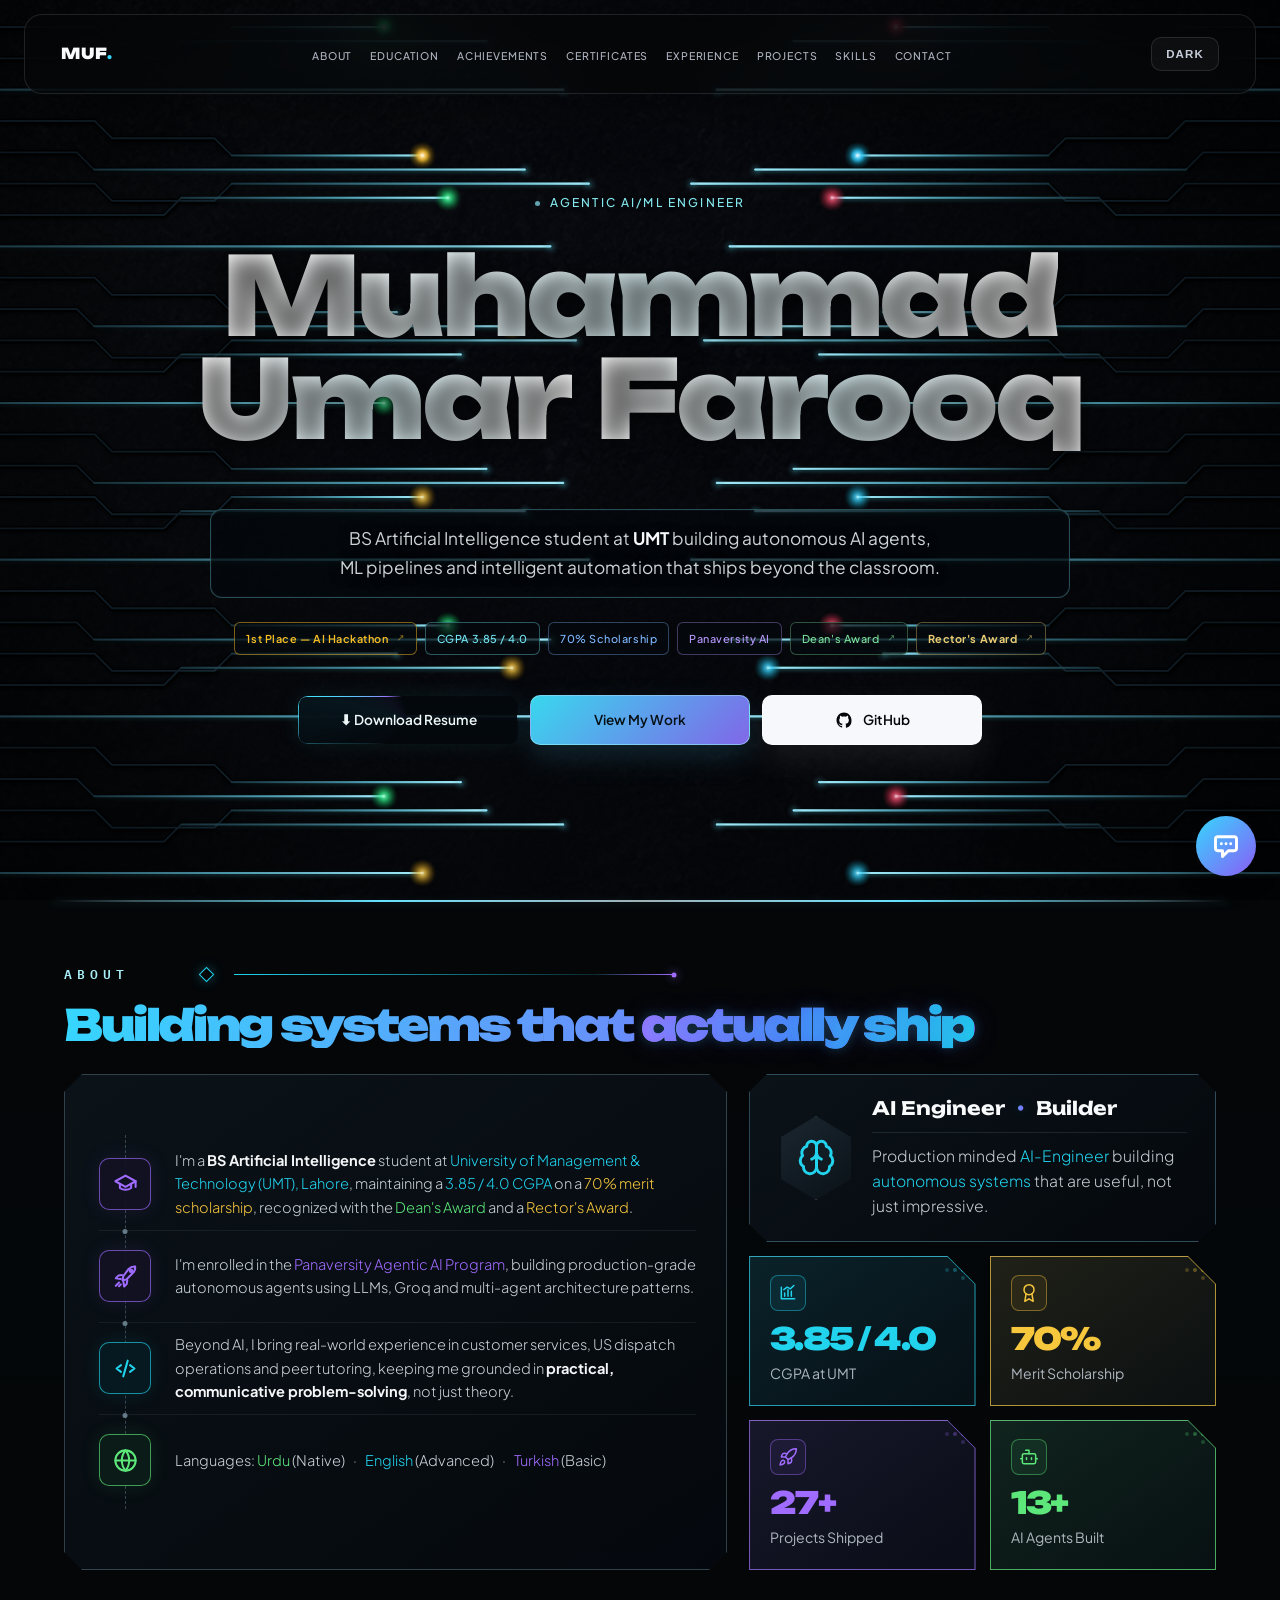
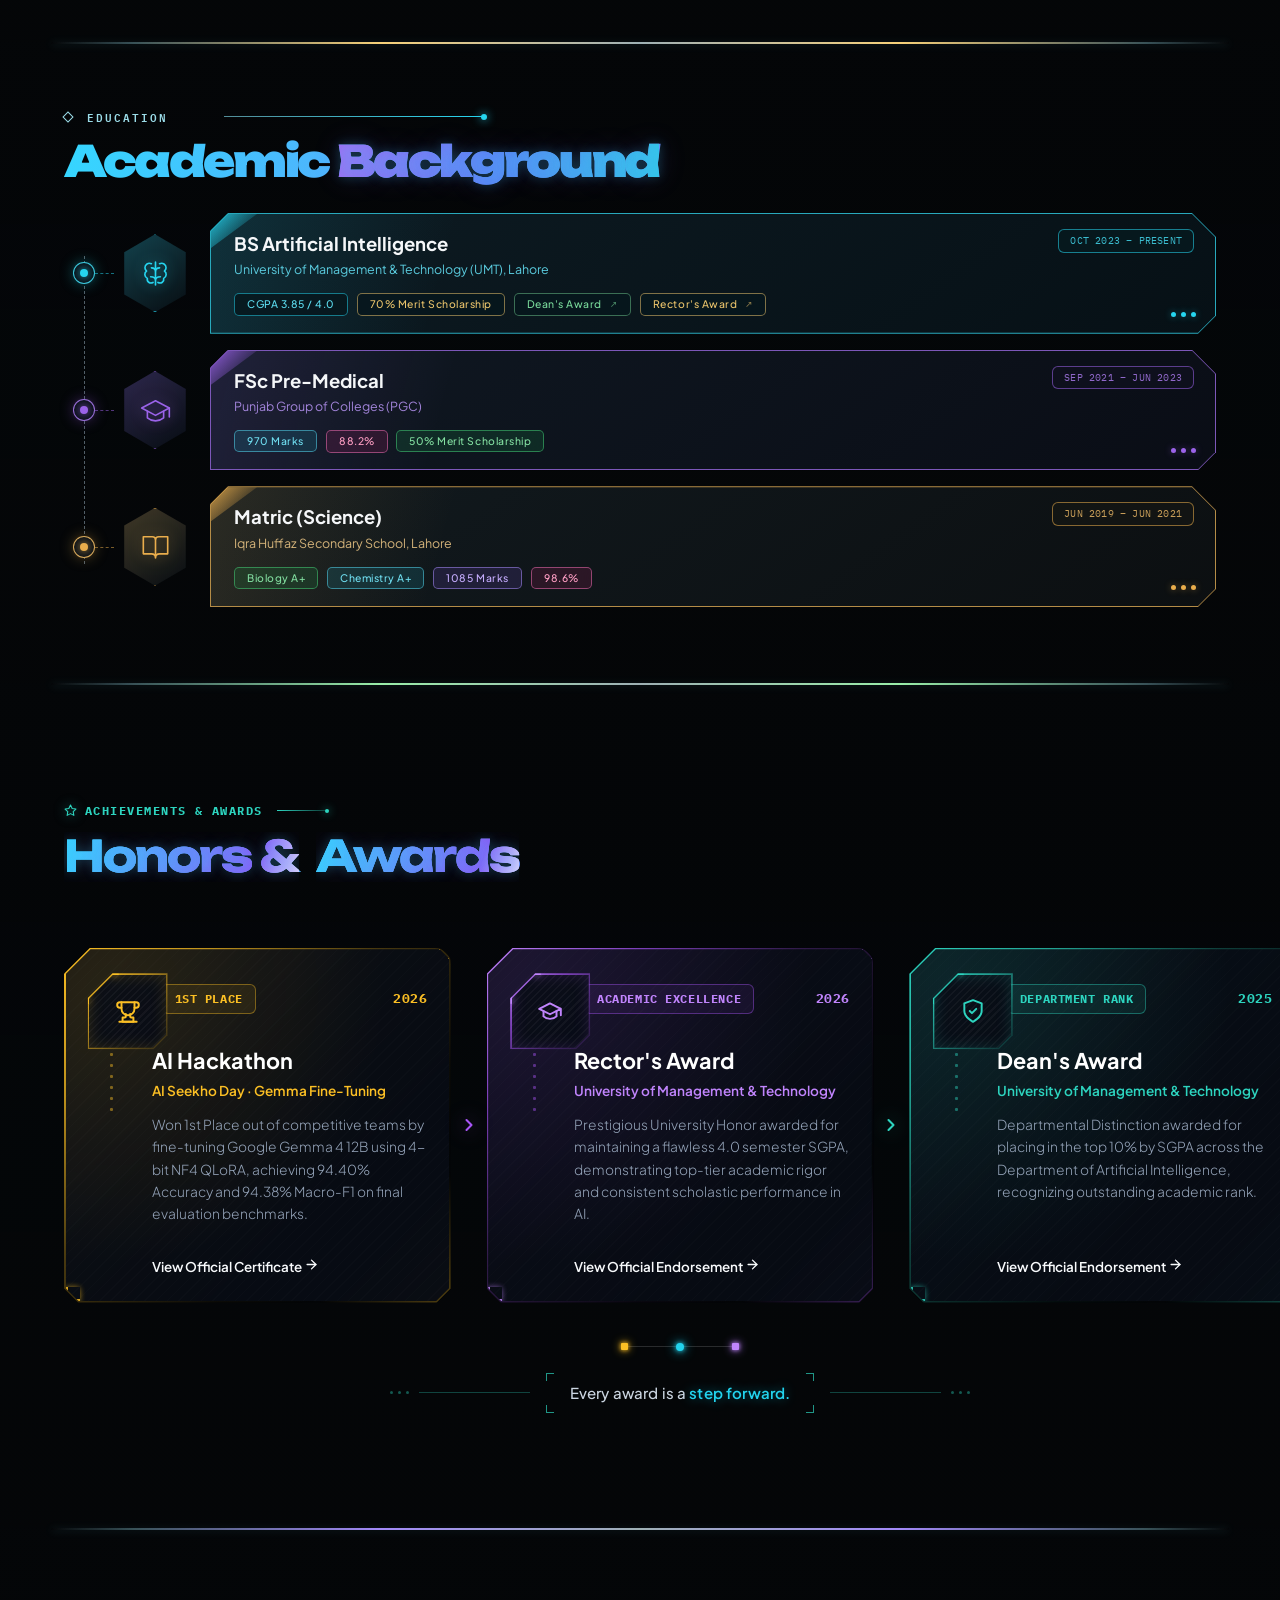
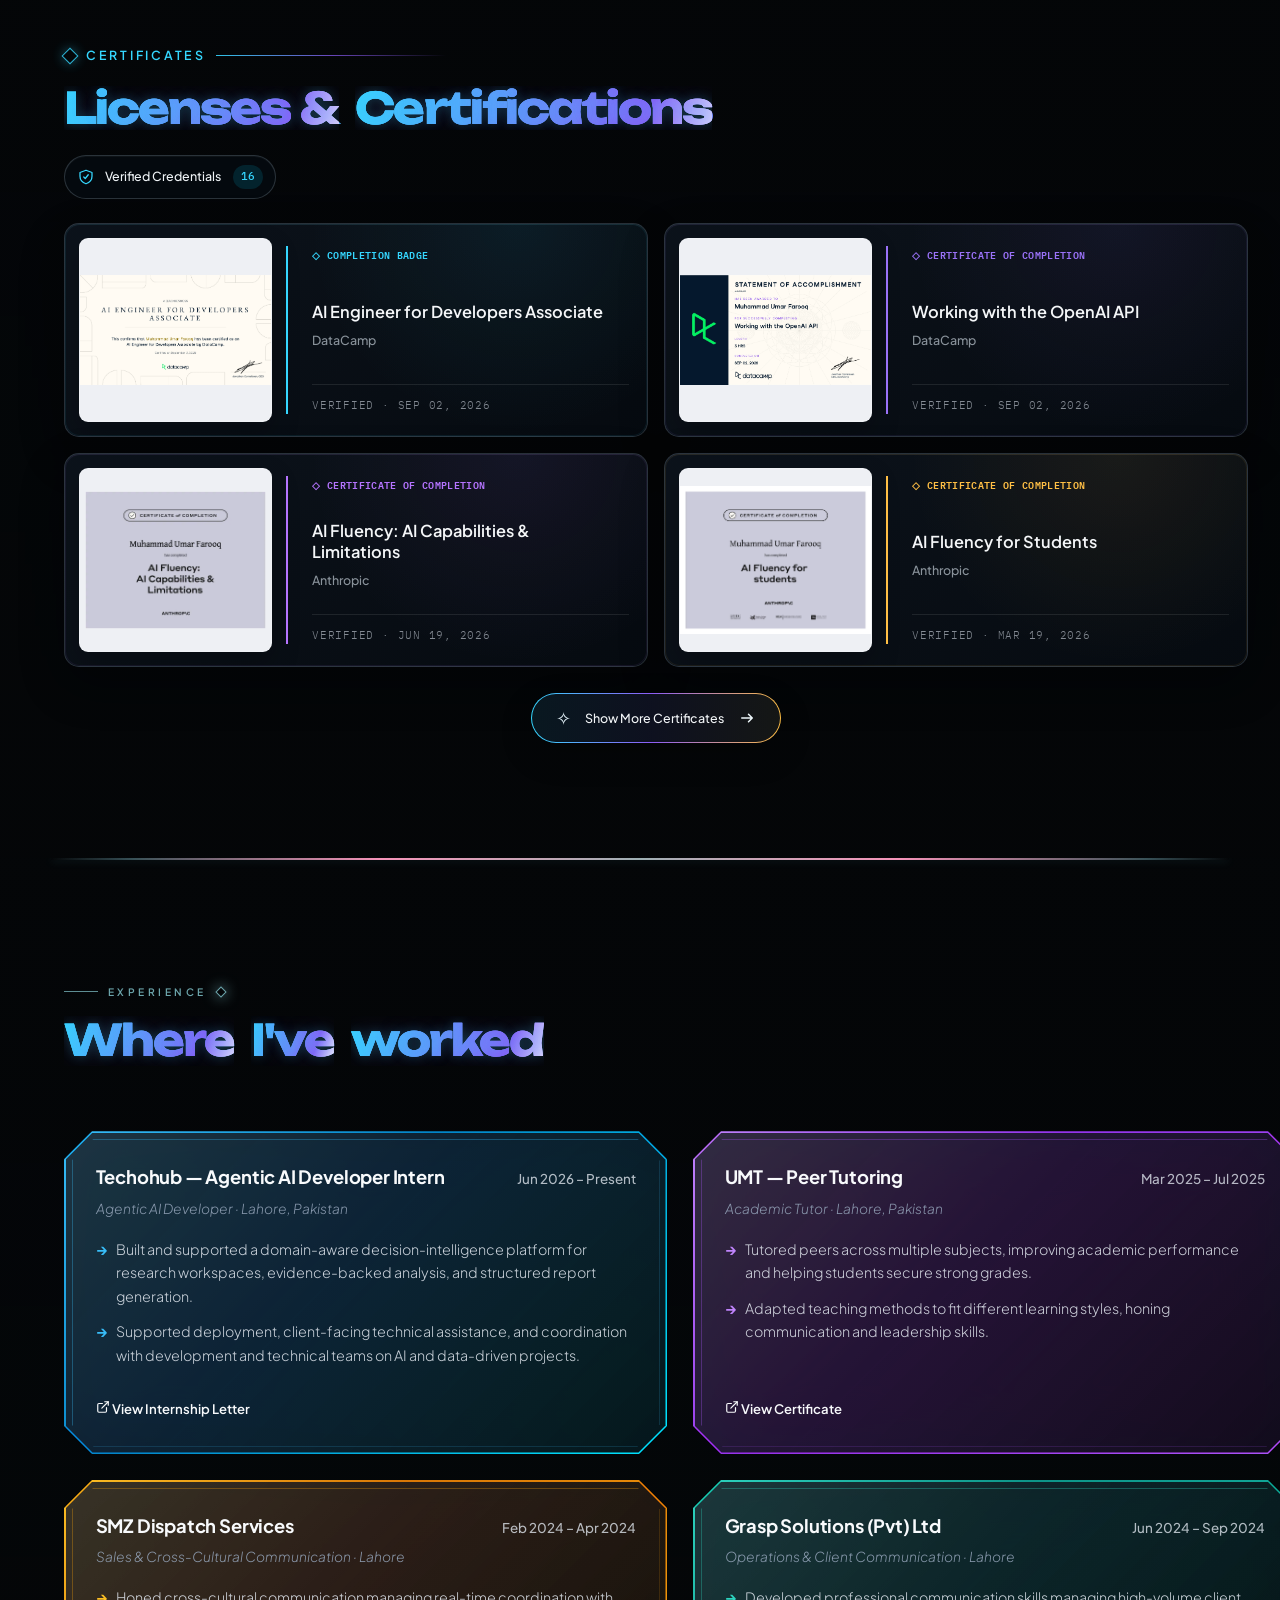
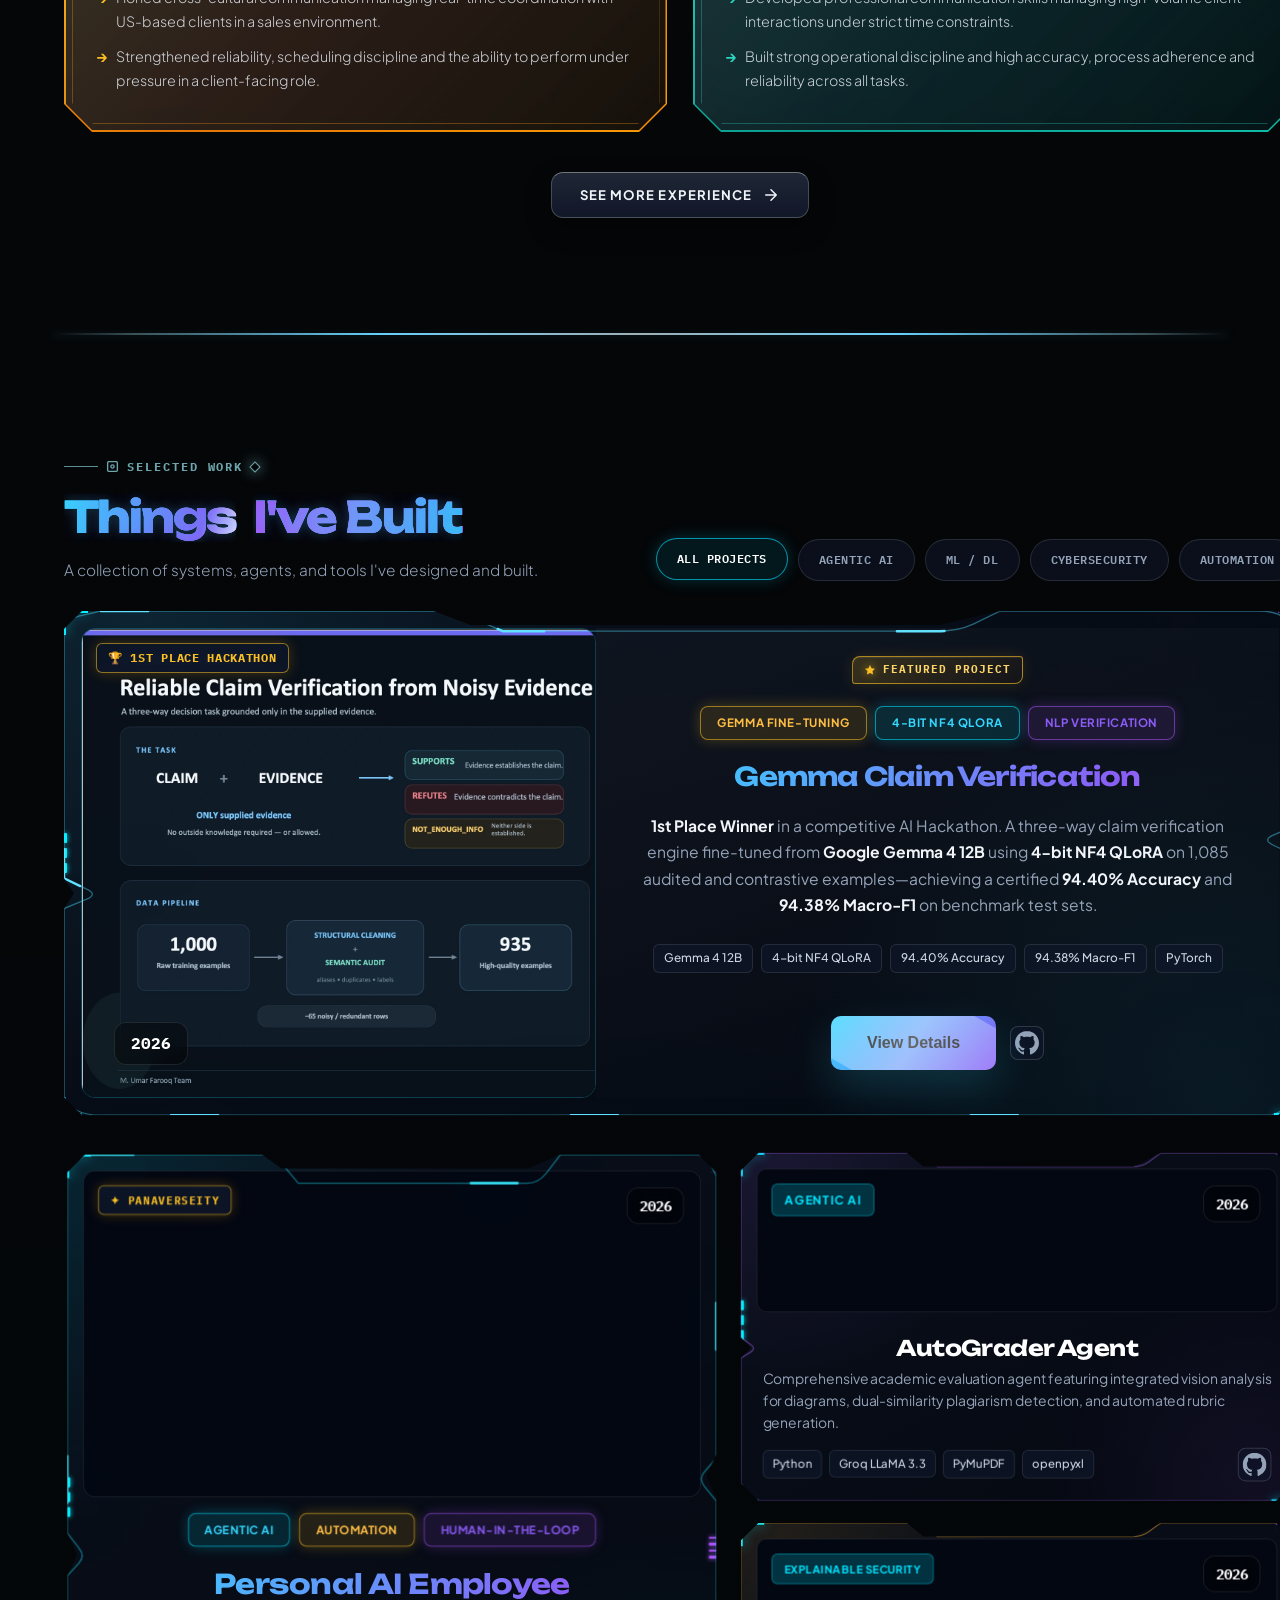
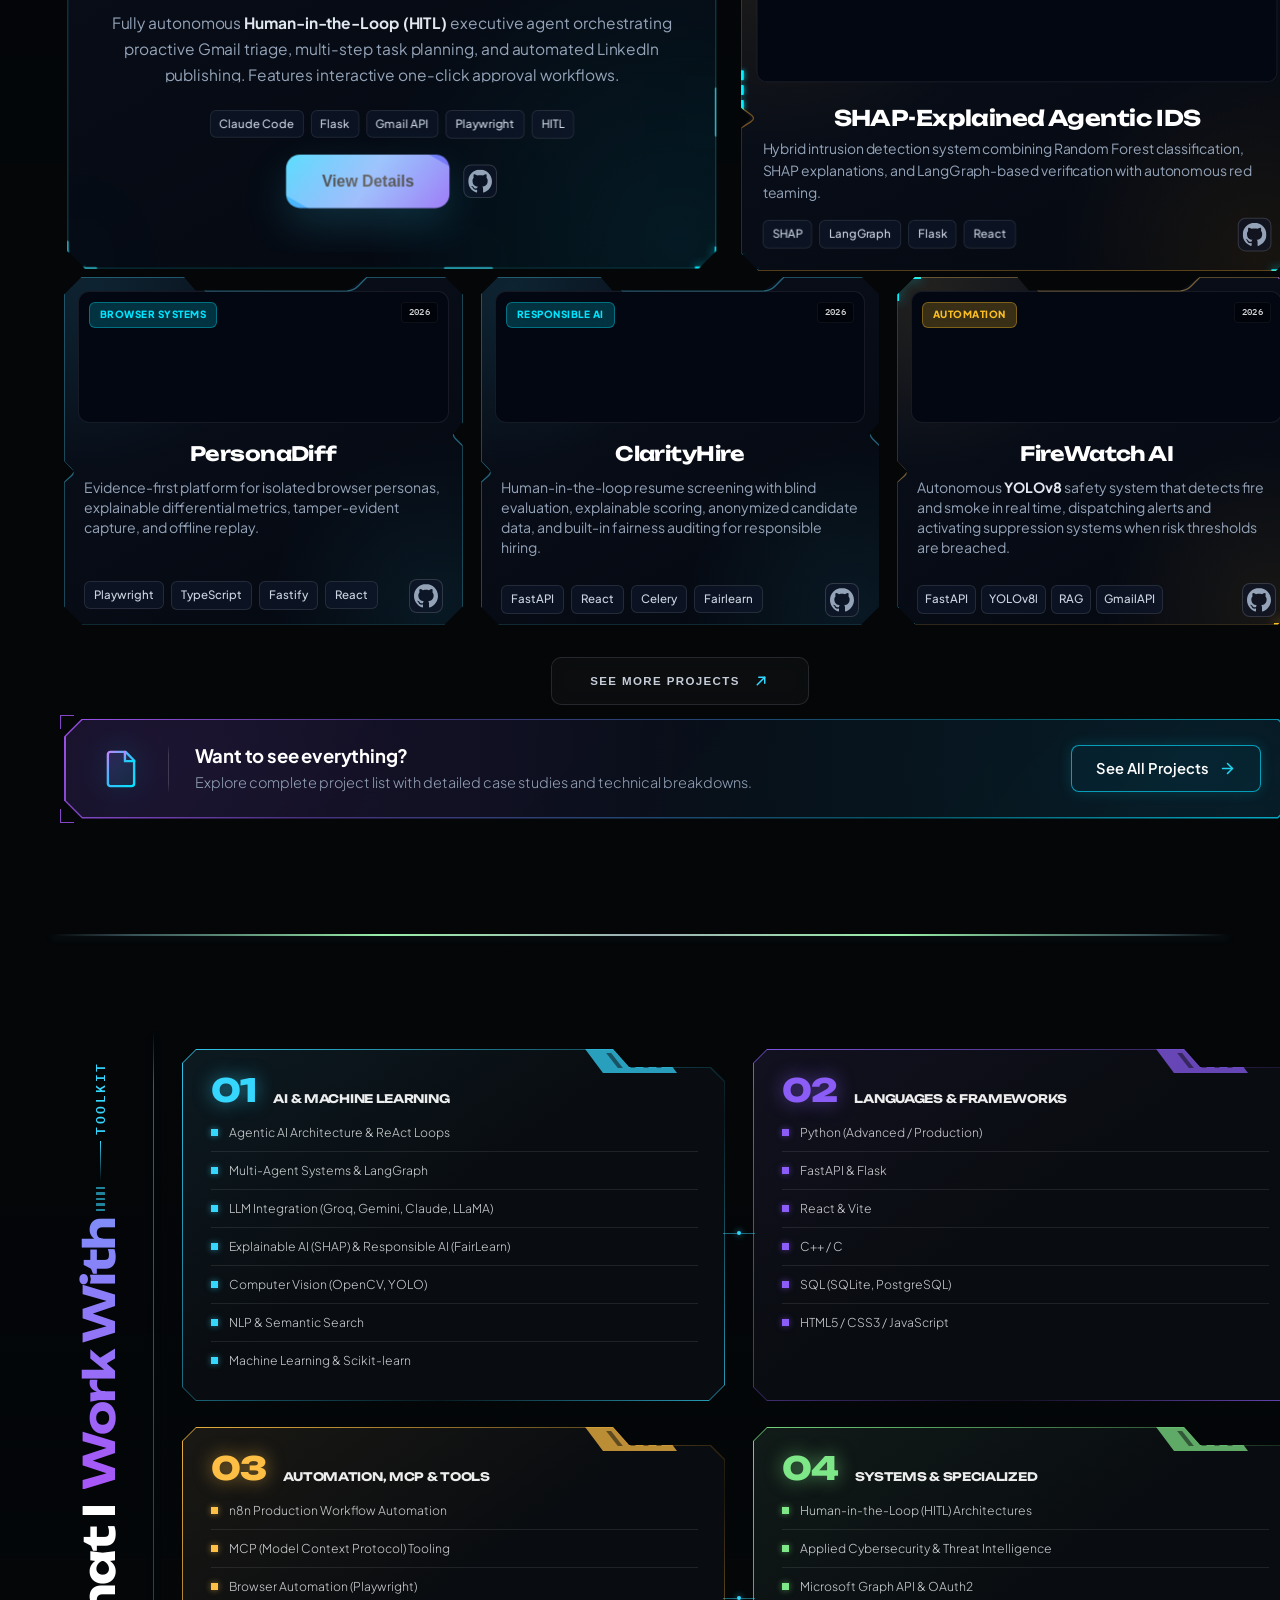
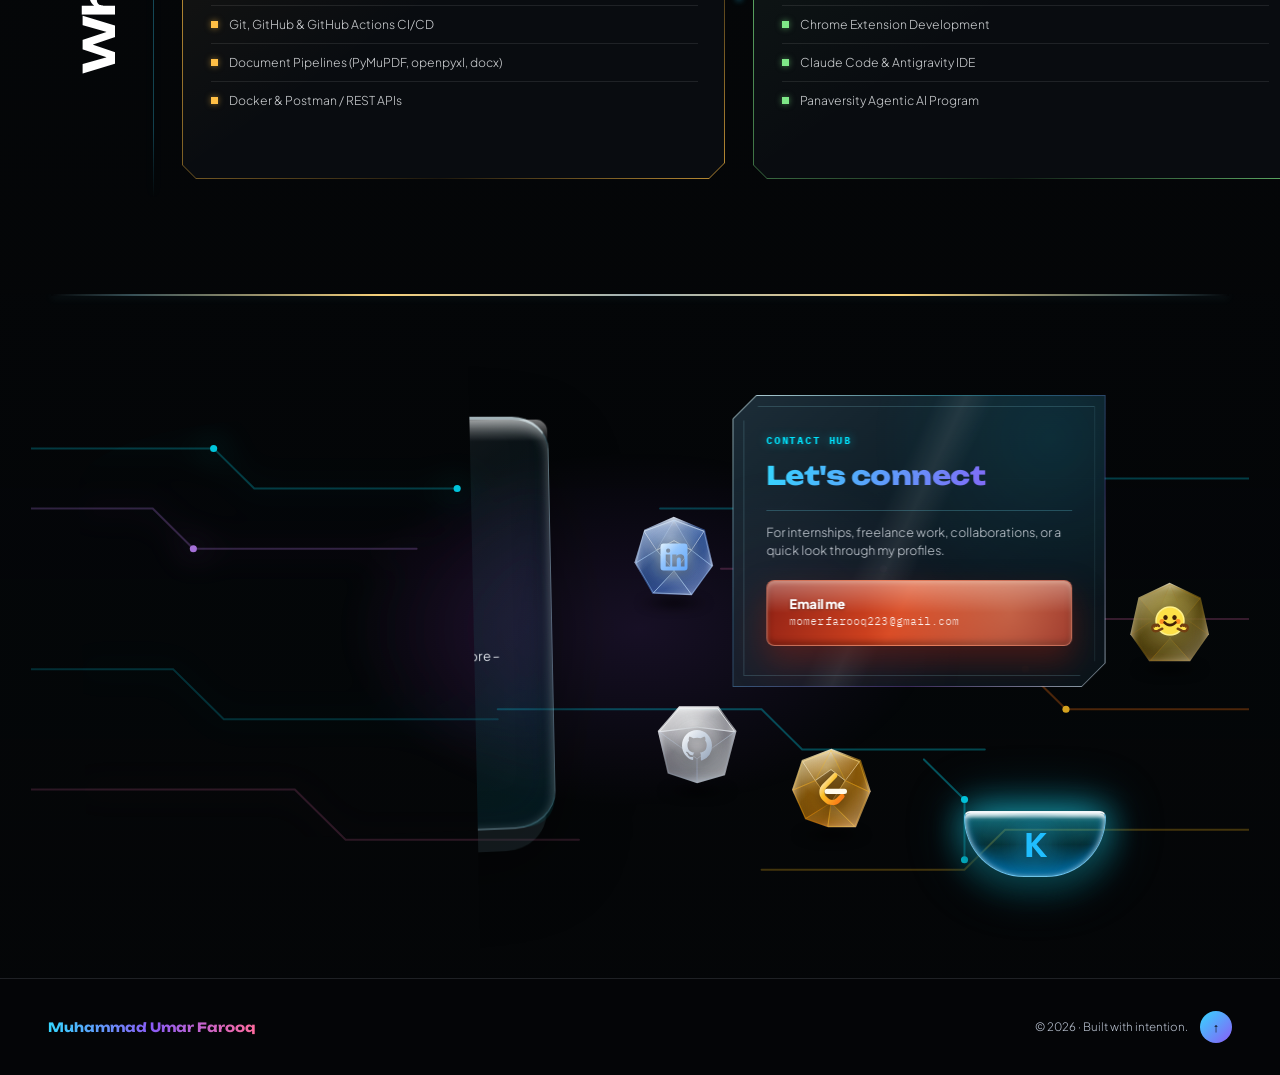
==== commit fb0f0c94: "feat: add SEO optimization, sitemap, robots.txt, and custom 404 page with breadcrumb navigation" ====
--- a/index.html
+++ b/index.html
@@ -7,15 +7,62 @@
   <title>Muhammad Umar Farooq | AI Engineer</title>
   <meta name="description"
     content="AI/ML Engineer and 1st-place winner of the AI Seekho Day 2026 Gemma Fine-Tuning Hackathon, building autonomous agentic systems, LLMs, and ML pipelines that ship beyond the classroom." />
-  <meta property="og:title" content="Muhammad Umar Farooq — AI Engineer" />
+  <link rel="canonical" href="https://omerfarooq223.github.io/" />
+  <meta property="og:title" content="Muhammad Umar Farooq | AI Engineer" />
   <meta property="og:description"
     content="AI/ML Engineer and 1st-place winner of the AI Seekho Day 2026 Gemma Fine-Tuning Hackathon, building autonomous agentic systems, LLMs, and ML pipelines that ship beyond the classroom." />
   <meta property="og:type" content="website" />
-  <meta name="twitter:card" content="summary" />
+  <meta property="og:url" content="https://omerfarooq223.github.io/" />
+  <meta property="og:image" content="https://omerfarooq223.github.io/assets/og-image.jpg" />
+  <meta property="og:image:width" content="1200" />
+  <meta property="og:image:height" content="630" />
+  <meta property="og:image:alt" content="Muhammad Umar Farooq - Autonomous AI & LLM Systems Engineer" />
+  <meta name="twitter:card" content="summary_large_image" />
   <meta name="twitter:title" content="Muhammad Umar Farooq | AI Engineer" />
   <meta name="twitter:description"
     content="AI/ML Engineer and 1st-place winner of the AI Seekho Day 2026 Gemma Fine-Tuning Hackathon, building autonomous agentic systems, LLMs, and ML pipelines that ship beyond the classroom." />
+  <meta name="twitter:image" content="https://omerfarooq223.github.io/assets/og-image.jpg" />
   <link rel="icon" href="assets/favicon.svg" type="image/svg+xml" />
+  <script type="application/ld+json">
+  {
+    "@context": "https://schema.org",
+    "@graph": [
+      {
+        "@type": "WebSite",
+        "@id": "https://omerfarooq223.github.io/#website",
+        "url": "https://omerfarooq223.github.io/",
+        "name": "Muhammad Umar Farooq | AI Engineer",
+        "description": "Portfolio of Muhammad Umar Farooq, AI & Autonomous Systems Engineer and winner of the AI Seekho Day 2026 Gemma Fine-Tuning Hackathon.",
+        "publisher": {
+          "@id": "https://omerfarooq223.github.io/#person"
+        }
+      },
+      {
+        "@type": "Person",
+        "@id": "https://omerfarooq223.github.io/#person",
+        "name": "Muhammad Umar Farooq",
+        "jobTitle": "AI & Autonomous Systems Engineer",
+        "url": "https://omerfarooq223.github.io/",
+        "image": "https://omerfarooq223.github.io/assets/og-image.jpg",
+        "email": "momerfarooq223@gmail.com",
+        "sameAs": [
+          "https://github.com/omerfarooq223",
+          "https://www.linkedin.com/in/omerfarooq223/"
+        ],
+        "knowsAbout": [
+          "Autonomous AI Agents",
+          "Large Language Models (LLMs)",
+          "Google Gemma Fine-Tuning",
+          "QLoRA / PEFT",
+          "Cybersecurity AI",
+          "PyTorch & Machine Learning",
+          "LangGraph & Multi-Agent Swarms"
+        ],
+        "award": "1st Place Winner - AI Seekho Day 2026 Gemma Fine-Tuning Hackathon"
+      }
+    ]
+  }
+  </script>
   <script>
     (function () {
       try {
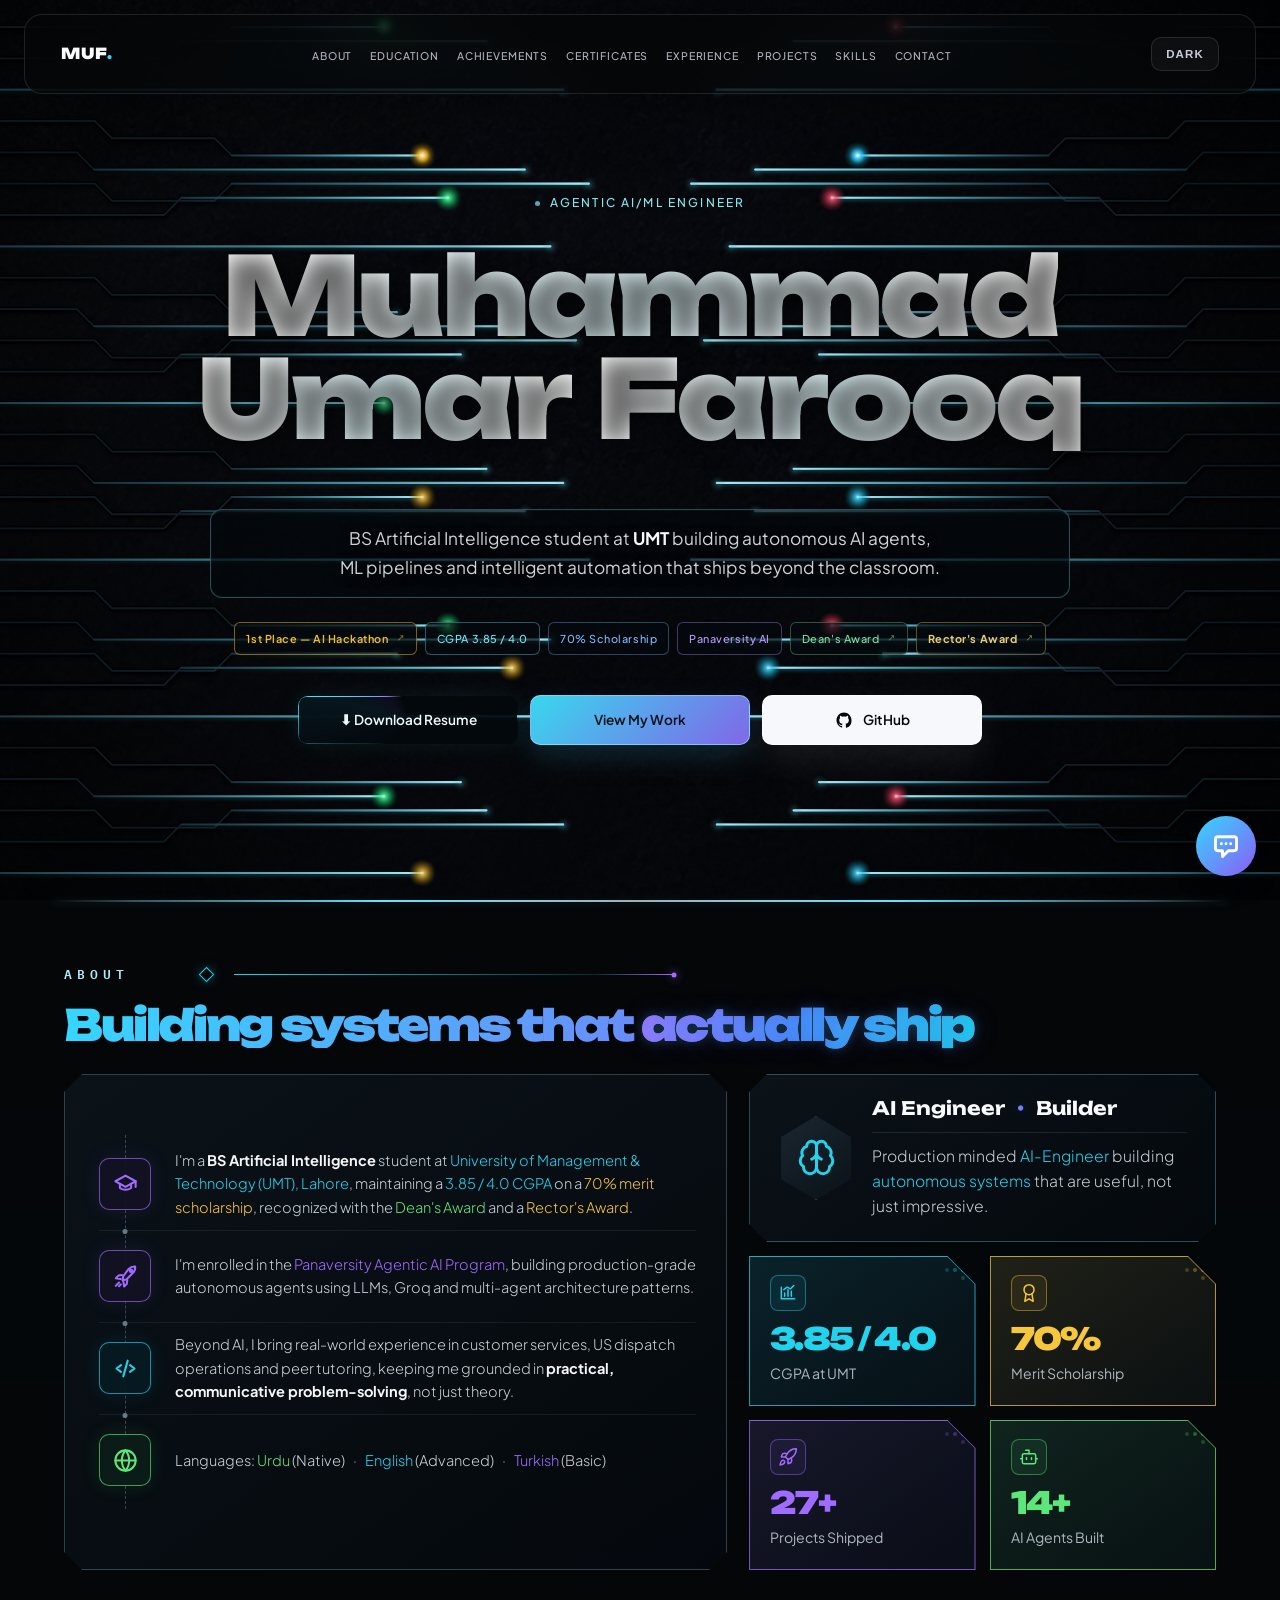
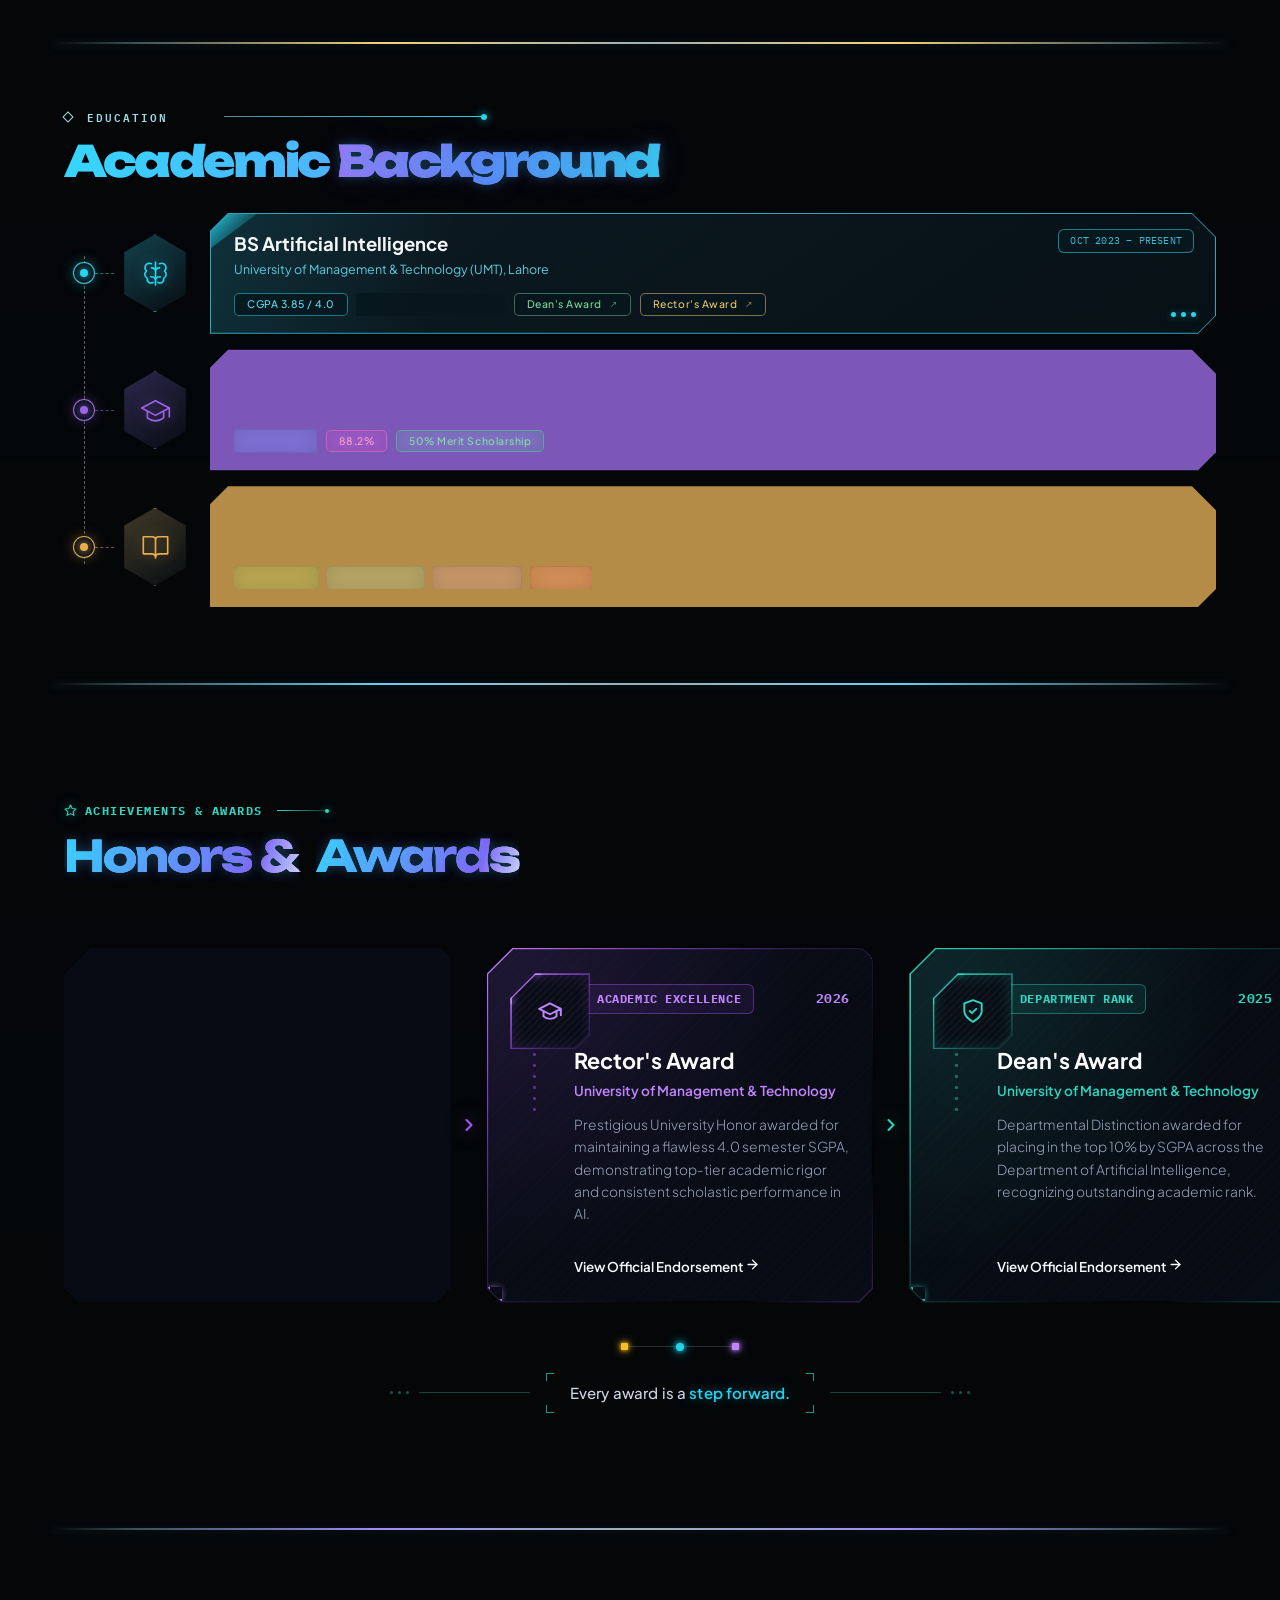
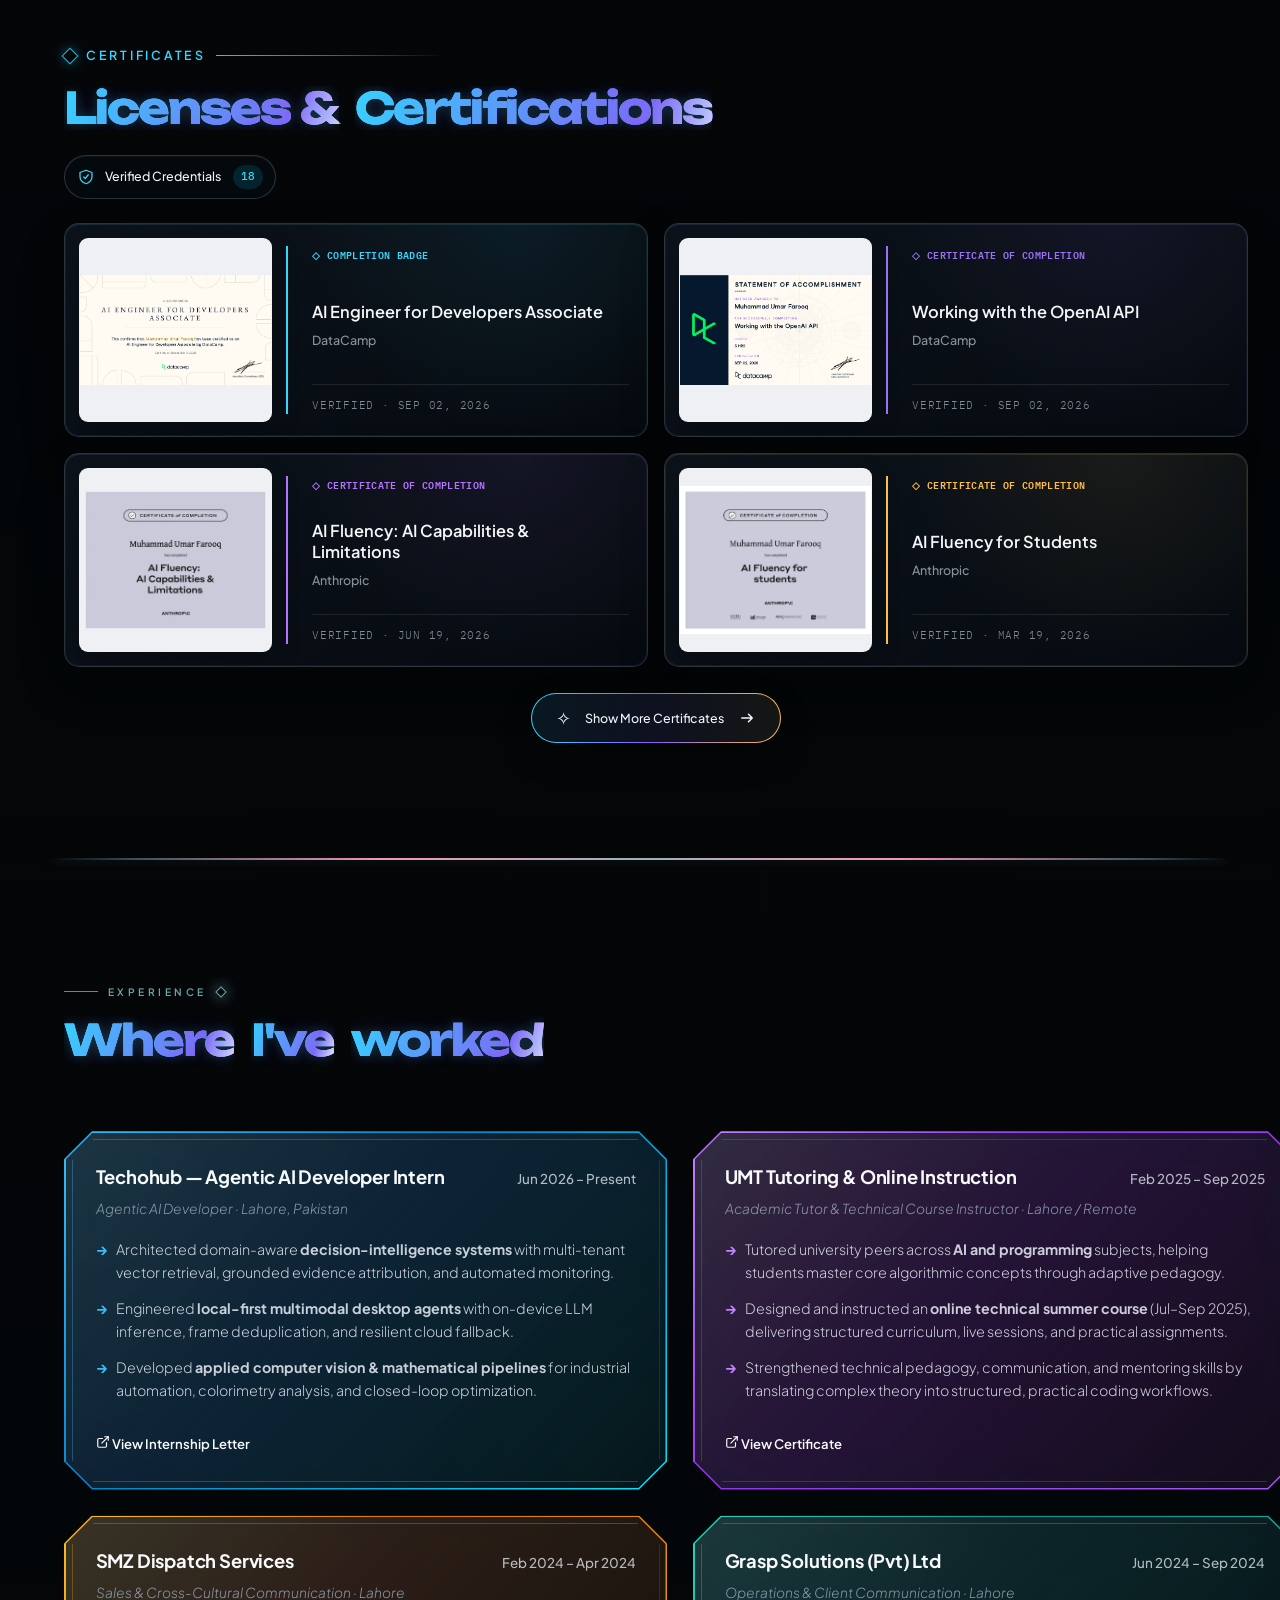
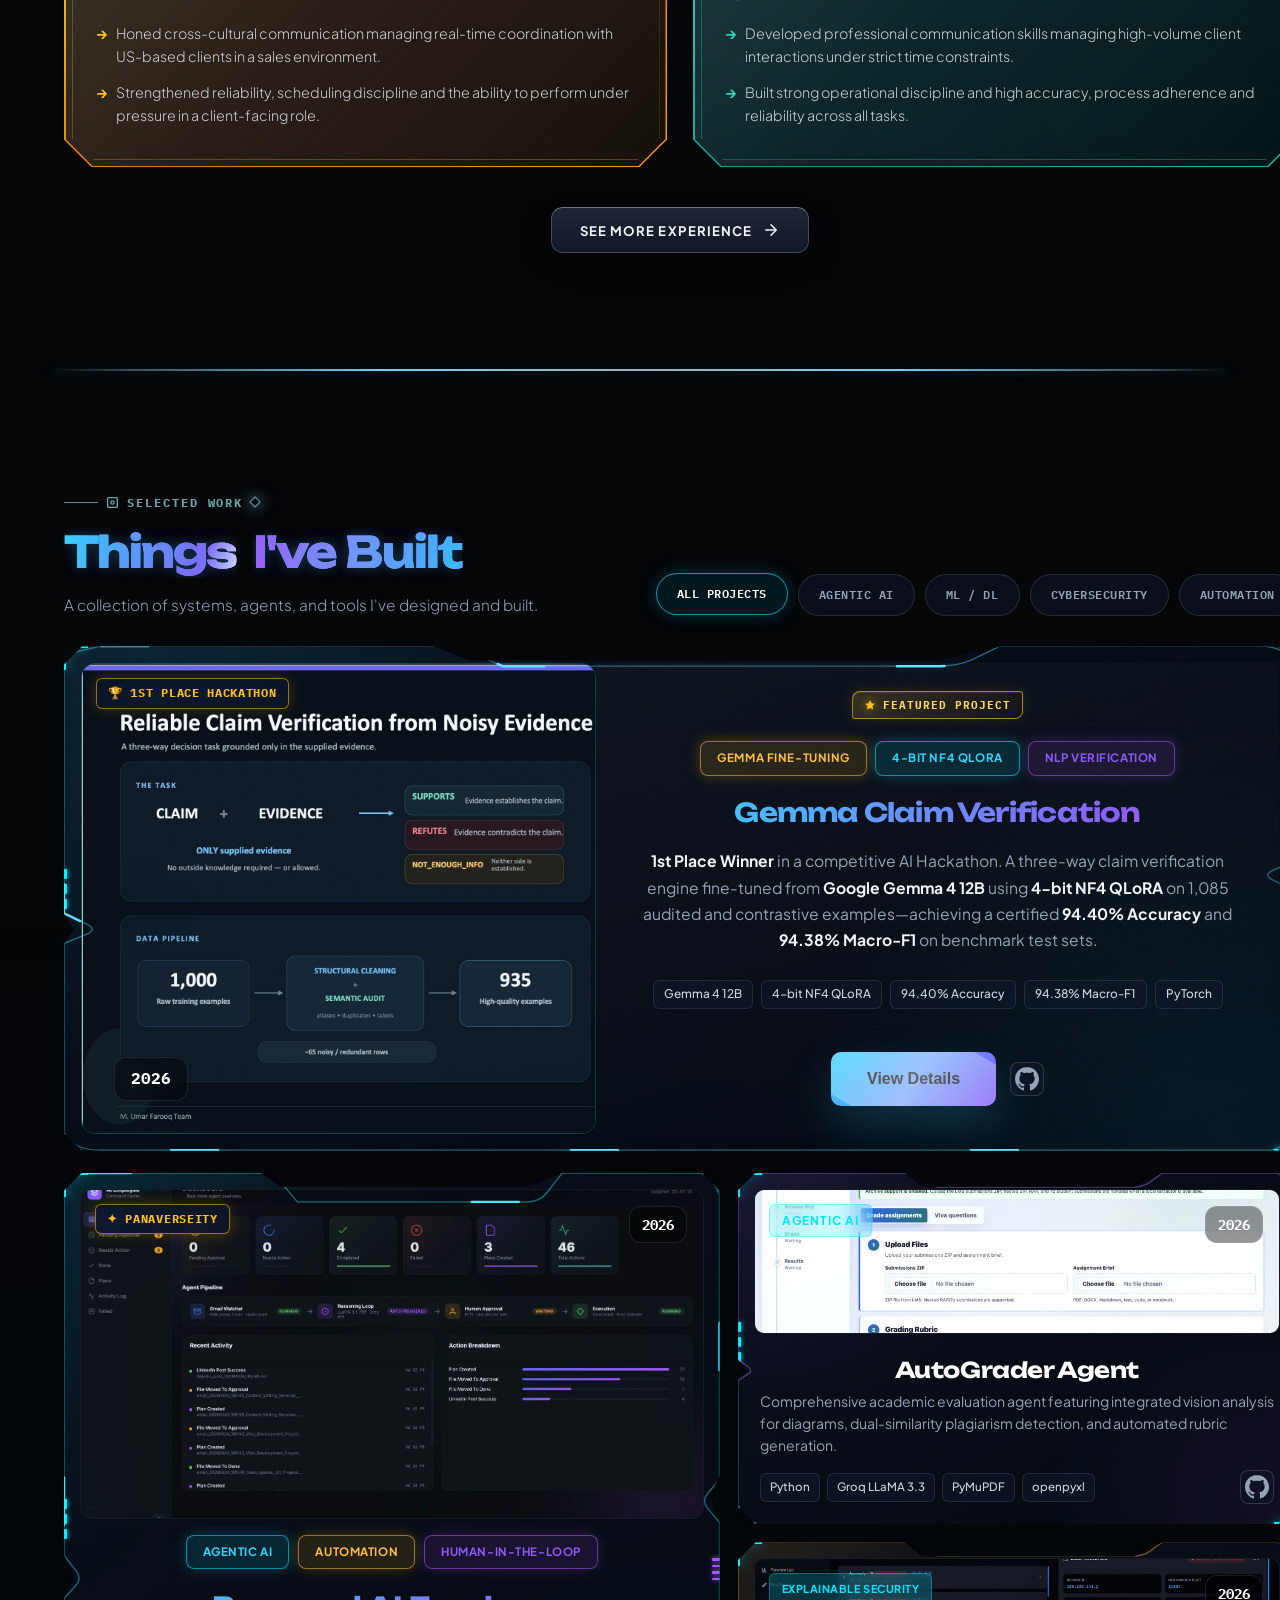
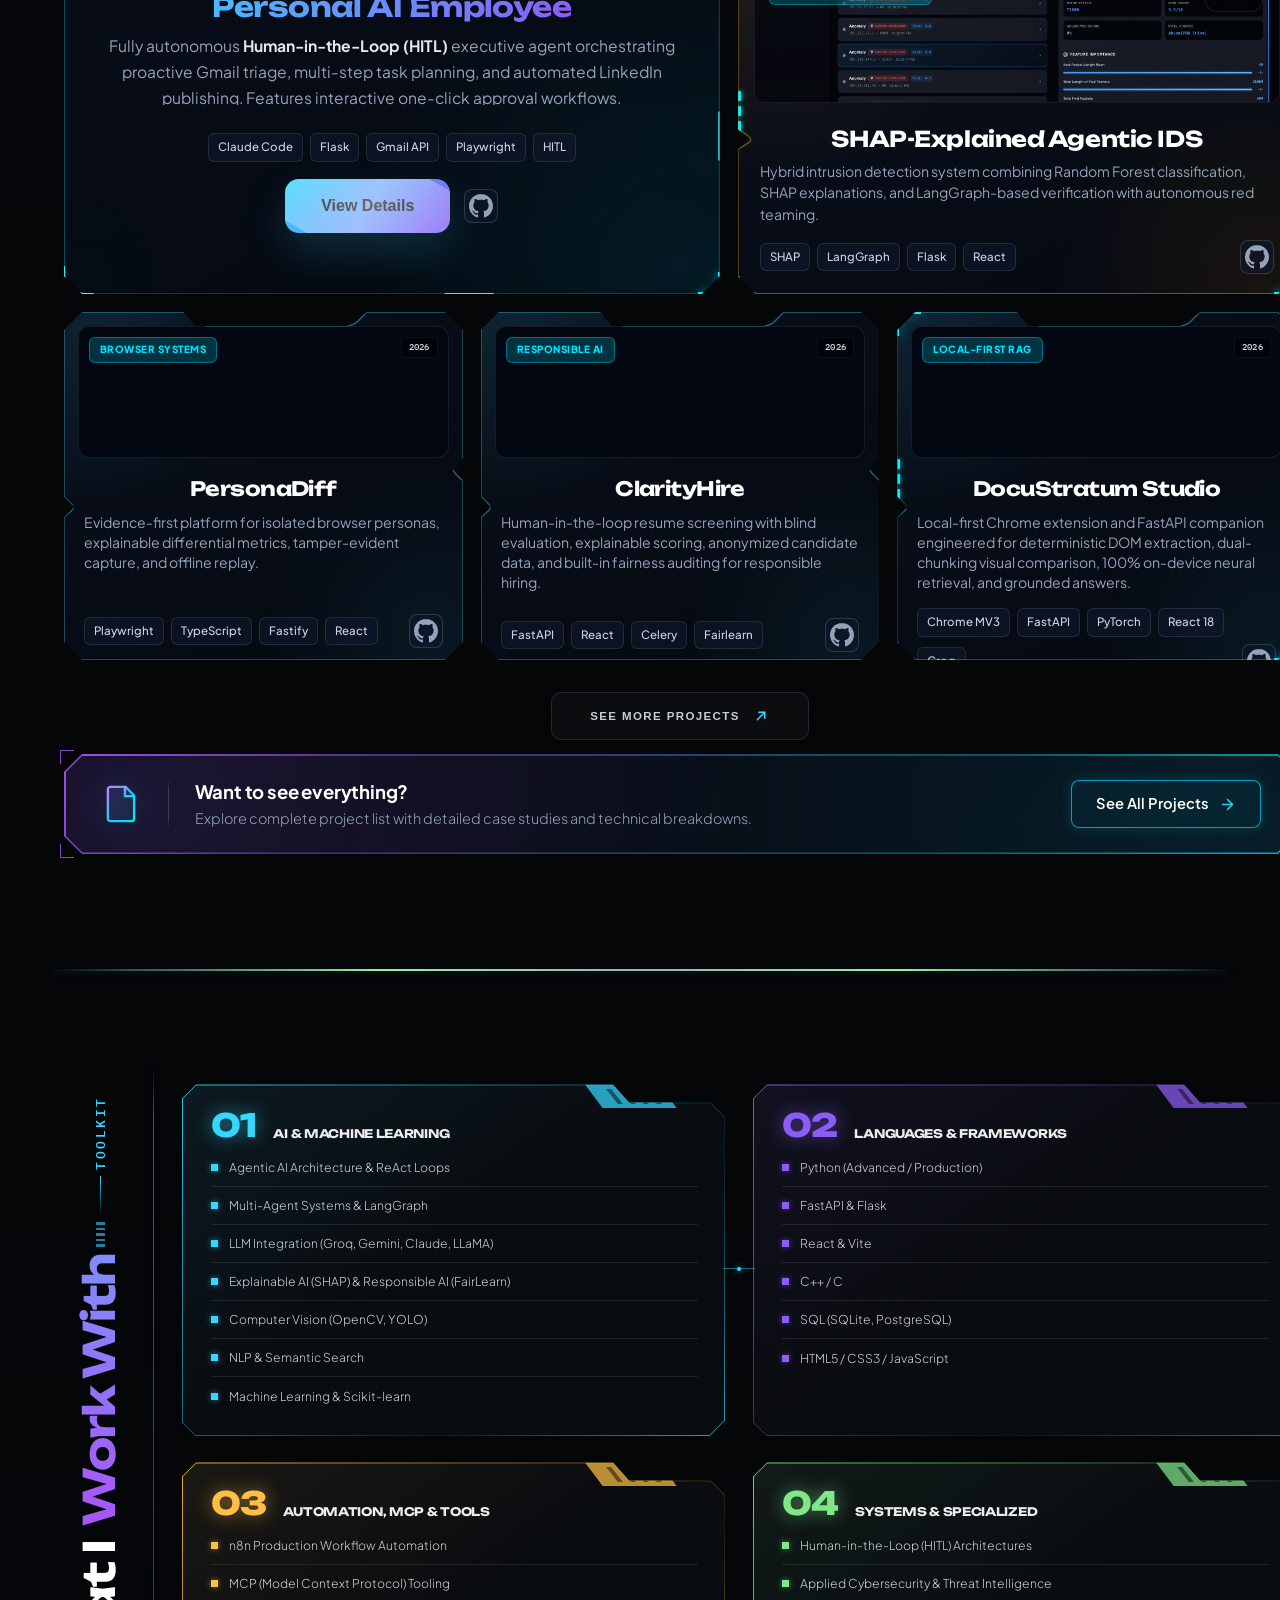
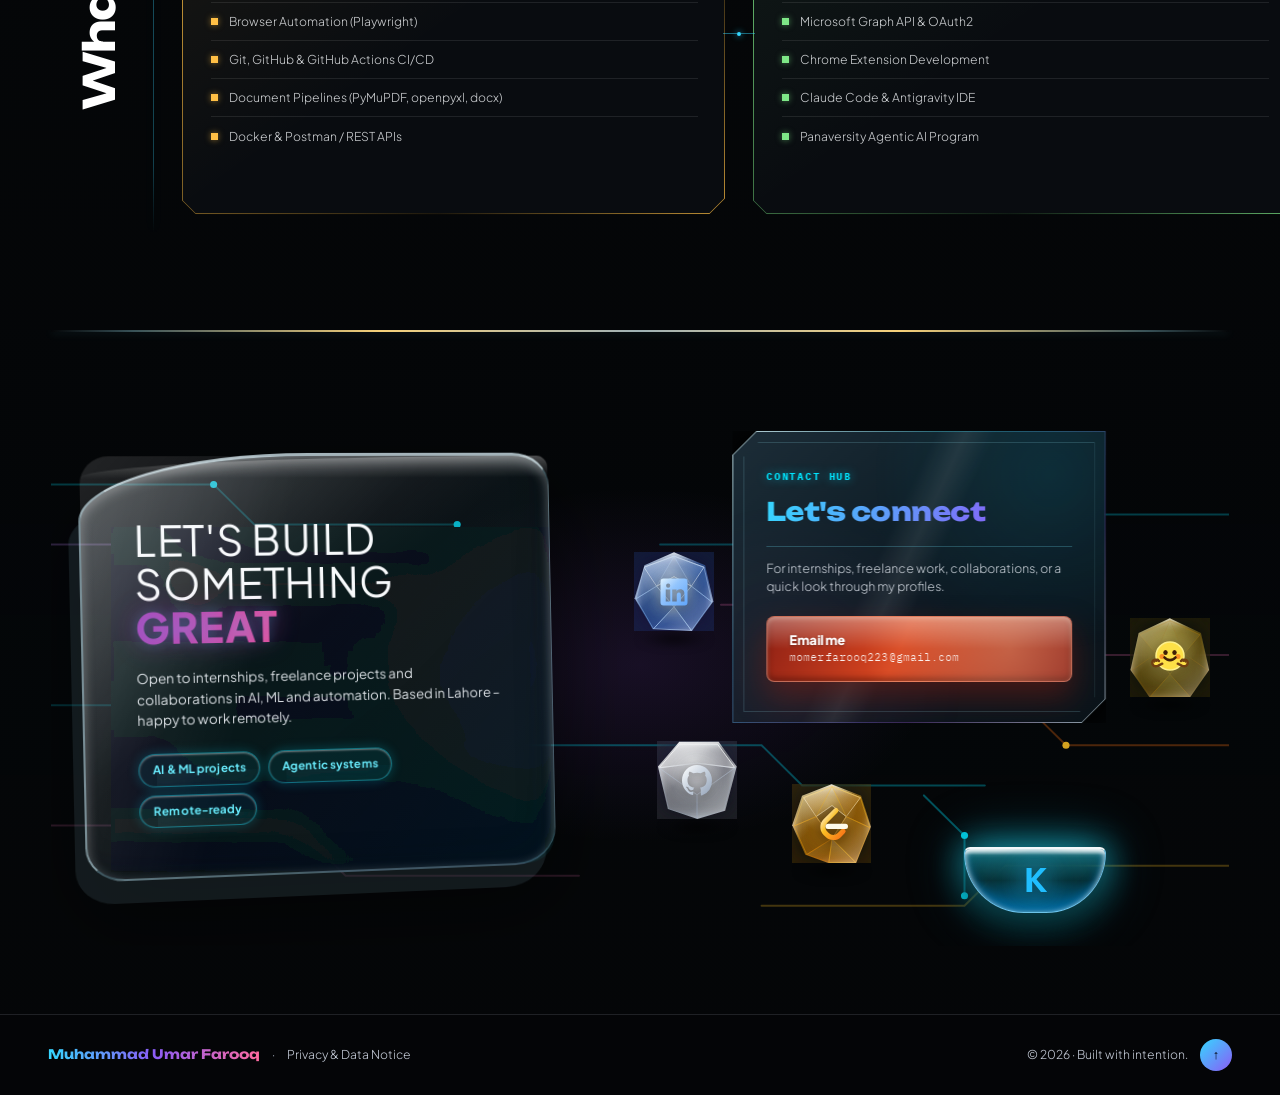
==== commit 6e3789e4: "feat(ui): enhance responsive layout, cyber styling, streaming chat proxy, and privacy policy" ====
--- a/index.html
+++ b/index.html
@@ -13,7 +13,9 @@
     content="AI/ML Engineer and 1st-place winner of the AI Seekho Day 2026 Gemma Fine-Tuning Hackathon, building autonomous agentic systems, LLMs, and ML pipelines that ship beyond the classroom." />
   <meta property="og:type" content="website" />
   <meta property="og:url" content="https://omerfarooq223.github.io/" />
-  <meta property="og:image" content="https://omerfarooq223.github.io/assets/og-image.jpg" />
+  <meta property="og:image" content="https://omerfarooq223.github.io/assets/og-image.jpg?v=20260910" />
+  <meta property="og:image:secure_url" content="https://omerfarooq223.github.io/assets/og-image.jpg?v=20260910" />
+  <meta property="og:image:type" content="image/jpeg" />
   <meta property="og:image:width" content="1200" />
   <meta property="og:image:height" content="630" />
   <meta property="og:image:alt" content="Muhammad Umar Farooq - Autonomous AI & LLM Systems Engineer" />
@@ -21,8 +23,9 @@
   <meta name="twitter:title" content="Muhammad Umar Farooq | AI Engineer" />
   <meta name="twitter:description"
     content="AI/ML Engineer and 1st-place winner of the AI Seekho Day 2026 Gemma Fine-Tuning Hackathon, building autonomous agentic systems, LLMs, and ML pipelines that ship beyond the classroom." />
-  <meta name="twitter:image" content="https://omerfarooq223.github.io/assets/og-image.jpg" />
+  <meta name="twitter:image" content="https://omerfarooq223.github.io/assets/og-image.jpg?v=20260910" />
   <link rel="icon" href="assets/favicon.svg" type="image/svg+xml" />
+  <link rel="apple-touch-icon" href="assets/favicon.svg" />
   <script type="application/ld+json">
   {
     "@context": "https://schema.org",
@@ -74,10 +77,10 @@
   <link rel="preconnect" href="https://fonts.googleapis.com" />
   <link rel="preconnect" href="https://fonts.gstatic.com" crossorigin />
   <link
-    href="https://fonts.googleapis.com/css2?family=IBM+Plex+Mono:wght@400;500;600;700&family=Unbounded:wght@400;600;700;800;900&family=Plus+Jakarta+Sans:wght@300;400;500;600&family=Playfair+Display:ital,wght@0,600;0,700;1,600;1,700&display=swap"
+    href="https://fonts.googleapis.com/css2?family=IBM+Plex+Mono:wght@400;500;600;700&family=Unbounded:wght@400;600;700;800;900&family=Plus+Jakarta+Sans:wght@300;400;500;600;700&display=swap"
     rel="stylesheet" />
-  <link rel="stylesheet" href="css/base.css" />
-  <link rel="stylesheet" href="css/navigation.css" />
+  <link rel="stylesheet" href="css/base.css?v=20260906-2" />
+  <link rel="stylesheet" href="css/navigation.css?v=20260906-3" />
   <link rel="stylesheet" href="css/gateway.css" />
   <link rel="stylesheet" href="css/hero.css" />
   <link rel="stylesheet" href="css/about.css" />
@@ -87,10 +90,24 @@
   <link rel="stylesheet" href="css/contact.css" />
   <link rel="stylesheet" href="css/modals.css" />
   <link rel="stylesheet" href="css/responsive.css" />
-  <link rel="stylesheet" href="css/overrides.css" />
+  <link rel="stylesheet" href="css/overrides.css?v=20260910-aura3" />
 </head>
 
 <body class="portfolio-home">
+  <!-- Optical Refraction Engine SVG Filter -->
+  <svg class="glass-optical-engine" aria-hidden="true"
+    style="position: absolute; width: 0; height: 0; pointer-events: none;">
+    <defs>
+      <filter id="glass-refraction" x="0%" y="0%" width="100%" height="100%">
+        <feTurbulence type="fractalNoise" baseFrequency="0.038" numOctaves="2" result="noise" />
+        <feDisplacementMap in="SourceGraphic" in2="noise" scale="5" xChannelSelector="R" yChannelSelector="G"
+          result="refracted" />
+      </filter>
+    </defs>
+  </svg>
+
+  <a href="#main-content" class="skip-to-content">Skip to content</a>
+
   <!-- ═══════════════════════════════════════════════════════════════
        SEAMLESS MECHANICAL BLAST DOOR GATEWAY (DIRECT HERO REVEAL)
        ═══════════════════════════════════════════════════════════════ -->
@@ -125,7 +142,7 @@
             <div class="gateway-content">
               <div class="awakening-row"><span>Opening portfolio</span></div>
               <p class="given-name">Muhammad</p>
-              <h1 class="gateway-name">Umar Farooq</h1>
+              <span class="gateway-name" aria-hidden="true">Umar Farooq</span>
               <p class="gateway-role">Agentic AI/ML Engineer</p>
               <div class="loader">
                 <div class="loader-copy"><span>Opening gateway</span><span>100%</span></div>
@@ -172,7 +189,7 @@
             <div class="gateway-content">
               <div class="awakening-row"><span>Opening portfolio</span></div>
               <p class="given-name">Muhammad</p>
-              <h1 class="gateway-name">Umar Farooq</h1>
+              <span class="gateway-name" aria-hidden="true">Umar Farooq</span>
               <p class="gateway-role">Agentic AI/ML Engineer</p>
               <div class="loader">
                 <div class="loader-copy"><span>Opening gateway</span><span>100%</span></div>
@@ -191,9 +208,12 @@
 
     <!-- Floating Skip Button -->
     <div class="hud-skip-wrap">
-      <button class="hud-skip-btn" id="blastDoorSkipBtn" type="button">
+      <button class="hud-skip-btn" id="blastDoorSkipBtn" type="button" aria-label="Skip splash sequence">
         <span>Skip Sequence</span>
-        <span>⏩</span>
+        <svg width="12" height="12" viewBox="0 0 24 24" fill="none" stroke="currentColor" stroke-width="2.5" stroke-linecap="round" stroke-linejoin="round" aria-hidden="true">
+          <polygon points="13 19 22 12 13 5 13 19"></polygon>
+          <polygon points="2 19 11 12 2 5 2 19"></polygon>
+        </svg>
       </button>
     </div>
 
@@ -213,21 +233,58 @@
   </script>
 
   <nav id="nav">
-    <a class="nav-logo" href="#">MUF<span class="dot">.</span></a>
+    <a class="nav-logo" href="index.html">MUF<span class="dot">.</span></a>
     <ul class="nav-links">
       <li><a href="#about">About</a></li>
       <li><a href="#education">Education</a></li>
       <li><a href="#achievements">Achievements</a></li>
       <li><a href="#certificates">Certificates</a></li>
       <li><a href="#experience">Experience</a></li>
-      <li><a href="#projects">Projects</a></li>
+      <li class="nav-dropdown" id="navProjectsDropdown">
+        <a href="#projects" id="projectsTrigger" aria-haspopup="true" aria-expanded="false"
+          aria-controls="projectsMenu">Projects</a>
+        <div class="nav-dropdown-menu" id="projectsMenu" role="menu" aria-label="Projects Menu">
+          <a href="#projects" class="dropdown-item" role="menuitem">
+            <div class="dd-item-icon">
+              <svg width="15" height="15" viewBox="0 0 24 24" fill="none" stroke="currentColor" stroke-width="2"
+                stroke-linecap="round" stroke-linejoin="round" aria-hidden="true">
+                <polygon
+                  points="12 2 15.09 8.26 22 9.27 17 14.14 18.18 21.02 12 17.77 5.82 21.02 7 14.14 2 9.27 8.91 8.26 12 2" />
+              </svg>
+            </div>
+            <div class="dd-item-text">
+              <span class="dd-title">Featured Projects</span>
+              <span class="dd-desc">Explore flagship autonomous &amp; AI systems</span>
+            </div>
+          </a>
+          <div class="dropdown-divider" role="separator" aria-hidden="true"></div>
+          <a href="all-projects.html" class="dropdown-item" role="menuitem">
+            <div class="dd-item-icon">
+              <svg width="15" height="15" viewBox="0 0 24 24" fill="none" stroke="currentColor" stroke-width="2"
+                stroke-linecap="round" stroke-linejoin="round" aria-hidden="true">
+                <rect x="3" y="3" width="7" height="7" />
+                <rect x="14" y="3" width="7" height="7" />
+                <rect x="14" y="14" width="7" height="7" />
+                <rect x="3" y="14" width="7" height="7" />
+              </svg>
+            </div>
+            <div class="dd-item-text">
+              <span class="dd-title">All Projects Archive <span class="dd-arrow" aria-hidden="true">→</span></span>
+              <span class="dd-desc">Full interactive index with search &amp; filters</span>
+            </div>
+          </a>
+        </div>
+      </li>
       <li><a href="#skills">Skills</a></li>
       <li><a href="#contact">Contact</a></li>
     </ul>
     <button id="themeToggle" type="button" aria-label="Toggle theme" aria-pressed="false">
       <span id="themeLabel">Dark</span>
     </button>
-    <div class="ham" id="ham"><span></span><span></span><span></span></div>
+    <button class="ham" id="ham" type="button" aria-label="Toggle navigation menu" aria-expanded="false"
+      aria-controls="mob">
+      <span></span><span></span><span></span>
+    </button>
   </nav>
 
   <div class="mob" id="mob">
@@ -237,1115 +294,1106 @@
     <a href="#certificates">Certificates</a>
     <a href="#experience">Experience</a>
     <a href="#projects">Projects</a>
+    <a href="all-projects.html" style="color: var(--cyan); font-size: 1.5rem;">All Projects Archive →</a>
     <a href="#skills">Skills</a>
     <a href="#contact">Contact</a>
   </div>
 
-  <div class="hero-wrap">
-    <div class="hero">
-      <div class="hero-eyebrow">
-        <div class="eb-wrap">
-          <span id="ebTicker" class="eb-ticker eb-role">Agentic AI/ML Engineer</span>
-        </div>
-      </div>
-      <h1 class="hero-title">
-        <span class="ln ln1"><span class="wd"><span class="hero-name">Muhammad</span></span></span>
-        <span class="ln ln2"><span class="wd"><span class="hero-name">Umar</span></span> <span class="wd"><span
-              class="hero-name">Farooq</span></span></span>
-      </h1>
-      <p class="hero-sub">BS Artificial Intelligence student at <strong style="color:var(--text)">UMT</strong> building
-        autonomous AI agents, ML pipelines and intelligent automation that ships beyond the classroom.</p>
-      <div class="hero-badges">
-        <a href="docs/Gemma_Hackathon_Certificate.webp" target="_blank" rel="noopener noreferrer"
-          class="bdg bdg-trophy">1st Place — AI Hackathon</a>
-        <span class="bdg bc">CGPA 3.85 / 4.0</span>
-        <span class="bdg ba">70% Scholarship</span>
-        <span class="bdg bp">Panaversity AI</span>
-        <a href="docs/Dean_Award.webp" target="_blank" class="bdg bg2">Dean's Award</a>
-        <a href="docs/Rector_Award.webp" target="_blank" class="bdg br">Rector's Award</a>
-      </div>
-      <div class="hero-cta">
-        <a href="CV.pdf" download class="btn-a btn-resume">⬇ Download Resume</a>
-        <a href="#projects" class="btn-a btn-work">View My Work</a>
-        <a href="https://github.com/omerfarooq223" target="_blank" rel="noopener noreferrer" class="btn-a btn-github">
-          <svg viewBox="0 0 24 24" fill="currentColor" aria-hidden="true">
-            <path
-              d="M12 2C6.48 2 2 6.58 2 12.25c0 4.53 2.87 8.37 6.84 9.73.5.1.66-.22.66-.48v-1.68c-2.78.62-3.37-1.17-3.37-1.17-.45-1.18-1.11-1.5-1.11-1.5-.91-.64.07-.63.07-.63 1.01.07 1.54 1.07 1.54 1.07.9 1.58 2.37 1.12 2.95.86.09-.67.35-1.12.64-1.38-2.22-.26-4.56-1.14-4.56-5.07 0-1.12.39-2.04 1.03-2.76-.1-.26-.44-1.3.1-2.72 0 0 .84-.28 2.75 1.05.8-.23 1.66-.34 2.52-.35.86.01 1.72.12 2.52.35 1.91-1.33 2.75-1.05 2.75-1.05.54 1.42.2 2.46.1 2.72.64.72 1.03 1.64 1.03 2.76 0 3.94-2.35 4.81-4.58 5.06.36.32.67.96.67 1.94v2.87c0 .26.16.58.67.48A10.01 10.01 0 0 0 22 12.25C22 6.58 17.52 2 12 2Z" />
-          </svg>
-          <span>GitHub</span>
-        </a>
+  <main id="main-content">
+    <div class="hero-wrap">
+      <div class="hero">
+        <div class="hero-eyebrow">
+          <div class="eb-wrap">
+            <span id="ebTicker" class="eb-ticker eb-role">Agentic AI/ML Engineer</span>
+          </div>
+        </div>
+        <h1 class="hero-title">
+          <span class="ln ln1"><span class="wd"><span class="hero-name">Muhammad</span></span></span>
+          <span class="ln ln2"><span class="wd"><span class="hero-name">Umar</span></span> <span class="wd"><span
+                class="hero-name">Farooq</span></span></span>
+        </h1>
+        <p class="hero-sub">BS Artificial Intelligence student at <strong style="color:var(--text)">UMT</strong>
+          building
+          autonomous AI agents, ML pipelines and intelligent automation that ships beyond the classroom.</p>
+        <div class="hero-badges">
+          <a href="docs/certificates/Gemma_Hackathon_Certificate.webp" target="_blank" rel="noopener noreferrer"
+            class="bdg bdg-trophy">1st Place — AI Hackathon</a>
+          <span class="bdg bc">CGPA 3.85 / 4.0</span>
+          <span class="bdg ba">70% Scholarship</span>
+          <span class="bdg bp">Panaversity AI</span>
+          <a href="docs/certificates/Dean_Award.webp" target="_blank" class="bdg bg2">Dean's Award</a>
+          <a href="docs/certificates/Rector_Award.webp" target="_blank" class="bdg br">Rector's Award</a>
+        </div>
+        <div class="hero-cta">
+          <a href="CV.pdf" download class="btn-a btn-resume">⬇ Download Resume</a>
+          <a href="#projects" class="btn-a btn-work">View My Work</a>
+          <a href="https://github.com/omerfarooq223" target="_blank" rel="noopener noreferrer" class="btn-a btn-github">
+            <svg viewBox="0 0 24 24" fill="currentColor" aria-hidden="true">
+              <path
+                d="M12 2C6.48 2 2 6.58 2 12.25c0 4.53 2.87 8.37 6.84 9.73.5.1.66-.22.66-.48v-1.68c-2.78.62-3.37-1.17-3.37-1.17-.45-1.18-1.11-1.5-1.11-1.5-.91-.64.07-.63.07-.63 1.01.07 1.54 1.07 1.54 1.07.9 1.58 2.37 1.12 2.95.86.09-.67.35-1.12.64-1.38-2.22-.26-4.56-1.14-4.56-5.07 0-1.12.39-2.04 1.03-2.76-.1-.26-.44-1.3.1-2.72 0 0 .84-.28 2.75 1.05.8-.23 1.66-.34 2.52-.35.86.01 1.72.12 2.52.35 1.91-1.33 2.75-1.05 2.75-1.05.54 1.42.2 2.46.1 2.72.64.72 1.03 1.64 1.03 2.76 0 3.94-2.35 4.81-4.58 5.06.36.32.67.96.67 1.94v2.87c0 .26.16.58.67.48A10.01 10.01 0 0 0 22 12.25C22 6.58 17.52 2 12 2Z" />
+            </svg>
+            <span>GitHub</span>
+          </a>
+        </div>
       </div>
     </div>
-  </div>
-
-
-
-  <section class="sec surf reveal" id="about">
-    <div class="inn about-inn">
-      <div class="about-kicker" aria-label="About section">
-        <span>About</span><i aria-hidden="true"></i><b aria-hidden="true"></b>
-      </div>
-
-      <h2 class="about-heading">Building systems that <span>actually ship</span></h2>
-
-      <div class="about-layout">
-        <div class="about-story-panel sl-l">
-          <div class="about-story-row story-purple">
-            <div class="about-story-icon" aria-hidden="true">
-              <svg viewBox="0 0 24 24" fill="none" stroke="currentColor" stroke-width="1.8" stroke-linecap="round"
-                stroke-linejoin="round">
-                <path d="m3 10 9-5 9 5-9 5-9-5Z" />
-                <path d="M7 12.2V16c2.8 2.1 7.2 2.1 10 0v-3.8" />
-                <path d="M21 10v5" />
-              </svg>
-            </div>
-            <p>I'm a <strong>BS Artificial Intelligence</strong> student at <span class="about-cyan">University of
-                Management &amp; Technology (UMT), Lahore</span>, maintaining a <span class="about-cyan">3.85 / 4.0
-                CGPA</span> on a <span class="about-gold">70% merit scholarship</span>, recognized with the <span
-                class="about-green">Dean's Award</span> and a <span class="about-gold">Rector's Award</span>.</p>
-          </div>
-
-          <div class="about-story-row story-purple">
-            <div class="about-story-icon" aria-hidden="true">
-              <svg viewBox="0 0 24 24" fill="none" stroke="currentColor" stroke-width="1.8" stroke-linecap="round"
-                stroke-linejoin="round">
-                <path d="M14.8 5.2c2.4-2.4 5.8-2.1 5.8-2.1s.3 3.4-2.1 5.8l-5.7 5.7-3.5.7.7-3.5 4.8-6.6Z" />
-                <path d="m8.9 10.7-3.2.5-2.3 2.3 4.3.7M13.6 15.4l-.5 3.2-2.3 2.3-.7-4.3" />
-                <circle cx="16.8" cy="6.9" r="1.1" />
-                <path d="m6.3 17.4-2.9 2.9M7.9 19l-1.7 1.7" />
-              </svg>
-            </div>
-            <p>I'm enrolled in the <span class="about-purple">Panaversity Agentic AI Program</span>, building
-              production-grade autonomous agents using LLMs, Groq and multi-agent architecture patterns.</p>
-          </div>
-
-          <div class="about-story-row story-cyan">
-            <div class="about-story-icon" aria-hidden="true">
-              <svg viewBox="0 0 24 24" fill="none" stroke="currentColor" stroke-width="1.8" stroke-linecap="round"
-                stroke-linejoin="round">
-                <path d="m8 9-4 3 4 3M16 9l4 3-4 3M14 5l-4 14" />
-              </svg>
-            </div>
-            <p>Beyond AI, I bring real-world experience in customer services, US dispatch operations and peer tutoring,
-              keeping me grounded in <strong>practical, communicative problem-solving</strong>, not just theory.</p>
-          </div>
-
-          <div class="about-story-row story-green">
-            <div class="about-story-icon" aria-hidden="true">
-              <svg viewBox="0 0 24 24" fill="none" stroke="currentColor" stroke-width="1.8" stroke-linecap="round"
-                stroke-linejoin="round">
-                <circle cx="12" cy="12" r="9" />
-                <path d="M3 12h18M12 3a14 14 0 0 1 0 18M12 3a14 14 0 0 0 0 18" />
-              </svg>
-            </div>
-            <p>Languages: <span class="about-green">Urdu</span> (Native) <em>·</em> <span
-                class="about-cyan">English</span> (Advanced) <em>·</em> <span class="about-purple">Turkish</span>
-              (Basic)</p>
-          </div>
-        </div>
-
-        <div class="about-aside sl-r">
-          <div class="about-role-card">
-            <div class="about-role-icon" aria-hidden="true">
-              <!-- AI Engineer: Neural Brain & Intelligence Architecture -->
-              <svg viewBox="0 0 24 24" fill="none" stroke="currentColor" stroke-width="1.8" stroke-linecap="round"
-                stroke-linejoin="round">
-                <path d="M12 5a3 3 0 1 0-5.997.125 4 4 0 0 0-2.526 5.77 4 4 0 0 0 .556 6.588A4 4 0 1 0 12 18Z" />
-                <path d="M12 5a3 3 0 1 1 5.997.125 4 4 0 0 1 2.526 5.77 4 4 0 0 1-.556 6.588A4 4 0 1 1 12 18Z" />
-                <path d="M15 13a4.5 4.5 0 0 1-3-4 4.5 4.5 0 0 1-3 4M12 18v-4" />
-              </svg>
-            </div>
-            <div class="about-role-copy">
-              <h3 class="no-heading-gradient">AI Engineer <span>•</span> Builder</h3>
-              <p>Production minded <span>AI-Engineer</span> building <span>autonomous systems</span> that are useful,
-                not just impressive.</p>
-            </div>
-          </div>
-
-          <div class="stats stg about-stats">
-            <div class="stat about-stat stat-cyan">
-              <div class="about-stat-icon" aria-hidden="true">
+
+
+
+    <section class="sec surf reveal" id="about">
+      <div class="inn about-inn">
+        <div class="about-kicker" aria-label="About section">
+          <span>About</span><i aria-hidden="true"></i><b aria-hidden="true"></b>
+        </div>
+
+        <h2 class="about-heading">Building systems that <span>actually ship</span></h2>
+
+        <div class="about-layout">
+          <div class="about-story-panel sl-l">
+            <div class="about-story-row story-purple">
+              <div class="about-story-icon" aria-hidden="true">
                 <svg viewBox="0 0 24 24" fill="none" stroke="currentColor" stroke-width="1.8" stroke-linecap="round"
                   stroke-linejoin="round">
-                  <path d="M4 19V5M4 19h16M8 16v-4M12 16V8M16 16v-6M7 8l4-3 4 2 4-4" />
+                  <path d="m3 10 9-5 9 5-9 5-9-5Z" />
+                  <path d="M7 12.2V16c2.8 2.1 7.2 2.1 10 0v-3.8" />
+                  <path d="M21 10v5" />
                 </svg>
               </div>
-              <div class="stat-n" data-target="3.85" data-dec="2" data-suf=" / 4.0">0</div>
-              <div class="stat-d">CGPA at UMT</div>
-            </div>
-            <div class="stat about-stat stat-gold">
-              <div class="about-stat-icon" aria-hidden="true">
-                <!-- Academic Scholarship Award Medal Ribbon -->
+              <p>I'm a <strong>BS Artificial Intelligence</strong> student at <span class="about-cyan">University of
+                  Management &amp; Technology (UMT), Lahore</span>, maintaining a <span class="about-cyan">3.85 / 4.0
+                  CGPA</span> on a <span class="about-gold">70% merit scholarship</span>, recognized with the <span
+                  class="about-green">Dean's Award</span> and a <span class="about-gold">Rector's Award</span>.</p>
+            </div>
+
+            <div class="about-story-row story-purple">
+              <div class="about-story-icon" aria-hidden="true">
                 <svg viewBox="0 0 24 24" fill="none" stroke="currentColor" stroke-width="1.8" stroke-linecap="round"
                   stroke-linejoin="round">
-                  <circle cx="12" cy="8" r="6" />
-                  <path d="M15.477 12.89 17 22l-5-3-5 3 1.523-9.11" />
+                  <path d="M14.8 5.2c2.4-2.4 5.8-2.1 5.8-2.1s.3 3.4-2.1 5.8l-5.7 5.7-3.5.7.7-3.5 4.8-6.6Z" />
+                  <path d="m8.9 10.7-3.2.5-2.3 2.3 4.3.7M13.6 15.4l-.5 3.2-2.3 2.3-.7-4.3" />
+                  <circle cx="16.8" cy="6.9" r="1.1" />
+                  <path d="m6.3 17.4-2.9 2.9M7.9 19l-1.7 1.7" />
                 </svg>
               </div>
-              <div class="stat-n" data-target="70" data-suf="%">0</div>
-              <div class="stat-d">Merit Scholarship</div>
-            </div>
-            <div class="stat about-stat stat-purple">
-              <div class="about-stat-icon" aria-hidden="true">
-                <!-- Projects Shipped: Rocket Launch -->
+              <p>I'm enrolled in the <span class="about-purple">Panaversity Agentic AI Program</span>, building
+                production-grade autonomous agents using LLMs, Groq and multi-agent architecture patterns.</p>
+            </div>
+
+            <div class="about-story-row story-cyan">
+              <div class="about-story-icon" aria-hidden="true">
                 <svg viewBox="0 0 24 24" fill="none" stroke="currentColor" stroke-width="1.8" stroke-linecap="round"
                   stroke-linejoin="round">
-                  <path d="M4.5 16.5c-1.5 1.26-2 5-2 5s3.74-.5 5-2c.71-.84.7-2.13-.09-2.91a2.18 2.18 0 0 0-2.91-.09z" />
-                  <path
-                    d="m12 15-3-3a22 22 0 0 1 2-3.95A12.88 12.88 0 0 1 22 2c0 2.72-.78 7.5-6.05 11a22.35 22.35 0 0 1-3.95 2z" />
-                  <path d="M9 12H4s.55-3.03 2-4c1.62-1.08 5 0 5 0" />
-                  <path d="M12 15v5s3.03-.55 4-2c1.08-1.62 0-5 0-5" />
+                  <path d="m8 9-4 3 4 3M16 9l4 3-4 3M14 5l-4 14" />
                 </svg>
               </div>
-              <div class="stat-n" data-target="27" data-suf="+">0</div>
-              <div class="stat-d">Projects Shipped</div>
-            </div>
-            <div class="stat about-stat stat-green">
-              <div class="about-stat-icon" aria-hidden="true">
-                <!-- Autonomous AI Agent Bot -->
+              <p>Beyond AI, I bring real-world experience in customer services, US dispatch operations and peer
+                tutoring,
+                keeping me grounded in <strong>practical, communicative problem-solving</strong>, not just theory.</p>
+            </div>
+
+            <div class="about-story-row story-green">
+              <div class="about-story-icon" aria-hidden="true">
                 <svg viewBox="0 0 24 24" fill="none" stroke="currentColor" stroke-width="1.8" stroke-linecap="round"
                   stroke-linejoin="round">
-                  <path d="M12 8V4H8" />
-                  <rect width="16" height="12" x="4" y="8" rx="2" />
-                  <path d="M2 14h2M20 14h2M9 13v2M15 13v2" />
+                  <circle cx="12" cy="12" r="9" />
+                  <path d="M3 12h18M12 3a14 14 0 0 1 0 18M12 3a14 14 0 0 0 0 18" />
                 </svg>
               </div>
-              <div class="stat-n" data-target="13" data-suf="+">0</div>
-              <div class="stat-d">AI Agents Built</div>
+              <p>Languages: <span class="about-green">Urdu</span> (Native) <em>·</em> <span
+                  class="about-cyan">English</span> (Advanced) <em>·</em> <span class="about-purple">Turkish</span>
+                (Basic)</p>
+            </div>
+          </div>
+
+          <div class="about-aside sl-r">
+            <div class="about-role-card">
+              <div class="about-role-icon" aria-hidden="true">
+                <!-- AI Engineer: Neural Brain & Intelligence Architecture -->
+                <svg viewBox="0 0 24 24" fill="none" stroke="currentColor" stroke-width="1.8" stroke-linecap="round"
+                  stroke-linejoin="round">
+                  <path d="M12 5a3 3 0 1 0-5.997.125 4 4 0 0 0-2.526 5.77 4 4 0 0 0 .556 6.588A4 4 0 1 0 12 18Z" />
+                  <path d="M12 5a3 3 0 1 1 5.997.125 4 4 0 0 1 2.526 5.77 4 4 0 0 1-.556 6.588A4 4 0 1 1 12 18Z" />
+                  <path d="M15 13a4.5 4.5 0 0 1-3-4 4.5 4.5 0 0 1-3 4M12 18v-4" />
+                </svg>
+              </div>
+              <div class="about-role-copy">
+                <h3 class="no-heading-gradient">AI Engineer <span>•</span> Builder</h3>
+                <p>Production minded <span>AI-Engineer</span> building <span>autonomous systems</span> that are useful,
+                  not just impressive.</p>
+              </div>
+            </div>
+
+            <div class="stats stg about-stats">
+              <div class="stat about-stat stat-cyan">
+                <div class="about-stat-icon" aria-hidden="true">
+                  <svg viewBox="0 0 24 24" fill="none" stroke="currentColor" stroke-width="1.8" stroke-linecap="round"
+                    stroke-linejoin="round">
+                    <path d="M4 19V5M4 19h16M8 16v-4M12 16V8M16 16v-6M7 8l4-3 4 2 4-4" />
+                  </svg>
+                </div>
+                <div class="stat-n" data-target="3.85" data-dec="2" data-suf=" / 4.0">0</div>
+                <div class="stat-d">CGPA at UMT</div>
+              </div>
+              <div class="stat about-stat stat-gold">
+                <div class="about-stat-icon" aria-hidden="true">
+                  <!-- Academic Scholarship Award Medal Ribbon -->
+                  <svg viewBox="0 0 24 24" fill="none" stroke="currentColor" stroke-width="1.8" stroke-linecap="round"
+                    stroke-linejoin="round">
+                    <circle cx="12" cy="8" r="6" />
+                    <path d="M15.477 12.89 17 22l-5-3-5 3 1.523-9.11" />
+                  </svg>
+                </div>
+                <div class="stat-n" data-target="70" data-suf="%">0</div>
+                <div class="stat-d">Merit Scholarship</div>
+              </div>
+              <div class="stat about-stat stat-purple">
+                <div class="about-stat-icon" aria-hidden="true">
+                  <!-- Projects Shipped: Rocket Launch -->
+                  <svg viewBox="0 0 24 24" fill="none" stroke="currentColor" stroke-width="1.8" stroke-linecap="round"
+                    stroke-linejoin="round">
+                    <path
+                      d="M4.5 16.5c-1.5 1.26-2 5-2 5s3.74-.5 5-2c.71-.84.7-2.13-.09-2.91a2.18 2.18 0 0 0-2.91-.09z" />
+                    <path
+                      d="m12 15-3-3a22 22 0 0 1 2-3.95A12.88 12.88 0 0 1 22 2c0 2.72-.78 7.5-6.05 11a22.35 22.35 0 0 1-3.95 2z" />
+                    <path d="M9 12H4s.55-3.03 2-4c1.62-1.08 5 0 5 0" />
+                    <path d="M12 15v5s3.03-.55 4-2c1.08-1.62 0-5 0-5" />
+                  </svg>
+                </div>
+                <div class="stat-n" data-target="27" data-suf="+">0</div>
+                <div class="stat-d">Projects Shipped</div>
+              </div>
+              <div class="stat about-stat stat-green">
+                <div class="about-stat-icon" aria-hidden="true">
+                  <!-- Autonomous AI Agent Bot -->
+                  <svg viewBox="0 0 24 24" fill="none" stroke="currentColor" stroke-width="1.8" stroke-linecap="round"
+                    stroke-linejoin="round">
+                    <path d="M12 8V4H8" />
+                    <rect width="16" height="12" x="4" y="8" rx="2" />
+                    <path d="M2 14h2M20 14h2M9 13v2M15 13v2" />
+                  </svg>
+                </div>
+                <div class="stat-n" data-target="14" data-suf="+">0</div>
+                <div class="stat-d">AI Agents Built</div>
+              </div>
             </div>
           </div>
         </div>
       </div>
-    </div>
-  </section>
-
-  <section class="sec" id="education">
-    <div class="inn education-inn">
-      <div class="education-kicker" aria-label="Education section">
-        <i aria-hidden="true"></i><span>Education</span><b aria-hidden="true"></b>
+    </section>
+
+    <section class="sec" id="education">
+      <div class="inn education-inn">
+        <div class="education-kicker" aria-label="Education section">
+          <i aria-hidden="true"></i><span>Education</span><b aria-hidden="true"></b>
+        </div>
+
+        <h2 class="education-heading">Academic <span>Background</span></h2>
+
+        <div class="edu-timeline edu-grid stg">
+          <article class="edu-entry edu-cyan">
+            <div class="edu-node" aria-hidden="true"><i></i></div>
+            <div class="edu-hex-icon" aria-hidden="true">
+              <svg viewBox="0 0 48 48" fill="none" stroke="currentColor" stroke-width="2" stroke-linecap="round"
+                stroke-linejoin="round">
+                <path
+                  d="M19 12c-4-2-8 1-8 5 0 2 1 3 2 4-3 2-3 7 1 9-1 4 3 7 7 5M29 12c4-2 8 1 8 5 0 2-1 3-2 4 3 2 3 7-1 9 1 4-3 7-7 5M24 10v28M19 17c3 0 5 2 5 5M29 17c-3 0-5 2-5 5M18 28c4 0 6 2 6 5M30 28c-4 0-6 2-6 5" />
+              </svg>
+            </div>
+            <div class="edu-card ec-c">
+              <div class="edu-card-content">
+                <div class="edu-sc">BS Artificial Intelligence</div>
+                <div class="edu-dg">University of Management &amp; Technology (UMT), Lahore</div>
+                <div class="edu-yr">Oct 2023 – Present</div>
+                <div class="edu-bs">
+                  <span class="bdg">CGPA 3.85 / 4.0</span>
+                  <span class="bdg edu-gold-pill">70% Merit Scholarship</span>
+                  <a href="docs/certificates/Dean_Award.webp" target="_blank" class="bdg edu-green-pill">Dean's Award</a>
+                  <a href="docs/certificates/Rector_Award.webp" target="_blank" class="bdg edu-gold-pill">Rector's Award</a>
+                </div>
+              </div>
+              <span class="edu-card-dots" aria-hidden="true"><i></i><i></i><i></i></span>
+            </div>
+          </article>
+
+          <article class="edu-entry edu-purple">
+            <div class="edu-node" aria-hidden="true"><i></i></div>
+            <div class="edu-hex-icon" aria-hidden="true">
+              <svg viewBox="0 0 48 48" fill="none" stroke="currentColor" stroke-width="2" stroke-linecap="round"
+                stroke-linejoin="round">
+                <path d="m7 21 17-9 17 9-17 9L7 21Z" />
+                <path d="M14 25v8c6 5 14 5 20 0v-8M41 21v11" />
+              </svg>
+            </div>
+            <div class="edu-card ec-p">
+              <div class="edu-card-content">
+                <div class="edu-sc">FSc Pre-Medical</div>
+                <div class="edu-dg">Punjab Group of Colleges (PGC)</div>
+                <div class="edu-yr">Sep 2021 – Jun 2023</div>
+                <div class="edu-bs">
+                  <span class="bdg edu-pill-cyan">970 Marks</span>
+                  <span class="bdg edu-pill-pink">88.2%</span>
+                  <span class="bdg edu-pill-green">50% Merit Scholarship</span>
+                </div>
+              </div>
+              <span class="edu-card-dots" aria-hidden="true"><i></i><i></i><i></i></span>
+            </div>
+          </article>
+
+          <article class="edu-entry edu-gold">
+            <div class="edu-node" aria-hidden="true"><i></i></div>
+            <div class="edu-hex-icon" aria-hidden="true">
+              <svg viewBox="0 0 48 48" fill="none" stroke="currentColor" stroke-width="2" stroke-linecap="round"
+                stroke-linejoin="round">
+                <path d="M9 12h11c3 0 4 2 4 4v22c0-3-2-5-5-5H9V12ZM39 12H28c-3 0-4 2-4 4v22c0-3 2-5 5-5h10V12Z" />
+              </svg>
+            </div>
+            <div class="edu-card ec-a">
+              <div class="edu-card-content">
+                <div class="edu-sc">Matric (Science)</div>
+                <div class="edu-dg">Iqra Huffaz Secondary School, Lahore</div>
+                <div class="edu-yr">Jun 2019 – Jun 2021</div>
+                <div class="edu-bs">
+                  <span class="bdg edu-pill-green">Biology A+</span>
+                  <span class="bdg edu-pill-cyan">Chemistry A+</span>
+                  <span class="bdg edu-pill-purple">1085 Marks</span>
+                  <span class="bdg edu-pill-pink">98.6%</span>
+                </div>
+              </div>
+              <span class="edu-card-dots" aria-hidden="true"><i></i><i></i><i></i></span>
+            </div>
+          </article>
+        </div>
       </div>
-
-      <h2 class="education-heading">Academic <span>Background</span></h2>
-
-      <div class="edu-timeline edu-grid stg">
-        <article class="edu-entry edu-cyan">
-          <div class="edu-node" aria-hidden="true"><i></i></div>
-          <div class="edu-hex-icon" aria-hidden="true">
-            <svg viewBox="0 0 48 48" fill="none" stroke="currentColor" stroke-width="2" stroke-linecap="round"
-              stroke-linejoin="round">
-              <path
-                d="M19 12c-4-2-8 1-8 5 0 2 1 3 2 4-3 2-3 7 1 9-1 4 3 7 7 5M29 12c4-2 8 1 8 5 0 2-1 3-2 4 3 2 3 7-1 9 1 4-3 7-7 5M24 10v28M19 17c3 0 5 2 5 5M29 17c-3 0-5 2-5 5M18 28c4 0 6 2 6 5M30 28c-4 0-6 2-6 5" />
+    </section>
+
+    <section class="sec reveal" id="achievements">
+      <div class="inn">
+        <div class="achieve-v2-header">
+          <div class="achieve-v2-eyebrow">
+            <svg class="achieve-v2-star" width="13" height="13" viewBox="0 0 24 24" fill="none" stroke="currentColor"
+              stroke-width="2" stroke-linecap="round" stroke-linejoin="round">
+              <polygon
+                points="12 2 15.09 8.26 22 9.27 17 14.14 18.18 21.02 12 17.77 5.82 21.02 7 14.14 2 9.27 8.91 8.26 12 2">
+              </polygon>
             </svg>
-          </div>
-          <div class="edu-card ec-c">
-            <div class="edu-card-content">
-              <div class="edu-sc">BS Artificial Intelligence</div>
-              <div class="edu-dg">University of Management &amp; Technology (UMT), Lahore</div>
-              <div class="edu-yr">Oct 2023 – Present</div>
-              <div class="edu-bs">
-                <span class="bdg">CGPA 3.85 / 4.0</span>
-                <span class="bdg edu-gold-pill">70% Merit Scholarship</span>
-                <a href="docs/Dean_Award.webp" target="_blank" class="bdg edu-green-pill">Dean's Award</a>
-                <a href="docs/Rector_Award.webp" target="_blank" class="bdg edu-gold-pill">Rector's Award</a>
-              </div>
-            </div>
-            <span class="edu-card-dots" aria-hidden="true"><i></i><i></i><i></i></span>
-          </div>
-        </article>
-
-        <article class="edu-entry edu-purple">
-          <div class="edu-node" aria-hidden="true"><i></i></div>
-          <div class="edu-hex-icon" aria-hidden="true">
-            <svg viewBox="0 0 48 48" fill="none" stroke="currentColor" stroke-width="2" stroke-linecap="round"
-              stroke-linejoin="round">
-              <path d="m7 21 17-9 17 9-17 9L7 21Z" />
-              <path d="M14 25v8c6 5 14 5 20 0v-8M41 21v11" />
+            <span class="achieve-v2-eyebrow-text">ACHIEVEMENTS &amp; AWARDS</span>
+            <span class="achieve-v2-eyebrow-line"><i></i></span>
+          </div>
+          <h2 class="st wr achieve-v2-main-title">
+            <span class="w"><span class="wi">Honors &amp;</span></span>
+            <span class="w"><span class="wi">Awards</span></span>
+          </h2>
+        </div>
+
+        <div class="achieve-v2-flow stg">
+          <!-- Card 1: 1st Place AI Hackathon -->
+          <article class="achieve-card-v2 achieve-card-v2-gold">
+            <div class="achieve-card-inner">
+              <span class="card-corner-tick bl" aria-hidden="true"></span>
+              <span class="card-corner-tick tr" aria-hidden="true"></span>
+              <div class="achieve-card-header">
+                <div class="achieve-icon-badge gold" aria-hidden="true">
+                  <span class="icon-chamfer-notch" aria-hidden="true"></span>
+                  <div class="achieve-icon-badge-inner">
+                    <svg width="26" height="26" viewBox="0 0 24 24" fill="none" stroke="currentColor" stroke-width="1.8"
+                      stroke-linecap="round" stroke-linejoin="round">
+                      <path d="M6 9H4.5a2.5 2.5 0 0 1 0-5H6"></path>
+                      <path d="M18 9h1.5a2.5 2.5 0 0 0 0-5H18"></path>
+                      <path d="M4 22h16"></path>
+                      <path d="M10 14.66V17c0 .55-.45 1-1 1H7v4h10v-4h-2c-.55 0-1-.45-1-1v-2.34"></path>
+                      <path d="M6 4h12v6c0 3.31-2.69 6-6 6s-6-2.69-6-6V4z"></path>
+                    </svg>
+                  </div>
+                </div>
+                <div class="achieve-header-meta">
+                  <span class="achieve-pill-badge gold">1ST PLACE</span>
+                  <span class="achieve-inst-badge gold">2026</span>
+                </div>
+              </div>
+
+              <div class="achieve-card-body-row">
+                <div class="achieve-side-decor gold" aria-hidden="true">
+                  <span></span><span></span><span></span><span></span><span></span><span></span>
+                </div>
+                <div class="achieve-card-content">
+                  <h3 class="achieve-v2-title">AI Hackathon</h3>
+                  <div class="achieve-v2-sub gold">AI Seekho Day · Gemma Fine-Tuning</div>
+                  <p class="achieve-v2-desc">Won 1st Place out of competitive teams by fine-tuning Google Gemma 4 12B
+                    using 4-bit NF4 QLoRA, achieving 94.40% Accuracy and 94.38% Macro-F1 on final evaluation benchmarks.
+                  </p>
+                  <div class="achieve-v2-action">
+                    <a href="docs/certificates/Gemma_Hackathon_Certificate.webp" target="_blank" rel="noopener noreferrer"
+                      class="achieve-v2-link gold">
+                      <span>View Official Certificate</span>
+                      <svg width="15" height="15" viewBox="0 0 24 24" fill="none" stroke="currentColor"
+                        stroke-width="2.2" stroke-linecap="round" stroke-linejoin="round">
+                        <line x1="5" y1="12" x2="19" y2="12"></line>
+                        <polyline points="12 5 19 12 12 19"></polyline>
+                      </svg>
+                    </a>
+                  </div>
+                </div>
+              </div>
+            </div>
+          </article>
+
+          <!-- Connector Arrow 1 -->
+          <div class="achieve-flow-arrow purple" aria-hidden="true">
+            <svg width="20" height="20" viewBox="0 0 24 24" fill="none" stroke="currentColor" stroke-width="2.5"
+              stroke-linecap="round" stroke-linejoin="round">
+              <polyline points="9 18 15 12 9 6"></polyline>
             </svg>
           </div>
-          <div class="edu-card ec-p">
-            <div class="edu-card-content">
-              <div class="edu-sc">FSc Pre-Medical</div>
-              <div class="edu-dg">Punjab Group of Colleges (PGC)</div>
-              <div class="edu-yr">Sep 2021 – Jun 2023</div>
-              <div class="edu-bs">
-                <span class="bdg edu-pill-cyan">970 Marks</span>
-                <span class="bdg edu-pill-pink">88.2%</span>
-                <span class="bdg edu-pill-green">50% Merit Scholarship</span>
-              </div>
-            </div>
-            <span class="edu-card-dots" aria-hidden="true"><i></i><i></i><i></i></span>
-          </div>
-        </article>
-
-        <article class="edu-entry edu-gold">
-          <div class="edu-node" aria-hidden="true"><i></i></div>
-          <div class="edu-hex-icon" aria-hidden="true">
-            <svg viewBox="0 0 48 48" fill="none" stroke="currentColor" stroke-width="2" stroke-linecap="round"
-              stroke-linejoin="round">
-              <path d="M9 12h11c3 0 4 2 4 4v22c0-3-2-5-5-5H9V12ZM39 12H28c-3 0-4 2-4 4v22c0-3 2-5 5-5h10V12Z" />
+
+          <!-- Card 2: Rector's Award -->
+          <article class="achieve-card-v2 achieve-card-v2-purple">
+            <div class="achieve-card-inner">
+              <span class="card-corner-tick bl" aria-hidden="true"></span>
+              <span class="card-corner-tick tr" aria-hidden="true"></span>
+              <div class="achieve-card-header">
+                <div class="achieve-icon-badge purple" aria-hidden="true">
+                  <span class="icon-chamfer-notch" aria-hidden="true"></span>
+                  <div class="achieve-icon-badge-inner">
+                    <svg width="26" height="26" viewBox="0 0 24 24" fill="none" stroke="currentColor" stroke-width="1.8"
+                      stroke-linecap="round" stroke-linejoin="round">
+                      <path d="M22 10v6M2 10l10-5 10 5-10 5z"></path>
+                      <path d="M6 12v5c3 3 9 3 12 0v-5"></path>
+                    </svg>
+                  </div>
+                </div>
+                <div class="achieve-header-meta">
+                  <span class="achieve-pill-badge purple">ACADEMIC EXCELLENCE</span>
+                  <span class="achieve-inst-badge purple">2026</span>
+                </div>
+              </div>
+
+              <div class="achieve-card-body-row">
+                <div class="achieve-side-decor purple" aria-hidden="true">
+                  <span></span><span></span><span></span><span></span><span></span><span></span>
+                </div>
+                <div class="achieve-card-content">
+                  <h3 class="achieve-v2-title">Rector's Award</h3>
+                  <div class="achieve-v2-sub purple">University of Management &amp; Technology</div>
+                  <p class="achieve-v2-desc">Prestigious University Honor awarded for maintaining a flawless 4.0
+                    semester
+                    SGPA, demonstrating top-tier academic rigor and consistent scholastic performance in AI.</p>
+                  <div class="achieve-v2-action">
+                    <a href="docs/certificates/Rector_Award.webp" target="_blank" rel="noopener noreferrer"
+                      class="achieve-v2-link purple">
+                      <span>View Official Endorsement</span>
+                      <svg width="15" height="15" viewBox="0 0 24 24" fill="none" stroke="currentColor"
+                        stroke-width="2.2" stroke-linecap="round" stroke-linejoin="round">
+                        <line x1="5" y1="12" x2="19" y2="12"></line>
+                        <polyline points="12 5 19 12 12 19"></polyline>
+                      </svg>
+                    </a>
+                  </div>
+                </div>
+              </div>
+            </div>
+          </article>
+
+          <!-- Connector Arrow 2 -->
+          <div class="achieve-flow-arrow teal" aria-hidden="true">
+            <svg width="20" height="20" viewBox="0 0 24 24" fill="none" stroke="currentColor" stroke-width="2.5"
+              stroke-linecap="round" stroke-linejoin="round">
+              <polyline points="9 18 15 12 9 6"></polyline>
             </svg>
           </div>
-          <div class="edu-card ec-a">
-            <div class="edu-card-content">
-              <div class="edu-sc">Matric (Science)</div>
-              <div class="edu-dg">Iqra Huffaz Secondary School, Lahore</div>
-              <div class="edu-yr">Jun 2019 – Jun 2021</div>
-              <div class="edu-bs">
-                <span class="bdg edu-pill-green">Biology A+</span>
-                <span class="bdg edu-pill-cyan">Chemistry A+</span>
-                <span class="bdg edu-pill-purple">1085 Marks</span>
-                <span class="bdg edu-pill-pink">98.6%</span>
-              </div>
-            </div>
-            <span class="edu-card-dots" aria-hidden="true"><i></i><i></i><i></i></span>
-          </div>
-        </article>
+
+          <!-- Card 3: Dean's Award -->
+          <article class="achieve-card-v2 achieve-card-v2-teal">
+            <div class="achieve-card-inner">
+              <span class="card-corner-tick bl" aria-hidden="true"></span>
+              <span class="card-corner-tick tr" aria-hidden="true"></span>
+              <div class="achieve-card-header">
+                <div class="achieve-icon-badge teal" aria-hidden="true">
+                  <span class="icon-chamfer-notch" aria-hidden="true"></span>
+                  <div class="achieve-icon-badge-inner">
+                    <svg width="26" height="26" viewBox="0 0 24 24" fill="none" stroke="currentColor" stroke-width="1.8"
+                      stroke-linecap="round" stroke-linejoin="round">
+                      <path d="M12 22s8-4 8-10V5l-8-3-8 3v7c0 6 8 10 8 10z"></path>
+                      <path d="m9 12 2 2 4-4"></path>
+                    </svg>
+                  </div>
+                </div>
+                <div class="achieve-header-meta">
+                  <span class="achieve-pill-badge teal">DEPARTMENT RANK</span>
+                  <span class="achieve-inst-badge teal">2025</span>
+                </div>
+              </div>
+
+              <div class="achieve-card-body-row">
+                <div class="achieve-side-decor teal" aria-hidden="true">
+                  <span></span><span></span><span></span><span></span><span></span><span></span>
+                </div>
+                <div class="achieve-card-content">
+                  <h3 class="achieve-v2-title">Dean's Award</h3>
+                  <div class="achieve-v2-sub teal">University of Management &amp; Technology</div>
+                  <p class="achieve-v2-desc">Departmental Distinction awarded for placing in the top 10% by SGPA across
+                    the Department of Artificial Intelligence, recognizing outstanding academic rank.</p>
+                  <div class="achieve-v2-action">
+                    <a href="docs/certificates/Dean_Award.webp" target="_blank" rel="noopener noreferrer"
+                      class="achieve-v2-link teal">
+                      <span>View Official Endorsement</span>
+                      <svg width="15" height="15" viewBox="0 0 24 24" fill="none" stroke="currentColor"
+                        stroke-width="2.2" stroke-linecap="round" stroke-linejoin="round">
+                        <line x1="5" y1="12" x2="19" y2="12"></line>
+                        <polyline points="12 5 19 12 12 19"></polyline>
+                      </svg>
+                    </a>
+                  </div>
+                </div>
+              </div>
+            </div>
+          </article>
+        </div>
+
+        <!-- Bottom Milestone Footer / Circuit Tag -->
+        <div class="achieve-v2-footer">
+          <div class="achieve-v2-nodes-row" aria-hidden="true">
+            <span class="achieve-v2-node gold"></span>
+            <span class="achieve-v2-node-line"></span>
+            <span class="achieve-v2-node cyan"></span>
+            <span class="achieve-v2-node-line"></span>
+            <span class="achieve-v2-node purple"></span>
+          </div>
+          <div class="achieve-v2-quote-wrap">
+            <div class="achieve-circuit-decor left" aria-hidden="true">
+              <span class="circuit-dots"><i></i><i></i><i></i></span>
+              <span class="circuit-line"></span>
+            </div>
+            <div class="achieve-quote-badge">
+              <span class="corner-bracket top-left"></span>
+              <span class="corner-bracket top-right"></span>
+              <span class="corner-bracket bottom-left"></span>
+              <span class="corner-bracket bottom-right"></span>
+              <span class="quote-text">Every award is a <span class="quote-highlight">step forward.</span></span>
+            </div>
+            <div class="achieve-circuit-decor right" aria-hidden="true">
+              <span class="circuit-line"></span>
+              <span class="circuit-dots"><i></i><i></i><i></i></span>
+            </div>
+          </div>
+        </div>
       </div>
-    </div>
-  </section>
-
-  <section class="sec reveal" id="achievements">
-    <div class="inn">
-      <div class="achieve-v2-header">
-        <div class="achieve-v2-eyebrow">
-          <svg class="achieve-v2-star" width="13" height="13" viewBox="0 0 24 24" fill="none" stroke="currentColor"
-            stroke-width="2" stroke-linecap="round" stroke-linejoin="round">
-            <polygon
-              points="12 2 15.09 8.26 22 9.27 17 14.14 18.18 21.02 12 17.77 5.82 21.02 7 14.14 2 9.27 8.91 8.26 12 2">
-            </polygon>
+    </section>
+
+    <section class="sec reveal" id="certificates">
+      <div class="inn">
+        <p class="sl sl-l">Certificates</p>
+        <h2 class="st wr">
+          <span class="w"><span class="wi">Licenses &</span></span>
+          <span class="w"><span class="wi">Certifications</span></span>
+        </h2>
+        <div class="cert-section-title">
+          <svg viewBox="0 0 24 24" aria-hidden="true">
+            <path d="M12 3 20 6v5c0 5.2-3.4 8.5-8 10-4.6-1.5-8-4.8-8-10V6l8-3Z" />
+            <path d="m9 12 2 2 4-5" />
           </svg>
-          <span class="achieve-v2-eyebrow-text">ACHIEVEMENTS &amp; AWARDS</span>
-          <span class="achieve-v2-eyebrow-line"><i></i></span>
-        </div>
-        <h2 class="st wr achieve-v2-main-title">
-          <span class="w"><span class="wi">Honors &amp;</span></span>
-          <span class="w"><span class="wi">Awards</span></span>
-        </h2>
+          <span>Verified Credentials</span>
+          <span class="cert-count">18</span>
+        </div>
+        <div class="cert-grid">
+          <div class="cert-card sk-g" onclick="openCertLightbox(0)" tabindex="0" role="button"
+            aria-label="View AI Engineer for Developers Associate certificate">
+            <div class="cert-card-img-wrap">
+              <img class="cert-card-img" src="docs/certificates/datacamp-ai-engineer-associate.webp"
+                alt="AI Engineer for Developers Associate certificate" loading="lazy" />
+              <div class="cert-card-overlay">
+                <span>
+                  <svg viewBox="0 0 24 24" fill="none" stroke-width="2" stroke-linecap="round" stroke-linejoin="round">
+                    <circle cx="11" cy="11" r="8" />
+                    <line x1="21" y1="21" x2="16.65" y2="16.65" />
+                    <line x1="11" y1="8" x2="11" y2="14" />
+                    <line x1="8" y1="11" x2="14" y2="11" />
+                  </svg>
+                  View Certificate
+                </span>
+              </div>
+            </div>
+            <div class="cert-card-info" data-issued="SEP 02, 2026">
+              <div class="cert-card-name">AI Engineer for Developers Associate</div>
+              <div class="cert-card-issuer"><span class="cert-issuer-dot"></span>DataCamp</div>
+            </div>
+          </div>
+          <div class="cert-card sk-c" onclick="openCertLightbox(1)" tabindex="0" role="button"
+            aria-label="View Working with the OpenAI API certificate">
+            <div class="cert-card-img-wrap">
+              <img class="cert-card-img" src="docs/certificates/datacamp-working-with-openai-api.webp"
+                alt="Working with the OpenAI API certificate" loading="lazy" />
+              <div class="cert-card-overlay">
+                <span>
+                  <svg viewBox="0 0 24 24" fill="none" stroke-width="2" stroke-linecap="round" stroke-linejoin="round">
+                    <circle cx="11" cy="11" r="8" />
+                    <line x1="21" y1="21" x2="16.65" y2="16.65" />
+                    <line x1="11" y1="8" x2="11" y2="14" />
+                    <line x1="8" y1="11" x2="14" y2="11" />
+                  </svg>
+                  View Certificate
+                </span>
+              </div>
+            </div>
+            <div class="cert-card-info" data-issued="SEP 02, 2026">
+              <div class="cert-card-name">Working with the OpenAI API</div>
+              <div class="cert-card-issuer"><span class="cert-issuer-dot"></span>DataCamp</div>
+            </div>
+          </div>
+          <div class="cert-card sk-p" onclick="openCertLightbox(2)" tabindex="0" role="button"
+            aria-label="View AI Fluency: AI Capabilities & Limitations certificate">
+            <div class="cert-card-img-wrap">
+              <img class="cert-card-img" src="docs/certificates/certificate-fmssrk5frsx3.webp"
+                alt="AI Fluency: AI Capabilities & Limitations" loading="lazy" />
+              <div class="cert-card-overlay">
+                <span>
+                  <svg viewBox="0 0 24 24" fill="none" stroke-width="2" stroke-linecap="round" stroke-linejoin="round">
+                    <circle cx="11" cy="11" r="8" />
+                    <line x1="21" y1="21" x2="16.65" y2="16.65" />
+                    <line x1="11" y1="8" x2="11" y2="14" />
+                    <line x1="8" y1="11" x2="14" y2="11" />
+                  </svg>
+                  View Certificate
+                </span>
+              </div>
+            </div>
+            <div class="cert-card-info" data-issued="JUN 19, 2026">
+              <div class="cert-card-name">AI Fluency: AI Capabilities & Limitations</div>
+              <div class="cert-card-issuer"><span class="cert-issuer-dot"></span>Anthropic</div>
+            </div>
+          </div>
+          <div class="cert-card sk-pk" onclick="openCertLightbox(3)" tabindex="0" role="button"
+            aria-label="View AI Fluency for Students certificate">
+            <div class="cert-card-img-wrap">
+              <img class="cert-card-img" src="docs/certificates/cert-new-2.webp" alt="AI Fluency for Students - Anthropic"
+                loading="lazy" />
+              <div class="cert-card-overlay">
+                <span>
+                  <svg viewBox="0 0 24 24" fill="none" stroke-width="2" stroke-linecap="round" stroke-linejoin="round">
+                    <circle cx="11" cy="11" r="8" />
+                    <line x1="21" y1="21" x2="16.65" y2="16.65" />
+                    <line x1="11" y1="8" x2="11" y2="14" />
+                    <line x1="8" y1="11" x2="14" y2="11" />
+                  </svg>
+                  View Certificate
+                </span>
+              </div>
+            </div>
+            <div class="cert-card-info" data-issued="MAR 19, 2026">
+              <div class="cert-card-name">AI Fluency for Students</div>
+              <div class="cert-card-issuer"><span class="cert-issuer-dot"></span>Anthropic</div>
+            </div>
+          </div>
+          <div class="cert-card sk-g hidden-cert" data-extra-cert onclick="openCertLightbox(4)" tabindex="0"
+            role="button" aria-label="View Claude 101 certificate">
+            <div class="cert-card-img-wrap">
+              <img class="cert-card-img" src="docs/certificates/cert-new-1.webp" alt="Claude 101 - Anthropic" loading="lazy" />
+              <div class="cert-card-overlay">
+                <span>
+                  <svg viewBox="0 0 24 24" fill="none" stroke-width="2" stroke-linecap="round" stroke-linejoin="round">
+                    <circle cx="11" cy="11" r="8" />
+                    <line x1="21" y1="21" x2="16.65" y2="16.65" />
+                    <line x1="11" y1="8" x2="11" y2="14" />
+                    <line x1="8" y1="11" x2="14" y2="11" />
+                  </svg>
+                  View Certificate
+                </span>
+              </div>
+            </div>
+            <div class="cert-card-info" data-issued="JUN 14, 2026">
+              <div class="cert-card-name">Claude 101</div>
+              <div class="cert-card-issuer"><span class="cert-issuer-dot"></span>Anthropic</div>
+            </div>
+          </div>
+          <div class="cert-card sk-a hidden-cert" data-extra-cert onclick="openCertLightbox(5)" tabindex="0"
+            role="button" aria-label="View Claude Code 101 certificate">
+            <div class="cert-card-img-wrap">
+              <img class="cert-card-img" src="docs/certificates/cert-new-3.webp" alt="Claude Code 101 - Anthropic" loading="lazy" />
+              <div class="cert-card-overlay">
+                <span>
+                  <svg viewBox="0 0 24 24" fill="none" stroke-width="2" stroke-linecap="round" stroke-linejoin="round">
+                    <circle cx="11" cy="11" r="8" />
+                    <line x1="21" y1="21" x2="16.65" y2="16.65" />
+                    <line x1="11" y1="8" x2="11" y2="14" />
+                    <line x1="8" y1="11" x2="14" y2="11" />
+                  </svg>
+                  View Certificate
+                </span>
+              </div>
+            </div>
+            <div class="cert-card-info" data-issued="JUN 16, 2026">
+              <div class="cert-card-name">Claude Code 101</div>
+              <div class="cert-card-issuer"><span class="cert-issuer-dot"></span>Anthropic</div>
+            </div>
+          </div>
+          <div class="cert-card sk-p hidden-cert" data-extra-cert onclick="openCertLightbox(6)" tabindex="0"
+            role="button" aria-label="View AI Foundations certificate">
+            <div class="cert-card-img-wrap">
+              <img class="cert-card-img" src="docs/certificates/cert-ai-foundations.webp" alt="AI Foundations - OpenAI Academy"
+                loading="lazy" />
+              <div class="cert-card-overlay">
+                <span>
+                  <svg viewBox="0 0 24 24" fill="none" stroke-width="2" stroke-linecap="round" stroke-linejoin="round">
+                    <circle cx="11" cy="11" r="8" />
+                    <line x1="21" y1="21" x2="16.65" y2="16.65" />
+                    <line x1="11" y1="8" x2="11" y2="14" />
+                    <line x1="8" y1="11" x2="14" y2="11" />
+                  </svg>
+                  View Certificate
+                </span>
+              </div>
+            </div>
+            <div class="cert-card-info" data-issued="JUN 15, 2026">
+              <div class="cert-card-name">AI Foundations</div>
+              <div class="cert-card-issuer"><span class="cert-issuer-dot"></span>OpenAI Academy</div>
+            </div>
+          </div>
+          <div class="cert-card sk-c hidden-cert" data-extra-cert onclick="openCertLightbox(7)" tabindex="0"
+            role="button" aria-label="View AI Fluency: Framework & Foundations certificate">
+            <div class="cert-card-img-wrap">
+              <img class="cert-card-img" src="docs/certificates/cert-s3jn6owcs6f6.webp"
+                alt="AI Fluency: Framework & Foundations - Anthropic" loading="lazy" />
+              <div class="cert-card-overlay">
+                <span>
+                  <svg viewBox="0 0 24 24" fill="none" stroke-width="2" stroke-linecap="round" stroke-linejoin="round">
+                    <circle cx="11" cy="11" r="8" />
+                    <line x1="21" y1="21" x2="16.65" y2="16.65" />
+                    <line x1="11" y1="8" x2="11" y2="14" />
+                    <line x1="8" y1="11" x2="14" y2="11" />
+                  </svg>
+                  View Certificate
+                </span>
+              </div>
+            </div>
+            <div class="cert-card-info" data-issued="JUN 16, 2026">
+              <div class="cert-card-name">AI Fluency: Framework & Foundations</div>
+              <div class="cert-card-issuer"><span class="cert-issuer-dot"></span>Anthropic</div>
+            </div>
+          </div>
+          <div class="cert-card sk-g hidden-cert" data-extra-cert onclick="openCertLightbox(8)" tabindex="0"
+            role="button" aria-label="View Applied AI Foundations certificate">
+            <div class="cert-card-img-wrap">
+              <img class="cert-card-img" src="docs/certificates/cert-rn2wppq639.webp" alt="Applied AI Foundations - OpenAI Academy"
+                loading="lazy" />
+              <div class="cert-card-overlay">
+                <span>
+                  <svg viewBox="0 0 24 24" fill="none" stroke-width="2" stroke-linecap="round" stroke-linejoin="round">
+                    <circle cx="11" cy="11" r="8" />
+                    <line x1="21" y1="21" x2="16.65" y2="16.65" />
+                    <line x1="11" y1="8" x2="11" y2="14" />
+                    <line x1="8" y1="11" x2="14" y2="11" />
+                  </svg>
+                  View Certificate
+                </span>
+              </div>
+            </div>
+            <div class="cert-card-info" data-issued="JUN 18, 2026">
+              <div class="cert-card-name">Applied AI Foundations</div>
+              <div class="cert-card-issuer"><span class="cert-issuer-dot"></span>OpenAI Academy</div>
+            </div>
+          </div>
+          <div class="cert-card sk-pk hidden-cert" data-extra-cert onclick="openCertLightbox(9)" tabindex="0"
+            role="button" aria-label="View Claude Platform 101 certificate">
+            <div class="cert-card-img-wrap">
+              <img class="cert-card-img" src="docs/certificates/cert-claude-platform-101.webp" alt="Claude Platform 101 - Anthropic"
+                loading="lazy" />
+              <div class="cert-card-overlay">
+                <span>
+                  <svg viewBox="0 0 24 24" fill="none" stroke-width="2" stroke-linecap="round" stroke-linejoin="round">
+                    <circle cx="11" cy="11" r="8" />
+                    <line x1="21" y1="21" x2="16.65" y2="16.65" />
+                    <line x1="11" y1="8" x2="11" y2="14" />
+                    <line x1="8" y1="11" x2="14" y2="11" />
+                  </svg>
+                  View Certificate
+                </span>
+              </div>
+            </div>
+            <div class="cert-card-info" data-issued="JUN 18, 2026">
+              <div class="cert-card-name">Claude Platform 101</div>
+              <div class="cert-card-issuer"><span class="cert-issuer-dot"></span>Anthropic</div>
+            </div>
+          </div>
+          <div class="cert-card sk-g hidden-cert" data-extra-cert onclick="openCertLightbox(10)" tabindex="0"
+            role="button" aria-label="View Introduction to AI Ethics certificate">
+            <div class="cert-card-img-wrap">
+              <img class="cert-card-img" src="docs/certificates/intro-to-ai-ethics.webp" alt="Introduction to AI Ethics - Kaggle"
+                loading="lazy" />
+              <div class="cert-card-overlay">
+                <span>
+                  <svg viewBox="0 0 24 24" fill="none" stroke-width="2" stroke-linecap="round" stroke-linejoin="round">
+                    <circle cx="11" cy="11" r="8" />
+                    <line x1="21" y1="21" x2="16.65" y2="16.65" />
+                    <line x1="11" y1="8" x2="11" y2="14" />
+                    <line x1="8" y1="11" x2="14" y2="11" />
+                  </svg>
+                  View Certificate
+                </span>
+              </div>
+            </div>
+            <div class="cert-card-info" data-issued="AUG 18, 2026">
+              <div class="cert-card-name">Introduction to AI Ethics</div>
+              <div class="cert-card-issuer"><span class="cert-issuer-dot"></span>Kaggle</div>
+            </div>
+          </div>
+          <div class="cert-card sk-p hidden-cert" data-extra-cert onclick="openCertLightbox(11)" tabindex="0"
+            role="button" aria-label="View Claude Code in Action certificate">
+            <div class="cert-card-img-wrap">
+              <img class="cert-card-img" src="docs/certificates/certificate-5s66gnoyjedq.webp"
+                alt="Claude Code in Action - Anthropic" loading="lazy" />
+              <div class="cert-card-overlay">
+                <span>
+                  <svg viewBox="0 0 24 24" fill="none" stroke-width="2" stroke-linecap="round" stroke-linejoin="round">
+                    <circle cx="11" cy="11" r="8" />
+                    <line x1="21" y1="21" x2="16.65" y2="16.65" />
+                    <line x1="11" y1="8" x2="11" y2="14" />
+                    <line x1="8" y1="11" x2="14" y2="11" />
+                  </svg>
+                  View Certificate
+                </span>
+              </div>
+            </div>
+            <div class="cert-card-info" data-issued="JUL 10, 2026">
+              <div class="cert-card-name">Claude Code in Action</div>
+              <div class="cert-card-issuer"><span class="cert-issuer-dot"></span>Anthropic</div>
+            </div>
+          </div>
+          <div class="cert-card sk-c hidden-cert" data-extra-cert onclick="openCertLightbox(12)" tabindex="0"
+            role="button" aria-label="View 5-Day AI Agents: Intensive Vibe Coding Course certificate">
+            <div class="cert-card-img-wrap">
+              <img class="cert-card-img" src="docs/certificates/5-Day AI Agents Intensive Vibe Coding Course.webp"
+                alt="5-Day AI Agents: Intensive Vibe Coding Course - Kaggle / Google" loading="lazy" />
+              <div class="cert-card-overlay">
+                <span>
+                  <svg viewBox="0 0 24 24" fill="none" stroke-width="2" stroke-linecap="round" stroke-linejoin="round">
+                    <circle cx="11" cy="11" r="8" />
+                    <line x1="21" y1="21" x2="16.65" y2="16.65" />
+                    <line x1="11" y1="8" x2="11" y2="14" />
+                    <line x1="8" y1="11" x2="14" y2="11" />
+                  </svg>
+                  View Certificate
+                </span>
+              </div>
+            </div>
+            <div class="cert-card-info" data-issued="JUL 30, 2026">
+              <div class="cert-card-name">5-Day AI Agents: Intensive Vibe Coding Course</div>
+              <div class="cert-card-issuer"><span class="cert-issuer-dot"></span>Kaggle / Google</div>
+            </div>
+          </div>
+          <div class="cert-card sk-a hidden-cert" data-extra-cert onclick="openCertLightbox(13)" tabindex="0"
+            role="button" aria-label="View Peer Tutoring certificate">
+            <div class="cert-card-img-wrap">
+              <img class="cert-card-img" src="docs/certificates/Peer_Tutoring_Certificate.webp" alt="Peer Tutoring Certificate - UMT"
+                loading="lazy" />
+              <div class="cert-card-overlay">
+                <span>
+                  <svg viewBox="0 0 24 24" fill="none" stroke-width="2" stroke-linecap="round" stroke-linejoin="round">
+                    <circle cx="11" cy="11" r="8" />
+                    <line x1="21" y1="21" x2="16.65" y2="16.65" />
+                    <line x1="11" y1="8" x2="11" y2="14" />
+                    <line x1="8" y1="11" x2="14" y2="11" />
+                  </svg>
+                  View Certificate
+                </span>
+              </div>
+            </div>
+            <div class="cert-card-info" data-issued="SEP 2025">
+              <div class="cert-card-name">Peer Tutoring Certificate</div>
+              <div class="cert-card-issuer"><span class="cert-issuer-dot"></span>UMT</div>
+            </div>
+          </div>
+          <div class="cert-card sk-g hidden-cert" data-extra-cert onclick="openCertLightbox(14)" tabindex="0"
+            role="button" aria-label="View Machine Learning Explainability certificate">
+            <div class="cert-card-img-wrap">
+              <img class="cert-card-img" src="docs/certificates/ml-explainability.webp"
+                alt="Machine Learning Explainability - Kaggle" loading="lazy" />
+              <div class="cert-card-overlay">
+                <span>
+                  <svg viewBox="0 0 24 24" fill="none" stroke-width="2" stroke-linecap="round" stroke-linejoin="round">
+                    <circle cx="11" cy="11" r="8" />
+                    <line x1="21" y1="21" x2="16.65" y2="16.65" />
+                    <line x1="11" y1="8" x2="11" y2="14" />
+                    <line x1="8" y1="11" x2="14" y2="11" />
+                  </svg>
+                  View Certificate
+                </span>
+              </div>
+            </div>
+            <div class="cert-card-info" data-issued="AUG 24, 2026">
+              <div class="cert-card-name">Machine Learning Explainability</div>
+              <div class="cert-card-issuer"><span class="cert-issuer-dot"></span>Kaggle</div>
+            </div>
+          </div>
+          <div class="cert-card sk-p hidden-cert" data-extra-cert onclick="openCertLightbox(15)" tabindex="0"
+            role="button" aria-label="View Introduction to Generative AI certificate">
+            <div class="cert-card-img-wrap">
+              <img class="cert-card-img" src="docs/certificates/Google Certificate.webp"
+                alt="Introduction to Generative AI certificate" loading="lazy" />
+              <div class="cert-card-overlay">
+                <span>
+                  <svg viewBox="0 0 24 24" fill="none" stroke-width="2" stroke-linecap="round" stroke-linejoin="round">
+                    <circle cx="11" cy="11" r="8" />
+                    <line x1="21" y1="21" x2="16.65" y2="16.65" />
+                    <line x1="11" y1="8" x2="11" y2="14" />
+                    <line x1="8" y1="11" x2="14" y2="11" />
+                  </svg>
+                  View Certificate
+                </span>
+              </div>
+            </div>
+            <div class="cert-card-info" data-issued="JUN 19, 2026">
+              <div class="cert-card-name">Introduction to Generative AI</div>
+              <div class="cert-card-issuer"><span class="cert-issuer-dot"></span>Google</div>
+            </div>
+          </div>
+          <div class="cert-card sk-c hidden-cert" data-extra-cert onclick="openCertLightbox(16)" tabindex="0"
+            role="button" aria-label="View Supervised Learning with scikit-learn certificate">
+            <div class="cert-card-img-wrap">
+              <img class="cert-card-img" src="docs/certificates/certificate-supervised-learning-scikit-learn.webp"
+                alt="Supervised Learning with scikit-learn - DataCamp" loading="lazy" />
+              <div class="cert-card-overlay">
+                <span>
+                  <svg viewBox="0 0 24 24" fill="none" stroke-width="2" stroke-linecap="round" stroke-linejoin="round">
+                    <circle cx="11" cy="11" r="8" />
+                    <line x1="21" y1="21" x2="16.65" y2="16.65" />
+                    <line x1="11" y1="8" x2="11" y2="14" />
+                    <line x1="8" y1="11" x2="14" y2="11" />
+                  </svg>
+                  View Certificate
+                </span>
+              </div>
+            </div>
+            <div class="cert-card-info" data-issued="SEP 14, 2026">
+              <div class="cert-card-name">Supervised Learning with scikit-learn</div>
+              <div class="cert-card-issuer"><span class="cert-issuer-dot"></span>DataCamp</div>
+            </div>
+          </div>
+          <div class="cert-card sk-g hidden-cert" data-extra-cert onclick="openCertLightbox(17)" tabindex="0"
+            role="button" aria-label="View Introduction to AI Agents certificate">
+            <div class="cert-card-img-wrap">
+              <img class="cert-card-img" src="docs/certificates/certificate-introduction-to-ai-agents.webp"
+                alt="Introduction to AI Agents - DataCamp" loading="lazy" />
+              <div class="cert-card-overlay">
+                <span>
+                  <svg viewBox="0 0 24 24" fill="none" stroke-width="2" stroke-linecap="round" stroke-linejoin="round">
+                    <circle cx="11" cy="11" r="8" />
+                    <line x1="21" y1="21" x2="16.65" y2="16.65" />
+                    <line x1="11" y1="8" x2="11" y2="14" />
+                    <line x1="8" y1="11" x2="14" y2="11" />
+                  </svg>
+                  View Certificate
+                </span>
+              </div>
+            </div>
+            <div class="cert-card-info" data-issued="SEP 11, 2026">
+              <div class="cert-card-name">Introduction to AI Agents</div>
+              <div class="cert-card-issuer"><span class="cert-issuer-dot"></span>DataCamp</div>
+            </div>
+          </div>
+        </div>
+
+        <div class="show-more-wrap">
+          <button class="btn-show-more" id="showMoreCerts" aria-expanded="false">
+            <span class="cert-button-medal" aria-hidden="true">✧</span>
+            <span class="cert-button-label">Show More Certificates</span>
+            <svg class="cert-button-arrow" width="18" height="18" viewBox="0 0 24 24" fill="none" stroke="currentColor"
+              stroke-width="2" stroke-linecap="round" stroke-linejoin="round">
+              <path d="M5 12h14M14 7l5 5-5 5"></path>
+            </svg>
+          </button>
+        </div>
+
+        <!-- Certificate Lightbox -->
+        <div class="cert-lightbox" id="certLightbox">
+          <div class="cert-lightbox-inner">
+            <button class="cert-lightbox-close" onclick="closeCertLightbox()" aria-label="Close">✕</button>
+            <img class="cert-lightbox-img" id="certLightboxImg" src="" alt="Certificate" />
+            <div class="cert-lightbox-caption" id="certLightboxCaption"></div>
+            <a href="#" target="_blank" rel="noopener noreferrer" class="doc-modal-btn cert-lightbox-open"
+              id="certLightboxOpen">
+              <svg width="14" height="14" viewBox="0 0 24 24" fill="none" stroke="currentColor" stroke-width="2">
+                <path d="M18 13v6a2 2 0 0 1-2 2H5a2 2 0 0 1-2-2V8a2 2 0 0 1 2-2h6M15 3h6v6M10 14L21 3"></path>
+              </svg>
+              Open in New Tab
+            </a>
+          </div>
+        </div>
       </div>
-
-      <div class="achieve-v2-flow stg">
-        <!-- Card 1: 1st Place AI Hackathon -->
-        <article class="achieve-card-v2 achieve-card-v2-gold">
-          <div class="achieve-card-inner">
-            <span class="card-corner-tick bl" aria-hidden="true"></span>
-            <span class="card-corner-tick tr" aria-hidden="true"></span>
-            <div class="achieve-card-header">
-              <div class="achieve-icon-badge gold" aria-hidden="true">
-                <span class="icon-chamfer-notch" aria-hidden="true"></span>
-                <div class="achieve-icon-badge-inner">
-                  <svg width="26" height="26" viewBox="0 0 24 24" fill="none" stroke="currentColor" stroke-width="1.8"
+    </section>
+
+    <section class="sec surf reveal" id="experience">
+      <div class="inn exp-section-inn">
+        <div class="exp-header-wrap" style="margin-bottom: 32px;">
+          <p class="sl sl-l" style="color:var(--pink)">Experience</p>
+          <h2 class="st wr">
+            <span class="w"><span class="wi">Where</span></span>
+            <span class="w"><span class="wi">I've</span></span>
+            <span class="w"><span class="wi">worked</span></span>
+          </h2>
+        </div>
+
+        <div class="exp-cyber-grid" id="expW">
+          <!-- Card 1: Techohub (Blue/Cyan Neon Chamfered Plaque) -->
+          <article class="exp-cyber-card exp-card-blue">
+            <div class="exp-card-border-glow"></div>
+            <div class="exp-cyber-card-inner">
+              <div class="exp-card-header">
+                <h3 class="exp-card-company no-heading-gradient">Techohub — Agentic AI Developer Intern</h3>
+                <span class="exp-card-date">Jun 2026 – Present</span>
+              </div>
+              <div class="exp-card-role">Agentic AI Developer · Lahore, Pakistan</div>
+              <ul class="exp-card-bullets">
+                <li><span class="exp-bullet-arrow">→</span><span>Architected domain-aware <strong>decision-intelligence systems</strong> with multi-tenant vector retrieval, grounded evidence attribution, and automated monitoring.</span></li>
+                <li><span class="exp-bullet-arrow">→</span><span>Engineered <strong>local-first multimodal desktop agents</strong> with on-device LLM inference, frame deduplication, and resilient cloud fallback.</span></li>
+                <li><span class="exp-bullet-arrow">→</span><span>Developed <strong>applied computer vision &amp; mathematical pipelines</strong> for industrial automation, colorimetry analysis, and closed-loop optimization.</span></li>
+              </ul>
+              <div class="exp-card-action">
+                <a href="docs/certificates/TechoHub_Internship_Letter.webp" target="_blank" rel="noopener noreferrer"
+                  class="exp-link-btn">
+                  <svg width="14" height="14" viewBox="0 0 24 24" fill="none" stroke="currentColor" stroke-width="2"
                     stroke-linecap="round" stroke-linejoin="round">
-                    <path d="M6 9H4.5a2.5 2.5 0 0 1 0-5H6"></path>
-                    <path d="M18 9h1.5a2.5 2.5 0 0 0 0-5H18"></path>
-                    <path d="M4 22h16"></path>
-                    <path d="M10 14.66V17c0 .55-.45 1-1 1H7v4h10v-4h-2c-.55 0-1-.45-1-1v-2.34"></path>
-                    <path d="M6 4h12v6c0 3.31-2.69 6-6 6s-6-2.69-6-6V4z"></path>
-                  </svg>
-                </div>
-              </div>
-              <div class="achieve-header-meta">
-                <span class="achieve-pill-badge gold">1ST PLACE</span>
-                <span class="achieve-inst-badge gold">2026</span>
-              </div>
-            </div>
-
-            <div class="achieve-card-body-row">
-              <div class="achieve-side-decor gold" aria-hidden="true">
-                <span></span><span></span><span></span><span></span><span></span><span></span>
-              </div>
-              <div class="achieve-card-content">
-                <h3 class="achieve-v2-title">AI Hackathon</h3>
-                <div class="achieve-v2-sub gold">AI Seekho Day · Gemma Fine-Tuning</div>
-                <p class="achieve-v2-desc">Won 1st Place out of competitive teams by fine-tuning Google Gemma 4 12B
-                  using 4-bit NF4 QLoRA, achieving 94.40% Accuracy and 94.38% Macro-F1 on final evaluation benchmarks.
-                </p>
-                <div class="achieve-v2-action">
-                  <a href="docs/Gemma_Hackathon_Certificate.webp" target="_blank" rel="noopener noreferrer"
-                    class="achieve-v2-link gold">
-                    <span>View Official Certificate</span>
-                    <svg width="15" height="15" viewBox="0 0 24 24" fill="none" stroke="currentColor" stroke-width="2.2"
-                      stroke-linecap="round" stroke-linejoin="round">
-                      <line x1="5" y1="12" x2="19" y2="12"></line>
-                      <polyline points="12 5 19 12 12 19"></polyline>
-                    </svg>
-                  </a>
-                </div>
-              </div>
-            </div>
-          </div>
-        </article>
-
-        <!-- Connector Arrow 1 -->
-        <div class="achieve-flow-arrow purple" aria-hidden="true">
-          <svg width="20" height="20" viewBox="0 0 24 24" fill="none" stroke="currentColor" stroke-width="2.5"
-            stroke-linecap="round" stroke-linejoin="round">
-            <polyline points="9 18 15 12 9 6"></polyline>
-          </svg>
-        </div>
-
-        <!-- Card 2: Rector's Award -->
-        <article class="achieve-card-v2 achieve-card-v2-purple">
-          <div class="achieve-card-inner">
-            <span class="card-corner-tick bl" aria-hidden="true"></span>
-            <span class="card-corner-tick tr" aria-hidden="true"></span>
-            <div class="achieve-card-header">
-              <div class="achieve-icon-badge purple" aria-hidden="true">
-                <span class="icon-chamfer-notch" aria-hidden="true"></span>
-                <div class="achieve-icon-badge-inner">
-                  <svg width="26" height="26" viewBox="0 0 24 24" fill="none" stroke="currentColor" stroke-width="1.8"
+                    <path d="M15 3h6v6"></path>
+                    <path d="M10 14L21 3"></path>
+                    <path d="M18 13v6a2 2 0 0 1-2 2H5a2 2 0 0 1-2-2V8a2 2 0 0 1 2-2h6"></path>
+                  </svg>
+                  <span>View Internship Letter</span>
+                </a>
+              </div>
+            </div>
+          </article>
+
+          <!-- Card 2: UMT Tutoring & Online Instruction (Purple/Violet Neon Chamfered Plaque) -->
+          <article class="exp-cyber-card exp-card-purple">
+            <div class="exp-card-border-glow"></div>
+            <div class="exp-cyber-card-inner">
+              <div class="exp-card-header">
+                <h3 class="exp-card-company no-heading-gradient">UMT Tutoring &amp; Online Instruction</h3>
+                <span class="exp-card-date">Feb 2025 – Sep 2025</span>
+              </div>
+              <div class="exp-card-role">Academic Tutor &amp; Technical Course Instructor · Lahore / Remote</div>
+              <ul class="exp-card-bullets">
+                <li><span class="exp-bullet-arrow">→</span><span>Tutored university peers across <strong>AI and programming</strong> subjects, helping students master core algorithmic concepts through adaptive pedagogy.</span></li>
+                <li><span class="exp-bullet-arrow">→</span><span>Designed and instructed an <strong>online technical summer course</strong> (Jul–Sep 2025), delivering structured curriculum, live sessions, and practical assignments.</span></li>
+                <li><span class="exp-bullet-arrow">→</span><span>Strengthened technical pedagogy, communication, and mentoring skills by translating complex theory into structured, practical coding workflows.</span></li>
+              </ul>
+              <div class="exp-card-action">
+                <a href="docs/certificates/Peer_Tutoring_Certificate.webp" target="_blank" rel="noopener noreferrer"
+                  class="exp-link-btn">
+                  <svg width="14" height="14" viewBox="0 0 24 24" fill="none" stroke="currentColor" stroke-width="2"
                     stroke-linecap="round" stroke-linejoin="round">
-                    <path d="M22 10v6M2 10l10-5 10 5-10 5z"></path>
-                    <path d="M6 12v5c3 3 9 3 12 0v-5"></path>
-                  </svg>
-                </div>
-              </div>
-              <div class="achieve-header-meta">
-                <span class="achieve-pill-badge purple">ACADEMIC EXCELLENCE</span>
-                <span class="achieve-inst-badge purple">2026</span>
-              </div>
-            </div>
-
-            <div class="achieve-card-body-row">
-              <div class="achieve-side-decor purple" aria-hidden="true">
-                <span></span><span></span><span></span><span></span><span></span><span></span>
-              </div>
-              <div class="achieve-card-content">
-                <h3 class="achieve-v2-title">Rector's Award</h3>
-                <div class="achieve-v2-sub purple">University of Management &amp; Technology</div>
-                <p class="achieve-v2-desc">Prestigious University Honor awarded for maintaining a flawless 4.0 semester
-                  SGPA, demonstrating top-tier academic rigor and consistent scholastic performance in AI.</p>
-                <div class="achieve-v2-action">
-                  <a href="docs/Rector_Award.webp" target="_blank" rel="noopener noreferrer"
-                    class="achieve-v2-link purple">
-                    <span>View Official Endorsement</span>
-                    <svg width="15" height="15" viewBox="0 0 24 24" fill="none" stroke="currentColor" stroke-width="2.2"
-                      stroke-linecap="round" stroke-linejoin="round">
-                      <line x1="5" y1="12" x2="19" y2="12"></line>
-                      <polyline points="12 5 19 12 12 19"></polyline>
-                    </svg>
-                  </a>
-                </div>
-              </div>
-            </div>
-          </div>
-        </article>
-
-        <!-- Connector Arrow 2 -->
-        <div class="achieve-flow-arrow teal" aria-hidden="true">
-          <svg width="20" height="20" viewBox="0 0 24 24" fill="none" stroke="currentColor" stroke-width="2.5"
-            stroke-linecap="round" stroke-linejoin="round">
-            <polyline points="9 18 15 12 9 6"></polyline>
-          </svg>
-        </div>
-
-        <!-- Card 3: Dean's Award -->
-        <article class="achieve-card-v2 achieve-card-v2-teal">
-          <div class="achieve-card-inner">
-            <span class="card-corner-tick bl" aria-hidden="true"></span>
-            <span class="card-corner-tick tr" aria-hidden="true"></span>
-            <div class="achieve-card-header">
-              <div class="achieve-icon-badge teal" aria-hidden="true">
-                <span class="icon-chamfer-notch" aria-hidden="true"></span>
-                <div class="achieve-icon-badge-inner">
-                  <svg width="26" height="26" viewBox="0 0 24 24" fill="none" stroke="currentColor" stroke-width="1.8"
-                    stroke-linecap="round" stroke-linejoin="round">
-                    <path d="M12 22s8-4 8-10V5l-8-3-8 3v7c0 6 8 10 8 10z"></path>
-                    <path d="m9 12 2 2 4-4"></path>
-                  </svg>
-                </div>
-              </div>
-              <div class="achieve-header-meta">
-                <span class="achieve-pill-badge teal">DEPARTMENT RANK</span>
-                <span class="achieve-inst-badge teal">2025</span>
-              </div>
-            </div>
-
-            <div class="achieve-card-body-row">
-              <div class="achieve-side-decor teal" aria-hidden="true">
-                <span></span><span></span><span></span><span></span><span></span><span></span>
-              </div>
-              <div class="achieve-card-content">
-                <h3 class="achieve-v2-title">Dean's Award</h3>
-                <div class="achieve-v2-sub teal">University of Management &amp; Technology</div>
-                <p class="achieve-v2-desc">Departmental Distinction awarded for placing in the top 10% by SGPA across
-                  the Department of Artificial Intelligence, recognizing outstanding academic rank.</p>
-                <div class="achieve-v2-action">
-                  <a href="docs/Dean_Award.webp" target="_blank" rel="noopener noreferrer" class="achieve-v2-link teal">
-                    <span>View Official Endorsement</span>
-                    <svg width="15" height="15" viewBox="0 0 24 24" fill="none" stroke="currentColor" stroke-width="2.2"
-                      stroke-linecap="round" stroke-linejoin="round">
-                      <line x1="5" y1="12" x2="19" y2="12"></line>
-                      <polyline points="12 5 19 12 12 19"></polyline>
-                    </svg>
-                  </a>
-                </div>
-              </div>
-            </div>
-          </div>
-        </article>
+                    <path d="M15 3h6v6"></path>
+                    <path d="M10 14L21 3"></path>
+                    <path d="M18 13v6a2 2 0 0 1-2 2H5a2 2 0 0 1-2-2V8a2 2 0 0 1 2-2h6"></path>
+                  </svg>
+                  <span>View Certificate</span>
+                </a>
+              </div>
+            </div>
+          </article>
+
+          <!-- Card 3: SMZ Dispatch Services (Amber/Gold Neon Chamfered Plaque) -->
+          <article class="exp-cyber-card exp-card-amber">
+            <div class="exp-card-border-glow"></div>
+            <div class="exp-cyber-card-inner">
+              <div class="exp-card-header">
+                <h3 class="exp-card-company no-heading-gradient">SMZ Dispatch Services</h3>
+                <span class="exp-card-date">Feb 2024 – Apr 2024</span>
+              </div>
+              <div class="exp-card-role">Sales &amp; Cross-Cultural Communication · Lahore</div>
+              <ul class="exp-card-bullets">
+                <li><span class="exp-bullet-arrow">→</span><span>Honed cross-cultural communication managing real-time
+                    coordination with US-based clients in a sales environment.</span></li>
+                <li><span class="exp-bullet-arrow">→</span><span>Strengthened reliability, scheduling discipline and the
+                    ability to perform under pressure in a client-facing role.</span></li>
+              </ul>
+            </div>
+          </article>
+
+          <!-- Card 4: Grasp Solutions (Pvt) Ltd (Teal/Emerald Neon Chamfered Plaque) -->
+          <article class="exp-cyber-card exp-card-teal">
+            <div class="exp-card-border-glow"></div>
+            <div class="exp-cyber-card-inner">
+              <div class="exp-card-header">
+                <h3 class="exp-card-company no-heading-gradient">Grasp Solutions (Pvt) Ltd</h3>
+                <span class="exp-card-date">Jun 2024 – Sep 2024</span>
+              </div>
+              <div class="exp-card-role">Operations &amp; Client Communication · Lahore</div>
+              <ul class="exp-card-bullets">
+                <li><span class="exp-bullet-arrow">→</span><span>Developed professional communication skills managing
+                    high-volume client interactions under strict time constraints.</span></li>
+                <li><span class="exp-bullet-arrow">→</span><span>Built strong operational discipline and high accuracy,
+                    process adherence and reliability across all tasks.</span></li>
+              </ul>
+            </div>
+          </article>
+
+          <!-- Card 5 (Expandable): Shopify Store (Rose/Pink Neon Chamfered Plaque) -->
+          <article class="exp-cyber-card exp-card-pink hidden-exp">
+            <div class="exp-card-border-glow"></div>
+            <div class="exp-cyber-card-inner">
+              <div class="exp-card-header">
+                <h3 class="exp-card-company no-heading-gradient">Shopify Store</h3>
+                <span class="exp-card-date">Nov 2023 – Jan 2024</span>
+              </div>
+              <div class="exp-card-role">Customer Services · Remote</div>
+              <ul class="exp-card-bullets">
+                <li><span class="exp-bullet-arrow">→</span><span>Resolved customer inquiries via email and chat —
+                    handling
+                    orders, returns and product questions with speed and clarity.</span></li>
+                <li><span class="exp-bullet-arrow">→</span><span>Managed post-purchase support, tracked shipments and
+                    coordinated with suppliers for smooth issue resolution.</span></li>
+              </ul>
+            </div>
+          </article>
+        </div>
+
+        <!-- Centered See More Experience Button -->
+        <div class="exp-bottom-cta">
+          <button class="btn-exp-more" id="showMoreExp" aria-expanded="false">
+            <span>SEE MORE EXPERIENCE</span>
+            <svg width="18" height="18" viewBox="0 0 24 24" fill="none" stroke="currentColor" stroke-width="2"
+              stroke-linecap="round" stroke-linejoin="round">
+              <path d="M5 12h14M12 5l7 7-7 7"></path>
+            </svg>
+          </button>
+        </div>
       </div>
-
-      <!-- Bottom Milestone Footer / Circuit Tag -->
-      <div class="achieve-v2-footer">
-        <div class="achieve-v2-nodes-row" aria-hidden="true">
-          <span class="achieve-v2-node gold"></span>
-          <span class="achieve-v2-node-line"></span>
-          <span class="achieve-v2-node cyan"></span>
-          <span class="achieve-v2-node-line"></span>
-          <span class="achieve-v2-node purple"></span>
-        </div>
-        <div class="achieve-v2-quote-wrap">
-          <div class="achieve-circuit-decor left" aria-hidden="true">
-            <span class="circuit-dots"><i></i><i></i><i></i></span>
-            <span class="circuit-line"></span>
-          </div>
-          <div class="achieve-quote-badge">
-            <span class="corner-bracket top-left"></span>
-            <span class="corner-bracket top-right"></span>
-            <span class="corner-bracket bottom-left"></span>
-            <span class="corner-bracket bottom-right"></span>
-            <span class="quote-text">Every award is a <span class="quote-highlight">step forward.</span></span>
-          </div>
-          <div class="achieve-circuit-decor right" aria-hidden="true">
-            <span class="circuit-line"></span>
-            <span class="circuit-dots"><i></i><i></i><i></i></span>
-          </div>
-        </div>
-      </div>
-    </div>
-  </section>
-
-  <section class="sec reveal" id="certificates">
-    <div class="inn">
-      <p class="sl sl-l">Certificates</p>
-      <h2 class="st wr">
-        <span class="w"><span class="wi">Licenses &</span></span>
-        <span class="w"><span class="wi">Certifications</span></span>
-      </h2>
-      <div class="cert-section-title">
-        <svg viewBox="0 0 24 24" aria-hidden="true">
-          <path d="M12 3 20 6v5c0 5.2-3.4 8.5-8 10-4.6-1.5-8-4.8-8-10V6l8-3Z" />
-          <path d="m9 12 2 2 4-5" />
-        </svg>
-        <span>Verified Credentials</span>
-        <span class="cert-count">16</span>
-      </div>
-      <div class="cert-grid">
-        <div class="cert-card sk-g" onclick="openCertLightbox(0)" tabindex="0" role="button"
-          aria-label="View AI Engineer for Developers Associate certificate">
-          <div class="cert-card-img-wrap">
-            <img class="cert-card-img" src="docs/datacamp-ai-engineer-associate.webp"
-              alt="AI Engineer for Developers Associate certificate" loading="lazy" />
-            <div class="cert-card-overlay">
-              <span>
-                <svg viewBox="0 0 24 24" fill="none" stroke-width="2" stroke-linecap="round" stroke-linejoin="round">
-                  <circle cx="11" cy="11" r="8" />
-                  <line x1="21" y1="21" x2="16.65" y2="16.65" />
-                  <line x1="11" y1="8" x2="11" y2="14" />
-                  <line x1="8" y1="11" x2="14" y2="11" />
-                </svg>
-                View Certificate
-              </span>
-            </div>
-          </div>
-          <div class="cert-card-info" data-issued="SEP 02, 2026">
-            <div class="cert-card-name">AI Engineer for Developers Associate</div>
-            <div class="cert-card-issuer"><span class="cert-issuer-dot"></span>DataCamp</div>
-          </div>
-        </div>
-        <div class="cert-card sk-c" onclick="openCertLightbox(1)" tabindex="0" role="button"
-          aria-label="View Working with the OpenAI API certificate">
-          <div class="cert-card-img-wrap">
-            <img class="cert-card-img" src="docs/datacamp-working-with-openai-api.webp"
-              alt="Working with the OpenAI API certificate" loading="lazy" />
-            <div class="cert-card-overlay">
-              <span>
-                <svg viewBox="0 0 24 24" fill="none" stroke-width="2" stroke-linecap="round" stroke-linejoin="round">
-                  <circle cx="11" cy="11" r="8" />
-                  <line x1="21" y1="21" x2="16.65" y2="16.65" />
-                  <line x1="11" y1="8" x2="11" y2="14" />
-                  <line x1="8" y1="11" x2="14" y2="11" />
-                </svg>
-                View Certificate
-              </span>
-            </div>
-          </div>
-          <div class="cert-card-info" data-issued="SEP 02, 2026">
-            <div class="cert-card-name">Working with the OpenAI API</div>
-            <div class="cert-card-issuer"><span class="cert-issuer-dot"></span>DataCamp</div>
-          </div>
-        </div>
-        <div class="cert-card sk-p" onclick="openCertLightbox(2)" tabindex="0" role="button"
-          aria-label="View AI Fluency: AI Capabilities & Limitations certificate">
-          <div class="cert-card-img-wrap">
-            <img class="cert-card-img" src="docs/certificate-fmssrk5frsx3.webp"
-              alt="AI Fluency: AI Capabilities & Limitations" loading="lazy" />
-            <div class="cert-card-overlay">
-              <span>
-                <svg viewBox="0 0 24 24" fill="none" stroke-width="2" stroke-linecap="round" stroke-linejoin="round">
-                  <circle cx="11" cy="11" r="8" />
-                  <line x1="21" y1="21" x2="16.65" y2="16.65" />
-                  <line x1="11" y1="8" x2="11" y2="14" />
-                  <line x1="8" y1="11" x2="14" y2="11" />
-                </svg>
-                View Certificate
-              </span>
-            </div>
-          </div>
-          <div class="cert-card-info" data-issued="JUN 19, 2026">
-            <div class="cert-card-name">AI Fluency: AI Capabilities & Limitations</div>
-            <div class="cert-card-issuer"><span class="cert-issuer-dot"></span>Anthropic</div>
-          </div>
-        </div>
-        <div class="cert-card sk-pk" onclick="openCertLightbox(3)" tabindex="0" role="button"
-          aria-label="View AI Fluency for Students certificate">
-          <div class="cert-card-img-wrap">
-            <img class="cert-card-img" src="docs/cert-new-2.webp" alt="AI Fluency for Students - Anthropic"
-              loading="lazy" />
-            <div class="cert-card-overlay">
-              <span>
-                <svg viewBox="0 0 24 24" fill="none" stroke-width="2" stroke-linecap="round" stroke-linejoin="round">
-                  <circle cx="11" cy="11" r="8" />
-                  <line x1="21" y1="21" x2="16.65" y2="16.65" />
-                  <line x1="11" y1="8" x2="11" y2="14" />
-                  <line x1="8" y1="11" x2="14" y2="11" />
-                </svg>
-                View Certificate
-              </span>
-            </div>
-          </div>
-          <div class="cert-card-info" data-issued="MAR 19, 2026">
-            <div class="cert-card-name">AI Fluency for Students</div>
-            <div class="cert-card-issuer"><span class="cert-issuer-dot"></span>Anthropic</div>
-          </div>
-        </div>
-        <div class="cert-card sk-g hidden-cert" data-extra-cert onclick="openCertLightbox(4)" tabindex="0" role="button"
-          aria-label="View Claude 101 certificate">
-          <div class="cert-card-img-wrap">
-            <img class="cert-card-img" src="docs/cert-new-1.webp" alt="Claude 101 - Anthropic" loading="lazy" />
-            <div class="cert-card-overlay">
-              <span>
-                <svg viewBox="0 0 24 24" fill="none" stroke-width="2" stroke-linecap="round" stroke-linejoin="round">
-                  <circle cx="11" cy="11" r="8" />
-                  <line x1="21" y1="21" x2="16.65" y2="16.65" />
-                  <line x1="11" y1="8" x2="11" y2="14" />
-                  <line x1="8" y1="11" x2="14" y2="11" />
-                </svg>
-                View Certificate
-              </span>
-            </div>
-          </div>
-          <div class="cert-card-info" data-issued="JUN 14, 2026">
-            <div class="cert-card-name">Claude 101</div>
-            <div class="cert-card-issuer"><span class="cert-issuer-dot"></span>Anthropic</div>
-          </div>
-        </div>
-        <div class="cert-card sk-a hidden-cert" data-extra-cert onclick="openCertLightbox(5)" tabindex="0" role="button"
-          aria-label="View Claude Code 101 certificate">
-          <div class="cert-card-img-wrap">
-            <img class="cert-card-img" src="docs/cert-new-3.webp" alt="Claude Code 101 - Anthropic" loading="lazy" />
-            <div class="cert-card-overlay">
-              <span>
-                <svg viewBox="0 0 24 24" fill="none" stroke-width="2" stroke-linecap="round" stroke-linejoin="round">
-                  <circle cx="11" cy="11" r="8" />
-                  <line x1="21" y1="21" x2="16.65" y2="16.65" />
-                  <line x1="11" y1="8" x2="11" y2="14" />
-                  <line x1="8" y1="11" x2="14" y2="11" />
-                </svg>
-                View Certificate
-              </span>
-            </div>
-          </div>
-          <div class="cert-card-info" data-issued="JUN 16, 2026">
-            <div class="cert-card-name">Claude Code 101</div>
-            <div class="cert-card-issuer"><span class="cert-issuer-dot"></span>Anthropic</div>
-          </div>
-        </div>
-        <div class="cert-card sk-p hidden-cert" data-extra-cert onclick="openCertLightbox(6)" tabindex="0" role="button"
-          aria-label="View AI Foundations certificate">
-          <div class="cert-card-img-wrap">
-            <img class="cert-card-img" src="docs/cert-ai-foundations.webp" alt="AI Foundations - OpenAI Academy"
-              loading="lazy" />
-            <div class="cert-card-overlay">
-              <span>
-                <svg viewBox="0 0 24 24" fill="none" stroke-width="2" stroke-linecap="round" stroke-linejoin="round">
-                  <circle cx="11" cy="11" r="8" />
-                  <line x1="21" y1="21" x2="16.65" y2="16.65" />
-                  <line x1="11" y1="8" x2="11" y2="14" />
-                  <line x1="8" y1="11" x2="14" y2="11" />
-                </svg>
-                View Certificate
-              </span>
-            </div>
-          </div>
-          <div class="cert-card-info" data-issued="JUN 15, 2026">
-            <div class="cert-card-name">AI Foundations</div>
-            <div class="cert-card-issuer"><span class="cert-issuer-dot"></span>OpenAI Academy</div>
-          </div>
-        </div>
-        <div class="cert-card sk-c hidden-cert" data-extra-cert onclick="openCertLightbox(7)" tabindex="0" role="button"
-          aria-label="View AI Fluency: Framework & Foundations certificate">
-          <div class="cert-card-img-wrap">
-            <img class="cert-card-img" src="docs/cert-s3jn6owcs6f6.webp"
-              alt="AI Fluency: Framework & Foundations - Anthropic" loading="lazy" />
-            <div class="cert-card-overlay">
-              <span>
-                <svg viewBox="0 0 24 24" fill="none" stroke-width="2" stroke-linecap="round" stroke-linejoin="round">
-                  <circle cx="11" cy="11" r="8" />
-                  <line x1="21" y1="21" x2="16.65" y2="16.65" />
-                  <line x1="11" y1="8" x2="11" y2="14" />
-                  <line x1="8" y1="11" x2="14" y2="11" />
-                </svg>
-                View Certificate
-              </span>
-            </div>
-          </div>
-          <div class="cert-card-info" data-issued="JUN 16, 2026">
-            <div class="cert-card-name">AI Fluency: Framework & Foundations</div>
-            <div class="cert-card-issuer"><span class="cert-issuer-dot"></span>Anthropic</div>
-          </div>
-        </div>
-        <div class="cert-card sk-g hidden-cert" data-extra-cert onclick="openCertLightbox(8)" tabindex="0" role="button"
-          aria-label="View Applied AI Foundations certificate">
-          <div class="cert-card-img-wrap">
-            <img class="cert-card-img" src="docs/cert-rn2wppq639.webp" alt="Applied AI Foundations - OpenAI Academy"
-              loading="lazy" />
-            <div class="cert-card-overlay">
-              <span>
-                <svg viewBox="0 0 24 24" fill="none" stroke-width="2" stroke-linecap="round" stroke-linejoin="round">
-                  <circle cx="11" cy="11" r="8" />
-                  <line x1="21" y1="21" x2="16.65" y2="16.65" />
-                  <line x1="11" y1="8" x2="11" y2="14" />
-                  <line x1="8" y1="11" x2="14" y2="11" />
-                </svg>
-                View Certificate
-              </span>
-            </div>
-          </div>
-          <div class="cert-card-info" data-issued="JUN 18, 2026">
-            <div class="cert-card-name">Applied AI Foundations</div>
-            <div class="cert-card-issuer"><span class="cert-issuer-dot"></span>OpenAI Academy</div>
-          </div>
-        </div>
-        <div class="cert-card sk-pk hidden-cert" data-extra-cert onclick="openCertLightbox(9)" tabindex="0"
-          role="button" aria-label="View Claude Platform 101 certificate">
-          <div class="cert-card-img-wrap">
-            <img class="cert-card-img" src="docs/cert-claude-platform-101.webp" alt="Claude Platform 101 - Anthropic"
-              loading="lazy" />
-            <div class="cert-card-overlay">
-              <span>
-                <svg viewBox="0 0 24 24" fill="none" stroke-width="2" stroke-linecap="round" stroke-linejoin="round">
-                  <circle cx="11" cy="11" r="8" />
-                  <line x1="21" y1="21" x2="16.65" y2="16.65" />
-                  <line x1="11" y1="8" x2="11" y2="14" />
-                  <line x1="8" y1="11" x2="14" y2="11" />
-                </svg>
-                View Certificate
-              </span>
-            </div>
-          </div>
-          <div class="cert-card-info" data-issued="JUN 18, 2026">
-            <div class="cert-card-name">Claude Platform 101</div>
-            <div class="cert-card-issuer"><span class="cert-issuer-dot"></span>Anthropic</div>
-          </div>
-        </div>
-        <div class="cert-card sk-g hidden-cert" data-extra-cert onclick="openCertLightbox(10)" tabindex="0" role="button"
-          aria-label="View Introduction to AI Ethics certificate">
-          <div class="cert-card-img-wrap">
-            <img class="cert-card-img" src="docs/intro-to-ai-ethics.webp" alt="Introduction to AI Ethics - Kaggle"
-              loading="lazy" />
-            <div class="cert-card-overlay">
-              <span>
-                <svg viewBox="0 0 24 24" fill="none" stroke-width="2" stroke-linecap="round" stroke-linejoin="round">
-                  <circle cx="11" cy="11" r="8" />
-                  <line x1="21" y1="21" x2="16.65" y2="16.65" />
-                  <line x1="11" y1="8" x2="11" y2="14" />
-                  <line x1="8" y1="11" x2="14" y2="11" />
-                </svg>
-                View Certificate
-              </span>
-            </div>
-          </div>
-          <div class="cert-card-info" data-issued="AUG 18, 2026">
-            <div class="cert-card-name">Introduction to AI Ethics</div>
-            <div class="cert-card-issuer"><span class="cert-issuer-dot"></span>Kaggle</div>
-          </div>
-        </div>
-        <div class="cert-card sk-p hidden-cert" data-extra-cert onclick="openCertLightbox(11)" tabindex="0"
-          role="button" aria-label="View Claude Code in Action certificate">
-          <div class="cert-card-img-wrap">
-            <img class="cert-card-img" src="docs/certificate-5s66gnoyjedq.webp" alt="Claude Code in Action - Anthropic"
-              loading="lazy" />
-            <div class="cert-card-overlay">
-              <span>
-                <svg viewBox="0 0 24 24" fill="none" stroke-width="2" stroke-linecap="round" stroke-linejoin="round">
-                  <circle cx="11" cy="11" r="8" />
-                  <line x1="21" y1="21" x2="16.65" y2="16.65" />
-                  <line x1="11" y1="8" x2="11" y2="14" />
-                  <line x1="8" y1="11" x2="14" y2="11" />
-                </svg>
-                View Certificate
-              </span>
-            </div>
-          </div>
-          <div class="cert-card-info" data-issued="JUL 10, 2026">
-            <div class="cert-card-name">Claude Code in Action</div>
-            <div class="cert-card-issuer"><span class="cert-issuer-dot"></span>Anthropic</div>
-          </div>
-        </div>
-        <div class="cert-card sk-c hidden-cert" data-extra-cert onclick="openCertLightbox(12)" tabindex="0"
-          role="button" aria-label="View 5-Day AI Agents: Intensive Vibe Coding Course certificate">
-          <div class="cert-card-img-wrap">
-            <img class="cert-card-img" src="docs/5-Day AI Agents Intensive Vibe Coding Course.webp"
-              alt="5-Day AI Agents: Intensive Vibe Coding Course - Kaggle / Google" loading="lazy" />
-            <div class="cert-card-overlay">
-              <span>
-                <svg viewBox="0 0 24 24" fill="none" stroke-width="2" stroke-linecap="round" stroke-linejoin="round">
-                  <circle cx="11" cy="11" r="8" />
-                  <line x1="21" y1="21" x2="16.65" y2="16.65" />
-                  <line x1="11" y1="8" x2="11" y2="14" />
-                  <line x1="8" y1="11" x2="14" y2="11" />
-                </svg>
-                View Certificate
-              </span>
-            </div>
-          </div>
-          <div class="cert-card-info" data-issued="JUL 30, 2026">
-            <div class="cert-card-name">5-Day AI Agents: Intensive Vibe Coding Course</div>
-            <div class="cert-card-issuer"><span class="cert-issuer-dot"></span>Kaggle / Google</div>
-          </div>
-        </div>
-        <div class="cert-card sk-a hidden-cert" data-extra-cert onclick="openCertLightbox(13)" tabindex="0"
-          role="button" aria-label="View Peer Tutoring certificate">
-          <div class="cert-card-img-wrap">
-            <img class="cert-card-img" src="docs/Peer_Tutoring_Certificate.webp" alt="Peer Tutoring Certificate - UMT"
-              loading="lazy" />
-            <div class="cert-card-overlay">
-              <span>
-                <svg viewBox="0 0 24 24" fill="none" stroke-width="2" stroke-linecap="round" stroke-linejoin="round">
-                  <circle cx="11" cy="11" r="8" />
-                  <line x1="21" y1="21" x2="16.65" y2="16.65" />
-                  <line x1="11" y1="8" x2="11" y2="14" />
-                  <line x1="8" y1="11" x2="14" y2="11" />
-                </svg>
-                View Certificate
-              </span>
-            </div>
-          </div>
-          <div class="cert-card-info" data-issued="SEP 2025">
-            <div class="cert-card-name">Peer Tutoring Certificate</div>
-            <div class="cert-card-issuer"><span class="cert-issuer-dot"></span>UMT</div>
-          </div>
-        </div>
-        <div class="cert-card sk-g hidden-cert" data-extra-cert onclick="openCertLightbox(14)" tabindex="0"
-          role="button" aria-label="View Machine Learning Explainability certificate">
-          <div class="cert-card-img-wrap">
-            <img class="cert-card-img" src="docs/ml-explainability.webp" alt="Machine Learning Explainability - Kaggle"
-              loading="lazy" />
-            <div class="cert-card-overlay">
-              <span>
-                <svg viewBox="0 0 24 24" fill="none" stroke-width="2" stroke-linecap="round" stroke-linejoin="round">
-                  <circle cx="11" cy="11" r="8" />
-                  <line x1="21" y1="21" x2="16.65" y2="16.65" />
-                  <line x1="11" y1="8" x2="11" y2="14" />
-                  <line x1="8" y1="11" x2="14" y2="11" />
-                </svg>
-                View Certificate
-              </span>
-            </div>
-          </div>
-          <div class="cert-card-info" data-issued="AUG 24, 2026">
-            <div class="cert-card-name">Machine Learning Explainability</div>
-            <div class="cert-card-issuer"><span class="cert-issuer-dot"></span>Kaggle</div>
-          </div>
-        </div>
-        <div class="cert-card sk-p hidden-cert" data-extra-cert onclick="openCertLightbox(15)" tabindex="0" role="button"
-          aria-label="View Introduction to Generative AI certificate">
-          <div class="cert-card-img-wrap">
-            <img class="cert-card-img" src="docs/Google Certificate.webp"
-              alt="Introduction to Generative AI certificate" loading="lazy" />
-            <div class="cert-card-overlay">
-              <span>
-                <svg viewBox="0 0 24 24" fill="none" stroke-width="2" stroke-linecap="round" stroke-linejoin="round">
-                  <circle cx="11" cy="11" r="8" />
-                  <line x1="21" y1="21" x2="16.65" y2="16.65" />
-                  <line x1="11" y1="8" x2="11" y2="14" />
-                  <line x1="8" y1="11" x2="14" y2="11" />
-                </svg>
-                View Certificate
-              </span>
-            </div>
-          </div>
-          <div class="cert-card-info" data-issued="JUN 19, 2026">
-            <div class="cert-card-name">Introduction to Generative AI</div>
-            <div class="cert-card-issuer"><span class="cert-issuer-dot"></span>Google</div>
-          </div>
-        </div>
-      </div>
-
-      <div class="show-more-wrap">
-        <button class="btn-show-more" id="showMoreCerts" aria-expanded="false">
-          <span class="cert-button-medal" aria-hidden="true">✧</span>
-          <span class="cert-button-label">Show More Certificates</span>
-          <svg class="cert-button-arrow" width="18" height="18" viewBox="0 0 24 24" fill="none" stroke="currentColor"
-            stroke-width="2" stroke-linecap="round" stroke-linejoin="round">
-            <path d="M5 12h14M14 7l5 5-5 5"></path>
-          </svg>
-        </button>
-      </div>
-
-      <!-- Certificate Lightbox -->
-      <div class="cert-lightbox" id="certLightbox">
-        <div class="cert-lightbox-inner">
-          <button class="cert-lightbox-close" onclick="closeCertLightbox()" aria-label="Close">✕</button>
-          <img class="cert-lightbox-img" id="certLightboxImg" src="" alt="Certificate" />
-          <div class="cert-lightbox-caption" id="certLightboxCaption"></div>
-          <a href="#" target="_blank" rel="noopener noreferrer" class="doc-modal-btn cert-lightbox-open"
-            id="certLightboxOpen">
-            <svg width="14" height="14" viewBox="0 0 24 24" fill="none" stroke="currentColor" stroke-width="2">
-              <path d="M18 13v6a2 2 0 0 1-2 2H5a2 2 0 0 1-2-2V8a2 2 0 0 1 2-2h6M15 3h6v6M10 14L21 3"></path>
-            </svg>
-            Open in New Tab
-          </a>
-        </div>
-      </div>
-    </div>
-  </section>
-
-  <section class="sec surf reveal" id="experience">
-    <div class="inn exp-section-inn">
-      <div class="exp-header-wrap" style="margin-bottom: 32px;">
-        <p class="sl sl-l" style="color:var(--pink)">Experience</p>
-        <h2 class="st wr">
-          <span class="w"><span class="wi">Where</span></span>
-          <span class="w"><span class="wi">I've</span></span>
-          <span class="w"><span class="wi">worked</span></span>
-        </h2>
-      </div>
-
-      <div class="exp-cyber-grid" id="expW">
-        <!-- Card 1: Techohub (Blue/Cyan Neon Chamfered Plaque) -->
-        <article class="exp-cyber-card exp-card-blue">
-          <div class="exp-card-border-glow"></div>
-          <div class="exp-cyber-card-inner">
-            <div class="exp-card-header">
-              <h3 class="exp-card-company no-heading-gradient">Techohub — Agentic AI Developer Intern</h3>
-              <span class="exp-card-date">Jun 2026 – Present</span>
-            </div>
-            <div class="exp-card-role">Agentic AI Developer · Lahore, Pakistan</div>
-            <ul class="exp-card-bullets">
-              <li><span class="exp-bullet-arrow">→</span><span>Built and supported a domain-aware decision-intelligence
-                  platform for research workspaces, evidence-backed analysis, and structured report generation.</span>
-              </li>
-              <li><span class="exp-bullet-arrow">→</span><span>Supported deployment, client-facing technical assistance,
-                  and coordination with development and technical teams on AI and data-driven projects.</span></li>
-            </ul>
-            <div class="exp-card-action">
-              <a href="docs/TechoHub_Internship_Letter.webp" target="_blank" rel="noopener noreferrer"
-                class="exp-link-btn">
-                <svg width="14" height="14" viewBox="0 0 24 24" fill="none" stroke="currentColor" stroke-width="2"
-                  stroke-linecap="round" stroke-linejoin="round">
-                  <path d="M15 3h6v6"></path>
-                  <path d="M10 14L21 3"></path>
-                  <path d="M18 13v6a2 2 0 0 1-2 2H5a2 2 0 0 1-2-2V8a2 2 0 0 1 2-2h6"></path>
-                </svg>
-                <span>View Internship Letter</span>
-              </a>
-            </div>
-          </div>
-        </article>
-
-        <!-- Card 2: UMT — Peer Tutoring (Purple/Violet Neon Chamfered Plaque) -->
-        <article class="exp-cyber-card exp-card-purple">
-          <div class="exp-card-border-glow"></div>
-          <div class="exp-cyber-card-inner">
-            <div class="exp-card-header">
-              <h3 class="exp-card-company no-heading-gradient">UMT — Peer Tutoring</h3>
-              <span class="exp-card-date">Mar 2025 – Jul 2025</span>
-            </div>
-            <div class="exp-card-role">Academic Tutor · Lahore, Pakistan</div>
-            <ul class="exp-card-bullets">
-              <li><span class="exp-bullet-arrow">→</span><span>Tutored peers across multiple subjects, improving
-                  academic performance and helping students secure strong grades.</span></li>
-              <li><span class="exp-bullet-arrow">→</span><span>Adapted teaching methods to fit different learning
-                  styles, honing communication and leadership skills.</span></li>
-            </ul>
-            <div class="exp-card-action">
-              <a href="docs/Peer_Tutoring_Certificate.webp" target="_blank" rel="noopener noreferrer"
-                class="exp-link-btn">
-                <svg width="14" height="14" viewBox="0 0 24 24" fill="none" stroke="currentColor" stroke-width="2"
-                  stroke-linecap="round" stroke-linejoin="round">
-                  <path d="M15 3h6v6"></path>
-                  <path d="M10 14L21 3"></path>
-                  <path d="M18 13v6a2 2 0 0 1-2 2H5a2 2 0 0 1-2-2V8a2 2 0 0 1 2-2h6"></path>
-                </svg>
-                <span>View Certificate</span>
-              </a>
-            </div>
-          </div>
-        </article>
-
-        <!-- Card 3: SMZ Dispatch Services (Amber/Gold Neon Chamfered Plaque) -->
-        <article class="exp-cyber-card exp-card-amber">
-          <div class="exp-card-border-glow"></div>
-          <div class="exp-cyber-card-inner">
-            <div class="exp-card-header">
-              <h3 class="exp-card-company no-heading-gradient">SMZ Dispatch Services</h3>
-              <span class="exp-card-date">Feb 2024 – Apr 2024</span>
-            </div>
-            <div class="exp-card-role">Sales &amp; Cross-Cultural Communication · Lahore</div>
-            <ul class="exp-card-bullets">
-              <li><span class="exp-bullet-arrow">→</span><span>Honed cross-cultural communication managing real-time
-                  coordination with US-based clients in a sales environment.</span></li>
-              <li><span class="exp-bullet-arrow">→</span><span>Strengthened reliability, scheduling discipline and the
-                  ability to perform under pressure in a client-facing role.</span></li>
-            </ul>
-          </div>
-        </article>
-
-        <!-- Card 4: Grasp Solutions (Pvt) Ltd (Teal/Emerald Neon Chamfered Plaque) -->
-        <article class="exp-cyber-card exp-card-teal">
-          <div class="exp-card-border-glow"></div>
-          <div class="exp-cyber-card-inner">
-            <div class="exp-card-header">
-              <h3 class="exp-card-company no-heading-gradient">Grasp Solutions (Pvt) Ltd</h3>
-              <span class="exp-card-date">Jun 2024 – Sep 2024</span>
-            </div>
-            <div class="exp-card-role">Operations &amp; Client Communication · Lahore</div>
-            <ul class="exp-card-bullets">
-              <li><span class="exp-bullet-arrow">→</span><span>Developed professional communication skills managing
-                  high-volume client interactions under strict time constraints.</span></li>
-              <li><span class="exp-bullet-arrow">→</span><span>Built strong operational discipline and high accuracy,
-                  process adherence and reliability across all tasks.</span></li>
-            </ul>
-          </div>
-        </article>
-
-        <!-- Card 5 (Expandable): Shopify Store (Rose/Pink Neon Chamfered Plaque) -->
-        <article class="exp-cyber-card exp-card-pink hidden-exp">
-          <div class="exp-card-border-glow"></div>
-          <div class="exp-cyber-card-inner">
-            <div class="exp-card-header">
-              <h3 class="exp-card-company no-heading-gradient">Shopify Store</h3>
-              <span class="exp-card-date">Nov 2024 – Jan 2025</span>
-            </div>
-            <div class="exp-card-role">Customer Services · Remote</div>
-            <ul class="exp-card-bullets">
-              <li><span class="exp-bullet-arrow">→</span><span>Resolved customer inquiries via email and chat — handling
-                  orders, returns and product questions with speed and clarity.</span></li>
-              <li><span class="exp-bullet-arrow">→</span><span>Managed post-purchase support, tracked shipments and
-                  coordinated with suppliers for smooth issue resolution.</span></li>
-            </ul>
-          </div>
-        </article>
-      </div>
-
-      <!-- Centered See More Experience Button -->
-      <div class="exp-bottom-cta">
-        <button class="btn-exp-more" id="showMoreExp" aria-expanded="false">
-          <span>SEE MORE EXPERIENCE</span>
-          <svg width="18" height="18" viewBox="0 0 24 24" fill="none" stroke="currentColor" stroke-width="2"
-            stroke-linecap="round" stroke-linejoin="round">
-            <path d="M5 12h14M12 5l7 7-7 7"></path>
-          </svg>
-        </button>
-      </div>
-    </div>
-  </section>
-
-  <section class="sec reveal" id="projects">
-    <div class="inn">
-      <div class="projects-header-row"
-        style="display: flex; align-items: flex-end; justify-content: space-between; flex-wrap: wrap; margin-bottom: 30px; gap: 20px;">
-        <div>
-          <p class="sl sl-l"
-            style="color:var(--cyan); display: inline-flex; align-items: center; gap: 8px; letter-spacing: 0.16em; font-family: 'IBM Plex Mono', monospace; font-size: 0.76rem; font-weight: 700; text-transform: uppercase;">
-            <svg width="13" height="13" viewBox="0 0 24 24" fill="none" stroke="currentColor" stroke-width="2.5"
-              stroke-linecap="round" stroke-linejoin="round">
-              <rect width="18" height="18" x="3" y="3" rx="2"></rect>
-              <circle cx="12" cy="12" r="3"></circle>
-            </svg>
-            Selected Work
-          </p>
-          <h2 class="st wr" style="margin-bottom: 6px;">
-            <span class="w"><span class="wi" style="color:#ffffff;">Things</span></span>
-            <span class="w"><span class="wi project-title-gradient">I've Built</span></span>
-          </h2>
-          <p class="projects-subtitle">A collection of systems, agents, and tools I've designed and built.</p>
-        </div>
-        <div class="project-filter-bar" aria-label="Project filters"
-          style="margin: 0; display: flex; align-items: center; gap: 18px;">
-          <div class="project-filter-group"
-            style="display: flex; flex-wrap: wrap; gap: 10px; justify-content: flex-end;">
-            <a class="project-filter-btn is-active" href="all-projects.html?filter=all">All Projects</a>
-            <a class="project-filter-btn" href="all-projects.html?filter=agentic">Agentic AI</a>
-            <a class="project-filter-btn" href="all-projects.html?filter=ml">ML / DL</a>
-            <a class="project-filter-btn" href="all-projects.html?filter=cyber">Cybersecurity</a>
-            <a class="project-filter-btn" href="all-projects.html?filter=automation">Automation</a>
-          </div>
-        </div>
-      </div>
-      <div class="proj-bento stg">
-        <div class="proj-card pcc proj-card-featured proj-featured premium-glow-card" id="gemmaclaim-card"
-          style="order: 0;" data-project="gemmaclaim" onclick="openProjectModal('gemmaclaim', event)">
-          <div class="cyber-hud-frame">
-            <div class="hud-corner hud-corner-tl"></div>
-            <div class="hud-corner hud-corner-tr"></div>
-            <div class="hud-corner hud-corner-bl"></div>
-            <div class="hud-corner hud-corner-br"></div>
-            <div class="hud-edge-ticks-l"><span></span><span></span><span></span></div>
-            <div class="hud-edge-ticks-r"><span></span><span></span><span></span><span></span></div>
-          </div>
-          <div class="p-visual">
-            <img src="images/gemma-slide1.webp" alt="Gemma Claim Verification preview" width="1400" height="800"
-              fetchpriority="high" />
-            <span class="pnum">001</span>
-            <div class="badge-hackathon">🏆 1ST PLACE HACKATHON</div>
-            <div class="badge-year">2026</div>
-            <button class="preview-hover-btn" type="button" onclick="openProjectModal('gemmaclaim', event)">View
-              Details</button>
-          </div>
-          <div class="p-info">
-            <div class="badge-featured-gold" style="align-self: flex-start; margin-bottom: 12px;">
-              <svg width="12" height="12" viewBox="0 0 24 24" fill="currentColor">
-                <polygon
-                  points="12 2 15.09 8.26 22 9.27 17 14.14 18.18 21.02 12 17.77 5.82 21.02 7 14.14 2 9.27 8.91 8.26 12 2">
-                </polygon>
+    </section>
+
+    <section class="sec reveal" id="projects">
+      <div class="inn">
+        <div class="projects-header-row"
+          style="display: flex; align-items: flex-end; justify-content: space-between; flex-wrap: wrap; margin-bottom: 30px; gap: 20px;">
+          <div>
+            <p class="sl sl-l"
+              style="color:var(--cyan); display: inline-flex; align-items: center; gap: 8px; letter-spacing: 0.16em; font-family: 'IBM Plex Mono', monospace; font-size: 0.76rem; font-weight: 700; text-transform: uppercase;">
+              <svg width="13" height="13" viewBox="0 0 24 24" fill="none" stroke="currentColor" stroke-width="2.5"
+                stroke-linecap="round" stroke-linejoin="round">
+                <rect width="18" height="18" x="3" y="3" rx="2"></rect>
+                <circle cx="12" cy="12" r="3"></circle>
               </svg>
-              FEATURED PROJECT
-            </div>
-            <div class="p-tags-top">
-              <span class="tag-bubble tb-a">Gemma Fine-Tuning</span>
-              <span class="tag-bubble tb-c">4-bit NF4 QLoRA</span>
-              <span class="tag-bubble tb-p">NLP Verification</span>
-            </div>
-            <h3 class="p-title-large project-heading-gradient" style="white-space: nowrap !important;">Gemma Claim
-              Verification</h3>
-            <p class="p-desc-large"><strong>1st Place Winner</strong> in a competitive AI Hackathon. A three-way claim
-              verification engine fine-tuned from <strong>Google Gemma 4 12B</strong> using <strong>4-bit NF4
-                QLoRA</strong> on 1,085 audited and contrastive examples—achieving a certified <strong>94.40%
-                Accuracy</strong> and <strong>94.38% Macro-F1</strong> on benchmark test sets.</p>
-            <div class="pstk">
-              <span class="pill">Gemma 4 12B</span><span class="pill">4-bit NF4 QLoRA</span><span class="pill">94.40%
-                Accuracy</span><span class="pill">94.38% Macro-F1</span><span class="pill">PyTorch</span>
-            </div>
-            <div class="p-actions-row">
-              <button class="shimmer-btn" onclick="openProjectModal('gemmaclaim', event)">View Details</button>
-              <a href="https://github.com/omerfarooq223" target="_blank" rel="noopener noreferrer"
-                onclick="event.stopPropagation()" class="github-icon-btn" aria-label="GitHub Repository">
-                <svg width="24" height="24" viewBox="0 0 24 24" fill="currentColor">
-                  <path
-                    d="M12 0c-6.626 0-12 5.373-12 12 0 5.302 3.438 9.8 8.207 11.387.599.111.793-.261.793-.577v-2.234c-3.338.726-4.041-1.416-4.041-1.416-.546-1.387-1.333-1.756-1.333-1.756-1.089-.745.083-.729.083-.729 1.205.084 1.839 1.237 1.839 1.237 1.07 1.834 2.807 1.304 3.492.997.107-.775.418-1.305.762-1.604-2.665-.305-5.467-1.334-5.467-5.931 0-1.311.469-2.381 1.236-3.221-.124-.303-.535-1.524.117-3.176 0 0 1.008-.322 3.301 1.23.957-.266 1.983-.399 3.003-.404 1.02.005 2.047.138 3.006.404 2.291-1.552 3.297-1.23 3.297-1.23.653 1.653.242 2.874.118 3.176.77.84 1.235 1.911 1.235 3.221 0 4.609-2.807 5.624-5.479 5.921.43.372.823 1.102.823 2.222v3.293c0 .319.192.694.801.576 4.765-1.589 8.199-6.086 8.199-11.386 0-6.627-5.373-12-12-12z" />
-                </svg>
-              </a>
-            </div>
-          </div>
-        </div>
-
-        <!-- Reference-Matched Showcase Cluster: Personal AI Employee on Left with 2 Stacked Companion Cards on Right -->
-        <div class="project-showcase-cluster" style="order: 1;">
-          <div class="proj-card pcc proj-card-preview premium-glow-card project-showcase-primary" id="aiemployee-card"
-            data-project="aiemployee" onclick="openProjectModal('aiemployee', event)">
+              Selected Work
+            </p>
+            <h2 class="st wr" style="margin-bottom: 6px;">
+              <span class="w"><span class="wi" style="color:#ffffff;">Things</span></span>
+              <span class="w"><span class="wi project-title-gradient">I've Built</span></span>
+            </h2>
+            <p class="projects-subtitle">A collection of systems, agents, and tools I've designed and built.</p>
+          </div>
+          <div class="project-filter-bar" aria-label="Project filters"
+            style="margin: 0; display: flex; align-items: center; gap: 18px;">
+            <div class="project-filter-group"
+              style="display: flex; flex-wrap: wrap; gap: 10px; justify-content: flex-end;">
+              <a class="project-filter-btn is-active" href="all-projects.html?filter=all">All Projects</a>
+              <a class="project-filter-btn" href="all-projects.html?filter=agentic">Agentic AI</a>
+              <a class="project-filter-btn" href="all-projects.html?filter=ml">ML / DL</a>
+              <a class="project-filter-btn" href="all-projects.html?filter=cyber">Cybersecurity</a>
+              <a class="project-filter-btn" href="all-projects.html?filter=automation">Automation</a>
+            </div>
+          </div>
+        </div>
+        <div class="proj-bento stg">
+          <div class="proj-card pcc proj-card-featured proj-featured premium-glow-card" id="gemmaclaim-card"
+            style="order: 0;" data-project="gemmaclaim" onclick="openProjectModal('gemmaclaim', event)">
             <div class="cyber-hud-frame">
               <div class="hud-corner hud-corner-tl"></div>
               <div class="hud-corner hud-corner-tr"></div>
@@ -1355,35 +1403,42 @@
               <div class="hud-edge-ticks-r"><span></span><span></span><span></span><span></span></div>
             </div>
             <div class="p-visual">
-              <img src="images/aiemployee-dashboard.webp" alt="Personal AI Employee dashboard preview" loading="lazy"
-                decoding="async" width="1400" height="800" />
-              <span class="pnum">002</span>
-              <div class="badge-hackathon badge-panaverseity">✦ PANAVERSEITY</div>
+              <img src="images/gemma-slide1.webp" alt="Gemma Claim Verification preview" width="1400" height="800"
+                fetchpriority="high" />
+              <span class="pnum">001</span>
+              <div class="badge-hackathon">🏆 1ST PLACE HACKATHON</div>
               <div class="badge-year">2026</div>
-              <button class="preview-hover-btn" type="button" onclick="openProjectModal('aiemployee', event)">View
+              <button class="preview-hover-btn" type="button" onclick="openProjectModal('gemmaclaim', event)">View
                 Details</button>
             </div>
             <div class="p-info">
-              <div class="p-tags-top personal-feature-tags">
-                <span class="tag-bubble tb-c">Agentic AI</span>
-                <span class="tag-bubble tb-a">Automation</span>
-                <span class="tag-bubble tb-p">Human-in-the-Loop</span>
-              </div>
-              <h3 class="p-title-large project-heading-gradient">Personal AI Employee</h3>
-              <p class="p-desc-large">Fully autonomous <strong>Human-in-the-Loop (HITL)</strong> executive agent
-                orchestrating proactive Gmail triage, multi-step task planning, and automated LinkedIn publishing.
-                Features interactive one-click approval workflows.</p>
+              <div class="badge-featured-gold" style="align-self: flex-start; margin-bottom: 12px;">
+                <svg width="12" height="12" viewBox="0 0 24 24" fill="currentColor">
+                  <polygon
+                    points="12 2 15.09 8.26 22 9.27 17 14.14 18.18 21.02 12 17.77 5.82 21.02 7 14.14 2 9.27 8.91 8.26 12 2">
+                  </polygon>
+                </svg>
+                FEATURED PROJECT
+              </div>
+              <div class="p-tags-top">
+                <span class="tag-bubble tb-a">Gemma Fine-Tuning</span>
+                <span class="tag-bubble tb-c">4-bit NF4 QLoRA</span>
+                <span class="tag-bubble tb-p">NLP Verification</span>
+              </div>
+              <h3 class="p-title-large project-heading-gradient" style="white-space: nowrap !important;">Gemma Claim
+                Verification</h3>
+              <p class="p-desc-large"><strong>1st Place Winner</strong> in a competitive AI Hackathon. A three-way claim
+                verification engine fine-tuned from <strong>Google Gemma 4 12B</strong> using <strong>4-bit NF4
+                  QLoRA</strong> on 1,085 audited and contrastive examples—achieving a certified <strong>94.40%
+                  Accuracy</strong> and <strong>94.38% Macro-F1</strong> on benchmark test sets.</p>
               <div class="pstk">
-                <span class="pill pill-cyan">Claude Code</span><span class="pill pill-cyan">Flask</span><span
-                  class="pill pill-cyan">Gmail API</span><span class="pill pill-cyan">Playwright</span><span
-                  class="pill pill-cyan">HITL</span>
-              </div>
-              <div class="p-actions-row personal-project-actions">
-                <button class="shimmer-btn" type="button" onclick="openProjectModal('aiemployee', event)">View
-                  Details</button>
-                <a href="https://github.com/omerfarooq223/personal-ai-employee" target="_blank"
-                  rel="noopener noreferrer" onclick="event.stopPropagation()" class="github-icon-btn"
-                  aria-label="GitHub Repository" style="width: 32px; height: 32px; flex: 0 0 32px;">
+                <span class="pill">Gemma 4 12B</span><span class="pill">4-bit NF4 QLoRA</span><span class="pill">94.40%
+                  Accuracy</span><span class="pill">94.38% Macro-F1</span><span class="pill">PyTorch</span>
+              </div>
+              <div class="p-actions-row">
+                <button class="shimmer-btn" onclick="openProjectModal('gemmaclaim', event)">View Details</button>
+                <a href="https://github.com/omerfarooq223/gemma-claim-verification" target="_blank" rel="noopener noreferrer"
+                  onclick="event.stopPropagation()" class="github-icon-btn" aria-label="GitHub Repository">
                   <svg width="24" height="24" viewBox="0 0 24 24" fill="currentColor">
                     <path
                       d="M12 0c-6.626 0-12 5.373-12 12 0 5.302 3.438 9.8 8.207 11.387.599.111.793-.261.793-.577v-2.234c-3.338.726-4.041-1.416-4.041-1.416-.546-1.387-1.333-1.756-1.333-1.756-1.089-.745.083-.729.083-.729 1.205.084 1.839 1.237 1.839 1.237 1.07 1.834 2.807 1.304 3.492.997.107-.775.418-1.305.762-1.604-2.665-.305-5.467-1.334-5.467-5.931 0-1.311.469-2.381 1.236-3.221-.124-.303-.535-1.524.117-3.176 0 0 1.008-.322 3.301 1.23.957-.266 1.983-.399 3.003-.404 1.02.005 2.047.138 3.006.404 2.291-1.552 3.297-1.23 3.297-1.23.653 1.653.242 2.874.118 3.176.77.84 1.235 1.911 1.235 3.221 0 4.609-2.807 5.624-5.479 5.921.43.372.823 1.102.823 2.222v3.293c0 .319.192.694.801.576 4.765-1.589 8.199-6.086 8.199-11.386 0-6.627-5.373-12-12-12z" />
@@ -1393,36 +1448,48 @@
             </div>
           </div>
 
-          <div class="project-showcase-companion-stack">
-            <!-- Top companion card: AutoGrader Agent -->
-            <div class="proj-card pcc proj-card-preview premium-glow-card project-showcase-companion"
-              data-project="autograder" onclick="openProjectModal('autograder', event)">
+          <!-- Reference-Matched Showcase Cluster: Personal AI Employee on Left with 2 Stacked Companion Cards on Right -->
+          <div class="project-showcase-cluster" style="order: 1;">
+            <div class="proj-card pcc proj-card-preview premium-glow-card project-showcase-primary" id="aiemployee-card"
+              data-project="aiemployee" onclick="openProjectModal('aiemployee', event)">
               <div class="cyber-hud-frame">
                 <div class="hud-corner hud-corner-tl"></div>
                 <div class="hud-corner hud-corner-tr"></div>
                 <div class="hud-corner hud-corner-bl"></div>
                 <div class="hud-corner hud-corner-br"></div>
                 <div class="hud-edge-ticks-l"><span></span><span></span><span></span></div>
+                <div class="hud-edge-ticks-r"><span></span><span></span><span></span><span></span></div>
               </div>
               <div class="p-visual">
-                <img src="images/autograder.webp" alt="AutoGrader Agent preview" loading="lazy" decoding="async"
-                  width="1400" height="757" />
-                <span class="pnum">003</span>
-                <div class="image-label cyan">Agentic AI</div>
+                <img src="images/aiemployee-dashboard.webp" alt="Personal AI Employee dashboard preview" loading="lazy"
+                  decoding="async" width="1400" height="800" />
+                <span class="pnum">002</span>
+                <div class="badge-hackathon badge-panaverseity">✦ PANAVERSEITY</div>
                 <div class="badge-year">2026</div>
-                <button class="preview-hover-btn" type="button" onclick="openProjectModal('autograder', event)">View
+                <button class="preview-hover-btn" type="button" onclick="openProjectModal('aiemployee', event)">View
                   Details</button>
               </div>
               <div class="p-info">
-                <h3 class="p-title-large project-heading-gradient">AutoGrader Agent</h3>
-                <p class="p-desc-large">Comprehensive academic evaluation agent featuring integrated vision analysis for
-                  diagrams, dual-similarity plagiarism detection, and automated rubric generation.</p>
+                <div class="p-tags-top personal-feature-tags">
+                  <span class="tag-bubble tb-c">Agentic AI</span>
+                  <span class="tag-bubble tb-a">Automation</span>
+                  <span class="tag-bubble tb-p">Human-in-the-Loop</span>
+                </div>
+                <h3 class="p-title-large project-heading-gradient">Personal AI Employee</h3>
+                <p class="p-desc-large">Fully autonomous <strong>Human-in-the-Loop (HITL)</strong> executive agent
+                  orchestrating proactive Gmail triage, multi-step task planning, and automated LinkedIn publishing.
+                  Features interactive one-click approval workflows.</p>
                 <div class="pstk">
-                  <span class="pill pill-cyan">Python</span><span class="pill pill-cyan">Groq LLaMA 3.3</span><span
-                    class="pill pill-cyan">PyMuPDF</span><span class="pill pill-cyan">openpyxl</span>
-                  <a href="https://github.com/omerfarooq223/AutoGrader-Agent" target="_blank" rel="noopener noreferrer"
-                    onclick="event.stopPropagation()" class="github-icon-btn" aria-label="GitHub Repository"
-                    style="margin-left: auto; width: 32px; height: 32px; flex: 0 0 32px;">
+                  <span class="pill pill-cyan">Claude Code</span><span class="pill pill-cyan">Flask</span><span
+                    class="pill pill-cyan">Gmail API</span><span class="pill pill-cyan">Playwright</span><span
+                    class="pill pill-cyan">HITL</span>
+                </div>
+                <div class="p-actions-row personal-project-actions">
+                  <button class="shimmer-btn" type="button" onclick="openProjectModal('aiemployee', event)">View
+                    Details</button>
+                  <a href="https://github.com/omerfarooq223/personal-ai-employee" target="_blank"
+                    rel="noopener noreferrer" onclick="event.stopPropagation()" class="github-icon-btn"
+                    aria-label="GitHub Repository" style="width: 32px; height: 32px; flex: 0 0 32px;">
                     <svg width="24" height="24" viewBox="0 0 24 24" fill="currentColor">
                       <path
                         d="M12 0c-6.626 0-12 5.373-12 12 0 5.302 3.438 9.8 8.207 11.387.599.111.793-.261.793-.577v-2.234c-3.338.726-4.041-1.416-4.041-1.416-.546-1.387-1.333-1.756-1.333-1.756-1.089-.745.083-.729.083-.729 1.205.084 1.839 1.237 1.839 1.237 1.07 1.834 2.807 1.304 3.492.997.107-.775.418-1.305.762-1.604-2.665-.305-5.467-1.334-5.467-5.931 0-1.311.469-2.381 1.236-3.221-.124-.303-.535-1.524.117-3.176 0 0 1.008-.322 3.301 1.23.957-.266 1.983-.399 3.003-.404 1.02.005 2.047.138 3.006.404 2.291-1.552 3.297-1.23 3.297-1.23.653 1.653.242 2.874.118 3.176.77.84 1.235 1.911 1.235 3.221 0 4.609-2.807 5.624-5.479 5.921.43.372.823 1.102.823 2.222v3.293c0 .319.192.694.801.576 4.765-1.589 8.199-6.086 8.199-11.386 0-6.627-5.373-12-12-12z" />
@@ -1432,1049 +1499,1144 @@
               </div>
             </div>
 
-            <!-- Bottom companion card: SHAP-Explained Agentic IDS -->
-            <div class="proj-card pcc proj-card-preview premium-glow-card project-showcase-companion"
-              data-project="shapids" onclick="openProjectModal('shapids', event)">
-              <div class="cyber-hud-frame">
-                <div class="hud-corner hud-corner-tl"></div>
-                <div class="hud-corner hud-corner-tr"></div>
-                <div class="hud-corner hud-corner-bl"></div>
-                <div class="hud-corner hud-corner-br"></div>
-                <div class="hud-edge-ticks-l"><span></span><span></span><span></span></div>
-              </div>
-              <div class="p-visual">
-                <img src="images/shap-ids.webp" alt="SHAP-Explained Agentic IDS preview" loading="lazy" decoding="async"
-                  width="1400" height="790" />
-                <span class="pnum">004</span>
-                <div class="image-label cyan" style="font-size: 0.68rem; letter-spacing: 0.05em;">Explainable Security
-                </div>
-                <div class="badge-year">2026</div>
-                <button class="preview-hover-btn" type="button" onclick="openProjectModal('shapids', event)">View
-                  Details</button>
-              </div>
-              <div class="p-info">
-                <h3 class="p-title-large project-heading-gradient">SHAP-Explained Agentic IDS</h3>
-                <p class="p-desc-large">Hybrid intrusion detection system combining Random Forest classification, SHAP
-                  explanations, and LangGraph-based verification with autonomous red teaming.</p>
-                <div class="pstk">
-                  <span class="pill">SHAP</span><span class="pill">LangGraph</span><span class="pill">Flask</span><span
-                    class="pill">React</span>
-                  <a href="https://github.com/omerfarooq223/shap-agentic-ids" target="_blank" rel="noopener noreferrer"
-                    onclick="event.stopPropagation()" class="github-icon-btn" aria-label="GitHub Repository"
-                    style="margin-left: auto; width: 32px; height: 32px; flex: 0 0 32px;">
-                    <svg width="24" height="24" viewBox="0 0 24 24" fill="currentColor">
-                      <path
-                        d="M12 0c-6.626 0-12 5.373-12 12 0 5.302 3.438 9.8 8.207 11.387.599.111.793-.261.793-.577v-2.234c-3.338.726-4.041-1.416-4.041-1.416-.546-1.387-1.333-1.756-1.333-1.756-1.089-.745.083-.729.083-.729 1.205.084 1.839 1.237 1.839 1.237 1.07 1.834 2.807 1.304 3.492.997.107-.775.418-1.305.762-1.604-2.665-.305-5.467-1.334-5.467-5.931 0-1.311.469-2.381 1.236-3.221-.124-.303-.535-1.524.117-3.176 0 0 1.008-.322 3.301 1.23.957-.266 1.983-.399 3.003-.404 1.02.005 2.047.138 3.006.404 2.291-1.552 3.297-1.23 3.297-1.23.653 1.653.242 2.874.118 3.176.77.84 1.235 1.911 1.235 3.221 0 4.609-2.807 5.624-5.479 5.921.43.372.823 1.102.823 2.222v3.293c0 .319.192.694.801.576 4.765-1.589 8.199-6.086 8.199-11.386 0-6.627-5.373-12-12-12z" />
-                    </svg>
-                  </a>
-                </div>
-              </div>
-            </div>
-          </div>
-        </div>
-
-        <!-- 3-Card Companion Row Matching Reference Image: InboxVerity, CareerPilot, FireWatch -->
-        <div class="proj-card pcc proj-card-trio premium-glow-card hidden-project project-more-card" style="order: 13;" data-project="inboxverity"
-          onclick="openProjectModal('inboxverity', event)">
-          <div class="cyber-hud-frame">
-            <div class="hud-corner hud-corner-tl"></div>
-            <div class="hud-corner hud-corner-tr"></div>
-            <div class="hud-corner hud-corner-bl"></div>
-            <div class="hud-corner hud-corner-br"></div>
-            <div class="hud-edge-ticks-l"><span></span><span></span><span></span></div>
-          </div>
-          <div class="p-visual">
-            <img src="images/inboxverity-dashboard-overview.png" alt="InboxVerity AI preview" loading="lazy"
-              decoding="async" width="1400" height="790" />
-            <span class="pnum">005</span>
-            <div class="image-label cyan">Cybersecurity</div>
-            <div class="badge-year">2026</div>
-            <button class="preview-hover-btn" type="button" onclick="openProjectModal('inboxverity', event)">View
-              Details</button>
-          </div>
-          <div class="p-info">
-            <h3 class="p-title-large no-heading-gradient">InboxVerity AI</h3>
-            <p class="p-desc-large">Chrome extension and FastAPI backend that detects phishing emails with heuristic
-              feature extraction, ML scoring, and Groq LLM risk analysis before users take action.</p>
-            <div class="pstk">
-              <span class="pill">FastAPI</span><span class="pill">Groq</span><span class="pill">Chrome Extension</span>
-              <a href="https://github.com/omerfarooq223/InboxVerity-AI" target="_blank" rel="noopener noreferrer"
-                onclick="event.stopPropagation()" class="github-icon-btn" aria-label="GitHub Repository"
-                style="margin-left: auto; width: 32px; height: 32px; flex: 0 0 32px;">
-                <svg width="24" height="24" viewBox="0 0 24 24" fill="currentColor">
+            <div class="project-showcase-companion-stack">
+              <!-- Top companion card: AutoGrader Agent -->
+              <div class="proj-card pcc proj-card-preview premium-glow-card project-showcase-companion"
+                data-project="autograder" onclick="openProjectModal('autograder', event)">
+                <div class="cyber-hud-frame">
+                  <div class="hud-corner hud-corner-tl"></div>
+                  <div class="hud-corner hud-corner-tr"></div>
+                  <div class="hud-corner hud-corner-bl"></div>
+                  <div class="hud-corner hud-corner-br"></div>
+                  <div class="hud-edge-ticks-l"><span></span><span></span><span></span></div>
+                </div>
+                <div class="p-visual">
+                  <img src="images/autograder.webp" alt="AutoGrader Agent preview" loading="lazy" decoding="async"
+                    width="1400" height="757" />
+                  <span class="pnum">003</span>
+                  <div class="image-label cyan">Agentic AI</div>
+                  <div class="badge-year">2026</div>
+                  <button class="preview-hover-btn" type="button" onclick="openProjectModal('autograder', event)">View
+                    Details</button>
+                </div>
+                <div class="p-info">
+                  <h3 class="p-title-large project-heading-gradient">AutoGrader Agent</h3>
+                  <p class="p-desc-large">Comprehensive academic evaluation agent featuring integrated vision analysis
+                    for
+                    diagrams, dual-similarity plagiarism detection, and automated rubric generation.</p>
+                  <div class="pstk">
+                    <span class="pill pill-cyan">Python</span><span class="pill pill-cyan">Groq LLaMA 3.3</span><span
+                      class="pill pill-cyan">PyMuPDF</span><span class="pill pill-cyan">openpyxl</span>
+                    <a href="https://github.com/omerfarooq223/AutoGrader-Agent" target="_blank"
+                      rel="noopener noreferrer" onclick="event.stopPropagation()" class="github-icon-btn"
+                      aria-label="GitHub Repository"
+                      style="margin-left: auto; width: 32px; height: 32px; flex: 0 0 32px;">
+                      <svg width="24" height="24" viewBox="0 0 24 24" fill="currentColor">
+                        <path
+                          d="M12 0c-6.626 0-12 5.373-12 12 0 5.302 3.438 9.8 8.207 11.387.599.111.793-.261.793-.577v-2.234c-3.338.726-4.041-1.416-4.041-1.416-.546-1.387-1.333-1.756-1.333-1.756-1.089-.745.083-.729.083-.729 1.205.084 1.839 1.237 1.839 1.237 1.07 1.834 2.807 1.304 3.492.997.107-.775.418-1.305.762-1.604-2.665-.305-5.467-1.334-5.467-5.931 0-1.311.469-2.381 1.236-3.221-.124-.303-.535-1.524.117-3.176 0 0 1.008-.322 3.301 1.23.957-.266 1.983-.399 3.003-.404 1.02.005 2.047.138 3.006.404 2.291-1.552 3.297-1.23 3.297-1.23.653 1.653.242 2.874.118 3.176.77.84 1.235 1.911 1.235 3.221 0 4.609-2.807 5.624-5.479 5.921.43.372.823 1.102.823 2.222v3.293c0 .319.192.694.801.576 4.765-1.589 8.199-6.086 8.199-11.386 0-6.627-5.373-12-12-12z" />
+                      </svg>
+                    </a>
+                  </div>
+                </div>
+              </div>
+
+              <!-- Bottom companion card: SHAP-Explained Agentic IDS -->
+              <div class="proj-card pcc proj-card-preview premium-glow-card project-showcase-companion"
+                data-project="shapids" onclick="openProjectModal('shapids', event)">
+                <div class="cyber-hud-frame">
+                  <div class="hud-corner hud-corner-tl"></div>
+                  <div class="hud-corner hud-corner-tr"></div>
+                  <div class="hud-corner hud-corner-bl"></div>
+                  <div class="hud-corner hud-corner-br"></div>
+                  <div class="hud-edge-ticks-l"><span></span><span></span><span></span></div>
+                </div>
+                <div class="p-visual">
+                  <img src="images/shap-ids.webp" alt="SHAP-Explained Agentic IDS preview" loading="lazy"
+                    decoding="async" width="1400" height="790" />
+                  <span class="pnum">004</span>
+                  <div class="image-label cyan" style="font-size: 0.68rem; letter-spacing: 0.05em;">Explainable Security
+                  </div>
+                  <div class="badge-year">2026</div>
+                  <button class="preview-hover-btn" type="button" onclick="openProjectModal('shapids', event)">View
+                    Details</button>
+                </div>
+                <div class="p-info">
+                  <h3 class="p-title-large project-heading-gradient">SHAP-Explained Agentic IDS</h3>
+                  <p class="p-desc-large">Hybrid intrusion detection system combining Random Forest classification, SHAP
+                    explanations, and LangGraph-based verification with autonomous red teaming.</p>
+                  <div class="pstk">
+                    <span class="pill">SHAP</span><span class="pill">LangGraph</span><span
+                      class="pill">Flask</span><span class="pill">React</span>
+                    <a href="https://github.com/omerfarooq223/shap-agentic-ids" target="_blank"
+                      rel="noopener noreferrer" onclick="event.stopPropagation()" class="github-icon-btn"
+                      aria-label="GitHub Repository"
+                      style="margin-left: auto; width: 32px; height: 32px; flex: 0 0 32px;">
+                      <svg width="24" height="24" viewBox="0 0 24 24" fill="currentColor">
+                        <path
+                          d="M12 0c-6.626 0-12 5.373-12 12 0 5.302 3.438 9.8 8.207 11.387.599.111.793-.261.793-.577v-2.234c-3.338.726-4.041-1.416-4.041-1.416-.546-1.387-1.333-1.756-1.333-1.756-1.089-.745.083-.729.083-.729 1.205.084 1.839 1.237 1.839 1.237 1.07 1.834 2.807 1.304 3.492.997.107-.775.418-1.305.762-1.604-2.665-.305-5.467-1.334-5.467-5.931 0-1.311.469-2.381 1.236-3.221-.124-.303-.535-1.524.117-3.176 0 0 1.008-.322 3.301 1.23.957-.266 1.983-.399 3.003-.404 1.02.005 2.047.138 3.006.404 2.291-1.552 3.297-1.23 3.297-1.23.653 1.653.242 2.874.118 3.176.77.84 1.235 1.911 1.235 3.221 0 4.609-2.807 5.624-5.479 5.921.43.372.823 1.102.823 2.222v3.293c0 .319.192.694.801.576 4.765-1.589 8.199-6.086 8.199-11.386 0-6.627-5.373-12-12-12z" />
+                      </svg>
+                    </a>
+                  </div>
+                </div>
+              </div>
+            </div>
+          </div>
+
+          <!-- 3-Card Companion Row Matching Reference Image: InboxVerity, CareerPilot, FireWatch -->
+          <div class="proj-card pcc proj-card-trio premium-glow-card hidden-project project-more-card"
+            style="order: 13;" data-project="inboxverity" onclick="openProjectModal('inboxverity', event)">
+            <div class="cyber-hud-frame">
+              <div class="hud-corner hud-corner-tl"></div>
+              <div class="hud-corner hud-corner-tr"></div>
+              <div class="hud-corner hud-corner-bl"></div>
+              <div class="hud-corner hud-corner-br"></div>
+              <div class="hud-edge-ticks-l"><span></span><span></span><span></span></div>
+            </div>
+            <div class="p-visual">
+              <img src="images/inboxverity-dashboard-overview.png" alt="InboxVerity AI preview" loading="lazy"
+                decoding="async" width="1400" height="790" />
+              <span class="pnum">005</span>
+              <div class="image-label cyan">Cybersecurity</div>
+              <div class="badge-year">2026</div>
+              <button class="preview-hover-btn" type="button" onclick="openProjectModal('inboxverity', event)">View
+                Details</button>
+            </div>
+            <div class="p-info">
+              <h3 class="p-title-large no-heading-gradient">InboxVerity AI</h3>
+              <p class="p-desc-large">Chrome extension and FastAPI backend that detects phishing emails with heuristic
+                feature extraction, ML scoring, and Groq LLM risk analysis before users take action.</p>
+              <div class="pstk">
+                <span class="pill">FastAPI</span><span class="pill">Groq</span><span class="pill">Chrome
+                  Extension</span>
+                <a href="https://github.com/omerfarooq223/InboxVerity-AI" target="_blank" rel="noopener noreferrer"
+                  onclick="event.stopPropagation()" class="github-icon-btn" aria-label="GitHub Repository"
+                  style="margin-left: auto; width: 32px; height: 32px; flex: 0 0 32px;">
+                  <svg width="24" height="24" viewBox="0 0 24 24" fill="currentColor">
+                    <path
+                      d="M12 0c-6.626 0-12 5.373-12 12 0 5.302 3.438 9.8 8.207 11.387.599.111.793-.261.793-.577v-2.234c-3.338.726-4.041-1.416-4.041-1.416-.546-1.387-1.333-1.756-1.333-1.756-1.089-.745.083-.729.083-.729 1.205.084 1.839 1.237 1.839 1.237 1.07 1.834 2.807 1.304 3.492.997.107-.775.418-1.305.762-1.604-2.665-.305-5.467-1.334-5.467-5.931 0-1.311.469-2.381 1.236-3.221-.124-.303-.535-1.524.117-3.176 0 0 1.008-.322 3.301 1.23.957-.266 1.983-.399 3.003-.404 1.02.005 2.047.138 3.006.404 2.291-1.552 3.297-1.23 3.297-1.23.653 1.653.242 2.874.118 3.176.77.84 1.235 1.911 1.235 3.221 0 4.609-2.807 5.624-5.479 5.921.43.372.823 1.102.823 2.222v3.293c0 .319.192.694.801.576 4.765-1.589 8.199-6.086 8.199-11.386 0-6.627-5.373-12-12-12z" />
+                  </svg>
+                </a>
+              </div>
+            </div>
+          </div>
+
+          <div class="proj-card pcc proj-card-trio premium-glow-card hidden-project project-more-card" style="order: 9;"
+            data-project="careerpilot" onclick="openProjectModal('careerpilot', event)">
+            <div class="cyber-hud-frame">
+              <div class="hud-corner hud-corner-tl"></div>
+              <div class="hud-corner hud-corner-tr"></div>
+              <div class="hud-corner hud-corner-bl"></div>
+              <div class="hud-corner hud-corner-br hud-slashes-magenta"><span></span><span></span><span></span></div>
+            </div>
+            <div class="p-visual">
+              <img src="images/careerpilot.webp" alt="CareerPilot Agent preview" loading="lazy" decoding="async"
+                width="1400" height="795" />
+              <span class="pnum">006</span>
+              <div class="image-label cyan">Agentic AI</div>
+              <div class="badge-year">2026</div>
+              <button class="preview-hover-btn" type="button" onclick="openProjectModal('careerpilot', event)">View
+                Details</button>
+            </div>
+            <div class="p-info">
+              <h3 class="p-title-large">CareerPilot: AI CTO</h3>
+              <p class="p-desc-large">Autonomous AI CTO that audits repositories, tracks skill gaps, and delivers weekly
+                improvement roadmaps.</p>
+              <div class="pstk">
+                <span class="pill">FastAPI</span><span class="pill">SQLite</span><span class="pill">GitHub
+                  Actions</span><span class="pill">MCP</span>
+                <a href="https://github.com/omerfarooq223/CareerPilot-Agent" target="_blank" rel="noopener noreferrer"
+                  onclick="event.stopPropagation()" class="github-icon-btn" aria-label="GitHub Repository"
+                  style="margin-left: auto; width: 32px; height: 32px; flex: 0 0 32px;">
+                  <svg width="24" height="24" viewBox="0 0 24 24" fill="currentColor">
+                    <path
+                      d="M12 0c-6.626 0-12 5.373-12 12 0 5.302 3.438 9.8 8.207 11.387.599.111.793-.261.793-.577v-2.234c-3.338.726-4.041-1.416-4.041-1.416-.546-1.387-1.333-1.756-1.333-1.756-1.089-.745.083-.729.083-.729 1.205.084 1.839 1.237 1.839 1.237 1.07 1.834 2.807 1.304 3.492.997.107-.775.418-1.305.762-1.604-2.665-.305-5.467-1.334-5.467-5.931 0-1.311.469-2.381 1.236-3.221-.124-.303-.535-1.524.117-3.176 0 0 1.008-.322 3.301 1.23.957-.266 1.983-.399 3.003-.404 1.02.005 2.047.138 3.006.404 2.291-1.552 3.297-1.23 3.297-1.23.653 1.653.242 2.874.118 3.176.77.84 1.235 1.911 1.235 3.221 0 4.609-2.807 5.624-5.479 5.921.43.372.823 1.102.823 2.222v3.293c0 .319.192.694.801.576 4.765-1.589 8.199-6.086 8.199-11.386 0-6.627-5.373-12-12-12z" />
+                  </svg>
+                </a>
+              </div>
+            </div>
+          </div>
+
+          <div class="proj-card pcc proj-card-trio premium-glow-card" id="docustratum-card" style="order: 4;"
+            data-project="docustratum" onclick="openProjectModal('docustratum', event)">
+            <div class="cyber-hud-frame">
+              <div class="hud-corner hud-corner-tl"></div>
+              <div class="hud-corner hud-corner-tr"></div>
+              <div class="hud-corner hud-corner-bl"></div>
+              <div class="hud-corner hud-corner-br"></div>
+              <div class="hud-edge-ticks-l"><span></span><span></span><span></span></div>
+              <div class="hud-edge-ticks-r"><span></span><span></span><span></span><span></span></div>
+            </div>
+            <div class="p-visual">
+              <img src="images/docustratum-dom-capture.webp" alt="DocuStratum Studio preview" loading="lazy"
+                decoding="async" width="1400" height="774" />
+              <span class="pnum">005</span>
+              <div class="image-label cyan">Local-First RAG</div>
+              <div class="badge-year">2026</div>
+              <button class="preview-hover-btn" type="button" onclick="openProjectModal('docustratum', event)">View
+                Details</button>
+            </div>
+            <div class="p-info">
+              <h3 class="p-title-large project-heading-gradient">DocuStratum Studio</h3>
+              <p class="p-desc-large">Local-first Chrome extension and FastAPI companion engineered for deterministic
+                DOM extraction, dual-chunking visual comparison, 100% on-device neural retrieval, and grounded answers.
+              </p>
+              <div class="pstk">
+                <span class="pill pill-cyan">Chrome MV3</span><span class="pill pill-cyan">FastAPI</span><span
+                  class="pill pill-cyan">PyTorch</span><span class="pill pill-cyan">React 18</span><span
+                  class="pill pill-cyan">Groq</span>
+                <a href="https://github.com/omerfarooq223/DocuStratum-Studio" target="_blank" rel="noopener noreferrer"
+                  onclick="event.stopPropagation()" class="github-icon-btn" aria-label="GitHub Repository"
+                  style="margin-left: auto; width: 32px; height: 32px; flex: 0 0 32px;">
+                  <svg width="24" height="24" viewBox="0 0 24 24" fill="currentColor">
+                    <path
+                      d="M12 0c-6.626 0-12 5.373-12 12 0 5.302 3.438 9.8 8.207 11.387.599.111.793-.261.793-.577v-2.234c-3.338.726-4.041-1.416-4.041-1.416-.546-1.387-1.333-1.756-1.333-1.756-1.089-.745.083-.729.083-.729 1.205.084 1.839 1.237 1.839 1.237 1.07 1.834 2.807 1.304 3.492.997.107-.775.418-1.305.762-1.604-2.665-.305-5.467-1.334-5.467-5.931 0-1.311.469-2.381 1.236-3.221-.124-.303-.535-1.524.117-3.176 0 0 1.008-.322 3.301 1.23.957-.266 1.983-.399 3.003-.404 1.02.005 2.047.138 3.006.404 2.291-1.552 3.297-1.23 3.297-1.23.653 1.653.242 2.874.118 3.176.77.84 1.235 1.911 1.235 3.221 0 4.609-2.807 5.624-5.479 5.921.43.372.823 1.102.823 2.222v3.293c0 .319.192.694.801.576 4.765-1.589 8.199-6.086 8.199-11.386 0-6.627-5.373-12-12-12z" />
+                  </svg>
+                </a>
+              </div>
+            </div>
+          </div>
+
+          <div class="proj-card pca proj-card-trio premium-glow-card hidden-project project-more-card" style="order: 5;"
+            data-project="firewatch" onclick="openProjectModal('firewatch', event)">
+            <div class="cyber-hud-frame">
+              <div class="hud-corner hud-corner-tl"></div>
+              <div class="hud-corner hud-corner-tr"></div>
+              <div class="hud-corner hud-corner-bl"></div>
+              <div class="hud-corner hud-corner-br hud-amber-tick"></div>
+              <div class="hud-hazard-stripes-amber"><span></span><span></span><span></span><span></span></div>
+            </div>
+            <div class="p-visual">
+              <img src="images/firewatch1.webp" alt="FireWatch AI preview" loading="lazy" decoding="async" width="1400"
+                height="800" />
+              <span class="pnum">007</span>
+              <div class="image-label amber">Automation</div>
+              <div class="badge-year">2026</div>
+              <button class="preview-hover-btn" type="button" onclick="openProjectModal('firewatch', event)">View
+                Details</button>
+            </div>
+            <div class="p-info">
+              <h3 class="p-title-large">FireWatch AI</h3>
+              <p class="p-desc-large">Autonomous <strong>YOLOv8</strong> safety system that detects fire and smoke in
+                real time, dispatching alerts and activating suppression systems when risk thresholds are breached.</p>
+              <div class="pstk">
+                <span class="pill">FastAPI</span><span class="pill">YOLOv8l</span><span class="pill">RAG</span><span
+                  class="pill">GmailAPI</span>
+                <a href="https://github.com/omerfarooq223/Agentic-Fire-Detection" target="_blank"
+                  rel="noopener noreferrer" onclick="event.stopPropagation()" class="github-icon-btn"
+                  aria-label="GitHub Repository" style="margin-left: auto; width: 32px; height: 32px; flex: 0 0 32px;">
+                  <svg width="24" height="24" viewBox="0 0 24 24" fill="currentColor">
+                    <path
+                      d="M12 0c-6.626 0-12 5.373-12 12 0 5.302 3.438 9.8 8.207 11.387.599.111.793-.261.793-.577v-2.234c-3.338.726-4.041-1.416-4.041-1.416-.546-1.387-1.333-1.756-1.333-1.756-1.089-.745.083-.729.083-.729 1.205.084 1.839 1.237 1.839 1.237 1.07 1.834 2.807 1.304 3.492.997.107-.775.418-1.305.762-1.604-2.665-.305-5.467-1.334-5.467-5.931 0-1.311.469-2.381 1.236-3.221-.124-.303-.535-1.524.117-3.176 0 0 1.008-.322 3.301 1.23.957-.266 1.983-.399 3.003-.404 1.02.005 2.047.138 3.006.404 2.291-1.552 3.297-1.23 3.297-1.23.653 1.653.242 2.874.118 3.176.77.84 1.235 1.911 1.235 3.221 0 4.609-2.807 5.624-5.479 5.921.43.372.823 1.102.823 2.222v3.293c0 .319.192.694.801.576 4.765-1.589 8.199-6.086 8.199-11.386 0-6.627-5.373-12-12-12z" />
+                  </svg>
+                </a>
+              </div>
+            </div>
+          </div>
+          <div class="proj-card pcp proj-card-trio premium-glow-card hidden-project project-more-card"
+            style="order: 10;" data-project="autoresearch" onclick="openProjectModal('autoresearch', event)">
+            <div class="p-visual">
+              <img src="images/autoresearchagent.webp" alt="AutoResearch Agent preview" loading="lazy" decoding="async"
+                width="1400" height="654" />
+              <span class="pnum">008</span>
+              <div class="image-label agentic">Agentic AI</div>
+              <div class="badge-year">2026</div>
+              <button class="preview-hover-btn" type="button" onclick="openProjectModal('autoresearch', event)">View
+                Details</button>
+            </div>
+            <div class="p-info">
+              <h3 class="p-title-large">AutoResearch Agent</h3>
+              <p class="p-desc-large">Autonomous research engine that combines Tavily search with high-speed LLM
+                reasoning to synthesize multiple sources into professional, source-backed PDF reports.</p>
+              <div class="pstk">
+                <span class="pill">LLMs</span><span class="pill">Groq</span><span class="pill">Tavily</span><span
+                  class="pill">PDF</span>
+                <a href="https://github.com/omerfarooq223/autoresearch-agent" target="_blank" rel="noopener noreferrer"
+                  onclick="event.stopPropagation()" class="github-icon-btn" aria-label="GitHub Repository"
+                  style="margin-left: auto; width: 32px; height: 32px; flex: 0 0 32px;">
+                  <svg width="24" height="24" viewBox="0 0 24 24" fill="currentColor">
+                    <path
+                      d="M12 0c-6.626 0-12 5.373-12 12 0 5.302 3.438 9.8 8.207 11.387.599.111.793-.261.793-.577v-2.234c-3.338.726-4.041-1.416-4.041-1.416-.546-1.387-1.333-1.756-1.333-1.756-1.089-.745.083-.729.083-.729 1.205.084 1.839 1.237 1.839 1.237 1.07 1.834 2.807 1.304 3.492.997.107-.775.418-1.305.762-1.604-2.665-.305-5.467-1.334-5.467-5.931 0-1.311.469-2.381 1.236-3.221-.124-.303-.535-1.524.117-3.176 0 0 1.008-.322 3.301 1.23.957-.266 1.983-.399 3.003-.404 1.02.005 2.047.138 3.006.404 2.291-1.552 3.297-1.23 3.297-1.23.653 1.653.242 2.874.118 3.176.77.84 1.235 1.911 1.235 3.221 0 4.609-2.807 5.624-5.479 5.921.43.372.823 1.102.823 2.222v3.293c0 .319.192.694.801.576 4.765-1.589 8.199-6.086 8.199-11.386 0-6.627-5.373-12-12-12z" />
+                  </svg>
+                </a>
+              </div>
+            </div>
+          </div>
+          <div class="proj-card pca proj-card-trio premium-glow-card hidden-project project-more-card"
+            style="order: 11;" data-project="parking" onclick="openProjectModal('parking', event)">
+            <div class="p-visual">
+              <img src="images/parkingdetection2.webp" alt="Parking Detection System preview" loading="lazy"
+                decoding="async" width="1400" height="799" />
+              <span class="pnum">009</span>
+              <div class="image-label amber">Machine Learning</div>
+              <div class="badge-year">2026</div>
+              <button class="preview-hover-btn" type="button" onclick="openProjectModal('parking', event)">View
+                Details</button>
+            </div>
+            <div class="p-info">
+              <h3 class="p-title-large">Parking Detection System</h3>
+              <p class="p-desc-large">Real-time YOLOv8m vision system using <strong>DBSCAN spatial clustering</strong>
+                to
+                rank parking spots by proximity, density, and accessibility.</p>
+              <div class="pstk">
+                <span class="pill">YOLOv8m</span><span class="pill">Gradio</span><span class="pill">OpenCV</span><span
+                  class="pill">Image Processing</span>
+                <a href="https://github.com/omerfarooq223/parking-detection-system" target="_blank"
+                  rel="noopener noreferrer" onclick="event.stopPropagation()" class="github-icon-btn"
+                  aria-label="GitHub Repository" style="margin-left: auto; width: 32px; height: 32px; flex: 0 0 32px;">
+                  <svg width="24" height="24" viewBox="0 0 24 24" fill="currentColor">
+                    <path
+                      d="M12 0c-6.626 0-12 5.373-12 12 0 5.302 3.438 9.8 8.207 11.387.599.111.793-.261.793-.577v-2.234c-3.338.726-4.041-1.416-4.041-1.416-.546-1.387-1.333-1.756-1.333-1.756-1.089-.745.083-.729.083-.729 1.205.084 1.839 1.237 1.839 1.237 1.07 1.834 2.807 1.304 3.492.997.107-.775.418-1.305.762-1.604-2.665-.305-5.467-1.334-5.467-5.931 0-1.311.469-2.381 1.236-3.221-.124-.303-.535-1.524.117-3.176 0 0 1.008-.322 3.301 1.23.957-.266 1.983-.399 3.003-.404 1.02.005 2.047.138 3.006.404 2.291-1.552 3.297-1.23 3.297-1.23.653 1.653.242 2.874.118 3.176.77.84 1.235 1.911 1.235 3.221 0 4.609-2.807 5.624-5.479 5.921.43.372.823 1.102.823 2.222v3.293c0 .319.192.694.801.576 4.765-1.589 8.199-6.086 8.199-11.386 0-6.627-5.373-12-12-12z" />
+                  </svg>
+                </a>
+              </div>
+            </div>
+          </div>
+          <div class="proj-card pca proj-card-trio premium-glow-card hidden-project project-more-card"
+            style="order: 12;" data-project="urduplanner" onclick="openProjectModal('urduplanner', event)">
+            <div class="p-visual">
+              <img src="images/urduplanner.webp" alt="UrduPlanner Agent preview" loading="lazy" decoding="async"
+                width="1400" height="792" />
+              <span class="pnum">010</span>
+              <div class="image-label amber">NLP Engineering</div>
+              <div class="badge-year">2026</div>
+              <button class="preview-hover-btn" type="button" onclick="openProjectModal('urduplanner', event)">View
+                Details</button>
+            </div>
+            <div class="p-info">
+              <h3 class="p-title-large">UrduPlanner Agent</h3>
+              <p class="p-desc-large">Specialized NLP pipeline that reconstructs mangled Urdu text, repairs RTL
+                punctuation and alignment, and generates classroom-ready lesson plans.</p>
+              <div class="pstk">
+                <span class="pill">OCR</span><span class="pill">Groq</span><span class="pill">NLP</span><span
+                  class="pill">Python</span>
+                <a href="https://github.com/omerfarooq223/UrduPlanner-Agent" target="_blank" rel="noopener noreferrer"
+                  onclick="event.stopPropagation()" class="github-icon-btn" aria-label="GitHub Repository"
+                  style="margin-left: auto; width: 32px; height: 32px; flex: 0 0 32px;">
+                  <svg width="24" height="24" viewBox="0 0 24 24" fill="currentColor">
+                    <path
+                      d="M12 0c-6.626 0-12 5.373-12 12 0 5.302 3.438 9.8 8.207 11.387.599.111.793-.261.793-.577v-2.234c-3.338.726-4.041-1.416-4.041-1.416-.546-1.387-1.333-1.756-1.333-1.756-1.089-.745.083-.729.083-.729 1.205.084 1.839 1.237 1.839 1.237 1.07 1.834 2.807 1.304 3.492.997.107-.775.418-1.305.762-1.604-2.665-.305-5.467-1.334-5.467-5.931 0-1.311.469-2.381 1.236-3.221-.124-.303-.535-1.524.117-3.176 0 0 1.008-.322 3.301 1.23.957-.266 1.983-.399 3.003-.404 1.02.005 2.047.138 3.006.404 2.291-1.552 3.297-1.23 3.297-1.23.653 1.653.242 2.874.118 3.176.77.84 1.235 1.911 1.235 3.221 0 4.609-2.807 5.624-5.479 5.921.43.372.823 1.102.823 2.222v3.293c0 .319.192.694.801.576 4.765-1.589 8.199-6.086 8.199-11.386 0-6.627-5.373-12-12-12z" />
+                  </svg>
+                </a>
+              </div>
+            </div>
+          </div>
+          <div class="proj-card pcc proj-card-trio premium-glow-card hidden-project project-more-card" style="order: 6;"
+            data-project="ospilot" onclick="openProjectModal('ospilot', event)">
+            <div class="p-visual">
+              <img src="images/os-pilot-dashboard.webp" alt="OS Pilot dashboard preview" loading="lazy" decoding="async"
+                width="1400" height="790" />
+              <span class="pnum">011</span>
+              <div class="image-label cyan">Kaggle Capstone</div>
+              <div class="badge-year">2026</div>
+              <button class="preview-hover-btn" type="button" onclick="openProjectModal('ospilot', event)">View
+                Details</button>
+            </div>
+            <div class="p-info">
+              <h3 class="p-title-large">OS Pilot</h3>
+              <p class="p-desc-large">Local-first recovery assistant that scans developer projects, identifies
+                rebuildable storage pressure, and quarantines only approved artifacts with restore history.</p>
+              <div class="pstk">
+                <span class="pill">React</span><span class="pill">Tauri</span><span class="pill">FastAPI</span><span
+                  class="pill">SQLite</span>
+                <a href="https://github.com/omerfarooq223/ospilot-agent" target="_blank" rel="noopener noreferrer"
+                  onclick="event.stopPropagation()" class="github-icon-btn" aria-label="GitHub Repository"
+                  style="margin-left: auto; width: 32px; height: 32px; flex: 0 0 32px;">
+                  <svg width="24" height="24" viewBox="0 0 24 24" fill="currentColor">
+                    <path
+                      d="M12 0c-6.626 0-12 5.373-12 12 0 5.302 3.438 9.8 8.207 11.387.599.111.793-.261.793-.577v-2.234c-3.338.726-4.041-1.416-4.041-1.416-.546-1.387-1.333-1.756-1.333-1.756-1.089-.745.083-.729.083-.729 1.205.084 1.839 1.237 1.839 1.237 1.07 1.834 2.807 1.304 3.492.997.107-.775.418-1.305.762-1.604-2.665-.305-5.467-1.334-5.467-5.931 0-1.311.469-2.381 1.236-3.221-.124-.303-.535-1.524.117-3.176 0 0 1.008-.322 3.301 1.23.957-.266 1.983-.399 3.003-.404 1.02.005 2.047.138 3.006.404 2.291-1.552 3.297-1.23 3.297-1.23.653 1.653.242 2.874.118 3.176.77.84 1.235 1.911 1.235 3.221 0 4.609-2.807 5.624-5.479 5.921.43.372.823 1.102.823 2.222v3.293c0 .319.192.694.801.576 4.765-1.589 8.199-6.086 8.199-11.386 0-6.627-5.373-12-12-12z" />
+                  </svg>
+                </a>
+              </div>
+            </div>
+          </div>
+          <div class="proj-card pcc proj-card-trio premium-glow-card" style="order: 3;" data-project="clarityhire"
+            onclick="openProjectModal('clarityhire', event)">
+            <div class="p-visual">
+              <img src="images/clarityhire-dashboard.webp" alt="ClarityHire screening dashboard preview" loading="lazy"
+                decoding="async" width="1400" height="790" />
+              <span class="pnum">012</span>
+              <div class="image-label cyan">Responsible AI</div>
+              <div class="badge-year">2026</div>
+              <button class="preview-hover-btn" type="button" onclick="openProjectModal('clarityhire', event)">View
+                Details</button>
+            </div>
+            <div class="p-info">
+              <h3 class="p-title-large">ClarityHire</h3>
+              <p class="p-desc-large">Human-in-the-loop resume screening with blind evaluation, explainable scoring,
+                anonymized candidate data, and built-in fairness auditing for responsible hiring.</p>
+              <div class="pstk">
+                <span class="pill">FastAPI</span><span class="pill">React</span><span class="pill">Celery</span><span
+                  class="pill">Fairlearn</span>
+                <a href="https://github.com/omerfarooq223/AI-Resume-Screening-Bias-Detection" target="_blank"
+                  rel="noopener noreferrer" onclick="event.stopPropagation()" class="github-icon-btn"
+                  aria-label="GitHub Repository" style="margin-left: auto; width: 32px; height: 32px; flex: 0 0 32px;">
+                  <svg width="24" height="24" viewBox="0 0 24 24" fill="currentColor">
+                    <path
+                      d="M12 0c-6.626 0-12 5.373-12 12 0 5.302 3.438 9.8 8.207 11.387.599.111.793-.261.793-.577v-2.234c-3.338.726-4.041-1.416-4.041-1.416-.546-1.387-1.333-1.756-1.333-1.756-1.089-.745.083-.729.083-.729 1.205.084 1.839 1.237 1.839 1.237 1.07 1.834 2.807 1.304 3.492.997.107-.775.418-1.305.762-1.604-2.665-.305-5.467-1.334-5.467-5.931 0-1.311.469-2.381 1.236-3.221-.124-.303-.535-1.524.117-3.176 0 0 1.008-.322 3.301 1.23.957-.266 1.983-.399 3.003-.404 1.02.005 2.047.138 3.006.404 2.291-1.552 3.297-1.23 3.297-1.23.653 1.653.242 2.874.118 3.176.77.84 1.235 1.911 1.235 3.221 0 4.609-2.807 5.624-5.479 5.921.43.372.823 1.102.823 2.222v3.293c0 .319.192.694.801.576 4.765-1.589 8.199-6.086 8.199-11.386 0-6.627-5.373-12-12-12z" />
+                  </svg>
+                </a>
+              </div>
+            </div>
+          </div>
+          <div class="proj-card pcc proj-card-trio premium-glow-card" style="order: 2;" data-project="personadiff"
+            onclick="openProjectModal('personadiff', event)">
+            <div class="p-visual">
+              <img src="images/personadiff-analysis.webp" alt="PersonaDiff divergence analysis preview" loading="lazy"
+                decoding="async" width="1400" height="790" />
+              <span class="pnum">013</span>
+              <div class="image-label cyan">Browser Systems</div>
+              <div class="badge-year">2026</div>
+              <button class="preview-hover-btn" type="button" onclick="openProjectModal('personadiff', event)">View
+                Details</button>
+            </div>
+            <div class="p-info">
+              <h3 class="p-title-large">PersonaDiff</h3>
+              <p class="p-desc-large">Evidence-first platform for isolated browser personas, explainable differential
+                metrics, tamper-evident capture, and offline replay.</p>
+              <div class="pstk">
+                <span class="pill">Playwright</span><span class="pill">TypeScript</span><span
+                  class="pill">Fastify</span><span class="pill">React</span>
+                <a href="https://github.com/omerfarooq223/ParallelWeb" target="_blank" rel="noopener noreferrer"
+                  onclick="event.stopPropagation()" class="github-icon-btn" aria-label="GitHub Repository"
+                  style="margin-left: auto; width: 32px; height: 32px; flex: 0 0 32px;">
+                  <svg width="24" height="24" viewBox="0 0 24 24" fill="currentColor">
+                    <path
+                      d="M12 0c-6.626 0-12 5.373-12 12 0 5.302 3.438 9.8 8.207 11.387.599.111.793-.261.793-.577v-2.234c-3.338.726-4.041-1.416-4.041-1.416-.546-1.387-1.333-1.756-1.333-1.756-1.089-.745.083-.729.083-.729 1.205.084 1.839 1.237 1.839 1.237 1.07 1.834 2.807 1.304 3.492.997.107-.775.418-1.305.762-1.604-2.665-.305-5.467-1.334-5.467-5.931 0-1.311.469-2.381 1.236-3.221-.124-.303-.535-1.524.117-3.176 0 0 1.008-.322 3.301 1.23.957-.266 1.983-.399 3.003-.404 1.02.005 2.047.138 3.006.404 2.291-1.552 3.297-1.23 3.297-1.23.653 1.653.242 2.874.118 3.176.77.84 1.235 1.911 1.235 3.221 0 4.609-2.807 5.624-5.479 5.921.43.372.823 1.102.823 2.222v3.293c0 .319.192.694.801.576 4.765-1.589 8.199-6.086 8.199-11.386 0-6.627-5.373-12-12-12z" />
+                  </svg>
+                </a>
+              </div>
+            </div>
+          </div>
+          <div class="proj-card pcc proj-card-trio premium-glow-card hidden-project project-more-card" style="order: 8;"
+            data-project="autoreach" onclick="openProjectModal('autoreach', event)">
+            <div class="p-visual">
+              <img src="images/autoreach-dashboard.webp" alt="AutoReach Hub dashboard preview" loading="lazy"
+                decoding="async" width="1400" height="790" />
+              <span class="pnum">014</span>
+              <div class="image-label cyan">Intelligent Automation</div>
+              <div class="badge-year">2026</div>
+              <button class="preview-hover-btn" type="button" onclick="openProjectModal('autoreach', event)">View
+                Details</button>
+            </div>
+            <div class="p-info">
+              <h3 class="p-title-large">AutoReach Hub</h3>
+              <p class="p-desc-large">Smart outreach platform with Gemini AI copywriting, live previews, Microsoft 365
+                OAuth2 SSO, and WhatsApp messaging.</p>
+              <div class="pstk">
+                <span class="pill">Flask</span><span class="pill">Gemini AI</span><span class="pill">Microsoft
+                  365</span><span class="pill">WhatsApp</span>
+                <a href="https://github.com/omerfarooq223/AutoReach-Hub" target="_blank" rel="noopener noreferrer"
+                  onclick="event.stopPropagation()" class="github-icon-btn" aria-label="GitHub Repository"
+                  style="margin-left: auto; width: 32px; height: 32px; flex: 0 0 32px;">
+                  <svg width="24" height="24" viewBox="0 0 24 24" fill="currentColor">
+                    <path
+                      d="M12 0c-6.626 0-12 5.373-12 12 0 5.302 3.438 9.8 8.207 11.387.599.111.793-.261.793-.577v-2.234c-3.338.726-4.041-1.416-4.041-1.416-.546-1.387-1.333-1.756-1.333-1.756-1.089-.745.083-.729.083-.729 1.205.084 1.839 1.237 1.839 1.237 1.07 1.834 2.807 1.304 3.492.997.107-.775.418-1.305.762-1.604-2.665-.305-5.467-1.334-5.467-5.931 0-1.311.469-2.381 1.236-3.221-.124-.303-.535-1.524.117-3.176 0 0 1.008-.322 3.301 1.23.957-.266 1.983-.399 3.003-.404 1.02.005 2.047.138 3.006.404 2.291-1.552 3.297-1.23 3.297-1.23.653 1.653.242 2.874.118 3.176.77.84 1.235 1.911 1.235 3.221 0 4.609-2.807 5.624-5.479 5.921.43.372.823 1.102.823 2.222v3.293c0 .319.192.694.801.576 4.765-1.589 8.199-6.086 8.199-11.386 0-6.627-5.373-12-12-12z" />
+                  </svg>
+                </a>
+              </div>
+            </div>
+          </div>
+          <div class="proj-card pcc proj-card-trio premium-glow-card hidden-project project-more-card" style="order: 7;"
+            data-project="documorph" onclick="openProjectModal('documorph', event)">
+            <div class="p-visual">
+              <img src="images/documorph-preview.webp" alt="DocuMorph PDF to JSON Agent preview" loading="lazy"
+                decoding="async" width="1400" height="790" />
+              <span class="pnum">015</span>
+              <div class="image-label cyan">Document AI Agent</div>
+              <div class="badge-year">2026</div>
+              <button class="preview-hover-btn" type="button" onclick="openProjectModal('documorph', event)">View
+                Details</button>
+            </div>
+            <div class="p-info">
+              <h3 class="p-title-large">DocuMorph</h3>
+              <p class="p-desc-large">Local-first PDF extraction engine producing provenance-grounded JSON with spatial
+                reconstruction and bounded OCR fallback.</p>
+              <div class="pstk">
+                <span class="pill">TypeScript</span><span class="pill">pdfjs-dist</span><span
+                  class="pill">Tesseract.js</span><span class="pill">Node.js</span>
+                <a href="https://github.com/omerfarooq223/DocuMorph" target="_blank" rel="noopener noreferrer"
+                  onclick="event.stopPropagation()" class="github-icon-btn" aria-label="GitHub Repository"
+                  style="margin-left: auto; width: 32px; height: 32px; flex: 0 0 32px;">
+                  <svg width="24" height="24" viewBox="0 0 24 24" fill="currentColor">
+                    <path
+                      d="M12 0c-6.626 0-12 5.373-12 12 0 5.302 3.438 9.8 8.207 11.387.599.111.793-.261.793-.577v-2.234c-3.338.726-4.041-1.416-4.041-1.416-.546-1.387-1.333-1.756-1.333-1.756-1.089-.745.083-.729.083-.729 1.205.084 1.839 1.237 1.839 1.237 1.07 1.834 2.807 1.304 3.492.997.107-.775.418-1.305.762-1.604-2.665-.305-5.467-1.334-5.467-5.931 0-1.311.469-2.381 1.236-3.221-.124-.303-.535-1.524.117-3.176 0 0 1.008-.322 3.301 1.23.957-.266 1.983-.399 3.003-.404 1.02.005 2.047.138 3.006.404 2.291-1.552 3.297-1.23 3.297-1.23.653 1.653.242 2.874.118 3.176.77.84 1.235 1.911 1.235 3.221 0 4.609-2.807 5.624-5.479 5.921.43.372.823 1.102.823 2.222v3.293c0 .319.192.694.801.576 4.765-1.589 8.199-6.086 8.199-11.386 0-6.627-5.373-12-12-12z" />
+                  </svg>
+                </a>
+              </div>
+            </div>
+          </div>
+          <div class="proj-card pca proj-card-trio premium-glow-card hidden-project project-more-card"
+            style="order: 14;" data-project="pokemon" onclick="openProjectModal('pokemon', event)">
+            <div class="p-visual">
+              <img src="images/pokemon-preview.webp" alt="Pokémon TCG AI Battle Agent preview" loading="lazy"
+                decoding="async" width="1400" height="763" />
+              <span class="pnum">016</span>
+              <div class="image-label amber">Game AI</div>
+              <div class="badge-year">2026</div>
+              <button class="preview-hover-btn" type="button" onclick="openProjectModal('pokemon', event)">View
+                Details</button>
+            </div>
+            <div class="p-info">
+              <h3 class="p-title-large">Pokémon TCG AI Agent</h3>
+              <p class="p-desc-large">State-aware Kaggle battle agent evolved across 18 versions, achieving a 91.5%
+                certified win rate over 294 matches.</p>
+              <div class="pstk">
+                <span class="pill">Python</span><span class="pill">Planning</span><span
+                  class="pill">Simulation</span><span class="pill">Kaggle</span>
+                <a href="https://github.com/omerfarooq223/pokemon-tcg-ai-battle-agent" target="_blank"
+                  rel="noopener noreferrer" onclick="event.stopPropagation()" class="github-icon-btn"
+                  aria-label="GitHub Repository" style="margin-left: auto; width: 32px; height: 32px; flex: 0 0 32px;">
+                  <svg width="24" height="24" viewBox="0 0 24 24" fill="currentColor">
+                    <path
+                      d="M12 0c-6.626 0-12 5.373-12 12 0 5.302 3.438 9.8 8.207 11.387.599.111.793-.261.793-.577v-2.234c-3.338.726-4.041-1.416-4.041-1.416-.546-1.387-1.333-1.756-1.333-1.756-1.089-.745.083-.729.083-.729 1.205.084 1.839 1.237 1.839 1.237 1.07 1.834 2.807 1.304 3.492.997.107-.775.418-1.305.762-1.604-2.665-.305-5.467-1.334-5.467-5.931 0-1.311.469-2.381 1.236-3.221-.124-.303-.535-1.524.117-3.176 0 0 1.008-.322 3.301 1.23.957-.266 1.983-.399 3.003-.404 1.02.005 2.047.138 3.006.404 2.291-1.552 3.297-1.23 3.297-1.23.653 1.653.242 2.874.118 3.176.77.84 1.235 1.911 1.235 3.221 0 4.609-2.807 5.624-5.479 5.921.43.372.823 1.102.823 2.222v3.293c0 .319.192.694.801.576 4.765-1.589 8.199-6.086 8.199-11.386 0-6.627-5.373-12-12-12z" />
+                  </svg>
+                </a>
+              </div>
+            </div>
+          </div>
+          <div class="proj-card pcc proj-card-trio premium-glow-card hidden-project project-more-card"
+            style="order: 15;" data-project="spatialfx" onclick="openProjectModal('spatialfx', event)">
+            <div class="p-visual">
+              <img src="images/spatialfx-preview.webp" alt="Spatial-FX hand tracking preview" loading="lazy"
+                decoding="async" width="1400" height="790" />
+              <span class="pnum">017</span>
+              <div class="image-label amber">Computer Vision</div>
+              <div class="badge-year">2026</div>
+              <button class="preview-hover-btn" type="button" onclick="openProjectModal('spatialfx', event)">View
+                Details</button>
+            </div>
+            <div class="p-info">
+              <h3 class="p-title-large">Spatial-FX</h3>
+              <p class="p-desc-large">MediaPipe hand-tracking playground with five cinematic modes for gesture
+                recognition, air painting, and invisibility.</p>
+              <div class="pstk">
+                <span class="pill">MediaPipe</span><span class="pill">Canvas 2D</span><span
+                  class="pill">JavaScript</span><span class="pill">Web Audio</span>
+                <a href="https://github.com/omerfarooq223/foggy-glass-handwriter" target="_blank"
+                  rel="noopener noreferrer" onclick="event.stopPropagation()" class="github-icon-btn"
+                  aria-label="GitHub Repository" style="margin-left: auto; width: 32px; height: 32px; flex: 0 0 32px;">
+                  <svg width="24" height="24" viewBox="0 0 24 24" fill="currentColor">
+                    <path
+                      d="M12 0c-6.626 0-12 5.373-12 12 0 5.302 3.438 9.8 8.207 11.387.599.111.793-.261.793-.577v-2.234c-3.338.726-4.041-1.416-4.041-1.416-.546-1.387-1.333-1.756-1.333-1.756-1.089-.745.083-.729.083-.729 1.205.084 1.839 1.237 1.839 1.237 1.07 1.834 2.807 1.304 3.492.997.107-.775.418-1.305.762-1.604-2.665-.305-5.467-1.334-5.467-5.931 0-1.311.469-2.381 1.236-3.221-.124-.303-.535-1.524.117-3.176 0 0 1.008-.322 3.301 1.23.957-.266 1.983-.399 3.003-.404 1.02.005 2.047.138 3.006.404 2.291-1.552 3.297-1.23 3.297-1.23.653 1.653.242 2.874.118 3.176.77.84 1.235 1.911 1.235 3.221 0 4.609-2.807 5.624-5.479 5.921.43.372.823 1.102.823 2.222v3.293c0 .319.192.694.801.576 4.765-1.589 8.199-6.086 8.199-11.386 0-6.627-5.373-12-12-12z" />
+                  </svg>
+                </a>
+              </div>
+            </div>
+          </div>
+          <a href="https://github.com/omerfarooq223/nexus-ai-pipeline" target="_blank" rel="noopener noreferrer"
+            class="proj-card pcc proj-span-4 hidden-project" style="order: 17;">
+            <video class="proj-vid" preload="none" muted loop playsinline></video>
+            <span class="pnum">018</span>
+            <div class="parr" aria-hidden="true" style="display:flex;align-items:center;justify-content:center;">
+              <svg width="20" height="20" viewBox="0 0 24 24" fill="currentColor">
+                <path
+                  d="M12 0c-6.626 0-12 5.373-12 12 0 5.302 3.438 9.8 8.207 11.387.599.111.793-.261.793-.577v-2.234c-3.338.726-4.041-1.416-4.041-1.416-.546-1.387-1.333-1.756-1.333-1.756-1.089-.745.083-.729.083-.729 1.205.084 1.839 1.237 1.839 1.237 1.07 1.834 2.807 1.304 3.492.997.107-.775.418-1.305.762-1.604-2.665-.305-5.467-1.334-5.467-5.931 0-1.311.469-2.381 1.236-3.221-.124-.303-.535-1.524.117-3.176 0 0 1.008-.322 3.301 1.23.957-.266 1.983-.399 3.003-.404 1.02.005 2.047.138 3.006.404 2.291-1.552 3.297-1.23 3.297-1.23.653 1.653.242 2.874.118 3.176.77.84 1.235 1.911 1.235 3.221 0 4.609-2.807 5.624-5.479 5.921.43.372.823 1.102.823 2.222v3.293c0 .319.192.694.801.576 4.765-1.589 8.199-6.086 8.199-11.386 0-6.627-5.373-12-12-12z" />
+              </svg>
+            </div>
+            <div class="ptg-row"><span class="ptg tc">MLOps Systems</span></div>
+            <div class="pnm">NexusML: MLOps</div>
+            <p class="pdsc">Production-ready inference pipeline featuring DistilBERT benchmarks and a 1TB scaling
+              strategy.</p>
+            <div class="pstk"><span class="pill">DistilBERT</span><span class="pill">FastAPI</span><span
+                class="pill">Docker</span><span class="pill">Spark</span></div>
+          </a>
+          <a href="https://github.com/omerfarooq223/language-recognition-logistic-regression" target="_blank"
+            rel="noopener noreferrer" class="proj-card pca proj-span-4 hidden-project" style="order: 18;">
+            <video class="proj-vid" preload="none" muted loop playsinline></video>
+            <span class="pnum">019</span>
+            <div class="parr" aria-hidden="true" style="display:flex;align-items:center;justify-content:center;">
+              <svg width="20" height="20" viewBox="0 0 24 24" fill="currentColor">
+                <path
+                  d="M12 0c-6.626 0-12 5.373-12 12 0 5.302 3.438 9.8 8.207 11.387.599.111.793-.261.793-.577v-2.234c-3.338.726-4.041-1.416-4.041-1.416-.546-1.387-1.333-1.756-1.333-1.756-1.089-.745.083-.729.083-.729 1.205.084 1.839 1.237 1.839 1.237 1.07 1.834 2.807 1.304 3.492.997.107-.775.418-1.305.762-1.604-2.665-.305-5.467-1.334-5.467-5.931 0-1.311.469-2.381 1.236-3.221-.124-.303-.535-1.524.117-3.176 0 0 1.008-.322 3.301 1.23.957-.266 1.983-.399 3.003-.404 1.02.005 2.047.138 3.006.404 2.291-1.552 3.297-1.23 3.297-1.23.653 1.653.242 2.874.118 3.176.77.84 1.235 1.911 1.235 3.221 0 4.609-2.807 5.624-5.479 5.921.43.372.823 1.102.823 2.222v3.293c0 .319.192.694.801.576 4.765-1.589 8.199-6.086 8.199-11.386 0-6.627-5.373-12-12-12z" />
+              </svg>
+            </div>
+            <div class="ptg-row"><span class="ptg ta">Machine Learning</span></div>
+            <div class="pnm">Language Recognition</div>
+            <p class="pdsc">Logistic regression classifier built from scratch to identify languages from text with
+              interactive inference.</p>
+            <div class="pstk"><span class="pill">Python</span><span class="pill">Scikit-learn</span><span
+                class="pill">Jupyter</span><span class="pill">NLP</span></div>
+          </a>
+          <a href="https://github.com/omerfarooq223/solana-trading-agent-skills" target="_blank"
+            rel="noopener noreferrer" class="proj-card pcp proj-span-4 hidden-project" style="order: 19;">
+            <video class="proj-vid" preload="none" muted loop playsinline></video>
+            <span class="pnum">020</span>
+            <div class="parr" aria-hidden="true" style="display:flex;align-items:center;justify-content:center;">
+              <svg width="20" height="20" viewBox="0 0 24 24" fill="currentColor">
+                <path
+                  d="M12 0c-6.626 0-12 5.373-12 12 0 5.302 3.438 9.8 8.207 11.387.599.111.793-.261.793-.577v-2.234c-3.338.726-4.041-1.416-4.041-1.416-.546-1.387-1.333-1.756-1.333-1.756-1.089-.745.083-.729.083-.729 1.205.084 1.839 1.237 1.839 1.237 1.07 1.834 2.807 1.304 3.492.997.107-.775.418-1.305.762-1.604-2.665-.305-5.467-1.334-5.467-5.931 0-1.311.469-2.381 1.236-3.221-.124-.303-.535-1.524.117-3.176 0 0 1.008-.322 3.301 1.23.957-.266 1.983-.399 3.003-.404 1.02.005 2.047.138 3.006.404 2.291-1.552 3.297-1.23 3.297-1.23.653 1.653.242 2.874.118 3.176.77.84 1.235 1.911 1.235 3.221 0 4.609-2.807 5.624-5.479 5.921.43.372.823 1.102.823 2.222v3.293c0 .319.192.694.801.576 4.765-1.589 8.199-6.086 8.199-11.386 0-6.627-5.373-12-12-12z" />
+              </svg>
+            </div>
+            <div class="ptg-row"><span class="ptg tpp">Web3 Intelligence</span></div>
+            <div class="pnm">Solana Trading Agent</div>
+            <p class="pdsc">Modular skills-based trading agent for Solana with automated risk math, sentinel monitoring,
+              and trade logging.</p>
+            <div class="pstk"><span class="pill">Claude Code</span><span class="pill">Solana</span><span
+                class="pill">Web3</span></div>
+          </a>
+
+          <a href="https://github.com/omerfarooq223/n8n-jira-slack" target="_blank" rel="noopener noreferrer"
+            class="proj-card pca proj-span-4 hidden-project" style="order: 20;">
+            <video class="proj-vid" preload="none" muted loop playsinline></video>
+            <span class="pnum">021</span>
+            <div class="parr" aria-hidden="true" style="display:flex;align-items:center;justify-content:center;">
+              <svg width="20" height="20" viewBox="0 0 24 24" fill="currentColor">
+                <path
+                  d="M12 0c-6.626 0-12 5.373-12 12 0 5.302 3.438 9.8 8.207 11.387.599.111.793-.261.793-.577v-2.234c-3.338.726-4.041-1.416-4.041-1.416-.546-1.387-1.333-1.756-1.333-1.756-1.089-.745.083-.729.083-.729 1.205.084 1.839 1.237 1.839 1.237 1.07 1.834 2.807 1.304 3.492.997.107-.775.418-1.305.762-1.604-2.665-.305-5.467-1.334-5.467-5.931 0-1.311.469-2.381 1.236-3.221-.124-.303-.535-1.524.117-3.176 0 0 1.008-.322 3.301 1.23.957-.266 1.983-.399 3.003-.404 1.02.005 2.047.138 3.006.404 2.291-1.552 3.297-1.23 3.297-1.23.653 1.653.242 2.874.118 3.176.77.84 1.235 1.911 1.235 3.221 0 4.609-2.807 5.624-5.479 5.921.43.372.823 1.102.823 2.222v3.293c0 .319.192.694.801.576 4.765-1.589 8.199-6.086 8.199-11.386 0-6.627-5.373-12-12-12z" />
+              </svg>
+            </div>
+            <div class="ptg-row"><span class="ptg ta">Workflow Automation</span></div>
+            <div class="pnm">Jira–Slack Integration</div>
+            <p class="pdsc">Advanced n8n workflows for cross-platform issue tracking, automated notifications, and REST
+              API orchestration.</p>
+            <div class="pstk"><span class="pill">n8n</span><span class="pill">Jira</span><span
+                class="pill">Slack</span><span class="pill">REST APIs</span></div>
+          </a>
+          <a href="https://github.com/omerfarooq223/dl-coursework" target="_blank" rel="noopener noreferrer"
+            class="proj-card pcc proj-span-4 hidden-project" style="order: 21;">
+            <video class="proj-vid" preload="none" muted loop playsinline></video>
+            <span class="pnum">022</span>
+            <div class="parr" aria-hidden="true" style="display:flex;align-items:center;justify-content:center;">
+              <svg width="20" height="20" viewBox="0 0 24 24" fill="currentColor">
+                <path
+                  d="M12 0c-6.626 0-12 5.373-12 12 0 5.302 3.438 9.8 8.207 11.387.599.111.793-.261.793-.577v-2.234c-3.338.726-4.041-1.416-4.041-1.416-.546-1.387-1.333-1.756-1.333-1.756-1.089-.745.083-.729.083-.729 1.205.084 1.839 1.237 1.839 1.237 1.07 1.834 2.807 1.304 3.492.997.107-.775.418-1.305.762-1.604-2.665-.305-5.467-1.334-5.467-5.931 0-1.311.469-2.381 1.236-3.221-.124-.303-.535-1.524.117-3.176 0 0 1.008-.322 3.301 1.23.957-.266 1.983-.399 3.003-.404 1.02.005 2.047.138 3.006.404 2.291-1.552 3.297-1.23 3.297-1.23.653 1.653.242 2.874.118 3.176.77.84 1.235 1.911 1.235 3.221 0 4.609-2.807 5.624-5.479 5.921.43.372.823 1.102.823 2.222v3.293c0 .319.192.694.801.576 4.765-1.589 8.199-6.086 8.199-11.386 0-6.627-5.373-12-12-12z" />
+              </svg>
+            </div>
+            <div class="ptg-row"><span class="ptg tg">Deep Learning</span></div>
+            <div class="pnm">DL Coursework</div>
+            <p class="pdsc">Comprehensive neural network experiments from scratch, CNNs, LSTMs, and sequence models
+              built
+              in PyTorch & TensorFlow.</p>
+            <div class="pstk"><span class="pill">PyTorch</span><span class="pill">TensorFlow</span><span
+                class="pill">Python</span><span class="pill">NumPy</span></div>
+          </a>
+          <div class="project-empty" id="projectEmpty">No projects match this filter yet.</div>
+        </div>
+        <div class="show-more-wrap"
+          style="display: flex; gap: 16px; justify-content: center; align-items: center; flex-wrap: wrap;">
+          <button id="showMoreProjects" class="btn-show-more" type="button">
+            <span>See More Projects</span>
+            <svg width="18" height="18" viewBox="0 0 24 24" fill="none" stroke="currentColor" stroke-width="2"
+              stroke-linecap="round" stroke-linejoin="round">
+              <path d="M7 17 17 7"></path>
+              <path d="M9 7h8v8"></path>
+            </svg>
+          </button>
+          <button id="showLessProjects" class="btn-show-more" type="button" hidden>
+            <span>See Less Projects</span>
+            <svg width="18" height="18" viewBox="0 0 24 24" fill="none" stroke="currentColor" stroke-width="2"
+              stroke-linecap="round" stroke-linejoin="round">
+              <path d="m17 7-7 7-3-3"></path>
+            </svg>
+          </button>
+          <a id="allProjectsLink" class="btn-show-more project-see-all" href="all-projects.html?filter=all"
+            style="display:none;" hidden>
+            <span>See All Projects</span>
+          </a>
+        </div>
+
+        <!-- View All Projects Cyber Callout Banner -->
+        <div class="projects-archive-banner-wrap">
+          <span class="banner-bracket tl" aria-hidden="true"></span>
+          <span class="banner-bracket tr" aria-hidden="true"></span>
+          <span class="banner-bracket bl" aria-hidden="true"></span>
+          <span class="banner-bracket br" aria-hidden="true"></span>
+
+          <div class="projects-archive-banner">
+            <div class="projects-archive-banner-inner">
+              <!-- Left: File Document Icon -->
+              <div class="banner-icon-col" aria-hidden="true">
+                <svg class="banner-folder-icon" width="42" height="42" viewBox="0 0 32 32" fill="none">
+                  <defs>
+                    <linearGradient id="fileGrad" x1="0%" y1="0%" x2="100%" y2="100%">
+                      <stop offset="0%" stop-color="#c084fc" />
+                      <stop offset="45%" stop-color="#38bdf8" />
+                      <stop offset="100%" stop-color="#00e5ff" />
+                    </linearGradient>
+                    <linearGradient id="fileFill" x1="0%" y1="0%" x2="100%" y2="100%">
+                      <stop offset="0%" stop-color="#a855f7" stop-opacity="0.16" />
+                      <stop offset="100%" stop-color="#06b6d4" stop-opacity="0.08" />
+                    </linearGradient>
+                  </defs>
+                  <!-- File Document Body -->
                   <path
-                    d="M12 0c-6.626 0-12 5.373-12 12 0 5.302 3.438 9.8 8.207 11.387.599.111.793-.261.793-.577v-2.234c-3.338.726-4.041-1.416-4.041-1.416-.546-1.387-1.333-1.756-1.333-1.756-1.089-.745.083-.729.083-.729 1.205.084 1.839 1.237 1.839 1.237 1.07 1.834 2.807 1.304 3.492.997.107-.775.418-1.305.762-1.604-2.665-.305-5.467-1.334-5.467-5.931 0-1.311.469-2.381 1.236-3.221-.124-.303-.535-1.524.117-3.176 0 0 1.008-.322 3.301 1.23.957-.266 1.983-.399 3.003-.404 1.02.005 2.047.138 3.006.404 2.291-1.552 3.297-1.23 3.297-1.23.653 1.653.242 2.874.118 3.176.77.84 1.235 1.911 1.235 3.221 0 4.609-2.807 5.624-5.479 5.921.43.372.823 1.102.823 2.222v3.293c0 .319.192.694.801.576 4.765-1.589 8.199-6.086 8.199-11.386 0-6.627-5.373-12-12-12z" />
+                    d="M6 5C6 3.89543 6.89543 3 8 3H19.5L26 9.5V27C26 28.1046 25.1046 29 24 29H8C6.89543 29 6 28.1046 6 27V5Z"
+                    fill="url(#fileFill)" stroke="url(#fileGrad)" stroke-width="1.8" stroke-linejoin="round" />
+                  <!-- Folded Corner -->
+                  <path d="M19 3V10H26" stroke="url(#fileGrad)" stroke-width="1.8" stroke-linecap="round"
+                    stroke-linejoin="round" />
+                  <!-- Content Lines -->
+                  <path d="M10 15H22" stroke="url(#fileGrad)" stroke-width="1.8" stroke-linecap="round" />
+                  <path d="M10 19.5H22" stroke="url(#fileGrad)" stroke-width="1.8" stroke-linecap="round" />
+                  <path d="M10 24H16" stroke="url(#fileGrad)" stroke-width="1.8" stroke-linecap="round" />
                 </svg>
-              </a>
-            </div>
-          </div>
-        </div>
-
-        <div class="proj-card pcc proj-card-trio premium-glow-card hidden-project project-more-card" style="order: 9;"
-          data-project="careerpilot" onclick="openProjectModal('careerpilot', event)">
-          <div class="cyber-hud-frame">
-            <div class="hud-corner hud-corner-tl"></div>
-            <div class="hud-corner hud-corner-tr"></div>
-            <div class="hud-corner hud-corner-bl"></div>
-            <div class="hud-corner hud-corner-br hud-slashes-magenta"><span></span><span></span><span></span></div>
-          </div>
-          <div class="p-visual">
-            <img src="images/careerpilot.webp" alt="CareerPilot Agent preview" loading="lazy" decoding="async"
-              width="1400" height="795" />
-            <span class="pnum">006</span>
-            <div class="image-label cyan">Agentic AI</div>
-            <div class="badge-year">2026</div>
-            <button class="preview-hover-btn" type="button" onclick="openProjectModal('careerpilot', event)">View
-              Details</button>
-          </div>
-          <div class="p-info">
-            <h3 class="p-title-large">CareerPilot: AI CTO</h3>
-            <p class="p-desc-large">Autonomous AI CTO that audits repositories, tracks skill gaps, and delivers weekly
-              improvement roadmaps.</p>
-            <div class="pstk">
-              <span class="pill">FastAPI</span><span class="pill">SQLite</span><span class="pill">GitHub
-                Actions</span><span class="pill">MCP</span>
-              <a href="https://github.com/omerfarooq223/CareerPilot-Agent" target="_blank" rel="noopener noreferrer"
-                onclick="event.stopPropagation()" class="github-icon-btn" aria-label="GitHub Repository"
-                style="margin-left: auto; width: 32px; height: 32px; flex: 0 0 32px;">
-                <svg width="24" height="24" viewBox="0 0 24 24" fill="currentColor">
-                  <path
-                    d="M12 0c-6.626 0-12 5.373-12 12 0 5.302 3.438 9.8 8.207 11.387.599.111.793-.261.793-.577v-2.234c-3.338.726-4.041-1.416-4.041-1.416-.546-1.387-1.333-1.756-1.333-1.756-1.089-.745.083-.729.083-.729 1.205.084 1.839 1.237 1.839 1.237 1.07 1.834 2.807 1.304 3.492.997.107-.775.418-1.305.762-1.604-2.665-.305-5.467-1.334-5.467-5.931 0-1.311.469-2.381 1.236-3.221-.124-.303-.535-1.524.117-3.176 0 0 1.008-.322 3.301 1.23.957-.266 1.983-.399 3.003-.404 1.02.005 2.047.138 3.006.404 2.291-1.552 3.297-1.23 3.297-1.23.653 1.653.242 2.874.118 3.176.77.84 1.235 1.911 1.235 3.221 0 4.609-2.807 5.624-5.479 5.921.43.372.823 1.102.823 2.222v3.293c0 .319.192.694.801.576 4.765-1.589 8.199-6.086 8.199-11.386 0-6.627-5.373-12-12-12z" />
+              </div>
+
+              <!-- Vertical Divider -->
+              <div class="banner-divider" aria-hidden="true"></div>
+
+              <!-- Center: Text Info -->
+              <div class="banner-text-col">
+                <h3 class="banner-title">Want to see everything?</h3>
+                <p class="banner-desc">Explore complete project list with detailed case studies and technical
+                  breakdowns.
+                </p>
+              </div>
+
+              <!-- Right: CTA Button -->
+              <div class="banner-action-col">
+                <a href="all-projects.html?filter=all" class="banner-cta-btn">
+                  <span>See All Projects</span>
+                  <svg width="17" height="17" viewBox="0 0 24 24" fill="none" stroke="currentColor" stroke-width="2.2"
+                    stroke-linecap="round" stroke-linejoin="round">
+                    <line x1="5" y1="12" x2="19" y2="12"></line>
+                    <polyline points="12 5 19 12 12 19"></polyline>
+                  </svg>
+                </a>
+              </div>
+            </div>
+          </div>
+        </div>
+      </div>
+    </section>
+
+    <section class="sec surf reveal" id="skills">
+      <div class="inn skills-cyber-layout">
+        <!-- Left Sidebar Panel -->
+        <div class="skills-sidebar">
+          <div class="skills-kicker-wrap">
+            <span class="skills-kicker">TOOLKIT</span>
+            <span class="skills-kicker-line"></span>
+            <span class="skills-kicker-bars" aria-hidden="true">
+              <i></i><i></i><i></i><i></i><i></i>
+            </span>
+          </div>
+
+          <h2 class="st wr skills-main-title">
+            <span class="w"><span class="wi skills-title-plain">What I</span></span>
+            <span class="w"><span class="wi skills-title-gradient">Work With</span></span>
+          </h2>
+
+        </div>
+
+        <!-- Right 2x2 Grid of Cyber Cards -->
+        <div class="skills-cards-grid">
+          <!-- Connector lines in center gap -->
+          <div class="skills-gap-connector top" aria-hidden="true">
+            <span></span><i></i><span></span>
+          </div>
+          <div class="skills-gap-connector bottom" aria-hidden="true">
+            <span></span><i></i><span></span>
+          </div>
+
+          <!-- Card 01: AI & Machine Learning -->
+          <article class="skills-cyber-card cyan">
+            <!-- Slits sit on the OUTER wrapper (not inside) so they show in the chamfer -->
+            <div class="skills-slits" aria-hidden="true">
+              <span></span><span></span><span></span><span></span>
+            </div>
+            <span class="skills-corner-notch" aria-hidden="true"></span>
+            <div class="skills-card-inner">
+              <div class="skills-card-header">
+                <span class="skills-card-num">01</span>
+                <h3 class="skills-card-cat">AI &amp; Machine Learning</h3>
+              </div>
+              <ul class="skills-cyber-list">
+                <li><span class="sk-bullet"></span>Agentic AI Architecture &amp; ReAct Loops</li>
+                <li><span class="sk-bullet"></span>Multi-Agent Systems &amp; LangGraph</li>
+                <li><span class="sk-bullet"></span>LLM Integration (Groq, Gemini, Claude, LLaMA)</li>
+                <li><span class="sk-bullet"></span>Explainable AI (SHAP) &amp; Responsible AI (FairLearn)</li>
+                <li><span class="sk-bullet"></span>Computer Vision (OpenCV, YOLO)</li>
+                <li><span class="sk-bullet"></span>NLP &amp; Semantic Search</li>
+                <li><span class="sk-bullet"></span>Machine Learning &amp; Scikit-learn</li>
+              </ul>
+            </div>
+          </article>
+
+          <!-- Card 02: Languages & Frameworks -->
+          <article class="skills-cyber-card purple">
+            <div class="skills-slits" aria-hidden="true">
+              <span></span><span></span><span></span><span></span>
+            </div>
+            <span class="skills-corner-notch" aria-hidden="true"></span>
+            <div class="skills-card-inner">
+              <div class="skills-card-header">
+                <span class="skills-card-num">02</span>
+                <h3 class="skills-card-cat">Languages &amp; Frameworks</h3>
+              </div>
+              <ul class="skills-cyber-list">
+                <li><span class="sk-bullet"></span>Python (Advanced / Production)</li>
+                <li><span class="sk-bullet"></span>FastAPI &amp; Flask</li>
+                <li><span class="sk-bullet"></span>React &amp; Vite</li>
+                <li><span class="sk-bullet"></span>C++ / C</li>
+                <li><span class="sk-bullet"></span>SQL (SQLite, PostgreSQL)</li>
+                <li><span class="sk-bullet"></span>HTML5 / CSS3 / JavaScript</li>
+              </ul>
+            </div>
+          </article>
+
+          <!-- Card 03: Automation, MCP & Tools -->
+          <article class="skills-cyber-card amber">
+            <div class="skills-slits" aria-hidden="true">
+              <span></span><span></span><span></span><span></span>
+            </div>
+            <span class="skills-corner-notch" aria-hidden="true"></span>
+            <div class="skills-card-inner">
+              <div class="skills-card-header">
+                <span class="skills-card-num">03</span>
+                <h3 class="skills-card-cat">Automation, MCP &amp; Tools</h3>
+              </div>
+              <ul class="skills-cyber-list">
+                <li><span class="sk-bullet"></span>n8n Production Workflow Automation</li>
+                <li><span class="sk-bullet"></span>MCP (Model Context Protocol) Tooling</li>
+                <li><span class="sk-bullet"></span>Browser Automation (Playwright)</li>
+                <li><span class="sk-bullet"></span>Git, GitHub &amp; GitHub Actions CI/CD</li>
+                <li><span class="sk-bullet"></span>Document Pipelines (PyMuPDF, openpyxl, docx)</li>
+                <li><span class="sk-bullet"></span>Docker &amp; Postman / REST APIs</li>
+              </ul>
+            </div>
+          </article>
+
+          <!-- Card 04: Systems & Specialized -->
+          <article class="skills-cyber-card green">
+            <div class="skills-slits" aria-hidden="true">
+              <span></span><span></span><span></span><span></span>
+            </div>
+            <span class="skills-corner-notch" aria-hidden="true"></span>
+            <div class="skills-card-inner">
+              <div class="skills-card-header">
+                <span class="skills-card-num">04</span>
+                <h3 class="skills-card-cat">Systems &amp; Specialized</h3>
+              </div>
+              <ul class="skills-cyber-list">
+                <li><span class="sk-bullet"></span>Human-in-the-Loop (HITL) Architectures</li>
+                <li><span class="sk-bullet"></span>Applied Cybersecurity &amp; Threat Intelligence</li>
+                <li><span class="sk-bullet"></span>Microsoft Graph API &amp; OAuth2</li>
+                <li><span class="sk-bullet"></span>Chrome Extension Development</li>
+                <li><span class="sk-bullet"></span>Claude Code &amp; Antigravity IDE</li>
+                <li><span class="sk-bullet"></span>Panaversity Agentic AI Program</li>
+              </ul>
+            </div>
+          </article>
+        </div>
+      </div>
+    </section>
+
+    <section class="sec reveal" id="contact">
+      <div class="inn ct-wrap">
+        <div class="ct-glow"></div>
+
+        <!-- Background Circuit Board Traces -->
+        <svg class="ct-circuits-svg" viewBox="0 0 1200 600" fill="none" preserveAspectRatio="none" aria-hidden="true">
+          <path d="M 0 120 H 180 L 220 160 H 420" stroke="rgba(0, 229, 255, 0.28)" stroke-width="2"
+            stroke-linecap="round" />
+          <path d="M 0 180 H 120 L 160 220 H 380" stroke="rgba(192, 132, 252, 0.28)" stroke-width="2"
+            stroke-linecap="round" />
+          <path d="M 0 340 H 140 L 190 390 H 460" stroke="rgba(0, 229, 255, 0.22)" stroke-width="2"
+            stroke-linecap="round" />
+          <path d="M 0 460 H 260 L 310 510 H 540" stroke="rgba(244, 114, 182, 0.2)" stroke-width="2"
+            stroke-linecap="round" />
+
+          <path d="M 460 380 H 720 L 760 420 H 940" stroke="rgba(0, 229, 255, 0.35)" stroke-width="2"
+            stroke-linecap="round" />
+          <path d="M 620 180 H 740 L 770 150 H 1200" stroke="rgba(0, 229, 255, 0.3)" stroke-width="2"
+            stroke-linecap="round" />
+          <path d="M 680 240 H 840 L 890 290 H 1200" stroke="rgba(244, 114, 182, 0.25)" stroke-width="2"
+            stroke-linecap="round" />
+          <path d="M 720 540 H 920 L 960 500 H 1200" stroke="rgba(251, 191, 36, 0.3)" stroke-width="2"
+            stroke-linecap="round" />
+          <path d="M 880 340 L 980 340 L 1020 380 H 1200" stroke="rgba(249, 115, 22, 0.35)" stroke-width="2"
+            stroke-linecap="round" />
+          <path d="M 880 430 L 920 470 L 920 530" stroke="rgba(0, 229, 255, 0.4)" stroke-width="2"
+            stroke-linecap="round" />
+
+          <!-- Circuit Connection Points -->
+          <circle cx="180" cy="120" r="3.5" fill="#00e5ff" class="circuit-dot" />
+          <circle cx="160" cy="220" r="3.5" fill="#c084fc" class="circuit-dot" />
+          <circle cx="420" cy="160" r="3.5" fill="#00e5ff" class="circuit-dot" />
+          <circle cx="740" cy="150" r="3.5" fill="#00e5ff" class="circuit-dot" />
+          <circle cx="840" cy="240" r="3.5" fill="#f472b6" class="circuit-dot" />
+          <circle cx="920" cy="530" r="3.5" fill="#00e5ff" class="circuit-dot" />
+          <circle cx="980" cy="340" r="3.5" fill="#f97316" class="circuit-dot" />
+          <circle cx="920" cy="470" r="3.5" fill="#00e5ff" class="circuit-dot" />
+          <circle cx="1020" cy="380" r="3.5" fill="#fbbf24" class="circuit-dot" />
+        </svg>
+
+        <div class="ct-3d-stage">
+          <!-- Left 3D Frosted Glass Monolith -->
+          <div class="ct-monolith-card">
+            <div class="ct-monolith-glass">
+              <div class="ct-monolith-bevel"></div>
+              <div class="ct-monolith-shine"></div>
+              <div class="ct-monolith-inner">
+                <h2 class="ct-monolith-title no-heading-gradient">
+                  LET'S BUILD<br>
+                  SOMETHING<br>
+                  <span class="ct-monolith-great">GREAT</span>
+                </h2>
+                <p class="ct-monolith-desc">
+                  Open to internships, freelance projects and collaborations in AI, ML and automation. Based in Lahore –
+                  happy to work remotely.
+                </p>
+                <div class="ct-monolith-badges">
+                  <span class="ct-glass-pill">AI &amp; ML projects</span>
+                  <span class="ct-glass-pill">Agentic systems</span>
+                  <span class="ct-glass-pill">Remote-ready</span>
+                </div>
+              </div>
+            </div>
+          </div>
+
+          <!-- Right 3D Crystal Plaque Hub & Interactive Spheres -->
+          <div class="ct-hub-composition">
+            <!-- Central Prismatic Crystal Plaque -->
+            <div class="ct-crystal-plaque">
+              <div class="ct-crystal-facets"></div>
+              <div class="ct-crystal-refraction"></div>
+              <div class="ct-crystal-content">
+                <div class="ct-crystal-kicker">CONTACT HUB</div>
+                <h3 class="ct-crystal-heading">Let's connect</h3>
+                <p class="ct-crystal-sub">
+                  For internships, freelance work, collaborations, or a quick look through my profiles.
+                </p>
+
+                <!-- Embedded Copper/Amber Glowing Email Button -->
+                <a href="https://mail.google.com/mail/?view=cm&fs=1&to=momerfarooq223@gmail.com&su=Portfolio%20Inquiry"
+                  target="_blank" rel="noopener noreferrer" class="ct-email-plaque"
+                  aria-label="Email momerfarooq223@gmail.com">
+                  <div class="ct-email-sheen"></div>
+                  <div class="ct-email-glow"></div>
+                  <div class="ct-email-text-wrap">
+                    <span class="ct-email-label">Email me</span>
+                    <span class="ct-email-address">momerfarooq223@gmail.com</span>
+                  </div>
+                </a>
+              </div>
+            </div>
+
+            <!-- 3D Profile Nodes (Faceted Glass Diamonds & Crystal Prisms) -->
+            <!-- 1. LinkedIn Blue Glass Diamond Gem -->
+            <a href="https://www.linkedin.com/in/omerfarooq223/" target="_blank" rel="noopener noreferrer"
+              class="ct-node-item node-pos-linkedin" aria-label="LinkedIn Profile">
+              <div class="gem-shadow"></div>
+              <div class="gem-body glass-blue-diamond">
+                <svg class="diamond-facets-svg" viewBox="0 0 100 100" fill="none" xmlns="http://www.w3.org/2000/svg">
+                  <defs>
+                    <linearGradient id="li-facet-1" x1="0" y1="0" x2="1" y2="1">
+                      <stop offset="0%" stop-color="#93c5fd" stop-opacity="0.22" />
+                      <stop offset="100%" stop-color="#1d4ed8" stop-opacity="0.04" />
+                    </linearGradient>
+                    <linearGradient id="li-facet-2" x1="1" y1="0" x2="0" y2="1">
+                      <stop offset="0%" stop-color="#60a5fa" stop-opacity="0.28" />
+                      <stop offset="100%" stop-color="#1e3a8a" stop-opacity="0.06" />
+                    </linearGradient>
+                    <linearGradient id="li-facet-shine" x1="0.5" y1="0" x2="0.5" y2="1">
+                      <stop offset="0%" stop-color="#ffffff" stop-opacity="0.45" />
+                      <stop offset="100%" stop-color="#3b82f6" stop-opacity="0.05" />
+                    </linearGradient>
+                  </defs>
+                  <polygon points="50,4 88,18 72,42 50,30 28,42 12,18" fill="url(#li-facet-shine)"
+                    stroke="rgba(255,255,255,0.75)" stroke-width="1.1" stroke-linejoin="round" />
+                  <polygon points="50,4 12,18 2,58 28,42" fill="url(#li-facet-1)" stroke="rgba(191,219,254,0.65)"
+                    stroke-width="0.9" stroke-linejoin="round" />
+                  <polygon points="50,4 88,18 98,62 72,42" fill="url(#li-facet-2)" stroke="rgba(191,219,254,0.65)"
+                    stroke-width="0.9" stroke-linejoin="round" />
+                  <polygon points="28,42 50,30 72,42 50,68" fill="rgba(15,23,42,0.12)" stroke="rgba(255,255,255,0.85)"
+                    stroke-width="1.2" stroke-linejoin="round" />
+                  <polygon points="2,58 24,96 50,68 28,42" fill="url(#li-facet-2)" stroke="rgba(147,197,253,0.65)"
+                    stroke-width="0.9" stroke-linejoin="round" />
+                  <polygon points="98,62 72,98 50,68 72,42" fill="url(#li-facet-1)" stroke="rgba(147,197,253,0.65)"
+                    stroke-width="0.9" stroke-linejoin="round" />
+                  <polygon points="24,96 72,98 50,68" fill="url(#li-facet-shine)" stroke="rgba(191,219,254,0.75)"
+                    stroke-width="1" stroke-linejoin="round" />
                 </svg>
-              </a>
-            </div>
-          </div>
-        </div>
-
-        <div class="proj-card pca proj-card-trio premium-glow-card" style="order: 4;" data-project="firewatch"
-          onclick="openProjectModal('firewatch', event)">
-          <div class="cyber-hud-frame">
-            <div class="hud-corner hud-corner-tl"></div>
-            <div class="hud-corner hud-corner-tr"></div>
-            <div class="hud-corner hud-corner-bl"></div>
-            <div class="hud-corner hud-corner-br hud-amber-tick"></div>
-            <div class="hud-hazard-stripes-amber"><span></span><span></span><span></span><span></span></div>
-          </div>
-          <div class="p-visual">
-            <img src="images/firewatch1.webp" alt="FireWatch AI preview" loading="lazy" decoding="async" width="1400"
-              height="800" />
-            <span class="pnum">007</span>
-            <div class="image-label amber">Automation</div>
-            <div class="badge-year">2026</div>
-            <button class="preview-hover-btn" type="button" onclick="openProjectModal('firewatch', event)">View
-              Details</button>
-          </div>
-          <div class="p-info">
-            <h3 class="p-title-large">FireWatch AI</h3>
-            <p class="p-desc-large">Autonomous <strong>YOLOv8</strong> safety system that detects fire and smoke in
-              real time, dispatching alerts and activating suppression systems when risk thresholds are breached.</p>
-            <div class="pstk">
-              <span class="pill">FastAPI</span><span class="pill">YOLOv8l</span><span class="pill">RAG</span><span
-                class="pill">GmailAPI</span>
-              <a href="https://github.com/omerfarooq223/Agentic-Fire-Detection" target="_blank"
-                rel="noopener noreferrer" onclick="event.stopPropagation()" class="github-icon-btn"
-                aria-label="GitHub Repository" style="margin-left: auto; width: 32px; height: 32px; flex: 0 0 32px;">
-                <svg width="24" height="24" viewBox="0 0 24 24" fill="currentColor">
-                  <path
-                    d="M12 0c-6.626 0-12 5.373-12 12 0 5.302 3.438 9.8 8.207 11.387.599.111.793-.261.793-.577v-2.234c-3.338.726-4.041-1.416-4.041-1.416-.546-1.387-1.333-1.756-1.333-1.756-1.089-.745.083-.729.083-.729 1.205.084 1.839 1.237 1.839 1.237 1.07 1.834 2.807 1.304 3.492.997.107-.775.418-1.305.762-1.604-2.665-.305-5.467-1.334-5.467-5.931 0-1.311.469-2.381 1.236-3.221-.124-.303-.535-1.524.117-3.176 0 0 1.008-.322 3.301 1.23.957-.266 1.983-.399 3.003-.404 1.02.005 2.047.138 3.006.404 2.291-1.552 3.297-1.23 3.297-1.23.653 1.653.242 2.874.118 3.176.77.84 1.235 1.911 1.235 3.221 0 4.609-2.807 5.624-5.479 5.921.43.372.823 1.102.823 2.222v3.293c0 .319.192.694.801.576 4.765-1.589 8.199-6.086 8.199-11.386 0-6.627-5.373-12-12-12z" />
+                <div class="diamond-specular"></div>
+                <svg class="node-svg linkedin-icon" viewBox="0 0 24 24" xmlns="http://www.w3.org/2000/svg">
+                  <defs>
+                    <linearGradient id="li-icon-grad" x1="0" y1="0" x2="1" y2="1">
+                      <stop offset="0%" stop-color="#e0f2fe" />
+                      <stop offset="40%" stop-color="#93c5fd" />
+                      <stop offset="100%" stop-color="#60a5fa" />
+                    </linearGradient>
+                  </defs>
+                  <path fill="url(#li-icon-grad)"
+                    d="M19 3A2 2 0 0 1 21 5v14a2 2 0 0 1-2 2H5a2 2 0 0 1-2-2V5a2 2 0 0 1 2-2h14Zm-9.5 7.25h-3v8h3v-8Zm-1.5-1.12a1.38 1.38 0 1 0 0-2.75 1.38 1.38 0 0 0 0 2.75ZM19 18.25v-4.34c0-2.13-.46-3.76-2.94-3.76-1.19 0-1.99.65-2.32 1.27h-.04v-1.09h-2.87v8h3v-3.95c0-1.04.2-2.04 1.47-2.04 1.25 0 1.27 1.17 1.27 2.1v3.9h3Z" />
                 </svg>
-              </a>
-            </div>
-          </div>
-        </div>
-        <div class="proj-card pcp proj-card-trio premium-glow-card hidden-project project-more-card" style="order: 10;"
-          data-project="autoresearch" onclick="openProjectModal('autoresearch', event)">
-          <div class="p-visual">
-            <img src="images/autoresearchagent.webp" alt="AutoResearch Agent preview" loading="lazy" decoding="async"
-              width="1400" height="654" />
-            <span class="pnum">008</span>
-            <div class="image-label agentic">Agentic AI</div>
-            <div class="badge-year">2026</div>
-            <button class="preview-hover-btn" type="button" onclick="openProjectModal('autoresearch', event)">View
-              Details</button>
-          </div>
-          <div class="p-info">
-            <h3 class="p-title-large">AutoResearch Agent</h3>
-            <p class="p-desc-large">Autonomous research engine that combines Tavily search with high-speed LLM
-              reasoning to synthesize multiple sources into professional, source-backed PDF reports.</p>
-            <div class="pstk">
-              <span class="pill">LLMs</span><span class="pill">Groq</span><span class="pill">Tavily</span><span
-                class="pill">PDF</span>
-              <a href="https://github.com/omerfarooq223/autoresearch-agent" target="_blank" rel="noopener noreferrer"
-                onclick="event.stopPropagation()" class="github-icon-btn" aria-label="GitHub Repository"
-                style="margin-left: auto; width: 32px; height: 32px; flex: 0 0 32px;">
-                <svg width="24" height="24" viewBox="0 0 24 24" fill="currentColor">
-                  <path
-                    d="M12 0c-6.626 0-12 5.373-12 12 0 5.302 3.438 9.8 8.207 11.387.599.111.793-.261.793-.577v-2.234c-3.338.726-4.041-1.416-4.041-1.416-.546-1.387-1.333-1.756-1.333-1.756-1.089-.745.083-.729.083-.729 1.205.084 1.839 1.237 1.839 1.237 1.07 1.834 2.807 1.304 3.492.997.107-.775.418-1.305.762-1.604-2.665-.305-5.467-1.334-5.467-5.931 0-1.311.469-2.381 1.236-3.221-.124-.303-.535-1.524.117-3.176 0 0 1.008-.322 3.301 1.23.957-.266 1.983-.399 3.003-.404 1.02.005 2.047.138 3.006.404 2.291-1.552 3.297-1.23 3.297-1.23.653 1.653.242 2.874.118 3.176.77.84 1.235 1.911 1.235 3.221 0 4.609-2.807 5.624-5.479 5.921.43.372.823 1.102.823 2.222v3.293c0 .319.192.694.801.576 4.765-1.589 8.199-6.086 8.199-11.386 0-6.627-5.373-12-12-12z" />
+              </div>
+            </a>
+
+            <!-- 2. GitHub Porcelain Diamond Gem -->
+            <a href="https://github.com/omerfarooq223" target="_blank" rel="noopener noreferrer"
+              class="ct-node-item node-pos-github" aria-label="GitHub Profile">
+              <div class="gem-shadow"></div>
+              <div class="gem-body marble-white-diamond">
+                <svg class="diamond-facets-svg" viewBox="0 0 100 100" fill="none" xmlns="http://www.w3.org/2000/svg">
+                  <polygon points="28,4 76,4 98,34 50,28 2,34" fill="rgba(255,255,255,0.3)"
+                    stroke="rgba(255,255,255,0.9)" stroke-width="1.1" stroke-linejoin="round" />
+                  <polygon points="2,34 50,28 98,34 50,68" fill="rgba(241,245,249,0.1)" stroke="rgba(203,213,225,0.6)"
+                    stroke-width="0.9" stroke-linejoin="round" />
+                  <polygon points="2,34 14,86 50,98 50,68" fill="rgba(203,213,225,0.12)" stroke="rgba(148,163,184,0.6)"
+                    stroke-width="0.9" stroke-linejoin="round" />
+                  <polygon points="98,34 84,88 50,98 50,68" fill="rgba(226,232,240,0.12)" stroke="rgba(148,163,184,0.6)"
+                    stroke-width="0.9" stroke-linejoin="round" />
                 </svg>
-              </a>
-            </div>
-          </div>
-        </div>
-        <div class="proj-card pca proj-card-trio premium-glow-card hidden-project project-more-card" style="order: 11;"
-          data-project="parking" onclick="openProjectModal('parking', event)">
-          <div class="p-visual">
-            <img src="images/parkingdetection2.webp" alt="Parking Detection System preview" loading="lazy"
-              decoding="async" width="1400" height="799" />
-            <span class="pnum">009</span>
-            <div class="image-label amber">Machine Learning</div>
-            <div class="badge-year">2026</div>
-            <button class="preview-hover-btn" type="button" onclick="openProjectModal('parking', event)">View
-              Details</button>
-          </div>
-          <div class="p-info">
-            <h3 class="p-title-large">Parking Detection System</h3>
-            <p class="p-desc-large">Real-time YOLOv8m vision system using <strong>DBSCAN spatial clustering</strong> to
-              rank parking spots by proximity, density, and accessibility.</p>
-            <div class="pstk">
-              <span class="pill">YOLOv8m</span><span class="pill">Gradio</span><span class="pill">OpenCV</span><span
-                class="pill">Image Processing</span>
-              <a href="https://github.com/omerfarooq223/parking-detection-system" target="_blank"
-                rel="noopener noreferrer" onclick="event.stopPropagation()" class="github-icon-btn"
-                aria-label="GitHub Repository" style="margin-left: auto; width: 32px; height: 32px; flex: 0 0 32px;">
-                <svg width="24" height="24" viewBox="0 0 24 24" fill="currentColor">
-                  <path
-                    d="M12 0c-6.626 0-12 5.373-12 12 0 5.302 3.438 9.8 8.207 11.387.599.111.793-.261.793-.577v-2.234c-3.338.726-4.041-1.416-4.041-1.416-.546-1.387-1.333-1.756-1.333-1.756-1.089-.745.083-.729.083-.729 1.205.084 1.839 1.237 1.839 1.237 1.07 1.834 2.807 1.304 3.492.997.107-.775.418-1.305.762-1.604-2.665-.305-5.467-1.334-5.467-5.931 0-1.311.469-2.381 1.236-3.221-.124-.303-.535-1.524.117-3.176 0 0 1.008-.322 3.301 1.23.957-.266 1.983-.399 3.003-.404 1.02.005 2.047.138 3.006.404 2.291-1.552 3.297-1.23 3.297-1.23.653 1.653.242 2.874.118 3.176.77.84 1.235 1.911 1.235 3.221 0 4.609-2.807 5.624-5.479 5.921.43.372.823 1.102.823 2.222v3.293c0 .319.192.694.801.576 4.765-1.589 8.199-6.086 8.199-11.386 0-6.627-5.373-12-12-12z" />
+                <div class="diamond-specular"></div>
+                <svg class="node-svg github-icon" viewBox="0 0 24 24" xmlns="http://www.w3.org/2000/svg">
+                  <defs>
+                    <linearGradient id="gh-icon-grad" x1="0" y1="0" x2="1" y2="1">
+                      <stop offset="0%" stop-color="#ffffff" />
+                      <stop offset="45%" stop-color="#cbd5e1" />
+                      <stop offset="100%" stop-color="#94a3b8" />
+                    </linearGradient>
+                  </defs>
+                  <path fill="url(#gh-icon-grad)"
+                    d="M12 2C6.48 2 2 6.58 2 12.25c0 4.53 2.87 8.37 6.84 9.73.5.1.66-.22.66-.48v-1.68c-2.78.62-3.37-1.17-3.37-1.17-.45-1.18-1.11-1.5-1.11-1.5-.91-.64.07-.63.07-.63 1.01.07 1.54 1.07 1.54 1.07.9 1.58 2.37 1.12 2.95.86.09-.67.35-1.12.64-1.38-2.22-.26-4.56-1.14-4.56-5.07 0-1.12.39-2.04 1.03-2.76-.1-.26-.44-1.3.1-2.72 0 0 .84-.28 2.75 1.05.8-.23 1.66-.34 2.52-.35.86.01 1.72.12 2.52.35 1.91-1.33 2.75-1.05 2.75-1.05.54 1.42.2 2.46.1 2.72.64.72 1.03 1.64 1.03 2.76 0 3.94-2.35 4.81-4.58 5.06.36.32.67.96.67 1.94v2.87c0 .26.16.58.67.48A10.01 10.01 0 0 0 22 12.25C22 6.58 17.52 2 12 2Z" />
                 </svg>
-              </a>
-            </div>
-          </div>
-        </div>
-        <div class="proj-card pca proj-card-trio premium-glow-card hidden-project project-more-card" style="order: 12;"
-          data-project="urduplanner" onclick="openProjectModal('urduplanner', event)">
-          <div class="p-visual">
-            <img src="images/urduplanner.webp" alt="UrduPlanner Agent preview" loading="lazy" decoding="async"
-              width="1400" height="792" />
-            <span class="pnum">010</span>
-            <div class="image-label amber">NLP Engineering</div>
-            <div class="badge-year">2026</div>
-            <button class="preview-hover-btn" type="button" onclick="openProjectModal('urduplanner', event)">View
-              Details</button>
-          </div>
-          <div class="p-info">
-            <h3 class="p-title-large">UrduPlanner Agent</h3>
-            <p class="p-desc-large">Specialized NLP pipeline that reconstructs mangled Urdu text, repairs RTL
-              punctuation and alignment, and generates classroom-ready lesson plans.</p>
-            <div class="pstk">
-              <span class="pill">OCR</span><span class="pill">Groq</span><span class="pill">NLP</span><span
-                class="pill">Python</span>
-              <a href="https://github.com/omerfarooq223/UrduPlanner-Agent" target="_blank" rel="noopener noreferrer"
-                onclick="event.stopPropagation()" class="github-icon-btn" aria-label="GitHub Repository"
-                style="margin-left: auto; width: 32px; height: 32px; flex: 0 0 32px;">
-                <svg width="24" height="24" viewBox="0 0 24 24" fill="currentColor">
-                  <path
-                    d="M12 0c-6.626 0-12 5.373-12 12 0 5.302 3.438 9.8 8.207 11.387.599.111.793-.261.793-.577v-2.234c-3.338.726-4.041-1.416-4.041-1.416-.546-1.387-1.333-1.756-1.333-1.756-1.089-.745.083-.729.083-.729 1.205.084 1.839 1.237 1.839 1.237 1.07 1.834 2.807 1.304 3.492.997.107-.775.418-1.305.762-1.604-2.665-.305-5.467-1.334-5.467-5.931 0-1.311.469-2.381 1.236-3.221-.124-.303-.535-1.524.117-3.176 0 0 1.008-.322 3.301 1.23.957-.266 1.983-.399 3.003-.404 1.02.005 2.047.138 3.006.404 2.291-1.552 3.297-1.23 3.297-1.23.653 1.653.242 2.874.118 3.176.77.84 1.235 1.911 1.235 3.221 0 4.609-2.807 5.624-5.479 5.921.43.372.823 1.102.823 2.222v3.293c0 .319.192.694.801.576 4.765-1.589 8.199-6.086 8.199-11.386 0-6.627-5.373-12-12-12z" />
+              </div>
+            </a>
+
+            <!-- 3. LeetCode Translucent Amber Faceted Diamond Crystal Gem -->
+            <a href="https://leetcode.com/u/OmerFarooq31/" target="_blank" rel="noopener noreferrer"
+              class="ct-node-item node-pos-leetcode" aria-label="LeetCode Profile">
+              <div class="gem-shadow"></div>
+              <div class="gem-body faceted-amber-diamond">
+                <svg class="diamond-facets-svg" viewBox="0 0 100 100" fill="none" xmlns="http://www.w3.org/2000/svg">
+                  <defs>
+                    <linearGradient id="lc-g1" x1="0" y1="0" x2="1" y2="1">
+                      <stop offset="0%" stop-color="#fde68a" stop-opacity="0.25" />
+                      <stop offset="100%" stop-color="#b45309" stop-opacity="0.04" />
+                    </linearGradient>
+                    <linearGradient id="lc-g2" x1="1" y1="0" x2="0" y2="1">
+                      <stop offset="0%" stop-color="#f59e0b" stop-opacity="0.28" />
+                      <stop offset="100%" stop-color="#78350f" stop-opacity="0.06" />
+                    </linearGradient>
+                    <linearGradient id="lc-g3" x1="0.5" y1="0" x2="0.5" y2="1">
+                      <stop offset="0%" stop-color="#ffffff" stop-opacity="0.45" />
+                      <stop offset="100%" stop-color="#f59e0b" stop-opacity="0.08" />
+                    </linearGradient>
+                    <linearGradient id="lc-core" x1="0" y1="0" x2="1" y2="1">
+                      <stop offset="0%" stop-color="#1c0f03" stop-opacity="0.35" />
+                      <stop offset="100%" stop-color="#0f0701" stop-opacity="0.55" />
+                    </linearGradient>
+                  </defs>
+                  <!-- Asymmetrical Facet Geometry -->
+                  <polygon points="50,2 86,16 68,40 50,26 30,40 14,16" fill="url(#lc-g3)"
+                    stroke="rgba(255,245,210,0.85)" stroke-width="1.1" stroke-linejoin="round" />
+                  <polygon points="50,2 14,16 2,52 30,40" fill="url(#lc-g1)" stroke="rgba(251,191,36,0.65)"
+                    stroke-width="0.9" stroke-linejoin="round" />
+                  <polygon points="50,2 86,16 98,54 68,40" fill="url(#lc-g2)" stroke="rgba(251,191,36,0.65)"
+                    stroke-width="0.9" stroke-linejoin="round" />
+
+                  <!-- Central Core Backdrop Stage for Logo -->
+                  <polygon points="30,40 50,26 68,40 50,68" fill="url(#lc-core)" stroke="rgba(255,245,210,0.9)"
+                    stroke-width="1.2" stroke-linejoin="round" />
+
+                  <polygon points="2,52 18,88 50,68 30,40" fill="url(#lc-g2)" stroke="rgba(245,158,11,0.65)"
+                    stroke-width="0.9" stroke-linejoin="round" />
+                  <polygon points="98,54 80,98 50,68 68,40" fill="url(#lc-g1)" stroke="rgba(245,158,11,0.65)"
+                    stroke-width="0.9" stroke-linejoin="round" />
+                  <polygon points="18,88 46,98 50,68" fill="url(#lc-g1)" stroke="rgba(217,119,6,0.65)"
+                    stroke-width="0.9" stroke-linejoin="round" />
+                  <polygon points="46,98 80,98 50,68" fill="url(#lc-g3)" stroke="rgba(251,191,36,0.75)" stroke-width="1"
+                    stroke-linejoin="round" />
                 </svg>
-              </a>
-            </div>
-          </div>
-        </div>
-        <div class="proj-card pcc proj-card-trio premium-glow-card hidden-project project-more-card" style="order: 6;"
-          data-project="ospilot" onclick="openProjectModal('ospilot', event)">
-          <div class="p-visual">
-            <img src="images/os-pilot-dashboard.webp" alt="OS Pilot dashboard preview" loading="lazy" decoding="async"
-              width="1400" height="790" />
-            <span class="pnum">011</span>
-            <div class="image-label cyan">Kaggle Capstone</div>
-            <div class="badge-year">2026</div>
-            <button class="preview-hover-btn" type="button" onclick="openProjectModal('ospilot', event)">View
-              Details</button>
-          </div>
-          <div class="p-info">
-            <h3 class="p-title-large">OS Pilot</h3>
-            <p class="p-desc-large">Local-first recovery assistant that scans developer projects, identifies
-              rebuildable storage pressure, and quarantines only approved artifacts with restore history.</p>
-            <div class="pstk">
-              <span class="pill">React</span><span class="pill">Tauri</span><span class="pill">FastAPI</span><span
-                class="pill">SQLite</span>
-              <a href="https://github.com/omerfarooq223/ospilot-agent" target="_blank" rel="noopener noreferrer"
-                onclick="event.stopPropagation()" class="github-icon-btn" aria-label="GitHub Repository"
-                style="margin-left: auto; width: 32px; height: 32px; flex: 0 0 32px;">
-                <svg width="24" height="24" viewBox="0 0 24 24" fill="currentColor">
-                  <path
-                    d="M12 0c-6.626 0-12 5.373-12 12 0 5.302 3.438 9.8 8.207 11.387.599.111.793-.261.793-.577v-2.234c-3.338.726-4.041-1.416-4.041-1.416-.546-1.387-1.333-1.756-1.333-1.756-1.089-.745.083-.729.083-.729 1.205.084 1.839 1.237 1.839 1.237 1.07 1.834 2.807 1.304 3.492.997.107-.775.418-1.305.762-1.604-2.665-.305-5.467-1.334-5.467-5.931 0-1.311.469-2.381 1.236-3.221-.124-.303-.535-1.524.117-3.176 0 0 1.008-.322 3.301 1.23.957-.266 1.983-.399 3.003-.404 1.02.005 2.047.138 3.006.404 2.291-1.552 3.297-1.23 3.297-1.23.653 1.653.242 2.874.118 3.176.77.84 1.235 1.911 1.235 3.221 0 4.609-2.807 5.624-5.479 5.921.43.372.823 1.102.823 2.222v3.293c0 .319.192.694.801.576 4.765-1.589 8.199-6.086 8.199-11.386 0-6.627-5.373-12-12-12z" />
+                <div class="diamond-specular"></div>
+                <!-- Prominent Glowing LeetCode Logo -->
+                <svg class="node-svg leetcode-icon" viewBox="0 0 24 24" fill="none" xmlns="http://www.w3.org/2000/svg">
+                  <defs>
+                    <linearGradient id="lc-icon-grad" x1="0" y1="0" x2="1" y2="1">
+                      <stop offset="0%" stop-color="#fff7ed" />
+                      <stop offset="40%" stop-color="#fbbf24" />
+                      <stop offset="100%" stop-color="#f97316" />
+                    </linearGradient>
+                  </defs>
+                  <path d="M14.5 3.5 7.8 10.2a5.4 5.4 0 0 0 0 7.6l1.2 1.2a5.4 5.4 0 0 0 7.6 0l2.4-2.4"
+                    stroke="url(#lc-icon-grad)" stroke-width="3.2" stroke-linecap="round" stroke-linejoin="round" />
+                  <path d="M9.5 13.5h11" stroke="#fffbeb" stroke-width="3.2" stroke-linecap="round" />
                 </svg>
-              </a>
-            </div>
-          </div>
-        </div>
-        <div class="proj-card pcc proj-card-trio premium-glow-card" style="order: 3;" data-project="clarityhire"
-          onclick="openProjectModal('clarityhire', event)">
-          <div class="p-visual">
-            <img src="images/clarityhire-dashboard.webp" alt="ClarityHire screening dashboard preview" loading="lazy"
-              decoding="async" width="1400" height="790" />
-            <span class="pnum">012</span>
-            <div class="image-label cyan">Responsible AI</div>
-            <div class="badge-year">2026</div>
-            <button class="preview-hover-btn" type="button" onclick="openProjectModal('clarityhire', event)">View
-              Details</button>
-          </div>
-          <div class="p-info">
-            <h3 class="p-title-large">ClarityHire</h3>
-            <p class="p-desc-large">Human-in-the-loop resume screening with blind evaluation, explainable scoring,
-              anonymized candidate data, and built-in fairness auditing for responsible hiring.</p>
-            <div class="pstk">
-              <span class="pill">FastAPI</span><span class="pill">React</span><span class="pill">Celery</span><span
-                class="pill">Fairlearn</span>
-              <a href="https://github.com/omerfarooq223/AI-Resume-Screening-Bias-Detection" target="_blank"
-                rel="noopener noreferrer" onclick="event.stopPropagation()" class="github-icon-btn"
-                aria-label="GitHub Repository" style="margin-left: auto; width: 32px; height: 32px; flex: 0 0 32px;">
-                <svg width="24" height="24" viewBox="0 0 24 24" fill="currentColor">
-                  <path
-                    d="M12 0c-6.626 0-12 5.373-12 12 0 5.302 3.438 9.8 8.207 11.387.599.111.793-.261.793-.577v-2.234c-3.338.726-4.041-1.416-4.041-1.416-.546-1.387-1.333-1.756-1.333-1.756-1.089-.745.083-.729.083-.729 1.205.084 1.839 1.237 1.839 1.237 1.07 1.834 2.807 1.304 3.492.997.107-.775.418-1.305.762-1.604-2.665-.305-5.467-1.334-5.467-5.931 0-1.311.469-2.381 1.236-3.221-.124-.303-.535-1.524.117-3.176 0 0 1.008-.322 3.301 1.23.957-.266 1.983-.399 3.003-.404 1.02.005 2.047.138 3.006.404 2.291-1.552 3.297-1.23 3.297-1.23.653 1.653.242 2.874.118 3.176.77.84 1.235 1.911 1.235 3.221 0 4.609-2.807 5.624-5.479 5.921.43.372.823 1.102.823 2.222v3.293c0 .319.192.694.801.576 4.765-1.589 8.199-6.086 8.199-11.386 0-6.627-5.373-12-12-12z" />
+              </div>
+            </a>
+
+            <!-- 4. Hugging Face Dull Muted Crystal with Radiant Glowing Emoji -->
+            <a href="https://huggingface.co/omerfarooq223" target="_blank" rel="noopener noreferrer"
+              class="ct-node-item node-pos-hf" aria-label="Hugging Face Profile">
+              <div class="gem-shadow"></div>
+              <div class="gem-body hf-dull-diamond">
+                <svg class="diamond-facets-svg" viewBox="0 0 100 100" fill="none" xmlns="http://www.w3.org/2000/svg">
+                  <polygon points="50,2 88,20 68,44 50,28 32,44 12,20" fill="rgba(254,240,138,0.12)"
+                    stroke="rgba(202,138,4,0.35)" stroke-width="1" stroke-linejoin="round" />
+                  <polygon points="50,2 12,20 2,65 32,44" fill="rgba(113,63,18,0.08)" stroke="rgba(161,98,7,0.3)"
+                    stroke-width="0.8" stroke-linejoin="round" />
+                  <polygon points="50,2 88,20 98,65 68,44" fill="rgba(113,63,18,0.08)" stroke="rgba(161,98,7,0.3)"
+                    stroke-width="0.8" stroke-linejoin="round" />
+                  <polygon points="32,44 50,28 68,44 50,70" fill="rgba(20,16,8,0.25)" stroke="rgba(250,204,21,0.4)"
+                    stroke-width="1" stroke-linejoin="round" />
+                  <polygon points="2,65 25,98 50,70 32,44" fill="rgba(80,45,12,0.1)" stroke="rgba(161,98,7,0.3)"
+                    stroke-width="0.8" stroke-linejoin="round" />
+                  <polygon points="98,65 75,98 50,70 68,44" fill="rgba(80,45,12,0.1)" stroke="rgba(161,98,7,0.3)"
+                    stroke-width="0.8" stroke-linejoin="round" />
+                  <polygon points="25,98 75,98 50,70" fill="rgba(254,240,138,0.1)" stroke="rgba(202,138,4,0.35)"
+                    stroke-width="0.9" stroke-linejoin="round" />
                 </svg>
-              </a>
-            </div>
-          </div>
-        </div>
-        <div class="proj-card pcc proj-card-trio premium-glow-card" style="order: 2;"
-          data-project="personadiff" onclick="openProjectModal('personadiff', event)">
-          <div class="p-visual">
-            <img src="images/personadiff-analysis.webp" alt="PersonaDiff divergence analysis preview" loading="lazy"
-              decoding="async" width="1400" height="790" />
-            <span class="pnum">013</span>
-            <div class="image-label cyan">Browser Systems</div>
-            <div class="badge-year">2026</div>
-            <button class="preview-hover-btn" type="button" onclick="openProjectModal('personadiff', event)">View
-              Details</button>
-          </div>
-          <div class="p-info">
-            <h3 class="p-title-large">PersonaDiff</h3>
-            <p class="p-desc-large">Evidence-first platform for isolated browser personas, explainable differential
-              metrics, tamper-evident capture, and offline replay.</p>
-            <div class="pstk">
-              <span class="pill">Playwright</span><span class="pill">TypeScript</span><span
-                class="pill">Fastify</span><span class="pill">React</span>
-              <a href="https://github.com/omerfarooq223/ParallelWeb" target="_blank" rel="noopener noreferrer"
-                onclick="event.stopPropagation()" class="github-icon-btn" aria-label="GitHub Repository"
-                style="margin-left: auto; width: 32px; height: 32px; flex: 0 0 32px;">
-                <svg width="24" height="24" viewBox="0 0 24 24" fill="currentColor">
-                  <path
-                    d="M12 0c-6.626 0-12 5.373-12 12 0 5.302 3.438 9.8 8.207 11.387.599.111.793-.261.793-.577v-2.234c-3.338.726-4.041-1.416-4.041-1.416-.546-1.387-1.333-1.756-1.333-1.756-1.089-.745.083-.729.083-.729 1.205.084 1.839 1.237 1.839 1.237 1.07 1.834 2.807 1.304 3.492.997.107-.775.418-1.305.762-1.604-2.665-.305-5.467-1.334-5.467-5.931 0-1.311.469-2.381 1.236-3.221-.124-.303-.535-1.524.117-3.176 0 0 1.008-.322 3.301 1.23.957-.266 1.983-.399 3.003-.404 1.02.005 2.047.138 3.006.404 2.291-1.552 3.297-1.23 3.297-1.23.653 1.653.242 2.874.118 3.176.77.84 1.235 1.911 1.235 3.221 0 4.609-2.807 5.624-5.479 5.921.43.372.823 1.102.823 2.222v3.293c0 .319.192.694.801.576 4.765-1.589 8.199-6.086 8.199-11.386 0-6.627-5.373-12-12-12z" />
+                <div class="diamond-specular"></div>
+                <!-- Radiant, Bright Golden Glowing Hugging Face Emoji -->
+                <svg class="node-svg hf-emoji-svg hf-radiant-glow" viewBox="0 0 48 48" fill="none" aria-hidden="true">
+                  <!-- Glowing Face Base -->
+                  <circle cx="24" cy="22" r="14" fill="#fde047" stroke="#fef08a" stroke-width="1.5" />
+                  <!-- Left Hand -->
+                  <path d="M13 27c-3.2-2.5-6.6-1-6.7 1.8-.1 2.4 2.2 4.2 5.5 3l4.5-2.1" fill="#fde047" stroke="#713f12"
+                    stroke-width="2.4" stroke-linecap="round" stroke-linejoin="round" />
+                  <path d="M8.2 27.8c.4-.8 1.4-1.2 2.2-.8" stroke="#713f12" stroke-width="1.8" stroke-linecap="round" />
+                  <path d="M10 26.4c.4-.8 1.4-1.2 2.2-.8" stroke="#713f12" stroke-width="1.8" stroke-linecap="round" />
+                  <!-- Right Hand -->
+                  <path d="M35 27c3.2-2.5 6.6-1 6.7 1.8.1 2.4-2.2 4.2-5.5 3l-4.5-2.1" fill="#fde047" stroke="#713f12"
+                    stroke-width="2.4" stroke-linecap="round" stroke-linejoin="round" />
+                  <path d="M39.8 27.8c-.4-.8-1.4-1.2-2.2-.8" stroke="#713f12" stroke-width="1.8"
+                    stroke-linecap="round" />
+                  <path d="M38 26.4c-.4-.8-1.4-1.2-2.2-.8" stroke="#713f12" stroke-width="1.8" stroke-linecap="round" />
+                  <!-- Eyes -->
+                  <ellipse cx="19.5" cy="18.5" rx="2.2" ry="2.6" fill="#422006" />
+                  <ellipse cx="28.5" cy="18.5" rx="2.2" ry="2.6" fill="#422006" />
+                  <!-- Cheeks -->
+                  <circle cx="16" cy="22.5" r="2.5" fill="#f97316" opacity="0.75" />
+                  <circle cx="32" cy="22.5" r="2.5" fill="#f97316" opacity="0.75" />
+                  <!-- Smile -->
+                  <path d="M18.5 23.5c2.8 3.5 8.2 3.5 11 0" stroke="#422006" stroke-width="2.6"
+                    stroke-linecap="round" />
                 </svg>
-              </a>
-            </div>
-          </div>
-        </div>
-        <div class="proj-card pcc proj-card-trio premium-glow-card hidden-project project-more-card" style="order: 8;"
-          data-project="autoreach" onclick="openProjectModal('autoreach', event)">
-          <div class="p-visual">
-            <img src="images/autoreach-dashboard.webp" alt="AutoReach Hub dashboard preview" loading="lazy"
-              decoding="async" width="1400" height="790" />
-            <span class="pnum">014</span>
-            <div class="image-label cyan">Intelligent Automation</div>
-            <div class="badge-year">2026</div>
-            <button class="preview-hover-btn" type="button" onclick="openProjectModal('autoreach', event)">View
-              Details</button>
-          </div>
-          <div class="p-info">
-            <h3 class="p-title-large">AutoReach Hub</h3>
-            <p class="p-desc-large">Smart outreach platform with Gemini AI copywriting, live previews, Microsoft 365
-              OAuth2 SSO, and WhatsApp messaging.</p>
-            <div class="pstk">
-              <span class="pill">Flask</span><span class="pill">Gemini AI</span><span class="pill">Microsoft
-                365</span><span class="pill">WhatsApp</span>
-              <a href="https://github.com/omerfarooq223/AutoReach-Hub" target="_blank" rel="noopener noreferrer"
-                onclick="event.stopPropagation()" class="github-icon-btn" aria-label="GitHub Repository"
-                style="margin-left: auto; width: 32px; height: 32px; flex: 0 0 32px;">
-                <svg width="24" height="24" viewBox="0 0 24 24" fill="currentColor">
-                  <path
-                    d="M12 0c-6.626 0-12 5.373-12 12 0 5.302 3.438 9.8 8.207 11.387.599.111.793-.261.793-.577v-2.234c-3.338.726-4.041-1.416-4.041-1.416-.546-1.387-1.333-1.756-1.333-1.756-1.089-.745.083-.729.083-.729 1.205.084 1.839 1.237 1.839 1.237 1.07 1.834 2.807 1.304 3.492.997.107-.775.418-1.305.762-1.604-2.665-.305-5.467-1.334-5.467-5.931 0-1.311.469-2.381 1.236-3.221-.124-.303-.535-1.524.117-3.176 0 0 1.008-.322 3.301 1.23.957-.266 1.983-.399 3.003-.404 1.02.005 2.047.138 3.006.404 2.291-1.552 3.297-1.23 3.297-1.23.653 1.653.242 2.874.118 3.176.77.84 1.235 1.911 1.235 3.221 0 4.609-2.807 5.624-5.479 5.921.43.372.823 1.102.823 2.222v3.293c0 .319.192.694.801.576 4.765-1.589 8.199-6.086 8.199-11.386 0-6.627-5.373-12-12-12z" />
+              </div>
+            </a>
+
+            <!-- 5. Kaggle Glowing Cyan Glass Semicircle Prism -->
+            <a href="https://www.kaggle.com/omerfarooq223" target="_blank" rel="noopener noreferrer"
+              class="ct-node-item node-pos-kaggle" aria-label="Kaggle Profile">
+              <div class="prism-shadow"></div>
+              <div class="prism-body glass-kaggle-blue">
+                <div class="prism-top-bevel"></div>
+                <div class="prism-inner-refract"></div>
+                <div class="prism-gloss"></div>
+                <div class="prism-glow"></div>
+                <svg class="node-svg kaggle-k" viewBox="0 0 24 24" fill="#20beff">
+                  <path d="M6 3.5h3.6v7.3L15.8 3.5h4.4l-7.2 8 7.6 9h-4.4l-6.2-7.8v7.8H6V3.5Z" />
                 </svg>
-              </a>
-            </div>
-          </div>
-        </div>
-        <div class="proj-card pcc proj-card-trio premium-glow-card hidden-project project-more-card" style="order: 7;"
-          data-project="documorph" onclick="openProjectModal('documorph', event)">
-          <div class="p-visual">
-            <img src="images/documorph-preview.webp" alt="DocuMorph PDF to JSON Agent preview" loading="lazy"
-              decoding="async" width="1400" height="790" />
-            <span class="pnum">015</span>
-            <div class="image-label cyan">Document AI Agent</div>
-            <div class="badge-year">2026</div>
-            <button class="preview-hover-btn" type="button" onclick="openProjectModal('documorph', event)">View
-              Details</button>
-          </div>
-          <div class="p-info">
-            <h3 class="p-title-large">DocuMorph</h3>
-            <p class="p-desc-large">Local-first PDF extraction engine producing provenance-grounded JSON with spatial
-              reconstruction and bounded OCR fallback.</p>
-            <div class="pstk">
-              <span class="pill">TypeScript</span><span class="pill">pdfjs-dist</span><span
-                class="pill">Tesseract.js</span><span class="pill">Node.js</span>
-              <a href="https://github.com/omerfarooq223/DocuMorph" target="_blank" rel="noopener noreferrer"
-                onclick="event.stopPropagation()" class="github-icon-btn" aria-label="GitHub Repository"
-                style="margin-left: auto; width: 32px; height: 32px; flex: 0 0 32px;">
-                <svg width="24" height="24" viewBox="0 0 24 24" fill="currentColor">
-                  <path
-                    d="M12 0c-6.626 0-12 5.373-12 12 0 5.302 3.438 9.8 8.207 11.387.599.111.793-.261.793-.577v-2.234c-3.338.726-4.041-1.416-4.041-1.416-.546-1.387-1.333-1.756-1.333-1.756-1.089-.745.083-.729.083-.729 1.205.084 1.839 1.237 1.839 1.237 1.07 1.834 2.807 1.304 3.492.997.107-.775.418-1.305.762-1.604-2.665-.305-5.467-1.334-5.467-5.931 0-1.311.469-2.381 1.236-3.221-.124-.303-.535-1.524.117-3.176 0 0 1.008-.322 3.301 1.23.957-.266 1.983-.399 3.003-.404 1.02.005 2.047.138 3.006.404 2.291-1.552 3.297-1.23 3.297-1.23.653 1.653.242 2.874.118 3.176.77.84 1.235 1.911 1.235 3.221 0 4.609-2.807 5.624-5.479 5.921.43.372.823 1.102.823 2.222v3.293c0 .319.192.694.801.576 4.765-1.589 8.199-6.086 8.199-11.386 0-6.627-5.373-12-12-12z" />
-                </svg>
-              </a>
-            </div>
-          </div>
-        </div>
-        <div class="proj-card pca proj-card-trio premium-glow-card hidden-project project-more-card" style="order: 14;"
-          data-project="pokemon" onclick="openProjectModal('pokemon', event)">
-          <div class="p-visual">
-            <img src="images/pokemon-preview.webp" alt="Pokémon TCG AI Battle Agent preview" loading="lazy"
-              decoding="async" width="1400" height="763" />
-            <span class="pnum">016</span>
-            <div class="image-label amber">Game AI</div>
-            <div class="badge-year">2026</div>
-            <button class="preview-hover-btn" type="button" onclick="openProjectModal('pokemon', event)">View
-              Details</button>
-          </div>
-          <div class="p-info">
-            <h3 class="p-title-large">Pokémon TCG AI Agent</h3>
-            <p class="p-desc-large">State-aware Kaggle battle agent evolved across 18 versions, achieving a 91.5%
-              certified win rate over 294 matches.</p>
-            <div class="pstk">
-              <span class="pill">Python</span><span class="pill">Planning</span><span
-                class="pill">Simulation</span><span class="pill">Kaggle</span>
-              <a href="https://github.com/omerfarooq223/pokemon-tcg-ai-battle-agent" target="_blank"
-                rel="noopener noreferrer" onclick="event.stopPropagation()" class="github-icon-btn"
-                aria-label="GitHub Repository" style="margin-left: auto; width: 32px; height: 32px; flex: 0 0 32px;">
-                <svg width="24" height="24" viewBox="0 0 24 24" fill="currentColor">
-                  <path
-                    d="M12 0c-6.626 0-12 5.373-12 12 0 5.302 3.438 9.8 8.207 11.387.599.111.793-.261.793-.577v-2.234c-3.338.726-4.041-1.416-4.041-1.416-.546-1.387-1.333-1.756-1.333-1.756-1.089-.745.083-.729.083-.729 1.205.084 1.839 1.237 1.839 1.237 1.07 1.834 2.807 1.304 3.492.997.107-.775.418-1.305.762-1.604-2.665-.305-5.467-1.334-5.467-5.931 0-1.311.469-2.381 1.236-3.221-.124-.303-.535-1.524.117-3.176 0 0 1.008-.322 3.301 1.23.957-.266 1.983-.399 3.003-.404 1.02.005 2.047.138 3.006.404 2.291-1.552 3.297-1.23 3.297-1.23.653 1.653.242 2.874.118 3.176.77.84 1.235 1.911 1.235 3.221 0 4.609-2.807 5.624-5.479 5.921.43.372.823 1.102.823 2.222v3.293c0 .319.192.694.801.576 4.765-1.589 8.199-6.086 8.199-11.386 0-6.627-5.373-12-12-12z" />
-                </svg>
-              </a>
-            </div>
-          </div>
-        </div>
-        <div class="proj-card pcc proj-card-trio premium-glow-card hidden-project project-more-card" style="order: 15;"
-          data-project="spatialfx" onclick="openProjectModal('spatialfx', event)">
-          <div class="p-visual">
-            <img src="images/spatialfx-preview.webp" alt="Spatial-FX hand tracking preview" loading="lazy"
-              decoding="async" width="1400" height="790" />
-            <span class="pnum">017</span>
-            <div class="image-label amber">Computer Vision</div>
-            <div class="badge-year">2026</div>
-            <button class="preview-hover-btn" type="button" onclick="openProjectModal('spatialfx', event)">View
-              Details</button>
-          </div>
-          <div class="p-info">
-            <h3 class="p-title-large">Spatial-FX</h3>
-            <p class="p-desc-large">MediaPipe hand-tracking playground with five cinematic modes for gesture
-              recognition, air painting, and invisibility.</p>
-            <div class="pstk">
-              <span class="pill">MediaPipe</span><span class="pill">Canvas 2D</span><span
-                class="pill">JavaScript</span><span class="pill">Web Audio</span>
-              <a href="https://github.com/omerfarooq223/foggy-glass-handwriter" target="_blank"
-                rel="noopener noreferrer" onclick="event.stopPropagation()" class="github-icon-btn"
-                aria-label="GitHub Repository" style="margin-left: auto; width: 32px; height: 32px; flex: 0 0 32px;">
-                <svg width="24" height="24" viewBox="0 0 24 24" fill="currentColor">
-                  <path
-                    d="M12 0c-6.626 0-12 5.373-12 12 0 5.302 3.438 9.8 8.207 11.387.599.111.793-.261.793-.577v-2.234c-3.338.726-4.041-1.416-4.041-1.416-.546-1.387-1.333-1.756-1.333-1.756-1.089-.745.083-.729.083-.729 1.205.084 1.839 1.237 1.839 1.237 1.07 1.834 2.807 1.304 3.492.997.107-.775.418-1.305.762-1.604-2.665-.305-5.467-1.334-5.467-5.931 0-1.311.469-2.381 1.236-3.221-.124-.303-.535-1.524.117-3.176 0 0 1.008-.322 3.301 1.23.957-.266 1.983-.399 3.003-.404 1.02.005 2.047.138 3.006.404 2.291-1.552 3.297-1.23 3.297-1.23.653 1.653.242 2.874.118 3.176.77.84 1.235 1.911 1.235 3.221 0 4.609-2.807 5.624-5.479 5.921.43.372.823 1.102.823 2.222v3.293c0 .319.192.694.801.576 4.765-1.589 8.199-6.086 8.199-11.386 0-6.627-5.373-12-12-12z" />
-                </svg>
-              </a>
-            </div>
-          </div>
-        </div>
-        <a href="https://github.com/omerfarooq223/nexus-ai-pipeline" target="_blank" rel="noopener noreferrer"
-          class="proj-card pcc proj-span-4 hidden-project" style="order: 17;">
-          <video class="proj-vid" preload="none" muted loop playsinline></video>
-          <span class="pnum">018</span>
-          <div class="parr" aria-hidden="true" style="display:flex;align-items:center;justify-content:center;">
-            <svg width="20" height="20" viewBox="0 0 24 24" fill="currentColor">
-              <path
-                d="M12 0c-6.626 0-12 5.373-12 12 0 5.302 3.438 9.8 8.207 11.387.599.111.793-.261.793-.577v-2.234c-3.338.726-4.041-1.416-4.041-1.416-.546-1.387-1.333-1.756-1.333-1.756-1.089-.745.083-.729.083-.729 1.205.084 1.839 1.237 1.839 1.237 1.07 1.834 2.807 1.304 3.492.997.107-.775.418-1.305.762-1.604-2.665-.305-5.467-1.334-5.467-5.931 0-1.311.469-2.381 1.236-3.221-.124-.303-.535-1.524.117-3.176 0 0 1.008-.322 3.301 1.23.957-.266 1.983-.399 3.003-.404 1.02.005 2.047.138 3.006.404 2.291-1.552 3.297-1.23 3.297-1.23.653 1.653.242 2.874.118 3.176.77.84 1.235 1.911 1.235 3.221 0 4.609-2.807 5.624-5.479 5.921.43.372.823 1.102.823 2.222v3.293c0 .319.192.694.801.576 4.765-1.589 8.199-6.086 8.199-11.386 0-6.627-5.373-12-12-12z" />
-            </svg>
-          </div>
-          <div class="ptg-row"><span class="ptg tc">MLOps Systems</span></div>
-          <div class="pnm">NexusML: MLOps</div>
-          <p class="pdsc">Production-ready inference pipeline featuring DistilBERT benchmarks and a 1TB scaling
-            strategy.</p>
-          <div class="pstk"><span class="pill">DistilBERT</span><span class="pill">FastAPI</span><span
-              class="pill">Docker</span><span class="pill">Spark</span></div>
-        </a>
-        <a href="https://github.com/omerfarooq223/language-recognition-logistic-regression" target="_blank"
-          rel="noopener noreferrer" class="proj-card pca proj-span-4 hidden-project" style="order: 18;">
-          <video class="proj-vid" preload="none" muted loop playsinline></video>
-          <span class="pnum">019</span>
-          <div class="parr" aria-hidden="true" style="display:flex;align-items:center;justify-content:center;">
-            <svg width="20" height="20" viewBox="0 0 24 24" fill="currentColor">
-              <path
-                d="M12 0c-6.626 0-12 5.373-12 12 0 5.302 3.438 9.8 8.207 11.387.599.111.793-.261.793-.577v-2.234c-3.338.726-4.041-1.416-4.041-1.416-.546-1.387-1.333-1.756-1.333-1.756-1.089-.745.083-.729.083-.729 1.205.084 1.839 1.237 1.839 1.237 1.07 1.834 2.807 1.304 3.492.997.107-.775.418-1.305.762-1.604-2.665-.305-5.467-1.334-5.467-5.931 0-1.311.469-2.381 1.236-3.221-.124-.303-.535-1.524.117-3.176 0 0 1.008-.322 3.301 1.23.957-.266 1.983-.399 3.003-.404 1.02.005 2.047.138 3.006.404 2.291-1.552 3.297-1.23 3.297-1.23.653 1.653.242 2.874.118 3.176.77.84 1.235 1.911 1.235 3.221 0 4.609-2.807 5.624-5.479 5.921.43.372.823 1.102.823 2.222v3.293c0 .319.192.694.801.576 4.765-1.589 8.199-6.086 8.199-11.386 0-6.627-5.373-12-12-12z" />
-            </svg>
-          </div>
-          <div class="ptg-row"><span class="ptg ta">Machine Learning</span></div>
-          <div class="pnm">Language Recognition</div>
-          <p class="pdsc">Logistic regression classifier built from scratch to identify languages from text with
-            interactive inference.</p>
-          <div class="pstk"><span class="pill">Python</span><span class="pill">Scikit-learn</span><span
-              class="pill">Jupyter</span><span class="pill">NLP</span></div>
-        </a>
-        <a href="https://github.com/omerfarooq223/solana-trading-agent-skills" target="_blank" rel="noopener noreferrer"
-          class="proj-card pcp proj-span-4 hidden-project" style="order: 19;">
-          <video class="proj-vid" preload="none" muted loop playsinline></video>
-          <span class="pnum">020</span>
-          <div class="parr" aria-hidden="true" style="display:flex;align-items:center;justify-content:center;">
-            <svg width="20" height="20" viewBox="0 0 24 24" fill="currentColor">
-              <path
-                d="M12 0c-6.626 0-12 5.373-12 12 0 5.302 3.438 9.8 8.207 11.387.599.111.793-.261.793-.577v-2.234c-3.338.726-4.041-1.416-4.041-1.416-.546-1.387-1.333-1.756-1.333-1.756-1.089-.745.083-.729.083-.729 1.205.084 1.839 1.237 1.839 1.237 1.07 1.834 2.807 1.304 3.492.997.107-.775.418-1.305.762-1.604-2.665-.305-5.467-1.334-5.467-5.931 0-1.311.469-2.381 1.236-3.221-.124-.303-.535-1.524.117-3.176 0 0 1.008-.322 3.301 1.23.957-.266 1.983-.399 3.003-.404 1.02.005 2.047.138 3.006.404 2.291-1.552 3.297-1.23 3.297-1.23.653 1.653.242 2.874.118 3.176.77.84 1.235 1.911 1.235 3.221 0 4.609-2.807 5.624-5.479 5.921.43.372.823 1.102.823 2.222v3.293c0 .319.192.694.801.576 4.765-1.589 8.199-6.086 8.199-11.386 0-6.627-5.373-12-12-12z" />
-            </svg>
-          </div>
-          <div class="ptg-row"><span class="ptg tpp">Web3 Intelligence</span></div>
-          <div class="pnm">Solana Trading Agent</div>
-          <p class="pdsc">Modular skills-based trading agent for Solana with automated risk math, sentinel monitoring,
-            and trade logging.</p>
-          <div class="pstk"><span class="pill">Claude Code</span><span class="pill">Solana</span><span
-              class="pill">Web3</span></div>
-        </a>
-
-        <a href="https://github.com/omerfarooq223/n8n-jira-slack" target="_blank" rel="noopener noreferrer"
-          class="proj-card pca proj-span-4 hidden-project" style="order: 20;">
-          <video class="proj-vid" preload="none" muted loop playsinline></video>
-          <span class="pnum">021</span>
-          <div class="parr" aria-hidden="true" style="display:flex;align-items:center;justify-content:center;">
-            <svg width="20" height="20" viewBox="0 0 24 24" fill="currentColor">
-              <path
-                d="M12 0c-6.626 0-12 5.373-12 12 0 5.302 3.438 9.8 8.207 11.387.599.111.793-.261.793-.577v-2.234c-3.338.726-4.041-1.416-4.041-1.416-.546-1.387-1.333-1.756-1.333-1.756-1.089-.745.083-.729.083-.729 1.205.084 1.839 1.237 1.839 1.237 1.07 1.834 2.807 1.304 3.492.997.107-.775.418-1.305.762-1.604-2.665-.305-5.467-1.334-5.467-5.931 0-1.311.469-2.381 1.236-3.221-.124-.303-.535-1.524.117-3.176 0 0 1.008-.322 3.301 1.23.957-.266 1.983-.399 3.003-.404 1.02.005 2.047.138 3.006.404 2.291-1.552 3.297-1.23 3.297-1.23.653 1.653.242 2.874.118 3.176.77.84 1.235 1.911 1.235 3.221 0 4.609-2.807 5.624-5.479 5.921.43.372.823 1.102.823 2.222v3.293c0 .319.192.694.801.576 4.765-1.589 8.199-6.086 8.199-11.386 0-6.627-5.373-12-12-12z" />
-            </svg>
-          </div>
-          <div class="ptg-row"><span class="ptg ta">Workflow Automation</span></div>
-          <div class="pnm">Jira–Slack Integration</div>
-          <p class="pdsc">Advanced n8n workflows for cross-platform issue tracking, automated notifications, and REST
-            API orchestration.</p>
-          <div class="pstk"><span class="pill">n8n</span><span class="pill">Jira</span><span
-              class="pill">Slack</span><span class="pill">REST APIs</span></div>
-        </a>
-        <a href="https://github.com/omerfarooq223/dl-coursework" target="_blank" rel="noopener noreferrer"
-          class="proj-card pcc proj-span-4 hidden-project" style="order: 21;">
-          <video class="proj-vid" preload="none" muted loop playsinline></video>
-          <span class="pnum">022</span>
-          <div class="parr" aria-hidden="true" style="display:flex;align-items:center;justify-content:center;">
-            <svg width="20" height="20" viewBox="0 0 24 24" fill="currentColor">
-              <path
-                d="M12 0c-6.626 0-12 5.373-12 12 0 5.302 3.438 9.8 8.207 11.387.599.111.793-.261.793-.577v-2.234c-3.338.726-4.041-1.416-4.041-1.416-.546-1.387-1.333-1.756-1.333-1.756-1.089-.745.083-.729.083-.729 1.205.084 1.839 1.237 1.839 1.237 1.07 1.834 2.807 1.304 3.492.997.107-.775.418-1.305.762-1.604-2.665-.305-5.467-1.334-5.467-5.931 0-1.311.469-2.381 1.236-3.221-.124-.303-.535-1.524.117-3.176 0 0 1.008-.322 3.301 1.23.957-.266 1.983-.399 3.003-.404 1.02.005 2.047.138 3.006.404 2.291-1.552 3.297-1.23 3.297-1.23.653 1.653.242 2.874.118 3.176.77.84 1.235 1.911 1.235 3.221 0 4.609-2.807 5.624-5.479 5.921.43.372.823 1.102.823 2.222v3.293c0 .319.192.694.801.576 4.765-1.589 8.199-6.086 8.199-11.386 0-6.627-5.373-12-12-12z" />
-            </svg>
-          </div>
-          <div class="ptg-row"><span class="ptg tg">Deep Learning</span></div>
-          <div class="pnm">DL Coursework</div>
-          <p class="pdsc">Comprehensive neural network experiments from scratch, CNNs, LSTMs, and sequence models built
-            in PyTorch & TensorFlow.</p>
-          <div class="pstk"><span class="pill">PyTorch</span><span class="pill">TensorFlow</span><span
-              class="pill">Python</span><span class="pill">NumPy</span></div>
-        </a>
-        <div class="project-empty" id="projectEmpty">No projects match this filter yet.</div>
+              </div>
+            </a>
+          </div>
+        </div>
       </div>
-      <div class="show-more-wrap"
-        style="display: flex; gap: 16px; justify-content: center; align-items: center; flex-wrap: wrap;">
-        <button id="showMoreProjects" class="btn-show-more" type="button">
-          <span>See More Projects</span>
-          <svg width="18" height="18" viewBox="0 0 24 24" fill="none" stroke="currentColor" stroke-width="2"
-            stroke-linecap="round" stroke-linejoin="round">
-            <path d="M7 17 17 7"></path>
-            <path d="M9 7h8v8"></path>
-          </svg>
-        </button>
-        <button id="showLessProjects" class="btn-show-more" type="button" hidden>
-          <span>See Less Projects</span>
-          <svg width="18" height="18" viewBox="0 0 24 24" fill="none" stroke="currentColor" stroke-width="2"
-            stroke-linecap="round" stroke-linejoin="round">
-            <path d="m17 7-7 7-3-3"></path>
-          </svg>
-        </button>
-        <a id="allProjectsLink" class="btn-show-more project-see-all" href="all-projects.html?filter=all"
-          style="display:none;" hidden>
-          <span>See All Projects</span>
-        </a>
-      </div>
-
-      <!-- View All Projects Cyber Callout Banner -->
-      <div class="projects-archive-banner-wrap">
-        <span class="banner-bracket tl" aria-hidden="true"></span>
-        <span class="banner-bracket tr" aria-hidden="true"></span>
-        <span class="banner-bracket bl" aria-hidden="true"></span>
-        <span class="banner-bracket br" aria-hidden="true"></span>
-
-        <div class="projects-archive-banner">
-          <div class="projects-archive-banner-inner">
-            <!-- Left: File Document Icon -->
-            <div class="banner-icon-col" aria-hidden="true">
-              <svg class="banner-folder-icon" width="42" height="42" viewBox="0 0 32 32" fill="none">
-                <defs>
-                  <linearGradient id="fileGrad" x1="0%" y1="0%" x2="100%" y2="100%">
-                    <stop offset="0%" stop-color="#c084fc" />
-                    <stop offset="45%" stop-color="#38bdf8" />
-                    <stop offset="100%" stop-color="#00e5ff" />
-                  </linearGradient>
-                  <linearGradient id="fileFill" x1="0%" y1="0%" x2="100%" y2="100%">
-                    <stop offset="0%" stop-color="#a855f7" stop-opacity="0.16" />
-                    <stop offset="100%" stop-color="#06b6d4" stop-opacity="0.08" />
-                  </linearGradient>
-                </defs>
-                <!-- File Document Body -->
-                <path
-                  d="M6 5C6 3.89543 6.89543 3 8 3H19.5L26 9.5V27C26 28.1046 25.1046 29 24 29H8C6.89543 29 6 28.1046 6 27V5Z"
-                  fill="url(#fileFill)" stroke="url(#fileGrad)" stroke-width="1.8" stroke-linejoin="round" />
-                <!-- Folded Corner -->
-                <path d="M19 3V10H26" stroke="url(#fileGrad)" stroke-width="1.8" stroke-linecap="round"
-                  stroke-linejoin="round" />
-                <!-- Content Lines -->
-                <path d="M10 15H22" stroke="url(#fileGrad)" stroke-width="1.8" stroke-linecap="round" />
-                <path d="M10 19.5H22" stroke="url(#fileGrad)" stroke-width="1.8" stroke-linecap="round" />
-                <path d="M10 24H16" stroke="url(#fileGrad)" stroke-width="1.8" stroke-linecap="round" />
-              </svg>
-            </div>
-
-            <!-- Vertical Divider -->
-            <div class="banner-divider" aria-hidden="true"></div>
-
-            <!-- Center: Text Info -->
-            <div class="banner-text-col">
-              <h3 class="banner-title">Want to see everything?</h3>
-              <p class="banner-desc">Explore complete project list with detailed case studies and technical breakdowns.
-              </p>
-            </div>
-
-            <!-- Right: CTA Button -->
-            <div class="banner-action-col">
-              <a href="all-projects.html?filter=all" class="banner-cta-btn">
-                <span>See All Projects</span>
-                <svg width="17" height="17" viewBox="0 0 24 24" fill="none" stroke="currentColor" stroke-width="2.2"
-                  stroke-linecap="round" stroke-linejoin="round">
-                  <line x1="5" y1="12" x2="19" y2="12"></line>
-                  <polyline points="12 5 19 12 12 19"></polyline>
-                </svg>
-              </a>
-            </div>
-          </div>
-        </div>
-      </div>
+    </section>
+  </main>
+
+  <footer>
+    <div class="footer-brand">
+      <span class="fg">Muhammad Umar Farooq</span>
+      <span class="footer-sep" aria-hidden="true">·</span>
+      <a href="privacy.html" class="footer-privacy-link">Privacy &amp; Data Notice</a>
     </div>
-  </section>
-
-  <section class="sec surf reveal" id="skills">
-    <div class="inn skills-cyber-layout">
-      <!-- Left Sidebar Panel -->
-      <div class="skills-sidebar">
-        <div class="skills-kicker-wrap">
-          <span class="skills-kicker">TOOLKIT</span>
-          <span class="skills-kicker-line"></span>
-          <span class="skills-kicker-bars" aria-hidden="true">
-            <i></i><i></i><i></i><i></i><i></i>
-          </span>
-        </div>
-
-        <h2 class="st wr skills-main-title">
-          <span class="w"><span class="wi skills-title-plain">What I</span></span>
-          <span class="w"><span class="wi skills-title-gradient">Work With</span></span>
-        </h2>
-
-      </div>
-
-      <!-- Right 2x2 Grid of Cyber Cards -->
-      <div class="skills-cards-grid">
-        <!-- Connector lines in center gap -->
-        <div class="skills-gap-connector top" aria-hidden="true">
-          <span></span><i></i><span></span>
-        </div>
-        <div class="skills-gap-connector bottom" aria-hidden="true">
-          <span></span><i></i><span></span>
-        </div>
-
-        <!-- Card 01: AI & Machine Learning -->
-        <article class="skills-cyber-card cyan">
-          <!-- Slits sit on the OUTER wrapper (not inside) so they show in the chamfer -->
-          <div class="skills-slits" aria-hidden="true">
-            <span></span><span></span><span></span><span></span>
-          </div>
-          <span class="skills-corner-notch" aria-hidden="true"></span>
-          <div class="skills-card-inner">
-            <div class="skills-card-header">
-              <span class="skills-card-num">01</span>
-              <h3 class="skills-card-cat">AI &amp; Machine Learning</h3>
-            </div>
-            <ul class="skills-cyber-list">
-              <li><span class="sk-bullet"></span>Agentic AI Architecture &amp; ReAct Loops</li>
-              <li><span class="sk-bullet"></span>Multi-Agent Systems &amp; LangGraph</li>
-              <li><span class="sk-bullet"></span>LLM Integration (Groq, Gemini, Claude, LLaMA)</li>
-              <li><span class="sk-bullet"></span>Explainable AI (SHAP) &amp; Responsible AI (FairLearn)</li>
-              <li><span class="sk-bullet"></span>Computer Vision (OpenCV, YOLO)</li>
-              <li><span class="sk-bullet"></span>NLP &amp; Semantic Search</li>
-              <li><span class="sk-bullet"></span>Machine Learning &amp; Scikit-learn</li>
-            </ul>
-          </div>
-        </article>
-
-        <!-- Card 02: Languages & Frameworks -->
-        <article class="skills-cyber-card purple">
-          <div class="skills-slits" aria-hidden="true">
-            <span></span><span></span><span></span><span></span>
-          </div>
-          <span class="skills-corner-notch" aria-hidden="true"></span>
-          <div class="skills-card-inner">
-            <div class="skills-card-header">
-              <span class="skills-card-num">02</span>
-              <h3 class="skills-card-cat">Languages &amp; Frameworks</h3>
-            </div>
-            <ul class="skills-cyber-list">
-              <li><span class="sk-bullet"></span>Python (Advanced / Production)</li>
-              <li><span class="sk-bullet"></span>FastAPI &amp; Flask</li>
-              <li><span class="sk-bullet"></span>React &amp; Vite</li>
-              <li><span class="sk-bullet"></span>C++ / C</li>
-              <li><span class="sk-bullet"></span>SQL (SQLite, PostgreSQL)</li>
-              <li><span class="sk-bullet"></span>HTML5 / CSS3 / JavaScript</li>
-            </ul>
-          </div>
-        </article>
-
-        <!-- Card 03: Automation, MCP & Tools -->
-        <article class="skills-cyber-card amber">
-          <div class="skills-slits" aria-hidden="true">
-            <span></span><span></span><span></span><span></span>
-          </div>
-          <span class="skills-corner-notch" aria-hidden="true"></span>
-          <div class="skills-card-inner">
-            <div class="skills-card-header">
-              <span class="skills-card-num">03</span>
-              <h3 class="skills-card-cat">Automation, MCP &amp; Tools</h3>
-            </div>
-            <ul class="skills-cyber-list">
-              <li><span class="sk-bullet"></span>n8n Production Workflow Automation</li>
-              <li><span class="sk-bullet"></span>MCP (Model Context Protocol) Tooling</li>
-              <li><span class="sk-bullet"></span>Browser Automation (Playwright)</li>
-              <li><span class="sk-bullet"></span>Git, GitHub &amp; GitHub Actions CI/CD</li>
-              <li><span class="sk-bullet"></span>Document Pipelines (PyMuPDF, openpyxl, docx)</li>
-              <li><span class="sk-bullet"></span>Docker &amp; Postman / REST APIs</li>
-            </ul>
-          </div>
-        </article>
-
-        <!-- Card 04: Systems & Specialized -->
-        <article class="skills-cyber-card green">
-          <div class="skills-slits" aria-hidden="true">
-            <span></span><span></span><span></span><span></span>
-          </div>
-          <span class="skills-corner-notch" aria-hidden="true"></span>
-          <div class="skills-card-inner">
-            <div class="skills-card-header">
-              <span class="skills-card-num">04</span>
-              <h3 class="skills-card-cat">Systems &amp; Specialized</h3>
-            </div>
-            <ul class="skills-cyber-list">
-              <li><span class="sk-bullet"></span>Human-in-the-Loop (HITL) Architectures</li>
-              <li><span class="sk-bullet"></span>Applied Cybersecurity &amp; Threat Intelligence</li>
-              <li><span class="sk-bullet"></span>Microsoft Graph API &amp; OAuth2</li>
-              <li><span class="sk-bullet"></span>Chrome Extension Development</li>
-              <li><span class="sk-bullet"></span>Claude Code &amp; Antigravity IDE</li>
-              <li><span class="sk-bullet"></span>Panaversity Agentic AI Program</li>
-            </ul>
-          </div>
-        </article>
-      </div>
+    <div class="footer-meta">
+      <span>&copy; <span class="dyn-year">2026</span> · Built with intention.</span>
+      <button id="btt" type="button" aria-label="Back to top">↑</button>
     </div>
-  </section>
-
-  <section class="sec reveal" id="contact">
-    <div class="inn ct-wrap">
-      <div class="ct-glow"></div>
-
-      <!-- Background Circuit Board Traces -->
-      <svg class="ct-circuits-svg" viewBox="0 0 1200 600" fill="none" preserveAspectRatio="none" aria-hidden="true">
-        <path d="M 0 120 H 180 L 220 160 H 420" stroke="rgba(0, 229, 255, 0.28)" stroke-width="2"
-          stroke-linecap="round" />
-        <path d="M 0 180 H 120 L 160 220 H 380" stroke="rgba(192, 132, 252, 0.28)" stroke-width="2"
-          stroke-linecap="round" />
-        <path d="M 0 340 H 140 L 190 390 H 460" stroke="rgba(0, 229, 255, 0.22)" stroke-width="2"
-          stroke-linecap="round" />
-        <path d="M 0 460 H 260 L 310 510 H 540" stroke="rgba(244, 114, 182, 0.2)" stroke-width="2"
-          stroke-linecap="round" />
-
-        <path d="M 460 380 H 720 L 760 420 H 940" stroke="rgba(0, 229, 255, 0.35)" stroke-width="2"
-          stroke-linecap="round" />
-        <path d="M 620 180 H 740 L 770 150 H 1200" stroke="rgba(0, 229, 255, 0.3)" stroke-width="2"
-          stroke-linecap="round" />
-        <path d="M 680 240 H 840 L 890 290 H 1200" stroke="rgba(244, 114, 182, 0.25)" stroke-width="2"
-          stroke-linecap="round" />
-        <path d="M 720 540 H 920 L 960 500 H 1200" stroke="rgba(251, 191, 36, 0.3)" stroke-width="2"
-          stroke-linecap="round" />
-        <path d="M 880 340 L 980 340 L 1020 380 H 1200" stroke="rgba(249, 115, 22, 0.35)" stroke-width="2"
-          stroke-linecap="round" />
-        <path d="M 880 430 L 920 470 L 920 530" stroke="rgba(0, 229, 255, 0.4)" stroke-width="2"
-          stroke-linecap="round" />
-
-        <!-- Circuit Connection Points -->
-        <circle cx="180" cy="120" r="3.5" fill="#00e5ff" class="circuit-dot" />
-        <circle cx="160" cy="220" r="3.5" fill="#c084fc" class="circuit-dot" />
-        <circle cx="420" cy="160" r="3.5" fill="#00e5ff" class="circuit-dot" />
-        <circle cx="740" cy="150" r="3.5" fill="#00e5ff" class="circuit-dot" />
-        <circle cx="840" cy="240" r="3.5" fill="#f472b6" class="circuit-dot" />
-        <circle cx="920" cy="530" r="3.5" fill="#00e5ff" class="circuit-dot" />
-        <circle cx="980" cy="340" r="3.5" fill="#f97316" class="circuit-dot" />
-        <circle cx="920" cy="470" r="3.5" fill="#00e5ff" class="circuit-dot" />
-        <circle cx="1020" cy="380" r="3.5" fill="#fbbf24" class="circuit-dot" />
-      </svg>
-
-      <div class="ct-3d-stage">
-        <!-- Left 3D Frosted Glass Monolith -->
-        <div class="ct-monolith-card">
-          <div class="ct-monolith-glass">
-            <div class="ct-monolith-bevel"></div>
-            <div class="ct-monolith-shine"></div>
-            <div class="ct-monolith-inner">
-              <h2 class="ct-monolith-title no-heading-gradient">
-                LET'S BUILD<br>
-                SOMETHING<br>
-                <span class="ct-monolith-great">GREAT</span>
-              </h2>
-              <p class="ct-monolith-desc">
-                Open to internships, freelance projects and collaborations in AI, ML and automation. Based in Lahore –
-                happy to work remotely.
-              </p>
-              <div class="ct-monolith-badges">
-                <span class="ct-glass-pill">AI &amp; ML projects</span>
-                <span class="ct-glass-pill">Agentic systems</span>
-                <span class="ct-glass-pill">Remote-ready</span>
-              </div>
-            </div>
-          </div>
-        </div>
-
-        <!-- Right 3D Crystal Plaque Hub & Interactive Spheres -->
-        <div class="ct-hub-composition">
-          <!-- Central Prismatic Crystal Plaque -->
-          <div class="ct-crystal-plaque">
-            <div class="ct-crystal-facets"></div>
-            <div class="ct-crystal-refraction"></div>
-            <div class="ct-crystal-content">
-              <div class="ct-crystal-kicker">CONTACT HUB</div>
-              <h3 class="ct-crystal-heading">Let's connect</h3>
-              <p class="ct-crystal-sub">
-                For internships, freelance work, collaborations, or a quick look through my profiles.
-              </p>
-
-              <!-- Embedded Copper/Amber Glowing Email Button -->
-              <a href="https://mail.google.com/mail/?view=cm&fs=1&to=momerfarooq223@gmail.com&su=Portfolio%20Inquiry"
-                target="_blank" rel="noopener noreferrer" class="ct-email-plaque"
-                aria-label="Email momerfarooq223@gmail.com">
-                <div class="ct-email-sheen"></div>
-                <div class="ct-email-glow"></div>
-                <div class="ct-email-text-wrap">
-                  <span class="ct-email-label">Email me</span>
-                  <span class="ct-email-address">momerfarooq223@gmail.com</span>
-                </div>
-              </a>
-            </div>
-          </div>
-
-          <!-- 3D Profile Nodes (Faceted Glass Diamonds & Crystal Prisms) -->
-          <!-- 1. LinkedIn Blue Glass Diamond Gem -->
-          <a href="https://www.linkedin.com/in/omerfarooq223/" target="_blank" rel="noopener noreferrer"
-            class="ct-node-item node-pos-linkedin" aria-label="LinkedIn Profile">
-            <div class="gem-shadow"></div>
-            <div class="gem-body glass-blue-diamond">
-              <svg class="diamond-facets-svg" viewBox="0 0 100 100" fill="none" xmlns="http://www.w3.org/2000/svg">
-                <defs>
-                  <linearGradient id="li-facet-1" x1="0" y1="0" x2="1" y2="1">
-                    <stop offset="0%" stop-color="#93c5fd" stop-opacity="0.22" />
-                    <stop offset="100%" stop-color="#1d4ed8" stop-opacity="0.04" />
-                  </linearGradient>
-                  <linearGradient id="li-facet-2" x1="1" y1="0" x2="0" y2="1">
-                    <stop offset="0%" stop-color="#60a5fa" stop-opacity="0.28" />
-                    <stop offset="100%" stop-color="#1e3a8a" stop-opacity="0.06" />
-                  </linearGradient>
-                  <linearGradient id="li-facet-shine" x1="0.5" y1="0" x2="0.5" y2="1">
-                    <stop offset="0%" stop-color="#ffffff" stop-opacity="0.45" />
-                    <stop offset="100%" stop-color="#3b82f6" stop-opacity="0.05" />
-                  </linearGradient>
-                </defs>
-                <polygon points="50,4 88,18 72,42 50,30 28,42 12,18" fill="url(#li-facet-shine)"
-                  stroke="rgba(255,255,255,0.75)" stroke-width="1.1" stroke-linejoin="round" />
-                <polygon points="50,4 12,18 2,58 28,42" fill="url(#li-facet-1)" stroke="rgba(191,219,254,0.65)"
-                  stroke-width="0.9" stroke-linejoin="round" />
-                <polygon points="50,4 88,18 98,62 72,42" fill="url(#li-facet-2)" stroke="rgba(191,219,254,0.65)"
-                  stroke-width="0.9" stroke-linejoin="round" />
-                <polygon points="28,42 50,30 72,42 50,68" fill="rgba(15,23,42,0.12)" stroke="rgba(255,255,255,0.85)"
-                  stroke-width="1.2" stroke-linejoin="round" />
-                <polygon points="2,58 24,96 50,68 28,42" fill="url(#li-facet-2)" stroke="rgba(147,197,253,0.65)"
-                  stroke-width="0.9" stroke-linejoin="round" />
-                <polygon points="98,62 72,98 50,68 72,42" fill="url(#li-facet-1)" stroke="rgba(147,197,253,0.65)"
-                  stroke-width="0.9" stroke-linejoin="round" />
-                <polygon points="24,96 72,98 50,68" fill="url(#li-facet-shine)" stroke="rgba(191,219,254,0.75)"
-                  stroke-width="1" stroke-linejoin="round" />
-              </svg>
-              <div class="diamond-specular"></div>
-              <svg class="node-svg linkedin-icon" viewBox="0 0 24 24" xmlns="http://www.w3.org/2000/svg">
-                <defs>
-                  <linearGradient id="li-icon-grad" x1="0" y1="0" x2="1" y2="1">
-                    <stop offset="0%" stop-color="#e0f2fe" />
-                    <stop offset="40%" stop-color="#93c5fd" />
-                    <stop offset="100%" stop-color="#60a5fa" />
-                  </linearGradient>
-                </defs>
-                <path fill="url(#li-icon-grad)"
-                  d="M19 3A2 2 0 0 1 21 5v14a2 2 0 0 1-2 2H5a2 2 0 0 1-2-2V5a2 2 0 0 1 2-2h14Zm-9.5 7.25h-3v8h3v-8Zm-1.5-1.12a1.38 1.38 0 1 0 0-2.75 1.38 1.38 0 0 0 0 2.75ZM19 18.25v-4.34c0-2.13-.46-3.76-2.94-3.76-1.19 0-1.99.65-2.32 1.27h-.04v-1.09h-2.87v8h3v-3.95c0-1.04.2-2.04 1.47-2.04 1.25 0 1.27 1.17 1.27 2.1v3.9h3Z" />
-              </svg>
-            </div>
-          </a>
-
-          <!-- 2. GitHub Porcelain Diamond Gem -->
-          <a href="https://github.com/omerfarooq223" target="_blank" rel="noopener noreferrer"
-            class="ct-node-item node-pos-github" aria-label="GitHub Profile">
-            <div class="gem-shadow"></div>
-            <div class="gem-body marble-white-diamond">
-              <svg class="diamond-facets-svg" viewBox="0 0 100 100" fill="none" xmlns="http://www.w3.org/2000/svg">
-                <polygon points="28,4 76,4 98,34 50,28 2,34" fill="rgba(255,255,255,0.3)" stroke="rgba(255,255,255,0.9)"
-                  stroke-width="1.1" stroke-linejoin="round" />
-                <polygon points="2,34 50,28 98,34 50,68" fill="rgba(241,245,249,0.1)" stroke="rgba(203,213,225,0.6)"
-                  stroke-width="0.9" stroke-linejoin="round" />
-                <polygon points="2,34 14,86 50,98 50,68" fill="rgba(203,213,225,0.12)" stroke="rgba(148,163,184,0.6)"
-                  stroke-width="0.9" stroke-linejoin="round" />
-                <polygon points="98,34 84,88 50,98 50,68" fill="rgba(226,232,240,0.12)" stroke="rgba(148,163,184,0.6)"
-                  stroke-width="0.9" stroke-linejoin="round" />
-              </svg>
-              <div class="diamond-specular"></div>
-              <svg class="node-svg github-icon" viewBox="0 0 24 24" xmlns="http://www.w3.org/2000/svg">
-                <defs>
-                  <linearGradient id="gh-icon-grad" x1="0" y1="0" x2="1" y2="1">
-                    <stop offset="0%" stop-color="#ffffff" />
-                    <stop offset="45%" stop-color="#cbd5e1" />
-                    <stop offset="100%" stop-color="#94a3b8" />
-                  </linearGradient>
-                </defs>
-                <path fill="url(#gh-icon-grad)"
-                  d="M12 2C6.48 2 2 6.58 2 12.25c0 4.53 2.87 8.37 6.84 9.73.5.1.66-.22.66-.48v-1.68c-2.78.62-3.37-1.17-3.37-1.17-.45-1.18-1.11-1.5-1.11-1.5-.91-.64.07-.63.07-.63 1.01.07 1.54 1.07 1.54 1.07.9 1.58 2.37 1.12 2.95.86.09-.67.35-1.12.64-1.38-2.22-.26-4.56-1.14-4.56-5.07 0-1.12.39-2.04 1.03-2.76-.1-.26-.44-1.3.1-2.72 0 0 .84-.28 2.75 1.05.8-.23 1.66-.34 2.52-.35.86.01 1.72.12 2.52.35 1.91-1.33 2.75-1.05 2.75-1.05.54 1.42.2 2.46.1 2.72.64.72 1.03 1.64 1.03 2.76 0 3.94-2.35 4.81-4.58 5.06.36.32.67.96.67 1.94v2.87c0 .26.16.58.67.48A10.01 10.01 0 0 0 22 12.25C22 6.58 17.52 2 12 2Z" />
-              </svg>
-            </div>
-          </a>
-
-          <!-- 3. LeetCode Translucent Amber Faceted Diamond Crystal Gem -->
-          <a href="https://leetcode.com/u/OmerFarooq31/" target="_blank" rel="noopener noreferrer"
-            class="ct-node-item node-pos-leetcode" aria-label="LeetCode Profile">
-            <div class="gem-shadow"></div>
-            <div class="gem-body faceted-amber-diamond">
-              <svg class="diamond-facets-svg" viewBox="0 0 100 100" fill="none" xmlns="http://www.w3.org/2000/svg">
-                <defs>
-                  <linearGradient id="lc-g1" x1="0" y1="0" x2="1" y2="1">
-                    <stop offset="0%" stop-color="#fde68a" stop-opacity="0.25" />
-                    <stop offset="100%" stop-color="#b45309" stop-opacity="0.04" />
-                  </linearGradient>
-                  <linearGradient id="lc-g2" x1="1" y1="0" x2="0" y2="1">
-                    <stop offset="0%" stop-color="#f59e0b" stop-opacity="0.28" />
-                    <stop offset="100%" stop-color="#78350f" stop-opacity="0.06" />
-                  </linearGradient>
-                  <linearGradient id="lc-g3" x1="0.5" y1="0" x2="0.5" y2="1">
-                    <stop offset="0%" stop-color="#ffffff" stop-opacity="0.45" />
-                    <stop offset="100%" stop-color="#f59e0b" stop-opacity="0.08" />
-                  </linearGradient>
-                  <linearGradient id="lc-core" x1="0" y1="0" x2="1" y2="1">
-                    <stop offset="0%" stop-color="#1c0f03" stop-opacity="0.35" />
-                    <stop offset="100%" stop-color="#0f0701" stop-opacity="0.55" />
-                  </linearGradient>
-                </defs>
-                <!-- Asymmetrical Facet Geometry -->
-                <polygon points="50,2 86,16 68,40 50,26 30,40 14,16" fill="url(#lc-g3)" stroke="rgba(255,245,210,0.85)"
-                  stroke-width="1.1" stroke-linejoin="round" />
-                <polygon points="50,2 14,16 2,52 30,40" fill="url(#lc-g1)" stroke="rgba(251,191,36,0.65)"
-                  stroke-width="0.9" stroke-linejoin="round" />
-                <polygon points="50,2 86,16 98,54 68,40" fill="url(#lc-g2)" stroke="rgba(251,191,36,0.65)"
-                  stroke-width="0.9" stroke-linejoin="round" />
-
-                <!-- Central Core Backdrop Stage for Logo -->
-                <polygon points="30,40 50,26 68,40 50,68" fill="url(#lc-core)" stroke="rgba(255,245,210,0.9)"
-                  stroke-width="1.2" stroke-linejoin="round" />
-
-                <polygon points="2,52 18,88 50,68 30,40" fill="url(#lc-g2)" stroke="rgba(245,158,11,0.65)"
-                  stroke-width="0.9" stroke-linejoin="round" />
-                <polygon points="98,54 80,98 50,68 68,40" fill="url(#lc-g1)" stroke="rgba(245,158,11,0.65)"
-                  stroke-width="0.9" stroke-linejoin="round" />
-                <polygon points="18,88 46,98 50,68" fill="url(#lc-g1)" stroke="rgba(217,119,6,0.65)" stroke-width="0.9"
-                  stroke-linejoin="round" />
-                <polygon points="46,98 80,98 50,68" fill="url(#lc-g3)" stroke="rgba(251,191,36,0.75)" stroke-width="1"
-                  stroke-linejoin="round" />
-              </svg>
-              <div class="diamond-specular"></div>
-              <!-- Prominent Glowing LeetCode Logo -->
-              <svg class="node-svg leetcode-icon" viewBox="0 0 24 24" fill="none" xmlns="http://www.w3.org/2000/svg">
-                <defs>
-                  <linearGradient id="lc-icon-grad" x1="0" y1="0" x2="1" y2="1">
-                    <stop offset="0%" stop-color="#fff7ed" />
-                    <stop offset="40%" stop-color="#fbbf24" />
-                    <stop offset="100%" stop-color="#f97316" />
-                  </linearGradient>
-                </defs>
-                <path d="M14.5 3.5 7.8 10.2a5.4 5.4 0 0 0 0 7.6l1.2 1.2a5.4 5.4 0 0 0 7.6 0l2.4-2.4"
-                  stroke="url(#lc-icon-grad)" stroke-width="3.2" stroke-linecap="round" stroke-linejoin="round" />
-                <path d="M9.5 13.5h11" stroke="#fffbeb" stroke-width="3.2" stroke-linecap="round" />
-              </svg>
-            </div>
-          </a>
-
-          <!-- 4. Hugging Face Dull Muted Crystal with Radiant Glowing Emoji -->
-          <a href="https://huggingface.co/omerfarooq223" target="_blank" rel="noopener noreferrer"
-            class="ct-node-item node-pos-hf" aria-label="Hugging Face Profile">
-            <div class="gem-shadow"></div>
-            <div class="gem-body hf-dull-diamond">
-              <svg class="diamond-facets-svg" viewBox="0 0 100 100" fill="none" xmlns="http://www.w3.org/2000/svg">
-                <polygon points="50,2 88,20 68,44 50,28 32,44 12,20" fill="rgba(254,240,138,0.12)"
-                  stroke="rgba(202,138,4,0.35)" stroke-width="1" stroke-linejoin="round" />
-                <polygon points="50,2 12,20 2,65 32,44" fill="rgba(113,63,18,0.08)" stroke="rgba(161,98,7,0.3)"
-                  stroke-width="0.8" stroke-linejoin="round" />
-                <polygon points="50,2 88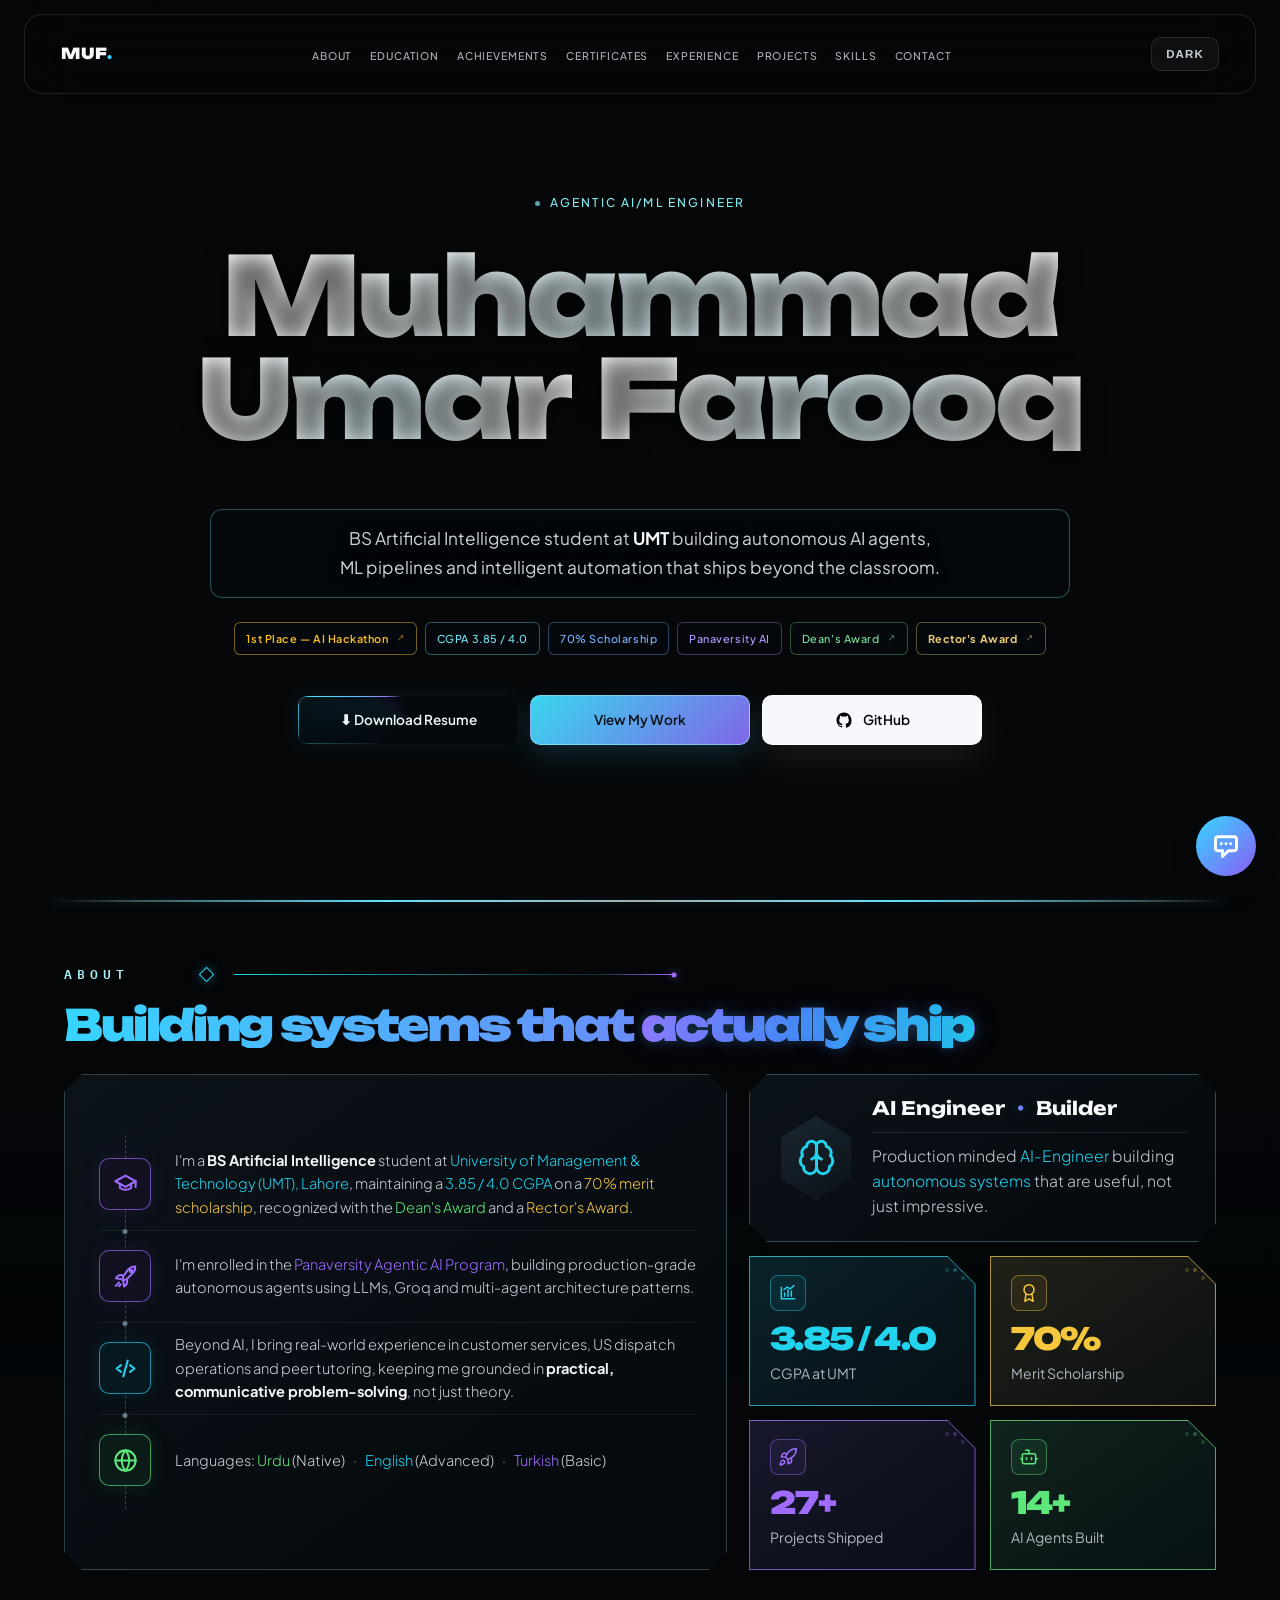
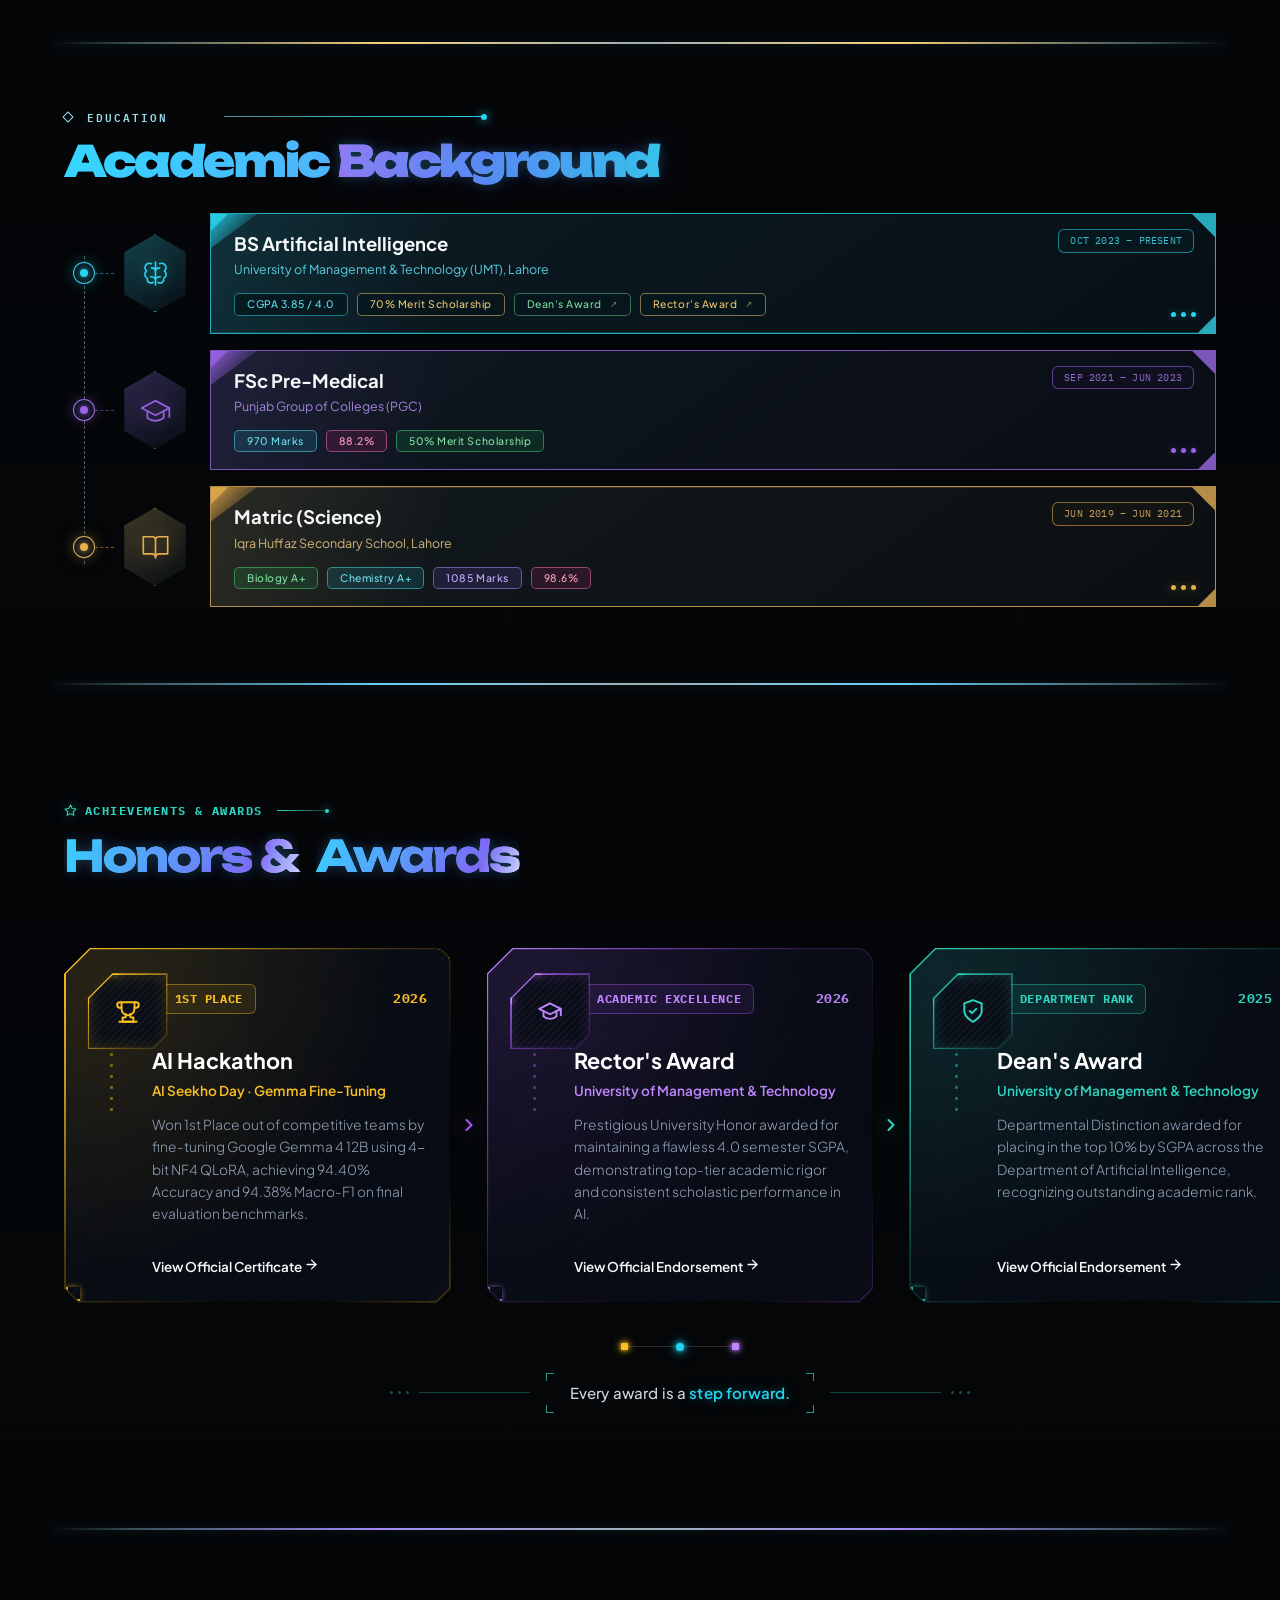
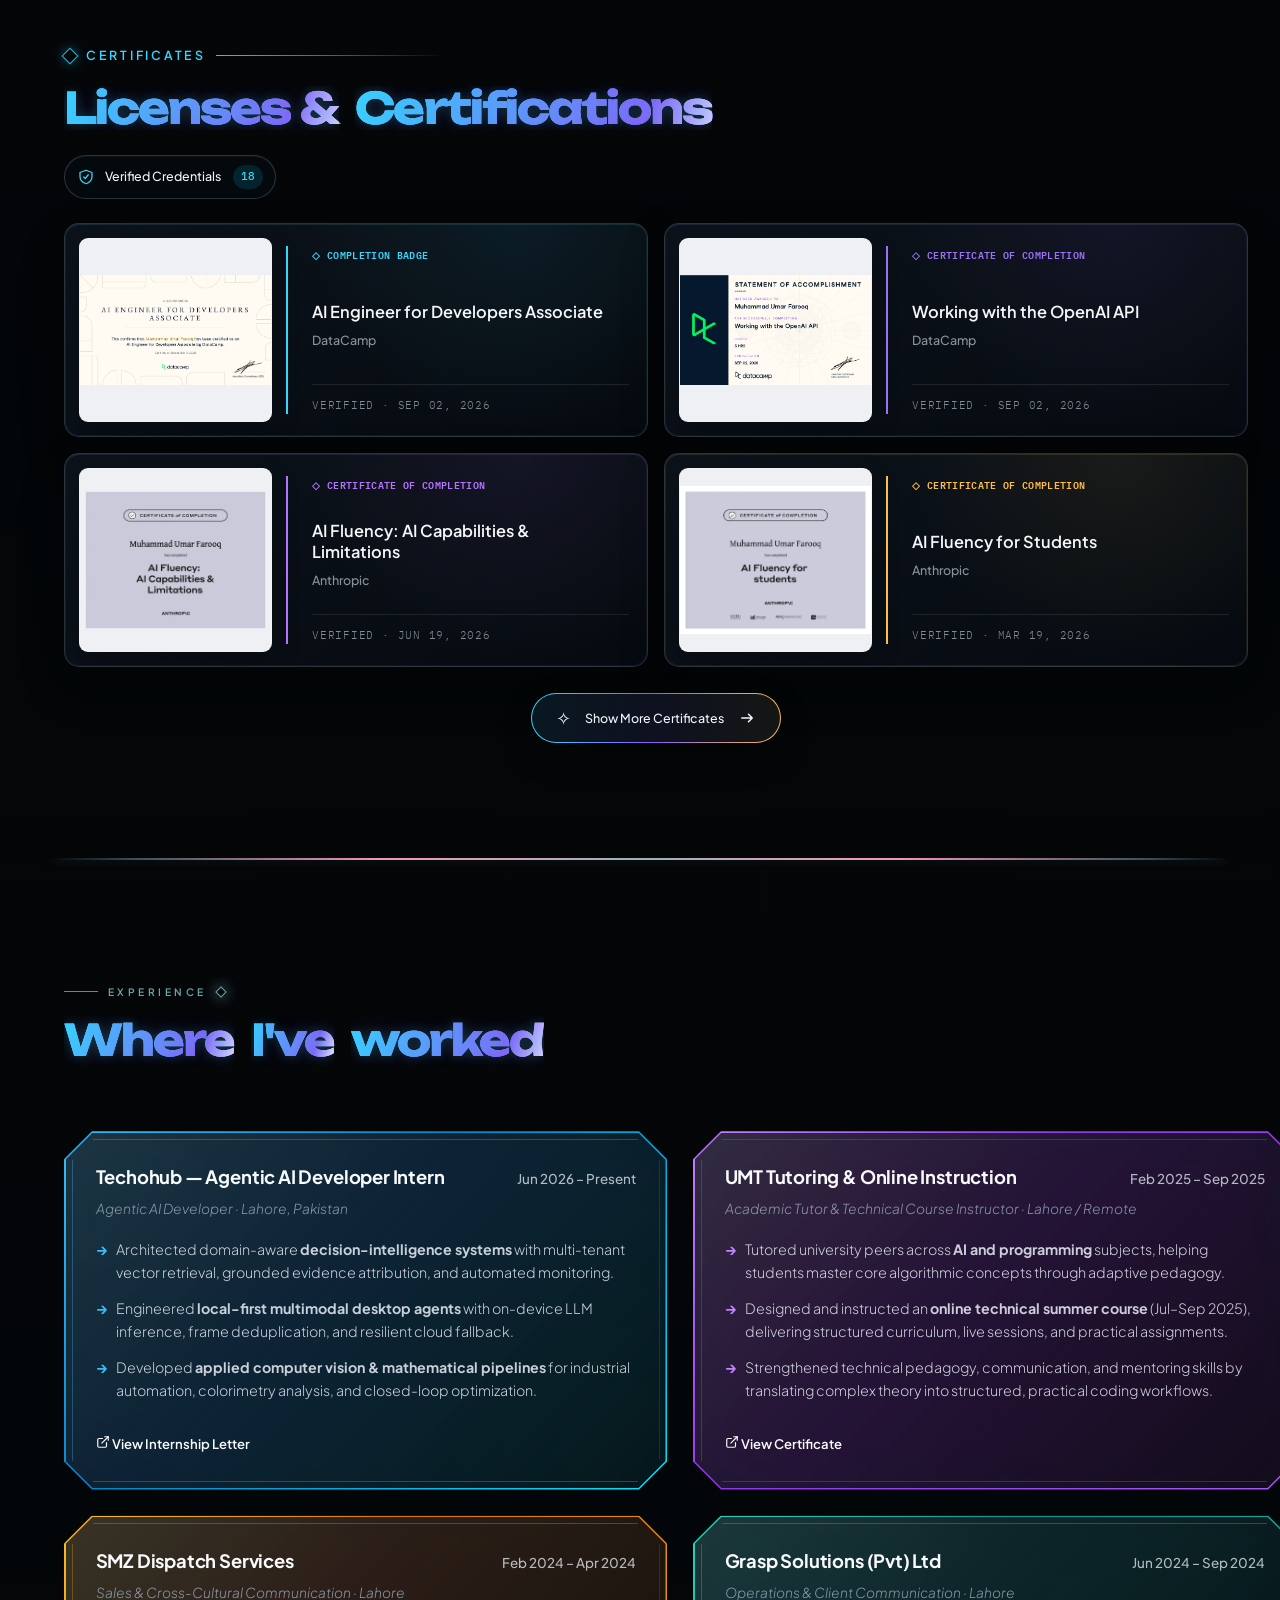
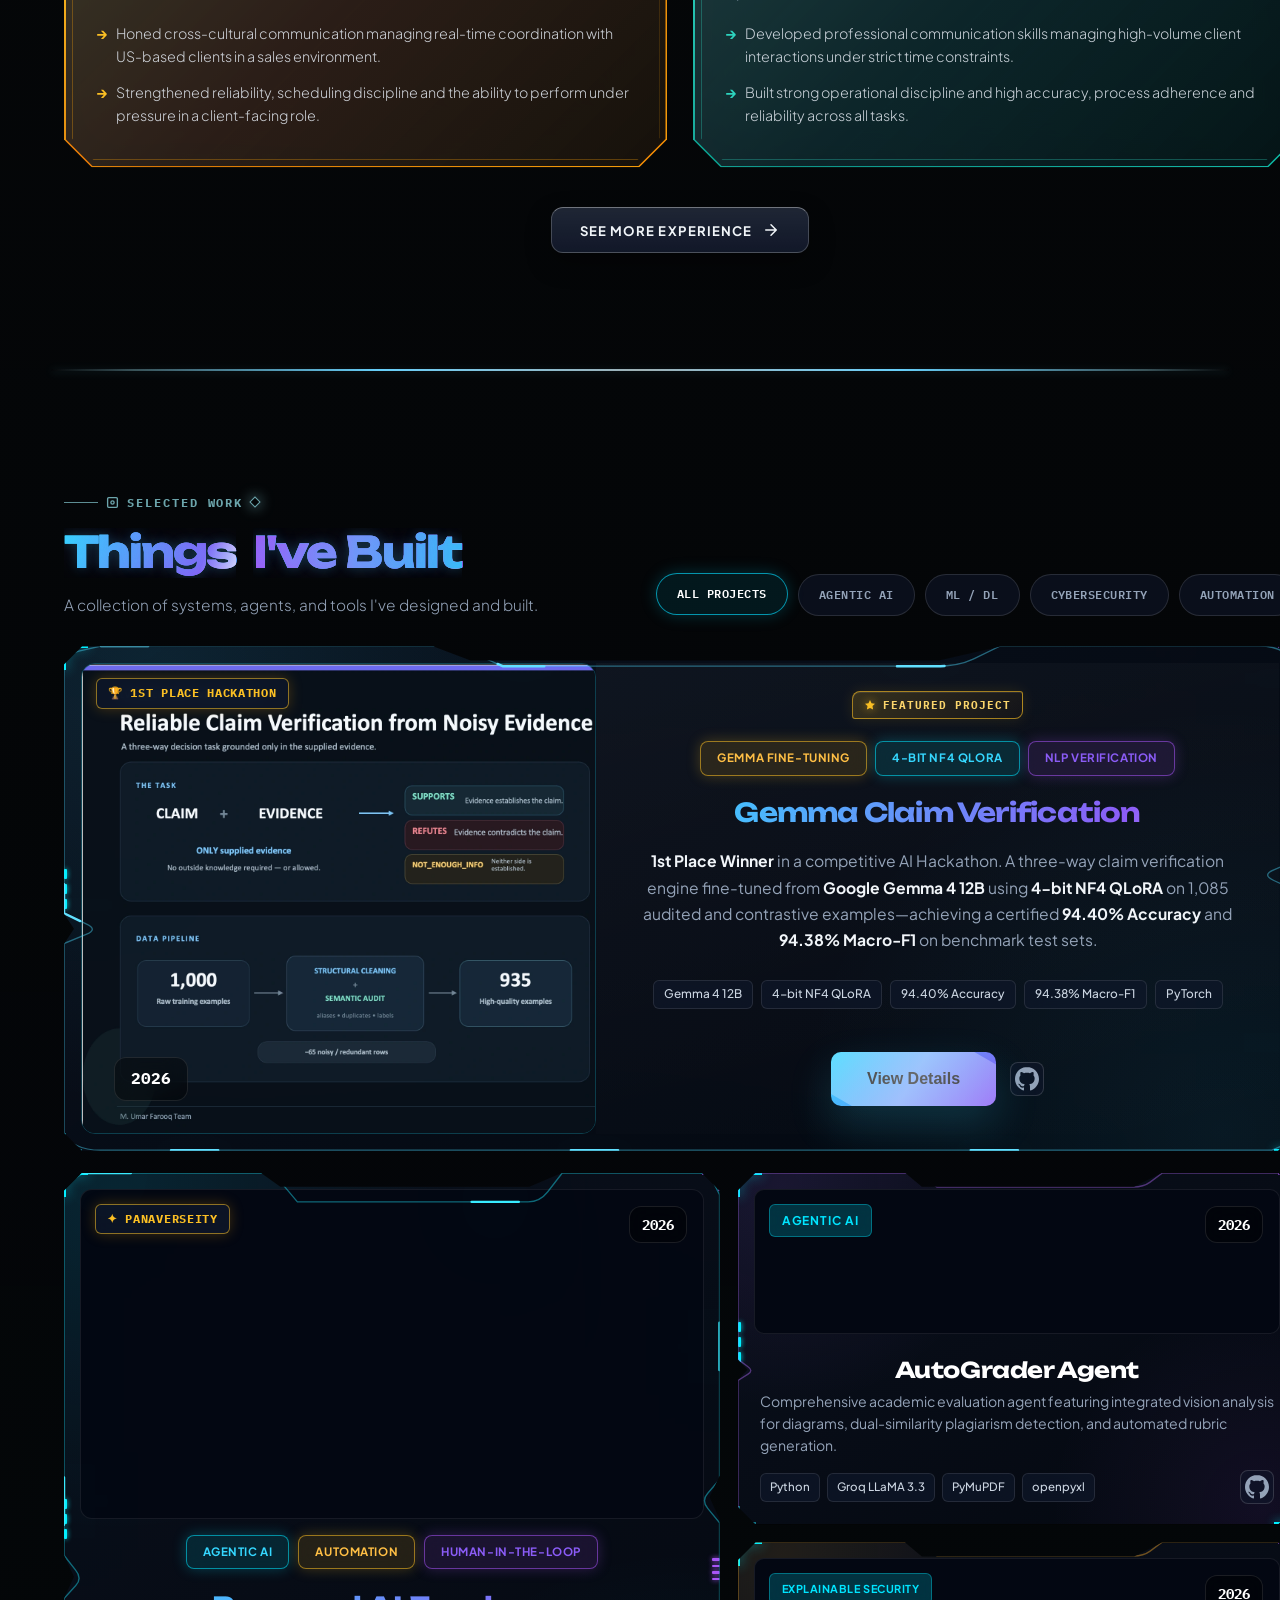
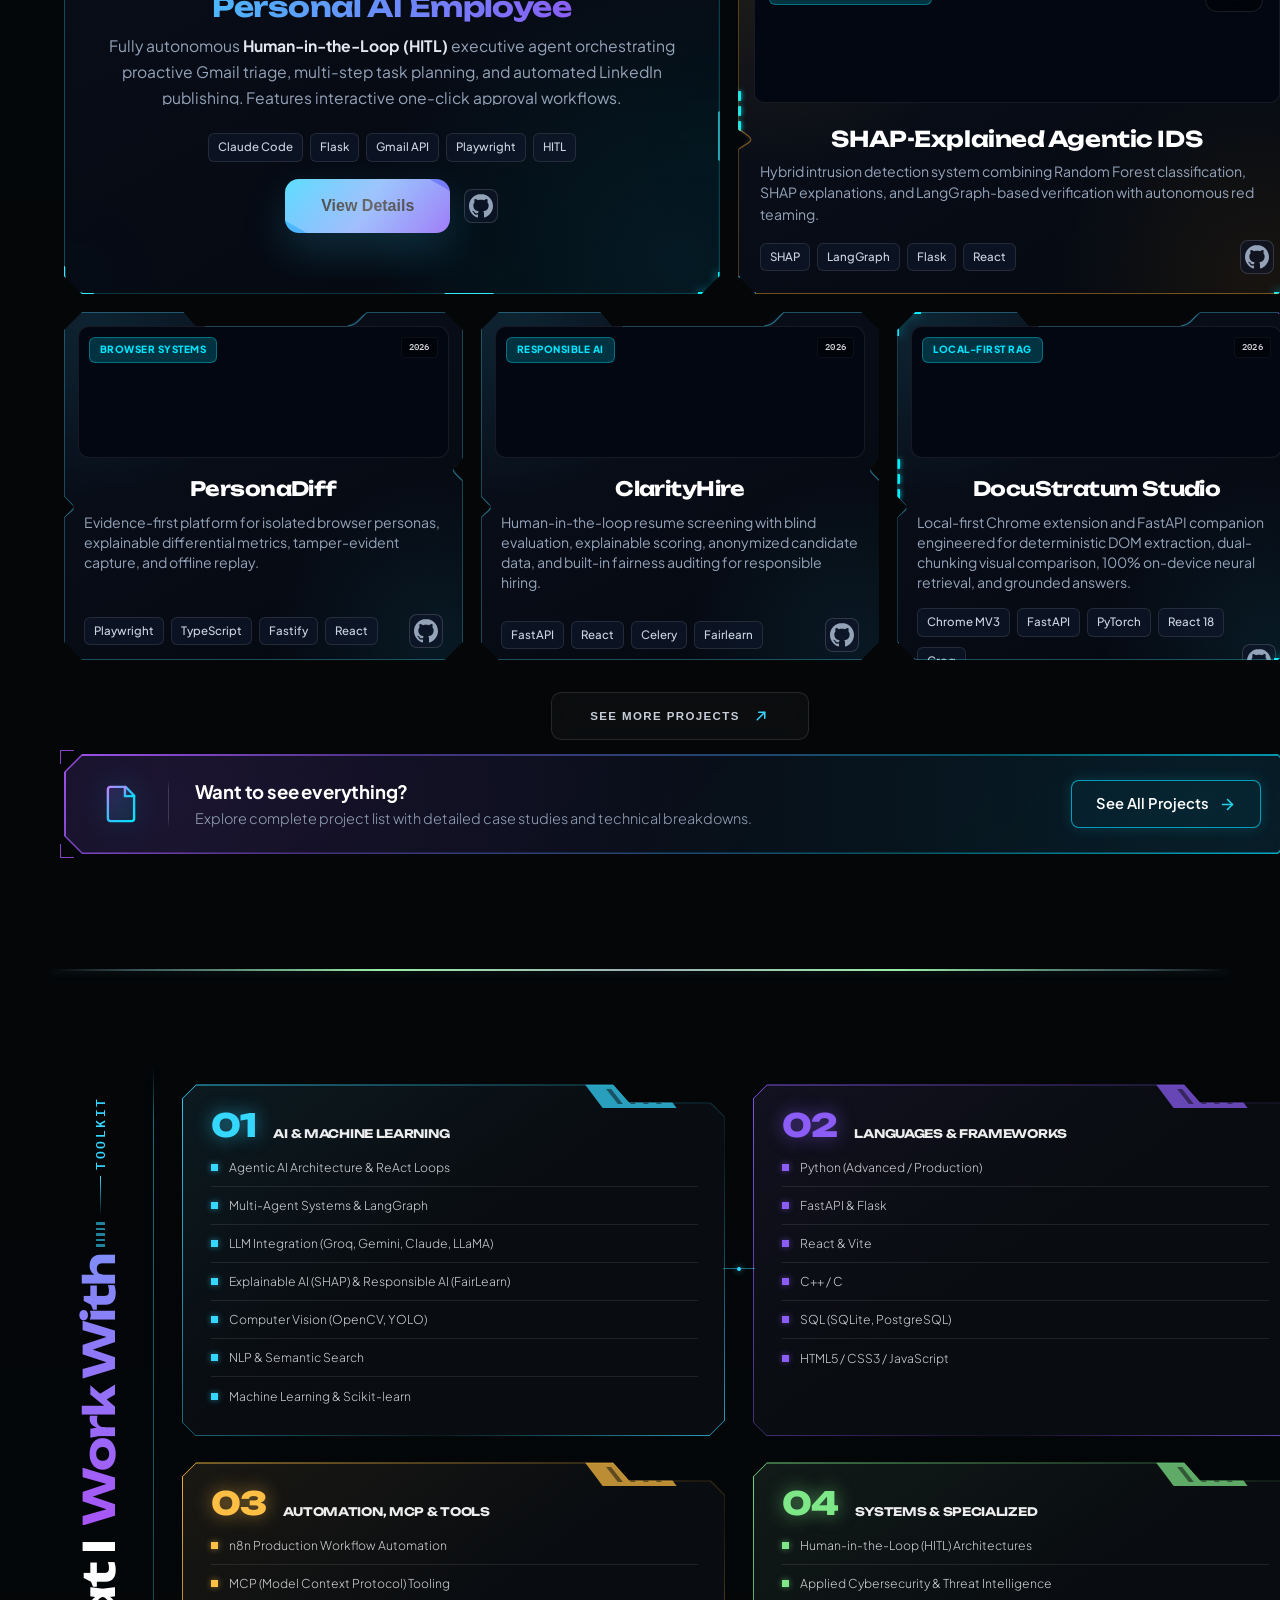
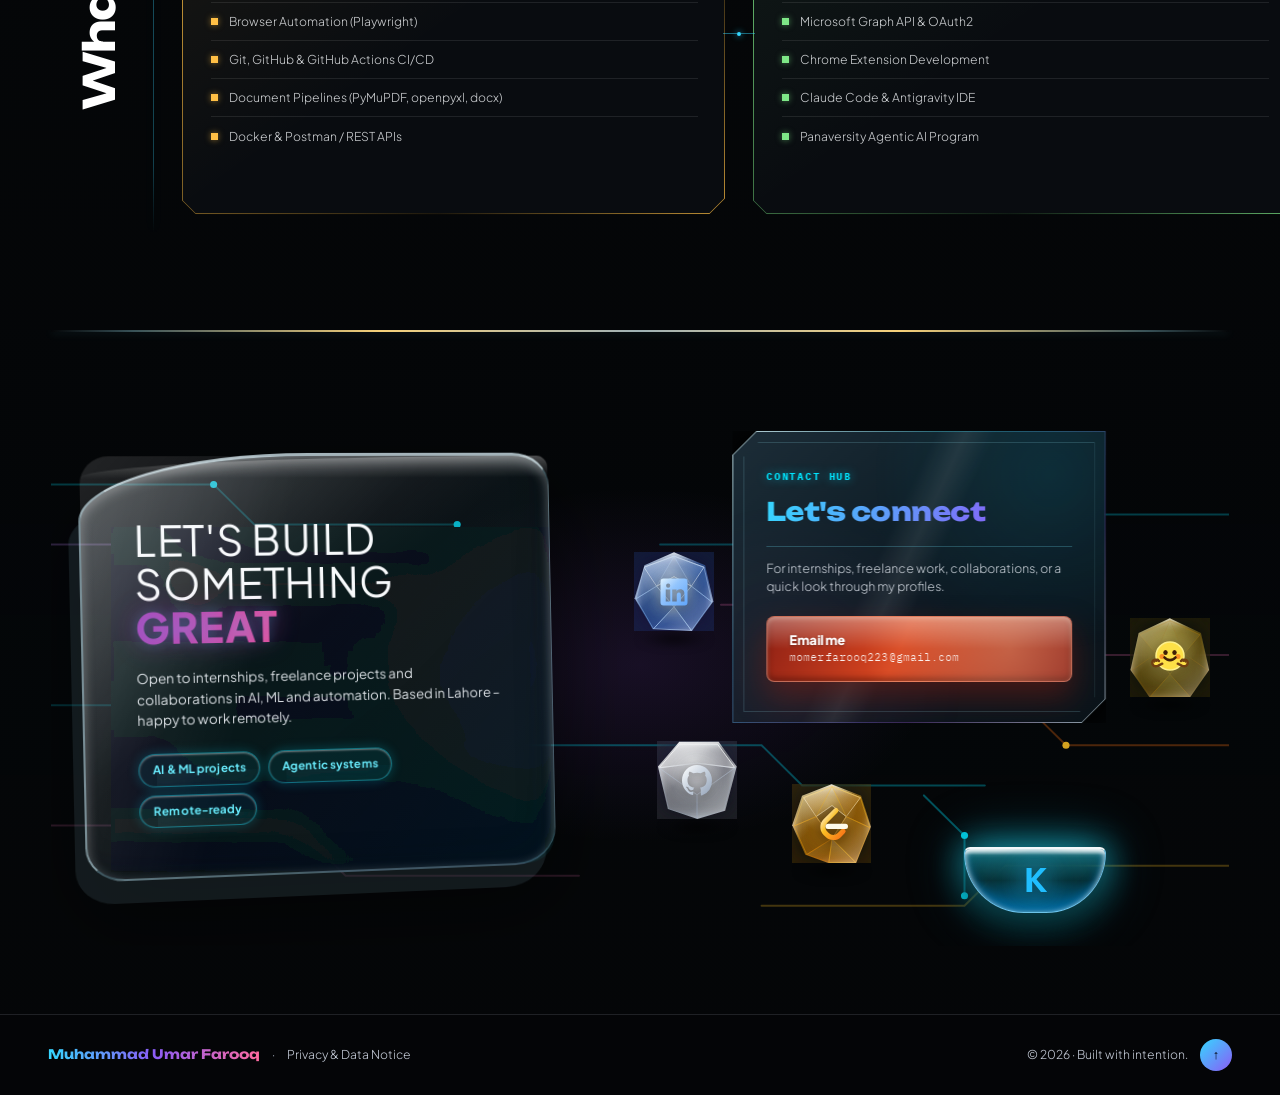
==== commit e33fdf76: "feat(seo): redesign OpenGraph social card with simplistic aesthetic cyber-slate visuals" ====
--- a/index.html
+++ b/index.html
@@ -13,8 +13,8 @@
     content="AI/ML Engineer and 1st-place winner of the AI Seekho Day 2026 Gemma Fine-Tuning Hackathon, building autonomous agentic systems, LLMs, and ML pipelines that ship beyond the classroom." />
   <meta property="og:type" content="website" />
   <meta property="og:url" content="https://omerfarooq223.github.io/" />
-  <meta property="og:image" content="https://omerfarooq223.github.io/assets/og-image.jpg?v=20260910" />
-  <meta property="og:image:secure_url" content="https://omerfarooq223.github.io/assets/og-image.jpg?v=20260910" />
+  <meta property="og:image" content="https://omerfarooq223.github.io/assets/og-image.jpg?v=20260927" />
+  <meta property="og:image:secure_url" content="https://omerfarooq223.github.io/assets/og-image.jpg?v=20260927" />
   <meta property="og:image:type" content="image/jpeg" />
   <meta property="og:image:width" content="1200" />
   <meta property="og:image:height" content="630" />
@@ -23,7 +23,7 @@
   <meta name="twitter:title" content="Muhammad Umar Farooq | AI Engineer" />
   <meta name="twitter:description"
     content="AI/ML Engineer and 1st-place winner of the AI Seekho Day 2026 Gemma Fine-Tuning Hackathon, building autonomous agentic systems, LLMs, and ML pipelines that ship beyond the classroom." />
-  <meta name="twitter:image" content="https://omerfarooq223.github.io/assets/og-image.jpg?v=20260910" />
+  <meta name="twitter:image" content="https://omerfarooq223.github.io/assets/og-image.jpg?v=20260927" />
   <link rel="icon" href="assets/favicon.svg" type="image/svg+xml" />
   <link rel="apple-touch-icon" href="assets/favicon.svg" />
   <script type="application/ld+json">
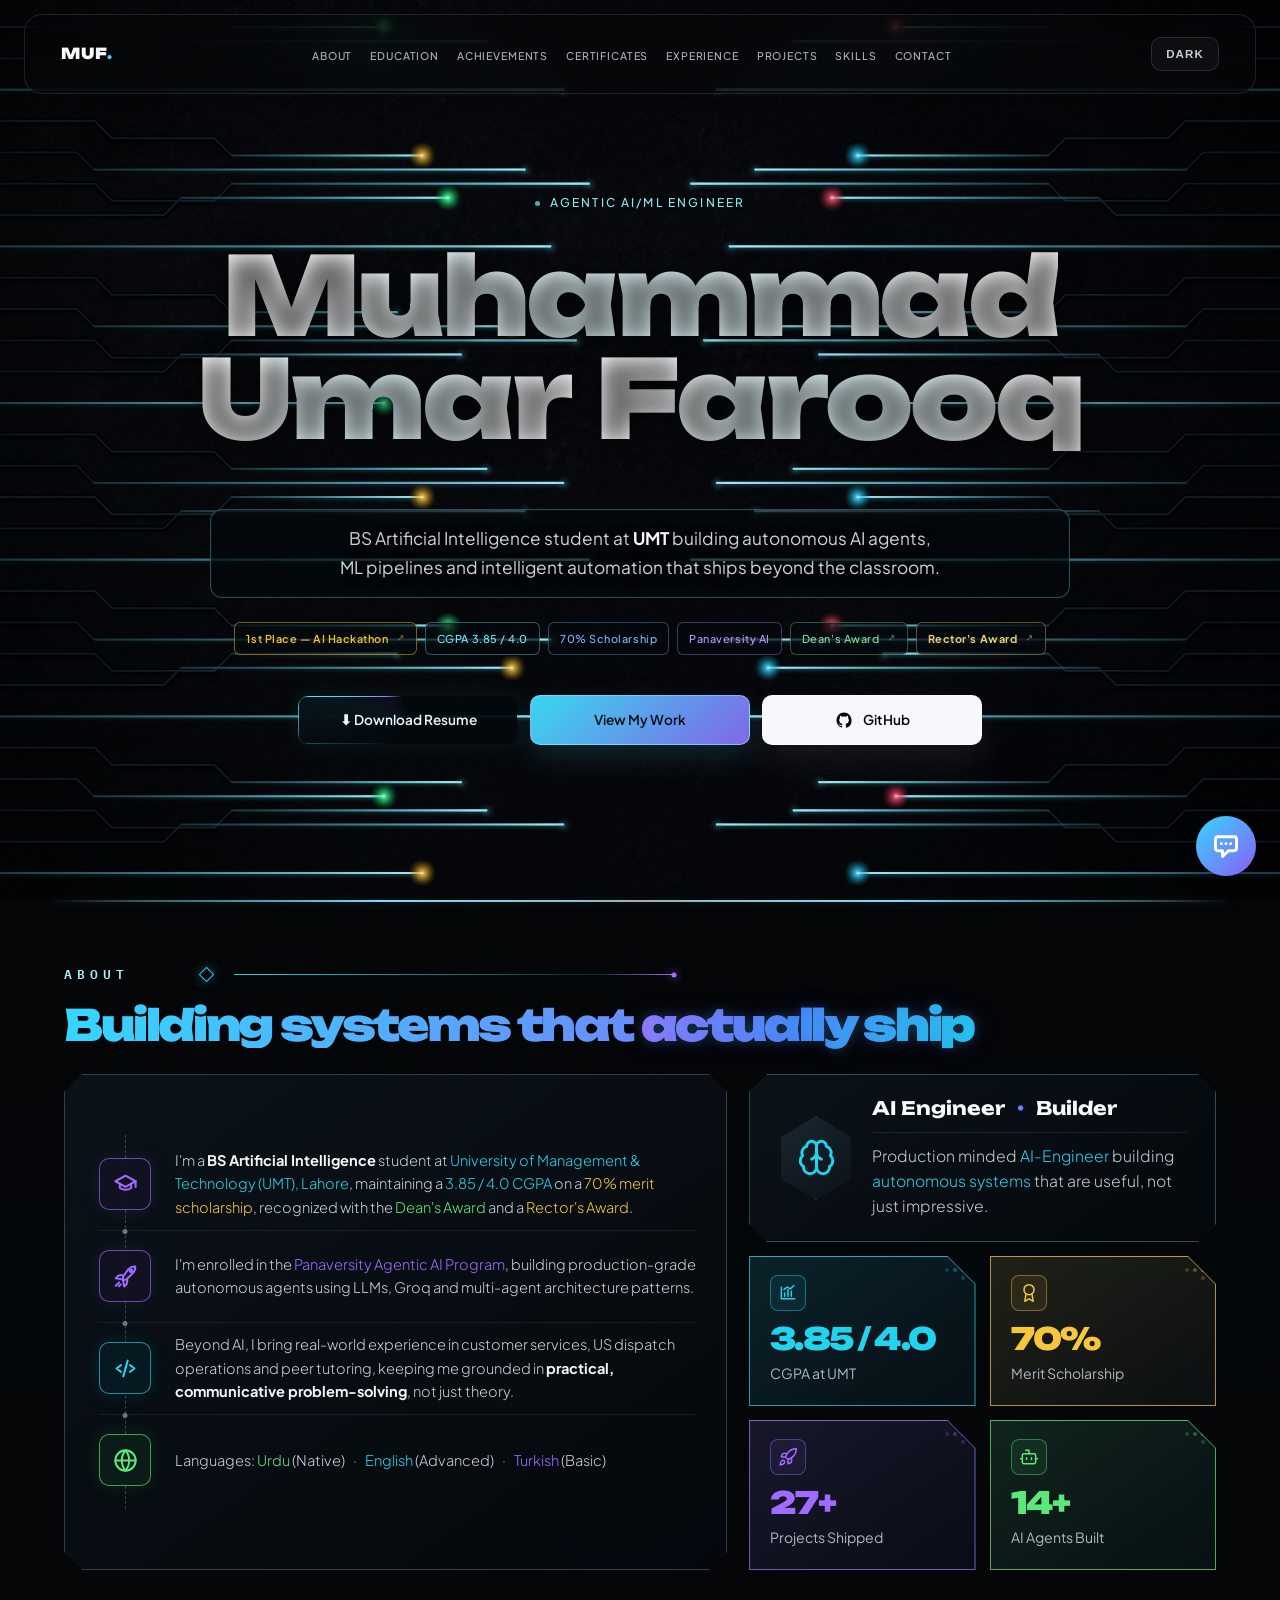
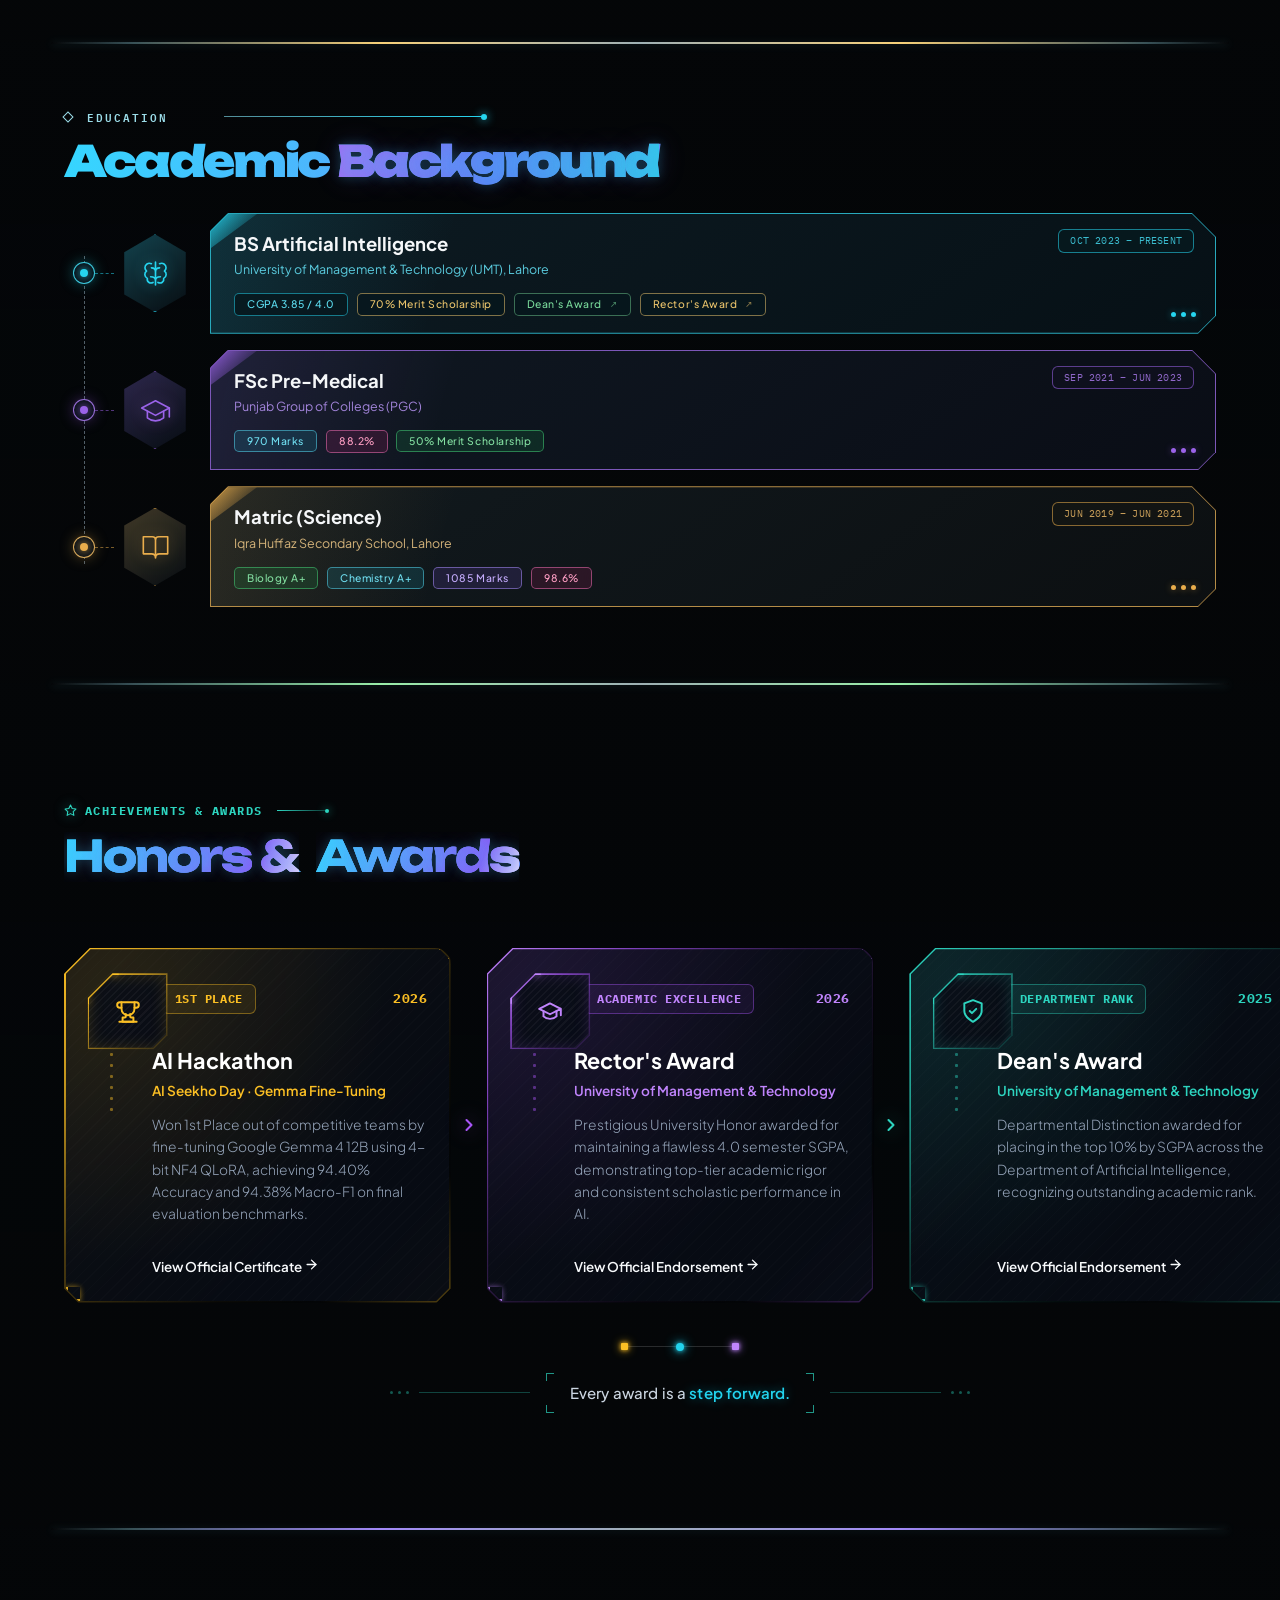
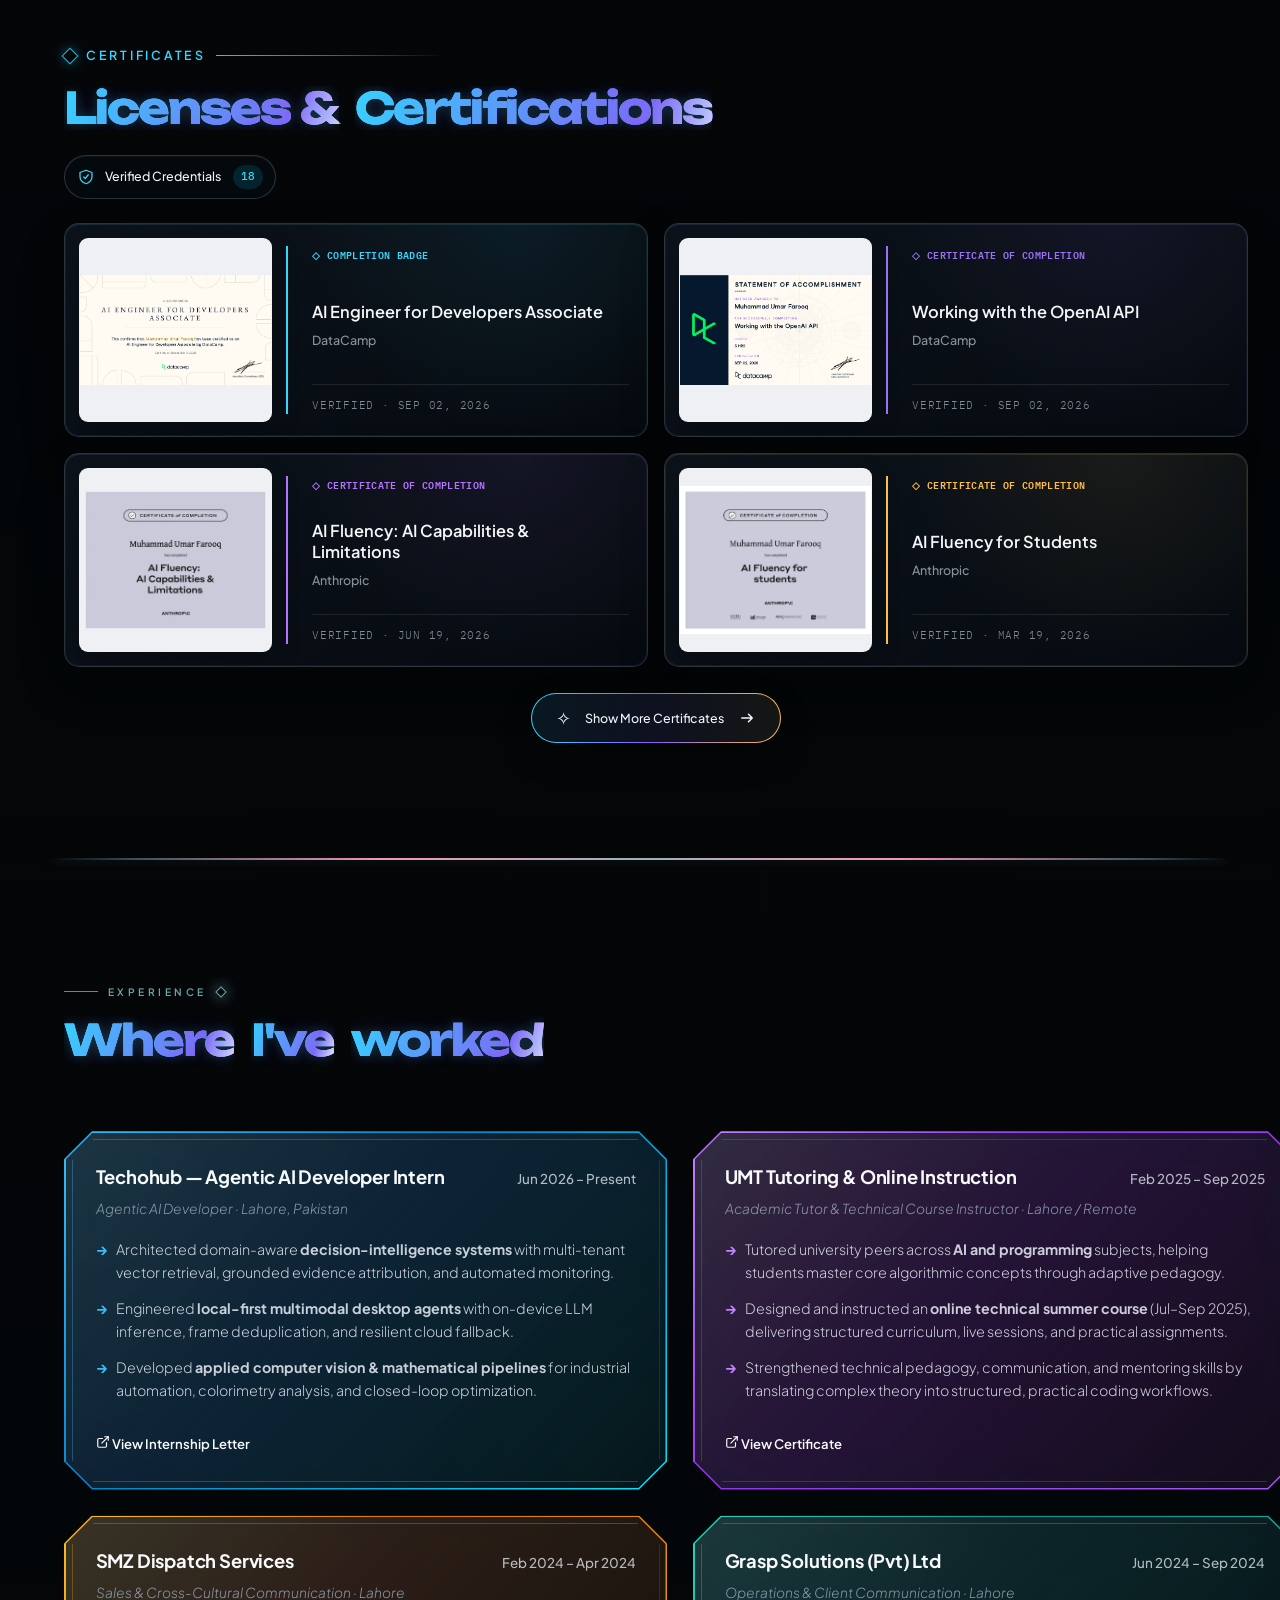
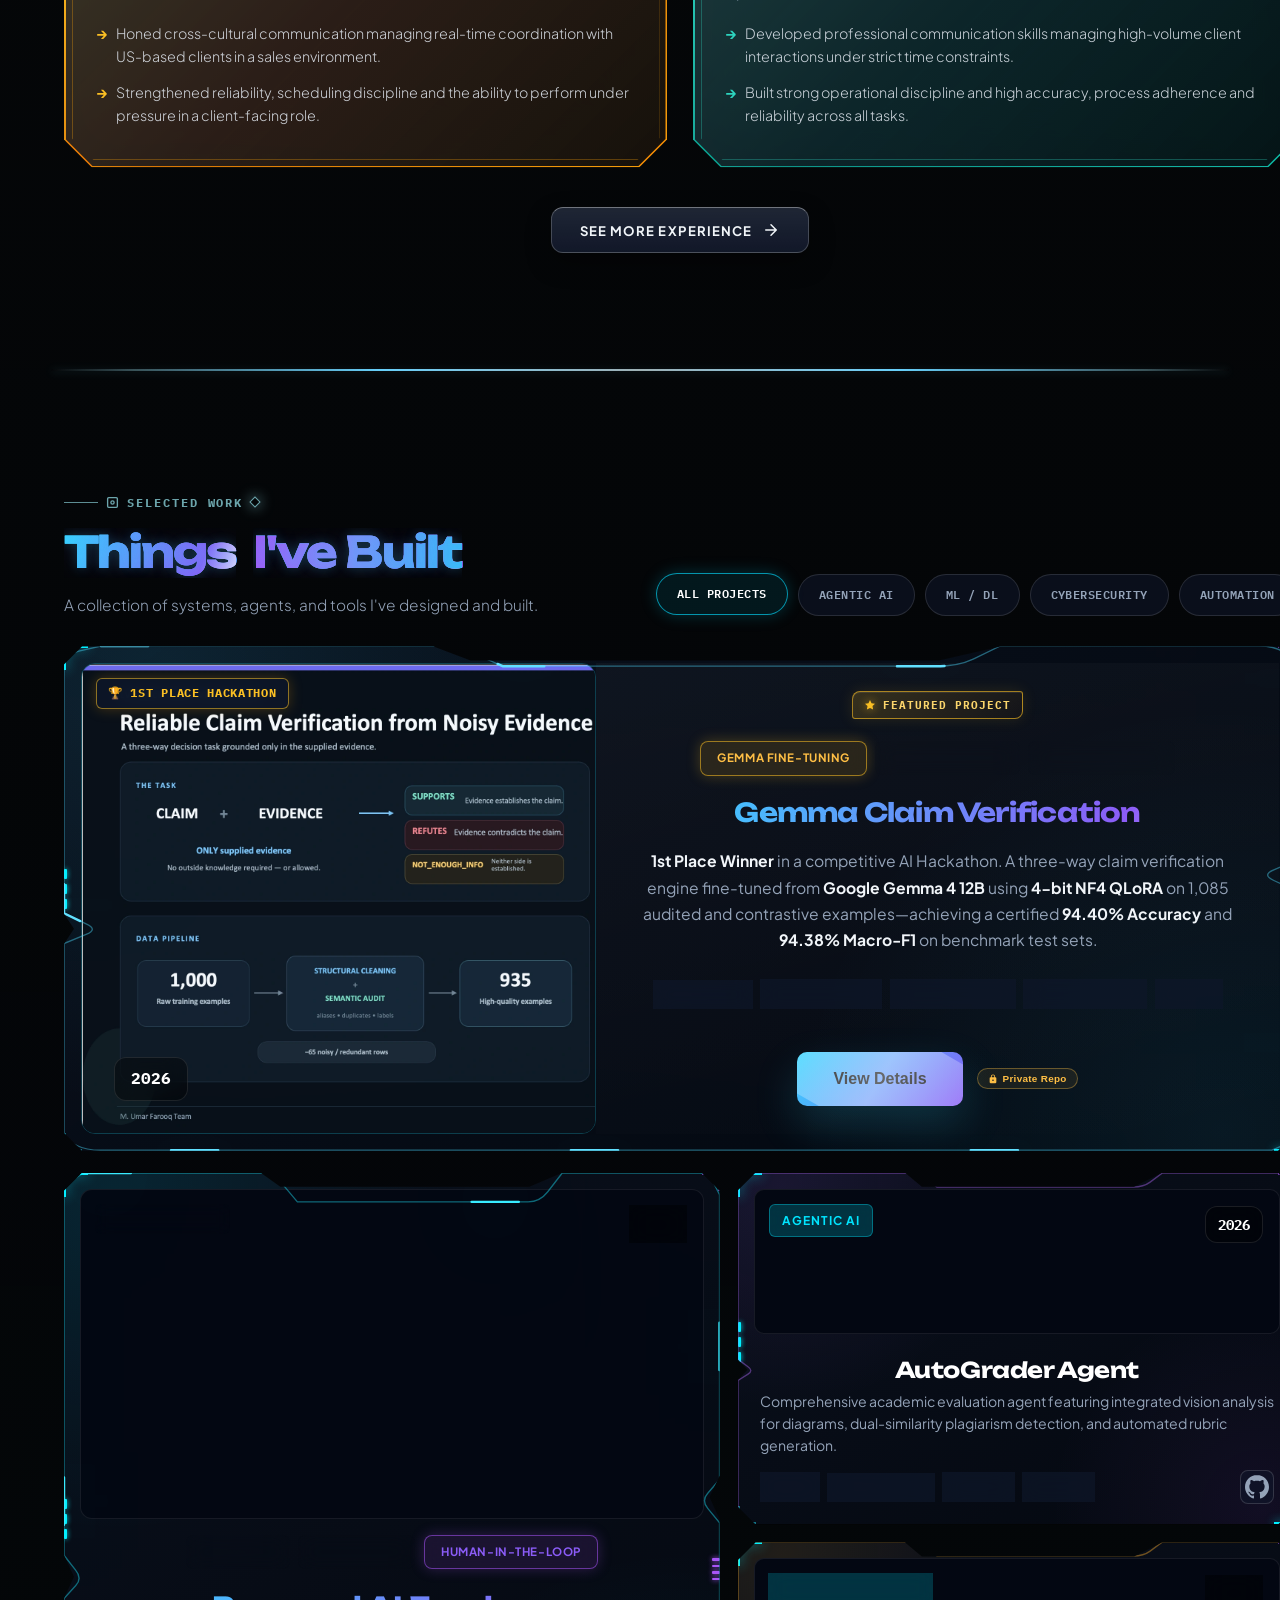
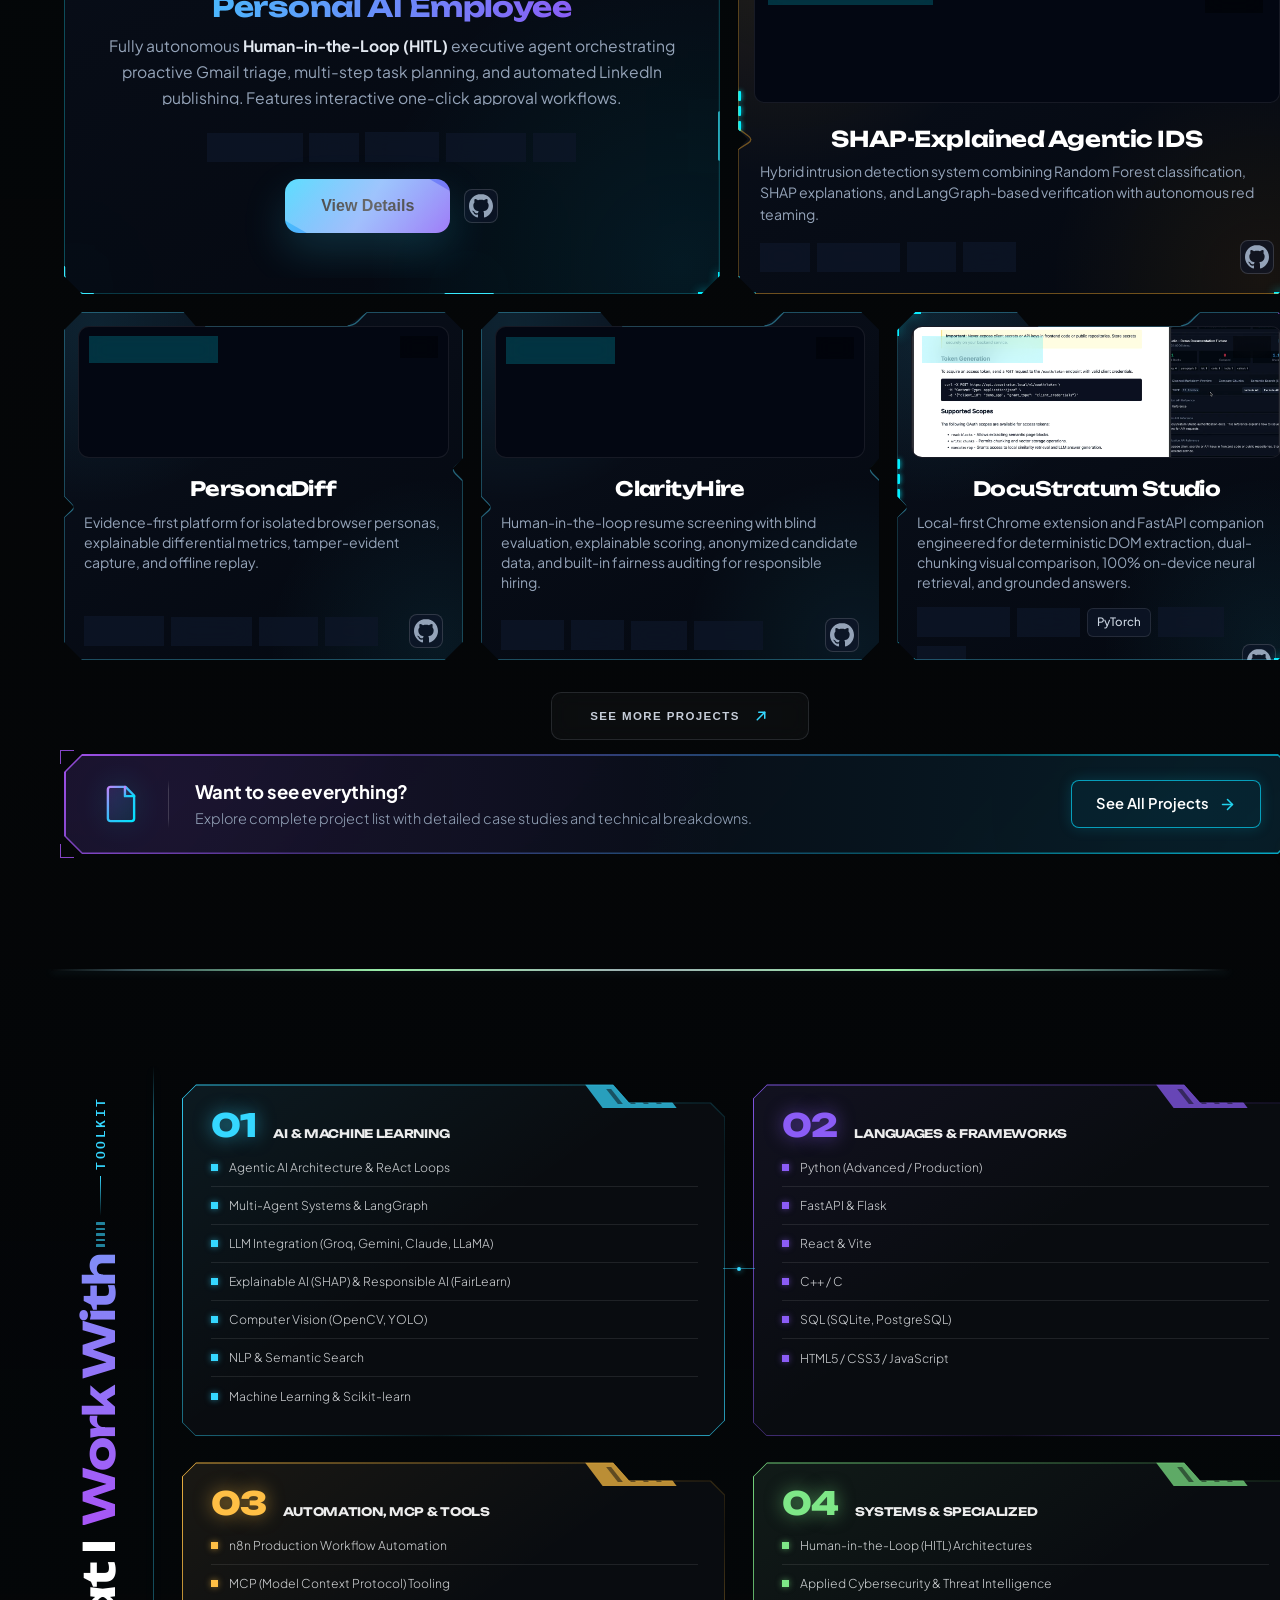
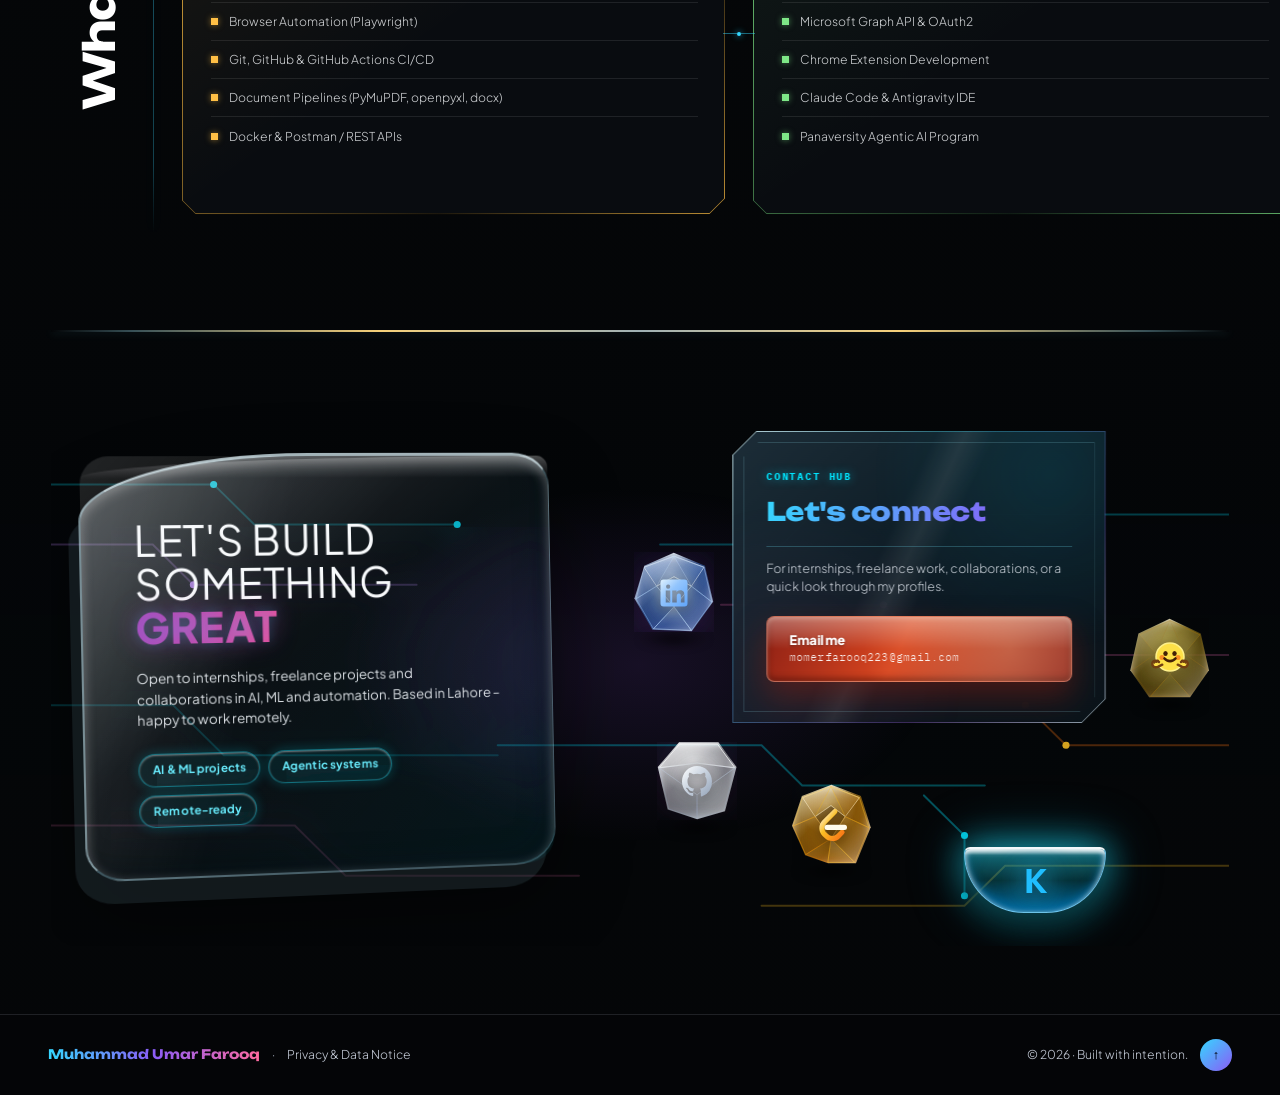
==== commit 451153e0: "feat: add private repository status badge and popover for Gemma project" ====
--- a/index.html
+++ b/index.html
@@ -1437,13 +1437,27 @@
               </div>
               <div class="p-actions-row">
                 <button class="shimmer-btn" onclick="openProjectModal('gemmaclaim', event)">View Details</button>
-                <a href="https://github.com/omerfarooq223/gemma-claim-verification" target="_blank" rel="noopener noreferrer"
-                  onclick="event.stopPropagation()" class="github-icon-btn" aria-label="GitHub Repository">
-                  <svg width="24" height="24" viewBox="0 0 24 24" fill="currentColor">
-                    <path
-                      d="M12 0c-6.626 0-12 5.373-12 12 0 5.302 3.438 9.8 8.207 11.387.599.111.793-.261.793-.577v-2.234c-3.338.726-4.041-1.416-4.041-1.416-.546-1.387-1.333-1.756-1.333-1.756-1.089-.745.083-.729.083-.729 1.205.084 1.839 1.237 1.839 1.237 1.07 1.834 2.807 1.304 3.492.997.107-.775.418-1.305.762-1.604-2.665-.305-5.467-1.334-5.467-5.931 0-1.311.469-2.381 1.236-3.221-.124-.303-.535-1.524.117-3.176 0 0 1.008-.322 3.301 1.23.957-.266 1.983-.399 3.003-.404 1.02.005 2.047.138 3.006.404 2.291-1.552 3.297-1.23 3.297-1.23.653 1.653.242 2.874.118 3.176.77.84 1.235 1.911 1.235 3.221 0 4.609-2.807 5.624-5.479 5.921.43.372.823 1.102.823 2.222v3.293c0 .319.192.694.801.576 4.765-1.589 8.199-6.086 8.199-11.386 0-6.627-5.373-12-12-12z" />
-                  </svg>
-                </a>
+                <span class="pill-private-wrap" onclick="event.stopPropagation()">
+                  <button class="pill-private" type="button"
+                    aria-expanded="false"
+                    aria-haspopup="true"
+                    onclick="togglePrivatePopover(this)">
+                    <svg width="10" height="10" viewBox="0 0 24 24" fill="currentColor" aria-hidden="true">
+                      <path d="M18 8h-1V6A5 5 0 0 0 7 6v2H6a2 2 0 0 0-2 2v10a2 2 0 0 0 2 2h12a2 2 0 0 0 2-2V10a2 2 0 0 0-2-2zm-6 9a2 2 0 1 1 0-4 2 2 0 0 1 0 4zm3.1-9H8.9V6a3.1 3.1 0 0 1 6.2 0v2z"/>
+                    </svg>
+                    Private Repo
+                  </button>
+                  <div class="private-popover" role="tooltip">
+                    <div class="private-popover-header">
+                      <div class="private-popover-icon">🔒</div>
+                      <span class="private-popover-title">Repository Private</span>
+                    </div>
+                    <p class="private-popover-body">
+                      The <strong>Gemma Claim Verification</strong> repository is not publicly
+                      available at this time. It will be released in the future.
+                    </p>
+                  </div>
+                </span>
               </div>
             </div>
           </div>
--- a/css/overrides.css
+++ b/css/overrides.css
@@ -4012,3 +4012,250 @@
   }
 }
 
+/* ============================================================
+   Private-Repo Pill & Popover
+   Used on cards whose GitHub repos are locked during peer review.
+   ============================================================ */
+
+/* Pill wrapper — sits in the pstk / all-card-stack row */
+.pill-private-wrap {
+  position: relative;
+  display: inline-flex;
+  align-items: center;
+}
+
+/* The pill itself */
+.pill-private {
+  display: inline-flex;
+  align-items: center;
+  gap: 5px;
+  padding: 4px 10px;
+  border-radius: 100px;
+  font-size: .62rem;
+  font-weight: 600;
+  letter-spacing: .03em;
+  cursor: pointer;
+  user-select: none;
+  border: 1px solid rgba(255, 191, 69, .35);
+  background: rgba(255, 191, 69, .08);
+  color: var(--amber);
+  transition: background .2s, border-color .2s, box-shadow .2s;
+  white-space: nowrap;
+}
+
+.pill-private:hover,
+.pill-private:focus-visible {
+  background: rgba(255, 191, 69, .15);
+  border-color: rgba(255, 191, 69, .55);
+  box-shadow: 0 0 10px rgba(255, 191, 69, .25);
+  outline: none;
+}
+
+.pill-private svg {
+  flex-shrink: 0;
+}
+
+/* Popover panel */
+.private-popover {
+  position: absolute;
+  bottom: calc(100% + 10px);
+  left: 50%;
+  transform: translateX(-50%) translateY(6px);
+  width: 270px;
+  background: rgba(13, 17, 23, .97);
+  border: 1px solid rgba(255, 191, 69, .3);
+  border-radius: 12px;
+  padding: 14px 16px;
+  box-shadow: 0 8px 32px rgba(0, 0, 0, .55), 0 0 18px rgba(255, 191, 69, .1);
+  backdrop-filter: blur(16px);
+  -webkit-backdrop-filter: blur(16px);
+  z-index: 9999;
+  opacity: 0;
+  pointer-events: none;
+  transition: opacity .2s, transform .2s;
+}
+
+.private-popover.is-open {
+  opacity: 1;
+  pointer-events: auto;
+  transform: translateX(-50%) translateY(0);
+}
+
+/* Small arrow pointing down toward the pill */
+.private-popover::after {
+  content: '';
+  position: absolute;
+  top: 100%;
+  left: 50%;
+  transform: translateX(-50%);
+  border: 6px solid transparent;
+  border-top-color: rgba(255, 191, 69, .3);
+}
+
+.private-popover-header {
+  display: flex;
+  align-items: center;
+  gap: 7px;
+  margin-bottom: 8px;
+}
+
+.private-popover-icon {
+  width: 28px;
+  height: 28px;
+  border-radius: 7px;
+  background: rgba(255, 191, 69, .12);
+  border: 1px solid rgba(255, 191, 69, .25);
+  display: flex;
+  align-items: center;
+  justify-content: center;
+  flex-shrink: 0;
+  font-size: .9rem;
+}
+
+.private-popover-title {
+  font-size: .72rem;
+  font-weight: 700;
+  color: var(--amber);
+  letter-spacing: .04em;
+  text-transform: uppercase;
+}
+
+.private-popover-body {
+  font-size: .68rem;
+  line-height: 1.6;
+  color: var(--muted2);
+}
+
+.private-popover-body strong {
+  color: #f8fafc;
+}
+
+/* Ensure popover isn't clipped by card overflow */
+#gemmaclaim-card .pill-private-wrap,
+.project-showcase-companion .pill-private-wrap {
+  z-index: 10;
+}
+
+/* Light theme adjustments */
+html[data-theme="light"] .private-popover {
+  background: rgba(248, 250, 252, .97);
+  border-color: rgba(180, 120, 0, .3);
+  box-shadow: 0 8px 32px rgba(0, 0, 0, .12), 0 0 18px rgba(180, 120, 0, .1);
+}
+
+html[data-theme="light"] .private-popover::after {
+  border-top-color: rgba(180, 120, 0, .3);
+}
+
+html[data-theme="light"] .private-popover-body {
+  color: #334155;
+}
+
+html[data-theme="light"] .private-popover-body strong {
+  color: #0f172a;
+}
+
+html[data-theme="light"] .private-popover-title {
+  color: #92400e;
+}
+
+html[data-theme="light"] .private-popover-icon {
+  background: rgba(180, 120, 0, .1);
+  border-color: rgba(180, 120, 0, .25);
+}
+
+/* all-projects page compact private badge */
+.all-card-private-badge {
+  display: inline-flex;
+  align-items: center;
+  gap: 4px;
+  padding: 2px 8px;
+  border-radius: 100px;
+  font-size: .58rem;
+  font-weight: 600;
+  letter-spacing: .03em;
+  border: 1px solid rgba(255, 191, 69, .35);
+  background: rgba(255, 191, 69, .08);
+  color: var(--amber);
+  cursor: pointer;
+  transition: background .2s, border-color .2s;
+  margin-top: 4px;
+}
+
+.all-card-private-badge:hover {
+  background: rgba(255, 191, 69, .15);
+  border-color: rgba(255, 191, 69, .5);
+}
+
+/* SHAP card: pill is at far-right (margin-left:auto), so anchor popover
+   to the right edge of the pill rather than center it — prevents overflow. */
+.project-showcase-companion .private-popover {
+  left: auto;
+  right: 0;
+  transform: translateY(6px);
+}
+
+.project-showcase-companion .private-popover.is-open {
+  transform: translateY(0);
+}
+
+.project-showcase-companion .private-popover::after {
+  left: auto;
+  right: 12px;
+  transform: none;
+}
+
+/* ── all-projects page: private badge in meta row ── */
+.all-private-badge-wrap {
+  position: relative;
+  display: inline-flex;
+  align-items: center;
+  margin-left: auto;
+  cursor: pointer;
+}
+
+.all-private-badge {
+  display: inline-flex;
+  align-items: center;
+  gap: 4px;
+  padding: 3px 8px;
+  border-radius: 100px;
+  font-size: .58rem;
+  font-weight: 600;
+  letter-spacing: .03em;
+  border: 1px solid rgba(255, 191, 69, .35);
+  background: rgba(255, 191, 69, .08);
+  color: var(--amber);
+  white-space: nowrap;
+  transition: background .2s, border-color .2s;
+}
+
+.all-private-badge-wrap:hover .all-private-badge {
+  background: rgba(255, 191, 69, .15);
+  border-color: rgba(255, 191, 69, .5);
+}
+
+/* Popover opens downward from the meta row badge */
+.all-private-popover {
+  top: calc(100% + 8px);
+  bottom: auto;
+  left: auto;
+  right: 0;
+  transform: translateY(-4px);
+}
+
+.all-private-popover.is-open {
+  transform: translateY(0);
+}
+
+/* Arrow points up toward the badge */
+.all-private-popover::after {
+  top: auto;
+  bottom: 100%;
+  left: auto;
+  right: 12px;
+  transform: none;
+  border-top-color: transparent;
+  border-bottom-color: rgba(255, 191, 69, .3);
+}
+
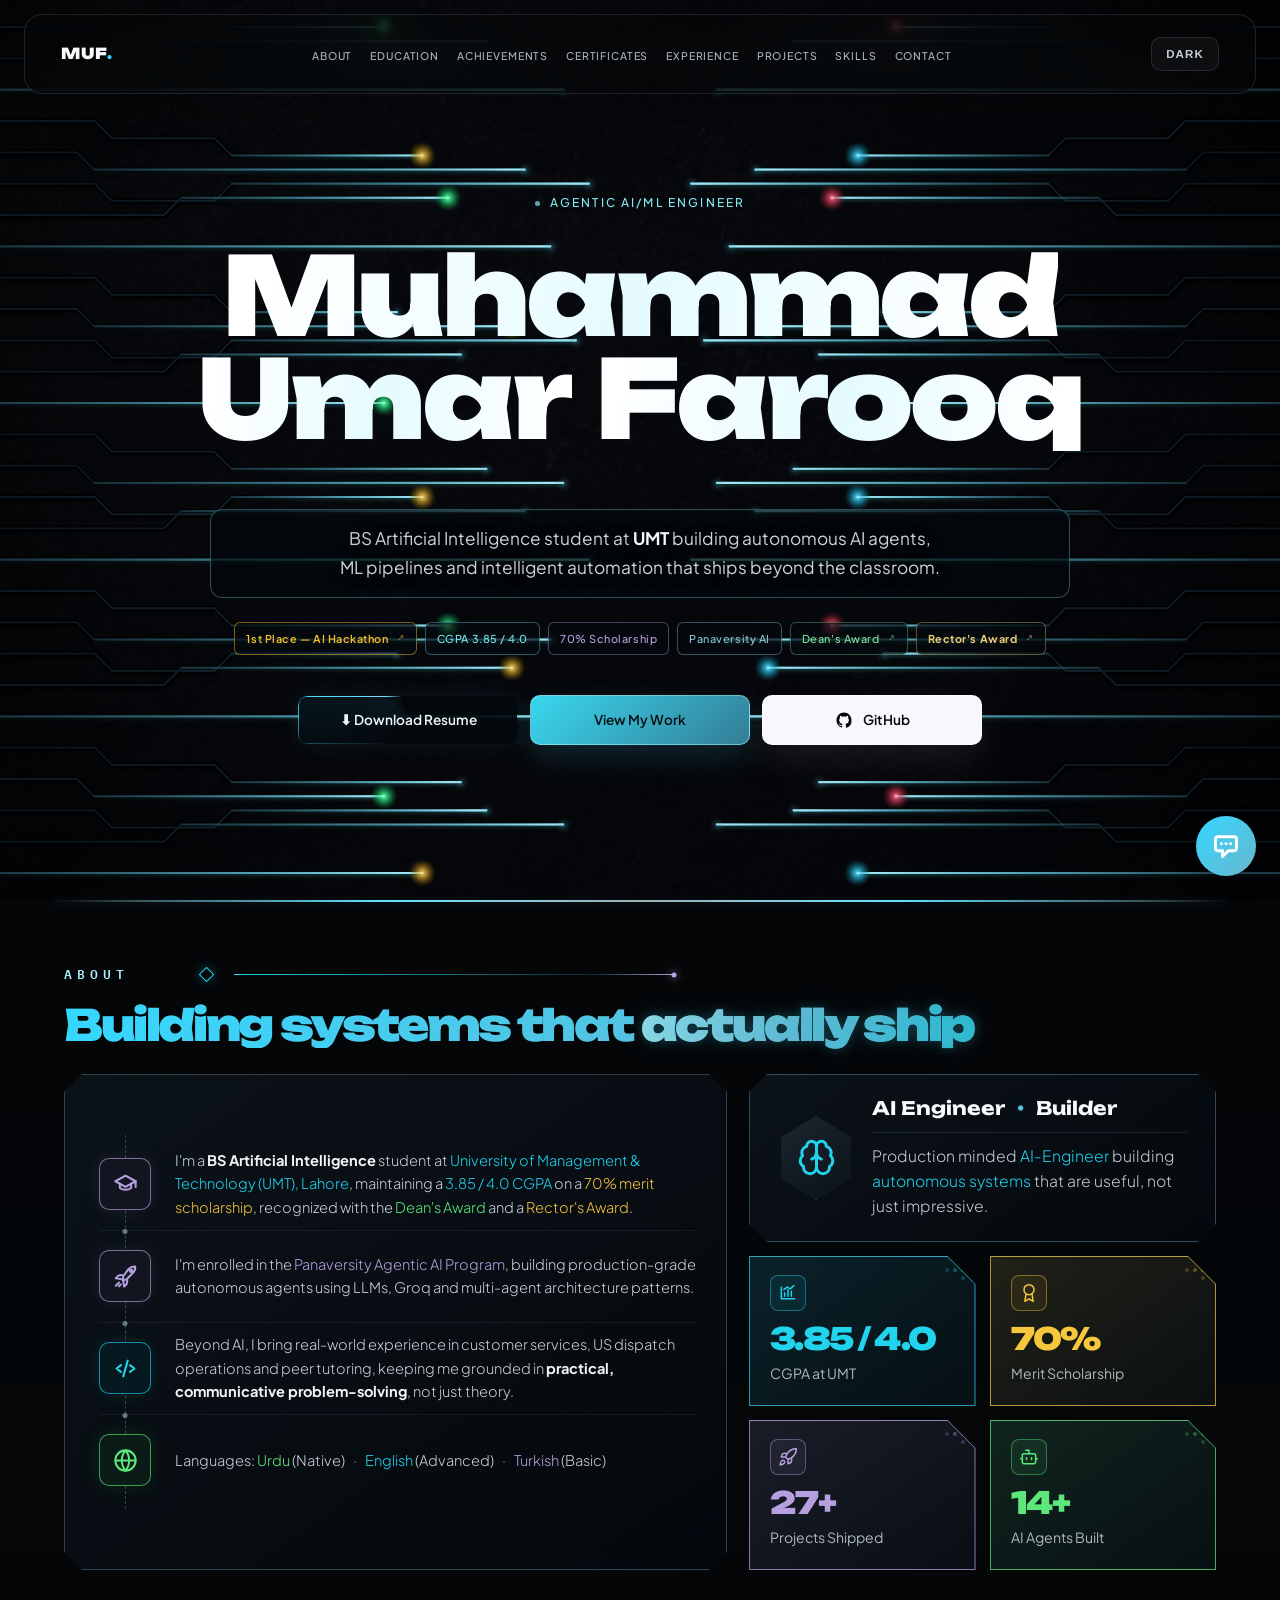
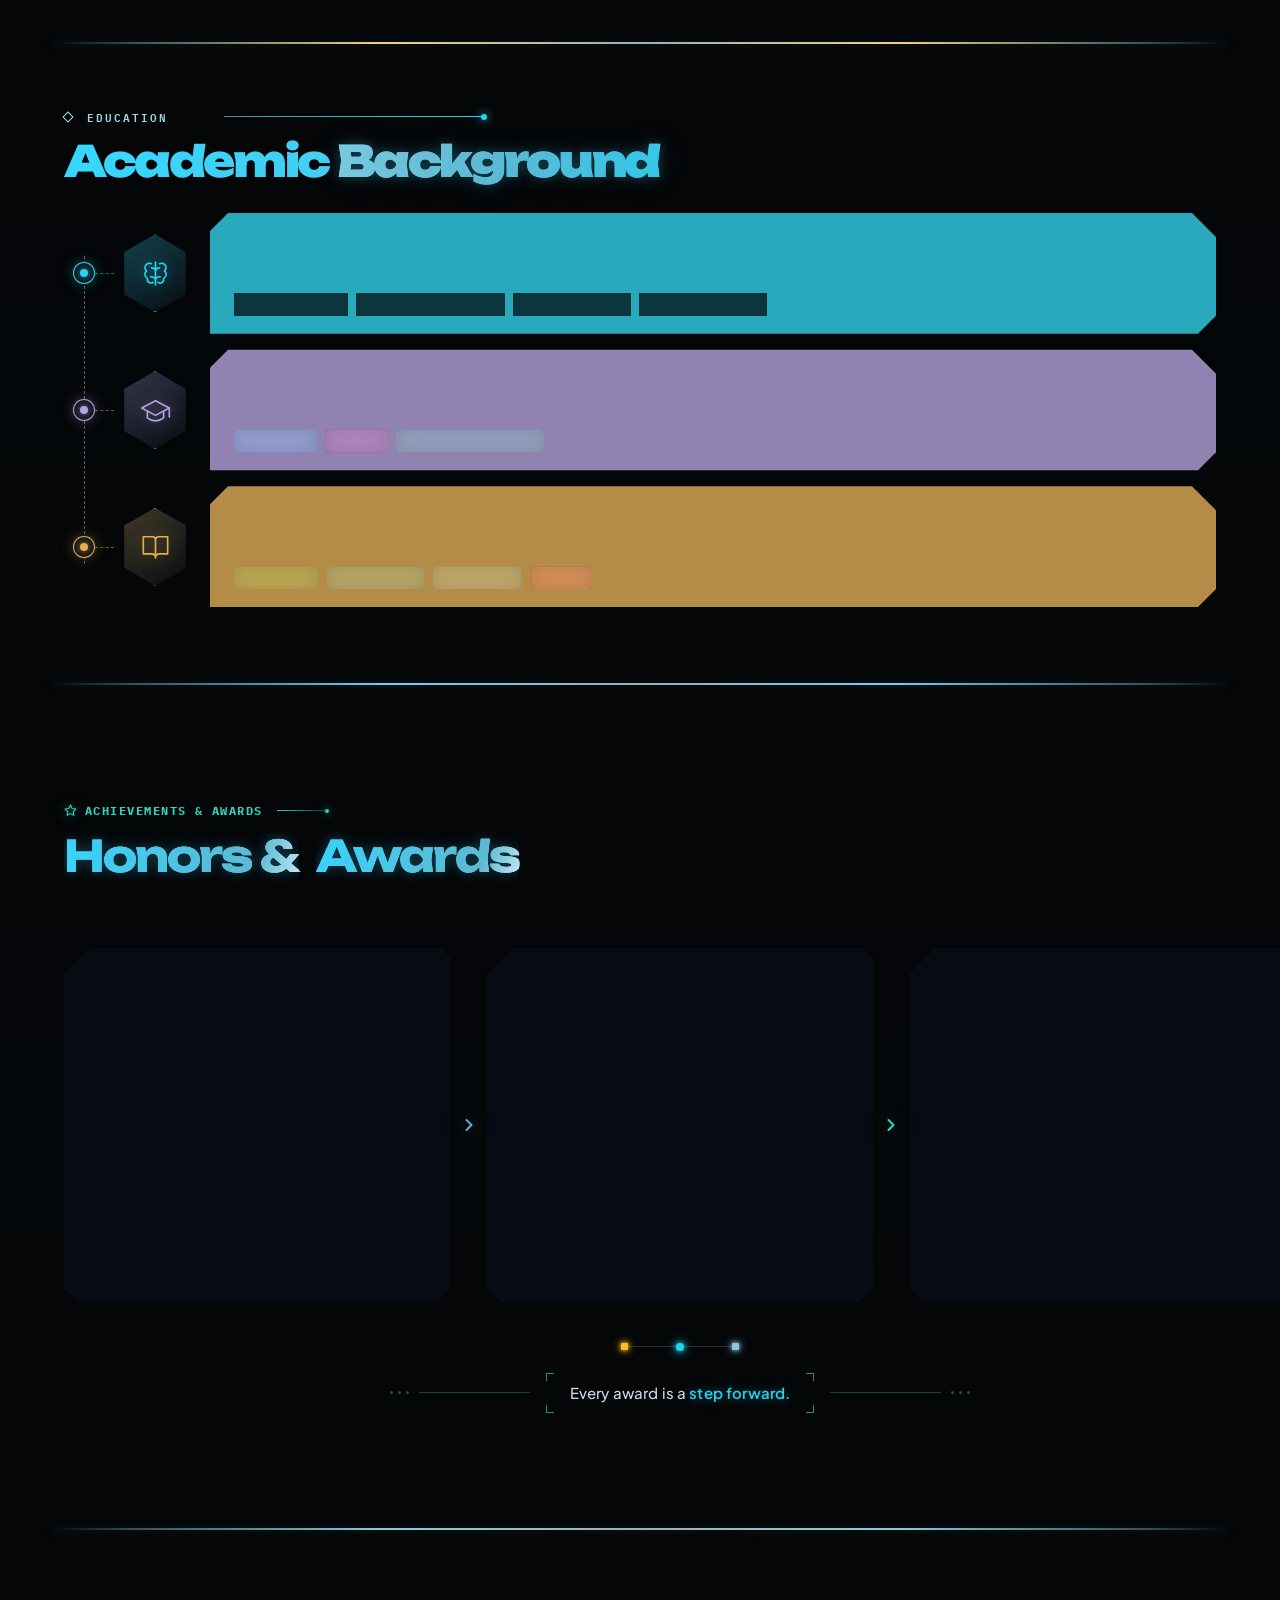
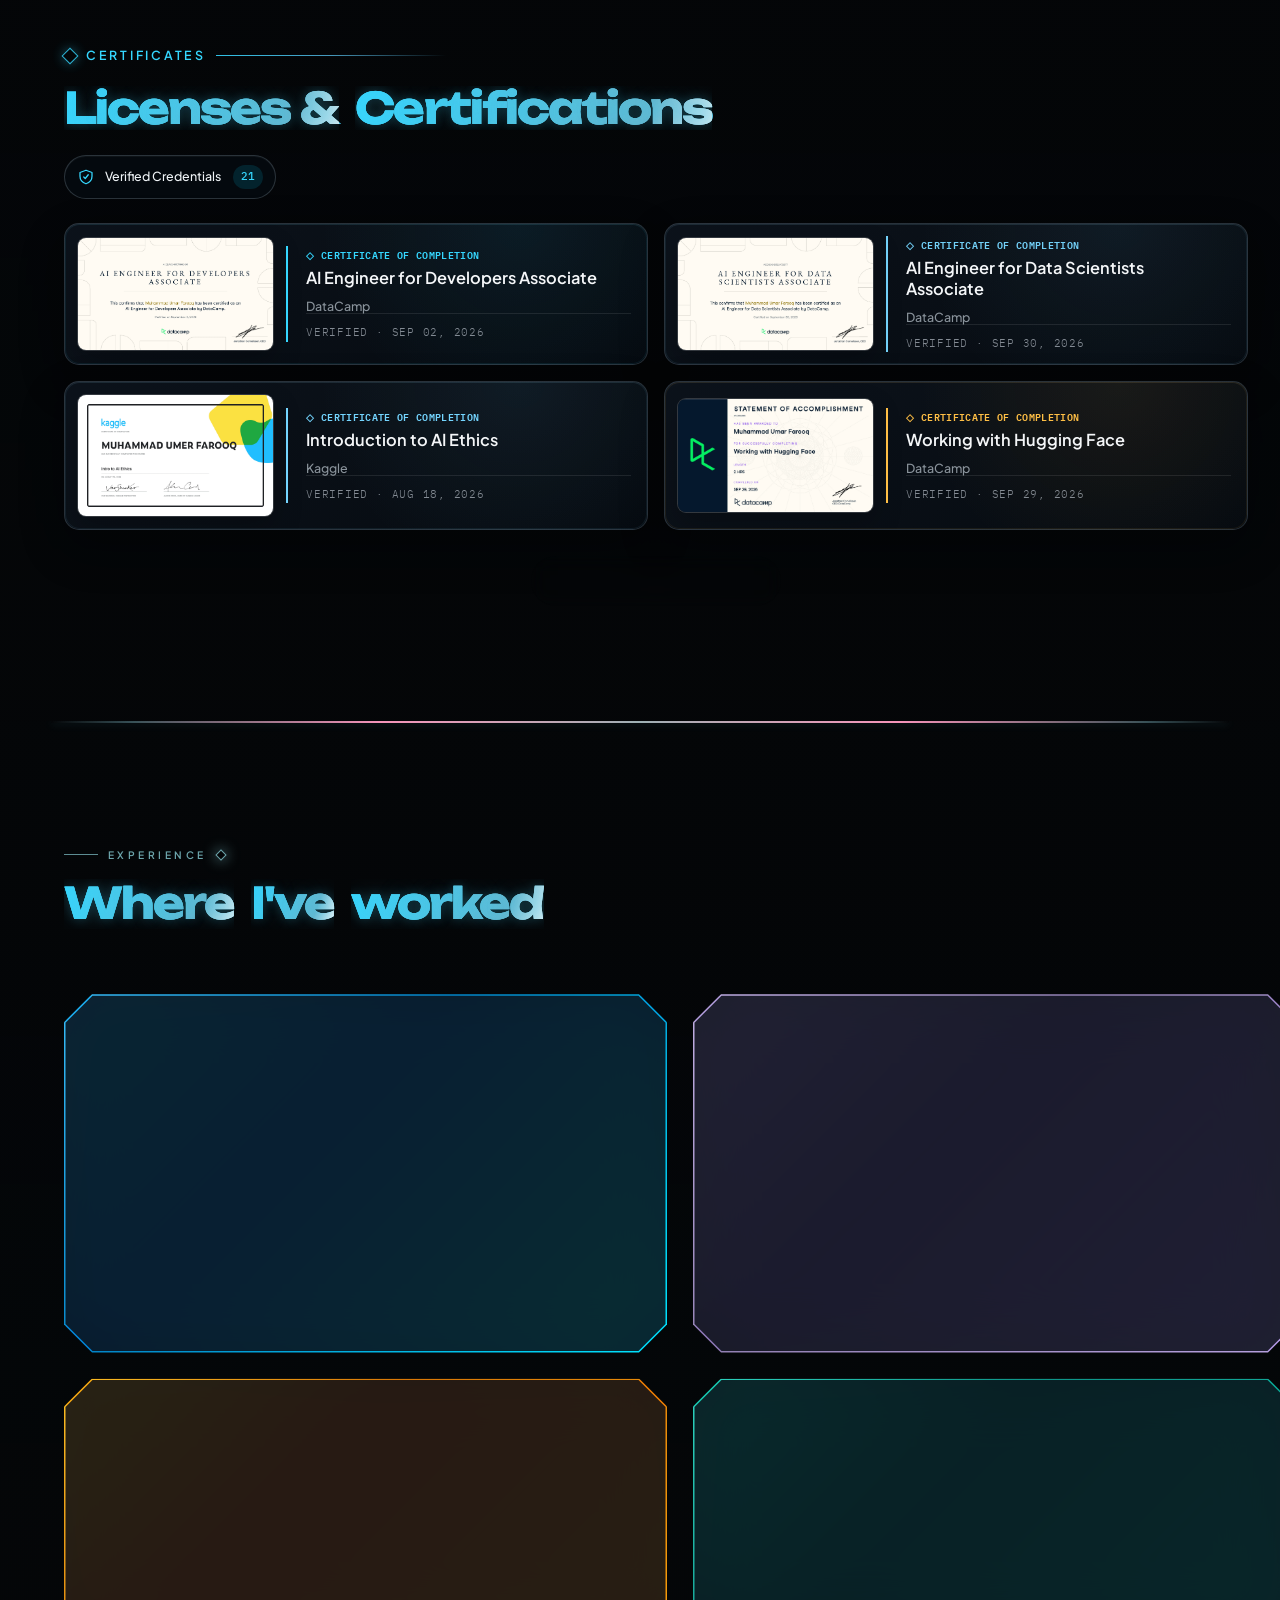
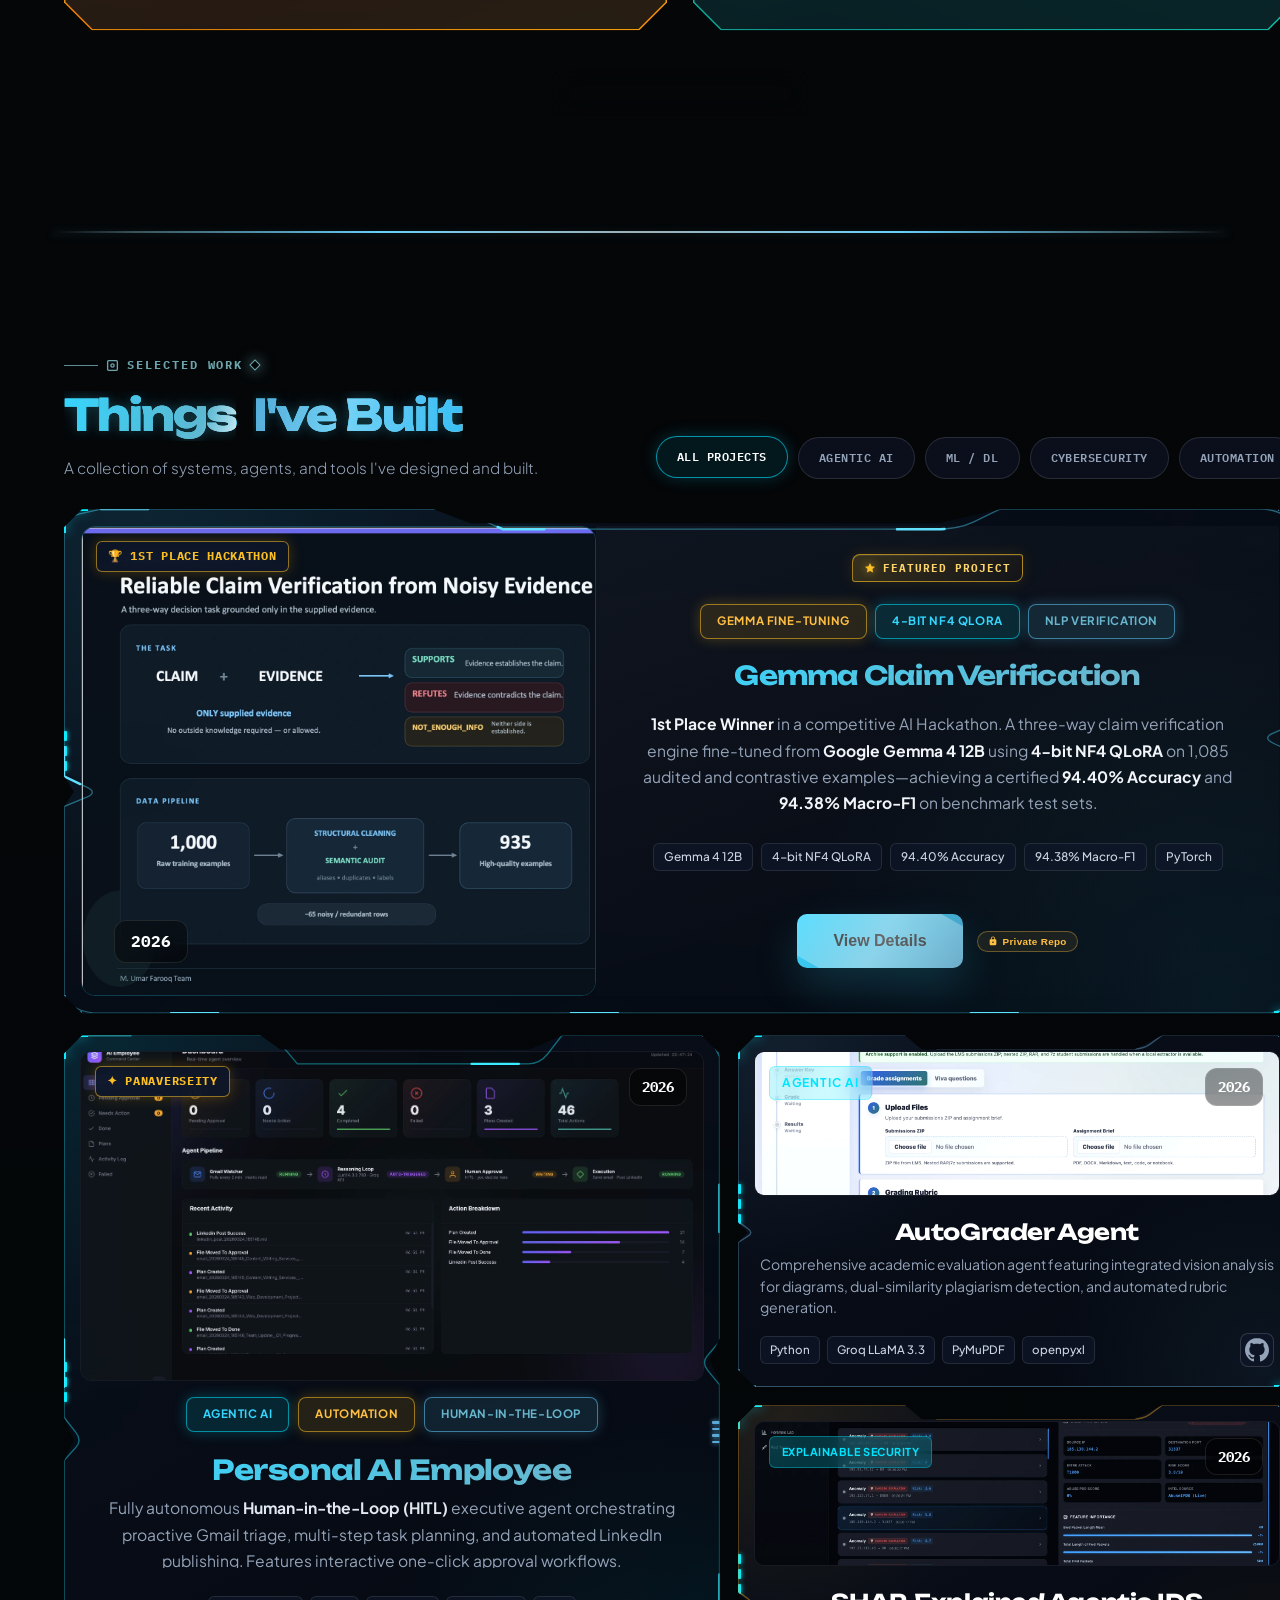
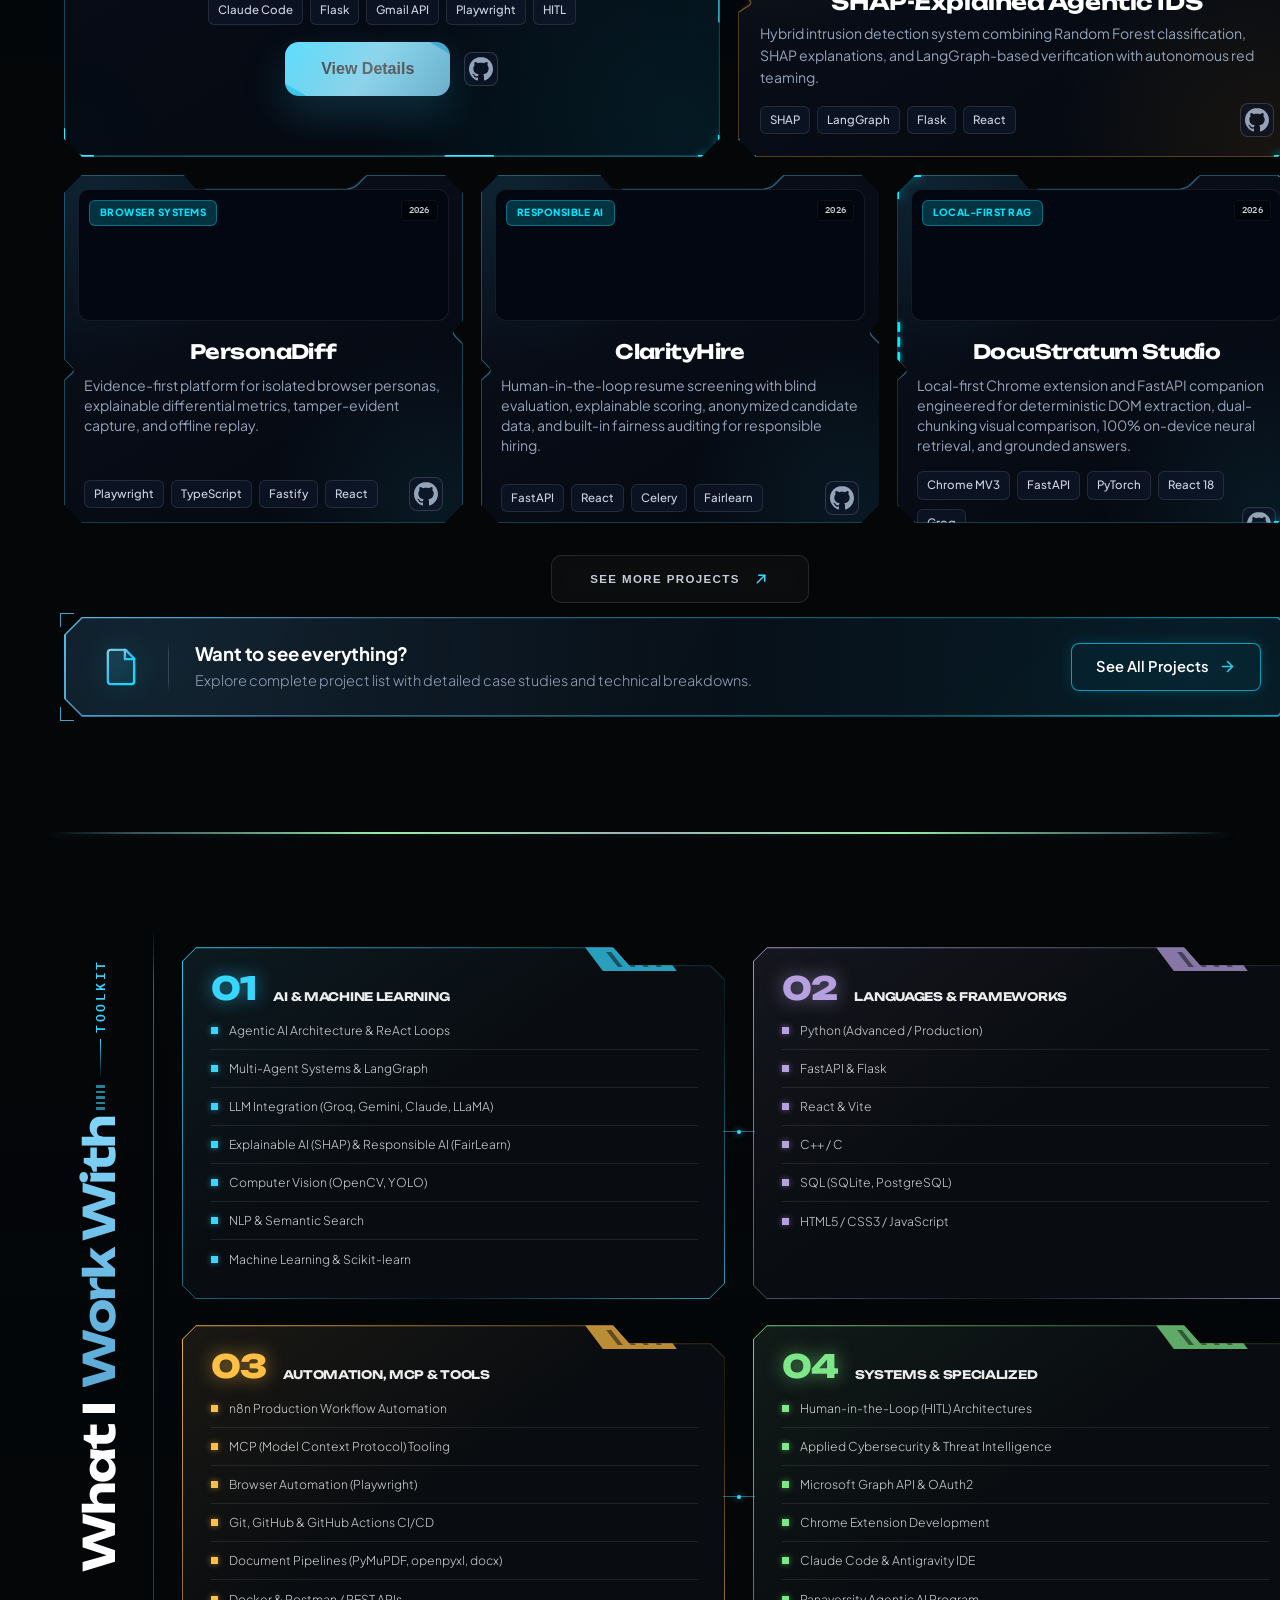
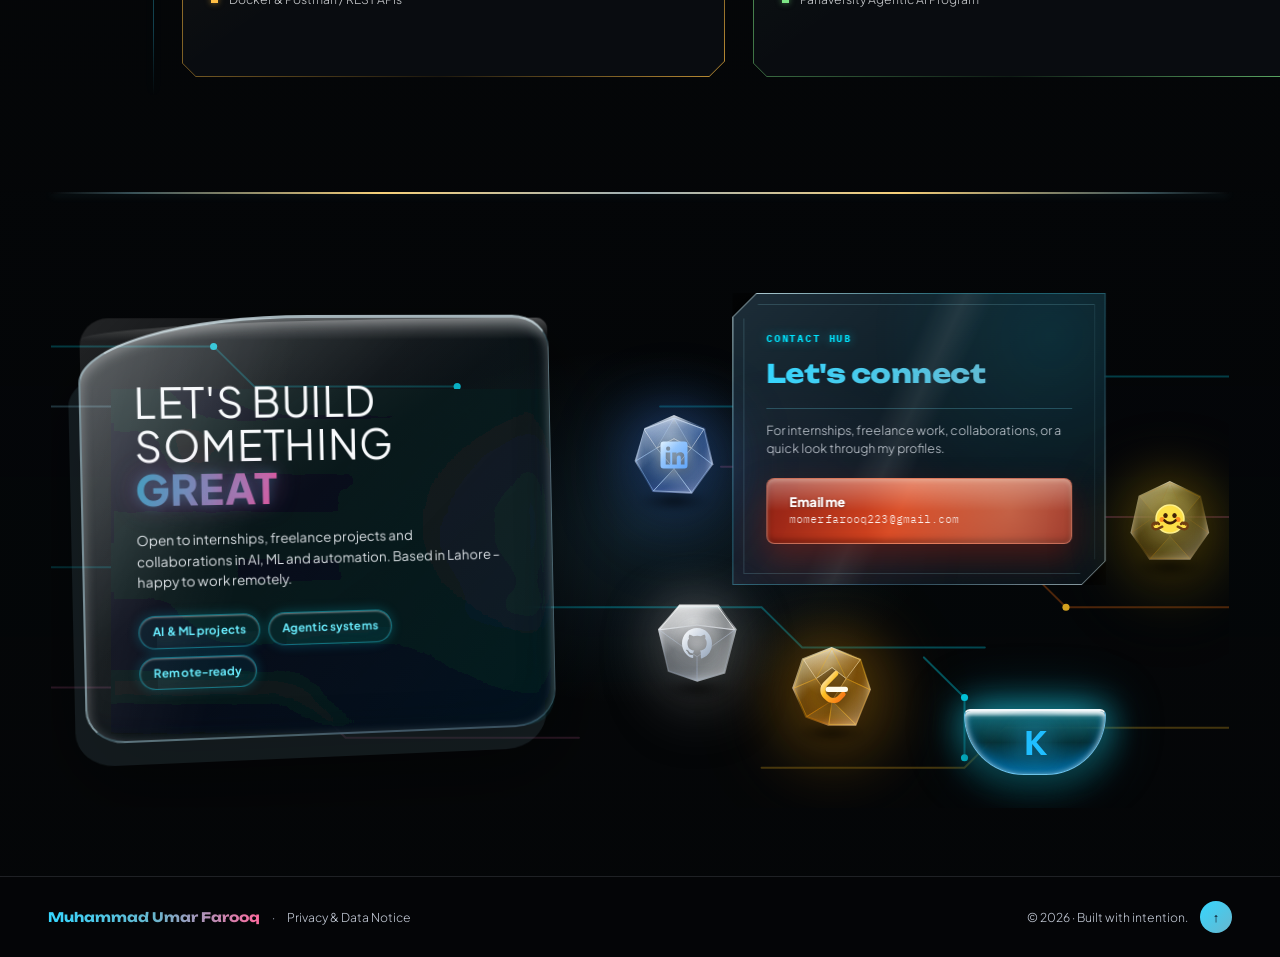
==== commit 4bc42454: "feat(certificates): add 3 DataCamp credentials, shuffle showcase order, and optimize card presentati" ====
--- a/index.html
+++ b/index.html
@@ -79,18 +79,18 @@
   <link
     href="https://fonts.googleapis.com/css2?family=IBM+Plex+Mono:wght@400;500;600;700&family=Unbounded:wght@400;600;700;800;900&family=Plus+Jakarta+Sans:wght@300;400;500;600;700&display=swap"
     rel="stylesheet" />
-  <link rel="stylesheet" href="css/base.css?v=20260906-2" />
-  <link rel="stylesheet" href="css/navigation.css?v=20260906-3" />
-  <link rel="stylesheet" href="css/gateway.css" />
-  <link rel="stylesheet" href="css/hero.css" />
-  <link rel="stylesheet" href="css/about.css" />
-  <link rel="stylesheet" href="css/experience.css" />
-  <link rel="stylesheet" href="css/projects.css" />
-  <link rel="stylesheet" href="css/achievements.css" />
-  <link rel="stylesheet" href="css/contact.css" />
-  <link rel="stylesheet" href="css/modals.css" />
+  <link rel="stylesheet" href="css/base.css?v=20261002-distinct" />
+  <link rel="stylesheet" href="css/navigation.css?v=20261002-steel" />
+  <link rel="stylesheet" href="css/gateway.css?v=20261002-footer" />
+  <link rel="stylesheet" href="css/hero.css?v=20261002-steel" />
+  <link rel="stylesheet" href="css/about.css?v=20261002-distinct" />
+  <link rel="stylesheet" href="css/experience.css?v=20261002-violet-cards" />
+  <link rel="stylesheet" href="css/projects.css?v=20261002-steel" />
+  <link rel="stylesheet" href="css/achievements.css?v=20261002-steel" />
+  <link rel="stylesheet" href="css/contact.css?v=20261002-crystals" />
+  <link rel="stylesheet" href="css/modals.css?v=20261002-steel" />
   <link rel="stylesheet" href="css/responsive.css" />
-  <link rel="stylesheet" href="css/overrides.css?v=20260910-aura3" />
+  <link rel="stylesheet" href="css/overrides.css?v=20261002-scholarship" />
 </head>
 
 <body class="portfolio-home">
@@ -111,41 +111,25 @@
   <!-- ═══════════════════════════════════════════════════════════════
        SEAMLESS MECHANICAL BLAST DOOR GATEWAY (DIRECT HERO REVEAL)
        ═══════════════════════════════════════════════════════════════ -->
-  <div id="blastDoorGateway" aria-label="System Access Gateway">
+  <div id="blastDoorGateway" aria-label="Opening Muhammad Umar Farooq’s portfolio">
     <!-- Left Gateway Door Leaf -->
     <div class="blast-door-leaf left" id="doorLeafLeft">
       <div class="gateway-leaf-canvas" aria-hidden="true">
         <div class="gateway-shell">
           <header class="topbar">
-            <span class="system-mark"><strong>Portfolio access</strong></span>
+            <span class="system-mark"><span class="gateway-monogram">MUF</span><strong>Portfolio</strong></span>
           </header>
           <section class="stage-panel">
             <div class="panel-chamfer left"></div>
             <div class="panel-chamfer right"></div>
             <div class="power-spine"></div>
-            <div class="core-beam"></div>
-            <svg class="orbital" viewBox="0 0 600 600">
-              <circle class="orbit-track" cx="300" cy="300" r="238" />
-              <circle class="orbit-track" cx="300" cy="300" r="186" />
-              <circle class="orbit-track" cx="300" cy="300" r="126" />
-              <ellipse class="orbit-track" cx="300" cy="300" rx="250" ry="94" transform="rotate(34 300 300)" />
-              <ellipse class="orbit-track" cx="300" cy="300" rx="250" ry="94" transform="rotate(-34 300 300)" />
-              <circle class="orbit-cyan" cx="300" cy="300" r="216" />
-              <circle class="orbit-violet" cx="300" cy="300" r="164" />
-              <path class="orbit-track" d="M80 300h440M300 80v440M144 144l312 312M456 144 144 456" />
-              <circle class="orbit-node" cx="300" cy="84" r="3" />
-              <circle class="orbit-node" cx="516" cy="300" r="3" />
-              <circle class="orbit-node" cx="146" cy="452" r="3" />
-            </svg>
-            <div class="telemetry-cluster left"></div>
-            <div class="telemetry-cluster right"></div>
             <div class="gateway-content">
               <div class="awakening-row"><span>Opening portfolio</span></div>
               <p class="given-name">Muhammad</p>
               <span class="gateway-name" aria-hidden="true">Umar Farooq</span>
               <p class="gateway-role">Agentic AI/ML Engineer</p>
               <div class="loader">
-                <div class="loader-copy"><span>Opening gateway</span><span>100%</span></div>
+                <div class="loader-copy"><span>Preparing portfolio</span><span>0%</span></div>
                 <div class="loader-track">
                   <div class="loader-fill"></div>
                 </div>
@@ -153,7 +137,8 @@
             </div>
           </section>
           <footer class="bottombar">
-            <span>Security clearance // Verified</span>
+            <span class="gateway-footer-label"><i aria-hidden="true"></i>AI &amp; autonomous systems</span>
+            <span class="gateway-footer-tag">Portfolio</span>
           </footer>
         </div>
       </div>
@@ -164,35 +149,19 @@
       <div class="gateway-leaf-canvas" aria-hidden="true">
         <div class="gateway-shell">
           <header class="topbar">
-            <span class="system-mark"><strong>Portfolio access</strong></span>
+            <span class="system-mark"><span class="gateway-monogram">MUF</span><strong>Portfolio</strong></span>
           </header>
           <section class="stage-panel">
             <div class="panel-chamfer left"></div>
             <div class="panel-chamfer right"></div>
             <div class="power-spine"></div>
-            <div class="core-beam"></div>
-            <svg class="orbital" viewBox="0 0 600 600">
-              <circle class="orbit-track" cx="300" cy="300" r="238" />
-              <circle class="orbit-track" cx="300" cy="300" r="186" />
-              <circle class="orbit-track" cx="300" cy="300" r="126" />
-              <ellipse class="orbit-track" cx="300" cy="300" rx="250" ry="94" transform="rotate(34 300 300)" />
-              <ellipse class="orbit-track" cx="300" cy="300" rx="250" ry="94" transform="rotate(-34 300 300)" />
-              <circle class="orbit-cyan" cx="300" cy="300" r="216" />
-              <circle class="orbit-violet" cx="300" cy="300" r="164" />
-              <path class="orbit-track" d="M80 300h440M300 80v440M144 144l312 312M456 144 144 456" />
-              <circle class="orbit-node" cx="300" cy="84" r="3" />
-              <circle class="orbit-node" cx="516" cy="300" r="3" />
-              <circle class="orbit-node" cx="146" cy="452" r="3" />
-            </svg>
-            <div class="telemetry-cluster left"></div>
-            <div class="telemetry-cluster right"></div>
             <div class="gateway-content">
               <div class="awakening-row"><span>Opening portfolio</span></div>
               <p class="given-name">Muhammad</p>
               <span class="gateway-name" aria-hidden="true">Umar Farooq</span>
               <p class="gateway-role">Agentic AI/ML Engineer</p>
               <div class="loader">
-                <div class="loader-copy"><span>Opening gateway</span><span>100%</span></div>
+                <div class="loader-copy"><span>Preparing portfolio</span><span>0%</span></div>
                 <div class="loader-track">
                   <div class="loader-fill"></div>
                 </div>
@@ -200,7 +169,8 @@
             </div>
           </section>
           <footer class="bottombar">
-            <span>Security clearance // Verified</span>
+            <span class="gateway-footer-label"><i aria-hidden="true"></i>AI &amp; autonomous systems</span>
+            <span class="gateway-footer-tag">Portfolio</span>
           </footer>
         </div>
       </div>
@@ -208,17 +178,12 @@
 
     <!-- Floating Skip Button -->
     <div class="hud-skip-wrap">
-      <button class="hud-skip-btn" id="blastDoorSkipBtn" type="button" aria-label="Skip splash sequence">
-        <span>Skip Sequence</span>
-        <svg width="12" height="12" viewBox="0 0 24 24" fill="none" stroke="currentColor" stroke-width="2.5" stroke-linecap="round" stroke-linejoin="round" aria-hidden="true">
-          <polygon points="13 19 22 12 13 5 13 19"></polygon>
-          <polygon points="2 19 11 12 2 5 2 19"></polygon>
-        </svg>
+      <button class="hud-skip-btn" id="blastDoorSkipBtn" type="button" aria-label="Enter portfolio">
+        <span>Enter portfolio</span>
+        <span aria-hidden="true">→</span>
       </button>
     </div>
 
-    <!-- Flash Overlay Burst -->
-    <div id="blastDoorFlash"></div>
   </div>
   <script>
     {
@@ -792,7 +757,7 @@
             <path d="m9 12 2 2 4-5" />
           </svg>
           <span>Verified Credentials</span>
-          <span class="cert-count">18</span>
+          <span class="cert-count">21</span>
         </div>
         <div class="cert-grid">
           <div class="cert-card sk-g" onclick="openCertLightbox(0)" tabindex="0" role="button"
@@ -818,6 +783,72 @@
             </div>
           </div>
           <div class="cert-card sk-c" onclick="openCertLightbox(1)" tabindex="0" role="button"
+            aria-label="View AI Engineer for Data Scientists Associate certificate">
+            <div class="cert-card-img-wrap">
+              <img class="cert-card-img" src="docs/certificates/datacamp-ai-engineer-data-scientists.webp"
+                alt="AI Engineer for Data Scientists Associate - DataCamp" loading="lazy" />
+              <div class="cert-card-overlay">
+                <span>
+                  <svg viewBox="0 0 24 24" fill="none" stroke-width="2" stroke-linecap="round" stroke-linejoin="round">
+                    <circle cx="11" cy="11" r="8" />
+                    <line x1="21" y1="21" x2="16.65" y2="16.65" />
+                    <line x1="11" y1="8" x2="11" y2="14" />
+                    <line x1="8" y1="11" x2="14" y2="11" />
+                  </svg>
+                  View Certificate
+                </span>
+              </div>
+            </div>
+            <div class="cert-card-info" data-issued="SEP 30, 2026">
+              <div class="cert-card-name">AI Engineer for Data Scientists Associate</div>
+              <div class="cert-card-issuer"><span class="cert-issuer-dot"></span>DataCamp</div>
+            </div>
+          </div>
+          <div class="cert-card sk-p" onclick="openCertLightbox(2)" tabindex="0" role="button"
+            aria-label="View Introduction to AI Ethics certificate">
+            <div class="cert-card-img-wrap">
+              <img class="cert-card-img" src="docs/certificates/intro-to-ai-ethics.webp"
+                alt="Introduction to AI Ethics - Kaggle" loading="lazy" />
+              <div class="cert-card-overlay">
+                <span>
+                  <svg viewBox="0 0 24 24" fill="none" stroke-width="2" stroke-linecap="round" stroke-linejoin="round">
+                    <circle cx="11" cy="11" r="8" />
+                    <line x1="21" y1="21" x2="16.65" y2="16.65" />
+                    <line x1="11" y1="8" x2="11" y2="14" />
+                    <line x1="8" y1="11" x2="14" y2="11" />
+                  </svg>
+                  View Certificate
+                </span>
+              </div>
+            </div>
+            <div class="cert-card-info" data-issued="AUG 18, 2026">
+              <div class="cert-card-name">Introduction to AI Ethics</div>
+              <div class="cert-card-issuer"><span class="cert-issuer-dot"></span>Kaggle</div>
+            </div>
+          </div>
+          <div class="cert-card sk-pk" onclick="openCertLightbox(3)" tabindex="0" role="button"
+            aria-label="View Working with Hugging Face certificate">
+            <div class="cert-card-img-wrap">
+              <img class="cert-card-img" src="docs/certificates/certificate-working-with-hugging-face.webp"
+                alt="Working with Hugging Face - DataCamp" loading="lazy" />
+              <div class="cert-card-overlay">
+                <span>
+                  <svg viewBox="0 0 24 24" fill="none" stroke-width="2" stroke-linecap="round" stroke-linejoin="round">
+                    <circle cx="11" cy="11" r="8" />
+                    <line x1="21" y1="21" x2="16.65" y2="16.65" />
+                    <line x1="11" y1="8" x2="11" y2="14" />
+                    <line x1="8" y1="11" x2="14" y2="11" />
+                  </svg>
+                  View Certificate
+                </span>
+              </div>
+            </div>
+            <div class="cert-card-info" data-issued="SEP 29, 2026">
+              <div class="cert-card-name">Working with Hugging Face</div>
+              <div class="cert-card-issuer"><span class="cert-issuer-dot"></span>DataCamp</div>
+            </div>
+          </div>
+          <div class="cert-card sk-g hidden-cert" data-extra-cert onclick="openCertLightbox(4)" tabindex="0" role="button"
             aria-label="View Working with the OpenAI API certificate">
             <div class="cert-card-img-wrap">
               <img class="cert-card-img" src="docs/certificates/datacamp-working-with-openai-api.webp"
@@ -839,7 +870,249 @@
               <div class="cert-card-issuer"><span class="cert-issuer-dot"></span>DataCamp</div>
             </div>
           </div>
-          <div class="cert-card sk-p" onclick="openCertLightbox(2)" tabindex="0" role="button"
+          <div class="cert-card sk-a hidden-cert" data-extra-cert onclick="openCertLightbox(5)" tabindex="0" role="button"
+            aria-label="View 5-Day AI Agents: Intensive Vibe Coding Course certificate">
+            <div class="cert-card-img-wrap">
+              <img class="cert-card-img" src="docs/certificates/5-Day AI Agents Intensive Vibe Coding Course.webp"
+                alt="5-Day AI Agents Intensive Vibe Coding Course" loading="lazy" />
+              <div class="cert-card-overlay">
+                <span>
+                  <svg viewBox="0 0 24 24" fill="none" stroke-width="2" stroke-linecap="round" stroke-linejoin="round">
+                    <circle cx="11" cy="11" r="8" />
+                    <line x1="21" y1="21" x2="16.65" y2="16.65" />
+                    <line x1="11" y1="8" x2="11" y2="14" />
+                    <line x1="8" y1="11" x2="14" y2="11" />
+                  </svg>
+                  View Certificate
+                </span>
+              </div>
+            </div>
+            <div class="cert-card-info" data-issued="JUL 30, 2026">
+              <div class="cert-card-name">5-Day AI Agents: Intensive Vibe Coding Course</div>
+              <div class="cert-card-issuer"><span class="cert-issuer-dot"></span>Kaggle / Google</div>
+            </div>
+          </div>
+          <div class="cert-card sk-p hidden-cert" data-extra-cert onclick="openCertLightbox(6)" tabindex="0" role="button"
+            aria-label="View Introduction to AI Agents certificate">
+            <div class="cert-card-img-wrap">
+              <img class="cert-card-img" src="docs/certificates/certificate-introduction-to-ai-agents.webp"
+                alt="Introduction to AI Agents - DataCamp" loading="lazy" />
+              <div class="cert-card-overlay">
+                <span>
+                  <svg viewBox="0 0 24 24" fill="none" stroke-width="2" stroke-linecap="round" stroke-linejoin="round">
+                    <circle cx="11" cy="11" r="8" />
+                    <line x1="21" y1="21" x2="16.65" y2="16.65" />
+                    <line x1="11" y1="8" x2="11" y2="14" />
+                    <line x1="8" y1="11" x2="14" y2="11" />
+                  </svg>
+                  View Certificate
+                </span>
+              </div>
+            </div>
+            <div class="cert-card-info" data-issued="SEP 11, 2026">
+              <div class="cert-card-name">Introduction to AI Agents</div>
+              <div class="cert-card-issuer"><span class="cert-issuer-dot"></span>DataCamp</div>
+            </div>
+          </div>
+          <div class="cert-card sk-c hidden-cert" data-extra-cert onclick="openCertLightbox(7)" tabindex="0" role="button"
+            aria-label="View Supervised Learning with scikit-learn certificate">
+            <div class="cert-card-img-wrap">
+              <img class="cert-card-img" src="docs/certificates/certificate-supervised-learning-scikit-learn.webp"
+                alt="Supervised Learning with scikit-learn - DataCamp" loading="lazy" />
+              <div class="cert-card-overlay">
+                <span>
+                  <svg viewBox="0 0 24 24" fill="none" stroke-width="2" stroke-linecap="round" stroke-linejoin="round">
+                    <circle cx="11" cy="11" r="8" />
+                    <line x1="21" y1="21" x2="16.65" y2="16.65" />
+                    <line x1="11" y1="8" x2="11" y2="14" />
+                    <line x1="8" y1="11" x2="14" y2="11" />
+                  </svg>
+                  View Certificate
+                </span>
+              </div>
+            </div>
+            <div class="cert-card-info" data-issued="SEP 14, 2026">
+              <div class="cert-card-name">Supervised Learning with scikit-learn</div>
+              <div class="cert-card-issuer"><span class="cert-issuer-dot"></span>DataCamp</div>
+            </div>
+          </div>
+          <div class="cert-card sk-g hidden-cert" data-extra-cert onclick="openCertLightbox(8)" tabindex="0" role="button"
+            aria-label="View Unsupervised Learning in Python certificate">
+            <div class="cert-card-img-wrap">
+              <img class="cert-card-img" src="docs/certificates/certificate-unsupervised-learning-in-python.webp"
+                alt="Unsupervised Learning in Python - DataCamp" loading="lazy" />
+              <div class="cert-card-overlay">
+                <span>
+                  <svg viewBox="0 0 24 24" fill="none" stroke-width="2" stroke-linecap="round" stroke-linejoin="round">
+                    <circle cx="11" cy="11" r="8" />
+                    <line x1="21" y1="21" x2="16.65" y2="16.65" />
+                    <line x1="11" y1="8" x2="11" y2="14" />
+                    <line x1="8" y1="11" x2="14" y2="11" />
+                  </svg>
+                  View Certificate
+                </span>
+              </div>
+            </div>
+            <div class="cert-card-info" data-issued="SEP 25, 2026">
+              <div class="cert-card-name">Unsupervised Learning in Python</div>
+              <div class="cert-card-issuer"><span class="cert-issuer-dot"></span>DataCamp</div>
+            </div>
+          </div>
+          <div class="cert-card sk-pk hidden-cert" data-extra-cert onclick="openCertLightbox(9)" tabindex="0" role="button"
+            aria-label="View Claude Code in Action certificate">
+            <div class="cert-card-img-wrap">
+              <img class="cert-card-img" src="docs/certificates/certificate-5s66gnoyjedq.webp"
+                alt="Claude Code in Action - Anthropic" loading="lazy" />
+              <div class="cert-card-overlay">
+                <span>
+                  <svg viewBox="0 0 24 24" fill="none" stroke-width="2" stroke-linecap="round" stroke-linejoin="round">
+                    <circle cx="11" cy="11" r="8" />
+                    <line x1="21" y1="21" x2="16.65" y2="16.65" />
+                    <line x1="11" y1="8" x2="11" y2="14" />
+                    <line x1="8" y1="11" x2="14" y2="11" />
+                  </svg>
+                  View Certificate
+                </span>
+              </div>
+            </div>
+            <div class="cert-card-info" data-issued="JUL 10, 2026">
+              <div class="cert-card-name">Claude Code in Action</div>
+              <div class="cert-card-issuer"><span class="cert-issuer-dot"></span>Anthropic</div>
+            </div>
+          </div>
+          <div class="cert-card sk-a hidden-cert" data-extra-cert onclick="openCertLightbox(10)" tabindex="0" role="button"
+            aria-label="View Claude Platform 101 certificate">
+            <div class="cert-card-img-wrap">
+              <img class="cert-card-img" src="docs/certificates/cert-claude-platform-101.webp"
+                alt="Claude Platform 101 - Anthropic" loading="lazy" />
+              <div class="cert-card-overlay">
+                <span>
+                  <svg viewBox="0 0 24 24" fill="none" stroke-width="2" stroke-linecap="round" stroke-linejoin="round">
+                    <circle cx="11" cy="11" r="8" />
+                    <line x1="21" y1="21" x2="16.65" y2="16.65" />
+                    <line x1="11" y1="8" x2="11" y2="14" />
+                    <line x1="8" y1="11" x2="14" y2="11" />
+                  </svg>
+                  View Certificate
+                </span>
+              </div>
+            </div>
+            <div class="cert-card-info" data-issued="JUN 18, 2026">
+              <div class="cert-card-name">Claude Platform 101</div>
+              <div class="cert-card-issuer"><span class="cert-issuer-dot"></span>Anthropic</div>
+            </div>
+          </div>
+          <div class="cert-card sk-p hidden-cert" data-extra-cert onclick="openCertLightbox(11)" tabindex="0" role="button"
+            aria-label="View Claude Code 101 certificate">
+            <div class="cert-card-img-wrap">
+              <img class="cert-card-img" src="docs/certificates/cert-new-3.webp"
+                alt="Claude Code 101 - Anthropic" loading="lazy" />
+              <div class="cert-card-overlay">
+                <span>
+                  <svg viewBox="0 0 24 24" fill="none" stroke-width="2" stroke-linecap="round" stroke-linejoin="round">
+                    <circle cx="11" cy="11" r="8" />
+                    <line x1="21" y1="21" x2="16.65" y2="16.65" />
+                    <line x1="11" y1="8" x2="11" y2="14" />
+                    <line x1="8" y1="11" x2="14" y2="11" />
+                  </svg>
+                  View Certificate
+                </span>
+              </div>
+            </div>
+            <div class="cert-card-info" data-issued="JUN 16, 2026">
+              <div class="cert-card-name">Claude Code 101</div>
+              <div class="cert-card-issuer"><span class="cert-issuer-dot"></span>Anthropic</div>
+            </div>
+          </div>
+          <div class="cert-card sk-c hidden-cert" data-extra-cert onclick="openCertLightbox(12)" tabindex="0" role="button"
+            aria-label="View Claude 101 certificate">
+            <div class="cert-card-img-wrap">
+              <img class="cert-card-img" src="docs/certificates/cert-new-1.webp"
+                alt="Claude 101 - Anthropic" loading="lazy" />
+              <div class="cert-card-overlay">
+                <span>
+                  <svg viewBox="0 0 24 24" fill="none" stroke-width="2" stroke-linecap="round" stroke-linejoin="round">
+                    <circle cx="11" cy="11" r="8" />
+                    <line x1="21" y1="21" x2="16.65" y2="16.65" />
+                    <line x1="11" y1="8" x2="11" y2="14" />
+                    <line x1="8" y1="11" x2="14" y2="11" />
+                  </svg>
+                  View Certificate
+                </span>
+              </div>
+            </div>
+            <div class="cert-card-info" data-issued="JUN 14, 2026">
+              <div class="cert-card-name">Claude 101</div>
+              <div class="cert-card-issuer"><span class="cert-issuer-dot"></span>Anthropic</div>
+            </div>
+          </div>
+          <div class="cert-card sk-g hidden-cert" data-extra-cert onclick="openCertLightbox(13)" tabindex="0" role="button"
+            aria-label="View AI Foundations certificate">
+            <div class="cert-card-img-wrap">
+              <img class="cert-card-img" src="docs/certificates/cert-ai-foundations.webp"
+                alt="AI Foundations - OpenAI Academy" loading="lazy" />
+              <div class="cert-card-overlay">
+                <span>
+                  <svg viewBox="0 0 24 24" fill="none" stroke-width="2" stroke-linecap="round" stroke-linejoin="round">
+                    <circle cx="11" cy="11" r="8" />
+                    <line x1="21" y1="21" x2="16.65" y2="16.65" />
+                    <line x1="11" y1="8" x2="11" y2="14" />
+                    <line x1="8" y1="11" x2="14" y2="11" />
+                  </svg>
+                  View Certificate
+                </span>
+              </div>
+            </div>
+            <div class="cert-card-info" data-issued="JUN 15, 2026">
+              <div class="cert-card-name">AI Foundations</div>
+              <div class="cert-card-issuer"><span class="cert-issuer-dot"></span>OpenAI Academy</div>
+            </div>
+          </div>
+          <div class="cert-card sk-pk hidden-cert" data-extra-cert onclick="openCertLightbox(14)" tabindex="0" role="button"
+            aria-label="View Applied AI Foundations certificate">
+            <div class="cert-card-img-wrap">
+              <img class="cert-card-img" src="docs/certificates/cert-rn2wppq639.webp"
+                alt="Applied AI Foundations - OpenAI Academy" loading="lazy" />
+              <div class="cert-card-overlay">
+                <span>
+                  <svg viewBox="0 0 24 24" fill="none" stroke-width="2" stroke-linecap="round" stroke-linejoin="round">
+                    <circle cx="11" cy="11" r="8" />
+                    <line x1="21" y1="21" x2="16.65" y2="16.65" />
+                    <line x1="11" y1="8" x2="11" y2="14" />
+                    <line x1="8" y1="11" x2="14" y2="11" />
+                  </svg>
+                  View Certificate
+                </span>
+              </div>
+            </div>
+            <div class="cert-card-info" data-issued="JUN 18, 2026">
+              <div class="cert-card-name">Applied AI Foundations</div>
+              <div class="cert-card-issuer"><span class="cert-issuer-dot"></span>OpenAI Academy</div>
+            </div>
+          </div>
+          <div class="cert-card sk-p hidden-cert" data-extra-cert onclick="openCertLightbox(15)" tabindex="0" role="button"
+            aria-label="View Machine Learning Explainability certificate">
+            <div class="cert-card-img-wrap">
+              <img class="cert-card-img" src="docs/certificates/ml-explainability.webp"
+                alt="Machine Learning Explainability - Kaggle" loading="lazy" />
+              <div class="cert-card-overlay">
+                <span>
+                  <svg viewBox="0 0 24 24" fill="none" stroke-width="2" stroke-linecap="round" stroke-linejoin="round">
+                    <circle cx="11" cy="11" r="8" />
+                    <line x1="21" y1="21" x2="16.65" y2="16.65" />
+                    <line x1="11" y1="8" x2="11" y2="14" />
+                    <line x1="8" y1="11" x2="14" y2="11" />
+                  </svg>
+                  View Certificate
+                </span>
+              </div>
+            </div>
+            <div class="cert-card-info" data-issued="AUG 24, 2026">
+              <div class="cert-card-name">Machine Learning Explainability</div>
+              <div class="cert-card-issuer"><span class="cert-issuer-dot"></span>Kaggle</div>
+            </div>
+          </div>
+          <div class="cert-card sk-c hidden-cert" data-extra-cert onclick="openCertLightbox(16)" tabindex="0" role="button"
             aria-label="View AI Fluency: AI Capabilities & Limitations certificate">
             <div class="cert-card-img-wrap">
               <img class="cert-card-img" src="docs/certificates/certificate-fmssrk5frsx3.webp"
@@ -861,11 +1134,11 @@
               <div class="cert-card-issuer"><span class="cert-issuer-dot"></span>Anthropic</div>
             </div>
           </div>
-          <div class="cert-card sk-pk" onclick="openCertLightbox(3)" tabindex="0" role="button"
-            aria-label="View AI Fluency for Students certificate">
+          <div class="cert-card sk-a hidden-cert" data-extra-cert onclick="openCertLightbox(17)" tabindex="0" role="button"
+            aria-label="View AI Fluency: Framework & Foundations certificate">
             <div class="cert-card-img-wrap">
-              <img class="cert-card-img" src="docs/certificates/cert-new-2.webp" alt="AI Fluency for Students - Anthropic"
-                loading="lazy" />
+              <img class="cert-card-img" src="docs/certificates/cert-s3jn6owcs6f6.webp"
+                alt="AI Fluency: Framework & Foundations" loading="lazy" />
               <div class="cert-card-overlay">
                 <span>
                   <svg viewBox="0 0 24 24" fill="none" stroke-width="2" stroke-linecap="round" stroke-linejoin="round">
@@ -878,15 +1151,16 @@
                 </span>
               </div>
             </div>
-            <div class="cert-card-info" data-issued="MAR 19, 2026">
-              <div class="cert-card-name">AI Fluency for Students</div>
+            <div class="cert-card-info" data-issued="JUN 16, 2026">
+              <div class="cert-card-name">AI Fluency: Framework & Foundations</div>
               <div class="cert-card-issuer"><span class="cert-issuer-dot"></span>Anthropic</div>
             </div>
           </div>
-          <div class="cert-card sk-g hidden-cert" data-extra-cert onclick="openCertLightbox(4)" tabindex="0"
-            role="button" aria-label="View Claude 101 certificate">
+          <div class="cert-card sk-g hidden-cert" data-extra-cert onclick="openCertLightbox(18)" tabindex="0" role="button"
+            aria-label="View AI Fluency for Students certificate">
             <div class="cert-card-img-wrap">
-              <img class="cert-card-img" src="docs/certificates/cert-new-1.webp" alt="Claude 101 - Anthropic" loading="lazy" />
+              <img class="cert-card-img" src="docs/certificates/cert-new-2.webp"
+                alt="AI Fluency for Students - Anthropic" loading="lazy" />
               <div class="cert-card-overlay">
                 <span>
                   <svg viewBox="0 0 24 24" fill="none" stroke-width="2" stroke-linecap="round" stroke-linejoin="round">
@@ -899,15 +1173,16 @@
                 </span>
               </div>
             </div>
-            <div class="cert-card-info" data-issued="JUN 14, 2026">
-              <div class="cert-card-name">Claude 101</div>
+            <div class="cert-card-info" data-issued="MAR 19, 2026">
+              <div class="cert-card-name">AI Fluency for Students</div>
               <div class="cert-card-issuer"><span class="cert-issuer-dot"></span>Anthropic</div>
             </div>
           </div>
-          <div class="cert-card sk-a hidden-cert" data-extra-cert onclick="openCertLightbox(5)" tabindex="0"
-            role="button" aria-label="View Claude Code 101 certificate">
+          <div class="cert-card sk-p hidden-cert" data-extra-cert onclick="openCertLightbox(19)" tabindex="0" role="button"
+            aria-label="View Introduction to Generative AI certificate">
             <div class="cert-card-img-wrap">
-              <img class="cert-card-img" src="docs/certificates/cert-new-3.webp" alt="Claude Code 101 - Anthropic" loading="lazy" />
+              <img class="cert-card-img" src="docs/certificates/Google Certificate.webp"
+                alt="Introduction to Generative AI - Google" loading="lazy" />
               <div class="cert-card-overlay">
                 <span>
                   <svg viewBox="0 0 24 24" fill="none" stroke-width="2" stroke-linecap="round" stroke-linejoin="round">
@@ -920,16 +1195,16 @@
                 </span>
               </div>
             </div>
-            <div class="cert-card-info" data-issued="JUN 16, 2026">
-              <div class="cert-card-name">Claude Code 101</div>
-              <div class="cert-card-issuer"><span class="cert-issuer-dot"></span>Anthropic</div>
-            </div>
-          </div>
-          <div class="cert-card sk-p hidden-cert" data-extra-cert onclick="openCertLightbox(6)" tabindex="0"
-            role="button" aria-label="View AI Foundations certificate">
+            <div class="cert-card-info" data-issued="JUN 19, 2026">
+              <div class="cert-card-name">Introduction to Generative AI</div>
+              <div class="cert-card-issuer"><span class="cert-issuer-dot"></span>Google</div>
+            </div>
+          </div>
+          <div class="cert-card sk-c hidden-cert" data-extra-cert onclick="openCertLightbox(20)" tabindex="0" role="button"
+            aria-label="View Peer Tutoring Certificate certificate">
             <div class="cert-card-img-wrap">
-              <img class="cert-card-img" src="docs/certificates/cert-ai-foundations.webp" alt="AI Foundations - OpenAI Academy"
-                loading="lazy" />
+              <img class="cert-card-img" src="docs/certificates/Peer_Tutoring_Certificate.webp"
+                alt="Peer Tutoring Certificate - UMT" loading="lazy" />
               <div class="cert-card-overlay">
                 <span>
                   <svg viewBox="0 0 24 24" fill="none" stroke-width="2" stroke-linecap="round" stroke-linejoin="round">
@@ -942,256 +1217,13 @@
                 </span>
               </div>
             </div>
-            <div class="cert-card-info" data-issued="JUN 15, 2026">
-              <div class="cert-card-name">AI Foundations</div>
-              <div class="cert-card-issuer"><span class="cert-issuer-dot"></span>OpenAI Academy</div>
-            </div>
-          </div>
-          <div class="cert-card sk-c hidden-cert" data-extra-cert onclick="openCertLightbox(7)" tabindex="0"
-            role="button" aria-label="View AI Fluency: Framework & Foundations certificate">
-            <div class="cert-card-img-wrap">
-              <img class="cert-card-img" src="docs/certificates/cert-s3jn6owcs6f6.webp"
-                alt="AI Fluency: Framework & Foundations - Anthropic" loading="lazy" />
-              <div class="cert-card-overlay">
-                <span>
-                  <svg viewBox="0 0 24 24" fill="none" stroke-width="2" stroke-linecap="round" stroke-linejoin="round">
-                    <circle cx="11" cy="11" r="8" />
-                    <line x1="21" y1="21" x2="16.65" y2="16.65" />
-                    <line x1="11" y1="8" x2="11" y2="14" />
-                    <line x1="8" y1="11" x2="14" y2="11" />
-                  </svg>
-                  View Certificate
-                </span>
-              </div>
-            </div>
-            <div class="cert-card-info" data-issued="JUN 16, 2026">
-              <div class="cert-card-name">AI Fluency: Framework & Foundations</div>
-              <div class="cert-card-issuer"><span class="cert-issuer-dot"></span>Anthropic</div>
-            </div>
-          </div>
-          <div class="cert-card sk-g hidden-cert" data-extra-cert onclick="openCertLightbox(8)" tabindex="0"
-            role="button" aria-label="View Applied AI Foundations certificate">
-            <div class="cert-card-img-wrap">
-              <img class="cert-card-img" src="docs/certificates/cert-rn2wppq639.webp" alt="Applied AI Foundations - OpenAI Academy"
-                loading="lazy" />
-              <div class="cert-card-overlay">
-                <span>
-                  <svg viewBox="0 0 24 24" fill="none" stroke-width="2" stroke-linecap="round" stroke-linejoin="round">
-                    <circle cx="11" cy="11" r="8" />
-                    <line x1="21" y1="21" x2="16.65" y2="16.65" />
-                    <line x1="11" y1="8" x2="11" y2="14" />
-                    <line x1="8" y1="11" x2="14" y2="11" />
-                  </svg>
-                  View Certificate
-                </span>
-              </div>
-            </div>
-            <div class="cert-card-info" data-issued="JUN 18, 2026">
-              <div class="cert-card-name">Applied AI Foundations</div>
-              <div class="cert-card-issuer"><span class="cert-issuer-dot"></span>OpenAI Academy</div>
-            </div>
-          </div>
-          <div class="cert-card sk-pk hidden-cert" data-extra-cert onclick="openCertLightbox(9)" tabindex="0"
-            role="button" aria-label="View Claude Platform 101 certificate">
-            <div class="cert-card-img-wrap">
-              <img class="cert-card-img" src="docs/certificates/cert-claude-platform-101.webp" alt="Claude Platform 101 - Anthropic"
-                loading="lazy" />
-              <div class="cert-card-overlay">
-                <span>
-                  <svg viewBox="0 0 24 24" fill="none" stroke-width="2" stroke-linecap="round" stroke-linejoin="round">
-                    <circle cx="11" cy="11" r="8" />
-                    <line x1="21" y1="21" x2="16.65" y2="16.65" />
-                    <line x1="11" y1="8" x2="11" y2="14" />
-                    <line x1="8" y1="11" x2="14" y2="11" />
-                  </svg>
-                  View Certificate
-                </span>
-              </div>
-            </div>
-            <div class="cert-card-info" data-issued="JUN 18, 2026">
-              <div class="cert-card-name">Claude Platform 101</div>
-              <div class="cert-card-issuer"><span class="cert-issuer-dot"></span>Anthropic</div>
-            </div>
-          </div>
-          <div class="cert-card sk-g hidden-cert" data-extra-cert onclick="openCertLightbox(10)" tabindex="0"
-            role="button" aria-label="View Introduction to AI Ethics certificate">
-            <div class="cert-card-img-wrap">
-              <img class="cert-card-img" src="docs/certificates/intro-to-ai-ethics.webp" alt="Introduction to AI Ethics - Kaggle"
-                loading="lazy" />
-              <div class="cert-card-overlay">
-                <span>
-                  <svg viewBox="0 0 24 24" fill="none" stroke-width="2" stroke-linecap="round" stroke-linejoin="round">
-                    <circle cx="11" cy="11" r="8" />
-                    <line x1="21" y1="21" x2="16.65" y2="16.65" />
-                    <line x1="11" y1="8" x2="11" y2="14" />
-                    <line x1="8" y1="11" x2="14" y2="11" />
-                  </svg>
-                  View Certificate
-                </span>
-              </div>
-            </div>
-            <div class="cert-card-info" data-issued="AUG 18, 2026">
-              <div class="cert-card-name">Introduction to AI Ethics</div>
-              <div class="cert-card-issuer"><span class="cert-issuer-dot"></span>Kaggle</div>
-            </div>
-          </div>
-          <div class="cert-card sk-p hidden-cert" data-extra-cert onclick="openCertLightbox(11)" tabindex="0"
-            role="button" aria-label="View Claude Code in Action certificate">
-            <div class="cert-card-img-wrap">
-              <img class="cert-card-img" src="docs/certificates/certificate-5s66gnoyjedq.webp"
-                alt="Claude Code in Action - Anthropic" loading="lazy" />
-              <div class="cert-card-overlay">
-                <span>
-                  <svg viewBox="0 0 24 24" fill="none" stroke-width="2" stroke-linecap="round" stroke-linejoin="round">
-                    <circle cx="11" cy="11" r="8" />
-                    <line x1="21" y1="21" x2="16.65" y2="16.65" />
-                    <line x1="11" y1="8" x2="11" y2="14" />
-                    <line x1="8" y1="11" x2="14" y2="11" />
-                  </svg>
-                  View Certificate
-                </span>
-              </div>
-            </div>
-            <div class="cert-card-info" data-issued="JUL 10, 2026">
-              <div class="cert-card-name">Claude Code in Action</div>
-              <div class="cert-card-issuer"><span class="cert-issuer-dot"></span>Anthropic</div>
-            </div>
-          </div>
-          <div class="cert-card sk-c hidden-cert" data-extra-cert onclick="openCertLightbox(12)" tabindex="0"
-            role="button" aria-label="View 5-Day AI Agents: Intensive Vibe Coding Course certificate">
-            <div class="cert-card-img-wrap">
-              <img class="cert-card-img" src="docs/certificates/5-Day AI Agents Intensive Vibe Coding Course.webp"
-                alt="5-Day AI Agents: Intensive Vibe Coding Course - Kaggle / Google" loading="lazy" />
-              <div class="cert-card-overlay">
-                <span>
-                  <svg viewBox="0 0 24 24" fill="none" stroke-width="2" stroke-linecap="round" stroke-linejoin="round">
-                    <circle cx="11" cy="11" r="8" />
-                    <line x1="21" y1="21" x2="16.65" y2="16.65" />
-                    <line x1="11" y1="8" x2="11" y2="14" />
-                    <line x1="8" y1="11" x2="14" y2="11" />
-                  </svg>
-                  View Certificate
-                </span>
-              </div>
-            </div>
-            <div class="cert-card-info" data-issued="JUL 30, 2026">
-              <div class="cert-card-name">5-Day AI Agents: Intensive Vibe Coding Course</div>
-              <div class="cert-card-issuer"><span class="cert-issuer-dot"></span>Kaggle / Google</div>
-            </div>
-          </div>
-          <div class="cert-card sk-a hidden-cert" data-extra-cert onclick="openCertLightbox(13)" tabindex="0"
-            role="button" aria-label="View Peer Tutoring certificate">
-            <div class="cert-card-img-wrap">
-              <img class="cert-card-img" src="docs/certificates/Peer_Tutoring_Certificate.webp" alt="Peer Tutoring Certificate - UMT"
-                loading="lazy" />
-              <div class="cert-card-overlay">
-                <span>
-                  <svg viewBox="0 0 24 24" fill="none" stroke-width="2" stroke-linecap="round" stroke-linejoin="round">
-                    <circle cx="11" cy="11" r="8" />
-                    <line x1="21" y1="21" x2="16.65" y2="16.65" />
-                    <line x1="11" y1="8" x2="11" y2="14" />
-                    <line x1="8" y1="11" x2="14" y2="11" />
-                  </svg>
-                  View Certificate
-                </span>
-              </div>
-            </div>
             <div class="cert-card-info" data-issued="SEP 2025">
               <div class="cert-card-name">Peer Tutoring Certificate</div>
               <div class="cert-card-issuer"><span class="cert-issuer-dot"></span>UMT</div>
             </div>
           </div>
-          <div class="cert-card sk-g hidden-cert" data-extra-cert onclick="openCertLightbox(14)" tabindex="0"
-            role="button" aria-label="View Machine Learning Explainability certificate">
-            <div class="cert-card-img-wrap">
-              <img class="cert-card-img" src="docs/certificates/ml-explainability.webp"
-                alt="Machine Learning Explainability - Kaggle" loading="lazy" />
-              <div class="cert-card-overlay">
-                <span>
-                  <svg viewBox="0 0 24 24" fill="none" stroke-width="2" stroke-linecap="round" stroke-linejoin="round">
-                    <circle cx="11" cy="11" r="8" />
-                    <line x1="21" y1="21" x2="16.65" y2="16.65" />
-                    <line x1="11" y1="8" x2="11" y2="14" />
-                    <line x1="8" y1="11" x2="14" y2="11" />
-                  </svg>
-                  View Certificate
-                </span>
-              </div>
-            </div>
-            <div class="cert-card-info" data-issued="AUG 24, 2026">
-              <div class="cert-card-name">Machine Learning Explainability</div>
-              <div class="cert-card-issuer"><span class="cert-issuer-dot"></span>Kaggle</div>
-            </div>
-          </div>
-          <div class="cert-card sk-p hidden-cert" data-extra-cert onclick="openCertLightbox(15)" tabindex="0"
-            role="button" aria-label="View Introduction to Generative AI certificate">
-            <div class="cert-card-img-wrap">
-              <img class="cert-card-img" src="docs/certificates/Google Certificate.webp"
-                alt="Introduction to Generative AI certificate" loading="lazy" />
-              <div class="cert-card-overlay">
-                <span>
-                  <svg viewBox="0 0 24 24" fill="none" stroke-width="2" stroke-linecap="round" stroke-linejoin="round">
-                    <circle cx="11" cy="11" r="8" />
-                    <line x1="21" y1="21" x2="16.65" y2="16.65" />
-                    <line x1="11" y1="8" x2="11" y2="14" />
-                    <line x1="8" y1="11" x2="14" y2="11" />
-                  </svg>
-                  View Certificate
-                </span>
-              </div>
-            </div>
-            <div class="cert-card-info" data-issued="JUN 19, 2026">
-              <div class="cert-card-name">Introduction to Generative AI</div>
-              <div class="cert-card-issuer"><span class="cert-issuer-dot"></span>Google</div>
-            </div>
-          </div>
-          <div class="cert-card sk-c hidden-cert" data-extra-cert onclick="openCertLightbox(16)" tabindex="0"
-            role="button" aria-label="View Supervised Learning with scikit-learn certificate">
-            <div class="cert-card-img-wrap">
-              <img class="cert-card-img" src="docs/certificates/certificate-supervised-learning-scikit-learn.webp"
-                alt="Supervised Learning with scikit-learn - DataCamp" loading="lazy" />
-              <div class="cert-card-overlay">
-                <span>
-                  <svg viewBox="0 0 24 24" fill="none" stroke-width="2" stroke-linecap="round" stroke-linejoin="round">
-                    <circle cx="11" cy="11" r="8" />
-                    <line x1="21" y1="21" x2="16.65" y2="16.65" />
-                    <line x1="11" y1="8" x2="11" y2="14" />
-                    <line x1="8" y1="11" x2="14" y2="11" />
-                  </svg>
-                  View Certificate
-                </span>
-              </div>
-            </div>
-            <div class="cert-card-info" data-issued="SEP 14, 2026">
-              <div class="cert-card-name">Supervised Learning with scikit-learn</div>
-              <div class="cert-card-issuer"><span class="cert-issuer-dot"></span>DataCamp</div>
-            </div>
-          </div>
-          <div class="cert-card sk-g hidden-cert" data-extra-cert onclick="openCertLightbox(17)" tabindex="0"
-            role="button" aria-label="View Introduction to AI Agents certificate">
-            <div class="cert-card-img-wrap">
-              <img class="cert-card-img" src="docs/certificates/certificate-introduction-to-ai-agents.webp"
-                alt="Introduction to AI Agents - DataCamp" loading="lazy" />
-              <div class="cert-card-overlay">
-                <span>
-                  <svg viewBox="0 0 24 24" fill="none" stroke-width="2" stroke-linecap="round" stroke-linejoin="round">
-                    <circle cx="11" cy="11" r="8" />
-                    <line x1="21" y1="21" x2="16.65" y2="16.65" />
-                    <line x1="11" y1="8" x2="11" y2="14" />
-                    <line x1="8" y1="11" x2="14" y2="11" />
-                  </svg>
-                  View Certificate
-                </span>
-              </div>
-            </div>
-            <div class="cert-card-info" data-issued="SEP 11, 2026">
-              <div class="cert-card-name">Introduction to AI Agents</div>
-              <div class="cert-card-issuer"><span class="cert-issuer-dot"></span>DataCamp</div>
-            </div>
-          </div>
-        </div>
-
-        <div class="show-more-wrap">
+        </div>
+<div class="show-more-wrap">
           <button class="btn-show-more" id="showMoreCerts" aria-expanded="false">
             <span class="cert-button-medal" aria-hidden="true">✧</span>
             <span class="cert-button-label">Show More Certificates</span>
@@ -2163,12 +2195,12 @@
                 <svg class="banner-folder-icon" width="42" height="42" viewBox="0 0 32 32" fill="none">
                   <defs>
                     <linearGradient id="fileGrad" x1="0%" y1="0%" x2="100%" y2="100%">
-                      <stop offset="0%" stop-color="#c084fc" />
+                      <stop offset="0%" stop-color="#8bc9db" />
                       <stop offset="45%" stop-color="#38bdf8" />
                       <stop offset="100%" stop-color="#00e5ff" />
                     </linearGradient>
                     <linearGradient id="fileFill" x1="0%" y1="0%" x2="100%" y2="100%">
-                      <stop offset="0%" stop-color="#a855f7" stop-opacity="0.16" />
+                      <stop offset="0%" stop-color="#5ba9d6" stop-opacity="0.16" />
                       <stop offset="100%" stop-color="#06b6d4" stop-opacity="0.08" />
                     </linearGradient>
                   </defs>
@@ -2344,7 +2376,7 @@
         <svg class="ct-circuits-svg" viewBox="0 0 1200 600" fill="none" preserveAspectRatio="none" aria-hidden="true">
           <path d="M 0 120 H 180 L 220 160 H 420" stroke="rgba(0, 229, 255, 0.28)" stroke-width="2"
             stroke-linecap="round" />
-          <path d="M 0 180 H 120 L 160 220 H 380" stroke="rgba(192, 132, 252, 0.28)" stroke-width="2"
+          <path d="M 0 180 H 120 L 160 220 H 380" stroke="rgba(132, 216, 252, 0.28)" stroke-width="2"
             stroke-linecap="round" />
           <path d="M 0 340 H 140 L 190 390 H 460" stroke="rgba(0, 229, 255, 0.22)" stroke-width="2"
             stroke-linecap="round" />
@@ -2366,7 +2398,7 @@
 
           <!-- Circuit Connection Points -->
           <circle cx="180" cy="120" r="3.5" fill="#00e5ff" class="circuit-dot" />
-          <circle cx="160" cy="220" r="3.5" fill="#c084fc" class="circuit-dot" />
+          <circle cx="160" cy="220" r="3.5" fill="#8bc9db" class="circuit-dot" />
           <circle cx="420" cy="160" r="3.5" fill="#00e5ff" class="circuit-dot" />
           <circle cx="740" cy="150" r="3.5" fill="#00e5ff" class="circuit-dot" />
           <circle cx="840" cy="240" r="3.5" fill="#f472b6" class="circuit-dot" />
@@ -2737,9 +2769,9 @@
     </div>
   </div>
 
-  <script src="js/main.js?v=20260823-1"></script>
+  <script src="js/main.js?v=20261002-projects"></script>
   <script src="js/geometric-background.js?v=20260824-1"></script>
-  <script src="js/chatbot-widget.js?v=20260824-1"></script>
+  <script src="js/chatbot-widget.js?v=20261002-projects"></script>
 
   <script>
     (function initBlastDoorGateway() {
@@ -2751,7 +2783,6 @@
       const pcts = document.querySelectorAll('.loader-copy span:last-child');
       const statuses = document.querySelectorAll('.loader-copy span:first-child');
       const skipBtn = document.getElementById('blastDoorSkipBtn');
-      const flash = document.getElementById('blastDoorFlash');
 
       const reduced = window.matchMedia('(prefers-reduced-motion: reduce)').matches;
       if (reduced || entryState === 'complete') {
@@ -2760,71 +2791,11 @@
         return;
       }
 
-      // Procedural Audio Synthesizer (Web Audio API)
-      class GatewayAudio {
-        constructor() { this.ctx = null; }
-        init() {
-          try {
-            const AudioCtx = window.AudioContext || window.webkitAudioContext;
-            if (AudioCtx && !this.ctx) this.ctx = new AudioCtx();
-            if (this.ctx && this.ctx.state === 'suspended') this.ctx.resume();
-          } catch (e) { }
-        }
-        playHydraulicRelease() {
-          if (!this.ctx) return;
-          try {
-            const bufLen = this.ctx.sampleRate * 1.5;
-            const buf = this.ctx.createBuffer(1, bufLen, this.ctx.sampleRate);
-            const data = buf.getChannelData(0);
-            for (let i = 0; i < bufLen; i++) data[i] = Math.random() * 2 - 1;
-            const noise = this.ctx.createBufferSource(); noise.buffer = buf;
-            const filter = this.ctx.createBiquadFilter();
-            filter.type = 'bandpass';
-            filter.frequency.setValueAtTime(750, this.ctx.currentTime);
-            filter.frequency.exponentialRampToValueAtTime(140, this.ctx.currentTime + 1.4);
-            const gain = this.ctx.createGain();
-            gain.gain.setValueAtTime(0.25, this.ctx.currentTime);
-            gain.gain.exponentialRampToValueAtTime(0.001, this.ctx.currentTime + 1.4);
-            noise.connect(filter); filter.connect(gain); gain.connect(this.ctx.destination);
-            noise.start();
-            // Sub thump
-            const osc = this.ctx.createOscillator();
-            const oscGain = this.ctx.createGain();
-            osc.type = 'sine';
-            osc.frequency.setValueAtTime(105, this.ctx.currentTime);
-            osc.frequency.exponentialRampToValueAtTime(28, this.ctx.currentTime + 0.45);
-            oscGain.gain.setValueAtTime(0.35, this.ctx.currentTime);
-            oscGain.gain.exponentialRampToValueAtTime(0.001, this.ctx.currentTime + 0.45);
-            osc.connect(oscGain); oscGain.connect(this.ctx.destination);
-            osc.start(); osc.stop(this.ctx.currentTime + 0.45);
-          } catch (e) { }
-        }
-        playChime() {
-          if (!this.ctx) return;
-          try {
-            [523.25, 659.25, 783.99, 1046.50].forEach((freq, i) => {
-              const osc = this.ctx.createOscillator();
-              const gain = this.ctx.createGain();
-              osc.type = 'sine';
-              osc.frequency.setValueAtTime(freq, this.ctx.currentTime + i * 0.06);
-              gain.gain.setValueAtTime(0.001, this.ctx.currentTime + i * 0.06);
-              gain.gain.linearRampToValueAtTime(0.09, this.ctx.currentTime + i * 0.06 + 0.02);
-              gain.gain.exponentialRampToValueAtTime(0.0001, this.ctx.currentTime + i * 0.06 + 0.6);
-              osc.connect(gain); gain.connect(this.ctx.destination);
-              osc.start(this.ctx.currentTime + i * 0.06);
-              osc.stop(this.ctx.currentTime + i * 0.06 + 0.6);
-            });
-          } catch (e) { }
-        }
-      }
-
-      const audio = new GatewayAudio();
-
       const phases = [
-        { at: 1, status: 'Preparing portfolio' },
+        { at: 0, status: 'Preparing portfolio' },
         { at: 34, status: 'Loading selected work' },
-        { at: 68, status: 'Preparing hero section' },
-        { at: 92, status: 'Opening gateway' }
+        { at: 68, status: 'Preparing introduction' },
+        { at: 92, status: 'Opening portfolio' }
       ];
 
       const duration = reduced ? 800 : 3400;
@@ -2839,43 +2810,27 @@
         completed = true;
         cancelAnimationFrame(frame);
 
-        fills.forEach(f => f.style.width = '100%');
+        fills.forEach(f => f.style.transform = 'scaleX(1)');
         pcts.forEach(p => p.textContent = '100%');
-        statuses.forEach(s => s.textContent = 'Opening gateway');
+        statuses.forEach(s => s.textContent = 'Opening portfolio');
 
         sessionStorage.setItem('portfolio-entry', 'complete');
 
-        if (flash) {
-          flash.classList.add('flash');
-          setTimeout(() => flash.classList.remove('flash'), 160);
-        }
-
         gateway.classList.add('is-opening');
-
-        // Start the visual transition before any audio work. Creating the
-        // procedural noise buffer on the same frame as the door transform
-        // caused a visible hitch on some machines.
-        setTimeout(() => {
-          audio.init();
-          audio.playChime();
-        }, 120);
 
         setTimeout(() => {
           gateway.classList.add('is-dismissed');
-        }, 1600);
+        }, 1150);
       }
 
       function render(now) {
         if (completed) return;
-        if (!start) {
-          start = now;
-          audio.init();
-        }
+        if (!start) start = now;
         const ratio = Math.min((now - start) / duration, 1);
-        const val = Math.max(1, Math.round(1 + ease(ratio) * 99));
-
-        fills.forEach(f => f.style.width = val + '%');
-        pcts.forEach(p => p.textContent = String(val).padStart(2, '0') + '%');
+        const val = Math.round(ease(ratio) * 100);
+
+        fills.forEach(f => f.style.transform = `scaleX(${val / 100})`);
+        pcts.forEach(p => p.textContent = val + '%');
 
         for (let i = phases.length - 1; i >= 0; i--) {
           if (val >= phases[i].at) {
@@ -2912,11 +2867,7 @@
         }
       });
 
-      if (document.fonts?.ready) {
-        document.fonts.ready.then(() => { frame = requestAnimationFrame(render); });
-      } else {
-        frame = requestAnimationFrame(render);
-      }
+      frame = requestAnimationFrame(render);
     })();
   </script>
 </body>
--- a/css/base.css
+++ b/css/base.css
@@ -2,7 +2,8 @@
       --bg: #07080f;
       --surface: #0c0d18;
       --cyan: #00e5ff;
-      --purple: #a855f7;
+      --steel-blue: #68b6cd;
+      --purple: #b6a0df;
       --pink: #f472b6;
       --amber: #fbbf24;
       --green: #34d399;
@@ -147,7 +148,8 @@
       --surface: #f9fafb;
 
       --cyan: #0ea5e9;
-      --purple: #6366f1;
+      --steel-blue: #287d99;
+      --purple: #7045a0;
       --pink: #ec4899;
       --amber: #f59e0b;
       --green: #10b981;
@@ -167,7 +169,7 @@
 
       --eduCardBorder: rgba(148, 163, 184, 0.45);
       --eduCardGradA: rgba(255, 255, 255, 0.98);
-      --eduCardGradB: rgba(244, 244, 255, 0.98);
+      --eduCardGradB: rgba(244, 252, 255, 0.98);
       --eduCardGradC: rgba(235, 243, 255, 0.98);
       --eduCardShadow: rgba(15, 23, 42, 0.08);
       --eduCardInset: rgba(255, 255, 255, 0.90);
@@ -180,7 +182,7 @@
       --card: rgb(240, 242, 248);
       --border: rgba(15, 23, 42, 0.12);
       --cardGlow: rgba(14, 165, 233, 0.08);
-      --cardGrad: linear-gradient(165deg, rgb(255, 255, 255) 0%, rgb(245, 246, 252) 45%);
+      --cardGrad: linear-gradient(165deg, rgb(255, 255, 255) 0%, rgb(245, 250, 252) 45%);
       --themeToggleBg: rgba(15, 23, 42, 0.02);
       --themeToggleBgHover: rgba(14, 165, 233, 0.14);
       --beam: #2563eb;
@@ -190,7 +192,7 @@
     html[data-theme="light"] body {
       background:
         radial-gradient(900px 520px at 10% -12%, rgba(14, 165, 233, 0.10), transparent 62%),
-        radial-gradient(900px 520px at 90% -10%, rgba(99, 102, 241, 0.09), transparent 62%),
+        radial-gradient(900px 520px at 90% -10%, rgba(99, 198, 241, 0.09), transparent 62%),
         var(--bg);
     }
 
@@ -212,12 +214,12 @@
 
     html[data-theme="light"] .btn-a {
       color: #fff;
-      background: linear-gradient(135deg, #2563eb, #7c3aed);
+      background: linear-gradient(135deg, #2563eb, #22748b);
       box-shadow: 0 12px 26px rgba(37, 99, 235, 0.25);
     }
 
     html[data-theme="light"] .btn-a:hover {
-      box-shadow: 0 18px 36px rgba(124, 58, 237, 0.26);
+      box-shadow: 0 18px 36px rgba(90, 193, 237, 0.26);
     }
 
     html[data-theme="light"] .proj-card,
@@ -269,7 +271,7 @@
     }
 
     html[data-theme="light"] .ct-glow {
-      background: radial-gradient(circle at 50% 0%, rgba(99, 102, 241, .22), transparent 55%);
+      background: radial-gradient(circle at 50% 0%, rgba(99, 198, 241, .22), transparent 55%);
     }
 
     *,
@@ -300,7 +302,7 @@
     }
 
     ::-webkit-scrollbar-thumb {
-      background: linear-gradient(var(--cyan), var(--purple), var(--pink));
+      background: linear-gradient(var(--cyan), var(--steel-blue), var(--pink));
     }
 
     @media(pointer:fine) {
@@ -417,8 +419,8 @@
     .pcp,
     .ec-p,
     .sk-p {
-      --beam: var(--purple);
-      --beam-fade: rgba(168, 85, 247, 0.35);
+      --beam: var(--steel-blue);
+      --beam-fade: rgba(94, 201, 247, 0.35);
     }
 
     .sk-pk {
@@ -644,7 +646,7 @@
     }
 
     .fg {
-      background: linear-gradient(90deg, var(--cyan, #00e5ff), var(--purple, #a855f7), var(--pink, #ec4899));
+      background: linear-gradient(90deg, var(--cyan, #00e5ff), var(--steel-blue, #5ba9d6), var(--pink, #ec4899));
       -webkit-background-clip: text;
       -webkit-text-fill-color: transparent;
       background-clip: text;
@@ -656,7 +658,7 @@
     #btt {
       width: 32px;
       height: 32px;
-      background: linear-gradient(135deg, var(--cyan, #00e5ff), var(--purple, #a855f7));
+      background: linear-gradient(135deg, var(--cyan, #00e5ff), var(--steel-blue, #5ba9d6));
       border: none;
       border-radius: 50%;
       color: #030712;
--- a/css/navigation.css
+++ b/css/navigation.css
@@ -62,7 +62,7 @@
       left: 0;
       width: 0;
       height: 1px;
-      background: linear-gradient(90deg, var(--cyan), var(--purple));
+      background: linear-gradient(90deg, var(--cyan), var(--steel-blue));
       transition: width .35s;
     }
 
@@ -306,20 +306,35 @@
     }
 
     .ham {
+      appearance: none;
+      -webkit-appearance: none;
       display: none;
       flex-direction: column;
-      gap: 6px;
+      align-items: center;
+      justify-content: center;
+      gap: 5px;
+      width: 44px;
+      height: 44px;
+      padding: 11px;
+      border: 0;
+      border-radius: 4px;
+      background: transparent;
+      color: var(--text);
       cursor: pointer;
       z-index: 800;
-      padding: 2px;
+    }
+
+    .ham:focus-visible {
+      outline: 2px solid var(--cyan);
+      outline-offset: 3px;
     }
 
     .ham span {
       display: block;
       width: 22px;
-      height: 1.5px;
-      background: var(--text);
-      transition: all .3s;
+      height: 2px;
+      background: currentColor;
+      transition: transform .3s, opacity .3s;
     }
 
     .ham.open span:nth-child(1) {
--- a/css/gateway.css
+++ b/css/gateway.css
@@ -1,641 +1,358 @@
-/* ═══════════════════════════════════════════════════════════════
-   SEAMLESS BLAST DOOR GATEWAY OVERLAY (DIRECT HERO REVEAL)
-   ═══════════════════════════════════════════════════════════════ */
+/* A restrained mechanical entrance: brushed metal, inset joints, and a
+   printed nameplate. Only progress and the physical door reveal move. */
 #blastDoorGateway {
+  --gateway-accent: #86d2da;
+  --gateway-warm: #d7ad78;
   position: fixed;
   inset: 0;
   z-index: 999999;
   overflow: hidden;
   pointer-events: auto;
-  font-family: 'IBM Plex Mono', monospace;
-  background: transparent;
+  font-family: 'Plus Jakarta Sans', sans-serif;
   user-select: none;
 }
-
-#blastDoorGateway.is-dismissed {
-  display: none !important;
-  pointer-events: none !important;
-}
-
-/* ── The Two Gateway Door Leaves (Left & Right Split) ── */
+#blastDoorGateway.is-dismissed { display: none !important; }
 .blast-door-leaf {
   position: absolute;
   top: 0;
   bottom: 0;
   width: 50vw;
-  height: 100%;
-  overflow: hidden;
-  background: radial-gradient(circle at 50% 44%, rgba(42, 98, 126, 0.2), transparent 31%),
-              radial-gradient(circle at 82% 30%, rgba(104, 75, 170, 0.09), transparent 28%),
-              linear-gradient(145deg, #050b11, #020507 66%, #071018);
+  overflow: hidden;
+  background: #11161b;
   contain: layout paint style;
   backface-visibility: hidden;
   transform: translate3d(0, 0, 0);
-  transition: transform 1.55s cubic-bezier(0.22, 0.76, 0.2, 1), box-shadow 1s ease-out;
+  transition: transform 1.15s cubic-bezier(.22, .76, .2, 1);
   will-change: transform;
 }
-
-.blast-door-leaf::before {
-  content: '';
-  position: absolute;
-  inset: 0;
-  z-index: 1;
-  opacity: 0.28;
-  background: repeating-linear-gradient(0deg, transparent 0 39px, rgba(166, 199, 217, 0.025) 40px),
-              repeating-linear-gradient(90deg, transparent 0 39px, rgba(166, 199, 217, 0.018) 40px);
-  pointer-events: none;
-}
-
-.blast-door-leaf::after {
-  content: '';
-  position: absolute;
-  inset: 0;
-  z-index: 30;
-  pointer-events: none;
-  background: radial-gradient(circle, transparent 53%, rgba(0, 0, 0, 0.5) 100%);
-}
-
-.blast-door-leaf.left {
-  left: 0;
-  box-shadow: inset -4px 0 20px rgba(0, 0, 0, 0.8);
-}
-
-.blast-door-leaf.right {
-  right: 0;
-  box-shadow: inset 4px 0 20px rgba(0, 0, 0, 0.8);
-}
-
-/* Door Opening States */
-#blastDoorGateway.is-opening .blast-door-leaf.left {
-  transform: translate3d(-101%, 0, 0);
-  box-shadow: inset -4px 0 20px rgba(0, 0, 0, 0.72), 0 0 0 rgba(0, 229, 255, 0);
-}
-
-#blastDoorGateway.is-opening .blast-door-leaf.right {
-  transform: translate3d(101%, 0, 0);
-  box-shadow: inset 4px 0 20px rgba(0, 0, 0, 0.72), 0 0 0 rgba(0, 229, 255, 0);
-}
-
-/* Inner 100vw Gate Canvas for perfect cross-seam registration */
+.blast-door-leaf.left { left: 0; }
+.blast-door-leaf.right { right: 0; }
+#blastDoorGateway.is-opening .blast-door-leaf.left { transform: translate3d(-101%, 0, 0); }
+#blastDoorGateway.is-opening .blast-door-leaf.right { transform: translate3d(101%, 0, 0); }
 .gateway-leaf-canvas {
   position: absolute;
   top: 0;
   width: 100vw;
   height: 100dvh;
-  min-height: 560px;
   isolation: isolate;
-  backface-visibility: hidden;
-  transform: translateZ(0);
-  will-change: transform;
-}
-
-/* During the door translation, keep the detailed HUD as a stable texture.
-   This avoids repainting the duplicated SVG and glow effects on every frame. */
-#blastDoorGateway.is-opening .gateway-leaf-canvas .orbit-cyan,
-#blastDoorGateway.is-opening .gateway-leaf-canvas .orbit-violet,
-#blastDoorGateway.is-opening .gateway-leaf-canvas .core-beam,
-#blastDoorGateway.is-opening .gateway-leaf-canvas .core-beam::after,
-#blastDoorGateway.is-opening .gateway-leaf-canvas .system-mark::before {
-  animation-play-state: paused;
-}
-
-.blast-door-leaf.left .gateway-leaf-canvas {
-  left: 0;
-}
-
-.blast-door-leaf.right .gateway-leaf-canvas {
-  right: 0;
-}
-
-/* Gateway Shell and Stage Panel on each Leaf */
+}
+.blast-door-leaf.left .gateway-leaf-canvas { left: 0; }
+.blast-door-leaf.right .gateway-leaf-canvas { right: 0; }
 .gateway-leaf-canvas .gateway-shell {
   position: absolute;
-  inset: clamp(8px, 1.3vw, 18px);
+  inset: clamp(10px, 1.5vw, 24px);
   display: grid;
-  grid-template-rows: 50px minmax(0, 1fr) 58px;
-  overflow: hidden;
-  border: 1px solid rgba(204, 224, 235, 0.42);
-  border-radius: 9px;
-  background: rgba(4, 9, 13, 0.72);
-  box-shadow: inset 0 0 0 4px rgba(1, 3, 5, 0.88),
-              inset 0 0 0 6px rgba(128, 154, 170, 0.16),
-              0 0 0 1px #000,
-              0 28px 90px rgba(0, 0, 0, 0.72);
-}
-
-.gateway-leaf-canvas .gateway-shell::before,
-.gateway-leaf-canvas .gateway-shell::after {
-  content: '';
-  position: absolute;
-  z-index: 24;
-  width: 110px;
-  height: 110px;
-  pointer-events: none;
-  border-color: rgba(184, 211, 224, 0.32);
-  border-style: solid;
-}
-
-.gateway-leaf-canvas .gateway-shell::before {
-  top: 5px;
-  left: 5px;
-  border-width: 2px 0 0 2px;
-  clip-path: polygon(0 0, 100% 0, 0 100%);
-}
-
-.gateway-leaf-canvas .gateway-shell::after {
-  right: 5px;
-  bottom: 5px;
-  border-width: 0 2px 2px 0;
-  clip-path: polygon(100% 0, 100% 100%, 0 100%);
-}
-
+  grid-template-rows: 68px minmax(0, 1fr) 48px;
+  overflow: hidden;
+  border: 1px solid #424950;
+  border-radius: 8px;
+  background: #161c22;
+  box-shadow: inset 0 1px 0 #596068, inset 0 -2px 0 #080b0e,
+    0 0 0 5px #0b0f13, 0 0 0 6px #272e35;
+}
 .gateway-leaf-canvas .topbar,
 .gateway-leaf-canvas .bottombar {
   position: relative;
   z-index: 20;
   display: flex;
   align-items: center;
-  gap: 18px;
-  padding: 0 clamp(18px, 2.4vw, 36px);
-  color: rgba(221, 231, 237, 0.88);
-  font-size: clamp(0.62rem, 0.76vw, 0.82rem);
-  letter-spacing: 0.12em;
-  text-transform: uppercase;
-  background: linear-gradient(180deg, rgba(26, 37, 47, 0.96), rgba(12, 19, 26, 0.96));
-  box-shadow: inset 0 1px 0 rgba(255, 255, 255, 0.12), inset 0 -1px 0 rgba(0, 0, 0, 0.85);
-}
-
-.gateway-leaf-canvas .topbar {
+  padding-inline: clamp(20px, 3vw, 44px);
+  color: #aeb7c0;
+  font-size: .75rem;
+  letter-spacing: .015em;
+  background: linear-gradient(110deg, #24363c, #1a252d 58%, #302c28);
+  box-shadow: inset 0 1px 0 rgba(255,255,255,.04);
+}
+.gateway-leaf-canvas .topbar { border-bottom: 1px solid #0b1015; }
+#blastDoorGateway .gateway-leaf-canvas .bottombar {
+  height: 100%;
+  min-height: 0;
+  margin-top: 0;
+  padding-block: 0;
+  flex-direction: row;
   justify-content: flex-start;
-  border-bottom: 1px solid rgba(177, 203, 217, 0.2);
-}
-
-.gateway-leaf-canvas .bottombar {
-  justify-content: flex-start;
-  border-top: 1px solid rgba(177, 203, 217, 0.2);
-}
-
-.gateway-leaf-canvas .bottombar span {
-  color: rgba(180, 215, 230, 0.75);
-  font-size: clamp(0.58rem, 0.72vw, 0.76rem);
-  letter-spacing: 0.14em;
-  text-transform: uppercase;
-}
-
-.gateway-leaf-canvas .topbar strong {
-  color: var(--cyan, #72ebf4);
-  font-weight: 600;
-  letter-spacing: 0.16em;
-  text-shadow: 0 0 10px rgba(114, 235, 244, 0.5);
-}
-
-.gateway-leaf-canvas .system-mark {
+  align-items: center;
+  gap: 14px;
+  border-top: 1px solid #43565e;
+  background: linear-gradient(110deg, #18272e, #182127 58%, #292620);
+  color: #adc3cc;
+  text-align: left;
+  line-height: 1.2;
+  backdrop-filter: none;
+  -webkit-backdrop-filter: none;
+}
+.gateway-leaf-canvas .gateway-footer-label {
   display: inline-flex;
   align-items: center;
   gap: 10px;
-}
-
+  white-space: nowrap;
+}
+.gateway-leaf-canvas .gateway-footer-label i {
+  width: 7px;
+  height: 7px;
+  flex-shrink: 0;
+  border: 1px solid #76a8b3;
+  background: #2d535e;
+  transform: rotate(45deg);
+}
+.gateway-leaf-canvas .gateway-footer-tag {
+  margin-left: auto;
+  padding: 4px 8px;
+  border: 1px solid #695840;
+  border-radius: 3px;
+  background: #302b24;
+  box-shadow: inset 0 1px 0 rgba(255,255,255,.05);
+  color: var(--gateway-warm);
+  font-size: .65rem;
+  font-weight: 500;
+  white-space: nowrap;
+}
+.gateway-leaf-canvas .topbar strong { font-size: .8rem; font-weight: 600; color: #c9d1d8; }
+.gateway-leaf-canvas .system-mark { display: inline-flex; align-items: center; gap: 10px; }
 .gateway-leaf-canvas .system-mark::before {
   content: '';
-  width: 8px;
-  height: 8px;
+  width: 6px;
+  height: 6px;
   border-radius: 50%;
-  background: var(--cyan, #72ebf4);
-  box-shadow: 0 0 12px var(--cyan, #72ebf4);
-  animation: statusPulse 1.5s ease-in-out infinite;
-}
-
+  background: var(--gateway-accent);
+  box-shadow: 0 0 0 3px rgba(114,195,206,.10);
+}
 .gateway-leaf-canvas .stage-panel {
   position: relative;
   min-height: 0;
   overflow: hidden;
-  border: 1px solid rgba(126, 158, 177, 0.26);
-  border-radius: 5px;
-  background: linear-gradient(90deg, rgba(9, 16, 23, 0.98), rgba(8, 15, 22, 0.72) 29%, rgba(8, 15, 22, 0.45) 50%, rgba(8, 15, 22, 0.72) 71%, rgba(9, 16, 23, 0.98)),
-              radial-gradient(circle at 50% 50%, rgba(80, 180, 209, 0.12), transparent 42%);
-  box-shadow: inset 0 0 70px rgba(0, 0, 0, 0.42);
-}
-
+  background:
+    linear-gradient(90deg, rgba(0,0,0,.22), transparent 12% 88%, rgba(0,0,0,.22)),
+    radial-gradient(ellipse at 18% 24%, rgba(49,157,173,.22), transparent 58%),
+    radial-gradient(ellipse at 88% 12%, rgba(193,132,76,.15), transparent 48%),
+    radial-gradient(ellipse at 38% 0, rgba(255,255,255,.065), transparent 62%),
+    repeating-linear-gradient(0deg, rgba(255,255,255,.012) 0 1px, transparent 1px 3px),
+    linear-gradient(115deg, #263a40, #19242d 60%, #2c2b29);
+  box-shadow: inset 0 12px 22px rgba(0,0,0,.28), inset 0 -1px 0 #343c44;
+}
+/* Recessed vertical channel and horizontal panel joints. */
 .gateway-leaf-canvas .stage-panel::before {
   content: '';
   position: absolute;
   inset: 0;
+  background: linear-gradient(transparent calc(25% - 1px), rgba(0,0,0,.45) 25%,
+    rgba(255,255,255,.035) calc(25% + 1px), transparent calc(25% + 2px),
+    transparent calc(75% - 1px), rgba(0,0,0,.45) 75%,
+    rgba(255,255,255,.035) calc(75% + 1px), transparent calc(75% + 2px));
   pointer-events: none;
-  opacity: 0.13;
-  background: repeating-linear-gradient(0deg, transparent 0 3px, rgba(255, 255, 255, 0.035) 4px);
-}
-
+}
+.gateway-leaf-canvas .power-spine {
+  position: absolute;
+  inset-block: 0;
+  left: 50%;
+  width: 34px;
+  transform: translateX(-50%);
+  background: linear-gradient(90deg, #0c1116, #434e58 12%, #1d252d 18%,
+    #10161c 43%, #070b0e 49% 51%, #26313b 57%, #18212a 82%, #45515b 88%, #0c1116);
+  box-shadow: -4px 0 10px rgba(0,0,0,.2), 4px 0 10px rgba(0,0,0,.2);
+}
 .gateway-leaf-canvas .panel-chamfer {
   position: absolute;
-  z-index: 16;
-  width: 42px;
-  height: 210px;
   top: 50%;
+  width: 12px;
+  height: 130px;
   transform: translateY(-50%);
-  background: linear-gradient(90deg, #75848d, #26323a 35%, #111a20 72%);
-  border: 1px solid rgba(216, 231, 238, 0.3);
-  box-shadow: inset 0 0 0 4px #080d11, 0 10px 30px rgba(0, 0, 0, 0.5);
-}
-
+  border: 1px solid #49545e;
+  border-radius: 2px;
+  background: linear-gradient(90deg, #10171d, #39444e, #182129);
+  box-shadow: 0 3px 8px rgba(0,0,0,.35);
+}
 .gateway-leaf-canvas .panel-chamfer.left {
-  left: -17px;
-  clip-path: polygon(0 0, 65% 0, 100% 12%, 100% 88%, 65% 100%, 0 100%);
-}
-
+  left: 12px;
+  border-color: #527e88;
+  background: linear-gradient(90deg, #14252b, #4b7c86, #1c333b);
+}
 .gateway-leaf-canvas .panel-chamfer.right {
-  right: -17px;
-  transform: translateY(-50%) scaleX(-1);
-  clip-path: polygon(0 0, 65% 0, 100% 12%, 100% 88%, 65% 100%, 0 100%);
-}
-
-.gateway-leaf-canvas .power-spine {
-  position: absolute;
-  z-index: 2;
-  top: 0;
-  bottom: 0;
-  left: 50%;
-  width: clamp(118px, 13vw, 180px);
-  transform: translateX(-50%);
-  clip-path: polygon(24% 0, 76% 0, 76% 20%, 100% 27%, 100% 73%, 76% 80%, 76% 100%, 24% 100%, 24% 80%, 0 73%, 0 27%, 24% 20%);
-  background: linear-gradient(90deg, #111a20 0 12%, #a4b2b8 13%, #263941 19%, #091014 24%, transparent 25% 75%, #091014 76%, #263941 81%, #a4b2b8 87%, #111a20 88%),
-              linear-gradient(90deg, rgba(86, 227, 238, 0.2), rgba(192, 251, 255, 0.72), rgba(71, 205, 221, 0.2));
-  border-block: 1px solid rgba(255, 255, 255, 0.42);
-  filter: drop-shadow(0 0 18px rgba(94, 230, 239, 0.22));
-}
-
-.gateway-leaf-canvas .power-spine::before,
-.gateway-leaf-canvas .power-spine::after {
-  content: '';
-  position: absolute;
-  top: 0;
-  bottom: 0;
-  width: 4px;
-  background: #bffaff;
-  box-shadow: 0 0 8px var(--cyan, #72ebf4), 0 0 20px rgba(114, 235, 244, 0.8);
-  opacity: 0.88;
-}
-
-.gateway-leaf-canvas .power-spine::before { left: 31%; }
-.gateway-leaf-canvas .power-spine::after { right: 31%; }
-
-.gateway-leaf-canvas .core-beam {
-  position: absolute;
-  z-index: 4;
-  top: 0;
-  bottom: 0;
-  left: 50%;
-  width: 2px;
-  transform: translateX(-50%);
-  background: #e9ffff;
-  box-shadow: 0 0 5px #fff, 0 0 12px var(--cyan, #72ebf4), 0 0 30px rgba(80, 188, 255, 0.9);
-  animation: beamCharge 2.3s ease-in-out infinite;
-}
-
-.gateway-leaf-canvas .core-beam::after {
-  content: '';
-  position: absolute;
-  left: 50%;
-  width: 12px;
-  height: 54px;
-  transform: translateX(-50%);
-  background: linear-gradient(180deg, transparent, #fff, transparent);
-  filter: blur(2px);
-  animation: beamScan 2.6s linear infinite;
-}
-
-.gateway-leaf-canvas .orbital {
-  position: absolute;
-  z-index: 5;
+  right: 12px;
+  border-color: #8d7255;
+  background: linear-gradient(90deg, #2a211b, #8a6a48, #382c22);
+}
+.gateway-leaf-canvas .gateway-content {
+  position: absolute;
+  z-index: 18;
   top: 50%;
   left: 50%;
-  width: min(52vw, 650px);
-  aspect-ratio: 1;
   transform: translate(-50%, -50%);
-  opacity: 0.56;
-  pointer-events: none;
-  filter: drop-shadow(0 0 8px rgba(103, 222, 236, 0.12));
-}
-
-.gateway-leaf-canvas .orbit-track {
-  fill: none;
-  stroke: rgba(128, 181, 205, 0.27);
-  stroke-width: 1;
-}
-
-.gateway-leaf-canvas .orbit-cyan {
-  fill: none;
-  stroke: var(--cyan, #72ebf4);
-  stroke-width: 1.2;
-  stroke-dasharray: 5 13;
-  transform-origin: center;
-  animation: rotate 34s linear infinite;
-}
-
-.gateway-leaf-canvas .orbit-violet {
-  fill: none;
-  stroke: var(--violet, #927bf3);
-  stroke-width: 1;
-  stroke-dasharray: 3 19;
-  transform-origin: center;
-  animation: rotateBack 43s linear infinite;
-}
-
-.gateway-leaf-canvas .orbit-node {
-  fill: var(--bright, #d9fdff);
-  filter: drop-shadow(0 0 5px var(--cyan, #72ebf4));
-}
-
-.gateway-leaf-canvas .telemetry-cluster {
-  position: absolute;
-  z-index: 6;
-  top: 50%;
-  width: clamp(150px, 23vw, 330px);
-  height: 230px;
-  transform: translateY(-50%);
-  opacity: 0.42;
-  color: var(--cyan, #72ebf4);
-}
-
-.gateway-leaf-canvas .telemetry-cluster.left {
-  left: clamp(30px, 5vw, 80px);
-}
-
-.gateway-leaf-canvas .telemetry-cluster.right {
-  right: clamp(30px, 5vw, 80px);
-  color: var(--violet, #927bf3);
-  transform: translateY(-50%) scaleX(-1);
-}
-
-.gateway-leaf-canvas .telemetry-cluster::before,
-.gateway-leaf-canvas .telemetry-cluster::after {
-  content: '';
-  position: absolute;
-  left: 0;
-  width: 100%;
-  height: 58px;
-  background: radial-gradient(circle, currentColor 0 2px, transparent 2.5px) 0 0 / 13px 13px,
-              linear-gradient(currentColor, currentColor) 58% 50% / 38% 1px no-repeat;
-  mask-image: linear-gradient(90deg, #000, transparent);
-  -webkit-mask-image: linear-gradient(90deg, #000, transparent);
-}
-
-.gateway-leaf-canvas .telemetry-cluster::before { top: 16px; }
-.gateway-leaf-canvas .telemetry-cluster::after { bottom: 16px; transform: scaleY(-1); }
-
-.gateway-leaf-canvas .gateway-content {
-  position: absolute;
-  z-index: 18;
-  inset: 0;
   display: flex;
   flex-direction: column;
   align-items: center;
-  justify-content: center;
-  padding: 50px 24px 35px;
+  width: min(760px, calc(100% - 96px));
+  padding: clamp(36px, 5vw, 64px) clamp(24px, 4vw, 56px);
+  border: 1px solid #49616a;
+  border-radius: 5px;
+  background:
+    radial-gradient(circle at 12px 12px, #727c85 0 1px, #1a2026 2px 3px, transparent 4px),
+    radial-gradient(circle at calc(100% - 12px) 12px, #727c85 0 1px, #1a2026 2px 3px, transparent 4px),
+    radial-gradient(circle at 12px calc(100% - 12px), #727c85 0 1px, #1a2026 2px 3px, transparent 4px),
+    radial-gradient(circle at calc(100% - 12px) calc(100% - 12px), #727c85 0 1px, #1a2026 2px 3px, transparent 4px),
+    linear-gradient(145deg, #2b444b, #192b35 58%, #2b2b2a);
+  box-shadow: inset 0 1px 0 rgba(255,255,255,.09), inset 0 -1px 0 #0b1015,
+    0 16px 40px rgba(0,0,0,.35), 0 2px 4px rgba(0,0,0,.5);
   text-align: center;
 }
-
 .gateway-leaf-canvas .awakening-row {
-  display: flex;
-  align-items: center;
-  gap: 12px;
-  margin-bottom: 14px;
-  color: #9eeef5;
-  font-size: clamp(0.72rem, 0.95vw, 0.96rem);
-  font-weight: 600;
-  letter-spacing: 0.22em;
-  text-transform: uppercase;
-  text-shadow: 0 2px 6px rgba(0, 0, 0, 0.8), 0 0 14px rgba(114, 235, 244, 0.7);
-}
-
-.gateway-leaf-canvas .awakening-row::before,
-.gateway-leaf-canvas .awakening-row::after {
-  content: '';
-  width: 42px;
-  height: 2px;
-  background: linear-gradient(90deg, transparent, #72ebf4);
-  box-shadow: 0 0 8px #72ebf4;
-}
-.gateway-leaf-canvas .awakening-row::after { transform: scaleX(-1); }
-
+  margin-bottom: 26px;
+  color: var(--gateway-warm);
+  font-size: .8rem;
+  font-weight: 400;
+  letter-spacing: .015em;
+}
 .gateway-leaf-canvas .given-name {
-  margin-bottom: 6px;
-  color: #ffffff;
-  font-size: clamp(0.95rem, 1.4vw, 1.45rem);
+  margin: 0 0 4px;
+  color: #c6ced5;
+  font-size: clamp(1rem, 1.65vw, 1.35rem);
+  font-weight: 500;
+  letter-spacing: .01em;
+}
+.gateway-leaf-canvas .gateway-name {
+  font-family: 'Plus Jakarta Sans', sans-serif;
+  font-size: clamp(2rem, 5.3vw, 4.5rem);
   font-weight: 700;
-  letter-spacing: 0.42em;
-  text-transform: uppercase;
-  text-shadow: 0 2px 8px rgba(0, 0, 0, 0.9), 0 0 16px rgba(114, 235, 244, 0.5);
-}
-
-.gateway-leaf-canvas .gateway-name {
-  font-family: 'Unbounded', sans-serif;
-  font-size: clamp(2.8rem, 6.8vw, 7.2rem);
-  font-weight: 800;
-  line-height: 0.95;
-  letter-spacing: -0.04em;
-  text-transform: uppercase;
-  color: #ffffff;
-  background: linear-gradient(180deg, #ffffff 0%, #e2e8f0 38%, #94a3b8 58%, #ffffff 82%, #cbd5e1 100%);
-  -webkit-background-clip: text;
-  background-clip: text;
-  -webkit-text-stroke: 1.5px rgba(255, 255, 255, 0.4);
-  filter: drop-shadow(0 6px 4px rgba(0, 0, 0, 0.95)) drop-shadow(0 0 24px rgba(114, 235, 244, 0.45));
+  line-height: 1.2;
+  letter-spacing: -.045em;
+  color: #f0f3f5;
   white-space: nowrap;
-}
-
+  text-shadow: 0 1px 1px rgba(0,0,0,.5);
+}
 .gateway-leaf-canvas .gateway-role {
-  margin-top: 16px;
-  color: #72ebf4;
-  font-size: clamp(0.85rem, 1.25vw, 1.25rem);
-  font-weight: 700;
-  letter-spacing: 0.28em;
-  text-transform: uppercase;
-  text-shadow: 0 2px 6px rgba(0, 0, 0, 0.9), 0 0 16px rgba(114, 235, 244, 0.65);
-}
-
-.gateway-leaf-canvas .loader {
-  width: min(560px, 72vw);
-  margin-top: clamp(28px, 5vh, 50px);
-}
-
+  margin: 16px 0 0;
+  color: #9bc7cf;
+  font-size: clamp(.8rem, 1.2vw, 1rem);
+  line-height: 1.6;
+  font-weight: 400;
+  letter-spacing: .01em;
+}
+.gateway-leaf-canvas .loader { width: min(400px, 100%); margin-top: 36px; }
 .gateway-leaf-canvas .loader-copy {
   display: flex;
   justify-content: space-between;
-  gap: 15px;
-  margin-bottom: 9px;
-  color: #e2f1f7;
-  font-size: clamp(0.68rem, 0.85vw, 0.88rem);
-  font-weight: 600;
-  letter-spacing: 0.12em;
-  text-transform: uppercase;
-  text-shadow: 0 0 10px rgba(114, 235, 244, 0.4);
-}
-
+  gap: 12px;
+  margin-bottom: 10px;
+  color: #a5b1bb;
+  font-size: .72rem;
+  line-height: 1.5;
+  font-weight: 400;
+}
 .gateway-leaf-canvas .loader-copy span:last-child {
-  color: #72ebf4;
-  font-size: clamp(0.78rem, 0.95vw, 1rem);
-  font-weight: 700;
-  text-shadow: 0 0 10px rgba(114, 235, 244, 0.6);
-}
-
+  color: var(--gateway-accent);
+  font-family: 'IBM Plex Mono', monospace;
+  font-variant-numeric: tabular-nums;
+  min-width: 4ch;
+  text-align: right;
+}
 .gateway-leaf-canvas .loader-track {
-  position: relative;
-  height: 12px;
-  padding: 2px;
-  border: 1px solid rgba(209, 235, 241, 0.8);
-  background: rgba(2, 7, 10, 0.9);
-  box-shadow: inset 0 0 7px #000, 0 0 14px rgba(114, 235, 244, 0.15);
-  border-radius: 3px;
-}
-
+  height: 4px;
+  overflow: hidden;
+  border-radius: 2px;
+  background: #0c1218;
+  box-shadow: 0 1px 0 rgba(255,255,255,.08), inset 0 1px 2px #05090c;
+}
 .gateway-leaf-canvas .loader-fill {
-  position: relative;
   width: 100%;
   height: 100%;
-  background: linear-gradient(90deg, #00b4d8, #72ebf4 75%, #ffffff);
-  box-shadow: 0 0 10px var(--cyan, #72ebf4), 0 0 20px rgba(114, 235, 244, 0.6);
+  transform: scaleX(0);
+  transform-origin: left;
   border-radius: 2px;
-}
-
-.gateway-leaf-canvas .loader-fill::after {
-  content: '';
-  position: absolute;
-  top: 50%;
-  right: 0;
-  width: 6px;
-  height: 14px;
-  transform: translate(50%, -50%);
-  background: #fff;
-  box-shadow: 0 0 8px 2px #fff, 0 0 16px 4px var(--cyan, #72ebf4);
-  border-radius: 1px;
-}
-
-/* Floating Skip Control */
+  background: linear-gradient(90deg, #428fa2, #86d2da 72%, #d7ad78);
+}
 .hud-skip-wrap {
   position: absolute;
-  top: clamp(14px, 1.8vw, 24px);
-  right: clamp(16px, 2.5vw, 36px);
+  top: clamp(10px, 1.5vw, 24px);
+  right: clamp(30px, 4.5vw, 68px);
+  height: 68px;
+  display: flex;
+  align-items: center;
   z-index: 50;
-  pointer-events: auto;
-}
-
+}
 .hud-skip-btn {
   display: inline-flex;
   align-items: center;
   gap: 8px;
-  padding: 8px 16px;
-  font-family: 'IBM Plex Mono', monospace;
-  font-size: clamp(0.64rem, 0.74vw, 0.78rem);
-  font-weight: 600;
-  letter-spacing: 0.14em;
-  text-transform: uppercase;
-  color: #bdf8fb;
-  border: 1px solid rgba(114, 235, 244, 0.45);
+  padding: 9px 13px;
+  font: 500 .75rem 'Plus Jakarta Sans', sans-serif;
+  color: #c6d0d9;
+  border: 1px solid #496872;
   border-radius: 4px;
-  background: rgba(8, 16, 24, 0.88);
-  backdrop-filter: blur(16px);
-  -webkit-backdrop-filter: blur(16px);
-  box-shadow: 0 4px 20px rgba(0, 0, 0, 0.6), inset 0 1px 0 rgba(255, 255, 255, 0.15);
+  background: linear-gradient(#2c4650, #22333d);
+  box-shadow: inset 0 1px 0 rgba(255,255,255,.08), 0 2px 3px rgba(0,0,0,.2);
   cursor: pointer;
-  transition: all 0.25s cubic-bezier(0.16, 1, 0.3, 1);
+  transition: background .2s, color .2s;
+}
+.hud-skip-btn:hover { color: #fff; background: #345360; }
+.hud-skip-btn:focus-visible { outline: 2px solid var(--gateway-accent); outline-offset: 4px; }
+#blastDoorGateway.is-opening .hud-skip-wrap { opacity: 0; pointer-events: none; }
+/* Inset colored trim and a stamped identity mark; all details are static. */
+.gateway-leaf-canvas .gateway-monogram {
+  display: inline-flex;
+  align-items: center;
+  justify-content: center;
+  width: 32px;
+  height: 28px;
+  border: 1px solid #54747c;
+  border-radius: 3px;
+  background: linear-gradient(145deg, #3a5962, #23353d);
+  box-shadow: inset 0 1px 0 rgba(255,255,255,.12), 0 1px 2px rgba(0,0,0,.35);
+  color: #b8e4e8;
+  font-size: .6rem;
+  font-weight: 700;
+  letter-spacing: .03em;
+}
+.gateway-leaf-canvas .gateway-content::before,
+.gateway-leaf-canvas .gateway-content::after {
+  content: '';
+  position: absolute;
+  left: 24px;
+  right: 24px;
+  height: 2px;
+  pointer-events: none;
+  background: linear-gradient(90deg, #72b5c0, #3b6470 32%, #35434a 66%, #b68c61);
+}
+.gateway-leaf-canvas .gateway-content::before { top: 0; }
+.gateway-leaf-canvas .gateway-content::after { bottom: 0; opacity: .55; }
+.gateway-leaf-canvas .awakening-row {
+  display: inline-flex;
+  align-items: center;
+  gap: 14px;
+}
+.gateway-leaf-canvas .awakening-row::before,
+.gateway-leaf-canvas .awakening-row::after {
+  content: '';
+  width: 28px;
+  height: 1px;
+  background: #648e97;
+}
+.gateway-leaf-canvas .awakening-row::after { background: #a5825d; }
+.gateway-leaf-canvas .bottombar::after {
+  content: '';
+  flex-shrink: 0;
+  width: 52px;
+  height: 7px;
+  background: repeating-linear-gradient(90deg, #0e171e 0 3px, #58646b 3px 4px, transparent 4px 7px);
+  opacity: .65;
 }
 
-.hud-skip-btn svg {
-  color: #72ebf4;
-  transition: transform 0.2s ease;
-}
-
-.hud-skip-btn:hover {
-  border-color: #72ebf4;
-  color: #ffffff;
-  background: rgba(22, 44, 56, 0.9);
-  box-shadow: 0 0 22px rgba(114, 235, 244, 0.42), inset 0 1px 0 rgba(255, 255, 255, 0.25);
-  transform: translateY(-1px);
-}
-
-.hud-skip-btn:hover svg {
-  transform: translateX(2px);
-}
-
-#blastDoorGateway.is-opening .hud-skip-wrap {
-  opacity: 0;
-  pointer-events: none;
-  transition: opacity 0.3s ease;
-}
-
-/* Keyframes for Gateway Elements */
-@keyframes statusPulse {
-  50% { opacity: 0.35; transform: scale(0.72); }
-}
-
-@keyframes beamCharge {
-  50% { opacity: 0.58; filter: brightness(1.5); }
-}
-
-@keyframes beamScan {
-  from { top: -60px; }
-  to { top: calc(100% + 60px); }
-}
-
-@keyframes rotate {
-  to { transform: rotate(360deg); }
-}
-
-@keyframes rotateBack {
-  to { transform: rotate(-360deg); }
-}
-
-/* Responsive Rules for Gateway Leaves */
 @media (max-width: 760px) {
-  .gateway-leaf-canvas .gateway-shell {
-    inset: 6px;
-    grid-template-rows: 48px minmax(0, 1fr) 54px;
-  }
+  .gateway-leaf-canvas .gateway-shell { grid-template-rows: 56px minmax(0, 1fr) 40px; }
+  .hud-skip-wrap { height: 56px; right: 30px; }
+  .gateway-leaf-canvas .bottombar::after { display: none; }
   .gateway-leaf-canvas .topbar,
-  .gateway-leaf-canvas .bottombar {
-    padding: 0 14px;
-  }
-  .gateway-leaf-canvas .power-spine {
-    width: 106px;
-    opacity: 0.78;
-  }
-  .gateway-leaf-canvas .orbital {
-    width: min(94vw, 520px);
-  }
-  .gateway-leaf-canvas .telemetry-cluster {
-    opacity: 0.2;
-    width: 38vw;
-  }
-  .gateway-leaf-canvas .telemetry-cluster.left { left: 12px; }
-  .gateway-leaf-canvas .telemetry-cluster.right { right: 12px; }
-  .gateway-leaf-canvas .gateway-content { padding: 48px 16px 28px; }
-  .gateway-leaf-canvas .gateway-name { font-size: clamp(2.1rem, 10.5vw, 4.5rem); }
-  .gateway-leaf-canvas .gateway-role { letter-spacing: 0.13em; }
-  .gateway-leaf-canvas .loader { width: min(520px, 86vw); }
+  .gateway-leaf-canvas .bottombar { padding-inline: 20px; }
+  .gateway-leaf-canvas .gateway-content { width: calc(100% - 48px); padding: 38px 24px; }
   .gateway-leaf-canvas .panel-chamfer { display: none; }
-}
-
-@media (max-width: 460px) {
-  .gateway-leaf-canvas .gateway-name { white-space: normal; line-height: 1.04; }
-  .gateway-leaf-canvas .awakening-row::before,
-  .gateway-leaf-canvas .awakening-row::after { width: 17px; }
-  .gateway-leaf-canvas .gateway-role { max-width: 280px; line-height: 1.7; }
-  .gateway-leaf-canvas .loader-copy { align-items: flex-end; }
-}
-
-/* Completion Flash Burst */
-#blastDoorFlash {
-  position: fixed;
-  inset: 0;
-  z-index: 9999999;
-  background: #dffeff;
-  opacity: 0;
-  pointer-events: none;
-  transition: opacity 0.4s ease;
-}
-
-#blastDoorFlash.flash {
-  opacity: 0.25;
-  transition: opacity 0.05s ease;
-}
-
+  .gateway-leaf-canvas .gateway-name { font-size: clamp(2rem, 7vw, 3.5rem); }
+  .gateway-leaf-canvas .loader { margin-top: 28px; }
+}
+@media (max-height: 540px) {
+  .gateway-leaf-canvas .gateway-content { padding-block: 22px; }
+  .gateway-leaf-canvas .awakening-row { margin-bottom: 12px; }
+  .gateway-leaf-canvas .loader { margin-top: 18px; }
+  .gateway-leaf-canvas .gateway-role { margin-top: 8px; }
+}
+@media (prefers-reduced-motion: reduce) {
+  .blast-door-leaf { transition: none; }
+}
--- a/css/hero.css
+++ b/css/hero.css
@@ -50,7 +50,7 @@
       text-shadow:
         2px 0 rgba(255, 40, 120, 0.22),
         -2px 0 rgba(0, 229, 255, 0.22),
-        0 0 40px rgba(168, 85, 247, 0.15);
+        0 0 40px rgba(94, 201, 247, 0.15);
     }
 
     .hero-eyebrow {
@@ -177,9 +177,9 @@
     }
 
     .bp {
-      background: rgba(168, 85, 247, .07);
-      border-color: rgba(168, 85, 247, .22);
-      color: var(--purple);
+      background: rgba(94, 201, 247, .07);
+      border-color: rgba(94, 201, 247, .22);
+      color: var(--steel-blue);
     }
 
     .ba {
@@ -347,7 +347,7 @@
     }
 
     .mp {
-      color: var(--purple);
+      color: var(--steel-blue);
     }
 
     .mpk {
@@ -472,3 +472,8 @@
   background: rgba(245, 158, 11, 0.12) !important;
 }
 
+/* A dark text-shadow paints over transparent gradient-clipped glyphs and
+   muddies their fill. The existing outer glow, gradient, font, and pulse remain. */
+body.portfolio-home .hero-title .wd .hero-name {
+  text-shadow: none !important;
+}
--- a/css/about.css
+++ b/css/about.css
@@ -26,7 +26,7 @@
       left: 0;
       right: 0;
       height: 2px;
-      background: linear-gradient(90deg, var(--cyan), transparent 45%, var(--purple) 85%, transparent);
+      background: linear-gradient(90deg, var(--cyan), transparent 45%, var(--steel-blue) 85%, transparent);
       transform: scaleX(0);
       transform-origin: left center;
       opacity: .75;
@@ -239,7 +239,7 @@
     }
 
     .hp {
-      color: var(--purple);
+      color: var(--steel-blue);
       font-weight: 500;
     }
 
@@ -330,7 +330,7 @@
 
 
     .ec-p:hover {
-      border-color: rgba(168, 85, 247, .3);
+      border-color: rgba(94, 201, 247, .3);
     }
 
 
@@ -458,7 +458,7 @@
 /* About section — technical profile layout */
 #about {
   --about-cyan: #22d3ee;
-  --about-purple: #a06bff;
+  --about-purple: var(--purple);
   --about-green: #5de77a;
   --about-gold: #f6c63d;
   min-height: auto !important;
@@ -524,7 +524,7 @@
 }
 
 #about .about-heading span {
-  background: linear-gradient(100deg, #a06bff 0%, #497ef6 45%, #18c9e7 100%);
+  background: linear-gradient(100deg, #9edbe1 0%, #68b6cd 45%, #29b6c9 100%);
   background-clip: text;
   -webkit-background-clip: text;
   color: transparent;
@@ -577,6 +577,10 @@
 
 #about .story-cyan { --story-accent: var(--about-cyan); }
 #about .story-green { --story-accent: var(--about-green); }
+
+html[data-theme="light"] #about .about-heading span {
+  background-image: linear-gradient(100deg, #17667b 0%, #287d99 45%, #0e7490 100%);
+}
 
 #about .about-story-icon {
   position: relative;
@@ -753,7 +757,11 @@
   font-size: .88rem;
 }
 
-html[data-theme="light"] #about .about-heading { color: #101b21; }
+html[data-theme="light"] #about .about-heading {
+  color: #101b21 !important;
+  -webkit-text-fill-color: currentColor;
+  background: none !important;
+}
 
 html[data-theme="light"] #about .about-story-panel,
 html[data-theme="light"] #about .about-role-card {
--- a/css/experience.css
+++ b/css/experience.css
@@ -147,11 +147,14 @@
 
     /* 2. UMT Peer Tutoring: Purple/Violet Neon */
     .exp-card-purple {
-      --exp-card-border: linear-gradient(135deg, #c084fc 0%, #9333ea 40%, #a855f7 100%);
-      --exp-card-glow: rgba(168, 85, 247, 0.35);
-      --exp-card-glow-hover: rgba(192, 132, 252, 0.6);
-      --exp-card-inner-stroke: rgba(168, 85, 247, 0.32);
-      --exp-accent: #c084fc;
+      --exp-card-border: linear-gradient(135deg,
+        color-mix(in srgb, var(--purple) 85%, white) 0%,
+        color-mix(in srgb, var(--purple) 80%, black) 40%,
+        var(--purple) 100%);
+      --exp-card-glow: color-mix(in srgb, var(--purple) 35%, transparent);
+      --exp-card-glow-hover: color-mix(in srgb, var(--purple) 60%, transparent);
+      --exp-card-inner-stroke: color-mix(in srgb, var(--purple) 32%, transparent);
+      --exp-accent: var(--purple);
     }
 
     /* 3. SMZ Dispatch: Amber/Gold Neon */
@@ -401,7 +404,7 @@
 /* Academic background — technical timeline cards */
 #education {
   --edu-cyan: #26d5ef;
-  --edu-purple: #9b63e9;
+  --edu-purple: var(--purple);
   --edu-gold: #e9ad4c;
   min-height: auto !important;
   padding: 66px clamp(28px, 5vw, 80px) 76px !important;
@@ -465,7 +468,7 @@
 }
 
 #education .education-heading span {
-  background: linear-gradient(100deg, #a46cf2, #5b83f4 48%, #31c8e7);
+  background: linear-gradient(100deg, #8bc9db, #68b6cd 48%, #31c8e7);
   background-clip: text;
   -webkit-background-clip: text;
   color: transparent;
@@ -667,9 +670,9 @@
 }
 
 #education .edu-entry .edu-bs .bdg.edu-pill-purple {
-  color: #c6adff !important;
-  border-color: rgba(167, 139, 250, .54) !important;
-  background: rgba(139, 92, 246, .14) !important;
+  color: #ade6ff !important;
+  border-color: rgba(139, 217, 250, .54) !important;
+  background: rgba(93, 200, 246, .14) !important;
 }
 
 #education .edu-entry .edu-bs .bdg.edu-pill-pink {
@@ -745,3 +748,7 @@
   #education .edu-card { padding-top: 34px !important; }
 }
 
+
+html[data-theme="light"] #education .education-heading span {
+  background-image: linear-gradient(100deg, #17667b, #287d99 48%, #0e7490);
+}
--- a/css/projects.css
+++ b/css/projects.css
@@ -65,7 +65,7 @@
       position: relative;
       border-radius: 14px;
       padding: 1.5px;
-      background: var(--banner-border-grad, linear-gradient(135deg, rgba(168, 85, 247, 0.95) 0%, rgba(139, 92, 246, 0.5) 25%, rgba(6, 182, 212, 0.45) 70%, rgba(6, 182, 212, 0.95) 100%));
+      background: var(--banner-border-grad, linear-gradient(135deg, rgba(94, 201, 247, 0.95) 0%, rgba(93, 200, 246, 0.5) 25%, rgba(6, 182, 212, 0.45) 70%, rgba(6, 182, 212, 0.95) 100%));
       clip-path: polygon(
         18px 0,
         calc(100% - 18px) 0,
@@ -97,7 +97,7 @@
         0 17px
       );
       background:
-        radial-gradient(circle at 8% 50%, rgba(168, 85, 247, 0.1) 0%, transparent 50%),
+        radial-gradient(circle at 8% 50%, rgba(94, 201, 247, 0.1) 0%, transparent 50%),
         radial-gradient(circle at 92% 50%, rgba(6, 182, 212, 0.08) 0%, transparent 50%),
         rgba(8, 12, 20, 0.96);
       padding: 24px 34px;
@@ -121,8 +121,8 @@
     .banner-bracket.tl {
       top: -4px;
       left: -4px;
-      border-top: 1.5px solid rgba(168, 85, 247, 0.8);
-      border-left: 1.5px solid rgba(168, 85, 247, 0.8);
+      border-top: 1.5px solid rgba(94, 201, 247, 0.8);
+      border-left: 1.5px solid rgba(94, 201, 247, 0.8);
     }
 
     .banner-bracket.tr {
@@ -135,8 +135,8 @@
     .banner-bracket.bl {
       bottom: -4px;
       left: -4px;
-      border-bottom: 1.5px solid rgba(168, 85, 247, 0.8);
-      border-left: 1.5px solid rgba(168, 85, 247, 0.8);
+      border-bottom: 1.5px solid rgba(94, 201, 247, 0.8);
+      border-left: 1.5px solid rgba(94, 201, 247, 0.8);
     }
 
     .banner-bracket.br {
@@ -258,7 +258,7 @@
 
     /* Light Theme Support */
     html[data-theme="light"] .projects-archive-banner {
-      --banner-border-grad: linear-gradient(135deg, rgba(147, 51, 234, 0.6) 0%, rgba(8, 145, 178, 0.6) 100%);
+      --banner-border-grad: linear-gradient(135deg, rgba(89, 190, 234, 0.6) 0%, rgba(8, 145, 178, 0.6) 100%);
       box-shadow: 0 10px 30px rgba(15, 23, 42, 0.08);
     }
 
@@ -341,7 +341,7 @@
       width: 100%;
       transform-origin: 0 50%;
       transform: scaleX(0);
-      background: linear-gradient(90deg, var(--cyan), var(--purple), var(--pink));
+      background: linear-gradient(90deg, var(--cyan), var(--steel-blue), var(--pink));
       z-index: 9999;
       will-change: transform;
     }
@@ -488,7 +488,7 @@
     .premium-glow-card::before {
       background: radial-gradient(ellipse 120% 80% at 0% 0%,
           rgba(0, 229, 255, .15) 0%,
-          rgba(168, 85, 247, .12) 40%,
+          rgba(94, 201, 247, .12) 40%,
           rgba(244, 114, 182, .1) 80%,
           transparent 100%) !important;
       opacity: 0.8 !important;
@@ -501,12 +501,12 @@
     }
 
     .premium-glow-card {
-      border-color: rgba(168, 85, 247, .25) !important;
+      border-color: rgba(94, 201, 247, .25) !important;
       box-shadow: 0 10px 30px rgba(0, 0, 0, .2);
     }
 
     .premium-glow-card:hover {
-      border-color: rgba(168, 85, 247, .45) !important;
+      border-color: rgba(94, 201, 247, .45) !important;
       box-shadow: 0 32px 64px rgba(0, 0, 0, .45), 0 0 20px rgba(0, 229, 255, 0.15);
     }
 
@@ -515,11 +515,11 @@
     }
 
     .pcp::before {
-      background: radial-gradient(ellipse 120% 80% at 0% 0%, rgba(168, 85, 247, .12), transparent 55%);
+      background: radial-gradient(ellipse 120% 80% at 0% 0%, rgba(94, 201, 247, .12), transparent 55%);
     }
 
     .pcp:hover {
-      border-color: rgba(168, 85, 247, .35);
+      border-color: rgba(94, 201, 247, .35);
     }
 
     .pca::before {
@@ -579,9 +579,9 @@
     }
 
     .tpp {
-      background: rgba(168, 85, 247, .09);
-      border-color: rgba(168, 85, 247, .28);
-      color: var(--purple);
+      background: rgba(94, 201, 247, .09);
+      border-color: rgba(94, 201, 247, .28);
+      color: var(--steel-blue);
     }
 
     .tpk {
@@ -673,9 +673,9 @@
     }
 
     .pcp:hover .parr {
-      background: rgba(168, 85, 247, .15);
-      color: var(--purple);
-      border-color: rgba(168, 85, 247, .4);
+      background: rgba(94, 201, 247, .15);
+      color: var(--steel-blue);
+      border-color: rgba(94, 201, 247, .4);
     }
 
     .proj-card-featured {
@@ -782,7 +782,7 @@
     }
 
     .pcp.proj-card-preview:hover .p-title-large {
-      color: var(--purple);
+      color: var(--steel-blue);
     }
 
     .proj-card-trio.pcc:hover .p-title-large {
@@ -790,7 +790,7 @@
     }
 
     .proj-card-trio.pcp:hover .p-title-large {
-      color: var(--purple) !important;
+      color: var(--steel-blue) !important;
     }
 
     .proj-card-trio.pca:hover .p-title-large {
@@ -904,9 +904,9 @@
     }
 
     .proj-card-preview .image-label.agentic {
-      background: rgba(168, 85, 247, 0.2);
-      color: #a855f7;
-      border: 1px solid rgba(168, 85, 247, 0.35);
+      background: rgba(94, 201, 247, 0.2);
+      color: #5ba9d6;
+      border: 1px solid rgba(94, 201, 247, 0.35);
     }
 
     .proj-card-preview .image-label.pink {
@@ -928,9 +928,9 @@
     }
 
     .proj-card-preview .pill.pill-purple {
-      background: rgba(168, 85, 247, 0.12);
-      color: #a855f7;
-      border: 1px solid rgba(168, 85, 247, 0.25);
+      background: rgba(94, 201, 247, 0.12);
+      color: #5ba9d6;
+      border: 1px solid rgba(94, 201, 247, 0.25);
     }
 
     .proj-card-preview .pill.pill-pink {
@@ -968,8 +968,8 @@
     }
 
     .proj-card-trio.pcp:hover {
-      border-color: rgba(168, 85, 247, 0.4) !important;
-      box-shadow: 0 32px 64px rgba(0, 0, 0, 0.45), 0 0 20px rgba(168, 85, 247, 0.1);
+      border-color: rgba(94, 201, 247, 0.4) !important;
+      box-shadow: 0 32px 64px rgba(0, 0, 0, 0.45), 0 0 20px rgba(94, 201, 247, 0.1);
     }
 
     .proj-card-trio.pca:hover {
@@ -1060,9 +1060,9 @@
     }
 
     .proj-card-trio .image-label.agentic {
-      background: rgba(168, 85, 247, 0.22) !important;
-      color: #a855f7 !important;
-      border: 1px solid rgba(168, 85, 247, 0.35) !important;
+      background: rgba(94, 201, 247, 0.22) !important;
+      color: #5ba9d6 !important;
+      border: 1px solid rgba(94, 201, 247, 0.35) !important;
     }
 
     .proj-card-trio .image-label.amber {
@@ -1217,10 +1217,10 @@
     }
 
     .tag-bubble.tb-p {
-      border-color: rgba(168, 85, 247, 0.55);
-      background: rgba(168, 85, 247, 0.12);
-      color: var(--purple);
-      box-shadow: 0 0 14px rgba(168, 85, 247, 0.25);
+      border-color: rgba(94, 201, 247, 0.55);
+      background: rgba(94, 201, 247, 0.12);
+      color: var(--steel-blue);
+      box-shadow: 0 0 14px rgba(94, 201, 247, 0.25);
     }
 
     .tag-bubble.tb-a {
@@ -1423,7 +1423,7 @@
           transparent 0%,
           var(--cyan) 15%,
           transparent 30%,
-          var(--purple) 50%,
+          var(--steel-blue) 50%,
           transparent 65%,
           var(--pink) 85%,
           transparent 100%);
@@ -1529,7 +1529,7 @@
       transform: translate(-50%, -50%);
       width: 600px;
       height: 360px;
-      background: radial-gradient(ellipse, rgba(168, 85, 247, .12) 0%, transparent 70%);
+      background: radial-gradient(ellipse, rgba(94, 201, 247, .12) 0%, transparent 70%);
       pointer-events: none;
       animation: ctPulse 8s ease-in-out infinite;
     }
@@ -1574,7 +1574,7 @@
       position: absolute;
       inset: 0 0 auto 0;
       height: 4px;
-      background: linear-gradient(90deg, var(--cyan), var(--purple), var(--pink), var(--amber));
+      background: linear-gradient(90deg, var(--cyan), var(--steel-blue), var(--pink), var(--amber));
     }
 
     .ct-card::after {
--- a/css/achievements.css
+++ b/css/achievements.css
@@ -16,7 +16,7 @@
       content: '';
       width: 20px;
       height: 1px;
-      background: linear-gradient(90deg, var(--cyan), var(--purple));
+      background: linear-gradient(90deg, var(--cyan), var(--steel-blue));
       flex-shrink: 0;
     }
 
@@ -136,7 +136,7 @@
       width: 5px;
       height: 5px;
       border-radius: 50%;
-      background: var(--purple);
+      background: var(--steel-blue);
       flex-shrink: 0;
     }
 
@@ -386,7 +386,7 @@
   width: min(230px, 20vw);
   height: 1px;
   border: 0;
-  background: linear-gradient(90deg, rgba(53, 215, 255, .9), rgba(139, 92, 246, .75), transparent);
+  background: linear-gradient(90deg, rgba(53, 215, 255, .9), rgba(93, 200, 246, .75), transparent);
   transform: none;
   box-shadow: none;
 }
@@ -465,7 +465,8 @@
   position: relative;
   display: grid;
   grid-template-columns: minmax(185px, 38%) minmax(0, 1fr);
-  min-height: 210px;
+  min-height: 0;
+  align-items: center;
   overflow: hidden;
   color: var(--text);
   border: 1px solid rgba(144, 162, 178, .24) !important;
@@ -477,8 +478,8 @@
   transform: none;
 }
 
-#certificates .cert-card:nth-child(4n + 2) { --cert-accent: #9a72f8; }
-#certificates .cert-card:nth-child(4n + 3) { --cert-accent: #b574ff; }
+#certificates .cert-card:nth-child(4n + 2) { --cert-accent: #72d0f8; }
+#certificates .cert-card:nth-child(4n + 3) { --cert-accent: #74d5ff; }
 #certificates .cert-card:nth-child(4n + 4) { --cert-accent: #ffbf45; }
 
 #certificates .cert-card::before {
@@ -497,21 +498,21 @@
 }
 
 #certificates .cert-card-img-wrap {
-  align-self: stretch;
+  align-self: center;
   aspect-ratio: auto;
-  min-height: 184px;
-  margin: 14px;
+  min-height: 0;
+  margin: 12px;
   overflow: hidden;
   border: 1px solid rgba(255, 255, 255, .13);
   border-radius: 9px;
-  background: #eef0f4;
+  background: rgba(255, 255, 255, .045);
   box-shadow: 0 12px 28px rgba(0, 0, 0, .22);
 }
 
 #certificates .cert-card-img {
   display: block;
   width: 100%;
-  height: 100%;
+  height: auto;
   object-fit: contain;
 }
 
@@ -521,8 +522,8 @@
   min-width: 0;
   flex-direction: column;
   justify-content: center;
-  margin: 22px 18px 22px 0;
-  padding: 31px 24px 40px;
+  margin: 12px 16px 12px 0;
+  padding: 22px 18px 26px;
   border-left: 2px solid var(--cert-accent);
 }
 
@@ -530,7 +531,7 @@
   content: '◇  CERTIFICATE OF COMPLETION';
   position: absolute;
   top: 1px;
-  left: 24px;
+  left: 18px;
   color: var(--cert-accent);
   font-family: 'IBM Plex Mono', monospace;
   font-size: .61rem;
@@ -539,7 +540,7 @@
 }
 
 #certificates .cert-card:first-child .cert-card-info::before {
-  content: '◇  COMPLETION BADGE';
+  content: '◇  CERTIFICATE OF COMPLETION';
 }
 
 #certificates .cert-card-info::after {
@@ -547,8 +548,8 @@
   position: absolute;
   right: 0;
   bottom: 0;
-  left: 24px;
-  padding-top: 12px;
+  left: 18px;
+  padding-top: 10px;
   color: rgba(206, 215, 224, .62);
   font-family: 'IBM Plex Mono', monospace;
   font-size: .68rem;
@@ -603,7 +604,7 @@
   border-radius: 999px;
   background:
     linear-gradient(rgba(6, 12, 18, .94), rgba(6, 12, 18, .94)) padding-box,
-    linear-gradient(90deg, #35d7ff, #8b5cf6 48%, #ffbf45) border-box;
+    linear-gradient(90deg, #35d7ff, #4b99bd 48%, #ffbf45) border-box;
   box-shadow: 0 12px 32px rgba(0, 0, 0, .24);
 }
 
@@ -612,7 +613,7 @@
   border-color: transparent;
   background:
     linear-gradient(rgba(13, 22, 31, .98), rgba(13, 22, 31, .98)) padding-box,
-    linear-gradient(90deg, #35d7ff, #8b5cf6 48%, #ffbf45) border-box;
+    linear-gradient(90deg, #35d7ff, #4b99bd 48%, #ffbf45) border-box;
   box-shadow: 0 16px 36px rgba(53, 215, 255, .1);
 }
 
@@ -735,8 +736,8 @@
   align-items: center;
   justify-content: center;
   align-self: center;
-  color: #a855f7;
-  filter: drop-shadow(0 0 10px rgba(168, 85, 247, 0.7));
+  color: #5ba9d6;
+  filter: drop-shadow(0 0 10px rgba(94, 201, 247, 0.7));
   user-select: none;
   padding: 0 2px;
   z-index: 2;
@@ -868,40 +869,40 @@
 
 /* Purple card theme */
 .achieve-card-v2-purple {
-  --card-accent-color: #c084fc;
-  --card-accent-dim: rgba(168, 85, 247, 0.45);
-  --card-bg-glow: rgba(168, 85, 247, 0.1);
-  --icon-glow: rgba(168, 85, 247, 0.28);
-  --icon-inner-glow: rgba(168, 85, 247, 0.16);
+  --card-accent-color: #8bc9db;
+  --card-accent-dim: rgba(94, 201, 247, 0.45);
+  --card-bg-glow: rgba(94, 201, 247, 0.1);
+  --icon-glow: rgba(94, 201, 247, 0.28);
+  --icon-inner-glow: rgba(94, 201, 247, 0.16);
   --icon-border-grad: linear-gradient(
     135deg,
-    rgba(192, 132, 252, 1) 0%,
-    rgba(168, 85, 247, 0.65) 35%,
-    rgba(168, 85, 247, 0.15) 75%,
-    rgba(168, 85, 247, 0.02) 100%
+    rgba(132, 216, 252, 1) 0%,
+    rgba(94, 201, 247, 0.65) 35%,
+    rgba(94, 201, 247, 0.15) 75%,
+    rgba(94, 201, 247, 0.02) 100%
   );
   --card-border-grad: linear-gradient(
     135deg,
-    rgba(192, 132, 252, 1) 0%,
-    rgba(168, 85, 247, 0.75) 20%,
-    rgba(168, 85, 247, 0.28) 42%,
-    rgba(168, 85, 247, 0.04) 68%,
-    rgba(168, 85, 247, 0.0) 82%,
-    rgba(168, 85, 247, 0.32) 100%
+    rgba(132, 216, 252, 1) 0%,
+    rgba(94, 201, 247, 0.75) 20%,
+    rgba(94, 201, 247, 0.28) 42%,
+    rgba(94, 201, 247, 0.04) 68%,
+    rgba(94, 201, 247, 0.0) 82%,
+    rgba(94, 201, 247, 0.32) 100%
   );
-  box-shadow: 0 10px 32px rgba(0, 0, 0, 0.45), 0 0 24px rgba(168, 85, 247, 0.1);
+  box-shadow: 0 10px 32px rgba(0, 0, 0, 0.45), 0 0 24px rgba(94, 201, 247, 0.1);
 }
 .achieve-card-v2-purple:hover {
   transform: translateY(-5px);
   --card-border-grad: linear-gradient(
     135deg,
-    rgba(192, 132, 252, 1) 0%,
-    rgba(168, 85, 247, 0.85) 25%,
-    rgba(168, 85, 247, 0.4) 50%,
-    rgba(168, 85, 247, 0.08) 75%,
-    rgba(168, 85, 247, 0.45) 100%
+    rgba(132, 216, 252, 1) 0%,
+    rgba(94, 201, 247, 0.85) 25%,
+    rgba(94, 201, 247, 0.4) 50%,
+    rgba(94, 201, 247, 0.08) 75%,
+    rgba(94, 201, 247, 0.45) 100%
   );
-  box-shadow: 0 18px 44px rgba(0, 0, 0, 0.55), 0 0 36px rgba(168, 85, 247, 0.25);
+  box-shadow: 0 18px 44px rgba(0, 0, 0, 0.55), 0 0 36px rgba(94, 201, 247, 0.25);
 }
 
 /* Teal card theme */
@@ -1047,7 +1048,7 @@
 }
 
 .achieve-icon-badge.purple {
-  color: #c084fc;
+  color: #8bc9db;
 }
 
 .achieve-icon-badge.teal {
@@ -1083,9 +1084,9 @@
 }
 
 .achieve-pill-badge.purple {
-  background: rgba(168, 85, 247, 0.08);
-  border: 1px solid rgba(168, 85, 247, 0.4);
-  color: #c084fc;
+  background: rgba(94, 201, 247, 0.08);
+  border: 1px solid rgba(94, 201, 247, 0.4);
+  color: #8bc9db;
 }
 
 .achieve-pill-badge.teal {
@@ -1106,7 +1107,7 @@
 }
 
 .achieve-inst-badge.purple {
-  color: #c084fc;
+  color: #8bc9db;
 }
 
 .achieve-inst-badge.teal {
@@ -1171,7 +1172,7 @@
 }
 
 .achieve-v2-sub.gold { color: #fbbf24; }
-.achieve-v2-sub.purple { color: #c084fc; }
+.achieve-v2-sub.purple { color: #8bc9db; }
 .achieve-v2-sub.teal { color: #2dd4bf; }
 
 .achieve-v2-desc {
@@ -1219,11 +1220,11 @@
 }
 
 .achieve-v2-link.purple {
-  color: #c084fc;
+  color: #8bc9db;
 }
 .achieve-v2-link.purple:hover {
-  color: #e9d5ff;
-  text-shadow: 0 0 10px rgba(168, 85, 247, 0.5);
+  color: #d5f2ff;
+  text-shadow: 0 0 10px rgba(94, 201, 247, 0.5);
 }
 
 .achieve-v2-link.teal {
@@ -1275,8 +1276,8 @@
   width: 7px;
   height: 7px;
   border-radius: 1px;
-  background: #c084fc;
-  box-shadow: 0 0 10px #c084fc, 0 0 4px #c084fc;
+  background: #8bc9db;
+  box-shadow: 0 0 10px #8bc9db, 0 0 4px #8bc9db;
 }
 
 .achieve-v2-node-line {
@@ -1403,13 +1404,13 @@
 }
 
 html[data-theme="light"] .achieve-card-v2-purple {
-  --card-border-grad: linear-gradient(135deg, rgba(147, 51, 234, 0.85) 0%, rgba(147, 51, 234, 0.5) 20%, rgba(147, 51, 234, 0.15) 45%, rgba(147, 51, 234, 0.03) 70%, rgba(147, 51, 234, 0.25) 100%);
-  --card-accent-color: #9333ea;
-  --card-accent-dim: rgba(147, 51, 234, 0.45);
+  --card-border-grad: linear-gradient(135deg, rgba(89, 190, 234, 0.85) 0%, rgba(89, 190, 234, 0.5) 20%, rgba(89, 190, 234, 0.15) 45%, rgba(89, 190, 234, 0.03) 70%, rgba(89, 190, 234, 0.25) 100%);
+  --card-accent-color: #277f99;
+  --card-accent-dim: rgba(89, 190, 234, 0.45);
   filter: drop-shadow(0 10px 24px rgba(15, 23, 42, 0.08));
 }
 html[data-theme="light"] .achieve-card-v2-purple .achieve-card-inner {
-  background: radial-gradient(circle at 10% 10%, rgba(147, 51, 234, 0.05) 0%, transparent 60%), #ffffff;
+  background: radial-gradient(circle at 10% 10%, rgba(89, 190, 234, 0.05) 0%, transparent 60%), #ffffff;
 }
 
 html[data-theme="light"] .achieve-card-v2-teal {
--- a/css/contact.css
+++ b/css/contact.css
@@ -124,11 +124,11 @@
     }
 
     .ct-monolith-great {
-      background: linear-gradient(135deg, #a855f7 0%, #ec4899 50%, #c084fc 100%);
+      background: linear-gradient(135deg, #5ba9d6 0%, #ec4899 50%, #8bc9db 100%);
       -webkit-background-clip: text;
       -webkit-text-fill-color: transparent;
       background-clip: text;
-      filter: drop-shadow(0 0 16px rgba(168, 85, 247, 0.55));
+      filter: drop-shadow(0 0 16px rgba(94, 201, 247, 0.55));
       display: inline-block;
     }
 
@@ -827,7 +827,7 @@
 }
 
 #contact .ct-monolith-great {
-  background: linear-gradient(100deg, #b044b9, #ec4e9a);
+  background: linear-gradient(100deg, #4697b9, #ec4e9a);
   background-clip: text;
   -webkit-background-clip: text;
   filter: drop-shadow(0 0 12px rgba(218, 72, 168, .34));
@@ -876,7 +876,7 @@
   background: linear-gradient(135deg,
     rgba(213, 242, 250, .88),
     rgba(64, 196, 224, .48) 34%,
-    rgba(127, 92, 205, .42) 70%,
+    rgba(92, 171, 205, .42) 70%,
     rgba(205, 230, 239, .72));
   clip-path: polygon(24px 0, 100% 0, 100% calc(100% - 24px), calc(100% - 24px) 100%, 0 100%, 0 24px);
   box-shadow:
@@ -1027,7 +1027,7 @@
   background: linear-gradient(135deg,
     rgba(43, 137, 158, .72),
     rgba(45, 182, 210, .48) 38%,
-    rgba(105, 78, 177, .40) 72%,
+    rgba(78, 147, 177, .40) 72%,
     rgba(50, 106, 125, .62));
 }
 
@@ -1087,3 +1087,29 @@
 
 
 
+
+/* Blur the glass inside its clipped face, then cast the glow from outside.
+   Filtering the same layer that owns backdrop-filter exposes its square
+   backing texture when the crystal is transformed on hover. */
+#contact .node-pos-linkedin {
+  filter: drop-shadow(0 14px 28px rgba(0, 0, 0, .55))
+    drop-shadow(0 0 30px rgba(59, 130, 246, .75));
+}
+#contact .node-pos-github {
+  filter: drop-shadow(0 14px 28px rgba(0, 0, 0, .52))
+    drop-shadow(0 0 26px rgba(255, 255, 255, .45));
+}
+#contact .node-pos-leetcode {
+  filter: drop-shadow(0 14px 30px rgba(0, 0, 0, .6))
+    drop-shadow(0 0 35px rgba(245, 158, 11, .85));
+}
+#contact .node-pos-hf {
+  filter: drop-shadow(0 14px 28px rgba(0, 0, 0, .55))
+    drop-shadow(0 0 28px rgba(234, 179, 8, .55));
+}
+#contact .gem-body.glass-blue-diamond,
+#contact .gem-body.marble-white-diamond,
+#contact .gem-body.faceted-amber-diamond,
+#contact .gem-body.hf-dull-diamond {
+  filter: none;
+}
--- a/css/modals.css
+++ b/css/modals.css
@@ -372,10 +372,10 @@
     }
 
     .mt-p {
-      background: rgba(168, 85, 247, 0.1);
-      border-color: rgba(168, 85, 247, 0.55);
-      color: var(--purple);
-      box-shadow: 0 0 14px rgba(168, 85, 247, 0.25);
+      background: rgba(94, 201, 247, 0.1);
+      border-color: rgba(94, 201, 247, 0.55);
+      color: var(--steel-blue);
+      box-shadow: 0 0 14px rgba(94, 201, 247, 0.25);
     }
 
     .mt-a {
@@ -429,7 +429,7 @@
     }
 
     .m-unified-list.stack li::before {
-      color: var(--purple);
+      color: var(--steel-blue);
     }
 
     .m-btn-github-center {
--- a/css/overrides.css
+++ b/css/overrides.css
@@ -9,7 +9,7 @@
       --muted: #94a3b8;
       --muted2: #cbd5e1;
       --cyan: #35d7ff;
-      --purple: #8b5cf6;
+      --purple: #b6a0df;
       --pink: #ff6b9f;
       --amber: #ffbf45;
       --green: #7ee787;
@@ -35,7 +35,7 @@
     body {
       background:
         linear-gradient(115deg, rgba(53, 215, 255, .09) 0 1px, transparent 1px 34%),
-        linear-gradient(155deg, rgba(139, 92, 246, .10) 0 1px, transparent 1px 38%),
+        linear-gradient(155deg, rgba(93, 200, 246, .10) 0 1px, transparent 1px 38%),
         linear-gradient(180deg, #050608 0%, #080b12 38%, #06070a 100%);
       background-attachment: fixed;
     }
@@ -43,7 +43,7 @@
     html[data-theme="light"] body {
       background:
         linear-gradient(115deg, rgba(14, 165, 233, .12) 0 1px, transparent 1px 34%),
-        linear-gradient(155deg, rgba(124, 58, 237, .10) 0 1px, transparent 1px 38%),
+        linear-gradient(155deg, rgba(90, 193, 237, .10) 0 1px, transparent 1px 38%),
         linear-gradient(180deg, #f6f8fb 0%, #eef4fb 46%, #fafafa 100%);
     }
 
@@ -198,7 +198,7 @@
 
     .btn-a,
     .shimmer-btn {
-      background: linear-gradient(135deg, #35d7ff, #8b5cf6);
+      background: linear-gradient(135deg, #35d7ff, #4b99bd);
       color: #050608;
       box-shadow: 0 18px 44px rgba(53, 215, 255, .18);
     }
@@ -674,9 +674,9 @@
 
     .bdg.bp,
     html[data-theme="light"] .bdg.bp {
-      background: rgba(139, 92, 246, .12);
-      border-color: rgba(139, 92, 246, .34);
-      color: var(--purple);
+      background: rgba(93, 200, 246, .12);
+      border-color: rgba(93, 200, 246, .34);
+      color: var(--steel-blue);
     }
 
     .bdg.ba,
@@ -729,9 +729,9 @@
     .pill.pill-purple,
     html[data-theme="light"] .pcp .pill,
     html[data-theme="light"] .pill.pill-purple {
-      background: rgba(139, 92, 246, .11);
-      border-color: rgba(139, 92, 246, .32);
-      color: var(--purple);
+      background: rgba(93, 200, 246, .11);
+      border-color: rgba(93, 200, 246, .32);
+      color: var(--steel-blue);
     }
 
     .pca .pill,
@@ -988,7 +988,7 @@
     }
 
     #certificates {
-      --chapter-accent: var(--purple);
+      --chapter-accent: var(--steel-blue);
     }
 
     #experience {
@@ -1053,7 +1053,7 @@
     body {
       background:
         radial-gradient(900px 520px at 12% -10%, rgba(53, 215, 255, .09), transparent 62%),
-        radial-gradient(860px 500px at 88% -12%, rgba(139, 92, 246, .08), transparent 64%),
+        radial-gradient(860px 500px at 88% -12%, rgba(93, 200, 246, .08), transparent 64%),
         radial-gradient(680px 520px at 78% 82%, rgba(126, 231, 135, .055), transparent 68%),
         linear-gradient(180deg, #030507 0%, #071016 46%, #050608 100%) !important;
     }
@@ -1061,7 +1061,7 @@
     html[data-theme="light"] body {
       background:
         radial-gradient(900px 520px at 12% -10%, rgba(14, 165, 233, .1), transparent 62%),
-        radial-gradient(860px 500px at 88% -12%, rgba(124, 58, 237, .07), transparent 64%),
+        radial-gradient(860px 500px at 88% -12%, rgba(90, 193, 237, .07), transparent 64%),
         radial-gradient(680px 520px at 78% 82%, rgba(16, 185, 129, .055), transparent 68%),
         linear-gradient(180deg, #f8fbfd 0%, #edf5f9 48%, #fbfcfd 100%) !important;
     }
@@ -1514,7 +1514,7 @@
   --muted: #475569;
   --muted2: #334155;
   --cyan: #0369a1;
-  --purple: #5b21b6;
+  --purple: #7045a0;
   --pink: #be185d;
   --amber: #92400e;
   --green: #047857;
@@ -1638,8 +1638,8 @@
 }
 
 body.portfolio-home .hero-badges .bc { color: #73e7f5; border-color: rgba(115, 231, 245, .36); }
-body.portfolio-home .hero-badges .ba { color: #7eb7ff; border-color: rgba(126, 183, 255, .34); }
-body.portfolio-home .hero-badges .bp { color: #b799ff; border-color: rgba(183, 153, 255, .34); }
+body.portfolio-home .hero-badges .ba { color: var(--purple); border-color: color-mix(in srgb, var(--purple) 38%, transparent); }
+body.portfolio-home .hero-badges .bp { color: #87c5d5; border-color: rgba(153, 224, 255, .34); }
 body.portfolio-home .hero-badges .bg2 { color: #7ee39b; border-color: rgba(126, 227, 155, .34); }
 body.portfolio-home .hero-badges .br { color: #eacb72; border-color: rgba(234, 203, 114, .38); }
 body.portfolio-home .hero-badges .br::before { content: none; }
@@ -1676,7 +1676,7 @@
     transparent 0 62%,
     rgba(71, 225, 255, .22) 70%,
     #47e1ff 79%,
-    #9b78ff 88%,
+    #78d6ff 88%,
     transparent 96%);
   transform: translate(-50%, -50%) rotate(0deg);
   animation: resumeBorderOrbit 3.2s linear infinite;
@@ -1692,7 +1692,7 @@
 }
 
 body.portfolio-home .hero-cta .btn-work {
-  background: linear-gradient(135deg, #39d7ee, #8067e8) !important;
+  background: linear-gradient(135deg, #39d7ee, #347d96) !important;
   color: #061015 !important;
   border: 1px solid rgba(163, 235, 246, .54);
   box-shadow: 0 12px 30px rgba(68, 177, 220, .18);
@@ -1832,7 +1832,7 @@
 #skills .skills-main-title span,
 #skills .skills-main-title .w,
 #skills .skills-main-title .wi {
-  background: linear-gradient(110deg, var(--cyan) 0%, var(--purple) 38%, #ffffff 50%, var(--pink) 68%, var(--amber) 100%) !important;
+  background: linear-gradient(110deg, var(--cyan) 0%, var(--steel-blue) 38%, #ffffff 50%, #9dbac0 68%, var(--amber) 100%) !important;
   background-size: 220% auto !important;
   -webkit-background-clip: text !important;
   background-clip: text !important;
@@ -1846,7 +1846,7 @@
 html[data-theme="light"] #skills .skills-main-title span,
 html[data-theme="light"] #skills .skills-main-title .w,
 html[data-theme="light"] #skills .skills-main-title .wi {
-  background: linear-gradient(110deg, #0284c7 0%, #7c3aed 38%, #0f172a 50%, #db2777 68%, #d97706 100%) !important;
+  background: linear-gradient(110deg, #0284c7 0%, #22748b 38%, #0f172a 50%, #526b75 68%, #d97706 100%) !important;
   background-size: 220% auto !important;
   -webkit-background-clip: text !important;
   background-clip: text !important;
@@ -1862,9 +1862,9 @@
 }
 
 #projects .proj-card.pcp .pill {
-  background: rgba(168, 85, 247, .11);
-  border-color: rgba(168, 85, 247, .34);
-  color: #d0a8ff;
+  background: rgba(94, 201, 247, .11);
+  border-color: rgba(94, 201, 247, .34);
+  color: #a8e5ff;
 }
 
 #projects .proj-card.pca .pill {
@@ -1880,9 +1880,9 @@
 }
 
 html[data-theme="light"] #projects .proj-card.pcp .pill {
-  background: rgba(124, 58, 237, .10);
-  border-color: rgba(124, 58, 237, .28);
-  color: #6d28d9;
+  background: rgba(90, 193, 237, .10);
+  border-color: rgba(90, 193, 237, .28);
+  color: #17667b;
 }
 
 html[data-theme="light"] #projects .proj-card.pca .pill {
@@ -1898,8 +1898,8 @@
 }
 
 #projects .proj-card[data-project="autograder"] {
-  --beam: #a855f7;
-  --beam-fade: rgba(168, 85, 247, .35);
+  --beam: #5ba9d6;
+  --beam-fade: rgba(94, 201, 247, .35);
 }
 
 #projects .proj-card[data-project="shapids"] {
@@ -1908,9 +1908,9 @@
 }
 
 #projects .proj-card[data-project="autograder"] .pill {
-  background: rgba(168, 85, 247, .11);
-  border-color: rgba(168, 85, 247, .34);
-  color: #d0a8ff;
+  background: rgba(94, 201, 247, .11);
+  border-color: rgba(94, 201, 247, .34);
+  color: #a8e5ff;
 }
 
 #projects .proj-card[data-project="shapids"] .pill {
@@ -1920,9 +1920,9 @@
 }
 
 html[data-theme="light"] #projects .proj-card[data-project="autograder"] .pill {
-  background: rgba(124, 58, 237, .10);
-  border-color: rgba(124, 58, 237, .28);
-  color: #6d28d9;
+  background: rgba(90, 193, 237, .10);
+  border-color: rgba(90, 193, 237, .28);
+  color: #17667b;
 }
 
 html[data-theme="light"] #projects .proj-card[data-project="shapids"] .pill {
@@ -1951,13 +1951,13 @@
 }
 
 html[data-theme="light"] body.portfolio-home .hero-badges .ba {
-  color: #1d4ed8 !important;
-  border-color: rgba(37, 99, 235, .42) !important;
+  color: var(--purple) !important;
+  border-color: color-mix(in srgb, var(--purple) 42%, transparent) !important;
 }
 
 html[data-theme="light"] body.portfolio-home .hero-badges .bp {
-  color: #6d28d9 !important;
-  border-color: rgba(109, 40, 217, .38) !important;
+  color: #17667b !important;
+  border-color: rgba(82, 177, 217, .38) !important;
 }
 
 html[data-theme="light"] body.portfolio-home .hero-badges .bg2 {
@@ -1967,7 +1967,7 @@
 
 html[data-theme="light"] #about {
   --about-cyan: #0e7490;
-  --about-purple: #6d28d9;
+  --about-purple: var(--purple);
   --about-green: #047857;
   --about-gold: #a16207;
 }
@@ -2019,9 +2019,9 @@
 }
 
 html[data-theme="light"] #education .edu-entry .edu-bs .bdg.edu-pill-purple {
-  color: #6d28d9 !important;
-  border-color: rgba(109, 40, 217, .40) !important;
-  background: rgba(124, 58, 237, .12) !important;
+  color: #17667b !important;
+  border-color: rgba(82, 177, 217, .40) !important;
+  background: rgba(90, 193, 237, .12) !important;
 }
 
 html[data-theme="light"] #education .edu-entry .edu-bs .bdg.edu-pill-pink {
@@ -2040,7 +2040,7 @@
   color: #075985 !important;
 }
 
-html[data-theme="light"] #skills .sk-grp.sk-p { --skill-accent: #6d28d9; }
+html[data-theme="light"] #skills .sk-grp.sk-p { --skill-accent: #17667b; }
 html[data-theme="light"] #skills .sk-grp.sk-a { --skill-accent: #a16207; }
 html[data-theme="light"] #skills .sk-grp.sk-g { --skill-accent: #047857; }
 
@@ -2063,7 +2063,7 @@
 }
 
 html[data-theme="light"] #skills .st .w:nth-child(2) .wi {
-  color: #6d28d9;
+  color: #17667b;
 }
 
 html[data-theme="light"] #contact .ct-glass-pill {
@@ -2082,7 +2082,7 @@
 :where(h1, h2, h3, h4, h5, h6),
 :where(h1, h2, h3, h4, h5, h6) span {
   color: transparent !important;
-  background: linear-gradient(110deg, var(--cyan) 0%, var(--purple) 38%, #ffffff 50%, var(--pink) 68%, var(--amber) 100%);
+  background: linear-gradient(110deg, var(--cyan) 0%, var(--steel-blue) 38%, #ffffff 50%, #9dbac0 68%, var(--amber) 100%);
   background-size: 220% auto;
   -webkit-background-clip: text;
   background-clip: text;
@@ -2092,7 +2092,7 @@
 
 :where(h1, h2, h3, h4, h5, h6) span:not(.hero-name) {
   text-shadow: 0 0 12px color-mix(in srgb, var(--cyan) 24%, transparent),
-    0 0 28px color-mix(in srgb, var(--purple) 18%, transparent);
+    0 0 28px color-mix(in srgb, var(--steel-blue) 18%, transparent);
 }
 
 /* Modal typography is intentionally neutral, including its headings. */
@@ -2148,7 +2148,7 @@
 }
 
 html[data-theme="light"] #contact .ct-monolith-great {
-  background: linear-gradient(100deg, #86198f, #be185d);
+  background: linear-gradient(100deg, #17667b, #785d36);
   -webkit-background-clip: text;
   background-clip: text;
   filter: none;
@@ -2299,7 +2299,7 @@
 }
 
 #skills .st .sk-work {
-  color: #a68cf7;
+  color: #8cd7f7;
   background: none;
   -webkit-text-fill-color: currentColor;
 }
@@ -2316,7 +2316,7 @@
 }
 
 html[data-theme="light"] #skills .st .sk-work {
-  color: #6d28d9;
+  color: #17667b;
 }
 
 html[data-theme="light"] #skills .st .sk-with {
@@ -2371,7 +2371,7 @@
 
 /* Section Title Gradient */
 #projects .project-title-gradient {
-  background: linear-gradient(100deg, #a855f7 0%, #818cf8 45%, #38bdf8 100%) !important;
+  background: linear-gradient(100deg, #5ba9d6 0%, #81d4f8 45%, #38bdf8 100%) !important;
   -webkit-background-clip: text !important;
   background-clip: text !important;
   -webkit-text-fill-color: transparent !important;
@@ -2443,7 +2443,7 @@
   ) !important;
   background:
     radial-gradient(circle at 10% 10%, rgba(34, 211, 238, 0.08) 0%, transparent 55%),
-    radial-gradient(circle at 90% 90%, rgba(168, 85, 247, 0.07) 0%, transparent 50%),
+    radial-gradient(circle at 90% 90%, rgba(94, 201, 247, 0.07) 0%, transparent 50%),
     linear-gradient(150deg, #090e1a 0%, #050811 100%) !important;
   box-shadow: 0 14px 34px rgba(0, 0, 0, 0.5) !important;
   transition: transform 0.35s cubic-bezier(0.16, 1, 0.3, 1), box-shadow 0.35s ease, border-color 0.35s ease !important;
@@ -2487,8 +2487,8 @@
   right: 0 !important;
   width: 18px !important;
   height: 18px !important;
-  border-top: 2px solid rgba(168, 85, 247, 0.6) !important;
-  border-right: 2px solid rgba(168, 85, 247, 0.6) !important;
+  border-top: 2px solid rgba(94, 201, 247, 0.6) !important;
+  border-right: 2px solid rgba(94, 201, 247, 0.6) !important;
   border-top-right-radius: 12px !important;
 }
 
@@ -2549,9 +2549,9 @@
 .hud-edge-ticks-r span {
   width: 8px !important;
   height: 2.5px !important;
-  background: #a855f7 !important;
+  background: #5ba9d6 !important;
   border-radius: 1px !important;
-  box-shadow: 0 0 5px #a855f7 !important;
+  box-shadow: 0 0 5px #5ba9d6 !important;
 }
 
 /* CareerPilot: 3 Diagonal Magenta/Purple Slashes at Bottom-Right */
@@ -2568,9 +2568,9 @@
 .hud-slashes-magenta span {
   width: 2.5px !important;
   height: 12px !important;
-  background: #d946ef !important;
+  background: #5bc3ef !important;
   transform: skewX(-25deg) !important;
-  box-shadow: 0 0 6px #d946ef !important;
+  box-shadow: 0 0 6px #5bc3ef !important;
 }
 
 /* FireWatch: Amber Hazard Warning Stripes on Right Edge */
@@ -2622,7 +2622,7 @@
   box-shadow:
     0 24px 60px rgba(0, 0, 0, 0.7),
     0 0 24px rgba(0, 240, 255, 0.4),
-    0 0 48px rgba(168, 85, 247, 0.25) !important;
+    0 0 48px rgba(94, 201, 247, 0.25) !important;
 }
 
 #projects .proj-card:not(.proj-card-featured):hover .border-glow {
@@ -2652,7 +2652,7 @@
   box-shadow:
     0 24px 64px rgba(0, 0, 0, 0.65),
     0 0 28px rgba(0, 229, 255, 0.35),
-    0 0 54px rgba(168, 85, 247, 0.22) !important;
+    0 0 54px rgba(94, 201, 247, 0.22) !important;
 }
 
 #projects #gemmaclaim-card.proj-card-featured .border-glow {
@@ -2669,7 +2669,7 @@
   box-shadow:
     0 32px 76px rgba(0, 0, 0, 0.72),
     0 0 36px rgba(0, 229, 255, 0.5),
-    0 0 64px rgba(168, 85, 247, 0.3) !important;
+    0 0 64px rgba(94, 201, 247, 0.3) !important;
 }
 
 #projects #gemmaclaim-card .p-visual {
@@ -2739,7 +2739,7 @@
   white-space: nowrap !important;
   overflow: visible !important;
   display: block !important;
-  background: linear-gradient(100deg, #38bdf8 0%, #818cf8 50%, #c084fc 100%) !important;
+  background: linear-gradient(100deg, #38bdf8 0%, #81d4f8 50%, #8bc9db 100%) !important;
   -webkit-background-clip: text !important;
   background-clip: text !important;
   -webkit-text-fill-color: transparent !important;
@@ -2904,7 +2904,7 @@
   text-align: left !important;
   margin: 6px 0 8px 0 !important;
   line-height: 1.25 !important;
-  background: linear-gradient(100deg, #38bdf8 0%, #818cf8 50%, #c084fc 100%) !important;
+  background: linear-gradient(100deg, #38bdf8 0%, #81d4f8 50%, #8bc9db 100%) !important;
   -webkit-background-clip: text !important;
   background-clip: text !important;
   -webkit-text-fill-color: transparent !important;
@@ -3310,7 +3310,7 @@
   padding: 0 18px;
   border: 1px solid rgba(34, 211, 238, .58);
   border-radius: 7px 3px 7px 3px;
-  background: linear-gradient(135deg, rgba(34, 211, 238, .16), rgba(139, 92, 246, .16));
+  background: linear-gradient(135deg, rgba(34, 211, 238, .16), rgba(93, 200, 246, .16));
   color: #e8fbff;
   font-family: 'Plus Jakarta Sans', sans-serif;
   font-size: .82rem;
@@ -3324,7 +3324,7 @@
 #projects #aiemployee-card .personal-details-btn:focus-visible {
   transform: translateY(-2px);
   border-color: #67e8f9;
-  background: linear-gradient(135deg, rgba(34, 211, 238, .28), rgba(139, 92, 246, .24));
+  background: linear-gradient(135deg, rgba(34, 211, 238, .28), rgba(93, 200, 246, .24));
   box-shadow: 0 0 18px rgba(34, 211, 238, .22);
   outline: none;
 }
@@ -3540,7 +3540,7 @@
 #projects #aiemployee-card .p-title-large {
   color: transparent !important;
   -webkit-text-fill-color: transparent !important;
-  background: linear-gradient(110deg, var(--cyan) 0%, var(--purple) 34%, #ffffff 50%, var(--pink) 68%, var(--amber) 100%) !important;
+  background: linear-gradient(110deg, var(--cyan) 0%, var(--steel-blue) 34%, #ffffff 50%, #9dbac0 68%, var(--amber) 100%) !important;
   background-size: 240% auto !important;
   -webkit-background-clip: text !important;
   background-clip: text !important;
@@ -3559,7 +3559,7 @@
 #projects .proj-card:not(#gemmaclaim-card):not(#aiemployee-card):hover .p-title-large {
   color: transparent !important;
   -webkit-text-fill-color: transparent !important;
-  background: linear-gradient(110deg, var(--cyan) 0%, var(--purple) 34%, #ffffff 50%, var(--pink) 68%, var(--amber) 100%) !important;
+  background: linear-gradient(110deg, var(--cyan) 0%, var(--steel-blue) 34%, #ffffff 50%, #9dbac0 68%, var(--amber) 100%) !important;
   background-size: 240% auto !important;
   -webkit-background-clip: text !important;
   background-clip: text !important;
@@ -3576,7 +3576,7 @@
 html[data-theme="light"] #projects .proj-card:not(#gemmaclaim-card):not(#aiemployee-card):hover .p-title-large {
   color: transparent !important;
   -webkit-text-fill-color: transparent !important;
-  background: linear-gradient(110deg, #0284c7 0%, #7c3aed 34%, #0f172a 50%, #db2777 68%, #b45309 100%) !important;
+  background: linear-gradient(110deg, #0284c7 0%, #22748b 34%, #0f172a 50%, #526b75 68%, #b45309 100%) !important;
   background-size: 240% auto !important;
   -webkit-background-clip: text !important;
   background-clip: text !important;
@@ -3597,7 +3597,7 @@
   display: inline-block !important;
   color: transparent !important;
   -webkit-text-fill-color: transparent !important;
-  background: linear-gradient(110deg, var(--cyan) 0%, var(--purple) 34%, #ffffff 50%, var(--pink) 68%, var(--amber) 100%) !important;
+  background: linear-gradient(110deg, var(--cyan) 0%, var(--steel-blue) 34%, #ffffff 50%, #9dbac0 68%, var(--amber) 100%) !important;
   background-size: 240% auto !important;
   -webkit-background-clip: text !important;
   background-clip: text !important;
@@ -3605,7 +3605,7 @@
 }
 
 html[data-theme="light"] #skills .skills-main-title .wi {
-  background: linear-gradient(110deg, #0284c7 0%, #7c3aed 34%, #0f172a 50%, #db2777 68%, #b45309 100%) !important;
+  background: linear-gradient(110deg, #0284c7 0%, #22748b 34%, #0f172a 50%, #526b75 68%, #b45309 100%) !important;
   background-size: 240% auto !important;
   -webkit-background-clip: text !important;
   background-clip: text !important;
@@ -3618,13 +3618,13 @@
 
 @media (min-width: 1121px) {
   #skills .skills-main-title .wi {
-    background: linear-gradient(180deg, var(--cyan) 0%, var(--purple) 34%, #ffffff 50%, var(--pink) 68%, var(--amber) 100%) !important;
+    background: linear-gradient(180deg, var(--cyan) 0%, var(--steel-blue) 34%, #ffffff 50%, #9dbac0 68%, var(--amber) 100%) !important;
     background-size: auto 240% !important;
     animation-name: titleGradientFlowVertical !important;
   }
 
   html[data-theme="light"] #skills .skills-main-title .wi {
-    background: linear-gradient(180deg, #0284c7 0%, #7c3aed 34%, #0f172a 50%, #db2777 68%, #b45309 100%) !important;
+    background: linear-gradient(180deg, #0284c7 0%, #22748b 34%, #0f172a 50%, #526b75 68%, #b45309 100%) !important;
     background-size: auto 240% !important;
   }
 }
@@ -3713,7 +3713,7 @@
 #skills .skills-main-title .skills-title-gradient {
   color: transparent !important;
   -webkit-text-fill-color: transparent !important;
-  background: linear-gradient(100deg, #a855f7 0%, #818cf8 45%, #38bdf8 100%) !important;
+  background: linear-gradient(100deg, #5ba9d6 0%, #81d4f8 45%, #38bdf8 100%) !important;
   background-size: 220% auto !important;
   -webkit-background-clip: text !important;
   background-clip: text !important;
@@ -3726,7 +3726,7 @@
 }
 
 html[data-theme="light"] #skills .skills-main-title .skills-title-gradient {
-  background: linear-gradient(100deg, #7c3aed 0%, #4f46e5 48%, #0284c7 100%) !important;
+  background: linear-gradient(100deg, #22748b 0%, #226b88 48%, #0284c7 100%) !important;
   background-size: 220% auto !important;
   -webkit-background-clip: text !important;
   background-clip: text !important;
@@ -3944,7 +3944,7 @@
 html[data-theme="light"] #skills .skills-main-title .skills-title-gradient {
   color: transparent !important;
   -webkit-text-fill-color: transparent !important;
-  background: linear-gradient(100deg, #7c3aed 0%, #4f46e5 48%, #0284c7 100%) !important;
+  background: linear-gradient(100deg, #22748b 0%, #226b88 48%, #0284c7 100%) !important;
   background-size: 220% auto !important;
   -webkit-background-clip: text !important;
   background-clip: text !important;
@@ -3961,10 +3961,10 @@
 }
 
 html[data-theme="light"] #projects #gemmaclaim-card .pstk .pill:nth-child(2) {
-  color: #6d28d9 !important;
-  -webkit-text-fill-color: #6d28d9 !important;
-  background: rgba(237, 233, 254, .96) !important;
-  border-color: rgba(124, 58, 237, .42) !important;
+  color: #17667b !important;
+  -webkit-text-fill-color: #17667b !important;
+  background: rgba(233, 248, 254, .96) !important;
+  border-color: rgba(90, 193, 237, .42) !important;
 }
 
 html[data-theme="light"] #projects #gemmaclaim-card .pstk .pill:nth-child(3) {
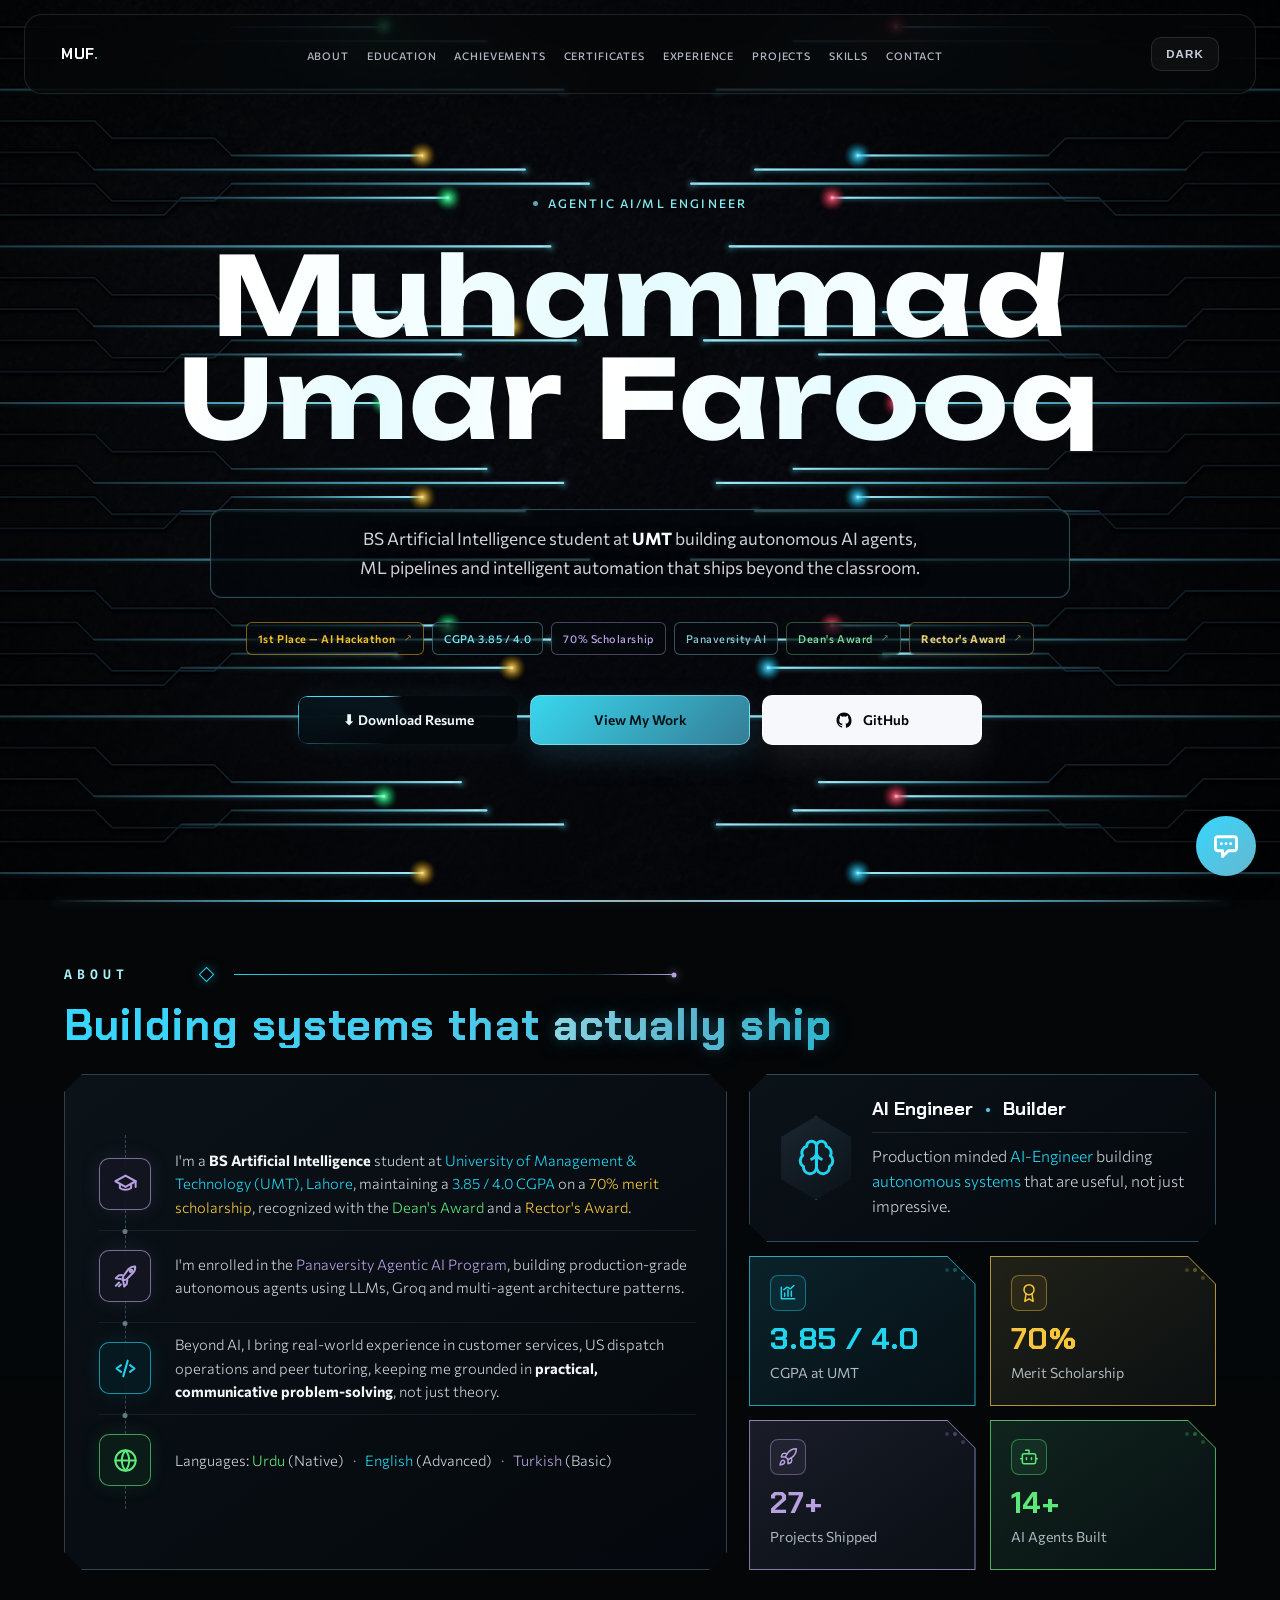
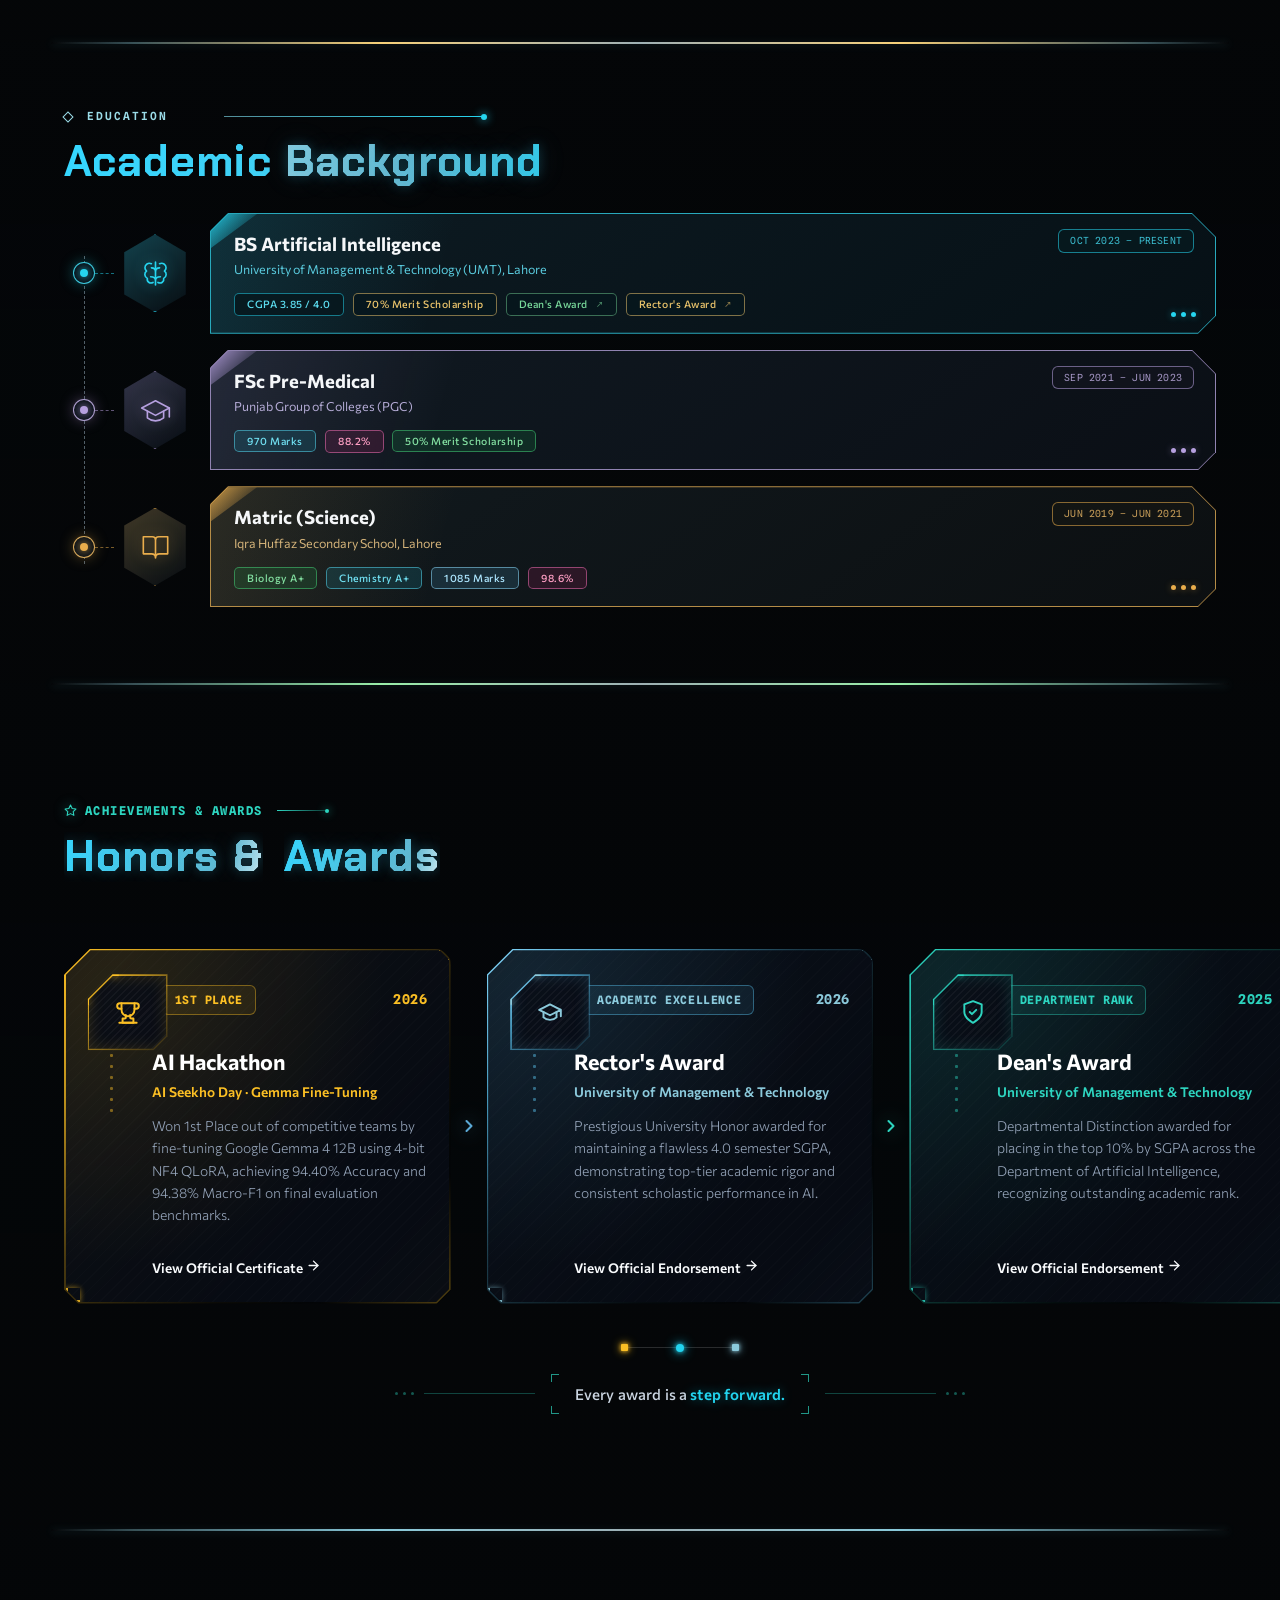
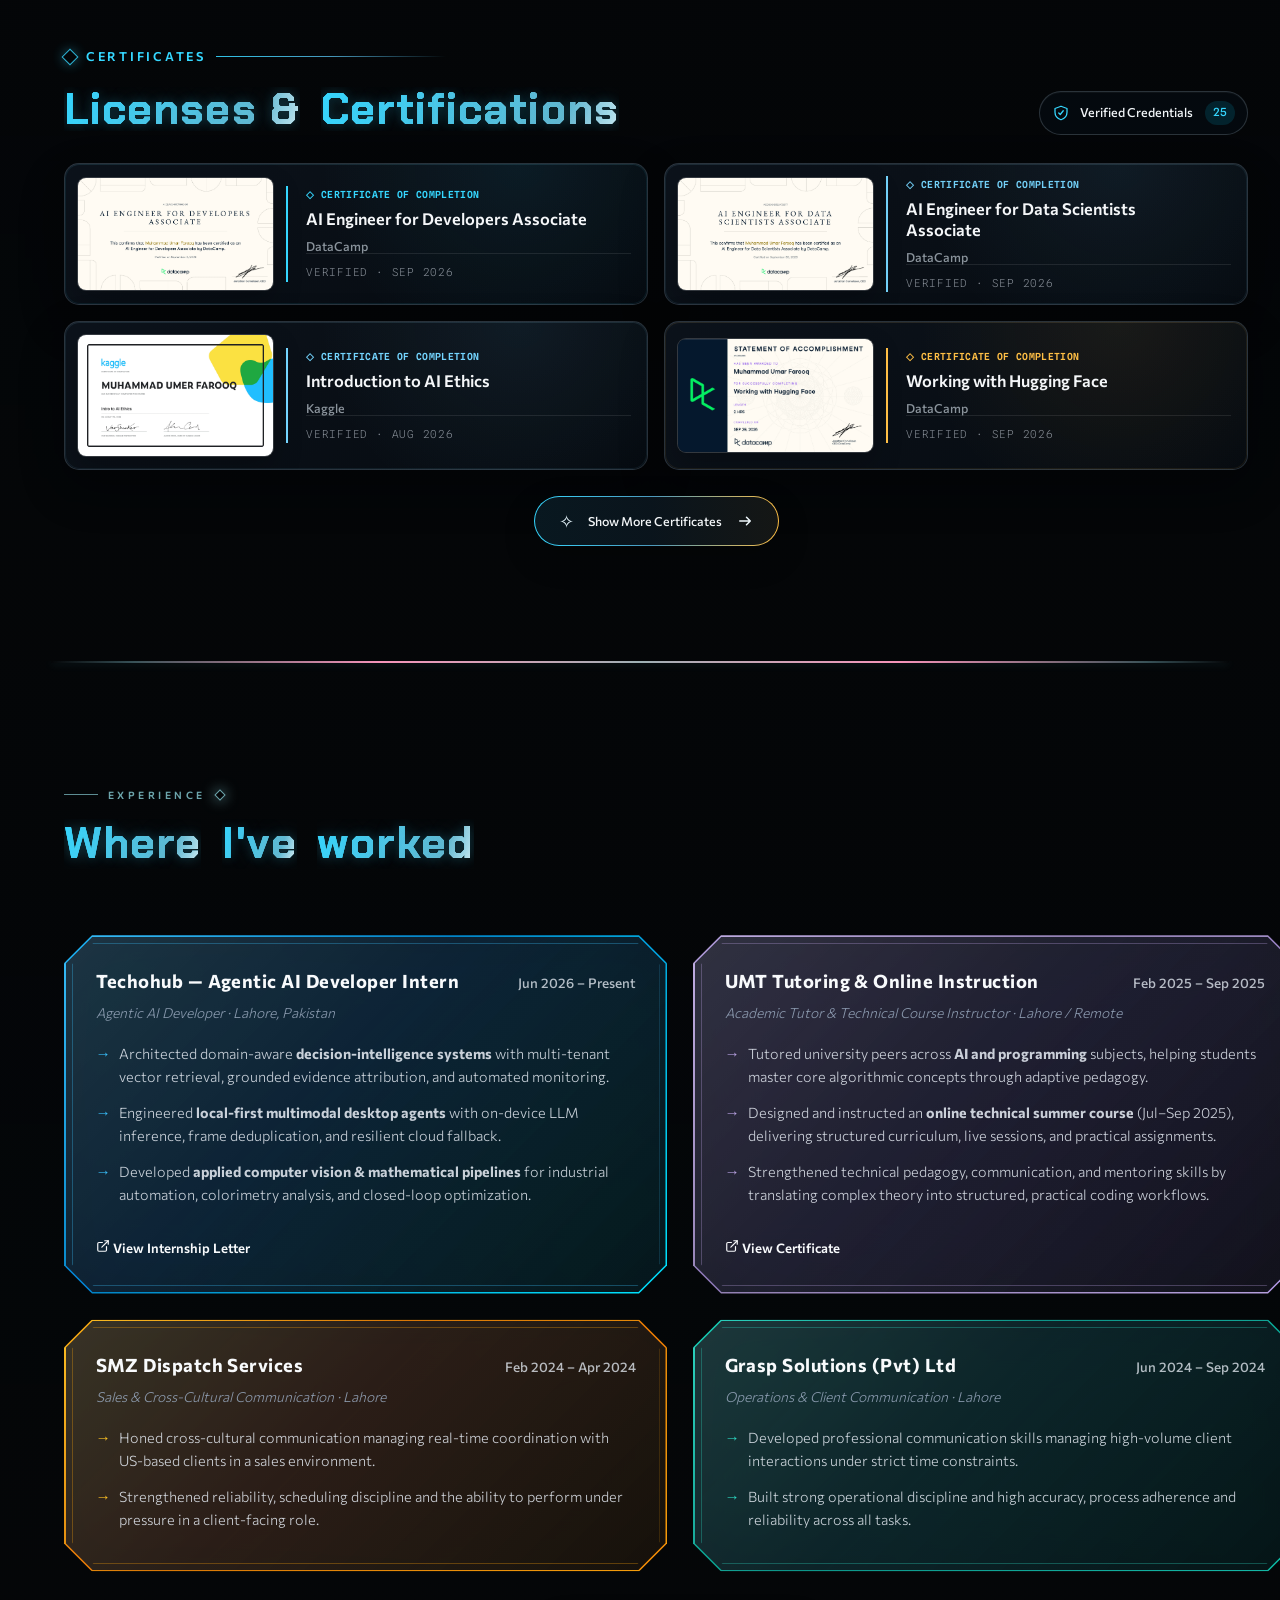
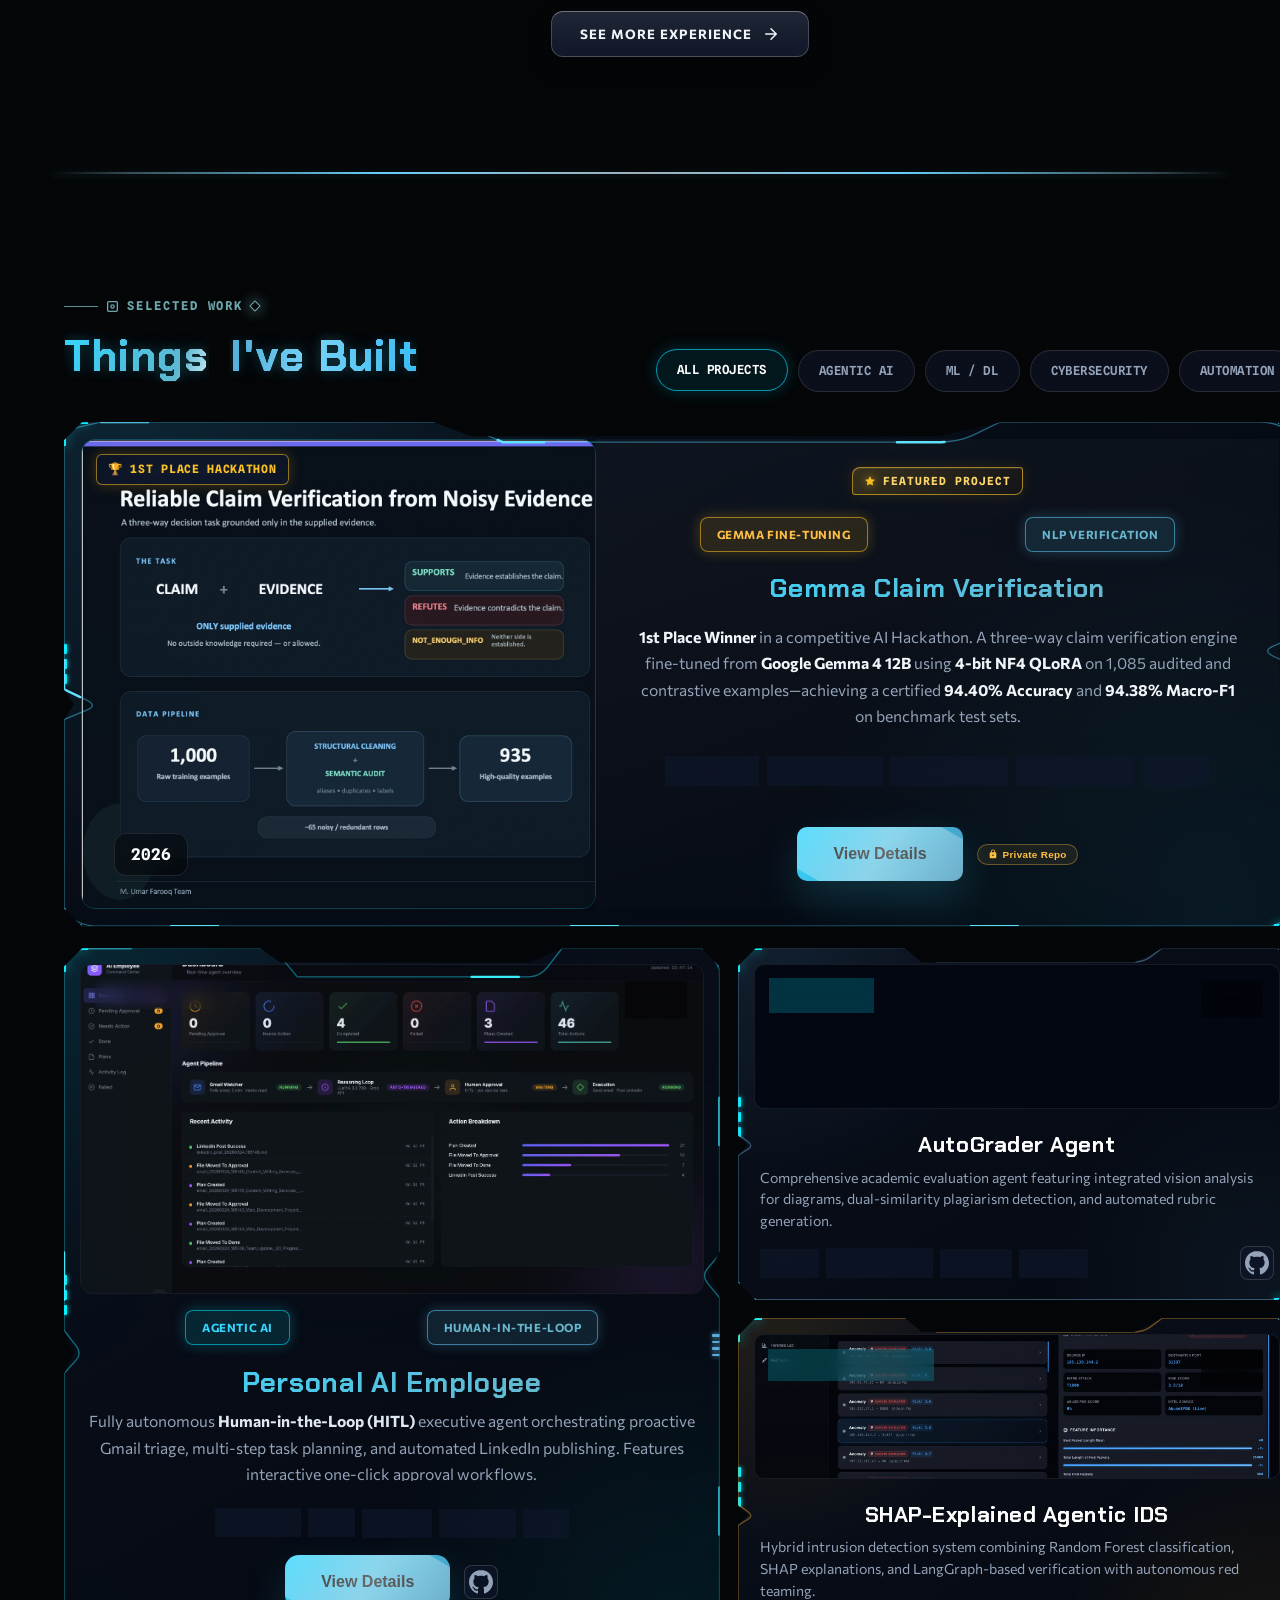
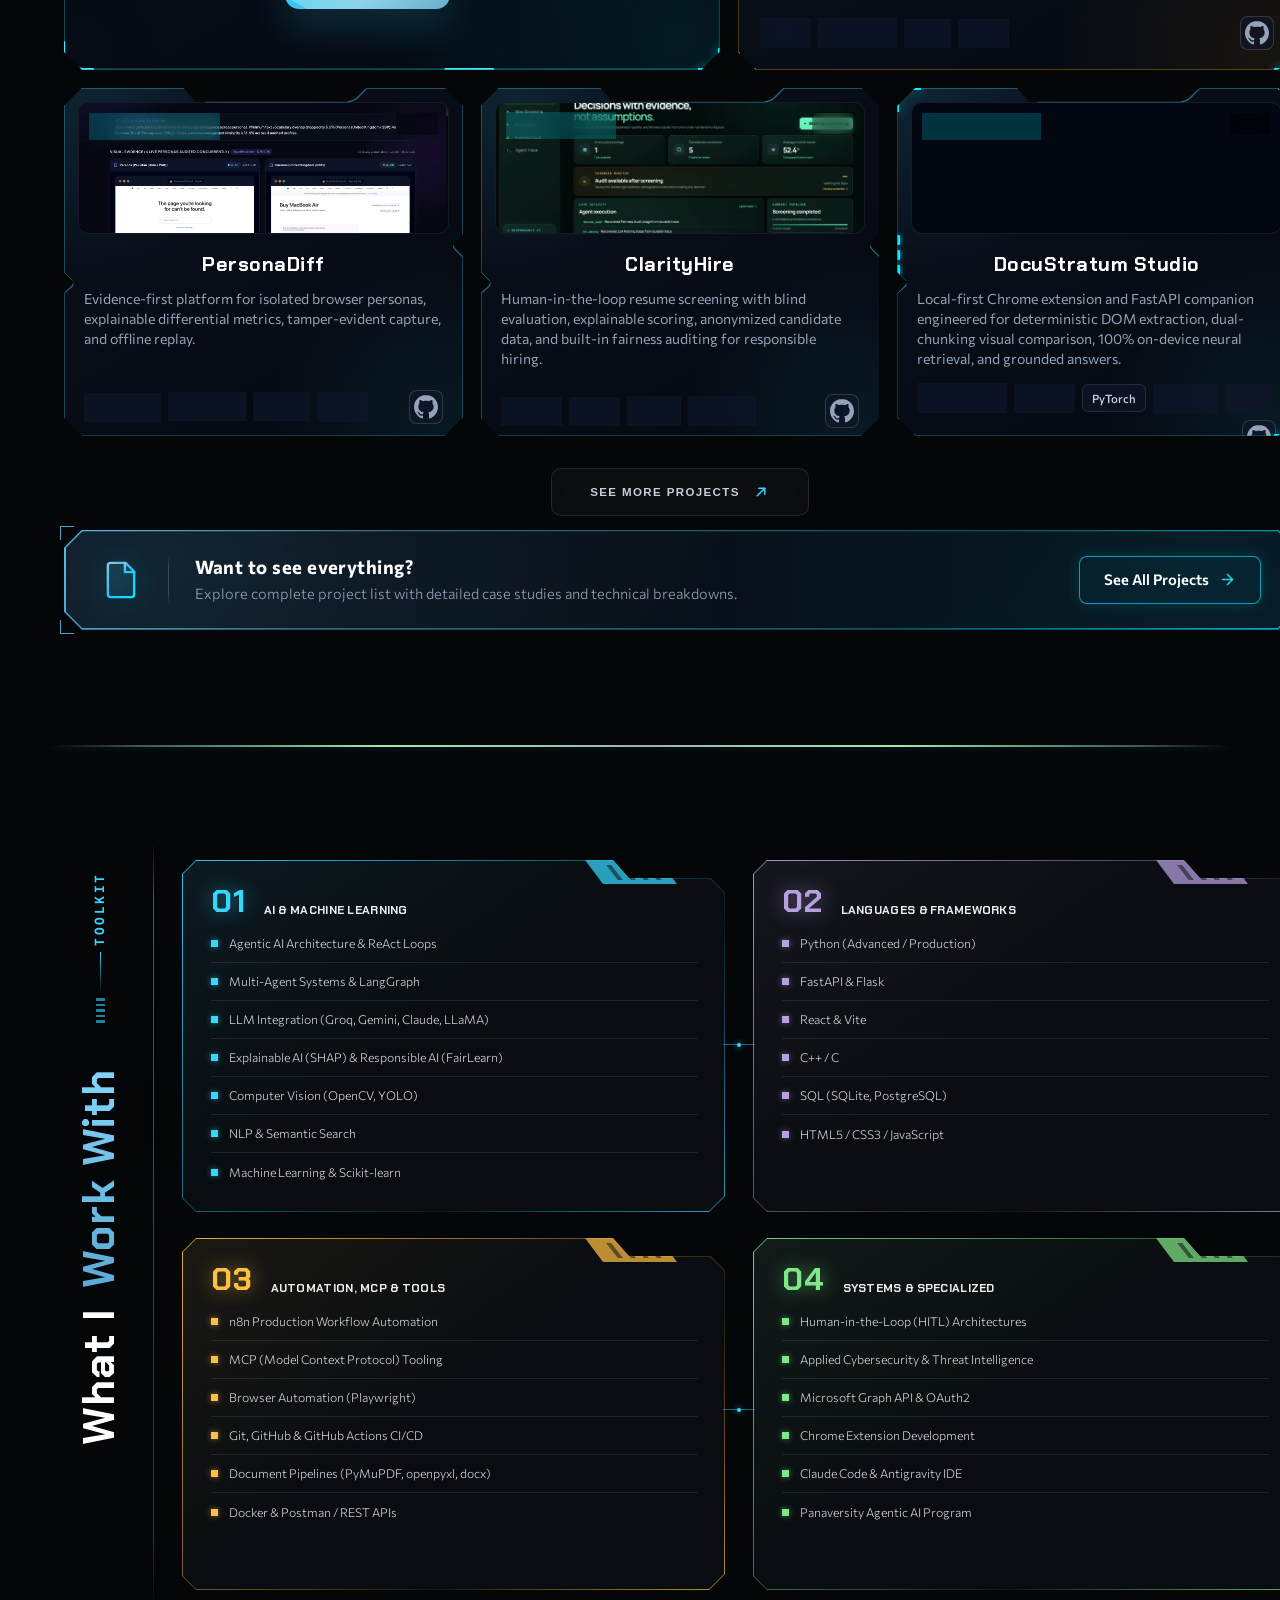
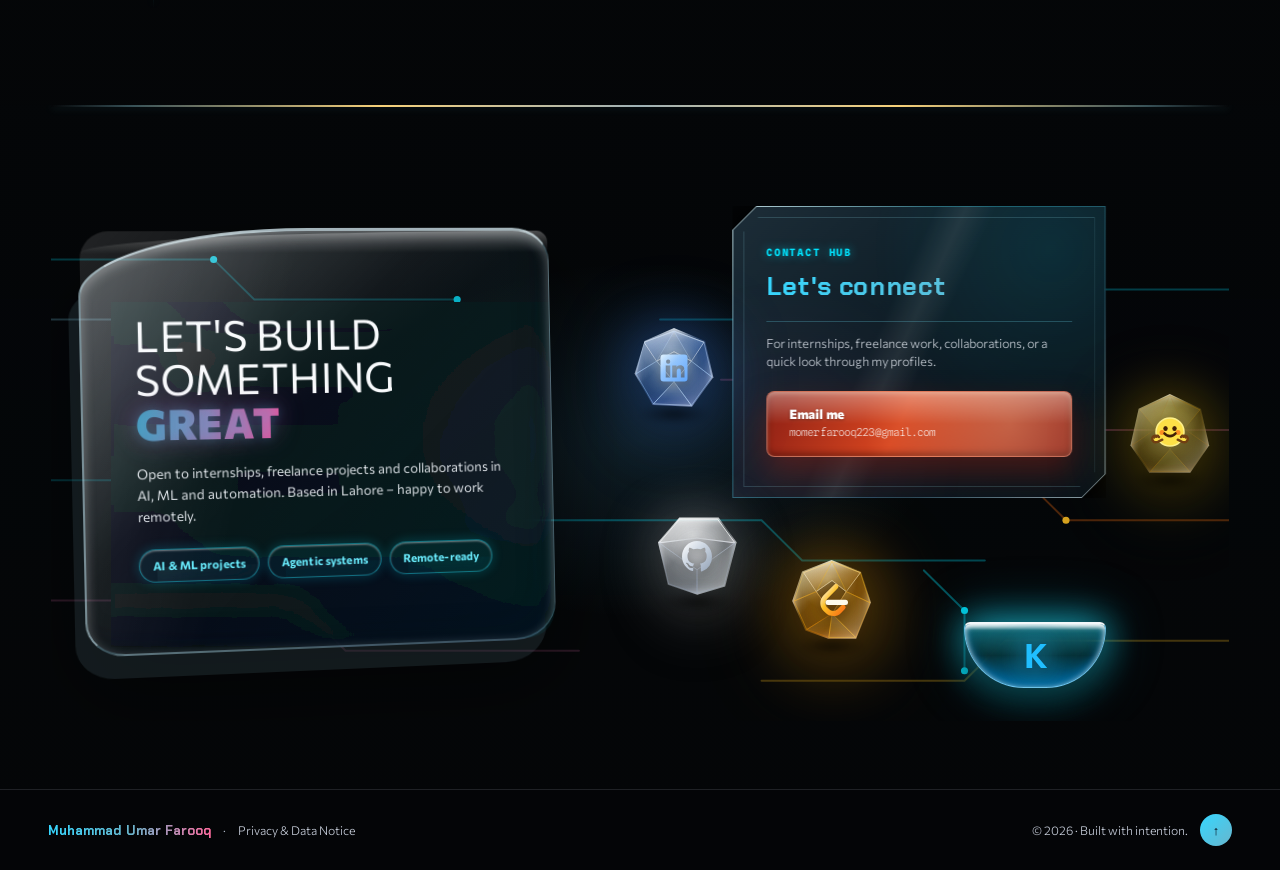
==== commit 2b14f2f2: "refactor: refactor portfolio typography variables, add interactive project map component, and update" ====
--- a/index.html
+++ b/index.html
@@ -77,20 +77,28 @@
   <link rel="preconnect" href="https://fonts.googleapis.com" />
   <link rel="preconnect" href="https://fonts.gstatic.com" crossorigin />
   <link
-    href="https://fonts.googleapis.com/css2?family=IBM+Plex+Mono:wght@400;500;600;700&family=Unbounded:wght@400;600;700;800;900&family=Plus+Jakarta+Sans:wght@300;400;500;600;700&display=swap"
+    href="https://fonts.googleapis.com/css2?family=Commissioner:wght@300..900&amp;family=Chakra+Petch:wght@400;500;600;700&amp;family=Unbounded:wght@400..900&amp;family=Spline+Sans+Mono:wght@400..700&amp;display=swap"
     rel="stylesheet" />
-  <link rel="stylesheet" href="css/base.css?v=20261002-distinct" />
-  <link rel="stylesheet" href="css/navigation.css?v=20261002-steel" />
-  <link rel="stylesheet" href="css/gateway.css?v=20261002-footer" />
-  <link rel="stylesheet" href="css/hero.css?v=20261002-steel" />
-  <link rel="stylesheet" href="css/about.css?v=20261002-distinct" />
-  <link rel="stylesheet" href="css/experience.css?v=20261002-violet-cards" />
-  <link rel="stylesheet" href="css/projects.css?v=20261002-steel" />
-  <link rel="stylesheet" href="css/achievements.css?v=20261002-steel" />
-  <link rel="stylesheet" href="css/contact.css?v=20261002-crystals" />
-  <link rel="stylesheet" href="css/modals.css?v=20261002-steel" />
+  <link rel="stylesheet" href="css/base.css?v=20261018-name-font" />
+  <link rel="stylesheet" href="css/navigation.css?v=20261018-chakra-navigation" />
+  <link rel="stylesheet" href="css/gateway.css?v=20261018-type-gateway" />
+  <link rel="stylesheet" href="css/hero.css?v=20261018-name-font" />
+  <link rel="stylesheet" href="css/about.css?v=20261018-chakra-about" />
+  <link rel="stylesheet" href="css/experience.css?v=20261018-chakra-experience" />
+  <link rel="stylesheet" href="css/projects.css?v=20261018-chakra-projects" />
+  <link rel="stylesheet" href="css/achievements.css?v=20261018-epilogue-achievements" />
+  <link rel="stylesheet" href="css/contact.css?v=20261018-chakra-contact" />
+  <link rel="stylesheet" href="css/project-map.css?v=20261018-side-slider" />
+  <link rel="stylesheet" href="css/modals.css?v=20261018-chakra-modals" />
   <link rel="stylesheet" href="css/responsive.css" />
-  <link rel="stylesheet" href="css/overrides.css?v=20261002-scholarship" />
+  <link rel="stylesheet" href="css/overrides.css?v=20261018-name-font" />
+  <script type="text/javascript">
+    (function (c, l, a, r, i, t, y) {
+      c[a] = c[a] || function () { (c[a].q = c[a].q || []).push(arguments) };
+      t = l.createElement(r); t.async = 1; t.src = "https://www.clarity.ms/tag/" + i;
+      y = l.getElementsByTagName(r)[0]; y.parentNode.insertBefore(t, y);
+    })(window, document, "clarity", "script", "yzndnh4pa8");
+  </script>
 </head>
 
 <body class="portfolio-home">
@@ -472,8 +480,10 @@
                 <div class="edu-bs">
                   <span class="bdg">CGPA 3.85 / 4.0</span>
                   <span class="bdg edu-gold-pill">70% Merit Scholarship</span>
-                  <a href="docs/certificates/Dean_Award.webp" target="_blank" class="bdg edu-green-pill">Dean's Award</a>
-                  <a href="docs/certificates/Rector_Award.webp" target="_blank" class="bdg edu-gold-pill">Rector's Award</a>
+                  <a href="docs/certificates/Dean_Award.webp" target="_blank" class="bdg edu-green-pill">Dean's
+                    Award</a>
+                  <a href="docs/certificates/Rector_Award.webp" target="_blank" class="bdg edu-gold-pill">Rector's
+                    Award</a>
                 </div>
               </div>
               <span class="edu-card-dots" aria-hidden="true"><i></i><i></i><i></i></span>
@@ -587,8 +597,8 @@
                     using 4-bit NF4 QLoRA, achieving 94.40% Accuracy and 94.38% Macro-F1 on final evaluation benchmarks.
                   </p>
                   <div class="achieve-v2-action">
-                    <a href="docs/certificates/Gemma_Hackathon_Certificate.webp" target="_blank" rel="noopener noreferrer"
-                      class="achieve-v2-link gold">
+                    <a href="docs/certificates/Gemma_Hackathon_Certificate.webp" target="_blank"
+                      rel="noopener noreferrer" class="achieve-v2-link gold">
                       <span>View Official Certificate</span>
                       <svg width="15" height="15" viewBox="0 0 24 24" fill="none" stroke="currentColor"
                         stroke-width="2.2" stroke-linecap="round" stroke-linejoin="round">
@@ -747,17 +757,19 @@
     <section class="sec reveal" id="certificates">
       <div class="inn">
         <p class="sl sl-l">Certificates</p>
-        <h2 class="st wr">
-          <span class="w"><span class="wi">Licenses &</span></span>
-          <span class="w"><span class="wi">Certifications</span></span>
-        </h2>
-        <div class="cert-section-title">
-          <svg viewBox="0 0 24 24" aria-hidden="true">
-            <path d="M12 3 20 6v5c0 5.2-3.4 8.5-8 10-4.6-1.5-8-4.8-8-10V6l8-3Z" />
-            <path d="m9 12 2 2 4-5" />
-          </svg>
-          <span>Verified Credentials</span>
-          <span class="cert-count">21</span>
+        <div class="cert-header-row">
+          <h2 class="st wr">
+            <span class="w"><span class="wi">Licenses &</span></span>
+            <span class="w"><span class="wi">Certifications</span></span>
+          </h2>
+          <div class="cert-section-title">
+            <svg viewBox="0 0 24 24" aria-hidden="true">
+              <path d="M12 3 20 6v5c0 5.2-3.4 8.5-8 10-4.6-1.5-8-4.8-8-10V6l8-3Z" />
+              <path d="m9 12 2 2 4-5" />
+            </svg>
+            <span>Verified Credentials</span>
+            <span class="cert-count">25</span>
+          </div>
         </div>
         <div class="cert-grid">
           <div class="cert-card sk-g" onclick="openCertLightbox(0)" tabindex="0" role="button"
@@ -777,7 +789,7 @@
                 </span>
               </div>
             </div>
-            <div class="cert-card-info" data-issued="SEP 02, 2026">
+            <div class="cert-card-info" data-issued="SEP 2026">
               <div class="cert-card-name">AI Engineer for Developers Associate</div>
               <div class="cert-card-issuer"><span class="cert-issuer-dot"></span>DataCamp</div>
             </div>
@@ -799,7 +811,7 @@
                 </span>
               </div>
             </div>
-            <div class="cert-card-info" data-issued="SEP 30, 2026">
+            <div class="cert-card-info" data-issued="SEP 2026">
               <div class="cert-card-name">AI Engineer for Data Scientists Associate</div>
               <div class="cert-card-issuer"><span class="cert-issuer-dot"></span>DataCamp</div>
             </div>
@@ -821,7 +833,7 @@
                 </span>
               </div>
             </div>
-            <div class="cert-card-info" data-issued="AUG 18, 2026">
+            <div class="cert-card-info" data-issued="AUG 2026">
               <div class="cert-card-name">Introduction to AI Ethics</div>
               <div class="cert-card-issuer"><span class="cert-issuer-dot"></span>Kaggle</div>
             </div>
@@ -843,13 +855,146 @@
                 </span>
               </div>
             </div>
-            <div class="cert-card-info" data-issued="SEP 29, 2026">
+            <div class="cert-card-info" data-issued="SEP 2026">
               <div class="cert-card-name">Working with Hugging Face</div>
               <div class="cert-card-issuer"><span class="cert-issuer-dot"></span>DataCamp</div>
             </div>
           </div>
-          <div class="cert-card sk-g hidden-cert" data-extra-cert onclick="openCertLightbox(4)" tabindex="0" role="button"
-            aria-label="View Working with the OpenAI API certificate">
+          <div class="cert-card sk-a hidden-cert" data-extra-cert onclick="openCertLightbox(4)" tabindex="0"
+            role="button" aria-label="View Loopverse 3.0 Hackathon Certificate of Participation">
+            <div class="cert-card-img-wrap">
+              <img class="cert-card-img" src="docs/certificates/loopverse-3-participation.webp"
+                alt="Loopverse 3.0 Hackathon Certificate of Participation" loading="lazy" />
+              <div class="cert-card-overlay">
+                <span>
+                  <svg viewBox="0 0 24 24" fill="none" stroke-width="2" stroke-linecap="round" stroke-linejoin="round">
+                    <circle cx="11" cy="11" r="8" />
+                    <line x1="21" y1="21" x2="16.65" y2="16.65" />
+                    <line x1="11" y1="8" x2="11" y2="14" />
+                    <line x1="8" y1="11" x2="14" y2="11" />
+                  </svg>
+                  View Certificate
+                </span>
+              </div>
+            </div>
+            <div class="cert-card-info" data-issued="OCT 2026" data-cert-type="CERTIFICATE OF PARTICIPATION">
+              <div class="cert-card-name">Loopverse 3.0 Hackathon</div>
+              <div class="cert-card-issuer"><span class="cert-issuer-dot"></span>LoopLab</div>
+            </div>
+          </div>
+          <div class="cert-card sk-g hidden-cert" data-extra-cert onclick="openCertLightbox(5)" tabindex="0"
+            role="button" aria-label="View Introduction to Generative AI certificate">
+            <div class="cert-card-img-wrap">
+              <img class="cert-card-img" src="docs/certificates/Google Certificate.webp"
+                alt="Introduction to Generative AI - Google" loading="lazy" />
+              <div class="cert-card-overlay">
+                <span>
+                  <svg viewBox="0 0 24 24" fill="none" stroke-width="2" stroke-linecap="round" stroke-linejoin="round">
+                    <circle cx="11" cy="11" r="8" />
+                    <line x1="21" y1="21" x2="16.65" y2="16.65" />
+                    <line x1="11" y1="8" x2="11" y2="14" />
+                    <line x1="8" y1="11" x2="14" y2="11" />
+                  </svg>
+                  View Certificate
+                </span>
+              </div>
+            </div>
+            <div class="cert-card-info" data-issued="JUN 2026">
+              <div class="cert-card-name">Introduction to Generative AI</div>
+              <div class="cert-card-issuer"><span class="cert-issuer-dot"></span>Google</div>
+            </div>
+          </div>
+          <div class="cert-card sk-c hidden-cert" data-extra-cert onclick="openCertLightbox(6)" tabindex="0"
+            role="button" aria-label="View Containerization and Virtualization Concepts certificate">
+            <div class="cert-card-img-wrap">
+              <img class="cert-card-img"
+                src="docs/certificates/certificate-containerization-virtualization-concepts.webp"
+                alt="Containerization and Virtualization Concepts - DataCamp" loading="lazy" />
+              <div class="cert-card-overlay">
+                <span>
+                  <svg viewBox="0 0 24 24" fill="none" stroke-width="2" stroke-linecap="round" stroke-linejoin="round">
+                    <circle cx="11" cy="11" r="8" />
+                    <line x1="21" y1="21" x2="16.65" y2="16.65" />
+                    <line x1="11" y1="8" x2="11" y2="14" />
+                    <line x1="8" y1="11" x2="14" y2="11" />
+                  </svg>
+                  View Certificate
+                </span>
+              </div>
+            </div>
+            <div class="cert-card-info" data-issued="OCT 2026">
+              <div class="cert-card-name">Containerization and Virtualization Concepts</div>
+              <div class="cert-card-issuer"><span class="cert-issuer-dot"></span>DataCamp</div>
+            </div>
+          </div>
+          <div class="cert-card sk-p hidden-cert" data-extra-cert onclick="openCertLightbox(7)" tabindex="0"
+            role="button" aria-label="View Machine Learning Explainability certificate">
+            <div class="cert-card-img-wrap">
+              <img class="cert-card-img" src="docs/certificates/ml-explainability.webp"
+                alt="Machine Learning Explainability - Kaggle" loading="lazy" />
+              <div class="cert-card-overlay">
+                <span>
+                  <svg viewBox="0 0 24 24" fill="none" stroke-width="2" stroke-linecap="round" stroke-linejoin="round">
+                    <circle cx="11" cy="11" r="8" />
+                    <line x1="21" y1="21" x2="16.65" y2="16.65" />
+                    <line x1="11" y1="8" x2="11" y2="14" />
+                    <line x1="8" y1="11" x2="14" y2="11" />
+                  </svg>
+                  View Certificate
+                </span>
+              </div>
+            </div>
+            <div class="cert-card-info" data-issued="AUG 2026">
+              <div class="cert-card-name">Machine Learning Explainability</div>
+              <div class="cert-card-issuer"><span class="cert-issuer-dot"></span>Kaggle</div>
+            </div>
+          </div>
+          <div class="cert-card sk-pk hidden-cert" data-extra-cert onclick="openCertLightbox(8)" tabindex="0"
+            role="button" aria-label="View AI Foundations certificate">
+            <div class="cert-card-img-wrap">
+              <img class="cert-card-img" src="docs/certificates/cert-ai-foundations.webp"
+                alt="AI Foundations - OpenAI Academy" loading="lazy" />
+              <div class="cert-card-overlay">
+                <span>
+                  <svg viewBox="0 0 24 24" fill="none" stroke-width="2" stroke-linecap="round" stroke-linejoin="round">
+                    <circle cx="11" cy="11" r="8" />
+                    <line x1="21" y1="21" x2="16.65" y2="16.65" />
+                    <line x1="11" y1="8" x2="11" y2="14" />
+                    <line x1="8" y1="11" x2="14" y2="11" />
+                  </svg>
+                  View Certificate
+                </span>
+              </div>
+            </div>
+            <div class="cert-card-info" data-issued="JUN 2026">
+              <div class="cert-card-name">AI Foundations</div>
+              <div class="cert-card-issuer"><span class="cert-issuer-dot"></span>OpenAI Academy</div>
+            </div>
+          </div>
+          <div class="cert-card sk-a hidden-cert" data-extra-cert onclick="openCertLightbox(9)" tabindex="0"
+            role="button" aria-label="View Claude Code in Action certificate">
+            <div class="cert-card-img-wrap">
+              <img class="cert-card-img" src="docs/certificates/certificate-5s66gnoyjedq.webp"
+                alt="Claude Code in Action - Anthropic" loading="lazy" />
+              <div class="cert-card-overlay">
+                <span>
+                  <svg viewBox="0 0 24 24" fill="none" stroke-width="2" stroke-linecap="round" stroke-linejoin="round">
+                    <circle cx="11" cy="11" r="8" />
+                    <line x1="21" y1="21" x2="16.65" y2="16.65" />
+                    <line x1="11" y1="8" x2="11" y2="14" />
+                    <line x1="8" y1="11" x2="14" y2="11" />
+                  </svg>
+                  View Certificate
+                </span>
+              </div>
+            </div>
+            <div class="cert-card-info" data-issued="JUL 2026">
+              <div class="cert-card-name">Claude Code in Action</div>
+              <div class="cert-card-issuer"><span class="cert-issuer-dot"></span>Anthropic</div>
+            </div>
+          </div>
+          <div class="cert-card sk-g hidden-cert" data-extra-cert onclick="openCertLightbox(10)" tabindex="0"
+            role="button" aria-label="View Working with the OpenAI API certificate">
             <div class="cert-card-img-wrap">
               <img class="cert-card-img" src="docs/certificates/datacamp-working-with-openai-api.webp"
                 alt="Working with the OpenAI API certificate" loading="lazy" />
@@ -865,13 +1010,13 @@
                 </span>
               </div>
             </div>
-            <div class="cert-card-info" data-issued="SEP 02, 2026">
+            <div class="cert-card-info" data-issued="SEP 2026">
               <div class="cert-card-name">Working with the OpenAI API</div>
               <div class="cert-card-issuer"><span class="cert-issuer-dot"></span>DataCamp</div>
             </div>
           </div>
-          <div class="cert-card sk-a hidden-cert" data-extra-cert onclick="openCertLightbox(5)" tabindex="0" role="button"
-            aria-label="View 5-Day AI Agents: Intensive Vibe Coding Course certificate">
+          <div class="cert-card sk-c hidden-cert" data-extra-cert onclick="openCertLightbox(11)" tabindex="0"
+            role="button" aria-label="View 5-Day AI Agents: Intensive Vibe Coding Course certificate">
             <div class="cert-card-img-wrap">
               <img class="cert-card-img" src="docs/certificates/5-Day AI Agents Intensive Vibe Coding Course.webp"
                 alt="5-Day AI Agents Intensive Vibe Coding Course" loading="lazy" />
@@ -887,13 +1032,57 @@
                 </span>
               </div>
             </div>
-            <div class="cert-card-info" data-issued="JUL 30, 2026">
+            <div class="cert-card-info" data-issued="JUL 2026">
               <div class="cert-card-name">5-Day AI Agents: Intensive Vibe Coding Course</div>
               <div class="cert-card-issuer"><span class="cert-issuer-dot"></span>Kaggle / Google</div>
             </div>
           </div>
-          <div class="cert-card sk-p hidden-cert" data-extra-cert onclick="openCertLightbox(6)" tabindex="0" role="button"
-            aria-label="View Introduction to AI Agents certificate">
+          <div class="cert-card sk-p hidden-cert" data-extra-cert onclick="openCertLightbox(12)" tabindex="0"
+            role="button" aria-label="View Applied AI Foundations certificate">
+            <div class="cert-card-img-wrap">
+              <img class="cert-card-img" src="docs/certificates/cert-rn2wppq639.webp"
+                alt="Applied AI Foundations - OpenAI Academy" loading="lazy" />
+              <div class="cert-card-overlay">
+                <span>
+                  <svg viewBox="0 0 24 24" fill="none" stroke-width="2" stroke-linecap="round" stroke-linejoin="round">
+                    <circle cx="11" cy="11" r="8" />
+                    <line x1="21" y1="21" x2="16.65" y2="16.65" />
+                    <line x1="11" y1="8" x2="11" y2="14" />
+                    <line x1="8" y1="11" x2="14" y2="11" />
+                  </svg>
+                  View Certificate
+                </span>
+              </div>
+            </div>
+            <div class="cert-card-info" data-issued="JUN 2026">
+              <div class="cert-card-name">Applied AI Foundations</div>
+              <div class="cert-card-issuer"><span class="cert-issuer-dot"></span>OpenAI Academy</div>
+            </div>
+          </div>
+          <div class="cert-card sk-pk hidden-cert" data-extra-cert onclick="openCertLightbox(13)" tabindex="0"
+            role="button" aria-label="View Claude Platform 101 certificate">
+            <div class="cert-card-img-wrap">
+              <img class="cert-card-img" src="docs/certificates/cert-claude-platform-101.webp"
+                alt="Claude Platform 101 - Anthropic" loading="lazy" />
+              <div class="cert-card-overlay">
+                <span>
+                  <svg viewBox="0 0 24 24" fill="none" stroke-width="2" stroke-linecap="round" stroke-linejoin="round">
+                    <circle cx="11" cy="11" r="8" />
+                    <line x1="21" y1="21" x2="16.65" y2="16.65" />
+                    <line x1="11" y1="8" x2="11" y2="14" />
+                    <line x1="8" y1="11" x2="14" y2="11" />
+                  </svg>
+                  View Certificate
+                </span>
+              </div>
+            </div>
+            <div class="cert-card-info" data-issued="JUN 2026">
+              <div class="cert-card-name">Claude Platform 101</div>
+              <div class="cert-card-issuer"><span class="cert-issuer-dot"></span>Anthropic</div>
+            </div>
+          </div>
+          <div class="cert-card sk-a hidden-cert" data-extra-cert onclick="openCertLightbox(14)" tabindex="0"
+            role="button" aria-label="View Introduction to AI Agents certificate">
             <div class="cert-card-img-wrap">
               <img class="cert-card-img" src="docs/certificates/certificate-introduction-to-ai-agents.webp"
                 alt="Introduction to AI Agents - DataCamp" loading="lazy" />
@@ -909,13 +1098,35 @@
                 </span>
               </div>
             </div>
-            <div class="cert-card-info" data-issued="SEP 11, 2026">
+            <div class="cert-card-info" data-issued="SEP 2026">
               <div class="cert-card-name">Introduction to AI Agents</div>
               <div class="cert-card-issuer"><span class="cert-issuer-dot"></span>DataCamp</div>
             </div>
           </div>
-          <div class="cert-card sk-c hidden-cert" data-extra-cert onclick="openCertLightbox(7)" tabindex="0" role="button"
-            aria-label="View Supervised Learning with scikit-learn certificate">
+          <div class="cert-card sk-g hidden-cert" data-extra-cert onclick="openCertLightbox(15)" tabindex="0"
+            role="button" aria-label="View Claude Code 101 certificate">
+            <div class="cert-card-img-wrap">
+              <img class="cert-card-img" src="docs/certificates/cert-new-3.webp" alt="Claude Code 101 - Anthropic"
+                loading="lazy" />
+              <div class="cert-card-overlay">
+                <span>
+                  <svg viewBox="0 0 24 24" fill="none" stroke-width="2" stroke-linecap="round" stroke-linejoin="round">
+                    <circle cx="11" cy="11" r="8" />
+                    <line x1="21" y1="21" x2="16.65" y2="16.65" />
+                    <line x1="11" y1="8" x2="11" y2="14" />
+                    <line x1="8" y1="11" x2="14" y2="11" />
+                  </svg>
+                  View Certificate
+                </span>
+              </div>
+            </div>
+            <div class="cert-card-info" data-issued="JUN 2026">
+              <div class="cert-card-name">Claude Code 101</div>
+              <div class="cert-card-issuer"><span class="cert-issuer-dot"></span>Anthropic</div>
+            </div>
+          </div>
+          <div class="cert-card sk-c hidden-cert" data-extra-cert onclick="openCertLightbox(16)" tabindex="0"
+            role="button" aria-label="View Supervised Learning with scikit-learn certificate">
             <div class="cert-card-img-wrap">
               <img class="cert-card-img" src="docs/certificates/certificate-supervised-learning-scikit-learn.webp"
                 alt="Supervised Learning with scikit-learn - DataCamp" loading="lazy" />
@@ -931,13 +1142,35 @@
                 </span>
               </div>
             </div>
-            <div class="cert-card-info" data-issued="SEP 14, 2026">
+            <div class="cert-card-info" data-issued="SEP 2026">
               <div class="cert-card-name">Supervised Learning with scikit-learn</div>
               <div class="cert-card-issuer"><span class="cert-issuer-dot"></span>DataCamp</div>
             </div>
           </div>
-          <div class="cert-card sk-g hidden-cert" data-extra-cert onclick="openCertLightbox(8)" tabindex="0" role="button"
-            aria-label="View Unsupervised Learning in Python certificate">
+          <div class="cert-card sk-p hidden-cert" data-extra-cert onclick="openCertLightbox(17)" tabindex="0"
+            role="button" aria-label="View Claude 101 certificate">
+            <div class="cert-card-img-wrap">
+              <img class="cert-card-img" src="docs/certificates/cert-new-1.webp" alt="Claude 101 - Anthropic"
+                loading="lazy" />
+              <div class="cert-card-overlay">
+                <span>
+                  <svg viewBox="0 0 24 24" fill="none" stroke-width="2" stroke-linecap="round" stroke-linejoin="round">
+                    <circle cx="11" cy="11" r="8" />
+                    <line x1="21" y1="21" x2="16.65" y2="16.65" />
+                    <line x1="11" y1="8" x2="11" y2="14" />
+                    <line x1="8" y1="11" x2="14" y2="11" />
+                  </svg>
+                  View Certificate
+                </span>
+              </div>
+            </div>
+            <div class="cert-card-info" data-issued="JUN 2026">
+              <div class="cert-card-name">Claude 101</div>
+              <div class="cert-card-issuer"><span class="cert-issuer-dot"></span>Anthropic</div>
+            </div>
+          </div>
+          <div class="cert-card sk-pk hidden-cert" data-extra-cert onclick="openCertLightbox(18)" tabindex="0"
+            role="button" aria-label="View Unsupervised Learning in Python certificate">
             <div class="cert-card-img-wrap">
               <img class="cert-card-img" src="docs/certificates/certificate-unsupervised-learning-in-python.webp"
                 alt="Unsupervised Learning in Python - DataCamp" loading="lazy" />
@@ -953,167 +1186,13 @@
                 </span>
               </div>
             </div>
-            <div class="cert-card-info" data-issued="SEP 25, 2026">
+            <div class="cert-card-info" data-issued="SEP 2026">
               <div class="cert-card-name">Unsupervised Learning in Python</div>
               <div class="cert-card-issuer"><span class="cert-issuer-dot"></span>DataCamp</div>
             </div>
           </div>
-          <div class="cert-card sk-pk hidden-cert" data-extra-cert onclick="openCertLightbox(9)" tabindex="0" role="button"
-            aria-label="View Claude Code in Action certificate">
-            <div class="cert-card-img-wrap">
-              <img class="cert-card-img" src="docs/certificates/certificate-5s66gnoyjedq.webp"
-                alt="Claude Code in Action - Anthropic" loading="lazy" />
-              <div class="cert-card-overlay">
-                <span>
-                  <svg viewBox="0 0 24 24" fill="none" stroke-width="2" stroke-linecap="round" stroke-linejoin="round">
-                    <circle cx="11" cy="11" r="8" />
-                    <line x1="21" y1="21" x2="16.65" y2="16.65" />
-                    <line x1="11" y1="8" x2="11" y2="14" />
-                    <line x1="8" y1="11" x2="14" y2="11" />
-                  </svg>
-                  View Certificate
-                </span>
-              </div>
-            </div>
-            <div class="cert-card-info" data-issued="JUL 10, 2026">
-              <div class="cert-card-name">Claude Code in Action</div>
-              <div class="cert-card-issuer"><span class="cert-issuer-dot"></span>Anthropic</div>
-            </div>
-          </div>
-          <div class="cert-card sk-a hidden-cert" data-extra-cert onclick="openCertLightbox(10)" tabindex="0" role="button"
-            aria-label="View Claude Platform 101 certificate">
-            <div class="cert-card-img-wrap">
-              <img class="cert-card-img" src="docs/certificates/cert-claude-platform-101.webp"
-                alt="Claude Platform 101 - Anthropic" loading="lazy" />
-              <div class="cert-card-overlay">
-                <span>
-                  <svg viewBox="0 0 24 24" fill="none" stroke-width="2" stroke-linecap="round" stroke-linejoin="round">
-                    <circle cx="11" cy="11" r="8" />
-                    <line x1="21" y1="21" x2="16.65" y2="16.65" />
-                    <line x1="11" y1="8" x2="11" y2="14" />
-                    <line x1="8" y1="11" x2="14" y2="11" />
-                  </svg>
-                  View Certificate
-                </span>
-              </div>
-            </div>
-            <div class="cert-card-info" data-issued="JUN 18, 2026">
-              <div class="cert-card-name">Claude Platform 101</div>
-              <div class="cert-card-issuer"><span class="cert-issuer-dot"></span>Anthropic</div>
-            </div>
-          </div>
-          <div class="cert-card sk-p hidden-cert" data-extra-cert onclick="openCertLightbox(11)" tabindex="0" role="button"
-            aria-label="View Claude Code 101 certificate">
-            <div class="cert-card-img-wrap">
-              <img class="cert-card-img" src="docs/certificates/cert-new-3.webp"
-                alt="Claude Code 101 - Anthropic" loading="lazy" />
-              <div class="cert-card-overlay">
-                <span>
-                  <svg viewBox="0 0 24 24" fill="none" stroke-width="2" stroke-linecap="round" stroke-linejoin="round">
-                    <circle cx="11" cy="11" r="8" />
-                    <line x1="21" y1="21" x2="16.65" y2="16.65" />
-                    <line x1="11" y1="8" x2="11" y2="14" />
-                    <line x1="8" y1="11" x2="14" y2="11" />
-                  </svg>
-                  View Certificate
-                </span>
-              </div>
-            </div>
-            <div class="cert-card-info" data-issued="JUN 16, 2026">
-              <div class="cert-card-name">Claude Code 101</div>
-              <div class="cert-card-issuer"><span class="cert-issuer-dot"></span>Anthropic</div>
-            </div>
-          </div>
-          <div class="cert-card sk-c hidden-cert" data-extra-cert onclick="openCertLightbox(12)" tabindex="0" role="button"
-            aria-label="View Claude 101 certificate">
-            <div class="cert-card-img-wrap">
-              <img class="cert-card-img" src="docs/certificates/cert-new-1.webp"
-                alt="Claude 101 - Anthropic" loading="lazy" />
-              <div class="cert-card-overlay">
-                <span>
-                  <svg viewBox="0 0 24 24" fill="none" stroke-width="2" stroke-linecap="round" stroke-linejoin="round">
-                    <circle cx="11" cy="11" r="8" />
-                    <line x1="21" y1="21" x2="16.65" y2="16.65" />
-                    <line x1="11" y1="8" x2="11" y2="14" />
-                    <line x1="8" y1="11" x2="14" y2="11" />
-                  </svg>
-                  View Certificate
-                </span>
-              </div>
-            </div>
-            <div class="cert-card-info" data-issued="JUN 14, 2026">
-              <div class="cert-card-name">Claude 101</div>
-              <div class="cert-card-issuer"><span class="cert-issuer-dot"></span>Anthropic</div>
-            </div>
-          </div>
-          <div class="cert-card sk-g hidden-cert" data-extra-cert onclick="openCertLightbox(13)" tabindex="0" role="button"
-            aria-label="View AI Foundations certificate">
-            <div class="cert-card-img-wrap">
-              <img class="cert-card-img" src="docs/certificates/cert-ai-foundations.webp"
-                alt="AI Foundations - OpenAI Academy" loading="lazy" />
-              <div class="cert-card-overlay">
-                <span>
-                  <svg viewBox="0 0 24 24" fill="none" stroke-width="2" stroke-linecap="round" stroke-linejoin="round">
-                    <circle cx="11" cy="11" r="8" />
-                    <line x1="21" y1="21" x2="16.65" y2="16.65" />
-                    <line x1="11" y1="8" x2="11" y2="14" />
-                    <line x1="8" y1="11" x2="14" y2="11" />
-                  </svg>
-                  View Certificate
-                </span>
-              </div>
-            </div>
-            <div class="cert-card-info" data-issued="JUN 15, 2026">
-              <div class="cert-card-name">AI Foundations</div>
-              <div class="cert-card-issuer"><span class="cert-issuer-dot"></span>OpenAI Academy</div>
-            </div>
-          </div>
-          <div class="cert-card sk-pk hidden-cert" data-extra-cert onclick="openCertLightbox(14)" tabindex="0" role="button"
-            aria-label="View Applied AI Foundations certificate">
-            <div class="cert-card-img-wrap">
-              <img class="cert-card-img" src="docs/certificates/cert-rn2wppq639.webp"
-                alt="Applied AI Foundations - OpenAI Academy" loading="lazy" />
-              <div class="cert-card-overlay">
-                <span>
-                  <svg viewBox="0 0 24 24" fill="none" stroke-width="2" stroke-linecap="round" stroke-linejoin="round">
-                    <circle cx="11" cy="11" r="8" />
-                    <line x1="21" y1="21" x2="16.65" y2="16.65" />
-                    <line x1="11" y1="8" x2="11" y2="14" />
-                    <line x1="8" y1="11" x2="14" y2="11" />
-                  </svg>
-                  View Certificate
-                </span>
-              </div>
-            </div>
-            <div class="cert-card-info" data-issued="JUN 18, 2026">
-              <div class="cert-card-name">Applied AI Foundations</div>
-              <div class="cert-card-issuer"><span class="cert-issuer-dot"></span>OpenAI Academy</div>
-            </div>
-          </div>
-          <div class="cert-card sk-p hidden-cert" data-extra-cert onclick="openCertLightbox(15)" tabindex="0" role="button"
-            aria-label="View Machine Learning Explainability certificate">
-            <div class="cert-card-img-wrap">
-              <img class="cert-card-img" src="docs/certificates/ml-explainability.webp"
-                alt="Machine Learning Explainability - Kaggle" loading="lazy" />
-              <div class="cert-card-overlay">
-                <span>
-                  <svg viewBox="0 0 24 24" fill="none" stroke-width="2" stroke-linecap="round" stroke-linejoin="round">
-                    <circle cx="11" cy="11" r="8" />
-                    <line x1="21" y1="21" x2="16.65" y2="16.65" />
-                    <line x1="11" y1="8" x2="11" y2="14" />
-                    <line x1="8" y1="11" x2="14" y2="11" />
-                  </svg>
-                  View Certificate
-                </span>
-              </div>
-            </div>
-            <div class="cert-card-info" data-issued="AUG 24, 2026">
-              <div class="cert-card-name">Machine Learning Explainability</div>
-              <div class="cert-card-issuer"><span class="cert-issuer-dot"></span>Kaggle</div>
-            </div>
-          </div>
-          <div class="cert-card sk-c hidden-cert" data-extra-cert onclick="openCertLightbox(16)" tabindex="0" role="button"
-            aria-label="View AI Fluency: AI Capabilities & Limitations certificate">
+          <div class="cert-card sk-a hidden-cert" data-extra-cert onclick="openCertLightbox(19)" tabindex="0"
+            role="button" aria-label="View AI Fluency: AI Capabilities & Limitations certificate">
             <div class="cert-card-img-wrap">
               <img class="cert-card-img" src="docs/certificates/certificate-fmssrk5frsx3.webp"
                 alt="AI Fluency: AI Capabilities & Limitations" loading="lazy" />
@@ -1129,13 +1208,35 @@
                 </span>
               </div>
             </div>
-            <div class="cert-card-info" data-issued="JUN 19, 2026">
+            <div class="cert-card-info" data-issued="JUN 2026">
               <div class="cert-card-name">AI Fluency: AI Capabilities & Limitations</div>
               <div class="cert-card-issuer"><span class="cert-issuer-dot"></span>Anthropic</div>
             </div>
           </div>
-          <div class="cert-card sk-a hidden-cert" data-extra-cert onclick="openCertLightbox(17)" tabindex="0" role="button"
-            aria-label="View AI Fluency: Framework & Foundations certificate">
+          <div class="cert-card sk-g hidden-cert" data-extra-cert onclick="openCertLightbox(20)" tabindex="0"
+            role="button" aria-label="View Introduction to FastAPI certificate">
+            <div class="cert-card-img-wrap">
+              <img class="cert-card-img" src="docs/certificates/certificate-introduction-to-fastapi.webp"
+                alt="Introduction to FastAPI - DataCamp" loading="lazy" />
+              <div class="cert-card-overlay">
+                <span>
+                  <svg viewBox="0 0 24 24" fill="none" stroke-width="2" stroke-linecap="round" stroke-linejoin="round">
+                    <circle cx="11" cy="11" r="8" />
+                    <line x1="21" y1="21" x2="16.65" y2="16.65" />
+                    <line x1="11" y1="8" x2="11" y2="14" />
+                    <line x1="8" y1="11" x2="14" y2="11" />
+                  </svg>
+                  View Certificate
+                </span>
+              </div>
+            </div>
+            <div class="cert-card-info" data-issued="OCT 2026">
+              <div class="cert-card-name">Introduction to FastAPI</div>
+              <div class="cert-card-issuer"><span class="cert-issuer-dot"></span>DataCamp</div>
+            </div>
+          </div>
+          <div class="cert-card sk-c hidden-cert" data-extra-cert onclick="openCertLightbox(21)" tabindex="0"
+            role="button" aria-label="View AI Fluency: Framework & Foundations certificate">
             <div class="cert-card-img-wrap">
               <img class="cert-card-img" src="docs/certificates/cert-s3jn6owcs6f6.webp"
                 alt="AI Fluency: Framework & Foundations" loading="lazy" />
@@ -1151,13 +1252,35 @@
                 </span>
               </div>
             </div>
-            <div class="cert-card-info" data-issued="JUN 16, 2026">
+            <div class="cert-card-info" data-issued="JUN 2026">
               <div class="cert-card-name">AI Fluency: Framework & Foundations</div>
               <div class="cert-card-issuer"><span class="cert-issuer-dot"></span>Anthropic</div>
             </div>
           </div>
-          <div class="cert-card sk-g hidden-cert" data-extra-cert onclick="openCertLightbox(18)" tabindex="0" role="button"
-            aria-label="View AI Fluency for Students certificate">
+          <div class="cert-card sk-p hidden-cert" data-extra-cert onclick="openCertLightbox(22)" tabindex="0"
+            role="button" aria-label="View Deploying AI into Production with FastAPI certificate">
+            <div class="cert-card-img-wrap">
+              <img class="cert-card-img" src="docs/certificates/certificate-deploying-ai-production-fastapi.webp"
+                alt="Deploying AI into Production with FastAPI - DataCamp" loading="lazy" />
+              <div class="cert-card-overlay">
+                <span>
+                  <svg viewBox="0 0 24 24" fill="none" stroke-width="2" stroke-linecap="round" stroke-linejoin="round">
+                    <circle cx="11" cy="11" r="8" />
+                    <line x1="21" y1="21" x2="16.65" y2="16.65" />
+                    <line x1="11" y1="8" x2="11" y2="14" />
+                    <line x1="8" y1="11" x2="14" y2="11" />
+                  </svg>
+                  View Certificate
+                </span>
+              </div>
+            </div>
+            <div class="cert-card-info" data-issued="OCT 2026">
+              <div class="cert-card-name">Deploying AI into Production with FastAPI</div>
+              <div class="cert-card-issuer"><span class="cert-issuer-dot"></span>DataCamp</div>
+            </div>
+          </div>
+          <div class="cert-card sk-pk hidden-cert" data-extra-cert onclick="openCertLightbox(23)" tabindex="0"
+            role="button" aria-label="View AI Fluency for Students certificate">
             <div class="cert-card-img-wrap">
               <img class="cert-card-img" src="docs/certificates/cert-new-2.webp"
                 alt="AI Fluency for Students - Anthropic" loading="lazy" />
@@ -1173,35 +1296,13 @@
                 </span>
               </div>
             </div>
-            <div class="cert-card-info" data-issued="MAR 19, 2026">
+            <div class="cert-card-info" data-issued="MAR 2026">
               <div class="cert-card-name">AI Fluency for Students</div>
               <div class="cert-card-issuer"><span class="cert-issuer-dot"></span>Anthropic</div>
             </div>
           </div>
-          <div class="cert-card sk-p hidden-cert" data-extra-cert onclick="openCertLightbox(19)" tabindex="0" role="button"
-            aria-label="View Introduction to Generative AI certificate">
-            <div class="cert-card-img-wrap">
-              <img class="cert-card-img" src="docs/certificates/Google Certificate.webp"
-                alt="Introduction to Generative AI - Google" loading="lazy" />
-              <div class="cert-card-overlay">
-                <span>
-                  <svg viewBox="0 0 24 24" fill="none" stroke-width="2" stroke-linecap="round" stroke-linejoin="round">
-                    <circle cx="11" cy="11" r="8" />
-                    <line x1="21" y1="21" x2="16.65" y2="16.65" />
-                    <line x1="11" y1="8" x2="11" y2="14" />
-                    <line x1="8" y1="11" x2="14" y2="11" />
-                  </svg>
-                  View Certificate
-                </span>
-              </div>
-            </div>
-            <div class="cert-card-info" data-issued="JUN 19, 2026">
-              <div class="cert-card-name">Introduction to Generative AI</div>
-              <div class="cert-card-issuer"><span class="cert-issuer-dot"></span>Google</div>
-            </div>
-          </div>
-          <div class="cert-card sk-c hidden-cert" data-extra-cert onclick="openCertLightbox(20)" tabindex="0" role="button"
-            aria-label="View Peer Tutoring Certificate certificate">
+          <div class="cert-card sk-a hidden-cert" data-extra-cert onclick="openCertLightbox(24)" tabindex="0"
+            role="button" aria-label="View Peer Tutoring Certificate certificate">
             <div class="cert-card-img-wrap">
               <img class="cert-card-img" src="docs/certificates/Peer_Tutoring_Certificate.webp"
                 alt="Peer Tutoring Certificate - UMT" loading="lazy" />
@@ -1223,7 +1324,7 @@
             </div>
           </div>
         </div>
-<div class="show-more-wrap">
+        <div class="show-more-wrap">
           <button class="btn-show-more" id="showMoreCerts" aria-expanded="false">
             <span class="cert-button-medal" aria-hidden="true">✧</span>
             <span class="cert-button-label">Show More Certificates</span>
@@ -1274,9 +1375,15 @@
               </div>
               <div class="exp-card-role">Agentic AI Developer · Lahore, Pakistan</div>
               <ul class="exp-card-bullets">
-                <li><span class="exp-bullet-arrow">→</span><span>Architected domain-aware <strong>decision-intelligence systems</strong> with multi-tenant vector retrieval, grounded evidence attribution, and automated monitoring.</span></li>
-                <li><span class="exp-bullet-arrow">→</span><span>Engineered <strong>local-first multimodal desktop agents</strong> with on-device LLM inference, frame deduplication, and resilient cloud fallback.</span></li>
-                <li><span class="exp-bullet-arrow">→</span><span>Developed <strong>applied computer vision &amp; mathematical pipelines</strong> for industrial automation, colorimetry analysis, and closed-loop optimization.</span></li>
+                <li><span class="exp-bullet-arrow">→</span><span>Architected domain-aware <strong>decision-intelligence
+                      systems</strong> with multi-tenant vector retrieval, grounded evidence attribution, and automated
+                    monitoring.</span></li>
+                <li><span class="exp-bullet-arrow">→</span><span>Engineered <strong>local-first multimodal desktop
+                      agents</strong> with on-device LLM inference, frame deduplication, and resilient cloud
+                    fallback.</span></li>
+                <li><span class="exp-bullet-arrow">→</span><span>Developed <strong>applied computer vision &amp;
+                      mathematical pipelines</strong> for industrial automation, colorimetry analysis, and closed-loop
+                    optimization.</span></li>
               </ul>
               <div class="exp-card-action">
                 <a href="docs/certificates/TechoHub_Internship_Letter.webp" target="_blank" rel="noopener noreferrer"
@@ -1303,9 +1410,15 @@
               </div>
               <div class="exp-card-role">Academic Tutor &amp; Technical Course Instructor · Lahore / Remote</div>
               <ul class="exp-card-bullets">
-                <li><span class="exp-bullet-arrow">→</span><span>Tutored university peers across <strong>AI and programming</strong> subjects, helping students master core algorithmic concepts through adaptive pedagogy.</span></li>
-                <li><span class="exp-bullet-arrow">→</span><span>Designed and instructed an <strong>online technical summer course</strong> (Jul–Sep 2025), delivering structured curriculum, live sessions, and practical assignments.</span></li>
-                <li><span class="exp-bullet-arrow">→</span><span>Strengthened technical pedagogy, communication, and mentoring skills by translating complex theory into structured, practical coding workflows.</span></li>
+                <li><span class="exp-bullet-arrow">→</span><span>Tutored university peers across <strong>AI and
+                      programming</strong> subjects, helping students master core algorithmic concepts through adaptive
+                    pedagogy.</span></li>
+                <li><span class="exp-bullet-arrow">→</span><span>Designed and instructed an <strong>online technical
+                      summer course</strong> (Jul–Sep 2025), delivering structured curriculum, live sessions, and
+                    practical assignments.</span></li>
+                <li><span class="exp-bullet-arrow">→</span><span>Strengthened technical pedagogy, communication, and
+                    mentoring skills by translating complex theory into structured, practical coding workflows.</span>
+                </li>
               </ul>
               <div class="exp-card-action">
                 <a href="docs/certificates/Peer_Tutoring_Certificate.webp" target="_blank" rel="noopener noreferrer"
@@ -1397,7 +1510,7 @@
           style="display: flex; align-items: flex-end; justify-content: space-between; flex-wrap: wrap; margin-bottom: 30px; gap: 20px;">
           <div>
             <p class="sl sl-l"
-              style="color:var(--cyan); display: inline-flex; align-items: center; gap: 8px; letter-spacing: 0.16em; font-family: 'IBM Plex Mono', monospace; font-size: 0.76rem; font-weight: 700; text-transform: uppercase;">
+              style="color:var(--cyan); display: inline-flex; align-items: center; gap: 8px; letter-spacing: 0.16em; font-family: var(--font-mono); font-size: 0.76rem; font-weight: 700; text-transform: uppercase;">
               <svg width="13" height="13" viewBox="0 0 24 24" fill="none" stroke="currentColor" stroke-width="2.5"
                 stroke-linecap="round" stroke-linejoin="round">
                 <rect width="18" height="18" x="3" y="3" rx="2"></rect>
@@ -1405,11 +1518,10 @@
               </svg>
               Selected Work
             </p>
-            <h2 class="st wr" style="margin-bottom: 6px;">
+            <h2 class="st wr" style="margin-bottom: 0;">
               <span class="w"><span class="wi" style="color:#ffffff;">Things</span></span>
               <span class="w"><span class="wi project-title-gradient">I've Built</span></span>
             </h2>
-            <p class="projects-subtitle">A collection of systems, agents, and tools I've designed and built.</p>
           </div>
           <div class="project-filter-bar" aria-label="Project filters"
             style="margin: 0; display: flex; align-items: center; gap: 18px;">
@@ -1470,12 +1582,11 @@
               <div class="p-actions-row">
                 <button class="shimmer-btn" onclick="openProjectModal('gemmaclaim', event)">View Details</button>
                 <span class="pill-private-wrap" onclick="event.stopPropagation()">
-                  <button class="pill-private" type="button"
-                    aria-expanded="false"
-                    aria-haspopup="true"
+                  <button class="pill-private" type="button" aria-expanded="false" aria-haspopup="true"
                     onclick="togglePrivatePopover(this)">
                     <svg width="10" height="10" viewBox="0 0 24 24" fill="currentColor" aria-hidden="true">
-                      <path d="M18 8h-1V6A5 5 0 0 0 7 6v2H6a2 2 0 0 0-2 2v10a2 2 0 0 0 2 2h12a2 2 0 0 0 2-2V10a2 2 0 0 0-2-2zm-6 9a2 2 0 1 1 0-4 2 2 0 0 1 0 4zm3.1-9H8.9V6a3.1 3.1 0 0 1 6.2 0v2z"/>
+                      <path
+                        d="M18 8h-1V6A5 5 0 0 0 7 6v2H6a2 2 0 0 0-2 2v10a2 2 0 0 0 2 2h12a2 2 0 0 0 2-2V10a2 2 0 0 0-2-2zm-6 9a2 2 0 1 1 0-4 2 2 0 0 1 0 4zm3.1-9H8.9V6a3.1 3.1 0 0 1 6.2 0v2z" />
                     </svg>
                     Private Repo
                   </button>
@@ -2248,6 +2359,16 @@
 
     <section class="sec surf reveal" id="skills">
       <div class="inn skills-cyber-layout">
+        <button class="pm-toggle" id="pmToggle" type="button" aria-pressed="false" aria-controls="pmPane">
+          <svg viewBox="0 0 24 24" width="16" height="16" fill="none" stroke="currentColor" stroke-width="2"
+            stroke-linecap="round" stroke-linejoin="round" aria-hidden="true">
+            <circle cx="5" cy="6" r="2" />
+            <circle cx="19" cy="6" r="2" />
+            <circle cx="12" cy="18" r="2" />
+            <path d="M7 6h10M6.5 7.5 11 16.5M17.5 7.5 13 16.5" />
+          </svg>
+          <span id="pmToggleLabel">Map view</span>
+        </button>
         <!-- Left Sidebar Panel -->
         <div class="skills-sidebar">
           <div class="skills-kicker-wrap">
@@ -2364,6 +2485,212 @@
               </ul>
             </div>
           </article>
+        </div>
+        <!-- Map view: skills wired to the projects that use them -->
+        <div class="pm-pane" id="pmPane" hidden>
+          <div class="pm-board">
+            <div class="pm-bar">
+              <span>Project map <span class="pm-page-status" id="pmPageStatus" role="status" aria-live="polite" aria-atomic="true">01–04 / 08</span></span>
+              <span class="pm-bar-end">
+                <span class="pm-hint">Drag cards to rearrange</span>
+                <button class="pm-reset" id="pmReset" type="button" aria-label="Reset the project map layout">Reset
+                  board</button>
+              </span>
+            </div>
+            <div class="pm-stage">
+            <div class="pm-scroll" id="pmScroll" tabindex="0"
+              aria-label="Project map. All four skill cards and their projects.">
+              <div class="pm-canvas" id="pmCanvas" role="group"
+                aria-label="Skills wired to the projects that use them. Focus a part and use the arrow keys to move it.">
+                <svg class="pm-links" aria-hidden="true"></svg>
+
+                <!-- Pillar 01: Agentic Systems -->
+                <article class="pm-node pm-pillar" data-id="p1" tabindex="0">
+                  <div class="pm-node-top">
+                    <span class="pm-kicker">01 &middot; AUTONOMY</span>
+                    <div class="pm-grip" aria-hidden="true">
+                      <span></span><span></span><span></span>
+                      <span></span><span></span><span></span>
+                    </div>
+                  </div>
+                  <h3 class="pm-title">AI Agents</h3>
+                  <p class="pm-desc">Agents that plan, use tools, and ask for approval.</p>
+                  <div class="pm-chips">
+                    <span>LangGraph</span><span>HITL</span>
+                  </div>
+                  <div class="pm-project-callout">
+                    <div class="pm-callout-meta">
+                      <span class="pm-callout-label">Featured</span>
+                      <button class="pm-inspect-btn" type="button"
+                        onclick="openProjectModal('aiemployee', event)">Inspect ↗</button>
+                    </div>
+                    <div class="pm-project-title">Personal AI Employee</div>
+                    <div class="pm-project-sub">
+                      <button type="button" class="pm-sub-pill" onclick="openProjectModal('autograder', event)">Also:
+                        AutoGrader Agent &rarr;</button>
+                    </div>
+                  </div>
+                </article>
+
+                <!-- Pillar 02: LLM Fine-Tuning -->
+                <article class="pm-node pm-pillar" data-id="p2" tabindex="0">
+                  <div class="pm-node-top">
+                    <span class="pm-kicker">02 &middot; OPTIMIZATION</span>
+                    <div class="pm-grip" aria-hidden="true">
+                      <span></span><span></span><span></span>
+                      <span></span><span></span><span></span>
+                    </div>
+                  </div>
+                  <h3 class="pm-title">LLM Fine-Tuning</h3>
+                  <p class="pm-desc">Domain tuning with 4-bit QLoRA and benchmark evaluation.
+                  </p>
+                  <div class="pm-chips">
+                    <span>QLoRA</span><span>94.4% accuracy</span>
+                  </div>
+                  <div class="pm-project-callout">
+                    <div class="pm-callout-meta">
+                      <span class="pm-callout-label">1st place</span>
+                      <button class="pm-inspect-btn" type="button"
+                        onclick="openProjectModal('gemmaclaim', event)">Inspect ↗</button>
+                    </div>
+                    <div class="pm-project-title">Gemma Claim Verification</div>
+                    <div class="pm-project-sub">
+                      <button type="button" class="pm-sub-pill" onclick="openProjectModal('docustratum', event)">Also:
+                        DocuStratum Studio &rarr;</button>
+                    </div>
+                  </div>
+                </article>
+
+                <!-- Pillar 03: Vision & Multimodal -->
+                <article class="pm-node pm-pillar" data-id="p3" tabindex="0">
+                  <div class="pm-node-top">
+                    <span class="pm-kicker">03 &middot; PERCEPTION</span>
+                    <div class="pm-grip" aria-hidden="true">
+                      <span></span><span></span><span></span>
+                      <span></span><span></span><span></span>
+                    </div>
+                  </div>
+                  <h3 class="pm-title">Computer Vision</h3>
+                  <p class="pm-desc">Real-time detection and spatial clustering.</p>
+                  <div class="pm-chips">
+                    <span>YOLOv8</span><span>DBSCAN</span>
+                  </div>
+                  <div class="pm-project-callout">
+                    <div class="pm-callout-meta">
+                      <span class="pm-callout-label">Detection</span>
+                      <button class="pm-inspect-btn" type="button"
+                        onclick="openProjectModal('firewatch', event)">Inspect ↗</button>
+                    </div>
+                    <div class="pm-project-title">FireWatch AI</div>
+                    <div class="pm-project-sub">
+                      <button type="button" class="pm-sub-pill" onclick="openProjectModal('parking', event)">Also:
+                        Parking Detection &rarr;</button>
+                    </div>
+                  </div>
+                </article>
+
+                <!-- Pillar 04: Explainable AI & Security -->
+                <article class="pm-node pm-pillar" data-id="p4" tabindex="0">
+                  <div class="pm-node-top">
+                    <span class="pm-kicker">04 &middot; EXPLAINABILITY</span>
+                    <div class="pm-grip" aria-hidden="true">
+                      <span></span><span></span><span></span>
+                      <span></span><span></span><span></span>
+                    </div>
+                  </div>
+                  <h3 class="pm-title">Explainable AI</h3>
+                  <p class="pm-desc">Explain model decisions and trace security findings.
+                  </p>
+                  <div class="pm-chips">
+                    <span>SHAP</span><span>Random Forest</span>
+                  </div>
+                  <div class="pm-project-callout">
+                    <div class="pm-callout-meta">
+                      <span class="pm-callout-label">Security</span>
+                      <button class="pm-inspect-btn" type="button" onclick="openProjectModal('shapids', event)">Inspect
+                        ↗</button>
+                    </div>
+                    <div class="pm-project-title">SHAP-Explained Agentic IDS</div>
+                    <div class="pm-project-sub">
+                      <button type="button" class="pm-sub-pill" onclick="openProjectModal('personadiff', event)">Also:
+                        PersonaDiff &rarr;</button>
+                    </div>
+                  </div>
+                </article>
+                <article class="pm-node pm-pillar" data-id="p5" tabindex="0" hidden>
+                  <div class="pm-node-top">
+                    <span class="pm-kicker">05 · RETRIEVAL</span>
+                    <div class="pm-grip" aria-hidden="true"><span></span><span></span><span></span><span></span><span></span><span></span></div>
+                  </div>
+                  <h3 class="pm-title">Document Search</h3>
+                  <p class="pm-desc">Find source-grounded answers in local documents.</p>
+                  <div class="pm-chips"><span>RAG</span><span>PyTorch</span></div>
+                  <div class="pm-project-callout">
+                    <div class="pm-callout-meta">
+                      <span class="pm-callout-label">Local search</span>
+                      <button class="pm-inspect-btn" type="button" onclick="openProjectModal('docustratum', event)">Inspect ↗</button>
+                    </div>
+                    <div class="pm-project-title">DocuStratum Studio</div>
+                    <div class="pm-project-sub"><button type="button" class="pm-sub-pill" onclick="openProjectModal('documorph', event)">Also: DocuMorph →</button></div>
+                  </div>
+                </article>
+                <article class="pm-node pm-pillar" data-id="p6" tabindex="0" hidden>
+                  <div class="pm-node-top">
+                    <span class="pm-kicker">06 · AUTOMATION</span>
+                    <div class="pm-grip" aria-hidden="true"><span></span><span></span><span></span><span></span><span></span><span></span></div>
+                  </div>
+                  <h3 class="pm-title">Workflow Automation</h3>
+                  <p class="pm-desc">Connect services with repeatable, event-driven flows.</p>
+                  <div class="pm-chips"><span>n8n</span><span>REST APIs</span></div>
+                  <div class="pm-project-callout">
+                    <div class="pm-callout-meta">
+                      <span class="pm-callout-label">Connected tools</span>
+                      <button class="pm-inspect-btn" type="button" onclick="openProjectModal('jira', event)">Inspect ↗</button>
+                    </div>
+                    <div class="pm-project-title">Jira–Slack Integration</div>
+                    <div class="pm-project-sub"><button type="button" class="pm-sub-pill" onclick="openProjectModal('autoreach', event)">Also: AutoReach Hub →</button></div>
+                  </div>
+                </article>
+                <article class="pm-node pm-pillar" data-id="p7" tabindex="0" hidden>
+                  <div class="pm-node-top">
+                    <span class="pm-kicker">07 · DEPLOYMENT</span>
+                    <div class="pm-grip" aria-hidden="true"><span></span><span></span><span></span><span></span><span></span><span></span></div>
+                  </div>
+                  <h3 class="pm-title">ML Deployment</h3>
+                  <p class="pm-desc">Package models and serve predictions through APIs.</p>
+                  <div class="pm-chips"><span>FastAPI</span><span>Docker</span></div>
+                  <div class="pm-project-callout">
+                    <div class="pm-callout-meta">
+                      <span class="pm-callout-label">Model serving</span>
+                      <button class="pm-inspect-btn" type="button" onclick="openProjectModal('nexus', event)">Inspect ↗</button>
+                    </div>
+                    <div class="pm-project-title">NexusML</div>
+                    <div class="pm-project-sub"><button type="button" class="pm-sub-pill" onclick="openProjectModal('inboxverity', event)">Also: InboxVerity AI →</button></div>
+                  </div>
+                </article>
+                <article class="pm-node pm-pillar" data-id="p8" tabindex="0" hidden>
+                  <div class="pm-node-top">
+                    <span class="pm-kicker">08 · LANGUAGE</span>
+                    <div class="pm-grip" aria-hidden="true"><span></span><span></span><span></span><span></span><span></span><span></span></div>
+                  </div>
+                  <h3 class="pm-title">Language &amp; NLP</h3>
+                  <p class="pm-desc">Recognize languages and process Urdu documents.</p>
+                  <div class="pm-chips"><span>NLP</span><span>OCR</span></div>
+                  <div class="pm-project-callout">
+                    <div class="pm-callout-meta">
+                      <span class="pm-callout-label">Document tools</span>
+                      <button class="pm-inspect-btn" type="button" onclick="openProjectModal('urduplanner', event)">Inspect ↗</button>
+                    </div>
+                    <div class="pm-project-title">UrduPlanner Agent</div>
+                    <div class="pm-project-sub"><button type="button" class="pm-sub-pill" onclick="openProjectModal('language', event)">Also: Language Recognition →</button></div>
+                  </div>
+                </article>
+              </div>
+            </div>
+              <button class="pm-page-btn pm-page-prev" id="pmPrev" type="button" aria-label="Previous four map cards" aria-controls="pmCanvas" disabled><svg viewBox="0 0 24 24" aria-hidden="true"><path d="M15 18l-6-6 6-6" /></svg></button>
+              <button class="pm-page-btn pm-page-next" id="pmNext" type="button" aria-label="Next four map cards" aria-controls="pmCanvas"><svg viewBox="0 0 24 24" aria-hidden="true"><path d="M9 18l6-6-6-6" /></svg></button>
+            </div>
+          </div>
         </div>
       </div>
     </section>
@@ -2770,8 +3097,9 @@
   </div>
 
   <script src="js/main.js?v=20261002-projects"></script>
+  <script src="js/project-map.js?v=20261018-side-slider"></script>
   <script src="js/geometric-background.js?v=20260824-1"></script>
-  <script src="js/chatbot-widget.js?v=20261002-projects"></script>
+  <script src="js/chatbot-widget.js?v=20261018-light-chatbot"></script>
 
   <script>
     (function initBlastDoorGateway() {
--- a/css/base.css
+++ b/css/base.css
@@ -1,4 +1,10 @@
 :root {
+      /* Shared typography: expressive humanist sans + restrained technical labels. */
+      --font-body: 'Commissioner', 'Segoe UI', sans-serif;
+      --font-display: 'Chakra Petch', 'Segoe UI', sans-serif;
+      --font-hero: 'Unbounded', 'Segoe UI', sans-serif;
+      --heading-tracking: .025em;
+      --font-mono: 'Spline Sans Mono', 'Consolas', monospace;
       --bg: #07080f;
       --surface: #0c0d18;
       --cyan: #00e5ff;
@@ -83,6 +89,8 @@
 }
 
 html[data-theme="light"] body.portfolio-home {
+  --bg: #f8fafc;
+  --surface: #ffffff;
   background-color: #d9dee2;
   background-image:
     linear-gradient(180deg, rgba(229, 235, 238, .78), rgba(196, 205, 210, .82)),
@@ -117,7 +125,7 @@
 
 body.portfolio-home .hero-title {
   font-size: clamp(2.8rem, 7.4vw, 6.4rem);
-  letter-spacing: -.055em;
+  letter-spacing: var(--heading-tracking);
   text-wrap: balance;
   max-width: 1050px;
 }
@@ -132,7 +140,7 @@
 
 body.portfolio-home .st {
   font-size: clamp(1.65rem, 3.5vw, 2.45rem);
-  letter-spacing: -.045em;
+  letter-spacing: var(--heading-tracking);
 }
 
 body.portfolio-home .sl { letter-spacing: .34em; color: rgba(149, 227, 236, .72) !important; }
@@ -291,7 +299,7 @@
     body {
       background: var(--bg);
       color: var(--text);
-      font-family: 'Plus Jakarta Sans', sans-serif;
+      font-family: var(--font-body);
       font-size: var(--fs-body);
       font-weight: 300;
       line-height: 1.6;
@@ -529,7 +537,7 @@
       padding: 12px 20px;
       background: #00e5ff;
       color: #030712;
-      font-family: 'IBM Plex Mono', monospace;
+      font-family: var(--font-mono);
       font-size: 0.9rem;
       font-weight: 700;
       border-radius: 8px;
@@ -650,7 +658,7 @@
       -webkit-background-clip: text;
       -webkit-text-fill-color: transparent;
       background-clip: text;
-      font-family: 'Unbounded', sans-serif;
+      font-family: var(--font-display);
       font-weight: 700;
       font-size: .82rem;
     }
--- a/css/navigation.css
+++ b/css/navigation.css
@@ -25,12 +25,12 @@
     }
 
     .nav-logo {
-      font-family: 'Unbounded', sans-serif;
-      font-weight: 900;
+      font-family: var(--font-display);
+      font-weight: 700;
       font-size: .95rem;
       color: var(--text);
       text-decoration: none;
-      letter-spacing: -.01em;
+      letter-spacing: var(--heading-tracking);
     }
 
     .nav-logo .dot {
@@ -197,7 +197,7 @@
     }
 
     .dd-title {
-      font-family: 'Plus Jakarta Sans', sans-serif !important;
+      font-family: var(--font-body) !important;
       font-size: 0.82rem !important;
       font-weight: 600 !important;
       color: #f1f5f9 !important;
@@ -214,7 +214,7 @@
     }
 
     .dd-desc {
-      font-family: 'Plus Jakarta Sans', sans-serif !important;
+      font-family: var(--font-body) !important;
       font-size: 0.71rem !important;
       color: #94a3b8 !important;
       letter-spacing: 0 !important;
@@ -303,6 +303,28 @@
     #themeToggle:focus-visible {
       outline: 2px solid var(--cyan);
       outline-offset: 3px;
+    }
+
+    /* Circular View Transition for Theme Switch */
+    ::view-transition-old(root),
+    ::view-transition-new(root) {
+      animation: none;
+      mix-blend-mode: normal;
+    }
+
+    ::view-transition-old(root) {
+      z-index: 1;
+    }
+
+    ::view-transition-new(root) {
+      z-index: 9999;
+    }
+
+    @media (prefers-reduced-motion: reduce) {
+      ::view-transition-old(root),
+      ::view-transition-new(root) {
+        animation: none !important;
+      }
     }
 
     .ham {
@@ -366,7 +388,7 @@
     }
 
     .mob a {
-      font-family: 'Unbounded', sans-serif;
+      font-family: var(--font-display);
       font-size: 1.8rem;
       font-weight: 700;
       color: var(--muted2);
@@ -385,3 +407,10 @@
       z-index: 1;
     }
 
+
+/* The standalone error page keeps its three links readable without a mobile menu. */
+@media (max-width: 600px) {
+  .error-page nav { padding: 16px; gap: 12px; }
+  .error-page .nav-links { gap: 12px; }
+  .error-page .nav-links a { font-size: .64rem; letter-spacing: .04em; }
+}
--- a/css/gateway.css
+++ b/css/gateway.css
@@ -8,7 +8,7 @@
   z-index: 999999;
   overflow: hidden;
   pointer-events: auto;
-  font-family: 'Plus Jakarta Sans', sans-serif;
+  font-family: var(--font-body);
   user-select: none;
 }
 #blastDoorGateway.is-dismissed { display: none !important; }
@@ -210,7 +210,7 @@
   letter-spacing: .01em;
 }
 .gateway-leaf-canvas .gateway-name {
-  font-family: 'Plus Jakarta Sans', sans-serif;
+  font-family: var(--font-body);
   font-size: clamp(2rem, 5.3vw, 4.5rem);
   font-weight: 700;
   line-height: 1.2;
@@ -240,7 +240,7 @@
 }
 .gateway-leaf-canvas .loader-copy span:last-child {
   color: var(--gateway-accent);
-  font-family: 'IBM Plex Mono', monospace;
+  font-family: var(--font-mono);
   font-variant-numeric: tabular-nums;
   min-width: 4ch;
   text-align: right;
@@ -274,7 +274,7 @@
   align-items: center;
   gap: 8px;
   padding: 9px 13px;
-  font: 500 .75rem 'Plus Jakarta Sans', sans-serif;
+  font: 500 .75rem var(--font-body);
   color: #c6d0d9;
   border: 1px solid #496872;
   border-radius: 4px;
--- a/css/hero.css
+++ b/css/hero.css
@@ -109,11 +109,11 @@
     }
 
     .hero-title {
-      font-family: 'Unbounded', sans-serif;
-      font-weight: 900;
+      font-family: var(--font-hero);
+      font-weight: 700;
       font-size: clamp(2.8rem, 8.5vw, 7.5rem);
       line-height: .9;
-      letter-spacing: -.03em;
+      letter-spacing: var(--heading-tracking);
     }
 
     .hero-title .ln {
@@ -240,7 +240,7 @@
       padding: 13px 28px;
       background: linear-gradient(135deg, var(--cyan), #0099cc);
       color: #000;
-      font-family: 'Plus Jakarta Sans', sans-serif;
+      font-family: var(--font-body);
       font-weight: 600;
       font-size: .85rem;
       border: none;
@@ -331,7 +331,7 @@
 
     .mi {
       padding: 16px 30px;
-      font-family: 'Unbounded', sans-serif;
+      font-family: var(--font-display);
       font-size: .6rem;
       font-weight: 700;
       letter-spacing: .18em;
--- a/css/about.css
+++ b/css/about.css
@@ -7,10 +7,10 @@
     }
 
     .st {
-      font-family: 'Unbounded', sans-serif;
+      font-family: var(--font-display);
       font-weight: 700;
       font-size: var(--fs-section-title);
-      letter-spacing: -.025em;
+      letter-spacing: var(--heading-tracking);
       line-height: 1.15;
       margin-bottom: 52px;
     }
@@ -288,9 +288,9 @@
     }
 
     .stat-n {
-      font-family: 'Unbounded', sans-serif;
+      font-family: var(--font-display);
       font-size: 2rem;
-      font-weight: 900;
+      font-weight: 700;
       line-height: 1;
       margin-bottom: 6px;
     }
@@ -349,7 +349,7 @@
     }
 
     .edu-sc {
-      font-family: 'Unbounded', sans-serif;
+      font-family: var(--font-display);
       font-size: .95rem;
       font-weight: 700;
       margin-bottom: 4px;
@@ -404,7 +404,7 @@
     }
 
     #education .edu-yr {
-      font-family: 'IBM Plex Mono', monospace;
+      font-family: var(--font-mono);
       font-size: .58rem;
       letter-spacing: .12em;
       color: var(--eduYearLabel);
@@ -478,7 +478,7 @@
   width: min(610px, 100%);
   margin-bottom: 18px;
   color: #a9eff8;
-  font-family: 'IBM Plex Mono', monospace;
+  font-family: var(--font-mono);
   font-size: .82rem;
   font-weight: 600;
   letter-spacing: .38em;
@@ -515,11 +515,11 @@
 #about .about-heading {
   margin: 0 0 26px;
   color: #f7f9fb;
-  font-family: 'Unbounded', sans-serif;
+  font-family: var(--font-display);
   font-size: clamp(2rem, 3.35vw, 3.65rem);
-  font-weight: 900;
+  font-weight: 700;
   line-height: 1.04;
-  letter-spacing: -.055em;
+  letter-spacing: var(--heading-tracking);
   white-space: nowrap;
 }
 
@@ -656,7 +656,7 @@
 #about .about-role-copy h3 {
   margin: 0 0 11px;
   color: #f5f7f8;
-  font-family: 'Unbounded', sans-serif;
+  font-family: var(--font-display);
   font-size: clamp(1rem, 1.45vw, 1.42rem);
   line-height: 1.3;
 }
@@ -749,7 +749,7 @@
   margin-bottom: 7px;
   color: var(--stat-accent) !important;
   font-size: clamp(1.7rem, 2.4vw, 2.45rem);
-  letter-spacing: -.055em;
+  letter-spacing: var(--heading-tracking);
 }
 
 #about .about-stat .stat-d {
@@ -866,7 +866,7 @@
 }
 
 .skills-kicker {
-  font-family: 'IBM Plex Mono', monospace;
+  font-family: var(--font-mono);
   font-size: 0.8rem;
   font-weight: 600;
   color: var(--cyan);
@@ -897,10 +897,10 @@
 }
 
 .skills-main-title {
-  font-family: 'Unbounded', sans-serif;
+  font-family: var(--font-display);
   font-size: clamp(2rem, 2.6vw, 3rem);
   font-weight: 700;
-  letter-spacing: -0.01em;
+  letter-spacing: var(--heading-tracking);
   line-height: 1;
   margin: 24px auto auto auto;
   text-align: center;
@@ -1116,21 +1116,21 @@
 }
 
 .skills-card-num {
-  font-family: 'Unbounded', sans-serif;
+  font-family: var(--font-display);
   font-size: 2rem;
-  font-weight: 800;
+  font-weight: 700;
   color: var(--accent-color);
   line-height: 1;
-  letter-spacing: -0.04em;
+  letter-spacing: var(--heading-tracking);
   text-shadow: 0 0 18px var(--accent-glow);
 }
 
 .skills-card-cat {
-  font-family: 'Unbounded', sans-serif;
+  font-family: var(--font-display);
   font-size: clamp(0.72rem, .92vw, 0.94rem);
   font-weight: 700;
   color: var(--accent-color);
-  letter-spacing: -0.025em;
+  letter-spacing: var(--heading-tracking);
   text-transform: uppercase;
   margin: 0;
   line-height: 1.2;
@@ -1153,7 +1153,7 @@
   min-height: 38px;
   padding: 7px 0;
   border-bottom: 1px solid color-mix(in srgb, var(--text) 9%, transparent);
-  font-family: 'Plus Jakarta Sans', sans-serif;
+  font-family: var(--font-body);
   font-size: clamp(0.76rem, .88vw, 0.88rem);
   color: color-mix(in srgb, var(--text) 82%, transparent);
   line-height: 1.4;
--- a/css/experience.css
+++ b/css/experience.css
@@ -22,7 +22,7 @@
       display: inline-flex;
       align-items: center;
       gap: 10px;
-      font-family: 'IBM Plex Mono', monospace;
+      font-family: var(--font-mono);
       font-size: 0.76rem;
       letter-spacing: 0.2em;
       color: rgba(203, 213, 225, 0.75);
@@ -49,10 +49,10 @@
 
     /* Editorial Title */
     .exp-editorial-title {
-      font-family: 'Unbounded', sans-serif;
+      font-family: var(--font-display);
       font-size: clamp(2rem, 4vw, 3.2rem);
       font-weight: 700;
-      letter-spacing: -0.03em;
+      letter-spacing: var(--heading-tracking);
       line-height: 1.15;
       margin: 0;
       color: var(--text, #f8fafc);
@@ -194,17 +194,17 @@
     }
 
     .exp-card-company {
-      font-family: 'Plus Jakarta Sans', sans-serif;
+      font-family: var(--font-body);
       font-size: 1.15rem;
       font-weight: 700;
       color: #ffffff;
       margin: 0;
       line-height: 1.35;
-      letter-spacing: -0.01em;
+      letter-spacing: var(--heading-tracking);
     }
 
     .exp-card-date {
-      font-family: 'Plus Jakarta Sans', sans-serif;
+      font-family: var(--font-body);
       font-size: 0.84rem;
       font-weight: 500;
       color: rgba(226, 232, 240, 0.78);
@@ -212,7 +212,7 @@
     }
 
     .exp-card-role {
-      font-family: 'Plus Jakarta Sans', sans-serif;
+      font-family: var(--font-body);
       font-size: 0.86rem;
       font-style: italic;
       color: rgba(148, 163, 184, 0.9);
@@ -292,7 +292,7 @@
       border: 1px solid rgba(255, 255, 255, 0.2);
       border-top: 1.5px solid rgba(255, 255, 255, 0.4);
       color: #f1f5f9;
-      font-family: 'Plus Jakarta Sans', sans-serif;
+      font-family: var(--font-body);
       font-size: 0.82rem;
       font-weight: 700;
       letter-spacing: 0.08em;
@@ -423,7 +423,7 @@
   width: min(420px, 100%);
   margin-bottom: 14px;
   color: #9bdce8;
-  font-family: 'IBM Plex Mono', monospace;
+  font-family: var(--font-mono);
   font-size: .7rem;
   font-weight: 600;
   letter-spacing: .18em;
@@ -459,11 +459,11 @@
 #education .education-heading {
   margin: 0 0 30px;
   color: #f7f8fa;
-  font-family: 'Unbounded', sans-serif;
+  font-family: var(--font-display);
   font-size: clamp(2rem, 3.5vw, 3.55rem);
-  font-weight: 900;
+  font-weight: 700;
   line-height: 1;
-  letter-spacing: -.055em;
+  letter-spacing: var(--heading-tracking);
   text-transform: uppercase;
 }
 
@@ -611,7 +611,7 @@
 #education .edu-sc {
   margin: 0 0 5px;
   color: #f5f7f9;
-  font-family: 'Plus Jakarta Sans', sans-serif;
+  font-family: var(--font-body);
   font-size: clamp(1rem, 1.45vw, 1.28rem);
   font-weight: 700;
   line-height: 1.2;
@@ -631,7 +631,7 @@
   margin: 0;
   padding: 6px 11px;
   color: color-mix(in srgb, var(--edu-accent) 72%, white 12%) !important;
-  font-family: 'IBM Plex Mono', monospace;
+  font-family: var(--font-mono);
   font-size: .61rem;
   letter-spacing: .02em;
   line-height: 1;
@@ -650,7 +650,7 @@
 #education .edu-bs .bdg {
   padding: 5px 12px;
   color: color-mix(in srgb, var(--edu-accent) 72%, #e8edf0) !important;
-  font-family: 'Plus Jakarta Sans', sans-serif;
+  font-family: var(--font-body);
   font-size: .65rem;
   font-weight: 500;
   line-height: 1;
--- a/css/projects.css
+++ b/css/projects.css
@@ -174,7 +174,7 @@
     }
 
     .banner-title {
-      font-family: 'Plus Jakarta Sans', sans-serif;
+      font-family: var(--font-body);
       font-size: 1.16rem;
       font-weight: 700;
       color: #ffffff !important;
@@ -186,11 +186,11 @@
       text-shadow: none !important;
       margin: 0 0 4px;
       line-height: 1.3;
-      letter-spacing: -0.01em;
+      letter-spacing: var(--heading-tracking);
     }
 
     .banner-desc {
-      font-family: 'Plus Jakarta Sans', sans-serif;
+      font-family: var(--font-body);
       font-size: 0.9rem;
       color: #94a3b8;
       line-height: 1.45;
@@ -211,7 +211,7 @@
       border: 1.5px solid rgba(6, 182, 212, 0.85);
       background: rgba(6, 182, 212, 0.05);
       color: #ffffff !important;
-      font-family: 'Plus Jakarta Sans', sans-serif;
+      font-family: var(--font-body);
       font-size: 0.92rem;
       font-weight: 600;
       text-decoration: none;
@@ -308,7 +308,7 @@
     }
 
     .project-count-badge {
-      font-family: 'IBM Plex Mono', monospace;
+      font-family: var(--font-mono);
       font-size: 0.78rem;
       font-weight: 600;
       letter-spacing: 0.04em;
@@ -531,7 +531,7 @@
     }
 
     .pnum {
-      font-family: 'Plus Jakarta Sans', sans-serif;
+      font-family: var(--font-body);
       font-size: .62rem;
       font-weight: 600;
       letter-spacing: .22em;
@@ -603,10 +603,10 @@
     }
 
     .pnm {
-      font-family: 'Unbounded', sans-serif;
+      font-family: var(--font-display);
       font-size: clamp(1.05rem, 2.1vw, 1.2rem);
-      font-weight: 800;
-      letter-spacing: -.02em;
+      font-weight: 700;
+      letter-spacing: var(--heading-tracking);
       margin-bottom: 0;
       line-height: 1.2;
       flex: 0 0 auto;
@@ -764,7 +764,7 @@
     .proj-card-preview .p-title-large {
       font-size: clamp(1.45rem, 2.4vw, 2rem);
       line-height: 1.2;
-      letter-spacing: -0.02em;
+      letter-spacing: var(--heading-tracking);
       text-align: left;
       transition: color 0.3s ease;
     }
@@ -1164,7 +1164,7 @@
       color: #fff;
       font-size: 1rem;
       font-weight: 700;
-      font-family: 'IBM Plex Mono', monospace;
+      font-family: var(--font-mono);
       z-index: 3;
     }
 
@@ -1245,10 +1245,10 @@
     }
 
     .p-title-large {
-      font-family: 'Unbounded', sans-serif;
+      font-family: var(--font-display);
       font-size: 2.8rem;
-      font-weight: 800;
-      letter-spacing: -0.05em;
+      font-weight: 700;
+      letter-spacing: var(--heading-tracking);
       line-height: 1.05;
       margin: 0;
       color: var(--text);
@@ -1477,7 +1477,7 @@
 
 
     .sk-grp h3 {
-      font-family: 'Unbounded', sans-serif;
+      font-family: var(--font-display);
       font-size: .6rem;
       font-weight: 700;
       letter-spacing: .16em;
@@ -1535,10 +1535,10 @@
     }
 
     .ct-big {
-      font-family: 'Unbounded', sans-serif;
-      font-weight: 900;
+      font-family: var(--font-display);
+      font-weight: 700;
       font-size: clamp(2rem, 5.5vw, 5rem);
-      letter-spacing: -.035em;
+      letter-spacing: var(--heading-tracking);
       line-height: 1.05;
       margin-bottom: 16px;
     }
@@ -1596,7 +1596,7 @@
     }
 
     .ct-card-kicker {
-      font-family: 'IBM Plex Mono', monospace;
+      font-family: var(--font-mono);
       font-size: .68rem;
       letter-spacing: .18em;
       text-transform: uppercase;
@@ -1605,10 +1605,10 @@
     }
 
     .ct-card-title {
-      font-family: 'Unbounded', sans-serif;
+      font-family: var(--font-display);
       font-size: clamp(1.2rem, 2.4vw, 1.75rem);
-      font-weight: 800;
-      letter-spacing: -.03em;
+      font-weight: 700;
+      letter-spacing: var(--heading-tracking);
       color: var(--text);
       margin: 0;
     }
@@ -1631,7 +1631,7 @@
       gap: 10px;
       margin: 18px 0 12px;
       color: var(--muted2);
-      font-family: 'IBM Plex Mono', monospace;
+      font-family: var(--font-mono);
       font-size: .68rem;
       font-weight: 700;
       letter-spacing: .16em;
@@ -1837,7 +1837,7 @@
   -webkit-backdrop-filter: blur(8px);
   border: 1px solid rgba(251, 191, 36, 0.55);
   color: #fbbf24;
-  font-family: 'IBM Plex Mono', monospace;
+  font-family: var(--font-mono);
   font-size: 0.72rem;
   font-weight: 700;
   letter-spacing: 0.06em;
--- a/css/achievements.css
+++ b/css/achievements.css
@@ -4,7 +4,7 @@
       align-items: center;
       gap: 12px;
       margin-bottom: 32px;
-      font-family: 'IBM Plex Mono', monospace;
+      font-family: var(--font-mono);
       font-size: 0.72rem;
       letter-spacing: 0.14em;
       text-transform: uppercase;
@@ -115,7 +115,7 @@
     }
 
     .cert-card-name {
-      font-family: 'Plus Jakarta Sans', sans-serif;
+      font-family: var(--font-body);
       font-size: 0.95rem;
       font-weight: 600;
       color: var(--text);
@@ -397,7 +397,7 @@
   color: #f7f9fb;
   font-size: clamp(2.8rem, 5vw, 5.2rem);
   font-weight: 700;
-  letter-spacing: -.045em;
+  letter-spacing: var(--heading-tracking);
   line-height: 1.03;
   white-space: normal;
   text-shadow: 0 18px 50px rgba(0, 0, 0, .32);
@@ -405,6 +405,24 @@
 
 #certificates .st .w {
   display: inline-block;
+}
+
+#certificates .cert-header-row {
+  display: flex;
+  align-items: flex-end;
+  justify-content: space-between;
+  gap: 16px 24px;
+  flex-wrap: wrap;
+  margin-bottom: 24px;
+}
+
+#certificates .cert-header-row .st {
+  margin-bottom: 0;
+}
+
+#certificates .cert-header-row .cert-section-title {
+  margin: 0 0 4px auto;
+  white-space: nowrap;
 }
 
 #certificates .cert-section-title {
@@ -415,7 +433,7 @@
   margin: 0 0 24px;
   padding: 9px 12px;
   color: #f0f4f7;
-  font-family: 'Plus Jakarta Sans', sans-serif;
+  font-family: var(--font-body);
   font-size: .78rem;
   font-weight: 500;
   letter-spacing: 0;
@@ -446,7 +464,7 @@
   margin: 0 0 0 2px;
   padding: 0 8px;
   color: var(--cyan);
-  font-family: 'IBM Plex Mono', monospace;
+  font-family: var(--font-mono);
   font-size: .7rem;
   border: 0;
   border-radius: 999px;
@@ -533,10 +551,14 @@
   top: 1px;
   left: 18px;
   color: var(--cert-accent);
-  font-family: 'IBM Plex Mono', monospace;
+  font-family: var(--font-mono);
   font-size: .61rem;
   font-weight: 600;
   letter-spacing: .035em;
+}
+
+#certificates .cert-card-info[data-cert-type]::before {
+  content: '◇  ' attr(data-cert-type);
 }
 
 #certificates .cert-card:first-child .cert-card-info::before {
@@ -551,7 +573,7 @@
   left: 18px;
   padding-top: 10px;
   color: rgba(206, 215, 224, .62);
-  font-family: 'IBM Plex Mono', monospace;
+  font-family: var(--font-mono);
   font-size: .68rem;
   letter-spacing: .07em;
   border-top: 1px solid rgba(255, 255, 255, .09);
@@ -595,7 +617,7 @@
   gap: 14px;
   padding: 13px 24px;
   color: #f2f5f7;
-  font-family: 'Plus Jakarta Sans', sans-serif;
+  font-family: var(--font-body);
   font-size: .78rem;
   font-weight: 500;
   letter-spacing: 0;
@@ -678,7 +700,7 @@
   display: inline-flex;
   align-items: center;
   gap: 8px;
-  font-family: 'IBM Plex Mono', monospace;
+  font-family: var(--font-mono);
   font-size: 0.76rem;
   font-weight: 700;
   color: #2dd4bf;
@@ -713,10 +735,10 @@
 }
 
 .achieve-v2-main-title {
-  font-family: 'Unbounded', sans-serif;
+  font-family: var(--font-display);
   font-size: clamp(1.85rem, 3.8vw, 2.7rem);
   font-weight: 700;
-  letter-spacing: -.045em;
+  letter-spacing: var(--heading-tracking);
   line-height: 1.15;
   margin: 0;
   color: #f7f9fb;
@@ -1070,7 +1092,7 @@
   gap: 6px;
   padding: 5px 12px;
   border-radius: 6px;
-  font-family: 'IBM Plex Mono', monospace;
+  font-family: var(--font-mono);
   font-size: 0.72rem;
   font-weight: 700;
   letter-spacing: 0.05em;
@@ -1096,7 +1118,7 @@
 }
 
 .achieve-inst-badge {
-  font-family: 'IBM Plex Mono', monospace;
+  font-family: var(--font-mono);
   font-size: 0.84rem;
   font-weight: 700;
   letter-spacing: 0.04em;
@@ -1154,7 +1176,7 @@
 }
 
 .achieve-v2-title {
-  font-family: 'Plus Jakarta Sans', sans-serif;
+  font-family: var(--font-body);
   font-size: 1.35rem;
   font-weight: 700;
   line-height: 1.25;
@@ -1165,7 +1187,7 @@
 }
 
 .achieve-v2-sub {
-  font-family: 'Plus Jakarta Sans', sans-serif;
+  font-family: var(--font-body);
   font-size: 0.85rem;
   font-weight: 600;
   margin-bottom: 12px;
@@ -1192,7 +1214,7 @@
   display: inline-flex;
   align-items: center;
   gap: 8px;
-  font-family: 'Plus Jakarta Sans', sans-serif;
+  font-family: var(--font-body);
   font-size: 0.84rem;
   font-weight: 600;
   text-decoration: none;
@@ -1373,7 +1395,7 @@
 }
 
 .quote-text {
-  font-family: 'Plus Jakarta Sans', sans-serif;
+  font-family: var(--font-body);
   font-size: 0.94rem;
   font-weight: 500;
   color: #cbd5e1;
--- a/css/contact.css
+++ b/css/contact.css
@@ -113,11 +113,11 @@
     }
 
     .ct-monolith-title {
-      font-family: 'Unbounded', sans-serif;
+      font-family: var(--font-display);
       font-size: clamp(2rem, 3.8vw, 3.4rem);
-      font-weight: 900;
+      font-weight: 700;
       line-height: 1.08;
-      letter-spacing: -0.025em;
+      letter-spacing: var(--heading-tracking);
       color: #ffffff;
       margin: 0 0 18px 0;
       text-shadow: 0 4px 24px rgba(0, 0, 0, 0.45);
@@ -155,7 +155,7 @@
       background: rgba(0, 229, 255, 0.06);
       border: 1px solid rgba(34, 211, 238, 0.45);
       color: #67e8f9;
-      font-family: 'Plus Jakarta Sans', sans-serif;
+      font-family: var(--font-body);
       font-size: 0.82rem;
       font-weight: 700;
       letter-spacing: 0.01em;
@@ -242,7 +242,7 @@
     }
 
     .ct-crystal-kicker {
-      font-family: 'IBM Plex Mono', monospace;
+      font-family: var(--font-mono);
       font-size: 0.72rem;
       font-weight: 700;
       letter-spacing: 0.18em;
@@ -253,12 +253,12 @@
     }
 
     .ct-crystal-heading {
-      font-family: 'Unbounded', sans-serif;
+      font-family: var(--font-display);
       font-size: clamp(1.4rem, 2.3vw, 1.95rem);
-      font-weight: 800;
+      font-weight: 700;
       color: #ffffff;
       margin: 0 0 10px 0;
-      letter-spacing: -0.02em;
+      letter-spacing: var(--heading-tracking);
     }
 
     .ct-crystal-sub {
@@ -318,7 +318,7 @@
 
     .ct-email-label {
       display: block;
-      font-family: 'Plus Jakarta Sans', sans-serif;
+      font-family: var(--font-body);
       font-weight: 800;
       font-size: 0.95rem;
       color: #ffffff;
@@ -328,7 +328,7 @@
 
     .ct-email-address {
       display: block;
-      font-family: 'IBM Plex Mono', monospace;
+      font-family: var(--font-mono);
       font-size: 0.78rem;
       color: rgba(255, 255, 255, 0.92);
       margin-top: 2px;
@@ -620,7 +620,7 @@
       background: rgba(15, 23, 42, 0.92);
       border: 1px solid rgba(255, 255, 255, 0.2);
       color: #f1f5f9;
-      font-family: 'Plus Jakarta Sans', sans-serif;
+      font-family: var(--font-body);
       font-size: 0.72rem;
       font-weight: 700;
       white-space: nowrap;
@@ -819,7 +819,7 @@
 
 #contact .ct-monolith-title {
   max-width: 520px;
-  font-family: 'Plus Jakarta Sans', sans-serif;
+  font-family: var(--font-body);
   font-size: clamp(2rem, 3.25vw, 3.25rem);
   font-weight: 400;
   line-height: 1.04;
--- a/css/project-map.css
+++ b/css/project-map.css
@@ -0,0 +1,563 @@
+    /* ── Project Map: 4-Pillar Linear Circuit Architecture ──
+       Interactive sandbox inside #skills toggled via Map view */
+
+    #skills .skills-cyber-layout .pm-toggle {
+      position: absolute;
+      top: -56px;
+      right: 0;
+      z-index: 4;
+      display: inline-flex;
+      align-items: center;
+      gap: 9px;
+      padding: 9px 18px;
+      border: 1px solid color-mix(in srgb, var(--cyan) 45%, transparent);
+      border-radius: 6px;
+      background: rgba(9, 15, 23, 0.72);
+      backdrop-filter: blur(14px);
+      -webkit-backdrop-filter: blur(14px);
+      color: var(--cyan);
+      font: 600 0.76rem var(--font-mono);
+      letter-spacing: 0.06em;
+      cursor: pointer;
+      -webkit-appearance: none;
+      appearance: none;
+      transition: background-color 0.2s ease, border-color 0.2s ease, color 0.2s ease, box-shadow 0.2s ease;
+      box-shadow: 0 4px 18px rgba(0, 0, 0, 0.28);
+    }
+
+    html[data-theme="light"] #skills .skills-cyber-layout .pm-toggle {
+      background: rgba(255, 255, 255, 0.85);
+      color: #006782;
+      border-color: rgba(0, 103, 130, 0.45);
+      box-shadow: 0 4px 16px rgba(15, 23, 42, 0.08);
+    }
+
+    #skills .skills-cyber-layout .pm-toggle:hover,
+    #skills .skills-cyber-layout .pm-toggle[aria-pressed="true"] {
+      background: color-mix(in srgb, var(--cyan) 16%, transparent);
+      border-color: var(--cyan);
+      box-shadow: 0 0 20px color-mix(in srgb, var(--cyan) 30%, transparent);
+    }
+
+    #skills .skills-cyber-layout .pm-toggle:focus-visible {
+      outline: 2px solid var(--cyan);
+      outline-offset: 3px;
+    }
+
+    /* Grid slot replacement */
+    .pm-pane {
+      grid-column: 2;
+      min-width: 0;
+      scroll-margin-top: 140px;
+    }
+
+    .pm-pane[hidden] { display: none; }
+
+    .skills-cyber-layout.is-map .skills-cards-grid { display: none; }
+
+    /* Give the board the entire section, without the list-view sidebar. */
+    #skills .skills-cyber-layout.is-map {
+      width: min(1600px, 100%);
+      max-width: none;
+      display: block;
+    }
+
+    #skills .skills-cyber-layout.is-map .skills-sidebar { display: none; }
+
+    /* The Board Container */
+    .pm-board {
+      --pm-board: #070b10;
+      --pm-line: rgba(255, 255, 255, 0.12);
+      --pm-grid: rgba(0, 229, 255, 0.06);
+      --pm-text: var(--text);
+      --pm-copy: var(--muted2);
+      --pm-muted: var(--muted);
+      --pm-card: rgba(13, 20, 29, 0.82);
+      --pm-card-border: rgba(255, 255, 255, 0.14);
+      --pm-card-hover: rgba(0, 229, 255, 0.55);
+      --pm-trace: rgba(0, 229, 255, 0.35);
+      --pm-trace-on: #00e5ff;
+      --pm-trace-pulse: rgba(0, 229, 255, 0.95);
+      --pm-amber: #e6a855;
+      --pm-callout-bg: rgba(0, 229, 255, 0.04);
+      --pm-callout-border: rgba(0, 229, 255, 0.2);
+      position: relative;
+      border: 1px solid var(--pm-line);
+      border-radius: 12px;
+      background: var(--pm-board);
+      box-shadow: 0 24px 80px rgba(0, 0, 0, 0.5);
+      overflow: hidden;
+    }
+
+    html[data-theme="light"] .pm-board {
+      --pm-board: #f4f7f9;
+      --pm-line: rgba(15, 23, 42, 0.16);
+      --pm-grid: rgba(0, 103, 130, 0.07);
+      --pm-text: #0f172a;
+      --pm-copy: #334155;
+      --pm-muted: #64748b;
+      --pm-card: rgba(255, 255, 255, 0.94);
+      --pm-card-border: rgba(15, 23, 42, 0.16);
+      --pm-card-hover: rgba(0, 103, 130, 0.6);
+      --pm-trace: rgba(0, 103, 130, 0.35);
+      --pm-trace-on: #006782;
+      --pm-trace-pulse: #0082a5;
+      --pm-amber: #b86e18;
+      --pm-callout-bg: rgba(0, 103, 130, 0.04);
+      --pm-callout-border: rgba(0, 103, 130, 0.22);
+      box-shadow: 0 20px 60px rgba(15, 23, 42, 0.12);
+    }
+
+    /* Board Top Bar */
+    .pm-bar {
+      display: flex;
+      align-items: center;
+      justify-content: space-between;
+      gap: 16px;
+      padding: 12px 20px;
+      border-bottom: 1px solid var(--pm-line);
+      background: rgba(255, 255, 255, 0.02);
+      font-family: var(--font-body);
+      font-size: 0.85rem;
+      font-weight: 500;
+      color: var(--pm-text);
+      letter-spacing: normal;
+    }
+
+    .pm-bar-end { display: flex; align-items: center; gap: 18px; }
+
+    .pm-hint {
+      display: inline-flex;
+      align-items: center;
+      gap: 6px;
+      color: var(--pm-muted);
+      font-weight: 500;
+    }
+
+    .pm-reset {
+      display: inline-flex;
+      align-items: center;
+      gap: 6px;
+      padding: 5px 12px;
+      border: 1px solid var(--pm-line);
+      border-radius: 4px;
+      background: transparent;
+      color: var(--pm-text);
+      font: inherit;
+      cursor: pointer;
+      -webkit-appearance: none;
+      appearance: none;
+      transition: border-color 0.2s ease, color 0.2s ease, background-color 0.2s ease;
+    }
+
+    .pm-reset:hover,
+    .pm-reset:focus-visible {
+      border-color: var(--pm-trace-on);
+      color: var(--pm-trace-on);
+      background: rgba(0, 229, 255, 0.06);
+    }
+
+    .pm-reset:focus-visible,
+    .pm-scroll:focus-visible,
+    .pm-node:focus-visible {
+      outline: 2px solid var(--pm-trace-on);
+      outline-offset: 3px;
+    }
+
+    /* Scrollable Canvas Region */
+    .pm-scroll {
+      position: relative;
+      overflow-x: auto;
+      overflow-y: hidden;
+      scrollbar-width: thin;
+      scrollbar-color: var(--pm-line) transparent;
+      overscroll-behavior-x: contain;
+    }
+
+    .pm-canvas {
+      position: relative;
+      width: 100%;
+      min-height: 360px;
+      background-image:
+        radial-gradient(var(--pm-grid) 1.5px, transparent 1.5px);
+      background-size: 24px 24px;
+      overflow: hidden;
+    }
+
+    /* SVG Connector Line Layer */
+    .pm-links {
+      position: absolute;
+      inset: 0;
+      width: 100%;
+      height: 100%;
+      pointer-events: none;
+      overflow: visible;
+    }
+
+    .pm-link-base {
+      fill: none;
+      stroke: var(--pm-trace);
+      stroke-width: 2.2;
+      stroke-linecap: round;
+      stroke-linejoin: round;
+      stroke-dasharray: 6 6;
+      transition: stroke 0.25s ease, opacity 0.25s ease, stroke-width 0.25s ease;
+    }
+
+    .pm-link-active {
+      fill: none;
+      stroke: var(--pm-trace-on);
+      stroke-width: 2.8;
+      stroke-linecap: round;
+      stroke-dasharray: 8 8;
+      animation: pm-pulse 1.2s linear infinite;
+      filter: drop-shadow(0 0 6px var(--pm-trace-pulse));
+    }
+
+    @keyframes pm-pulse {
+      to { stroke-dashoffset: -16; }
+    }
+
+    .pm-via-dot {
+      fill: var(--pm-board);
+      stroke: var(--pm-trace);
+      stroke-width: 2.5;
+      transition: stroke 0.2s ease, fill 0.2s ease;
+    }
+
+    .pm-via-dot.is-on {
+      stroke: var(--pm-trace-on);
+      fill: var(--pm-trace-on);
+      filter: drop-shadow(0 0 8px var(--pm-trace-on));
+    }
+
+    /* ── The 4 Modern Pillar Cards ── */
+    .pm-node.pm-pillar {
+      position: absolute;
+      top: 0;
+      left: 0;
+      width: var(--pm-card-width, 295px);
+      padding: 14px 16px;
+      border-radius: 10px;
+      border: 1px solid var(--pm-card-border);
+      background: var(--pm-card);
+      backdrop-filter: blur(16px);
+      -webkit-backdrop-filter: blur(16px);
+      color: var(--pm-text);
+      box-shadow: 0 12px 36px rgba(0, 0, 0, 0.35);
+      cursor: grab;
+      user-select: none;
+      -webkit-user-select: none;
+      touch-action: none;
+      will-change: transform;
+      transition: border-color 0.25s ease, box-shadow 0.25s ease, opacity 0.2s ease;
+      z-index: 3;
+    }
+
+    .pm-node.pm-pillar:hover {
+      border-color: var(--pm-card-hover);
+      box-shadow: 0 18px 48px rgba(0, 0, 0, 0.45), 0 0 24px color-mix(in srgb, var(--cyan) 18%, transparent);
+    }
+
+    .pm-node.pm-pillar.is-dragging {
+      cursor: grabbing;
+      box-shadow: 0 24px 60px rgba(0, 0, 0, 0.6), 0 0 32px color-mix(in srgb, var(--cyan) 35%, transparent);
+      border-color: var(--pm-trace-on);
+      z-index: 10 !important;
+    }
+
+    .pm-canvas.is-resetting .pm-node.pm-pillar {
+      transition: transform 0.65s cubic-bezier(0.16, 1, 0.3, 1), border-color 0.2s ease;
+    }
+
+    /* Card Top Bar (Kicker + Drag Grip) */
+    .pm-node-top {
+      display: flex;
+      align-items: center;
+      justify-content: space-between;
+      margin-bottom: 12px;
+    }
+
+    .pm-kicker {
+      display: inline-block;
+      padding: 3px 8px;
+      border-radius: 4px;
+      background: color-mix(in srgb, var(--cyan) 12%, transparent);
+      color: var(--cyan);
+      font: 600 0.64rem var(--font-mono);
+      letter-spacing: 0.08em;
+      text-transform: uppercase;
+      border: 1px solid color-mix(in srgb, var(--cyan) 25%, transparent);
+    }
+
+    html[data-theme="light"] .pm-kicker {
+      background: rgba(0, 103, 130, 0.08);
+      color: #006782;
+      border-color: rgba(0, 103, 130, 0.25);
+    }
+
+    .pm-node-top {
+      display: flex;
+      align-items: center;
+      justify-content: space-between;
+      margin-bottom: 8px;
+    }
+
+    .pm-grip {
+      display: grid;
+      grid-template-columns: repeat(3, 3px);
+      gap: 3px;
+      opacity: 0.35;
+      transition: opacity 0.2s ease;
+    }
+
+    .pm-node.pm-pillar:hover .pm-grip,
+    .pm-node.pm-pillar.is-dragging .pm-grip {
+      opacity: 0.9;
+    }
+
+    .pm-grip span {
+      width: 3px;
+      height: 3px;
+      border-radius: 50%;
+      background: var(--pm-text);
+    }
+
+    /* Card Title & Description */
+    .pm-node.pm-pillar h3.pm-title,
+    .pm-node.pm-pillar .pm-title {
+      display: block !important;
+      margin: 0 0 6px !important;
+      font: 600 0.98rem/1.4 var(--font-display) !important;
+      color: var(--pm-text) !important;
+      -webkit-text-fill-color: var(--pm-text) !important;
+      background: none !important;
+      text-shadow: none !important;
+      animation: none !important;
+      letter-spacing: var(--heading-tracking);
+    }
+
+    .pm-desc {
+      margin: 0 0 10px;
+      color: var(--pm-copy);
+      font: 400 0.78rem/1.5 var(--font-body);
+    }
+
+    /* Technology Tag Chips */
+    .pm-chips {
+      display: flex;
+      flex-wrap: wrap;
+      gap: 5px;
+      margin-bottom: 12px;
+    }
+
+    .pm-chips span {
+      padding: 3px 8px;
+      border-radius: 4px;
+      background: rgba(255, 255, 255, 0.05);
+      border: 1px solid rgba(255, 255, 255, 0.08);
+      color: var(--pm-copy);
+      font: 500 0.65rem var(--font-mono);
+    }
+
+    html[data-theme="light"] .pm-chips span {
+      background: rgba(15, 23, 42, 0.05);
+      border-color: rgba(15, 23, 42, 0.1);
+    }
+
+    /* Inset Project Detail & Inspection Block */
+    .pm-project-callout {
+      padding: 10px 12px;
+      border-radius: 6px;
+      background: var(--pm-callout-bg);
+      border: 1px solid var(--pm-callout-border);
+      transition: border-color 0.2s ease, background-color 0.2s ease;
+    }
+
+    .pm-node.pm-pillar:hover .pm-project-callout {
+      border-color: color-mix(in srgb, var(--cyan) 45%, transparent);
+      background: color-mix(in srgb, var(--cyan) 8%, transparent);
+    }
+
+    .pm-callout-meta {
+      display: flex;
+      align-items: center;
+      justify-content: space-between;
+      flex-wrap: wrap;
+      gap: 8px;
+      margin-bottom: 4px;
+    }
+
+    .pm-callout-label {
+      font: 600 0.62rem var(--font-mono);
+      letter-spacing: 0.06em;
+      text-transform: uppercase;
+      color: var(--pm-amber);
+    }
+
+    /* Inspect Button: triggers openProjectModal */
+    .pm-inspect-btn {
+      display: inline-flex;
+      align-items: center;
+      gap: 4px;
+      padding: 2px 8px;
+      border-radius: 3px;
+      border: 1px solid color-mix(in srgb, var(--cyan) 40%, transparent);
+      background: rgba(0, 229, 255, 0.1);
+      color: var(--cyan);
+      font: 600 0.64rem var(--font-mono);
+      cursor: pointer;
+      -webkit-appearance: none;
+      appearance: none;
+      transition: background-color 0.15s ease, color 0.15s ease, border-color 0.15s ease;
+    }
+
+    html[data-theme="light"] .pm-inspect-btn {
+      background: rgba(0, 103, 130, 0.1);
+      color: #006782;
+      border-color: rgba(0, 103, 130, 0.35);
+    }
+
+    .pm-inspect-btn:hover,
+    .pm-inspect-btn:focus-visible {
+      background: var(--cyan);
+      color: #07090c;
+      border-color: var(--cyan);
+    }
+
+    html[data-theme="light"] .pm-inspect-btn:hover {
+      background: #006782;
+      color: #ffffff;
+      border-color: #006782;
+    }
+
+    .pm-project-title {
+      font: 600 0.88rem/1.4 var(--font-display);
+      color: var(--pm-text);
+      margin-bottom: 6px;
+    }
+
+    .pm-project-sub {
+      margin-top: 4px;
+      padding-top: 6px;
+      border-top: 1px dashed rgba(255, 255, 255, 0.08);
+    }
+
+    html[data-theme="light"] .pm-project-sub {
+      border-top-color: rgba(15, 23, 42, 0.1);
+    }
+
+    .pm-sub-pill {
+      border: none;
+      background: transparent;
+      padding: 0;
+      color: var(--pm-muted);
+      font: 500 0.7rem var(--font-mono);
+      cursor: pointer;
+      text-align: left;
+      transition: color 0.15s ease;
+    }
+
+    .pm-sub-pill:hover,
+    .pm-sub-pill:focus-visible {
+      color: var(--cyan);
+      text-decoration: underline;
+      text-underline-offset: 2px;
+    }
+
+    /* Responsive adjustments */
+    @media (max-width: 1120px) {
+      #skills .skills-cyber-layout .pm-toggle { top: -52px; }
+      .pm-pane { grid-column: 1 / -1; }
+    }
+
+    @media (max-width: 760px) {
+      .pm-bar-end .pm-hint { display: none; }
+      .pm-bar { padding: 12px; gap: 8px; }
+      .pm-node.pm-pillar { cursor: default; touch-action: auto; }
+    }
+
+    @media (prefers-reduced-motion: reduce) {
+      .pm-link-active { animation: none; }
+      .pm-canvas.is-resetting .pm-node.pm-pillar { transition: none; }
+    }
+
+/* Picture-style navigation floats at the sides of the drag surface. */
+.pm-node.pm-pillar[hidden] { display: none; }
+.pm-stage { position: relative; }
+.pm-page-status {
+  display: inline-flex;
+  align-items: center;
+  margin-left: 10px;
+  padding: 2px 9px;
+  border-radius: 999px;
+  background: rgba(255, 255, 255, 0.05);
+  border: 1px solid rgba(255, 255, 255, 0.08);
+  color: var(--pm-muted);
+  font-family: var(--font-body);
+  font-size: 0.76rem;
+  font-weight: 500;
+  letter-spacing: 0.02em;
+  white-space: nowrap;
+}
+html[data-theme="light"] .pm-page-status {
+  background: rgba(15, 23, 42, 0.05);
+  border-color: rgba(15, 23, 42, 0.1);
+  color: #475569;
+}
+.pm-page-btn {
+  appearance: none;
+  -webkit-appearance: none;
+  position: absolute;
+  top: 50%;
+  transform: translateY(-50%);
+  z-index: 15;
+  display: flex;
+  align-items: center;
+  justify-content: center;
+  width: 44px;
+  height: 44px;
+  padding: 0;
+  border: none;
+  border-radius: 50%;
+  background: transparent;
+  color: var(--pm-muted);
+  cursor: pointer;
+  box-shadow: none;
+  transition: color 0.2s ease, transform 0.2s ease, background-color 0.2s ease;
+}
+.pm-page-btn svg {
+  width: 28px;
+  height: 28px;
+  fill: none;
+  stroke: currentColor;
+  stroke-width: 2.2;
+  stroke-linecap: round;
+  stroke-linejoin: round;
+  display: block;
+  pointer-events: none;
+}
+.pm-page-prev { left: 4px; }
+.pm-page-next { right: 4px; }
+.pm-page-btn:hover:not([aria-disabled="true"]):not(:disabled) {
+  color: var(--cyan);
+  background: rgba(0, 229, 255, 0.08);
+  transform: translateY(-50%) scale(1.1);
+}
+html[data-theme="light"] .pm-page-btn:hover:not([aria-disabled="true"]):not(:disabled) {
+  color: #0891b2;
+  background: rgba(8, 145, 178, 0.1);
+}
+.pm-page-btn:focus-visible {
+  outline: 2px solid var(--pm-trace-on);
+  outline-offset: 2px;
+}
+.pm-page-btn[aria-disabled="true"], .pm-page-btn:disabled {
+  opacity: .2;
+  cursor: default;
+  pointer-events: none;
+}
+.pm-project-title { font-family: var(--font-body); }
+@media (max-width: 480px) {
+  .pm-page-status { display: inline-flex; margin-left: 6px; font-size: .72rem; }
+}
--- a/css/modals.css
+++ b/css/modals.css
@@ -103,10 +103,10 @@
     }
 
     .m-title-premium {
-      font-family: 'Unbounded', sans-serif;
+      font-family: var(--font-display);
       font-size: clamp(1.65rem, 3.2vw, 2.35rem);
-      font-weight: 800;
-      letter-spacing: -0.05em;
+      font-weight: 700;
+      letter-spacing: var(--heading-tracking);
       margin-bottom: 10px;
       line-height: 1;
     }
@@ -136,9 +136,9 @@
     }
 
     .m-desc-title {
-      font-family: 'Unbounded', sans-serif;
+      font-family: var(--font-display);
       font-size: 1.6rem;
-      font-weight: 800;
+      font-weight: 700;
       margin-bottom: 20px;
       color: var(--text);
       display: flex;
@@ -574,7 +574,7 @@
     }
 
     .doc-modal-title {
-      font-family: 'Unbounded', sans-serif;
+      font-family: var(--font-display);
       font-size: 0.9rem;
       font-weight: 600;
       color: var(--text);
@@ -592,7 +592,7 @@
       padding: 8px 16px;
       border-radius: 8px;
       font-size: 0.75rem;
-      font-family: 'Inter', sans-serif;
+      font-family: var(--font-body);
       cursor: pointer;
       transition: all 0.2s;
       display: flex;
--- a/css/overrides.css
+++ b/css/overrides.css
@@ -146,7 +146,7 @@
 
     .hero-title {
       font-size: clamp(3.25rem, 7.8vw, 8.3rem);
-      letter-spacing: -.04em;
+      letter-spacing: var(--heading-tracking);
       position: relative;
       z-index: 3;
     }
@@ -334,7 +334,7 @@
       color: var(--muted2);
       cursor: pointer;
       text-decoration: none;
-      font-family: 'IBM Plex Mono', monospace;
+      font-family: var(--font-mono);
       font-size: .68rem;
       font-weight: 700;
       letter-spacing: .08em;
@@ -361,7 +361,7 @@
       color: var(--cyan);
       background: rgba(53, 215, 255, .08);
       text-decoration: none;
-      font-family: 'IBM Plex Mono', monospace;
+      font-family: var(--font-mono);
       font-size: .68rem;
       font-weight: 800;
       letter-spacing: .1em;
@@ -461,7 +461,7 @@
 
     .p-title-large,
     .pnm {
-      letter-spacing: -.03em;
+      letter-spacing: var(--heading-tracking);
     }
 
     .p-desc-large,
@@ -1267,12 +1267,12 @@
 body.portfolio-home .hero-badges,
 body.portfolio-home .hero-cta { opacity: 1 !important; visibility: visible !important; }
 body.portfolio-home .hero-title .ln .wd { opacity: 1 !important; transform: none !important; animation: none !important; }
-body.portfolio-home .hero-title { font-size: clamp(2.8rem, 7.4vw, 6.4rem); letter-spacing: -.055em; text-wrap: balance; max-width: 1050px; }
+body.portfolio-home .hero-title { font-size: clamp(2.8rem, 7.4vw, 6.4rem); letter-spacing: var(--heading-tracking); text-wrap: balance; max-width: 1050px; }
 body.portfolio-home .hero-title .wd { text-shadow: 0 0 28px rgba(88, 207, 224, .14), 1px 0 rgba(255, 90, 170, .16), -1px 0 rgba(82, 221, 240, .16); }
 body.portfolio-home .hero-sub { max-width: min(78ch, 92vw) !important; color: rgba(218, 229, 232, .70); text-wrap: balance !important; }
 body.portfolio-home .hero-eyebrow { color: #83e9ef; }
 body.portfolio-home .hero-badges .bdg { background-color: rgba(7, 13, 17, .36); backdrop-filter: blur(8px); }
-body.portfolio-home .st { font-size: clamp(1.65rem, 3.5vw, 2.45rem); letter-spacing: -.045em; }
+body.portfolio-home .st { font-size: clamp(1.65rem, 3.5vw, 2.45rem); letter-spacing: var(--heading-tracking); }
 body.portfolio-home .sl { letter-spacing: .34em; color: rgba(149, 227, 236, .72) !important; }
 
 @media (max-width: 700px) {
@@ -1426,11 +1426,11 @@
 
 body.portfolio-home .hero-title {
   max-width: none;
-  font-family: 'Unbounded', sans-serif;
-  font-weight: 900;
+  font-family: var(--font-hero);
+  font-weight: 700;
   font-size: clamp(2.8rem, 8.5vw, 7.5rem);
   line-height: .95;
-  letter-spacing: -.03em;
+  letter-spacing: var(--heading-tracking);
   text-wrap: wrap;
 }
 
@@ -2109,7 +2109,9 @@
 #proj-modal h5 span,
 #proj-modal h6 span,
 .banner-title,
-.projects-archive-banner .banner-title {
+.projects-archive-banner .banner-title,
+.pm-title,
+.pm-node.pm-pillar h3 {
   color: var(--text) !important;
   -webkit-text-fill-color: var(--text) !important;
   background: none !important;
@@ -2729,7 +2731,7 @@
 
 /* GAMMA CLAIM VERIFICATION TITLE IN EXACTLY ONE LINE */
 #projects #gemmaclaim-card .p-title-large {
-  font-family: 'Unbounded', sans-serif !important;
+  font-family: var(--font-display) !important;
   font-size: clamp(1.35rem, 2vw, 2.1rem) !important;
   font-weight: 700 !important;
   line-height: 1.25 !important;
@@ -2899,7 +2901,7 @@
 }
 
 #projects .proj-card .p-title-large {
-  font-family: 'Unbounded', sans-serif !important;
+  font-family: var(--font-display) !important;
   font-weight: 700 !important;
   text-align: left !important;
   margin: 6px 0 8px 0 !important;
@@ -3312,7 +3314,7 @@
   border-radius: 7px 3px 7px 3px;
   background: linear-gradient(135deg, rgba(34, 211, 238, .16), rgba(93, 200, 246, .16));
   color: #e8fbff;
-  font-family: 'Plus Jakarta Sans', sans-serif;
+  font-family: var(--font-body);
   font-size: .82rem;
   font-weight: 700;
   letter-spacing: .025em;
@@ -3345,7 +3347,7 @@
   background: linear-gradient(135deg, rgba(251, 191, 36, .18), rgba(120, 53, 15, .08));
   color: #fcd56b !important;
   -webkit-text-fill-color: #fcd56b !important;
-  font-family: 'IBM Plex Mono', monospace;
+  font-family: var(--font-mono);
   font-size: .7rem;
   font-weight: 800;
   letter-spacing: .085em;
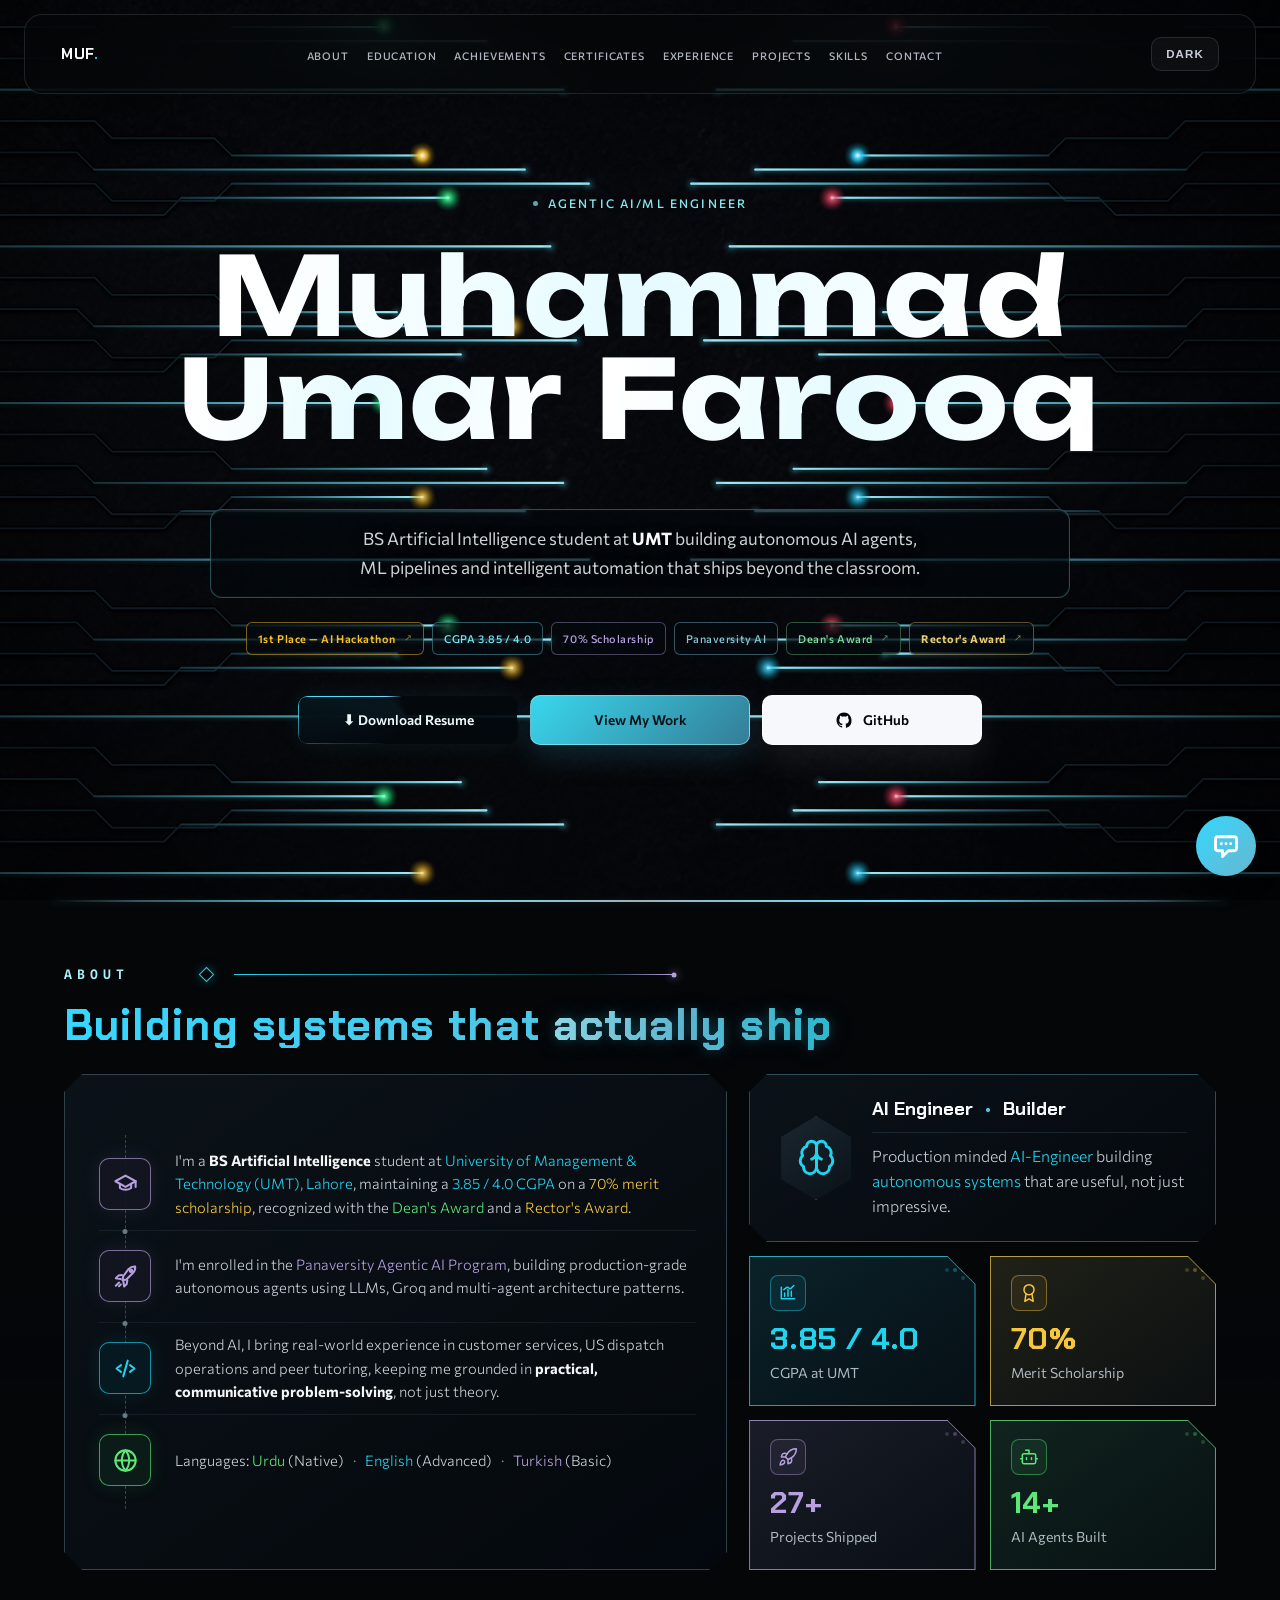
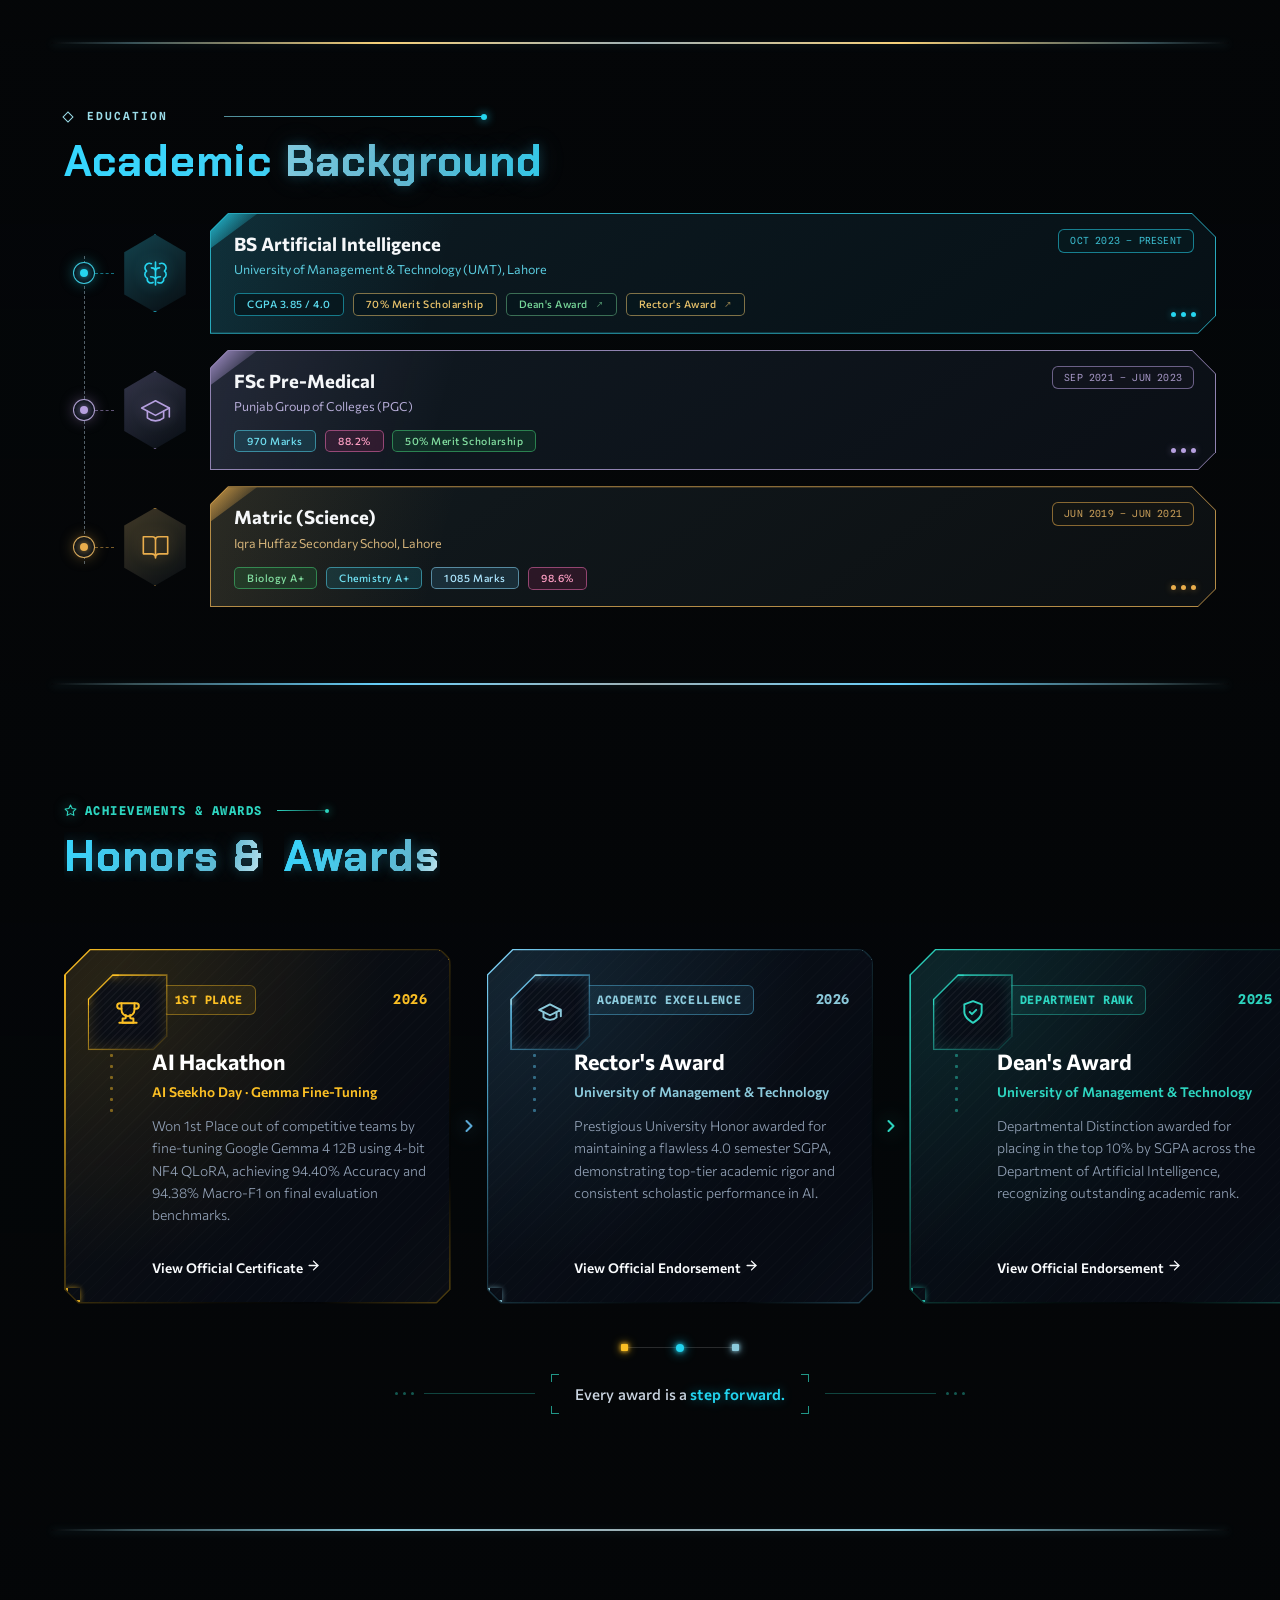
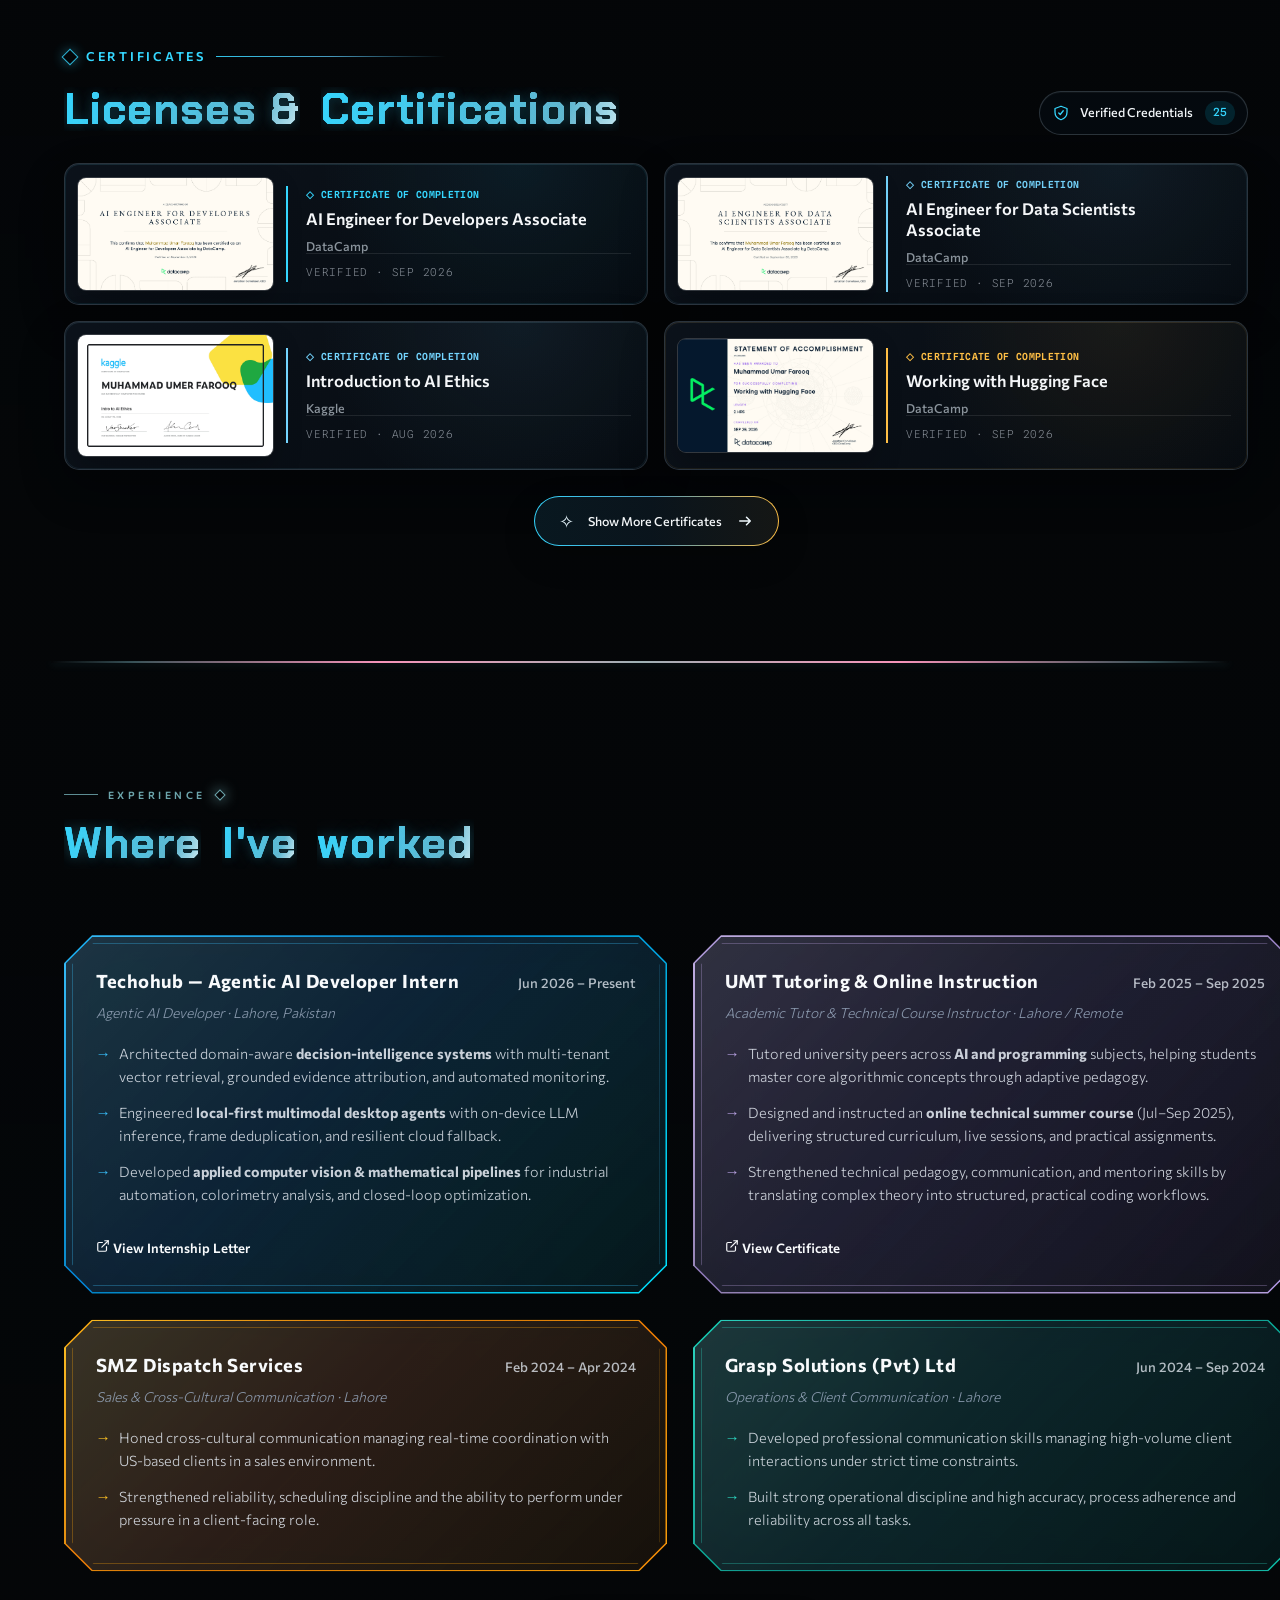
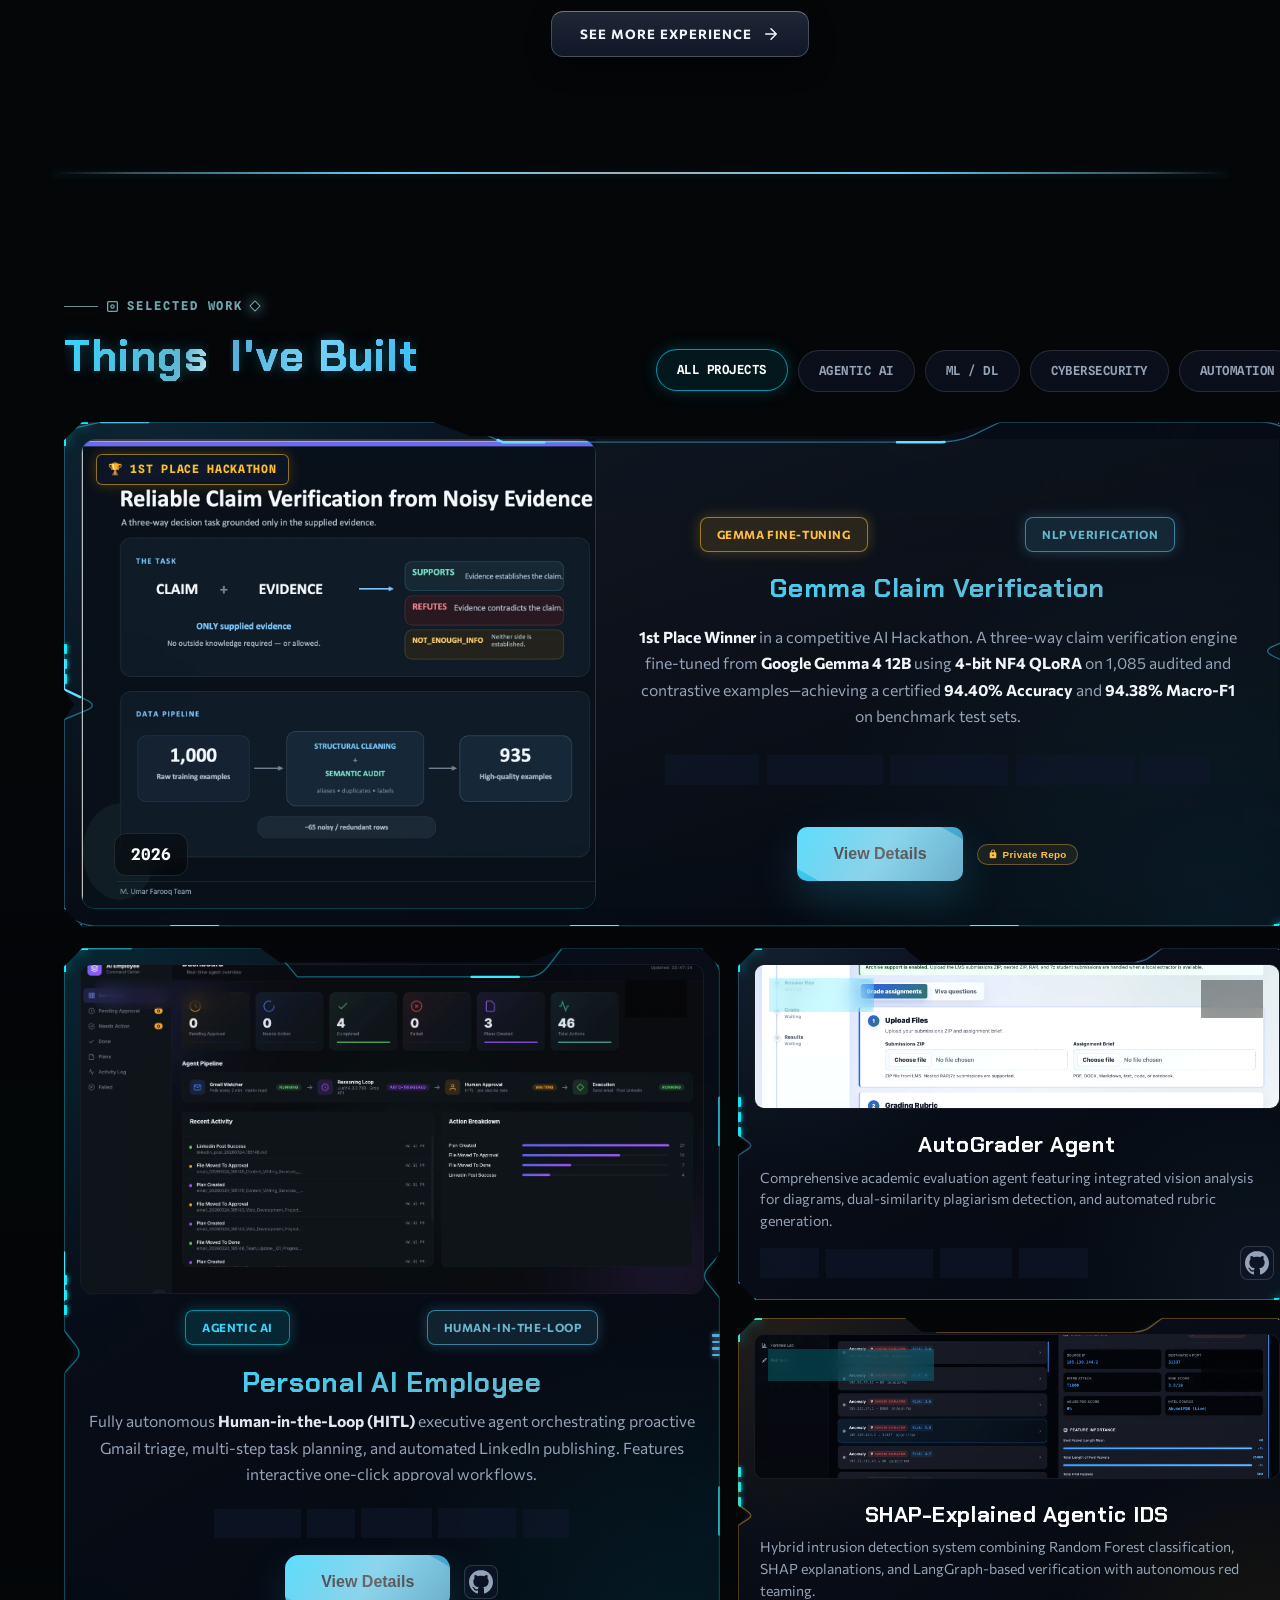
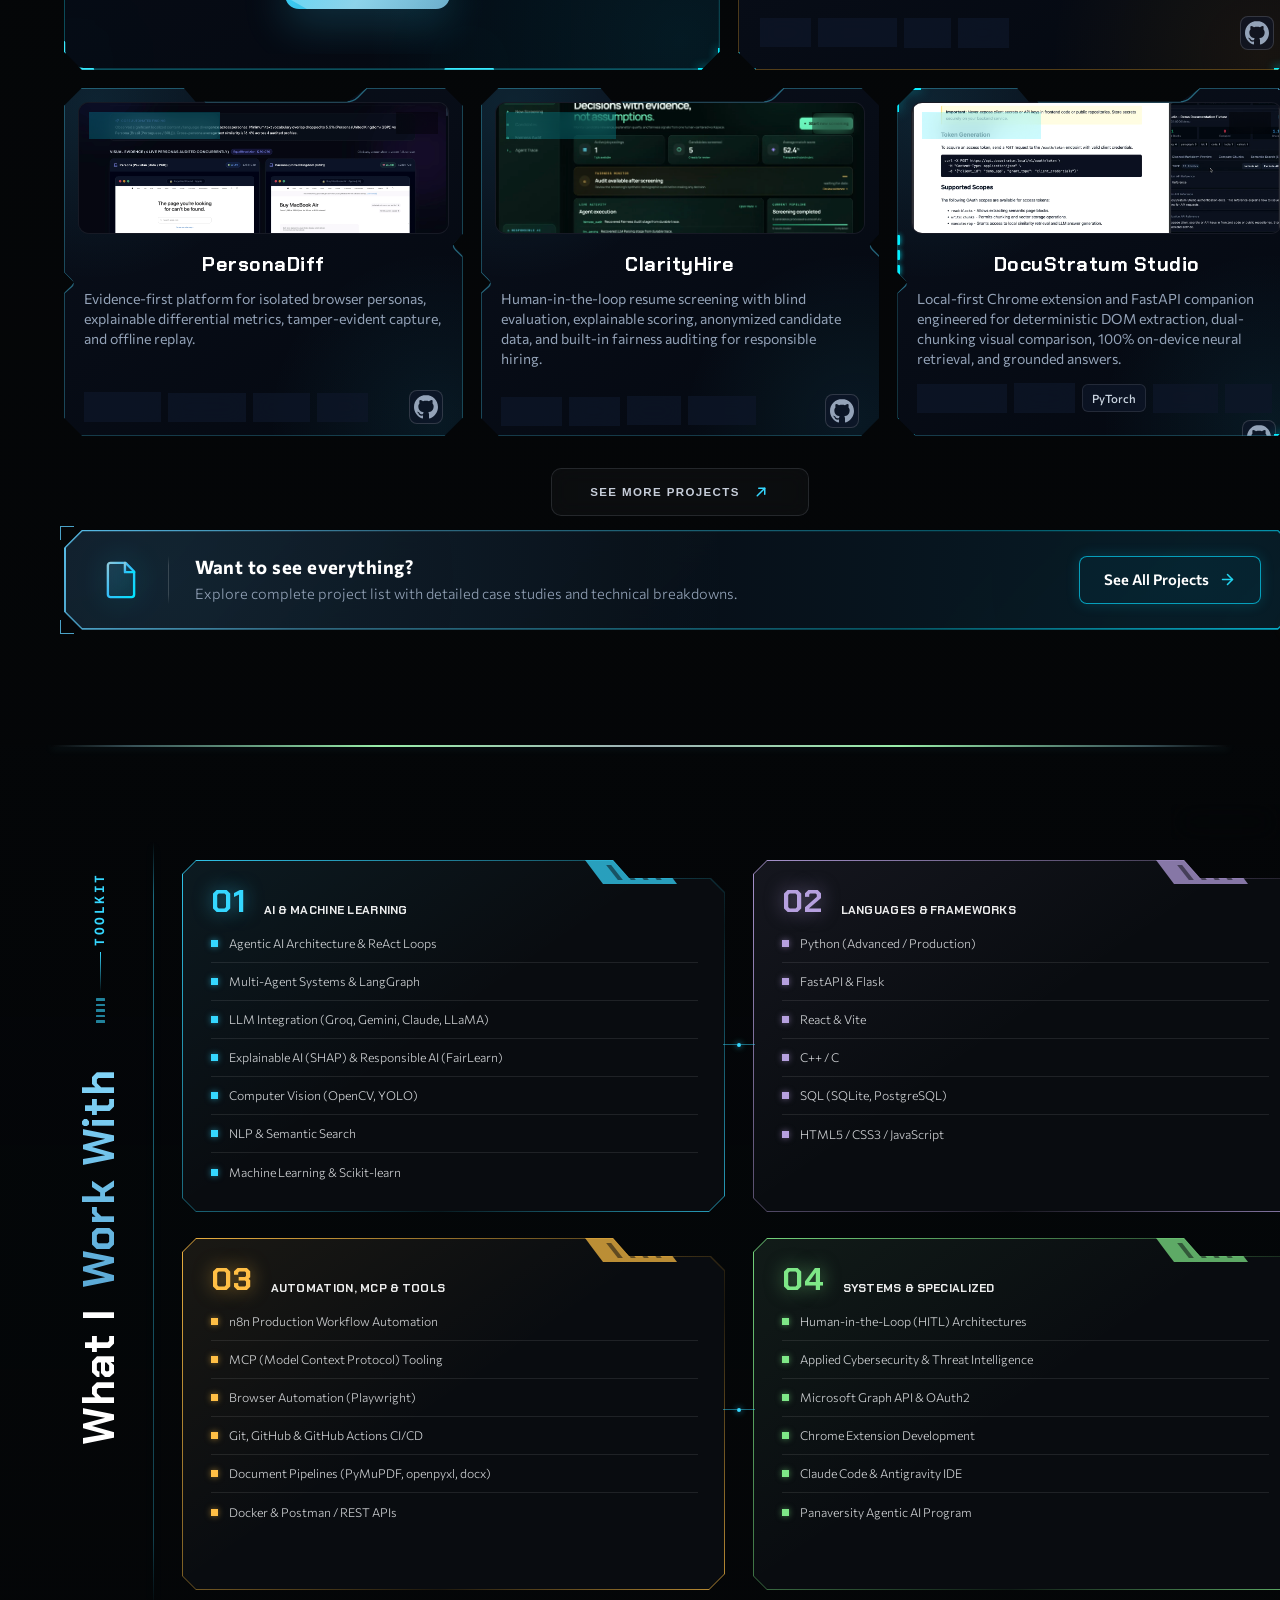
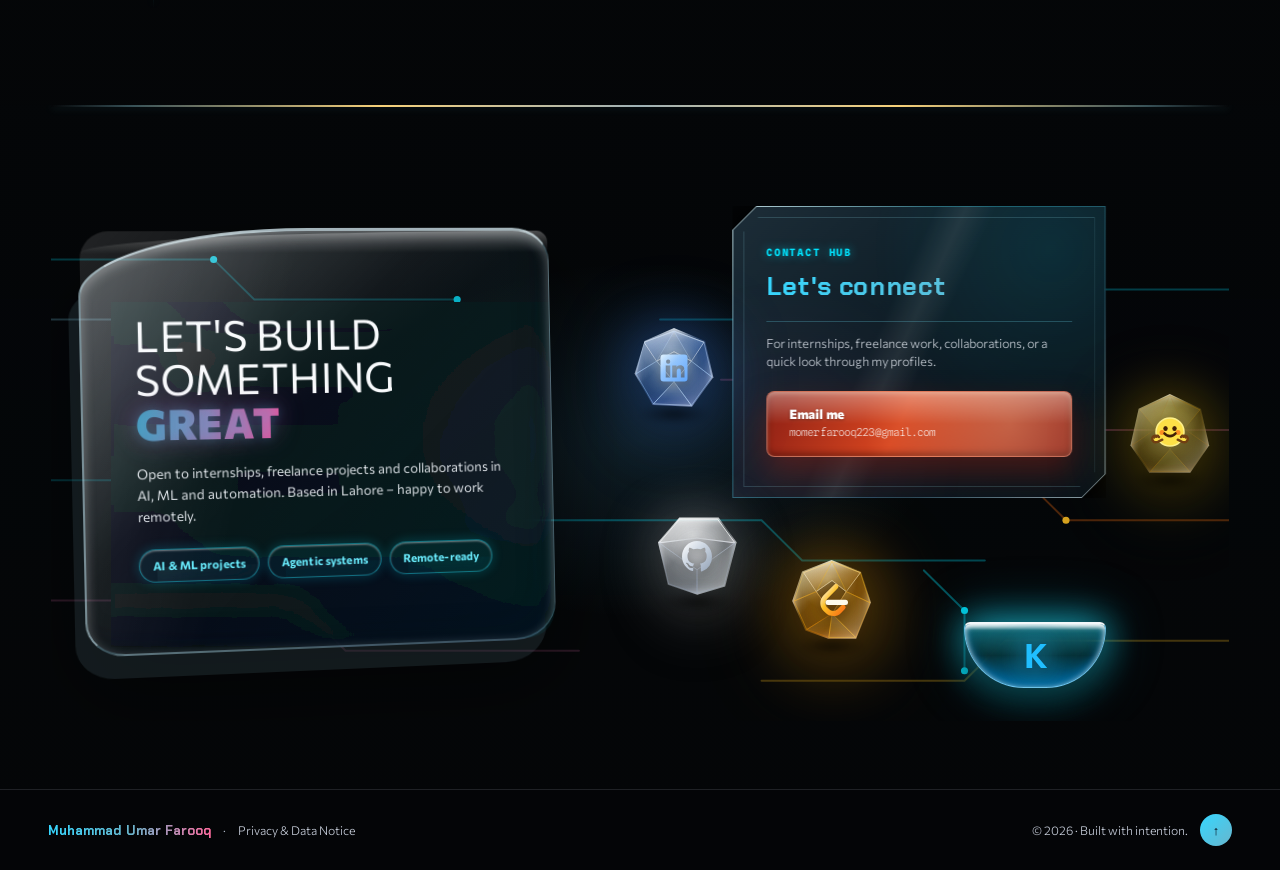
==== commit 35c7d48b: "fix: improve mobile layout and responsiveness across sections" ====
--- a/index.html
+++ b/index.html
@@ -80,17 +80,17 @@
     href="https://fonts.googleapis.com/css2?family=Commissioner:wght@300..900&amp;family=Chakra+Petch:wght@400;500;600;700&amp;family=Unbounded:wght@400..900&amp;family=Spline+Sans+Mono:wght@400..700&amp;display=swap"
     rel="stylesheet" />
   <link rel="stylesheet" href="css/base.css?v=20261018-name-font" />
-  <link rel="stylesheet" href="css/navigation.css?v=20261018-chakra-navigation" />
+  <link rel="stylesheet" href="css/navigation.css?v=20261029-mobile-audit" />
   <link rel="stylesheet" href="css/gateway.css?v=20261018-type-gateway" />
-  <link rel="stylesheet" href="css/hero.css?v=20261018-name-font" />
-  <link rel="stylesheet" href="css/about.css?v=20261018-chakra-about" />
-  <link rel="stylesheet" href="css/experience.css?v=20261018-chakra-experience" />
-  <link rel="stylesheet" href="css/projects.css?v=20261018-chakra-projects" />
-  <link rel="stylesheet" href="css/achievements.css?v=20261018-epilogue-achievements" />
-  <link rel="stylesheet" href="css/contact.css?v=20261018-chakra-contact" />
-  <link rel="stylesheet" href="css/project-map.css?v=20261018-side-slider" />
-  <link rel="stylesheet" href="css/modals.css?v=20261018-chakra-modals" />
-  <link rel="stylesheet" href="css/responsive.css" />
+  <link rel="stylesheet" href="css/hero.css?v=20261029-mobile-audit" />
+  <link rel="stylesheet" href="css/about.css?v=20261029-mobile-audit" />
+  <link rel="stylesheet" href="css/experience.css?v=20261029-mobile-audit" />
+  <link rel="stylesheet" href="css/projects.css?v=20261029-mobile-audit" />
+  <link rel="stylesheet" href="css/achievements.css?v=20261029-mobile-audit" />
+  <link rel="stylesheet" href="css/contact.css?v=20261029-mobile-audit" />
+  <link rel="stylesheet" href="css/project-map.css?v=20261029-mobile-audit" />
+  <link rel="stylesheet" href="css/modals.css?v=20261029-mobile-audit" />
+  <link rel="stylesheet" href="css/responsive.css?v=20261029-mobile-audit" />
   <link rel="stylesheet" href="css/overrides.css?v=20261018-name-font" />
   <script type="text/javascript">
     (function (c, l, a, r, i, t, y) {
@@ -1569,7 +1569,7 @@
                 <span class="tag-bubble tb-c">4-bit NF4 QLoRA</span>
                 <span class="tag-bubble tb-p">NLP Verification</span>
               </div>
-              <h3 class="p-title-large project-heading-gradient" style="white-space: nowrap !important;">Gemma Claim
+              <h3 class="p-title-large project-heading-gradient">Gemma Claim
                 Verification</h3>
               <p class="p-desc-large"><strong>1st Place Winner</strong> in a competitive AI Hackathon. A three-way claim
                 verification engine fine-tuned from <strong>Google Gemma 4 12B</strong> using <strong>4-bit NF4
@@ -3097,9 +3097,9 @@
   </div>
 
   <script src="js/main.js?v=20261002-projects"></script>
-  <script src="js/project-map.js?v=20261018-side-slider"></script>
+  <script src="js/project-map.js?v=20261029-mobile-audit"></script>
   <script src="js/geometric-background.js?v=20260824-1"></script>
-  <script src="js/chatbot-widget.js?v=20261018-light-chatbot"></script>
+  <script src="js/chatbot-widget.js?v=20261029-mobile-audit"></script>
 
   <script>
     (function initBlastDoorGateway() {
@@ -3200,4 +3200,4 @@
   </script>
 </body>
 
-</html>+</html>
--- a/css/navigation.css
+++ b/css/navigation.css
@@ -414,3 +414,42 @@
   .error-page .nav-links { gap: 12px; }
   .error-page .nav-links a { font-size: .64rem; letter-spacing: .04em; }
 }
+
+/* Scrollable navigation also works on short phones and in landscape. */
+@media (max-width: 800px) {
+  .mob {
+    height: 100dvh;
+    justify-content: flex-start;
+    gap: 4px;
+    padding: 104px 20px max(24px, env(safe-area-inset-bottom));
+    overflow-y: auto;
+    overscroll-behavior: contain;
+  }
+  .mob a {
+    display: flex;
+    align-items: center;
+    justify-content: center;
+    width: min(100%, 360px);
+    min-height: 44px;
+    flex: 0 0 auto;
+    padding: 8px 12px;
+    font-size: 1.2rem !important;
+    line-height: 1.3;
+    text-align: center;
+  }
+  body:has(.mob.open) .portfolio-chatbot-icon { visibility: hidden; }
+}
+
+@media (max-width: 640px) {
+  .error-page .error-container { padding: 96px 16px 32px; }
+  .error-page .error-card { padding: 24px 20px; }
+  .error-page .error-desc { margin-bottom: 20px; font-size: .94rem; }
+  .error-page .diagnostic-panel { margin-bottom: 20px; padding: 12px; overflow-wrap: anywhere; }
+  .error-page .actions-row { gap: 10px; }
+  .error-page .actions-row a { min-height: 44px; }
+  .error-page nav { gap: 8px; }
+  .error-page .nav-links { gap: 8px; }
+  .error-page .nav-logo { display: inline-flex; align-items: center; min-height: 44px; }
+  .error-page #themeToggle { min-height: 44px; padding: 8px 10px; }
+  .error-page .nav-links a { display: flex; align-items: center; min-height: 44px; font-size: .68rem; }
+}
--- a/css/hero.css
+++ b/css/hero.css
@@ -477,3 +477,37 @@
 body.portfolio-home .hero-title .wd .hero-name {
   text-shadow: none !important;
 }
+
+/* Keep the name and primary actions comfortably inside phone gutters. */
+@media (max-width: 700px) {
+  body.portfolio-home main .hero-wrap { min-height: 0 !important; }
+  body.portfolio-home main .hero {
+    min-height: auto !important;
+    padding: 108px 20px 40px !important;
+  }
+  body.portfolio-home .hero .hero-title {
+    font-size: clamp(1.75rem, 9.6vw, 3.4rem);
+    line-height: 1.08;
+  }
+  body.portfolio-home .hero .hero-eyebrow { margin-bottom: 20px; }
+  body.portfolio-home .hero .hero-sub {
+    margin-top: 24px;
+    padding: 12px 14px;
+    font-size: .95rem;
+    line-height: 1.6;
+  }
+  body.portfolio-home .hero .hero-badges { margin-top: 18px; }
+  body.portfolio-home .hero .hero-cta {
+    display: grid;
+    grid-template-columns: repeat(2, minmax(0, 1fr));
+    gap: 10px;
+    margin-top: 24px;
+  }
+  body.portfolio-home .hero .hero-cta .btn-a {
+    min-width: 0;
+    min-height: 46px;
+    padding: 12px 8px;
+    font-size: .8rem;
+  }
+  body.portfolio-home .hero .hero-cta .btn-resume { grid-column: 1 / -1; }
+}
--- a/css/about.css
+++ b/css/about.css
@@ -804,12 +804,18 @@
   #about .about-kicker { grid-template-columns: auto 12px 1fr; gap: 12px; }
   #about .about-heading { margin-bottom: 28px; }
   #about .about-story-panel::after { display: none; }
-  #about .about-story-row { grid-template-columns: 1fr; gap: 14px; }
+  #about .about-story-panel { padding: 16px; }
+  #about .about-story-row { grid-template-columns: 36px minmax(0, 1fr); gap: 12px; }
+  #about .about-story-icon { width: 36px; height: 36px; }
+  #about .about-story-icon svg { width: 20px; height: 20px; }
   #about .about-story-icon::after { display: none; }
-  #about .about-role-card { grid-template-columns: 1fr; gap: 20px; }
+  #about .about-role-card { grid-template-columns: 48px minmax(0, 1fr); gap: 14px; padding: 20px 16px; }
+  #about .about-role-icon { width: 48px; height: 58px; }
   #about .about-stats { gap: 12px; }
-  #about .about-stat { min-height: 142px; padding: 18px 16px; }
-  #about .about-stat-icon { margin-bottom: 16px; }
+  #about .about-stat { min-height: 0; padding: 14px 12px; }
+  #about .about-stat-icon { width: 28px; height: 28px; margin-bottom: 8px; }
+  #about .about-stat .stat-n { font-size: 1.65rem; }
+  #about .about-stat .stat-d { font-size: .8rem; }
 }
 
 /* ═══════════════════════════════════════════════════════════════
@@ -1240,8 +1246,10 @@
   }
   .skills-cards-grid {
     grid-template-columns: 1fr;
+    grid-auto-rows: auto;
     gap: 20px;
   }
+  .skills-cyber-card { min-height: 0; }
   .skills-card-inner {
     padding: 24px 20px 18px;
   }
--- a/css/experience.css
+++ b/css/experience.css
@@ -752,3 +752,41 @@
 html[data-theme="light"] #education .education-heading span {
   background-image: linear-gradient(100deg, #17667b, #287d99 48%, #0e7490);
 }
+
+@media (max-width: 640px) {
+  #education .edu-entry { position: relative; grid-template-columns: 1fr; }
+  #education .edu-entry .edu-hex-icon {
+    position: absolute;
+    top: 18px;
+    left: 18px;
+    width: 32px;
+    height: 38px;
+    margin: 0;
+  }
+  #education .edu-hex-icon svg { width: 22px; height: 22px; }
+  #education .edu-entry .edu-card { padding: 18px !important; }
+  #education .edu-sc {
+    display: flex;
+    align-items: center;
+    min-height: 38px;
+    margin: 0 0 10px 44px;
+  }
+  #education .edu-card .edu-yr {
+    position: relative;
+    inset: auto;
+    margin-bottom: 12px;
+    font-size: .67rem;
+    line-height: 1.3;
+    white-space: normal;
+  }
+  #education .edu-timeline { gap: 16px; }
+  #experience .exp-header-wrap { margin-bottom: 24px; }
+  #experience .exp-cyber-grid { gap: 16px; grid-auto-rows: auto; }
+  #experience .exp-cyber-card-inner { padding: 22px 18px; gap: 10px; }
+  #experience .exp-card-header { gap: 6px; }
+  #experience .exp-card-company { font-size: 1.05rem; }
+  #experience .exp-card-role { margin: 0; line-height: 1.5; }
+  #experience .exp-card-bullets { gap: 10px; margin-bottom: 0; }
+  #experience .exp-card-bullets li { font-size: .88rem; line-height: 1.5; }
+  #experience .exp-bottom-cta { margin-top: 24px; }
+}
--- a/css/projects.css
+++ b/css/projects.css
@@ -1849,3 +1849,74 @@
   border-color: rgba(217, 119, 6, 0.6);
   color: #b45309;
 }
+
+/* Mobile showcase: retain the full story without desktop-sized media/spacing.
+   Specificity keeps these domain rules above the shared visual overrides. */
+@media (max-width: 640px) {
+  #projects .proj-card:is(#gemmaclaim-card, #aiemployee-card) {
+    height: auto !important;
+    min-height: 0 !important;
+    padding: 12px !important;
+  }
+
+  #projects .proj-card:is(#gemmaclaim-card, #aiemployee-card) .p-visual {
+    height: auto !important;
+    min-height: 0 !important;
+    aspect-ratio: 16 / 9;
+  }
+
+  #projects .proj-card:is(#gemmaclaim-card, #aiemployee-card) .p-info {
+    padding: 16px 6px 8px !important;
+    gap: 10px !important;
+  }
+
+  #projects .proj-card:is(#gemmaclaim-card, #aiemployee-card) .p-title-large {
+    white-space: normal !important;
+    font-size: 1.35rem !important;
+    line-height: 1.25 !important;
+    margin: 0 !important;
+  }
+
+  #projects .proj-card:is(#gemmaclaim-card, #aiemployee-card) .p-desc-large {
+    font-size: .9rem !important;
+    line-height: 1.55 !important;
+    margin: 0 !important;
+  }
+
+  #projects .proj-card:is(#gemmaclaim-card, #aiemployee-card) :is(.p-tags-top, .pstk) {
+    gap: 6px !important;
+    margin: 0 !important;
+  }
+
+  #projects .proj-card:is(#gemmaclaim-card, #aiemployee-card) .badge-featured-gold {
+    margin-bottom: 0 !important;
+  }
+
+  #projects .proj-card:is(#gemmaclaim-card, #aiemployee-card) .tag-bubble {
+    padding: 5px 8px;
+    font-size: .65rem;
+  }
+
+  #projects .proj-card:is(#gemmaclaim-card, #aiemployee-card) .p-actions-row {
+    flex-wrap: wrap !important;
+    gap: 10px !important;
+    margin-top: 4px !important;
+  }
+
+  #projects .proj-card:is(#gemmaclaim-card, #aiemployee-card) .shimmer-btn {
+    min-height: 44px !important;
+    padding: 10px 20px !important;
+    font-size: .88rem !important;
+  }
+}
+
+@media (max-width: 640px) {
+  .all-projects-page .all-projects-main { padding-top: 104px; }
+  .all-projects-page .all-projects-hero { gap: 16px; margin-bottom: 20px; }
+  .all-projects-page .all-projects-title { font-size: clamp(2rem, 9vw, 3rem); line-height: 1.1; }
+  .all-projects-page .all-projects-copy { margin-top: 12px; font-size: .94rem; line-height: 1.6; }
+  .all-projects-page .portfolio-back-link { min-height: 44px; }
+  .all-projects-page .filters { gap: 8px; margin-bottom: 20px; }
+  .all-projects-page .filter-btn { min-height: 44px; }
+  .all-projects-page .all-grid { gap: 16px; }
+}
--- a/css/achievements.css
+++ b/css/achievements.css
@@ -678,11 +678,48 @@
 
 @media (max-width: 500px) {
   #certificates .sl::after { width: 70px; }
-  #certificates .cert-card { grid-template-columns: 1fr; }
-  #certificates .cert-card-img-wrap { aspect-ratio: 4 / 3; min-height: 0; margin-bottom: 0; }
-  #certificates .cert-card-info { min-height: 170px; margin: 14px; padding-left: 19px; border-left-width: 2px; }
-  #certificates .cert-card-info::before,
-  #certificates .cert-card-info::after { left: 19px; }
+}
+
+/* Phones: scan credentials as compact rows; tap for the full document. */
+@media (max-width: 640px) {
+  #certificates .cert-grid { gap: 10px; }
+  #certificates .cert-card {
+    grid-template-columns: 88px minmax(0, 1fr);
+    padding: 12px;
+    gap: 12px;
+  }
+  #certificates .cert-card-img-wrap {
+    width: 88px;
+    aspect-ratio: 4 / 3;
+    margin: 0;
+  }
+  #certificates .cert-card-img { height: 100%; }
+  #certificates .cert-card-info {
+    min-height: 0;
+    margin: 0;
+    padding: 0 0 0 12px;
+    gap: 5px;
+  }
+  #certificates .cert-card-info::before { display: none; }
+  #certificates .cert-card-info::after {
+    position: static;
+    padding-top: 0;
+    border-top: 0;
+    font-size: .61rem;
+    line-height: 1.4;
+    letter-spacing: .025em;
+  }
+  #certificates .cert-card-name {
+    margin: 0;
+    font-size: .9rem;
+    line-height: 1.35;
+    overflow-wrap: anywhere;
+  }
+  #certificates .cert-card-issuer { font-size: .75rem; }
+  #certificates .cert-card:focus-visible {
+    outline: 2px solid var(--cyan);
+    outline-offset: -3px;
+  }
 }
 
 /* ═══════════════════════════════════════════════════════════════
@@ -1521,3 +1558,20 @@
   }
 }
 
+
+@media (max-width: 640px) {
+  #achievements .achieve-v2-header { margin-bottom: 24px; }
+  #achievements .achieve-v2-flow { gap: 16px; margin-bottom: 24px; }
+  #achievements .achieve-card-inner { padding: 18px !important; }
+  #achievements .achieve-card-header { display: grid; grid-template-columns: 44px minmax(0, 1fr); min-height: 44px; margin-bottom: 14px; }
+  #achievements .achieve-header-meta { margin-left: 0; flex: 1; gap: 8px; }
+  #achievements .achieve-icon-badge { position: relative; inset: auto; width: 44px; height: 44px; }
+  #achievements .achieve-inst-badge { font-size: .75rem; }
+  #achievements .achieve-pill-badge { overflow-wrap: anywhere; }
+  #achievements .achieve-pill-badge { padding-inline: 8px; font-size: .65rem; }
+  #achievements .achieve-v2-sub { line-height: 1.5; margin-bottom: 8px; }
+  #achievements .achieve-v2-desc { margin-bottom: 0; }
+  #achievements .achieve-v2-action { margin-top: 12px; padding-top: 0; }
+  #achievements .achieve-v2-link { min-height: 44px; }
+  #certificates .cert-header-row .cert-section-title { margin-left: 0; }
+}
--- a/css/contact.css
+++ b/css/contact.css
@@ -1039,7 +1039,7 @@
   #contact .ct-hub-composition { width: min(680px, 100%); margin-inline: auto; }
 }
 
-@media (max-width: 640px) {
+@media (max-width: 800px) {
   #contact { padding: 52px 18px 60px !important; }
   #contact .ct-wrap { padding-inline: 0; }
   #contact .ct-monolith-card { width: 100%; }
@@ -1113,3 +1113,20 @@
 #contact .gem-body.hf-dull-diamond {
   filter: none;
 }
+
+@media (max-width: 800px) {
+  #contact .ct-3d-stage { gap: 28px; }
+  #contact .ct-monolith-glass { padding: 30px 20px 24px; }
+  #contact .ct-monolith-title { font-size: clamp(1.65rem, 7.5vw, 2.4rem); }
+  #contact .ct-monolith-desc { margin-block: 16px; line-height: 1.6; }
+  #contact .ct-crystal-plaque { min-height: 0; padding: 28px 24px; margin-bottom: 8px; }
+  #contact .ct-email-plaque { min-height: 56px; }
+  #contact .ct-hub-composition { gap: 16px 10px; }
+  #contact .gem-body,
+  #contact .gem-body.faceted-amber-diamond,
+  #contact .gem-body.hf-dull-diamond { width: 64px; height: 64px; }
+  #contact .ct-crystal-plaque:hover,
+  #contact .ct-monolith-glass:hover,
+  #contact .ct-node-item:hover,
+  #contact .node-pos-hf:hover { transform: none; }
+}
--- a/css/project-map.css
+++ b/css/project-map.css
@@ -561,3 +561,43 @@
 @media (max-width: 480px) {
   .pm-page-status { display: inline-flex; margin-left: 6px; font-size: .72rem; }
 }
+
+@media (max-width: 640px) {
+  .pm-bar { flex-wrap: wrap; gap: 8px; }
+  .pm-bar-end { margin-left: auto; }
+  .pm-reset { min-height: 44px; padding-inline: 10px; }
+  .pm-stage .pm-page-btn { top: 22px; }
+  .pm-stage .pm-page-prev { left: 12px; }
+  .pm-stage .pm-page-next { right: 12px; }
+  .pm-node.pm-pillar { padding: 14px; }
+  .pm-node .pm-grip { display: none; }
+  .pm-inspect-btn { min-height: 44px; padding-inline: 10px; }
+  .pm-sub-pill { min-height: 44px; line-height: 1.5; }
+  .pm-project-sub { margin-top: 0; padding-top: 0; }
+}
+
+@media (max-width: 640px) {
+  #skills .skills-cyber-layout { gap: 20px; }
+  #skills .skills-cyber-layout .skills-sidebar { grid-row: 1; }
+  #skills .skills-cyber-layout .pm-toggle {
+    position: static;
+    grid-row: 2;
+    justify-self: start;
+    min-height: 44px;
+  }
+  #skills .skills-cyber-layout .skills-cards-grid { grid-row: 3; gap: 16px; }
+  #skills .skills-cyber-layout.is-map .pm-toggle { margin-bottom: 16px; }
+}
+
+@media (max-width: 640px) {
+  .pm-project-callout {
+    display: grid;
+    grid-template-columns: minmax(0, 1fr) auto;
+    column-gap: 8px;
+  }
+  .pm-callout-meta { display: contents; }
+  .pm-callout-label { grid-column: 1; grid-row: 1; align-self: end; }
+  .pm-inspect-btn { grid-column: 2; grid-row: 1 / span 2; align-self: center; }
+  .pm-project-title { grid-column: 1; grid-row: 2; margin: 4px 0 6px; }
+  .pm-project-sub { grid-column: 1 / -1; }
+}
--- a/css/modals.css
+++ b/css/modals.css
@@ -651,3 +651,63 @@
       }
     }
 
+
+/* Phone previews prioritize the image and readable copy over large badges. */
+@media (max-width: 640px), (max-width: 800px) and (max-height: 500px) {
+  #proj-modal { padding: 12px; }
+  #proj-modal .m-card-premium {
+    max-height: calc(100dvh - 24px) !important;
+    border-radius: 18px;
+  }
+  #proj-modal .m-header-premium {
+    flex-shrink: 0;
+    padding: 20px 62px 16px 16px;
+  }
+  #proj-modal .m-title-premium { font-size: 1.3rem; line-height: 1.25; overflow-wrap: anywhere; }
+  #proj-modal .m-subtitle-premium { font-size: .75rem; line-height: 1.5; gap: 8px; }
+  #proj-modal .m-close { top: 12px; right: 12px; color: var(--text); background: var(--surface); border-color: var(--border); }
+  #proj-modal .m-body-premium { min-height: 0; padding: 0 16px 16px; overscroll-behavior: contain; }
+  #proj-modal .m-vid-box-premium { min-height: 0; max-height: none; margin: 16px 0; }
+  #proj-modal .m-media-stage { aspect-ratio: 16 / 9; background: rgba(0, 0, 0, .12); }
+  #proj-modal .m-vid-box-premium img.m-media-slide { position: absolute; height: 100%; }
+  #proj-modal .m-tag-cloud-premium { width: 100%; gap: 6px; margin-bottom: 16px; }
+  #proj-modal .m-tag-pill { padding: 5px 8px; font-size: .68rem; line-height: 1.4; box-shadow: none; }
+  #proj-modal .m-info-content-premium { width: 100%; }
+  #proj-modal .m-desc-section { margin: 16px 0 20px; padding-left: 12px; border-left-width: 2px; }
+  #proj-modal .m-desc-title { font-size: 1.1rem; margin-bottom: 12px; }
+  #proj-modal .m-pane-static { font-size: .92rem; line-height: 1.6; overflow-wrap: anywhere; }
+  #proj-modal .m-unified-list { margin-block: 12px; }
+  #proj-modal .m-unified-list li { padding-left: 20px; margin-bottom: 12px; font-size: .92rem; line-height: 1.6; }
+  #proj-modal .m-footer-premium { padding: 8px 0 0; }
+  #proj-modal .m-btn-github-center { min-height: 44px; padding: 10px 14px; font-size: .82rem; }
+
+  .cert-lightbox { padding: 12px; }
+  .cert-lightbox-inner {
+    display: flex;
+    flex-direction: column;
+    align-items: center;
+    gap: 10px;
+    width: min(100%, 700px);
+    max-width: 100%;
+    max-height: calc(100dvh - 24px);
+    padding-top: 52px;
+    overflow-y: auto;
+  }
+  .cert-lightbox-close { top: 0; width: 44px; height: 44px; }
+  .cert-lightbox-img { min-height: 0; flex-shrink: 0; max-height: calc(100dvh - 210px); object-fit: contain; }
+  .cert-lightbox-caption { margin-top: 0; line-height: 1.5; }
+  .cert-lightbox-open { flex-shrink: 0; min-height: 44px; }
+  .cert-lightbox .doc-modal-btn { color: #e5f8ff; background: #162936; border-color: #557786; }
+  .doc-modal { padding: 12px; }
+  .doc-modal-content { height: calc(100dvh - 24px); border-radius: 16px; background: var(--surface); }
+  .doc-modal-content:has(.doc-modal-body > img) { height: auto; max-height: calc(100dvh - 24px); }
+  .doc-modal-body:has(> img) { display: flex; align-items: center; justify-content: center; flex: 0 1 auto; }
+  .doc-modal-body img { display: block; height: auto; max-height: calc(100dvh - 160px); }
+  .doc-modal-header { flex-shrink: 0; flex-wrap: wrap; padding: 12px; gap: 8px; }
+  .doc-modal-title { flex: 1 1 140px; min-width: 0; overflow-wrap: anywhere; line-height: 1.4; }
+  .doc-modal-actions { gap: 8px; }
+  .doc-modal-actions > * { min-height: 44px; }
+  .doc-modal-close { width: 44px; }
+  .doc-modal-body { min-height: 0; }
+  body:has(#proj-modal.open, .cert-lightbox.is-open, .doc-modal.active) .portfolio-chatbot-icon { visibility: hidden; }
+}
--- a/css/responsive.css
+++ b/css/responsive.css
@@ -152,3 +152,15 @@
       }
     }
 
+
+/* A consistent reading rhythm between mobile sections and anchor targets. */
+@media (max-width: 640px) {
+  body.portfolio-home main section.sec { padding-block: 44px 48px !important; }
+  body.portfolio-home main section.sec:is(#about, #education, #certificates, #contact) { padding-block: 44px 48px !important; }
+  body.portfolio-home footer { gap: 10px; padding-block: 20px; }
+  #btt { width: 44px; height: 44px; font-size: 1rem; }
+}
+
+@media (max-width: 800px) {
+  body.portfolio-home main section.sec[id] { scroll-margin-top: 24px !important; }
+}
